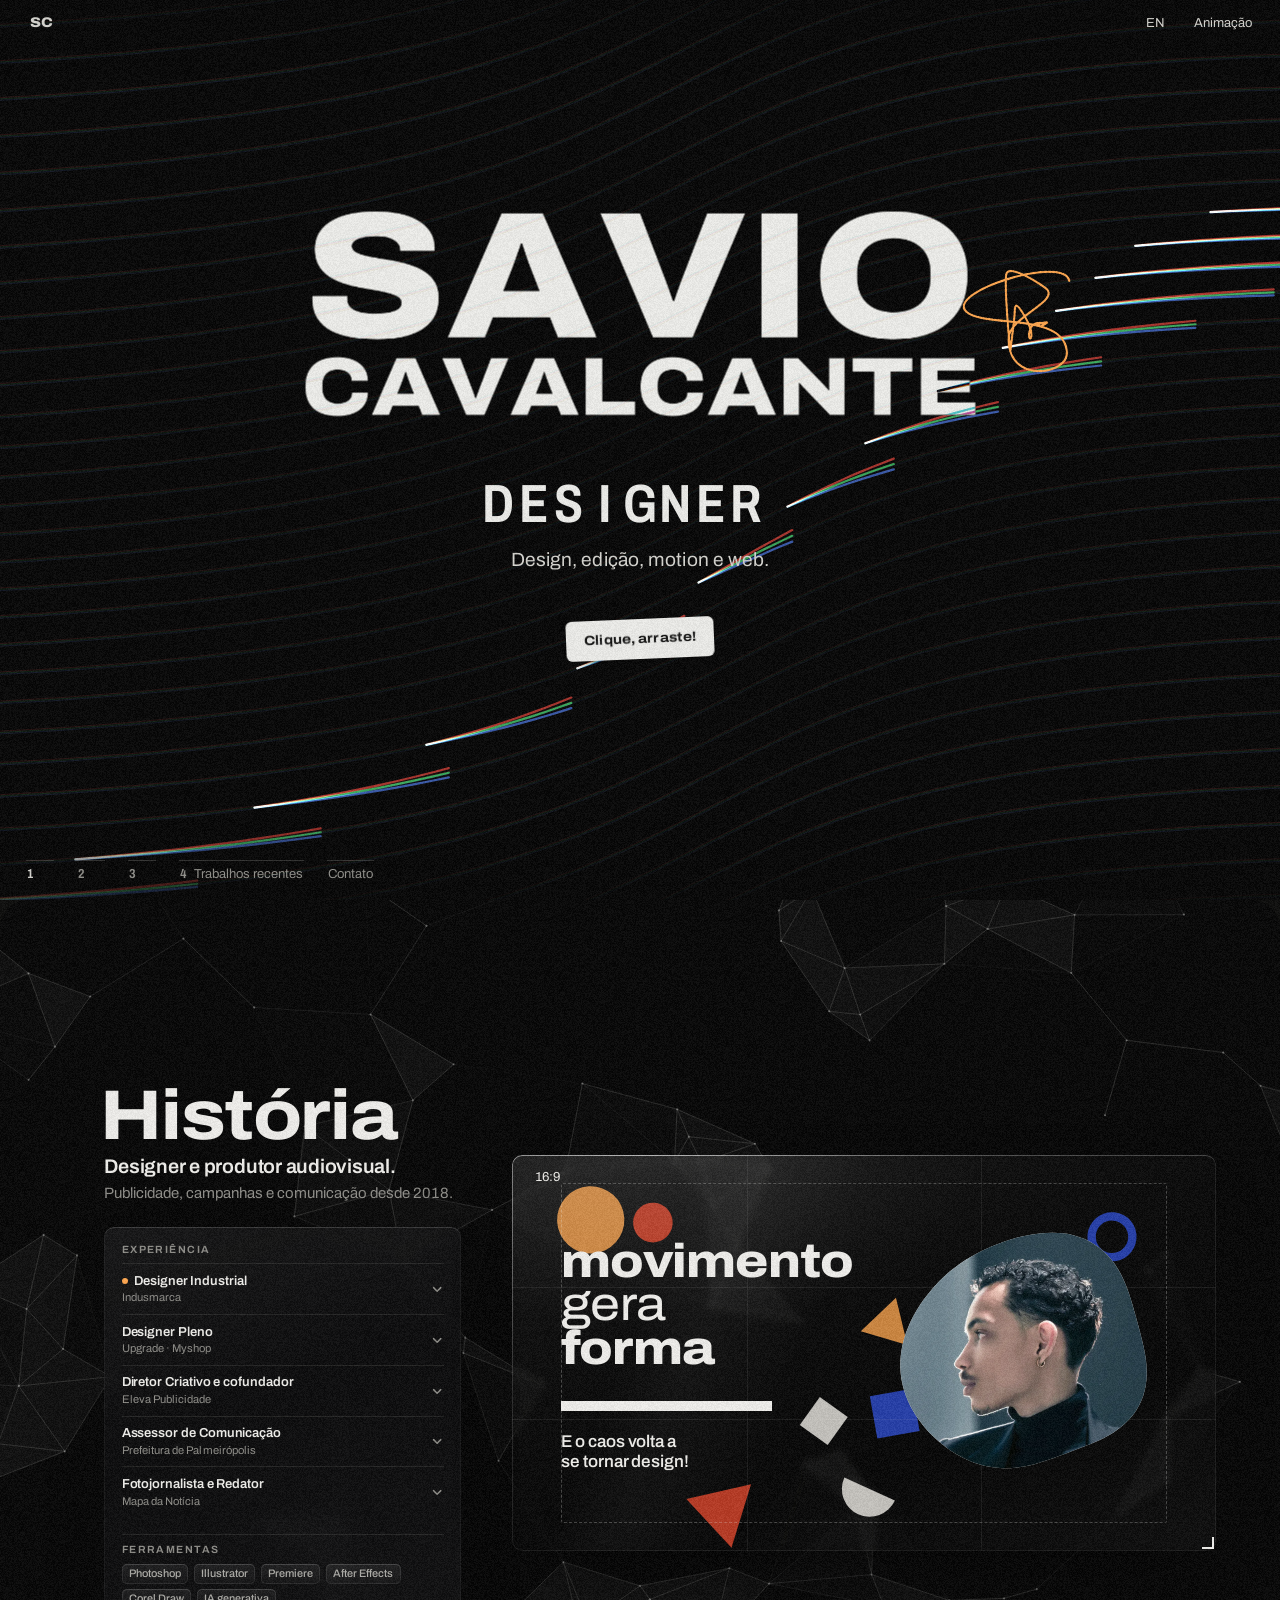
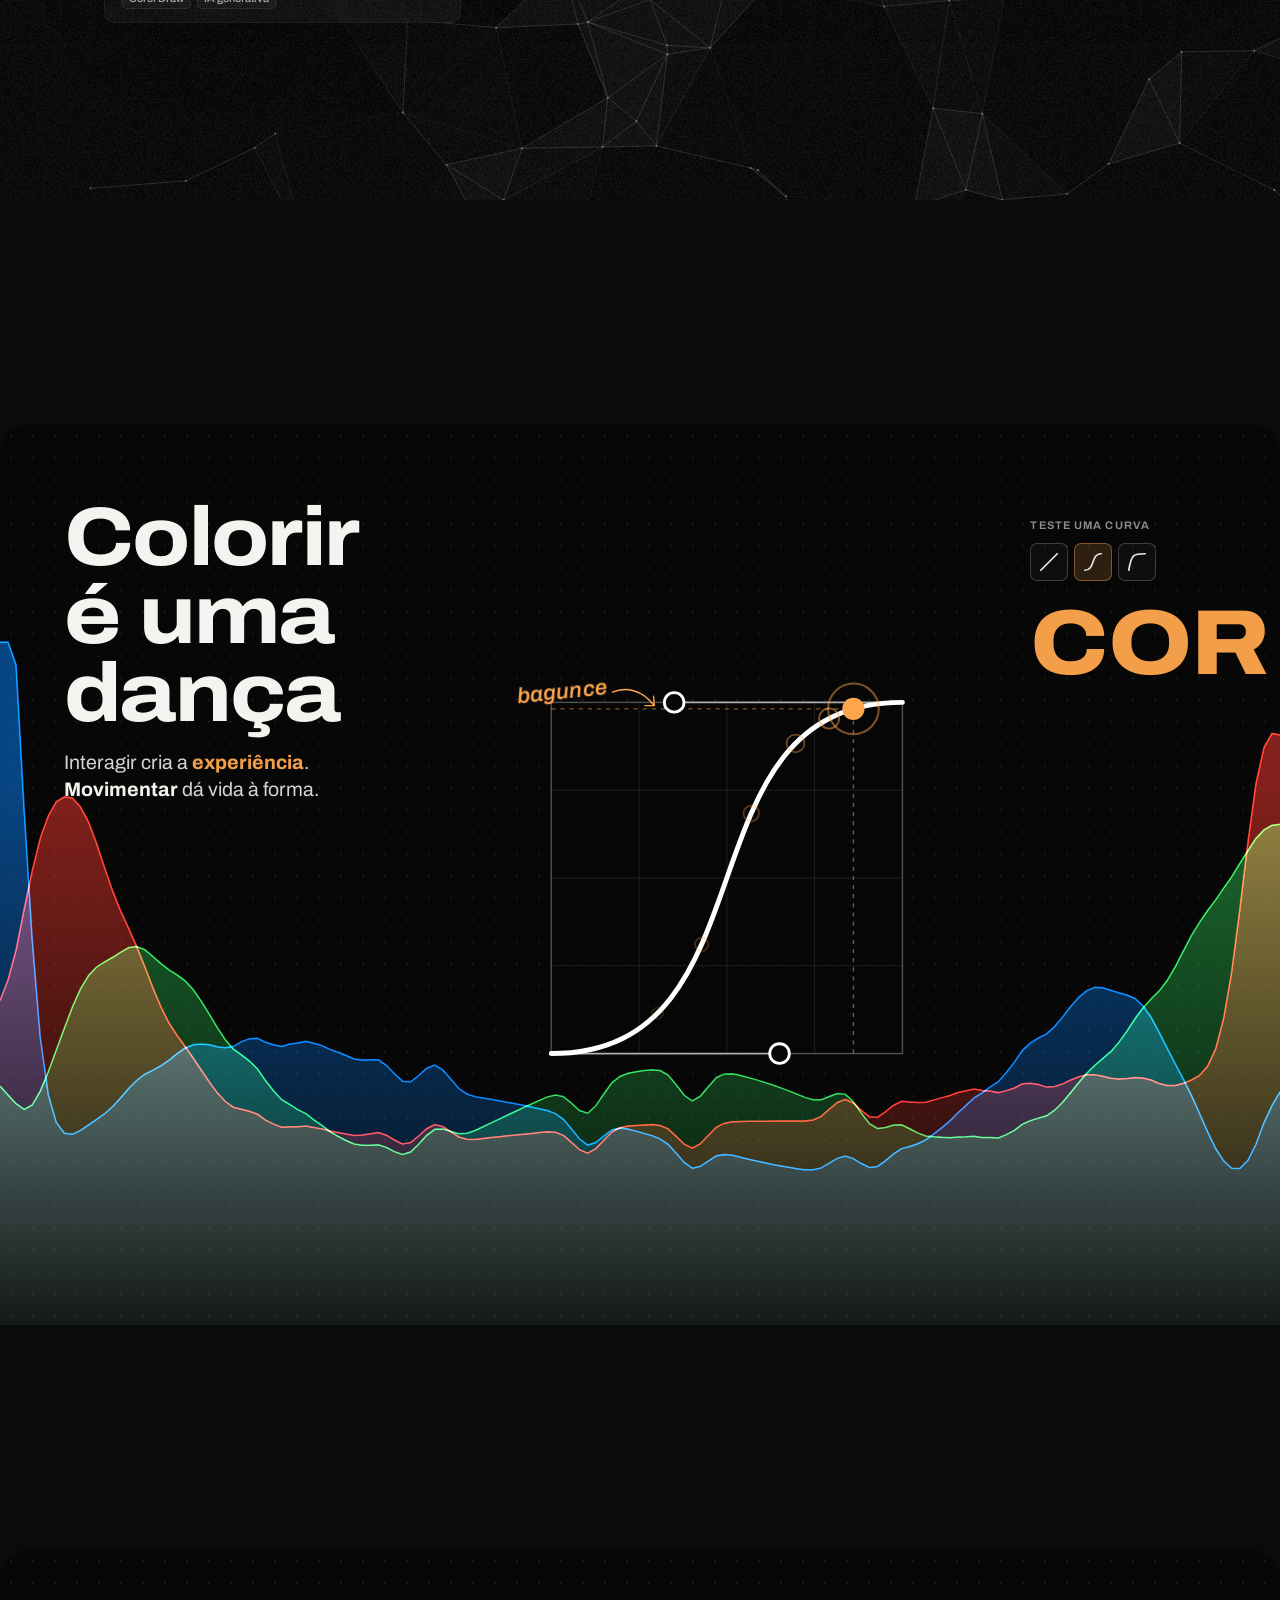
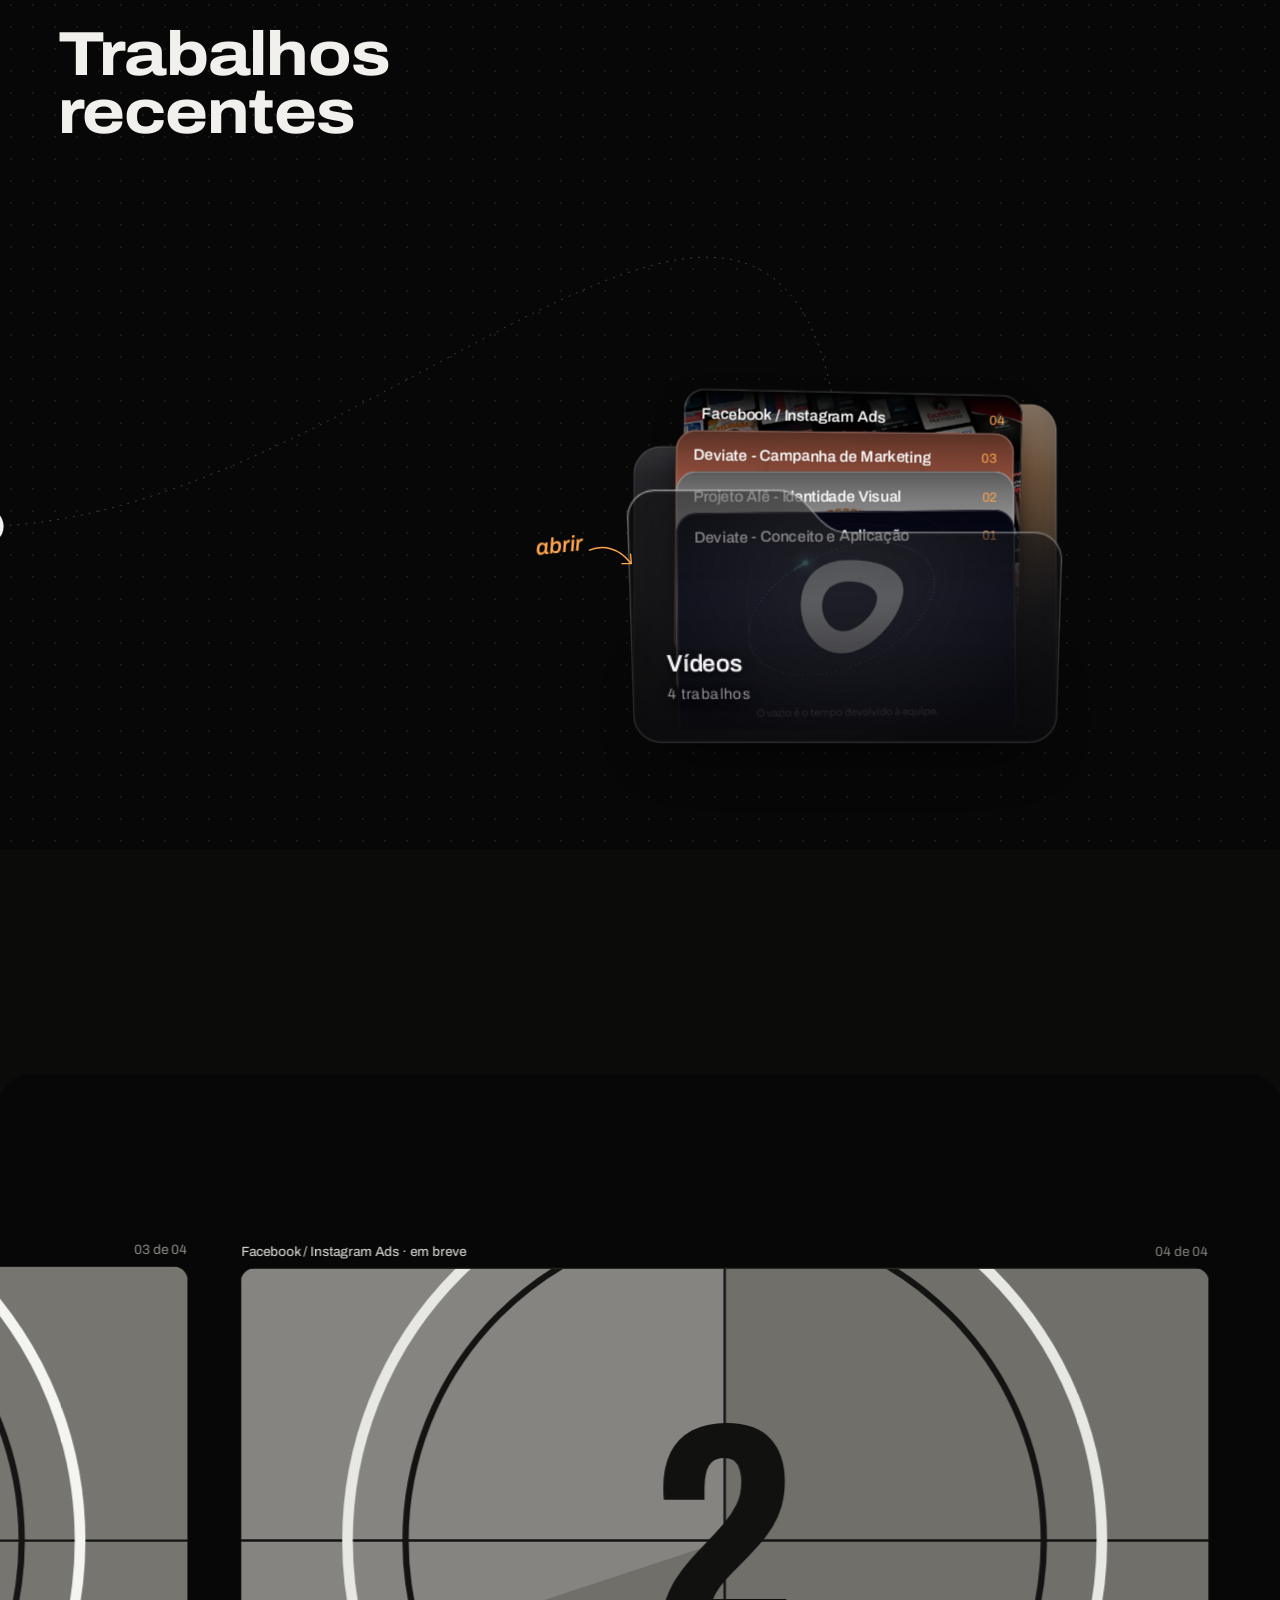
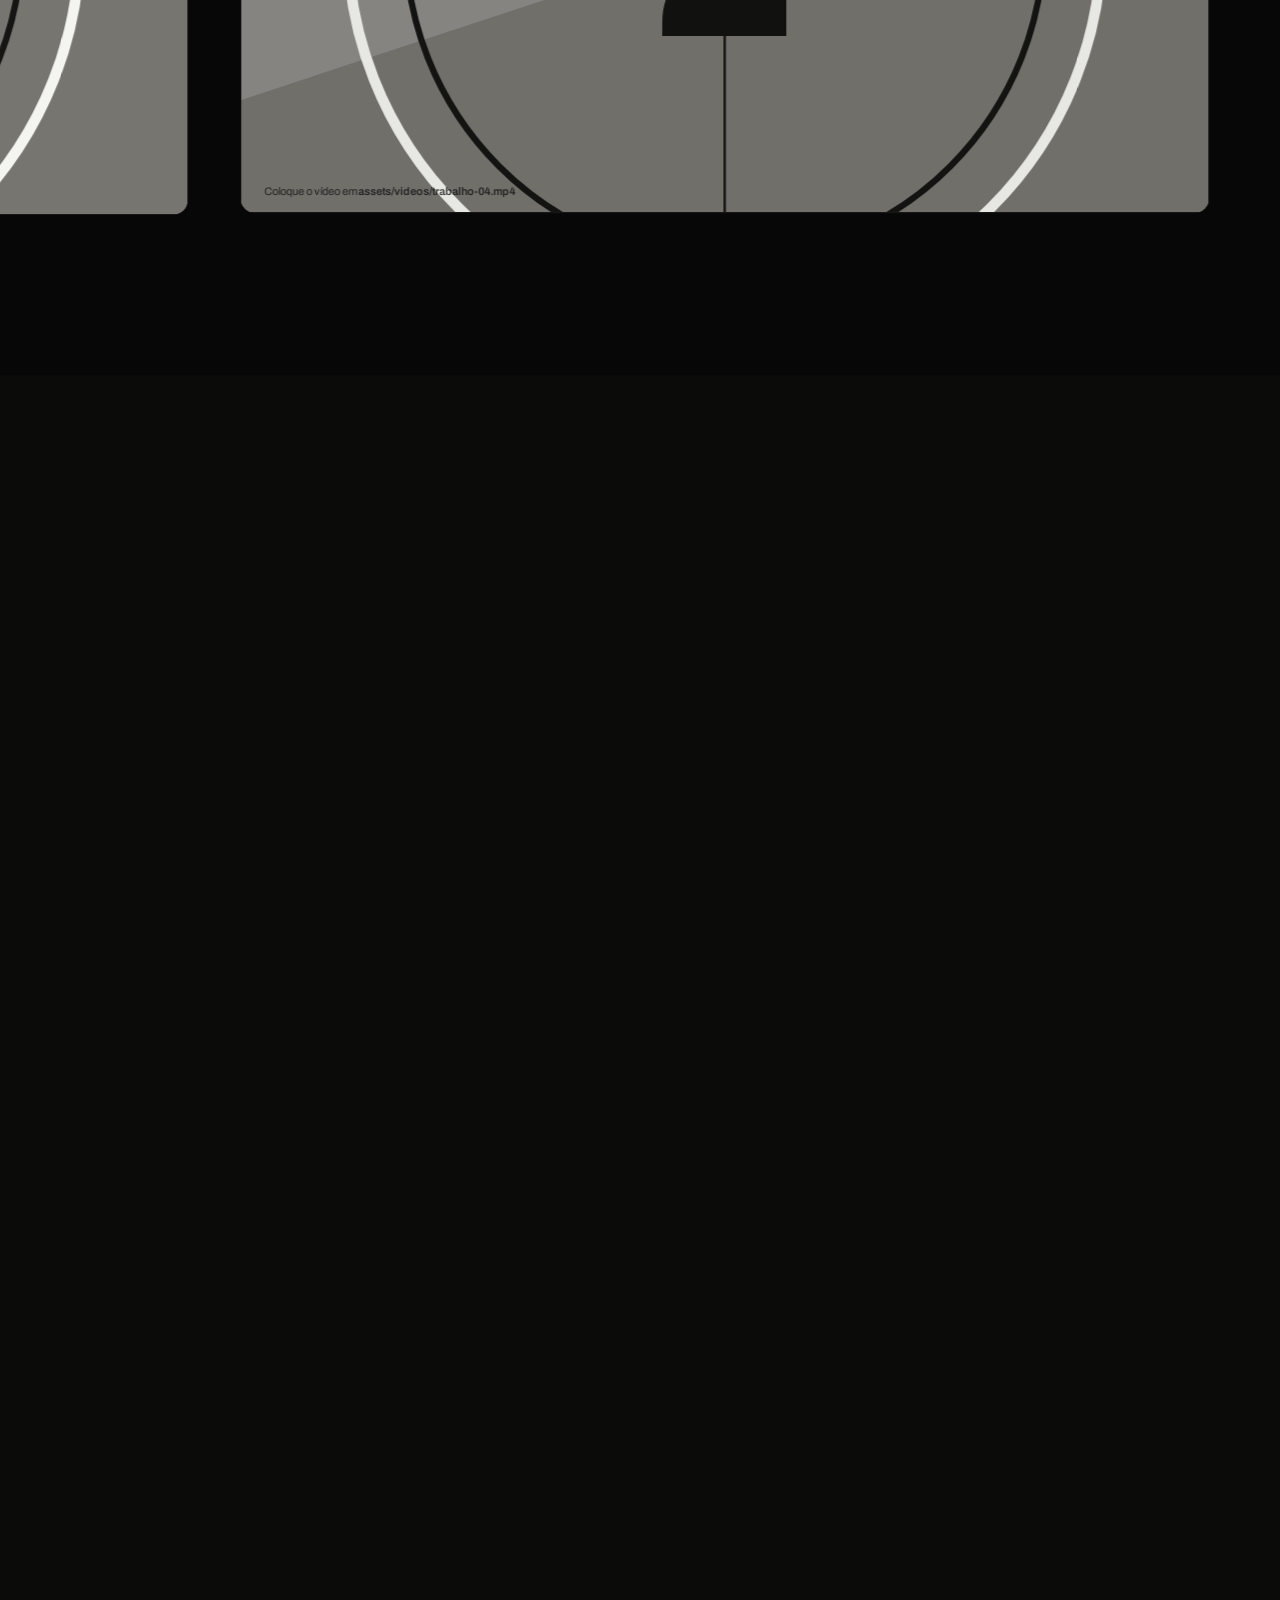
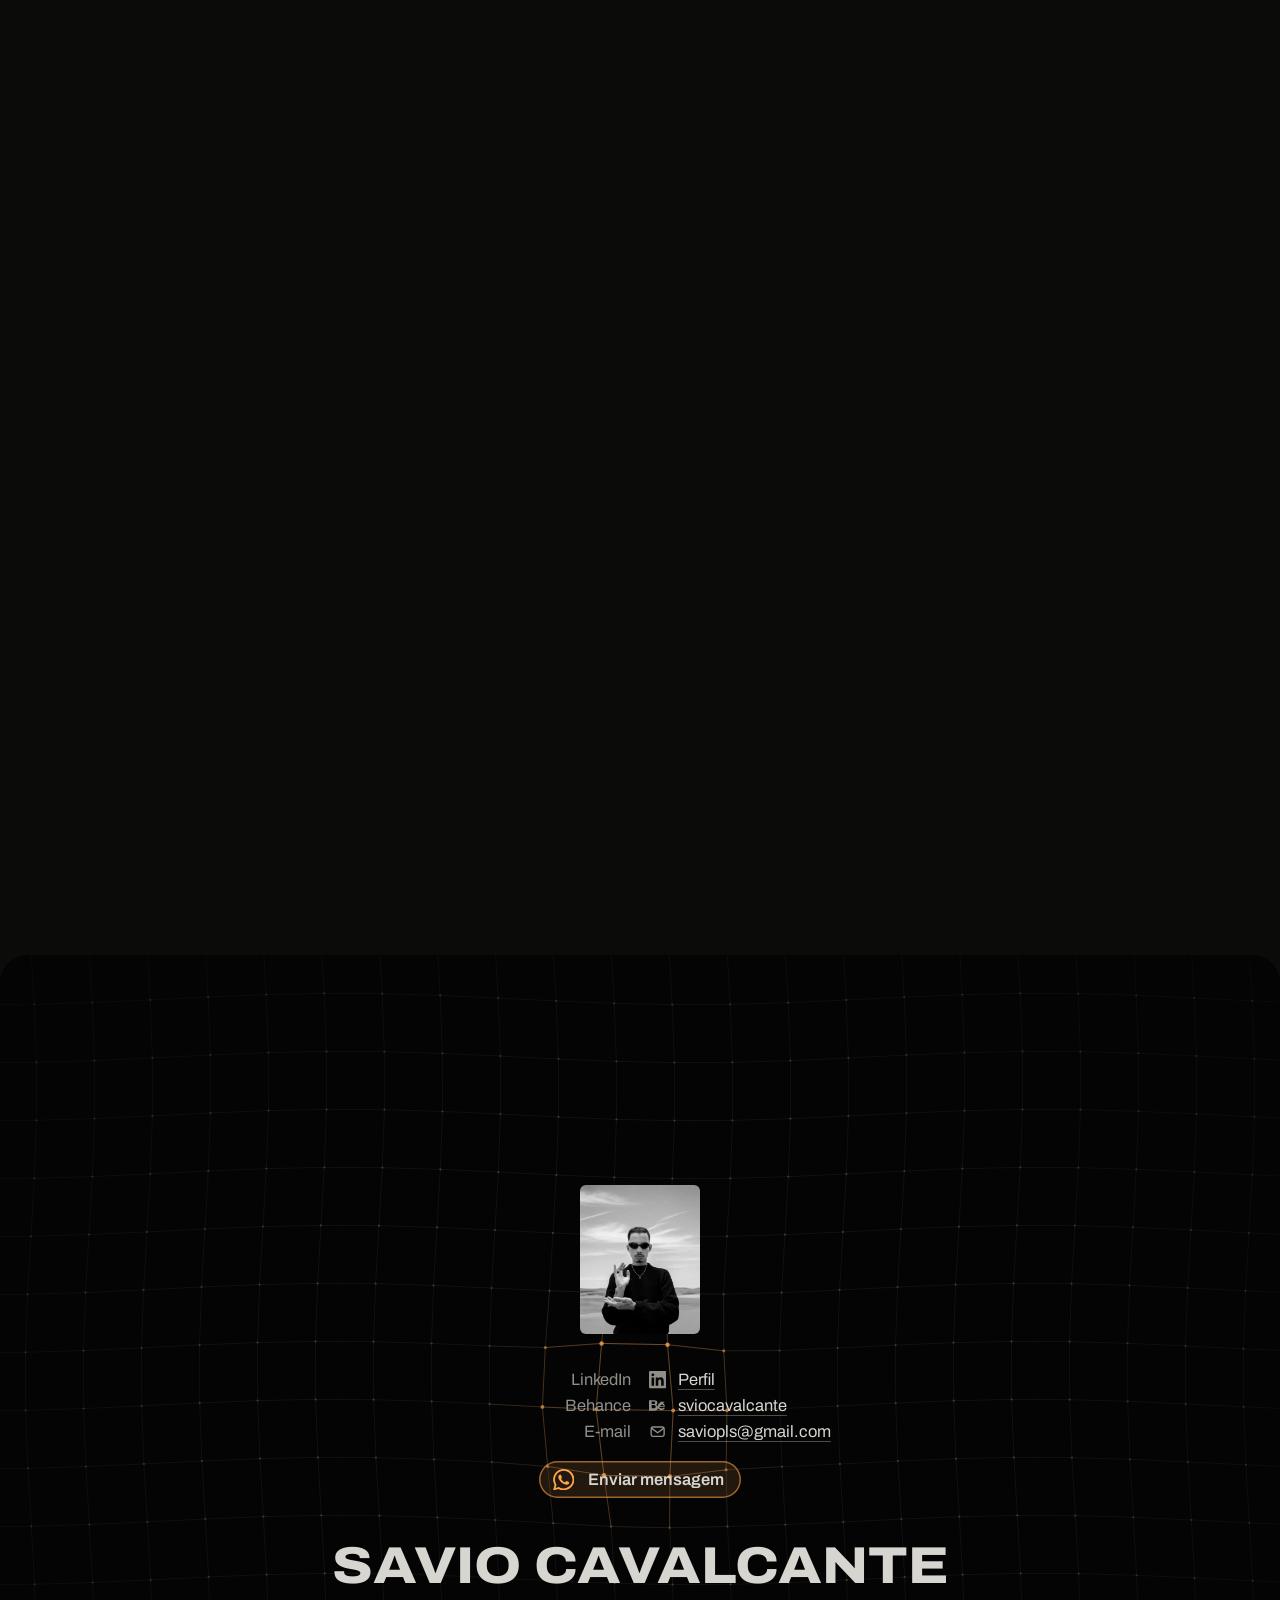
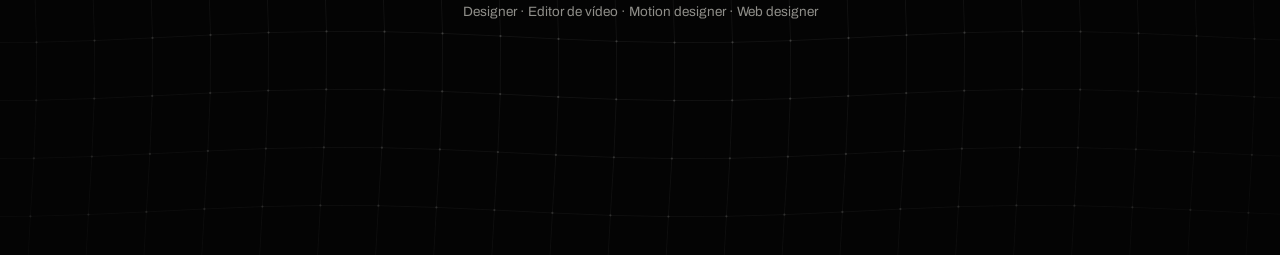
==== index.html @ c04b47f5 "Versão 1: História com painel de experiência; nova frase na Interação Co-Authored-By: Claude Opus 5." ====
<!doctype html>
<html lang="pt-BR" class="no-js">
<head>
<meta charset="utf-8">
<meta name="viewport" content="width=device-width, initial-scale=1, viewport-fit=cover">
<title>Savio Cavalcante · Design, edição, motion e web</title>
<meta name="description" content="Portfólio de Savio Cavalcante: designer, editor de vídeo, motion designer e web designer.">
<meta name="theme-color" content="#050505">
<link rel="icon" href="data:,">
<link rel="preload" href="assets/fonts/archivo-latin.woff2" as="font" type="font/woff2" crossorigin>
<link rel="stylesheet" href="shared/base.css">
<link rel="stylesheet" href="v1-contagem/v1.css">
<script>document.documentElement.className = document.documentElement.className.replace('no-js', 'js');</script>
</head>
<body>

<header class="hud hud-top">
  <button class="mark" type="button" data-home data-t-attr="aria-label:ui.home">
    <span class="mark-text">SC</span>
  </button>
  <div class="hud-actions">
    <button type="button" data-lang-toggle data-t-attr="aria-label:ui.lang"><span data-t="ui.langShort">EN</span></button>
    <button type="button" data-motion-toggle class="motion-toggle"><span data-t="ui.motion">Animação</span></button>
  </div>
</header>

<main class="film" id="film">

  <section class="scene" id="apresentacao" data-scene="title" style="--len: 2" aria-labelledby="t-intro">
    <div class="stage">
      <div class="frame frame--title">
        <canvas class="title-light" aria-hidden="true"></canvas>
        <div class="sign" aria-hidden="true">
          <svg viewBox="1139 1286 1095 1051"><path pathLength="1" d="M2214.42 1480.5c-15.27,-260.93 -1231.63,-60.61 -1033.63,163.5 156.82,177.48 956.57,133.69 912.65,528.95 -23.92,215.3 -619.64,224.87 -542.91,-223.02 33.31,-194.45 523.17,-281.6 438.86,-414.32 -24.3,-38.25 -336.52,-312.14 -374.42,-205.23 -34.31,96.77 -63.58,623.52 -63.58,742.83 -1.21,-1.24 81.66,-299.99 88.69,-342.28 17.14,-103.12 29.85,-121.51 89.98,18.8 120.08,280.19 -41.74,291.83 49.95,131.03 35.42,-62.13 177.4,-24.04 45.92,-19.37 -99.65,3.53 235.9,-34.82 70.75,11.33l-18.8 9.62"/></svg>
        </div>
        <h1 class="name" id="t-intro">
          <span class="name-line" data-fit>Savio</span>
          <span class="name-line" data-fit>Cavalcante</span>
        </h1>
        <div class="title-sub">
          <p class="roles" aria-hidden="true"><span class="cells"></span></p>
          <p class="sr-only" data-roles-text></p>
          <p class="lead" data-t="v1.lead"></p>
          <p class="title-play">
            <span class="title-box"><span class="title-tint" aria-hidden="true"></span><span class="title-text" data-t="v1.box">Clique, arraste!</span><span class="title-drop" aria-hidden="true"><svg viewBox="0 0 24 60"><path d="M4 6L12 14L20 6"/><path d="M4 24L12 32L20 24"/><path d="M4 42L12 50L20 42"/></svg></span></span>
          </p>
        </div>
        <p class="title-hint" data-hint></p>
        <span class="title-zone" aria-hidden="true"><svg viewBox="0 0 24 24"><path d="M12 4V19M6 13L12 19L18 13"/></svg><span data-t="v1.box.zone">ARREMESSE</span></span>
      </div>
    </div>
  </section>

  <section class="scene" id="design" data-scene="design" style="--len: 2.25" aria-labelledby="t-design">
    <div class="stage">
      <div class="frame frame--design">
        <canvas class="lattice" aria-hidden="true"></canvas>
        <div class="design-copy">
          <h2 class="chapter-title" id="t-design" data-t="v1.design.title">História</h2>
          <p class="chapter-line design-claim"><strong class="design-lead" data-t="v1.about.lead">Designer e produtor audiovisual.</strong> <span data-t="v1.about.claim">Publicidade, campanhas e comunicação desde 2018.</span></p>
          <div class="about" data-about>
            <h3 class="about-label" data-t="v1.about.exp">Experiência</h3>
            <ol class="about-list"></ol>
            <div class="about-kit">
              <div>
                <h3 class="about-label" data-t="v1.about.tools">Ferramentas</h3>
                <ul class="about-tools"></ul>
              </div>
            </div>
          </div>
        </div>
        <div class="monitor-area">
          <div class="monitor">
            <span class="m-safe" aria-hidden="true"></span>
            <span class="m-third m-third--v1" aria-hidden="true"></span><span class="m-third m-third--v2" aria-hidden="true"></span>
            <span class="m-third m-third--h1" aria-hidden="true"></span><span class="m-third m-third--h2" aria-hidden="true"></span>
            <svg class="m-blob" viewBox="-1 -1 2 2" aria-hidden="true" focusable="false"><defs><mask id="m-blob-clip" maskUnits="userSpaceOnUse" x="-2" y="-2" width="4" height="4"><path d=""/></mask></defs><path class="m-blob-fill" d=""/><image class="m-blob-img" mask="url(#m-blob-clip)" preserveAspectRatio="none"/></svg>
            <canvas class="m-shapes" aria-hidden="true"></canvas>
            <span class="m-bar" aria-hidden="true"></span>
            <span class="m-words" aria-hidden="true"></span>
            <span class="m-text" aria-hidden="true" data-t="v1.design.sub"></span>
            <span class="m-ratio" aria-hidden="true">16:9</span>
            <span class="m-handle" role="slider" tabindex="0" aria-valuemin="0.5" aria-valuemax="2.2" data-t-attr="aria-label:v1.design.handle"></span>
          </div>
          <p class="sr-only" data-t="v1.design.sr"></p>
        </div>
      </div>
    </div>
  </section>

  <section class="scene" id="interacao" data-scene="play" style="--len: 2.25" aria-labelledby="t-play">
    <div class="stage">
      <div class="frame frame--play">
        <canvas class="play-bg" aria-hidden="true"></canvas>
        <div class="play-copy">
          <h2 class="chapter-title" id="t-play" data-t="v1.play.title">Colorir é uma dança</h2>
          <p class="chapter-line play-line"><span class="play-l"><span data-t="v1.play.line">Interagir cria a</span> <span class="exp" data-t="v1.play.exp">experiência</span>.</span><span class="play-l"><span class="mov" data-mov><span class="sr-only" data-t="v1.play.mov">Movimentar</span></span> <span data-t="v1.play.line2">dá vida à forma.</span></span></p>
        </div>
        <div class="graph-wrap">
          <svg class="graph" viewBox="-0.22 -0.32 1.44 1.64" role="group" data-t-attr="aria-label:v1.play.graph">
            <rect class="graph-box" x="0" y="0" width="1" height="1"/>
            <g class="graph-grid"></g>
            <line class="graph-arm graph-arm--1" x1="0" y1="1" x2="0" y2="1"/>
            <line class="graph-arm graph-arm--2" x1="1" y1="0" x2="1" y2="0"/>
            <line class="graph-guide guide-x" x1="0" y1="1" x2="0" y2="1"/>
            <line class="graph-guide guide-y" x1="0" y1="1" x2="0" y2="1"/>
            <path class="graph-curve" d=""/>
            <g class="rider-trail"><circle class="rider-ghost" r="0"/><circle class="rider-ghost" r="0"/><circle class="rider-ghost" r="0"/><circle class="rider-ghost" r="0"/><circle class="rider-ghost" r="0"/></g>
            <circle class="graph-halo" r="0" cx="0" cy="1"/>
            <circle class="graph-rider" r="0.026" cx="0" cy="1"/>
            <circle class="graph-ring" r="0"/>
            <circle class="graph-ring" r="0"/>
            <g class="graph-handle" data-h="1" tabindex="0" role="slider" aria-valuemin="0" aria-valuemax="1">
              <circle class="graph-hit" r="0.08"/><circle class="graph-knob" r="0.028"/>
            </g>
            <g class="graph-handle" data-h="2" tabindex="0" role="slider" aria-valuemin="0" aria-valuemax="1">
              <circle class="graph-hit" r="0.08"/><circle class="graph-knob" r="0.028"/>
            </g>
          </svg>
          <span class="graph-grip" data-h="1" aria-hidden="true"></span>
          <span class="graph-grip" data-h="2" aria-hidden="true"></span>
          <span class="graph-hand" aria-hidden="true"><span class="graph-tap"></span><span class="graph-press"></span><svg class="hand-arrow" viewBox="0 0 24 24"><path d="M3 2.5V19l4.4-4.1 2.9 6.4 3-1.3-2.8-6.3 6.1-.1z"/></svg><span class="hand-dot"></span></span>
          <span class="note note--mess" aria-hidden="true">
            <span class="note-word" data-t="v1.play.mess">“bagunce como um artista”</span>
            <svg class="note-arrow note-arrow--r" viewBox="0 0 64 36"><path pathLength="1" d="M3 9C20 2 40 6 55 25"/><path pathLength="1" d="M44 26L56 26L55 14"/></svg>
            <svg class="note-arrow note-arrow--d" viewBox="0 0 40 58"><path pathLength="1" d="M7 3C3 22 11 39 30 51"/><path pathLength="1" d="M19 52L31 52L28 40"/></svg>
          </span>
        </div>
        <div class="play-tools">
          <div class="presets" role="group" data-t-attr="aria-label:v1.play.presets">
            <p class="presets-label" aria-hidden="true" data-t="v1.play.try">Teste uma curva</p>
            <button type="button" data-preset="linear" data-t-attr="aria-label:v1.curve.linear;title:v1.curve.linear"><svg class="preset-curve" viewBox="0 0 24 24" aria-hidden="true"><path d="M3 21C3 21 21 3 21 3"/></svg></button>
            <button type="button" data-preset="soft" data-t-attr="aria-label:v1.curve.soft;title:v1.curve.soft"><svg class="preset-curve" viewBox="0 0 24 24" aria-hidden="true"><path d="M3 21C14.7 21 9.3 3 21 3"/></svg></button>
            <button type="button" data-preset="out" data-t-attr="aria-label:v1.curve.out;title:v1.curve.out"><svg class="preset-curve" viewBox="0 0 24 24" aria-hidden="true"><path d="M3 21C5.9 3 8.4 3 21 3"/></svg></button>
          </div>
          <p class="cor" aria-hidden="true" data-t="v1.play.cor">Cor</p>
        </div>
      </div>
    </div>
  </section>

  <section class="scene" id="trabalhos" data-scene="works" style="--len: 2.25" aria-labelledby="t-works">
    <div class="stage">
      <div class="frame frame--works">
        <div class="onion">
          <svg class="onion-svg" viewBox="0 0 1000 360" preserveAspectRatio="xMidYMid meet">
            <path class="onion-path" d="" aria-hidden="true"/>
            <path class="onion-run" d="" pathLength="1000" aria-hidden="true"/>
            <g class="onion-ghosts" aria-hidden="true"></g>
            <circle class="onion-splash" r="30" cx="0" cy="0" aria-hidden="true"/>
            <circle class="onion-dot" r="24" cx="0" cy="0" aria-hidden="true"/>
            <circle class="onion-toss" r="24" cx="0" cy="0" opacity="0" aria-hidden="true"/>
          </svg>
        </div>
        <div class="folders"></div>
        <button type="button" class="note note--open" tabindex="-1" aria-hidden="true">
          <span class="note-word" data-t="v1.works.openNote">abrir</span>
          <svg class="note-arrow note-arrow--r" viewBox="0 0 64 36"><path pathLength="1" d="M3 9C20 2 40 6 55 25"/><path pathLength="1" d="M44 26L56 26L55 14"/></svg>
          <svg class="note-arrow note-arrow--d" viewBox="0 0 40 58"><path pathLength="1" d="M7 3C3 22 11 39 30 51"/><path pathLength="1" d="M19 52L31 52L28 40"/></svg>
        </button>
        <div class="works-copy">
          <h2 class="chapter-title" id="t-works" data-t="ch.works">Trabalhos recentes</h2>
          <p class="works-readout" aria-hidden="true"><span class="readout-count"></span><span class="readout-work"></span></p>
        </div>
        <p class="sr-only" data-t="v1.works.sr"></p>
      </div>
    </div>
  </section>

  <section class="scene scene--reels" id="videos" data-scene="reels" style="--len: 6.2" data-t-attr="aria-label:a.reels">
    <div class="stage">
      <div class="strip" data-works></div>
    </div>
  </section>

  <section class="scene scene--close" id="contato" data-scene="close" style="--len: 1" aria-labelledby="t-close">
    <div class="stage">
      <div class="frame frame--credits">
        <canvas class="kgrid" aria-hidden="true"></canvas>
        <div class="credits">
          <div class="credits-photo" data-photo></div>
          <h2 class="credits-title" id="t-close" data-t="v1.contact">Contato</h2>
          <ul class="credits-list" data-socials></ul>
          <p class="credits-name">Savio Cavalcante</p>
          <p class="credits-roles" data-roles-line></p>
        </div>
      </div>
    </div>
  </section>

</main>

<nav class="hud hud-bottom" data-t-attr="aria-label:ui.chapters">
  <ol class="index" data-index></ol>
</nav>

<div class="grain" aria-hidden="true"></div>

<script defer src="shared/content.js"></script>
<script defer src="shared/site.js"></script>
<script defer src="v1-contagem/cordas.js"></script>
<script defer src="v1-contagem/kinetic.js"></script>
<script defer src="v1-contagem/lattice.js"></script>
<script defer src="v1-contagem/shapes.js"></script>
<script defer src="v1-contagem/cenas.js"></script>
<script defer src="v1-contagem/v1.js"></script>
</body>
</html>
---- shared/base.css ----
/* Base comum: reset, modo mapa, fallbacks. Cada versão define sua pele. */

*, *::before, *::after { box-sizing: border-box; }
html, body { margin: 0; padding: 0; }
html { -webkit-text-size-adjust: 100%; text-size-adjust: 100%; }
body { min-height: 100%; -webkit-font-smoothing: antialiased; -moz-osx-font-smoothing: grayscale; text-rendering: optimizeLegibility; }
img, video, svg, canvas { display: block; max-width: 100%; }
button { font: inherit; color: inherit; background: none; border: 0; padding: 0; margin: 0; cursor: pointer; -webkit-tap-highlight-color: transparent; }
a { color: inherit; -webkit-tap-highlight-color: transparent; }
h1, h2, h3, p, ol, ul, figure { margin: 0; padding: 0; }
ol, ul { list-style: none; }

.sr-only {
  position: absolute !important; width: 1px; height: 1px; padding: 0; margin: -1px;
  overflow: hidden; clip: rect(0 0 0 0); clip-path: inset(50%); white-space: nowrap; border: 0;
}

/* ---------- Modo mapa (com JS) ---------- */

html.js, html.js body { height: 100%; overflow: hidden; overscroll-behavior: none; }

html.js .viewport {
  position: fixed; inset: 0; overflow: hidden;
  touch-action: none; user-select: none; -webkit-user-select: none;
  cursor: grab;
}
html.js .viewport.is-dragging { cursor: grabbing; }
html.js .viewport.is-overview { cursor: zoom-in; }
html.js .viewport.is-overview.is-dragging { cursor: grabbing; }

html.js .world {
  position: absolute; left: 0; top: 0; width: 0; height: 0;
  transform-origin: 0 0;
}
html.js .stop { position: absolute; }

/* Na visão geral o conteúdo vira mapa: nada dentro é clicável individualmente. */
html.js .viewport.is-overview .stop * { pointer-events: none; }
html.js .viewport.is-overview .stop { cursor: pointer; }

/* Texto selecionável onde importa */
html.js .selectable { user-select: text; -webkit-user-select: text; cursor: text; }

/* Corte seco quando o movimento está desligado */
.viewport.is-cut { animation: sc-cut 260ms ease-out; }
@keyframes sc-cut { from { opacity: 0.25; } to { opacity: 1; } }

/* ---------- Sem JS: os capítulos em sequência ---------- */

html.no-js .stop { position: relative; min-height: 100vh; }
html.no-js .intro, html.no-js .hud-bottom, html.no-js [data-map-toggle], html.no-js [data-motion-toggle], html.no-js [data-lang-toggle] { display: none !important; }

/* ---------- Mídia dos trabalhos ---------- */

.work-media { position: relative; overflow: hidden; }
.work-media video { position: absolute; inset: 0; width: 100%; height: 100%; object-fit: cover; opacity: 0; transition: opacity 600ms ease-out; }
.work-media.is-ready video { opacity: 1; }
.work-ph { position: absolute; inset: 0; display: none; }
.work-media.is-missing .work-ph { display: block; }
.work-media.is-missing video { display: none; }

/* ---------- Imagens com fallback ---------- */

.img-slot { position: relative; display: block; overflow: hidden; }
.img-slot img { width: 100%; height: 100%; object-fit: cover; }
.img-slot.is-missing img { display: none; }

.mark { display: inline-flex; align-items: center; }
.mark-img { height: 100%; width: auto; }
.mark .mark-text { display: none; }
.mark.is-text .mark-text { display: inline; }

@media (prefers-reduced-motion: reduce) {
  .work-media video { transition: none; }
}
---- v1-contagem/v1.css ----
/* Archivo servida pelo próprio site: sem a ida e volta ao Google antes do primeiro quadro.
   O itálico (só dos bilhetes à mão) chega depois do carregamento, pelo cenas.js. */
@font-face { font-family: 'Archivo'; font-style: normal; font-weight: 300 900; font-stretch: 62% 125%; font-display: swap; src: url('../assets/fonts/archivo-latin.woff2') format('woff2'); unicode-range: U+0000-00FF, U+0131, U+0152-0153, U+02BB-02BC, U+02C6, U+02DA, U+02DC, U+0304, U+0308, U+0329, U+2000-206F, U+20AC, U+2122, U+2191, U+2193, U+2212, U+2215, U+FEFF, U+FFFD; }
@font-face { font-family: 'Archivo'; font-style: normal; font-weight: 300 900; font-stretch: 62% 125%; font-display: swap; src: url('../assets/fonts/archivo-latin-ext.woff2') format('woff2'); unicode-range: U+0100-02BA, U+02BD-02C5, U+02C7-02CC, U+02CE-02D7, U+02DD-02FF, U+0304, U+0308, U+0329, U+1D00-1DBF, U+1E00-1E9F, U+1EF2-1EFF, U+2020, U+20A0-20AB, U+20AD-20C4, U+2113, U+2C60-2C7F, U+A720-A7FF; }

/* Versão 1 · Contagem. Uma página só, contada pela rolagem: primeiro a pele e o
   conteúdo das cenas, depois a rolagem que as prende na tela e as empilha. */

:root {
  --room: #0b0b0a;
  --room-line: #2a2a27;
  --room-text: #d6d5d0;
  --room-dim: #8f8e89;
  --leader: #8e8c87;
  --leader-deep: #777570;
  --light: #ededea;
  --ink: #111110;
  --ink-2: #474643;
  --ink-3: #64635f;
  --reel: #040404;
  --tungsten: #ffa64d;

  --mt: clamp(40px, 5.2vh, 52px);
  --mb: clamp(44px, 5.6vh, 56px);
  --mx: clamp(10px, 2vw, 28px);
  --r: clamp(10px, 1.5vmin, 20px);
  --wdth: 125%;

  --ease-io: cubic-bezier(0.76, 0, 0.24, 1);
  --ease-out: cubic-bezier(0.16, 1, 0.3, 1);

  color-scheme: dark;
}

@media (max-width: 720px) {
  :root { --mt: 48px; --mb: 58px; --mx: 8px; }
}
@media (max-height: 460px) {
  :root { --mt: 38px; --mb: 42px; }
}

html, body { background: var(--room); color: var(--room-text); }
body {
  font-family: 'Archivo', ui-sans-serif, system-ui, sans-serif;
  font-size: 16px; line-height: 1.45;
  font-variant-numeric: tabular-nums;
}

::selection { background: var(--tungsten); color: var(--ink); }
:focus { outline: none; }
:focus-visible { outline: 2px solid var(--tungsten); outline-offset: 3px; border-radius: 2px; }
.graph-handle:focus-visible { outline: none; }

/* ---------- Quadros ----------
   O quadro ocupa a cena inteira: a barra de cima e a de baixo passam por cima
   dele, e o conteúdo guarda a distância delas (--mt, --mb). */

.frame {
  position: absolute; inset: 0;
  color: var(--ink);
  overflow: hidden;
  container-type: size;
}
@keyframes expose { 0% { filter: brightness(1.14); } 14% { filter: brightness(0.95); } 30% { filter: brightness(1.06); } 100% { filter: none; } }
@keyframes frame-cue { 0% { opacity: 1; } 22% { opacity: 0; } 44% { opacity: 1; } 66%, 100% { opacity: 0; } }
.frame--credits { background: var(--reel); color: var(--room-text); }

.chapter-title {
  font-weight: 760; font-stretch: max(var(--wdth), 108%);
  font-size: clamp(38px, min(7.2cqw, 13cqh), 96px);
  line-height: 0.94; letter-spacing: -0.02em;
  text-wrap: balance;
}
.chapter-line {
  margin-top: 0.9em;
  font-size: clamp(17px, min(1.7cqw, 3.4cqh), 22px);
  line-height: 1.35; max-width: 24ch; color: var(--ink);
  text-wrap: balance;
}
.chapter-caption {
  margin-top: 0.7em; font-size: 13.5px; line-height: 1.4; color: var(--ink-3); max-width: 32ch;
}

/* ---------- 1 · Título ---------- */

.frame--title {
  --s: 0;
  background: #050505;
  color: var(--light);
}
/* as cordas de luz acendem com o letreiro (o apagar da segunda parada é feito no próprio desenho) */
.title-light {
  position: absolute; inset: 0; width: 100%; height: 100%; max-width: none;
  opacity: 0; transition: opacity 1400ms var(--ease-out);
}
.is-titled .title-light { opacity: 1; }
.name {
  position: absolute; left: 6cqw; right: 6cqw; top: 50%;
  display: flex; flex-direction: column; align-items: center;
  font-weight: 820; font-stretch: var(--wdth); text-transform: uppercase;
  line-height: 0.8; letter-spacing: -0.012em;
  color: #f4f4f0;
  /* onde a luz passa, o nome inverte */
  mix-blend-mode: difference;
  /* na segunda parada o nome sobe e encolhe até o lugar que o script mede para o bloco todo */
  transform: translateY(calc(-50% + var(--s) * var(--ny, -15cqh))) scale(calc(1 - var(--s) * (1 - var(--nk, 0.58))));
  transform-origin: 50% 50%;
  will-change: transform;
}
.name-line { display: block; width: max-content; white-space: nowrap; font-size: 12cqw; }
.name-line + .name-line { margin-top: 0.06em; }
.name-measure {
  position: fixed; left: -9999px; top: 0; visibility: hidden; pointer-events: none;
  font-size: 100px; font-weight: 820; font-stretch: var(--wdth); text-transform: uppercase;
  letter-spacing: -0.012em; white-space: nowrap; line-height: 1;
}
.name-line .ch { display: inline-block; clip-path: inset(100% 0 -10% 0); }
/* com script, o nome cru (antes de ser dividido em letras e medido) não aparece */
.js .frame--title:not(.is-split) .name { visibility: hidden; }
.roles-static { display: none; font-size: 0.5em; letter-spacing: 0.02em; }
.motion-off .cells { display: none; }
.motion-off .roles-static { display: inline; }
.is-titled .name-line .ch { clip-path: inset(-10% 0 -10% 0); transition: clip-path 600ms var(--ease-out); }

.title-sub {
  z-index: 1;
  position: absolute; left: 6cqw; right: 6cqw; top: var(--sub-top, 58%);
  text-align: center;
  /* entram só na segunda metade da subida, quando o nome já saiu da frente */
  opacity: clamp(0, (var(--s) - 0.45) / 0.55, 1);
  transform: translateY(calc((1 - var(--s)) * 4cqh));
}
.roles {
  color: var(--light);
  font-weight: 640; font-stretch: 78%; text-transform: uppercase;
  font-size: clamp(22px, min(4.2cqw, 7cqh), 64px); line-height: 1;
  letter-spacing: 0.01em;
}
.cells { display: inline-flex; }
.cell { position: relative; display: inline-block; width: 0.66em; text-align: center; }
/* cada letra cai na célula como antes, mas chega desfocada e acesa: a luz se apaga
   enquanto ela ganha foco; a letra que sai desce um pouco e some no desfoque */
.cell-in { display: inline-block; }
.cell.is-flip .cell-in { animation: cell-flip 420ms var(--ease-out); }
.cell.is-flip::after {
  content: attr(data-old); position: absolute; inset: 0; pointer-events: none;
  animation: cell-out 340ms var(--ease-out) forwards;
}
@keyframes cell-flip {
  0% { transform: translateY(-0.28em); opacity: 0; filter: blur(4px); text-shadow: 0 0 0.4em rgba(255, 238, 218, 0.45); }
  35% { opacity: 1; filter: blur(0.8px); text-shadow: 0 0 0.3em rgba(255, 238, 218, 0.3); }
  100% { transform: none; opacity: 1; filter: blur(0); text-shadow: 0 0 0 rgba(255, 238, 218, 0); }
}
@keyframes cell-out {
  0% { transform: none; opacity: 0.85; filter: blur(0); }
  100% { transform: translateY(0.22em); opacity: 0; filter: blur(5px); }
}
.lead {
  margin: 0.8em auto 0; max-width: 34ch;
  font-size: clamp(16px, min(1.5cqw, 3cqh), 20px); line-height: 1.4; letter-spacing: 0.005em; color: var(--room-text);
}
/* a caixinha: um quadro pequeno e aceso, solto sobre o título, na letra larga do nome.
   A inclinação e o movimento vêm do script. */
.title-play { position: relative; margin-top: clamp(26px, 5cqh, 48px); line-height: 1; }
.title-box {
  position: relative; display: inline-block; max-width: 100%;
  padding: 0.86em 1.35em 0.9em;
  border-radius: 6px;
  background: var(--light); color: var(--ink);
  font-size: clamp(13px, min(1.05cqw, 2.2cqh), 14.5px); font-weight: 700; font-stretch: clamp(84%, var(--wdth), 116%); line-height: 1.2;
  letter-spacing: 0.01em; text-wrap: balance;
  box-shadow: 0 1px 2px rgba(0, 0, 0, 0.35), 0 10px 24px -12px rgba(0, 0, 0, 0.7);
  outline: 1px solid transparent; outline-offset: 0;
  cursor: grab; touch-action: none; pointer-events: none;
  /* camada própria: ela se move quase o tempo todo e as sombras não são repintadas a cada quadro */
  will-change: transform;
  /* é um objeto, não um texto: nada de seleção nem do menu de toque longo */
  -webkit-user-select: none; user-select: none; -webkit-touch-callout: none;
  transition: box-shadow 260ms var(--ease-out);
}
/* o convite: uma camada de tungstênio por cima do papel acende e apaga em ciclo enquanto
   ninguém mexeu nela; só a opacidade anima, então o navegador não repinta nada.
   Com o mouse em cima ela já fica meio acesa. */
.title-text { position: relative; z-index: 1; }
.title-tint {
  position: absolute; inset: 0; border-radius: inherit; pointer-events: none;
  background: var(--tungsten);
  box-shadow: 0 0 0 1px rgba(255, 200, 140, 0.9), 0 0 30px rgba(255, 166, 77, 0.5);
  opacity: 0; transition: opacity 240ms var(--ease-out);
}
.is-inviting .title-tint { animation: box-tint 2800ms ease-in-out infinite; }
@keyframes box-tint { 0%, 34% { opacity: 0; } 52%, 64% { opacity: 1; } 86%, 100% { opacity: 0; } }
@media (hover: hover) { .title-box:hover .title-tint { animation: none; opacity: 0.7; } }
.is-pulling .title-tint { animation: none; opacity: 1; }
/* no mergulho as setas piscam embaixo dela */
.is-hint .title-drop { opacity: 0.9; }
.is-hint .title-drop path { animation: drop-run 900ms var(--ease-out) 1; }
.is-hint .title-drop path:nth-child(2) { animation-delay: 120ms; }
.is-hint .title-drop path:nth-child(3) { animation-delay: 240ms; }
/* depois de arremessada, volta ao lugar com um pulo */
.title-box.is-back { animation: box-back 560ms var(--ease-out) 1; }
@keyframes box-back { 0% { opacity: 0; scale: 0.6; } 60% { opacity: 1; scale: 1.06; } 100% { scale: 1; } }
.has-sub .title-box { pointer-events: auto; }
.title-box:hover { box-shadow: 0 2px 4px rgba(0, 0, 0, 0.32), 0 16px 30px -12px rgba(0, 0, 0, 0.72); }
.title-box.is-held { cursor: grabbing; box-shadow: 0 3px 6px rgba(0, 0, 0, 0.3), 0 28px 44px -16px rgba(0, 0, 0, 0.8); }
/* a marca de troca de rolo no canto: só acende quando a caixinha chama */
.title-box::after {
  content: ''; position: absolute; top: 6px; right: 6px; width: 5px; height: 5px;
  border-radius: 50%; background: var(--tungsten); opacity: 0; pointer-events: none;
}
.title-box.is-cue::after { animation: frame-cue 900ms steps(1) 1; }
/* e um contorno se solta dela, como os anéis das alças na Interação */
.title-box.is-call { animation: box-call 1000ms var(--ease-out) 1; }
/* arrastando, a caixinha acende em tungstênio, três setas descem dela e a zona
   "ARREMESSE" aparece na borda de baixo, onde o capítulo seguinte espera;
   tudo esquenta conforme ela chega perto (--pull) */
.frame--title::after {
  content: ''; position: absolute; left: 0; right: 0; bottom: 0; height: 34cqh; pointer-events: none;
  background: linear-gradient(to top, rgba(255, 166, 77, 0.32), rgba(255, 166, 77, 0) 100%);
  opacity: 0; transition: opacity 400ms var(--ease-out);
}
.frame--title.is-pulling::after { opacity: calc(0.35 + var(--pull, 0) * 0.65); }
.is-pulling .title-box {
  background: var(--tungsten); color: #120b04;
  box-shadow: 0 0 0 1px rgba(255, 200, 140, 0.9), 0 0 34px rgba(255, 166, 77, 0.55), 0 28px 44px -16px rgba(0, 0, 0, 0.8);
  transition: background-color 250ms var(--ease-out), color 250ms var(--ease-out), box-shadow 250ms var(--ease-out);
}
.title-drop {
  position: absolute; left: 50%; top: calc(100% + 16px); width: 26px; margin-left: -13px;
  opacity: 0; transition: opacity 300ms var(--ease-out); pointer-events: none;
}
.title-drop svg { width: 100%; height: auto; overflow: visible; fill: none; stroke: var(--tungsten); stroke-width: 2.6; stroke-linecap: round; stroke-linejoin: round; filter: drop-shadow(0 0 5px rgba(255, 166, 77, 0.9)); }
.is-pulling .title-drop { opacity: 1; }
.title-zone {
  position: absolute; left: 50%; bottom: calc(var(--mb) + 0.6cqh); z-index: 0;
  display: inline-flex; align-items: center; gap: 10px;
  padding: 12px 22px 12px 16px; border-radius: 999px;
  border: 1.5px dashed rgba(255, 166, 77, 0.85);
  color: #ffd2a3; font-size: clamp(14px, 1.2cqw, 16px); font-weight: 760; font-stretch: 112%; letter-spacing: 0.14em; white-space: nowrap;
  -webkit-user-select: none; user-select: none;
  background: rgba(255, 166, 77, calc(0.08 + var(--pull, 0) * 0.3));
  box-shadow: 0 0 calc(var(--pull, 0) * 40px) rgba(255, 166, 77, 0.6);
  opacity: 0; transform: translate(-50%, 14px); pointer-events: none;
  transition: opacity 300ms var(--ease-out), transform 400ms var(--ease-out);
}
.title-zone svg { width: 20px; height: 20px; fill: none; stroke: currentColor; stroke-width: 2.4; stroke-linecap: round; stroke-linejoin: round; }
.is-pulling .title-zone { opacity: 1; transform: translate(-50%, 0); }
.is-pulling .title-zone svg { animation: zone-bob 800ms var(--ease-out) infinite; }
@keyframes zone-bob { 0%, 100% { transform: translateY(-2px); } 50% { transform: translateY(3px); } }
.is-pulling .title-drop path { animation: drop-run 900ms var(--ease-out) infinite; }
.is-pulling .title-drop path:nth-child(2) { animation-delay: 150ms; }
.is-pulling .title-drop path:nth-child(3) { animation-delay: 300ms; }
@keyframes drop-run { 0% { opacity: 0; transform: translateY(-6px); } 40% { opacity: 1; } 100% { opacity: 0; transform: translateY(8px); } }

/* a assinatura: segue o bloco do nome (sobe e encolhe com ele) e fica ao lado dele.
   Só aparece na segunda fase, junto com os papéis: o traço se risca enquanto eles entram */
.sign {
  position: absolute; left: 6cqw; right: 6cqw; top: 50%; height: var(--nh, 30cqh); z-index: 1;
  transform: translateY(calc(-50% + var(--s) * var(--ny, -15cqh))) scale(calc(1 - var(--s) * (1 - var(--nk, 0.58))));
  transform-origin: 50% 50%; pointer-events: none; will-change: transform;
}
.sign svg {
  position: absolute; left: 100%; top: 50%; height: 50%; width: auto; overflow: visible;
  transform: translate(-2%, -42%) rotate(-8deg); opacity: 0; transition: opacity 300ms var(--ease-out);
}
.sign path { fill: none; stroke: var(--tungsten); stroke-width: 20; stroke-linecap: round; stroke-linejoin: round; stroke-dasharray: 1; stroke-dashoffset: 1; transition: stroke-dashoffset 300ms ease-in; }
.is-signing .sign svg { opacity: 1; transition-duration: 120ms; }
.is-signing .sign path { stroke-dashoffset: 0; transition: stroke-dashoffset 1100ms cubic-bezier(0.45, 0, 0.25, 1); }
/* no retrato as duas linhas ocupam a largura toda: ela assina acima de SAVIO, no canto direito,
   sem tocar nas letras */
@container (max-aspect-ratio: 1/1) {
  .sign svg { left: auto; right: 0; top: auto; bottom: calc(100% + 0.6cqh); height: 34%; transform: rotate(-8deg); }
}

@keyframes box-call {
  0% { outline-color: rgba(237, 237, 234, 0.7); outline-offset: 0; }
  100% { outline-color: rgba(237, 237, 234, 0); outline-offset: 18px; }
}
.title-hint {
  position: absolute; left: 0; right: 0; bottom: calc(var(--mb) + 2cqh);
  text-align: center; font-size: 13px; color: var(--room-text);
  opacity: calc(1 - var(--s) * 4);
  transition: opacity 600ms;
}
.title-hint.is-gone { opacity: 0; }

/* ---------- 2 · Design ---------- */

/* o painel é escuro: a malha clara vaga por trás e o quadro vira vidro.
   Aqui a tinta é clara, então --ink e as irmãs trocam de valor. */
.frame--design {
  --ink: #f1f0ec; --ink-2: #aeada8; --ink-3: #8f8e89;
  background: #050505;
}
.frame--design {
  display: grid;
  grid-template-columns: minmax(0, 31cqw) minmax(0, 1fr);
  gap: 4cqw;
  padding: calc(var(--mt) + 4cqh) 5cqw calc(var(--mb) + 3cqh);
}
.design-copy { position: relative; z-index: 1; display: flex; flex-direction: column; align-self: center; min-height: 0; margin-left: 3.5cqw; }
/* "Design é" numa linha só, do tamanho da coluna; o D grande recua o que a letra tem de respiro para alinhar com o resto */
.frame--design .chapter-title { white-space: nowrap; margin-left: -0.055em; font-size: clamp(38px, min(6.1cqw, 13cqh), 96px); }
/* a malha (e a grade cinética do fechamento) fica atrás de tudo no painel */
.kgrid, .lattice { position: absolute; inset: 0; width: 100%; height: 100%; max-width: none; pointer-events: none; }
.monitor-area { z-index: 1; }
.formats { display: flex; gap: 18px; margin-top: 2.2em; }
.formats button {
  position: relative; padding: 12px 0 8px; font-size: 13.5px; color: var(--ink-2);
}
.formats button::before {
  content: ''; position: absolute; left: 0; top: 0; height: 0; width: 8px;
  border-top: 1px solid currentColor;
}
.formats button:hover { color: var(--ink); }
.formats button.is-on { color: var(--ink); }
.formats button.is-on::before { width: 100%; border-top-width: 2px; }

/* "Design é o que dá forma ao… caos": a palavra é um quadrado de letras do tamanho do título */
.design-claim { font-size: clamp(20px, min(2.2cqw, 4.4cqh), 32px); line-height: 1.25; margin-top: 0.45em; }
.design-copy:has(.about) .design-claim {
  font-size: clamp(14px, min(1.3cqw, 2.6cqh), 17.5px); line-height: 1.45; max-width: 26em; color: var(--ink-3);
  max-height: 7em; overflow: hidden;
  transition: max-height 520ms var(--ease-out), opacity 300ms var(--ease-out), margin-top 520ms var(--ease-out);
}
/* com um cargo aberto, a frase de apresentação recolhe junto com as ferramentas: o cargo ganha o espaço */
.design-copy:has(.about.has-open) .design-claim { max-height: 0; opacity: 0; margin-top: 0; }
/* a frase em dois tons: o que ele é em destaque, numa linha só, e o contexto mais baixo embaixo */
.design-lead {
  display: block; margin-bottom: 0.2em;
  font-size: 1.32em; font-weight: 620; line-height: 1.2; letter-spacing: -0.012em; color: var(--ink);
}
.design-copy:has(.about.is-instant) .design-claim { transition: none; }

/* o painel de experiência: rótulos como o "Teste uma curva" da Interação, linhas finas entre
   os cargos, o período em algarismos de mesma largura; o trabalho atual ganha o tungstênio */
/* a placa: o mesmo vidro do quadro ao lado, um pouco mais escuro, para o texto não brigar com a malha */
.about {
  --pd: clamp(14px, 1.5cqw, 22px);
  position: relative; margin-top: clamp(14px, 3cqh, 30px); max-width: 30em;
  padding: calc(var(--pd) * 0.85) var(--pd) calc(var(--pd) * 0.7);
  font-size: clamp(13px, min(1.08cqw, 2.1cqh), 15.5px);
  border-radius: 10px;
  background:
    linear-gradient(160deg, rgba(255, 255, 255, 0.06) 0%, rgba(255, 255, 255, 0.015) 42%, rgba(255, 255, 255, 0.03) 100%),
    rgba(9, 9, 10, 0.62);
  -webkit-backdrop-filter: blur(6px) saturate(140%);
  backdrop-filter: blur(6px) saturate(140%);
  box-shadow:
    inset 0 1px 0 rgba(255, 255, 255, 0.12),
    inset 0 0 0 1px rgba(255, 255, 255, 0.05),
    0 30px 60px -30px rgba(0, 0, 0, 0.9);
}
.about-label {
  font-size: 10.5px; font-weight: 640; letter-spacing: 0.14em; text-transform: uppercase; color: var(--ink-3);
  margin-bottom: 0.6em;
}
.about-list { list-style: none; margin: 0 0 clamp(10px, 2.2cqh, 20px); padding: 0; transition: margin-bottom 520ms var(--ease-out); }
.about.has-open .about-list { margin-bottom: 0; }
.about-list > li { border-top: 1px solid rgba(241, 240, 236, 0.1); }
.about-row {
  position: relative; display: grid; grid-template-columns: minmax(0, 1fr) 1.2em; column-gap: 1em; align-items: center;
  width: 100%; padding: 0.66em 0; text-align: left; color: inherit; font: inherit; cursor: pointer;
}
.about-row:focus-visible { outline: 1px solid var(--tungsten); outline-offset: 2px; border-radius: 3px; }
.about-role { font-weight: 600; color: var(--ink); line-height: 1.25; letter-spacing: -0.005em; transition: color 250ms var(--ease-out); }
.about-org { grid-column: 1; margin-top: 0.12em; font-size: 0.86em; color: var(--ink-3); line-height: 1.35; letter-spacing: 0.005em; }
.is-open .about-role { color: #fff; }
/* o trabalho atual: um ponto de tungstênio antes do cargo */
.is-now .about-role::before {
  content: ''; display: inline-block; width: 6px; height: 6px; margin: 0 0.5em 0.12em 0; border-radius: 50%;
  background: var(--tungsten); vertical-align: middle;
}
.about-mark { grid-column: 2; grid-row: 1 / span 2; justify-self: end; width: 0.95em; height: 0.95em; color: var(--ink-3); transition: color 250ms var(--ease-out), transform 420ms var(--ease-out); }
.about-mark svg { display: block; width: 100%; height: 100%; fill: none; stroke: currentColor; stroke-width: 1.4; stroke-linecap: round; stroke-linejoin: round; }
.about-row:hover .about-mark { color: var(--ink); }
.about-row:hover .about-role { color: #fff; }
/* fechado aponta para baixo (v); aberto, para o lado (‹) */
.is-open .about-row .about-mark { color: var(--tungsten); transform: rotate(90deg); }
/* o que o cargo fazia: desce pela grade (0fr → 1fr) */
.about-more { display: grid; grid-template-rows: 0fr; transition: grid-template-rows 520ms var(--ease-out); }
.about-more-in { min-height: 0; overflow: hidden; }
.is-open .about-more { grid-template-rows: 1fr; }
.about-when, .about-text, .about-pie { opacity: 0; transform: translateY(-0.3em); transition: opacity 360ms var(--ease-out), transform 520ms var(--ease-out); }
.is-open .about-when, .is-open .about-text, .is-open .about-pie { opacity: 1; transform: none; }
.is-open .about-text { transition-delay: 60ms; }
.is-open .about-pie { transition-delay: 120ms; }
.about-when { margin: -0.1em 0 0.5em; font-size: 10.5px; font-weight: 640; color: var(--ink-3); font-variant-numeric: tabular-nums; letter-spacing: 0.12em; text-transform: uppercase; }
.is-now .about-when { color: var(--tungsten); }
.about-text { margin: 0 0 1em; font-size: 0.94em; color: var(--ink-2); line-height: 1.55; max-width: 46ch; }
/* a pizza e a legenda lado a lado; as cores passaram no validador de paleta no fundo escuro */
.about-pie {
  --c0: #d6782c; --c1: #4a7ff0; --c2: #199e70;
  display: grid; grid-template-columns: auto minmax(0, 1fr); align-items: center; column-gap: 1.1em;
  margin: 0 0 0.9em;
}
.about-pie-chart { width: clamp(52px, 4.6em, 72px); height: auto; overflow: visible; }
/* as cunhas: preenchidas, com um contorno da cor da placa que abre o respiro de 2px entre elas */
.about-slice {
  fill: var(--c0); stroke: #141415; stroke-width: 2px; stroke-linejoin: round; vector-effect: non-scaling-stroke;
  transition: opacity 200ms var(--ease-out);
}
.about-slice[data-k="1"] { fill: var(--c1); }
.about-slice[data-k="2"] { fill: var(--c2); }
.about-pie-legend { list-style: none; margin: 0; padding: 0; display: grid; gap: 0.18em; }
.about-pie-item { display: grid; grid-template-columns: 0.62em minmax(0, 1fr) auto; align-items: center; column-gap: 0.55em; transition: opacity 200ms var(--ease-out); }
.about-pie-sw { width: 0.62em; height: 0.62em; border-radius: 2px; background: var(--c0); }
.about-pie-item[data-k="1"] .about-pie-sw { background: var(--c1); }
.about-pie-item[data-k="2"] .about-pie-sw { background: var(--c2); }
.about-pie-name { color: var(--ink-2); }
.about-pie-val { color: var(--ink); font-variant-numeric: tabular-nums; font-weight: 600; }
.about-pie-cap {
  grid-column: 1 / -1; margin-bottom: 0.7em; padding-top: 0.8em; border-top: 1px solid rgba(241, 240, 236, 0.08);
  font-size: 10.5px; font-weight: 640; letter-spacing: 0.14em; text-transform: uppercase; color: var(--ink-3);
}
/* destaque: passar por uma fatia ou pelo nome apaga as outras */
.about-pie[data-hl="0"] [data-k]:not([data-k="0"]), .about-pie[data-hl="1"] [data-k]:not([data-k="1"]), .about-pie[data-hl="2"] [data-k]:not([data-k="2"]) { opacity: 0.32; }
/* com um cargo aberto, as ferramentas recolhem */
.about-kit { display: grid; grid-template-rows: 1fr; transition: grid-template-rows 520ms var(--ease-out), opacity 300ms var(--ease-out); }
.about-kit > div { min-height: 0; overflow: hidden; }
/* a linha e o respiro ficam dentro do que recolhe, para a placa fechar justa no último cargo */
.about-kit .about-label { border-top: 1px solid rgba(241, 240, 236, 0.1); padding-top: 0.75em; }
.about.has-open .about-kit { grid-template-rows: 0fr; opacity: 0; }
.about.is-instant .about-more, .about.is-instant .about-kit, .about.is-instant .about-when, .about.is-instant .about-text, .about.is-instant .about-pie, .about.is-instant .about-mark, .about.is-instant .about-slice { transition: none; }
/* as ferramentas: etiquetas com cara de botão, sem interação (sem hover, sem cursor de mão) */
.about-tools { list-style: none; margin: 0; padding: 0 0 0.15em; display: flex; flex-wrap: wrap; gap: 0.4em; }
.about-tools li {
  padding: 0.3em 0.68em 0.32em; border-radius: 5px; white-space: nowrap;
  font-size: 0.84em; font-weight: 520; line-height: 1.2; color: var(--ink-2);
  background: linear-gradient(180deg, rgba(255, 255, 255, 0.07), rgba(255, 255, 255, 0.03));
  box-shadow: inset 0 0 0 1px rgba(255, 255, 255, 0.09), inset 0 1px 0 rgba(255, 255, 255, 0.08);
  cursor: default; user-select: none;
}
.about.is-in .about-list > li, .about.is-in .about-tools { animation: about-in 640ms var(--ease-out) both; animation-delay: calc(160ms + var(--i, 5) * 70ms); }
@keyframes about-in { from { opacity: 0; transform: translateY(0.6em); } }
.motion-off .about.is-in .about-list > li, .motion-off .about.is-in .about-tools { animation: none; }
.caos {
  /* o tamanho final vem do script: a largura do título, limitada pela altura livre */
  --cell: 1.16em;
  --line: rgba(237, 237, 234, 0.2);
  --paint: var(--tungsten);
  position: relative; display: block; flex: none;
  width: calc(var(--cols, 2) * var(--cell) + 1px); height: calc(var(--rows, 2) * var(--cell) + 1px);
  margin-top: 0.32em;
  border-right: 1px solid var(--line); border-bottom: 1px solid var(--line);
  background:
    linear-gradient(to right, var(--line) 1px, transparent 1px) 0 0 / var(--cell) 100%,
    linear-gradient(to bottom, var(--line) 1px, transparent 1px) 0 0 / 100% var(--cell);
  font-size: clamp(38px, min(7.2cqw, 13cqh), 96px);
  font-weight: 760; font-stretch: max(var(--wdth), 108%); line-height: 1;
  cursor: pointer; border-radius: 0;
}
.caos:focus-visible { outline-offset: 6px; }
/* cada letra é pintada da esquerda para a direita: uma cópia colorida se revela por cima da preta */
.caos-l {
  position: absolute; left: 0; top: 0; width: var(--cell); height: var(--cell);
  display: grid; place-items: center; padding-bottom: 0.1em;
  color: var(--ink);
  transform: translate(calc(var(--x, 0) * 100%), calc(var(--y, 0) * 100%)) rotate(var(--rot, 0deg));
  transition: transform 780ms var(--ease-io) var(--d, 0ms);
}
.caos-l::after {
  content: attr(data-ch);
  position: absolute; inset: 0; display: grid; place-items: center; padding-bottom: 0.1em;
  color: var(--paint);
  clip-path: inset(0 100% 0 0);
  transition: clip-path 300ms var(--ease-out) var(--pd, 0ms);
}
.caos-l.is-painted::after { clip-path: inset(0 0 0 0); transition-duration: 560ms; }
.caos.is-instant .caos-l, .caos.is-instant .caos-l::after { transition: none; }

.monitor-area { position: relative; min-height: 0; display: grid; place-items: center; }
/* o quadro é uma placa de vidro: deixa a malha passar borrada, tem um véu mais claro
   no alto e uma borda fina que pega a luz do lado em que o cursor está (--gx, --gy) */
.monitor {
  --gx: 18%; --gy: 0%;
  position: relative; width: 320px; height: 180px;
  border-radius: 10px;
  background:
    linear-gradient(112deg, transparent 22%, rgba(255, 255, 255, 0.03) 30%, transparent 44%),
    linear-gradient(160deg, rgba(255, 255, 255, 0.06) 0%, rgba(255, 255, 255, 0.015) 42%, rgba(255, 255, 255, 0.005) 70%, rgba(255, 255, 255, 0.03) 100%);
  -webkit-backdrop-filter: blur(3.5px) saturate(150%) brightness(1.06);
  backdrop-filter: blur(3.5px) saturate(150%) brightness(1.06);
  box-shadow:
    inset 0 1px 0 rgba(255, 255, 255, 0.16),
    inset 0 -1px 0 rgba(0, 0, 0, 0.35),
    0 30px 60px -28px rgba(0, 0, 0, 0.9);
  container-type: size;
  cursor: pointer;
}
.monitor::before, .monitor::after {
  content: ''; position: absolute; inset: 0; border-radius: inherit; pointer-events: none;
}
/* o reflexo: uma mancha de luz suave sobre a placa */
.monitor::before {
  background: radial-gradient(70% 60% at var(--gx) var(--gy), rgba(255, 255, 255, 0.075), transparent 72%);
}
/* a borda: 1px de vidro, mais acesa perto da luz */
.monitor::after {
  padding: 1px;
  background: radial-gradient(90% 110% at var(--gx) var(--gy), rgba(255, 255, 255, 0.62), rgba(255, 255, 255, 0.14) 55%, rgba(255, 255, 255, 0.08));
  -webkit-mask: linear-gradient(#000 0 0) content-box, linear-gradient(#000 0 0);
  -webkit-mask-composite: xor;
  mask: linear-gradient(#000 0 0) content-box exclude, linear-gradient(#000 0 0);
}
.monitor > span, .monitor > svg { position: absolute; display: block; }
.m-safe { inset: 7% 7%; border: 1px dashed rgba(237, 237, 234, 0.26); border-radius: 2px; }
.m-third { background: rgba(237, 237, 234, 0.08); }
.m-third--v1, .m-third--v2 { top: 0; bottom: 0; width: 1px; }
.m-third--v1 { left: 33.333%; } .m-third--v2 { left: 66.666%; }
.m-third--h1, .m-third--h2 { left: 0; right: 0; height: 1px; }
.m-third--h1 { top: 33.333%; } .m-third--h2 { top: 66.666%; }
.m-blob { overflow: visible; max-width: none; }
.m-blob path { fill: var(--ink); }
/* a foto é recortada por máscara, não por clipPath: a máscara sai com a borda suavizada */
.m-blob mask path { fill: #fff; }
.m-blob-img { opacity: 0; transition: opacity 600ms var(--ease-out); }
.m-blob-img.is-ready { opacity: 1; }
.monitor > .m-shapes { left: 0; top: 0; width: 100%; height: 100%; max-width: none; pointer-events: none; }
.m-bar { height: 2.6cqmin; min-height: 2px; background: var(--ink); }
/* a janela da corrente: três linhas, medidas e escaladas pelo script; as palavras andam pelo relógio */
.m-words { left: 0; top: 0; font-size: 100px; transform-origin: 0 0; }
.m-w, .m-w-measure {
  font-weight: 820; font-stretch: 112%; line-height: 0.8; color: var(--ink);
  letter-spacing: -0.02em; white-space: nowrap;
}
.m-w { position: absolute; left: 0; top: 0; }
/* o verbo é a dobradiça da corrente: mais leve que os dois nomes */
.m-w--verb { font-weight: 440; letter-spacing: -0.01em; }
.m-w-measure { position: fixed; left: -9999px; top: 0; visibility: hidden; pointer-events: none; font-size: 100px; }
/* o subtítulo do quadro fecha a ideia do capítulo */
.monitor > .m-text {
  font-size: clamp(10px, 4.3cqmin, 19px); font-weight: 560; line-height: 1.18; color: var(--ink);
  letter-spacing: -0.005em; text-wrap: balance;
}
.m-ratio { left: 3.2%; top: 3.2%; z-index: 2; font-size: 13px; color: var(--ink); letter-spacing: 0.02em; font-variant-numeric: tabular-nums; }
/* o canto que se arrasta: área de toque de 44px, desenho de um canto de recorte */
.monitor > .m-handle {
  right: -22px; bottom: -22px; width: 44px; height: 44px;
  cursor: nwse-resize; touch-action: none; border-radius: 50%;
}
.m-handle::before {
  content: ''; position: absolute; left: 8px; top: 8px; width: 12px; height: 12px;
  border-right: 2px solid var(--ink); border-bottom: 2px solid var(--ink);
  transition: transform 300ms var(--ease-out);
}
.m-handle:hover::before, .is-resizing .m-handle::before { transform: translate(3px, 3px); }
.m-handle:focus-visible { outline: none; }
.m-handle:focus-visible::before { border-color: var(--tungsten); }

/* ---------- 4 · Trabalhos recentes: a abertura ----------
   Painel escuro, como a Interação e o Design. O arco só guia o olhar; quem leva
   aos vídeos é a pasta de vidro (desenho do Glassmorphism Folder Cards,
   de Kedhareswer Naidu, MIT). */

.frame--works {
  --ink: #f1f0ec; --ink-2: #aeada8; --ink-3: #8f8e89; --light: #070707;
  background: #070707 radial-gradient(rgba(255, 255, 255, 0.075) 1px, transparent 1.5px) 0 0 / 22px 22px;
}
.frame--works { padding: 6cqh 5cqw; }
/* o desenho não pega o ponteiro */
.onion { position: absolute; inset: 0; pointer-events: none; z-index: 0; }
.onion-svg { width: 100%; height: 100%; overflow: visible; }
.onion-path { fill: none; stroke: rgba(255, 255, 255, 0.22); stroke-width: 1; stroke-dasharray: 2 6; }
/* a linha cheia se desenha atrás do ponto e mostra o caminho já andado */
.onion-run { fill: none; stroke: var(--ink); stroke-width: 1.6; opacity: 0.45; stroke-dasharray: 1000; }
.onion-ghosts circle { fill: none; stroke: var(--ink); stroke-width: 1; }
.onion-dot { fill: var(--ink); transition: opacity 300ms var(--ease-out); }
/* o ponto jogado pelo clique é de tungstênio, para se distinguir do que anda sozinho */
.onion-toss { fill: var(--tungsten); }
/* a cada queda um anel se abre na boca do bolso */
.onion-splash { fill: none; stroke: var(--tungsten); stroke-width: 1.5; opacity: 0; transform-box: fill-box; transform-origin: center; }
.onion-splash.is-on { animation: onion-splash 900ms var(--ease-out) 1; }
@keyframes onion-splash { 0% { opacity: 0.9; transform: scale(0.2); } 100% { opacity: 0; transform: scale(2.4); } }
.frame--works.is-open .onion-dot, .frame--works.is-open .onion-ghosts { opacity: 0 !important; }
.works-copy { position: absolute; left: 5cqw; top: calc(var(--mt) + 3.5cqh); z-index: 2; max-width: 44cqw; pointer-events: none; }
.frame--works .chapter-title { font-size: clamp(34px, min(5.4cqw, 11cqh), 84px); }
.works-readout { display: flex; flex-wrap: wrap; gap: 4px 14px; margin-top: 1.1em; font-size: 13.5px; color: var(--ink-2); }
.readout-count { font-variant-numeric: tabular-nums; color: var(--tungsten); }
.readout-work { color: var(--ink); font-weight: 560; }
/* o nome troca subindo, a cada trabalho que sai da pasta */
.works-readout.is-flip span { animation: readout-in 520ms var(--ease-out) both; }
.works-readout.is-flip .readout-work { animation-delay: 70ms; }
@keyframes readout-in { from { opacity: 0; transform: translateY(0.6em); } to { opacity: 1; transform: none; } }
.readout-count, .readout-work { display: inline-block; }

/* ---- a pasta ---- */
.folders { position: absolute; inset: 0; z-index: 1; pointer-events: none; }
.gf {
  --s: 1;
  --gf-px: 0; --gf-py: 0;
  --gf-ease: cubic-bezier(.2, .8, .2, 1);
  --gf-spring: cubic-bezier(.34, 1.36, .5, 1);
  --gf-hinge: 0deg; --gf-lift: 42px; --gf-spread: 0px; --gf-fan: 0deg; --gf-stack: 15px;
  position: absolute; isolation: isolate; pointer-events: none;
  -webkit-tap-highlight-color: transparent;
}
.gf:hover, .gf:focus-within { --gf-hinge: -11deg; --gf-lift: -34px; --gf-spread: 8px; --gf-fan: 1.4deg; --gf-stack: 10px; }
.gf[data-open] { --gf-hinge: -24deg; --gf-lift: -96px; --gf-spread: 40px; --gf-fan: 5deg; --gf-stack: 30px; }
/* aberta, os arquivos se espalham em degraus, cada nome à mostra */
.gf[data-open] { --gf-spread: 22px; --gf-fan: 2.5deg; --gf-stack: 46px; }
/* fechada: a tampa entreaberta e os arquivos em cascata, cada um com a faixa do nome à mostra */
.gf:not([data-open]) { --gf-hinge: -8deg; --gf-lift: -10px; --gf-spread: 0px; --gf-fan: 0deg; --gf-stack: 32px; }
.gf:not([data-open]):hover, .gf:not([data-open]):focus-within { --gf-hinge: -13deg; --gf-lift: -16px; --gf-stack: 34px; }
.gf-stage { position: absolute; left: 0; top: 0; width: 340px; height: 272px; transform-origin: 0 0; }
.gf-tilt {
  position: absolute; inset: 0;
  transform: perspective(1400px) rotateX(calc(var(--gf-py) * -3deg)) rotateY(calc(var(--gf-px) * 4deg));
  transition: transform .9s var(--gf-ease);
}
.gf-shadow {
  position: absolute; left: 18px; right: 18px; bottom: -6px; height: 60px; border-radius: 40px;
  background: rgba(0, 0, 0, .62); filter: blur(22px);
  transform: translateX(calc(var(--gf-px) * -8px));
  transition: transform .9s var(--gf-ease), opacity .9s var(--gf-ease), background .6s var(--gf-ease);
}
.gf:hover .gf-shadow, .gf[data-open] .gf-shadow { background: rgba(255, 166, 77, .22); }
/* o fundo da pasta: grafite com a luz de tungstênio batendo num canto */
.gf-back {
  position: absolute; inset: 0; overflow: hidden; pointer-events: auto; cursor: pointer;
  background: linear-gradient(180deg, #2a2a2e 0%, #121214 100%);
}
.gf-art {
  position: absolute; inset: -12px;
  background:
    radial-gradient(58% 66% at var(--ax, 70%) var(--ay, 20%), rgba(255, 166, 77, .62), rgba(255, 166, 77, 0) 72%),
    radial-gradient(46% 56% at calc(100% - var(--ax, 70%)) 92%, rgba(241, 240, 236, .16), rgba(241, 240, 236, 0) 70%),
    linear-gradient(180deg, #2a2a2e 0%, #121214 100%);
  transform: translate(calc(var(--gf-px) * -7px), calc(var(--gf-py) * -6px)) scale(1.02);
  transition: transform 1.1s var(--gf-ease);
}
.gf-back-sheen {
  position: absolute; inset: 0; pointer-events: none;
  background:
    linear-gradient(180deg, rgba(255, 255, 255, .14) 0%, rgba(255, 255, 255, 0) 22%),
    radial-gradient(120% 80% at 80% 0%, rgba(255, 255, 255, .1), rgba(255, 255, 255, 0) 60%);
}
.gf-rim { position: absolute; left: 0; top: 0; max-width: none; overflow: visible; pointer-events: none; fill: none; }
.gf-back-rim { width: 340px; height: 272px; }
.gf-back-rim path { stroke: rgba(255, 255, 255, .16); stroke-width: 1; }

/* as folhas: nada pendura para fora do fundo do bolso */
.gf-files { position: absolute; inset: 0; z-index: 5; pointer-events: none; clip-path: inset(-400px -400px 10px -400px); }
.gf-sheet {
  all: unset; box-sizing: border-box;
  position: absolute; left: 34px; top: 96px; width: 272px; height: 184px;
  border-radius: 16px; overflow: hidden; pointer-events: none;
  background: linear-gradient(180deg, #2c2c30 0%, #1c1c1f 100%);
  box-shadow: inset 0 1px 0 rgba(255, 255, 255, .14), 0 0 0 .5px rgba(255, 255, 255, .08), 0 12px 28px -8px rgba(0, 0, 0, .7);
  transform-origin: 50% 100%;
  transform:
    translate(calc(var(--gf-jx) + var(--gf-slot) * var(--gf-spread)), calc(var(--gf-lift) + var(--gf-depth) * var(--gf-stack) * -1))
    rotate(calc(var(--gf-jr) + var(--gf-slot) * var(--gf-fan)));
  transition:
    transform .75s var(--gf-spring) calc(var(--gf-depth) * 40ms),
    box-shadow .4s var(--gf-ease),
    translate .9s var(--gf-ease),
    opacity .9s var(--gf-ease),
    filter .5s var(--gf-ease);
}
.gf-sheet--art { background: #1a1a1d; }
/* a folha da vez sobe acima do vidro; aberta a pasta, cada folha é um link */
/* o arquivo da vez sobe um pouco na cascata: aparece mais, e como a ordem da pilha não
   muda, ele nunca passa na frente dos que estão à frente dele */
.gf-sheet.is-called { translate: 0 -24px; box-shadow: inset 0 0 0 1.5px var(--tungsten), 0 18px 34px -10px rgba(0, 0, 0, .8); }
/* os outros escurecem um pouco enquanto um está em destaque */
.gf-files.has-call .gf-sheet:not(.is-called) { filter: brightness(.6); }
.gf[data-open] button.gf-sheet { pointer-events: auto; cursor: pointer; }
.gf[data-open] .gf-sheet:hover, .gf[data-open] .gf-sheet:focus-visible {
  transform:
    translate(calc(var(--gf-jx) + var(--gf-slot) * var(--gf-spread)), calc(var(--gf-lift) + var(--gf-depth) * var(--gf-stack) * -1 - 18px))
    rotate(calc(var(--gf-slot) * var(--gf-fan) * .6));
  box-shadow: inset 0 0 0 1.5px var(--tungsten), 0 22px 40px -12px rgba(0, 0, 0, .8);
  transition-delay: 0s;
}
.gf-sheet:focus-visible { outline: none; }
.gf-sheet-art { position: absolute; left: 0; top: 0; width: 272px; height: 184px; max-width: none; object-fit: cover; }
.gf-sheet--art::after {
  content: ""; position: absolute; inset: 0; border-radius: inherit; pointer-events: none;
  background: linear-gradient(180deg, rgba(0, 0, 0, .55) 0%, rgba(0, 0, 0, 0) 38%), rgba(0, 0, 0, .22);
  box-shadow: inset 0 0 0 1px rgba(255, 255, 255, .2);
}
/* sem pôster, a folha mostra o número do trabalho */
.gf-ph {
  position: absolute; inset: 0; display: flex; align-items: flex-end; padding: 0 16px 6px;
  font-size: 92px; font-weight: 800; font-stretch: 118%; line-height: 1; letter-spacing: -0.04em;
  color: rgba(241, 240, 236, .09);
}
.gf-sheet-head {
  position: absolute; left: 14px; right: 14px; top: 11px; z-index: 1;
  display: flex; align-items: baseline; justify-content: space-between; gap: 10px; white-space: nowrap;
}
.gf-sheet-name {
  overflow: hidden; text-overflow: ellipsis; color: #fafafa;
  font-size: calc(max(12.5px * var(--s), 11px) / var(--s)); font-weight: 560; letter-spacing: -.005em;
}
.gf-sheet-meta { flex: none; font-size: calc(max(10.5px * var(--s), 10px) / var(--s)); font-variant-numeric: tabular-nums; color: var(--tungsten); }
.gf-lines { position: absolute; left: 14px; right: 14px; top: 40px; display: flex; flex-direction: column; gap: 9px; }
.gf-lines i { display: block; height: 5px; border-radius: 3px; background: rgba(255, 255, 255, .08); }
.gf-lines i:first-child { height: 9px; margin-bottom: 4px; background: rgba(255, 255, 255, .16); }

/* a frente de vidro */
.gf-front {
  position: absolute; left: 0; top: 74px; width: 340px; height: 198px; z-index: 10; border-radius: 22px;
  -webkit-backdrop-filter: blur(5px) saturate(1.35); backdrop-filter: blur(5px) saturate(1.35);
  transform-origin: 50% 100%;
  transform: perspective(760px) rotateX(var(--gf-hinge));
  transition: transform .8s var(--gf-spring), translate 1s var(--gf-ease), opacity 1s var(--gf-ease);
}
.gf-front--bump { animation: gf-bump .7s var(--gf-ease) both; }
@keyframes gf-bump {
  0% { scale: 1; }
  35% { scale: 1.018 .975; }
  70% { scale: .996 1.006; }
  100% { scale: 1; }
}
/* clara no alto (os arquivos aparecem) e mais escura embaixo, onde está o nome da pasta */
.gf-tint { position: absolute; inset: 0; background: linear-gradient(180deg, rgba(18, 18, 20, .05) 0%, rgba(14, 14, 16, .32) 46%, rgba(8, 8, 10, .84) 100%); }
.gf-spec {
  position: absolute; inset: 0; pointer-events: none; mix-blend-mode: screen; opacity: .16;
  background: radial-gradient(260px 200px at calc(50% + var(--gf-px) * 46%) calc(30% + var(--gf-py) * 40%), rgba(255, 255, 255, .5), rgba(255, 255, 255, 0) 70%);
}
.gf-front-rim { width: 340px; height: 198px; opacity: .55; transition: opacity .4s var(--gf-ease); }
.gf-front-rim path { stroke-width: 2.4; transition: stroke .4s var(--gf-ease), stroke-width .3s var(--gf-ease); }
.gf:hover .gf-front-rim, .gf:focus-within .gf-front-rim { opacity: .9; }
.gf:hover .gf-front-rim path, .gf-front:has(.gf-hit:focus-visible) .gf-front-rim path { stroke: var(--tungsten); }
.gf-front:has(.gf-hit:focus-visible) .gf-front-rim path { stroke-width: 5; }
.gf-hit { all: unset; position: absolute; inset: 0; z-index: 1; cursor: pointer; pointer-events: auto; }
.gf-label {
  position: absolute; z-index: 2; left: 28px; bottom: 30px; right: 28px;
  display: flex; flex-direction: column; gap: 5px; pointer-events: none; color: #f5f5f7;
  text-shadow: 0 1px 10px rgba(0, 0, 0, .8);
}
.gf-title {
  font-size: calc(max(19px * var(--s), 13px) / var(--s)); font-weight: 600; line-height: 1.15; letter-spacing: -.012em;
  display: -webkit-box; -webkit-box-orient: vertical; -webkit-line-clamp: 2; overflow: hidden;
}
.gf-meta { font-size: calc(max(12px * var(--s), 10.5px) / var(--s)); letter-spacing: .03em; font-variant-numeric: tabular-nums; color: rgba(245, 245, 247, .58); }
.gf:hover .gf-meta { color: var(--tungsten); }


/* a entrada: a pasta se monta sozinha */
.gf:not([data-entered]) .gf-back, .gf:not([data-entered]) .gf-back-rim { translate: 0 22px; opacity: 0; }
.gf:not([data-entered]) .gf-sheet { translate: 0 -120px; opacity: 0; }
.gf:not([data-entered]) .gf-front { translate: 0 46px; opacity: 0; }
.gf:not([data-entered]) .gf-shadow { opacity: 0; }
.gf-back, .gf-back-rim { transition: translate 1s var(--gf-ease), opacity .9s var(--gf-ease); }
.gf[data-entered] .gf-sheet { transition-delay: calc(var(--gf-depth) * 40ms), 0s, calc(.18s + var(--gf-depth) * 90ms), calc(.18s + var(--gf-depth) * 90ms); }
.gf[data-entered] .gf-front { transition-delay: 0s, .42s, .42s; }
.gf[data-entered] .gf-sheet.is-called { transition-delay: 0s; }

/* ---------- 4 · Interação: a curva comanda o fundo ----------
   O editor tem o tamanho de antes; o quadro inteiro atrás dele é o fundo que a curva desenha. */

/* a mesma grade de pontos da pasta dos trabalhos, por baixo dos canais */
.frame--play { background: #070707 radial-gradient(rgba(255, 255, 255, 0.075) 1px, transparent 1.5px) 0 0 / 22px 22px; color: var(--room-text); }
.frame--play {
  display: grid;
  grid-template-columns: minmax(0, 28cqw) auto minmax(0, 1fr);
  grid-template-rows: minmax(0, 1fr);
  gap: 2cqh 4cqw;
  padding: calc(var(--mt) + 3cqh) 5cqw calc(var(--mb) + 2cqh);
}
.play-bg { position: absolute; inset: 0; width: 100%; height: 100%; max-width: none; pointer-events: none; }
.play-copy, .graph-wrap, .play-tools { position: relative; z-index: 1; }
.play-copy { grid-column: 1; grid-row: 1; align-self: start; }
.frame--play .chapter-title { color: #f4f3ef; }
.frame--play .chapter-line { color: var(--room-text); }
.graph-wrap {
  grid-column: 2; grid-row: 1; align-self: center;
  height: min(76cqh, 52cqw); aspect-ratio: 144 / 164;
  /* o gráfico inteiro segura o toque: mexer na curva nunca rola a página */
  touch-action: none; cursor: default;
}
/* enquanto uma alça está presa ao dedo, nem o elástico das bordas da página se mexe */
html.is-holding, html.is-holding body { overscroll-behavior: none; }
/* a área de pegar de cada alça, do tamanho de um dedo */
.graph-grip {
  position: absolute; z-index: 2; width: 44px; height: 44px; margin: -22px 0 0 -22px;
  border-radius: 50%; touch-action: none; cursor: grab;
}
.graph-grip:active { cursor: grabbing; }
/* o cursor-guia: a ponta fica na origem do elemento, que o script leva até a alça.
   Com mouse, uma seta de traço fino que deixa um ponto de tungstênio ao apertar; no toque,
   o marcador de dedo das gravações de tela (um disco translúcido com aro). */
.graph-hand {
  position: absolute; left: 0; top: 0; z-index: 3; width: 0; height: 0;
  opacity: 0; pointer-events: none; will-change: transform, opacity;
}
.hand-arrow {
  position: absolute; left: -4px; top: -3.5px; width: 34px; height: 34px; max-width: none; overflow: visible;
  fill: #f6f5f1; stroke: #0b0b0a; stroke-width: 1.1; stroke-linejoin: round; paint-order: stroke;
  filter: drop-shadow(0 3px 5px rgba(0, 0, 0, 0.5));
  transition: transform 160ms var(--ease-out);
}
.graph-hand.is-down .hand-arrow { transform: translate(1px, 1px) scale(0.92); }
.hand-dot {
  display: none; position: absolute; left: -17px; top: -17px; width: 34px; height: 34px; border-radius: 50%;
  background: rgba(246, 245, 241, 0.22); border: 1.5px solid rgba(246, 245, 241, 0.9);
  box-shadow: 0 4px 14px rgba(0, 0, 0, 0.45);
  transition: background-color 160ms var(--ease-out), border-color 160ms var(--ease-out);
}
.graph-hand.is-down .hand-dot { background: rgba(255, 166, 77, 0.38); border-color: var(--tungsten); }
@media (hover: none) {
  .hand-arrow { display: none; }
  .hand-dot { display: block; }
}
/* apertado: um ponto de tungstênio fica sob a ponta enquanto a alça é puxada */
.graph-press {
  position: absolute; left: -5px; top: -5px; width: 10px; height: 10px; border-radius: 50%;
  background: var(--tungsten); box-shadow: 0 0 12px rgba(255, 166, 77, 0.8);
  opacity: 0; transform: scale(0.4); transition: opacity 160ms var(--ease-out), transform 220ms var(--ease-out);
}
.graph-hand.is-down .graph-press { opacity: 1; transform: none; }
/* o clique: dois anéis finos saem da ponta, um logo depois do outro */
.graph-tap, .graph-tap::after {
  position: absolute; left: -22px; top: -22px; width: 44px; height: 44px; border-radius: 50%;
  border: 1.5px solid var(--tungsten); opacity: 0; transform: scale(0.3);
}
.graph-tap::after { content: ''; left: -1.5px; top: -1.5px; }
.graph-tap.is-on { animation: hand-tap 760ms var(--ease-out) 1; }
.graph-tap.is-on::after { animation: hand-tap 760ms var(--ease-out) 140ms 1; }
@keyframes hand-tap { 0% { opacity: 0.95; transform: scale(0.3); } 100% { opacity: 0; transform: scale(1.5); } }
.graph-hand.is-static { opacity: 1; }
.graph { width: 100%; height: 100%; overflow: visible; }
.graph-box { fill: rgba(7, 7, 7, 0.62); stroke: rgba(255, 255, 255, 0.3); stroke-width: 0.004; }
.graph-grid line { stroke: rgba(255, 255, 255, 0.1); stroke-width: 0.003; }
.graph-arm { stroke: rgba(255, 255, 255, 0.55); stroke-width: 0.005; }
.graph-curve { fill: none; stroke: #fff; stroke-width: 0.014; stroke-linecap: round; }
.graph-rider { fill: var(--tungsten); }
.graph-ring { fill: none; stroke: #fff; stroke-width: 0.006; opacity: 0; pointer-events: none; }
.graph-handle { cursor: grab; outline: none; }
.graph-handle:active { cursor: grabbing; }
.graph-hit { fill: transparent; }
.graph-knob { fill: #070707; stroke: #fff; stroke-width: 0.008; }
.graph-handle:hover .graph-knob, .graph-handle.is-active .graph-knob { fill: #fff; }
.graph-handle:focus-visible .graph-knob { stroke: var(--tungsten); stroke-width: 0.014; }

.play-tools { grid-column: 3; grid-row: 1; align-self: start; justify-self: start; display: flex; flex-direction: column; gap: 1.6em; margin-top: 1.2em; }
/* as curvas prontas: quadrados pequenos, cada um com o desenho da própria curva (o nome fica no
   rótulo de acessibilidade e na dica do mouse). A escolhida ganha só um fundo laranja leve.
   Enquanto ninguém usou, um aro fino passa por eles em sequência (só opacidade). */
.presets { display: flex; flex-wrap: wrap; align-items: center; gap: 6px; }
.presets-label {
  flex: 0 0 100%; margin-bottom: 3px;
  font-size: 11px; font-weight: 640; letter-spacing: 0.1em; text-transform: uppercase; color: var(--room-dim);
}
.frame--play .presets button {
  position: relative; display: grid; place-items: center; width: 38px; height: 38px; padding: 0; border-radius: 7px;
  border: 1px solid rgba(255, 255, 255, 0.2); background: rgba(255, 255, 255, 0.03);
  color: #e9e8e4; cursor: pointer;
  transition: background-color 200ms var(--ease-out), border-color 200ms var(--ease-out);
}
.preset-curve { width: 22px; height: 22px; max-width: none; overflow: visible; fill: none; stroke: currentColor; stroke-width: 1.8; stroke-linecap: round; }
@media (hover: hover) {
  .frame--play .presets button:hover { border-color: rgba(255, 255, 255, 0.45); }
}
.frame--play .presets button:active { transform: scale(0.95); }
.frame--play .presets button.is-on { background: rgba(255, 166, 77, 0.16); border-color: rgba(255, 166, 77, 0.4); }
.frame--play .presets button:focus-visible { outline: 2px solid var(--tungsten); outline-offset: 3px; }
.frame--play .presets button::after {
  content: ''; position: absolute; inset: -1px; border-radius: inherit; pointer-events: none;
  border: 1px solid rgba(255, 166, 77, 0.75); opacity: 0;
}
.presets.is-inviting button::after { animation: preset-call 4000ms ease-in-out 900ms infinite; }
.presets.is-inviting button:nth-of-type(2)::after { animation-delay: 1050ms; }
.presets.is-inviting button:nth-of-type(3)::after { animation-delay: 1200ms; }
.presets.is-inviting button:nth-of-type(4)::after { animation-delay: 1350ms; }
@keyframes preset-call { 0%, 6% { opacity: 0; } 14% { opacity: 1; } 30%, 100% { opacity: 0; } }
/* a bolinha: halo que cresce com a pressa, cópias do caminho atrás e as linhas até os eixos */
.graph-halo { fill: none; stroke: var(--tungsten); stroke-width: 0.006; opacity: 0; pointer-events: none; }
.rider-ghost { fill: none; stroke: var(--tungsten); stroke-width: 0.005; opacity: 0; pointer-events: none; }
.graph-guide { stroke: rgba(255, 166, 77, 0.5); stroke-width: 0.004; stroke-dasharray: 0.012 0.014; pointer-events: none; }
/* "experiência": em destaque no subtítulo, com a cor e o corpo comandados pela curva */
.exp { display: inline-block; font-weight: 720; color: var(--tungsten); transform-origin: 50% 85%; will-change: transform; }
/* duas frases, uma por linha */
.frame--play .play-line { max-width: 30ch; }
.play-l { display: block; }
/* "Movimentar": em destaque na tinta clara, com uma onda lenta que atravessa as letras.
   Sobe pouco (um décimo da letra) e cada letra entra um instante depois da anterior */
.mov { font-weight: 720; color: #f4f2ec; white-space: nowrap; }
.mov-ch { display: inline-block; animation: mov-wave 2.6s cubic-bezier(0.45, 0, 0.55, 1) infinite; animation-delay: calc(var(--i) * 0.085s); }
@keyframes mov-wave {
  0%, 46%, 100% { transform: translateY(0) rotate(0deg); }
  18% { transform: translateY(-0.11em) rotate(-2.5deg); }
  32% { transform: translateY(0.02em) rotate(1deg); }
}
.motion-off .mov-ch { animation: none; }

/* COR: a palavra pinta com a cor que a curva dá (o script escreve a cor) */
.cor {
  font-weight: 820; font-stretch: max(var(--wdth), 108%); text-transform: uppercase;
  font-size: clamp(52px, min(8cqw, 15cqh), 150px); line-height: 0.8; letter-spacing: -0.02em;
  color: hsl(30, 88%, 62%);
}

/* ---------- Bilhetes à mão ----------
   Uma palavra em itálico e uma seta riscada que aponta onde mexer. A seta se
   desenha a cada chegada; feito o gesto, o bilhete se apaga um pouco. */

.note {
  position: absolute; z-index: 3; display: flex; align-items: flex-end; gap: 2px;
  color: var(--tungsten); pointer-events: none; white-space: nowrap;
  transition: opacity 600ms var(--ease-out);
}
.note-word {
  font-style: italic; font-weight: 560; font-stretch: 100%; line-height: 1;
  font-size: clamp(19px, min(1.9cqw, 3.4cqh), 27px); letter-spacing: 0.005em;
  transform: rotate(-6deg); transform-origin: 100% 100%;
}
.note-arrow { flex: none; width: clamp(44px, 4.4cqw, 62px); height: auto; overflow: visible; fill: none; stroke: currentColor; stroke-width: 1.7; stroke-linecap: round; stroke-linejoin: round; }
.note-arrow path { stroke-dasharray: 1; stroke-dashoffset: 0; }
.note.is-in .note-arrow path { animation: note-draw 700ms var(--ease-out) both; }
.note.is-in .note-arrow path + path { animation-delay: 520ms; animation-duration: 260ms; }
@keyframes note-draw { from { stroke-dashoffset: 1; } to { stroke-dashoffset: 0; } }
.note.is-in .note-word { animation: note-word 700ms var(--ease-out) both; }
@keyframes note-word { from { opacity: 0; transform: rotate(-6deg) translateY(6px); } to { opacity: 1; transform: rotate(-6deg); } }
.note.is-done { opacity: 0.35; }
.note-arrow--d { display: none; }
/* bagunce: à esquerda da alça de cima (onde o cursor-guia clica), a seta aponta para ela */
.note--mess { right: 63%; bottom: 81%; margin-bottom: 0; }
.note--mess .note-arrow { margin-bottom: -14px; }
/* abrir: o script põe ao lado da pasta; clicar nele também abre */
button.note { all: unset; position: absolute; z-index: 3; display: flex; align-items: flex-end; gap: 2px; color: var(--tungsten); white-space: nowrap; cursor: pointer; pointer-events: auto; transition: opacity 600ms var(--ease-out); }
.note--open .note-arrow { margin-bottom: -16px; }
.note--open.is-portrait { flex-direction: column; align-items: flex-end; }
.note--open.is-portrait .note-arrow--r { display: none; }
.note--open.is-portrait .note-arrow--d { display: block; transform: scaleX(-1); margin: 4px 12px 0 0; }
.frame--works.is-open .note--open { opacity: 0; pointer-events: none; }

/* ---------- 5 · O rolo ---------- */

/* A janela é do tamanho do vídeo: o quadro é o próprio vídeo, sem margem em volta.
   O título fica numa linha acima dele. A proporção vem do arquivo (--ar, que o JS
   ajusta quando o vídeo carrega); enquanto isso vale 16:9. */
.reel {
  --ar: 1.7778;
  --cap: 34px;
  --ww: min(100cqw - 2 * var(--mx), (100cqh - var(--mt) - var(--mb) - var(--cap)) * var(--ar));
  --wh: calc(var(--ww) / var(--ar));
  --wl: calc((100cqw - var(--ww)) / 2);
  --wt: calc(var(--mt) + var(--cap) + (100cqh - var(--mt) - var(--mb) - var(--cap) - var(--wh)) / 2);
  container-type: size;
}
.reel-window {
  position: absolute; left: var(--wl); top: var(--wt); width: var(--ww); height: var(--wh);
  border-radius: var(--r); overflow: hidden;
  background: var(--reel);
  box-shadow: 0 0 0 1px rgba(255, 255, 255, 0.07);
}
.reel-label {
  position: absolute; left: var(--wl); top: calc(var(--wt) - var(--cap)); width: var(--ww); height: var(--cap);
  display: flex; justify-content: space-between; align-items: center;
  font-size: 13.5px; color: var(--room-dim);
}
.reel-label strong { font-weight: 500; color: var(--room-text); }
.reel-window .ph-cap { display: none; }
.reel-screen { position: absolute; inset: 0; }
.reel-screen .work-media { width: 100%; height: 100%; background: #0e0e0d; container-type: size; }
.work-ph { background: var(--leader); overflow: hidden; }
.ph-leader { position: absolute; inset: 0; width: 100%; height: 100%; max-width: none; }
.ph-bg { fill: var(--leader); }
.ph-sweep { fill: var(--leader-deep); }
.ph-cross { stroke: #151514; stroke-width: 0.5; }
.ph-ring1 { fill: none; stroke: #f4f4f0; stroke-width: 2.2; }
.ph-ring2 { fill: none; stroke: #151514; stroke-width: 1.3; }
.ph-num {
  position: absolute; left: 50%; top: 50%; transform: translate(-50%, -52%);
  font-weight: 800; font-stretch: 72%; line-height: 1; color: #121211; font-size: 56cqh;
}
.ph-cap {
  position: absolute; left: 0; right: 0; bottom: 8cqh; text-align: center;
  font-size: clamp(13px, 3.4cqh, 18px); font-weight: 600; color: var(--ink);
}
.work-ph-label {
  position: absolute; left: 2.4cqw; bottom: 2.6cqh; right: 2.4cqw;
  font-size: 11px; line-height: 1.3; color: rgba(17, 17, 16, 0.78); text-align: left;
}
.work-ph-label code { font-family: inherit; font-weight: 600; white-space: nowrap; }
@container (max-height: 300px) {
  .ph-cap { bottom: auto; top: 5cqh; }
  .ph-num { font-size: 46cqh; }
}

/* ---------- Créditos ---------- */

.frame--credits { display: grid; place-items: center; padding: calc(var(--mt) + 3cqh) 6cqw calc(var(--mb) + 3cqh); }
/* a grade do fechamento esmaece nas bordas do quadro, como luz sobre o escuro */
.frame--credits .kgrid {
  -webkit-mask-image: radial-gradient(ellipse 78% 82% at 50% 50%, #000 38%, rgba(0, 0, 0, 0.28) 100%);
  mask-image: radial-gradient(ellipse 78% 82% at 50% 50%, #000 38%, rgba(0, 0, 0, 0.28) 100%);
}
.credits { position: relative; z-index: 1; width: min(100%, 640px); display: flex; flex-direction: column; align-items: center; text-align: center; }
.credits-photo { width: clamp(84px, 16cqmin, 168px); aspect-ratio: 4 / 5; border-radius: 6px; overflow: hidden; background: #151513; margin-bottom: 4.5cqh; }
.credits-photo .img-slot { width: 100%; height: 100%; }
.credits-photo img { filter: grayscale(1) contrast(1.06); }
.credits-photo .img-slot.is-missing { display: grid; place-items: center; }
.credits-photo .img-slot.is-missing::after { content: 'SC'; font-weight: 800; font-stretch: 112%; color: #74736e; font-size: 22px; }
/* o título "Contato" só existe para leitores de tela e para o capítulo do índice */
.credits-title { position: absolute; width: 1px; height: 1px; margin: -1px; padding: 0; overflow: hidden; clip-path: inset(50%); white-space: nowrap; }
.credits-list { width: 100%; display: grid; gap: 2px; }
.credits-list li { display: grid; grid-template-columns: 1fr 1fr; gap: 2ch; font-size: clamp(15px, 2.2cqh, 19px); }
.credits-list .c-label { text-align: right; color: var(--room-dim); }
.credits-list .c-value { text-align: left; color: var(--room-text); }
.credits-list a { display: contents; text-decoration: none; }
.credits-list .c-value { display: flex; align-items: center; gap: 0.7em; min-width: 0; overflow-wrap: anywhere; }
.credits-list .c-icon { flex: none; width: 1.05em; height: 1.05em; color: var(--room-dim); transition: color 160ms ease-out; }
.credits-list a:hover .c-icon, .credits-list li:focus-within .c-icon { color: var(--tungsten); }
/* o WhatsApp é um botão: ocupa a linha toda, com a conversa a um toque */
.credits-list li.is-cta { display: block; margin-top: 0.9em; }
.credits-list a.c-cta {
  display: flex; align-items: center; justify-content: center; gap: 0.8em; width: max-content; max-width: 100%; margin: 0 auto;
  padding: 0.5em 1.05em 0.5em 0.85em; border-radius: 999px; text-decoration: none;
  background: rgba(255, 166, 77, 0.12); box-shadow: inset 0 0 0 1.5px rgba(255, 166, 77, 0.55); color: var(--room-text);
  transition: background 160ms ease-out, box-shadow 160ms ease-out, transform 160ms ease-out;
}
.c-cta .c-icon { width: 1.3em; height: 1.3em; color: var(--tungsten); }
/* telas estreitas: a coluna dos valores ganha espaço, para o e-mail e o @ não quebrarem */
@container (max-width: 520px) { .credits-list li:not(.is-cta) { grid-template-columns: minmax(0, 0.8fr) minmax(0, 1.7fr); gap: 1.2ch; } }
.c-cta-text { font-weight: 600; line-height: 1.2; }
.c-cta:hover { background: var(--tungsten); box-shadow: none; color: #120b04; transform: translateY(-1px); }
.c-cta:hover .c-icon { color: #120b04; }
.credits-list li.is-cta:focus-within { outline: 2px solid var(--tungsten); outline-offset: 5px; border-radius: 999px; }
.credits-list a .c-value { text-decoration: underline; text-decoration-thickness: 1px; text-underline-offset: 4px; text-decoration-color: rgba(214, 213, 208, 0.35); }
.credits-list a:hover .c-value { text-decoration-color: var(--tungsten); }
.credits-list li > a:focus-visible { outline: none; }
.credits-list li:focus-within { outline: 2px solid var(--tungsten); outline-offset: 4px; border-radius: 2px; }
.credits-list .is-draft { color: var(--room-dim); text-decoration: underline dashed 1px; text-underline-offset: 4px; text-decoration-color: rgba(143, 142, 137, 0.6); }
.credits-name {
  margin-top: 6cqh;
  font-weight: 800; font-stretch: max(var(--wdth), 108%); text-transform: uppercase;
  font-size: clamp(22px, min(4.6cqw, 7cqh), 54px); line-height: 0.9; color: var(--room-text);
}
.credits-roles { margin-top: 0.9em; font-size: 13.5px; color: var(--room-dim); }

/* ---------- HUD nas margens do quadro ---------- */

.hud {
  position: fixed; left: var(--mx); right: var(--mx); z-index: 30;
  display: flex; align-items: center; justify-content: space-between;
  font-size: 13px; color: var(--room-text);
  opacity: 0; transition: opacity 700ms var(--ease-out);
}
.is-ready .hud { opacity: 1; }
.hud-top { top: 0; height: var(--mt); }
.hud-bottom { bottom: 0; height: var(--mb); gap: 20px; }
/* um véu escuro atrás das barras: o conteúdo passa por baixo delas sem brigar com o texto */
.hud::before {
  content: ''; position: absolute; left: calc(-1 * var(--mx)); right: calc(-1 * var(--mx)); z-index: -1; pointer-events: none;
}
.hud-top::before { top: 0; height: calc(var(--mt) + 24px); background: linear-gradient(to bottom, rgba(5, 5, 5, 0.7), rgba(5, 5, 5, 0)); }
.hud-bottom::before { bottom: 0; height: calc(var(--mb) + 30px); background: linear-gradient(to top, rgba(5, 5, 5, 0.78), rgba(5, 5, 5, 0)); }

.mark { height: 100%; padding: 0 4px; }
.mark-img { height: 18px; filter: brightness(0) invert(0.86); }
.mark-text { font-weight: 820; font-stretch: 112%; font-size: 14px; letter-spacing: 0.02em; }

.hud-actions { display: flex; align-items: center; gap: clamp(14px, 2vw, 26px); height: 100%; }
.hud-actions button { height: 100%; padding: 0 2px; color: var(--room-text); position: relative; }
.hud-actions button:hover { color: #fff; }
.motion-toggle[aria-pressed="false"] span { text-decoration: line-through; text-decoration-thickness: 1px; color: var(--room-dim); }
[data-map-toggle][aria-pressed="true"] span { text-decoration: underline; text-decoration-thickness: 2px; text-underline-offset: 5px; }

.index { display: flex; align-items: center; gap: clamp(12px, 1.8vw, 24px); height: 100%; min-width: 0; }
.index li { height: 100%; }
.index button {
  position: relative; height: 100%; display: flex; align-items: center; gap: 7px;
  color: var(--room-dim); padding: 0 1px;
}
/* cada capítulo tem a sua régua, que enche conforme a navegação passa por ele:
   vazia, ainda não chegou; cheia, já passou; pela metade, é onde a página está */
.index button { min-width: 28px; }
.index button::before {
  content: ''; position: absolute; left: 0; top: 10px; width: 100%; border-top: 1px solid rgba(214, 213, 208, 0.2);
}
.index button::after {
  content: ''; position: absolute; left: 0; top: 9.5px; height: 2px;
  width: calc(var(--pr, 0) * 100%); background: currentColor;
}
.index button.is-current { color: var(--room-text); }
.index button:hover { color: #fff; }
.index .i-num { font-weight: 700; font-stretch: 80%; }
.index .i-label { white-space: nowrap; }


@media (max-width: 1100px) { .index .i-label { display: none; } .index .i-label--short { display: inline; } }
@media (min-width: 1101px) { .index .i-label--short { display: none; } }
@media (max-width: 720px) {
  .hud { font-size: 13px; }
  .index { gap: 14px; }
}

/* ---------- Grão ---------- */

.grain {
  position: fixed; inset: -100%; z-index: 40; pointer-events: none;
  opacity: 0.06; background: url('../assets/grain.png') repeat; background-size: 180px 180px;
  animation: grain 900ms steps(6) infinite;
}
@keyframes grain {
  0% { transform: translate(0, 0); } 17% { transform: translate(-3%, 2%); } 33% { transform: translate(2%, -4%); }
  50% { transform: translate(-4%, -1%); } 67% { transform: translate(3%, 3%); } 83% { transform: translate(-1%, 4%); } 100% { transform: translate(0, 0); }
}

/* ---------- Retrato (telefone) ---------- */

@container (max-aspect-ratio: 1/1) {
  .frame--design { grid-template-columns: minmax(0, 1fr); grid-template-rows: auto minmax(0, 1fr); padding: calc(var(--mt) + 3cqh) 6cqw calc(var(--mb) + 2cqh); gap: 3cqh; }
  .design-copy { align-self: start; margin-left: 0; }
  .formats { margin-top: 1.4em; }
  .chapter-title, .frame--design .chapter-title { font-size: clamp(40px, 13cqw, 96px); }
  .chapter-line { font-size: 18px; }
  .design-claim { font-size: 20px; }
  .chapter-caption { display: none; }
  /* no celular o painel encolhe para o quadro com a foto caber: os três cargos mais recentes,
     sem a linha de ferramentas */
  .design-copy:has(.about) .design-claim { font-size: 15px; max-width: 34ch; }
  .about { margin-top: 2cqh; font-size: 13px; max-width: none; --pd: 14px; }
  .about-list { margin-bottom: 0; }
  .about-list > li:nth-child(n + 4), .about-kit { display: none; }
  /* aberto um cargo, os outros saem da lista: tocar de novo nele traz a lista de volta */
  .about.has-open .about-list > li:not(.is-open) { display: none; }
  .about-row { padding: 0.5em 0; }

  .works-copy { left: 6cqw; right: 6cqw; top: calc(var(--mt) + 2.5cqh); max-width: none; }
  .frame--works .chapter-title { font-size: clamp(34px, 11cqw, 64px); }

  .frame--play { grid-template-columns: minmax(0, 1fr); grid-template-rows: auto auto minmax(0, 1fr); padding: calc(var(--mt) + 2.5cqh) 6cqw calc(var(--mb) + 1.5cqh); gap: 2.4cqh; }
  .play-copy { grid-row: 1; }
  .play-tools { grid-column: 1; grid-row: 2; align-self: start; gap: 0.4em; margin-top: 0; }
  .graph-wrap { grid-column: 1; grid-row: 3; justify-self: center; height: min(44cqh, 100cqw); }
  .play-tools { flex-direction: row; align-items: flex-end; justify-content: space-between; gap: 1em; }
  .cor { font-size: clamp(40px, 13cqw, 72px); }
  .frame--play .presets button { width: 36px; height: 36px; }
  .preset-curve { width: 20px; height: 20px; }
  .note--mess { right: 61%; bottom: 82%; flex-direction: column; align-items: flex-end; }
  .note--mess .note-arrow--r { display: none; }
  .note--mess .note-arrow--d { display: block; margin: 2px 0 -8px 0; }

  .work-ph-label span { display: block; }
  .lead { max-width: 26ch; }
}

/* telas baixas: o painel de experiência aperta o passo das linhas para o cargo aberto caber */
@container (max-height: 680px) {
  .about-row { padding: 0.36em 0; }
  .about-text { margin-bottom: 0.5em; line-height: 1.4; }
  .about-pie { margin-bottom: 0.6em; }
  .about-pie-cap { margin-bottom: 0.4em; padding-top: 0.5em; }
  .about { --pd: 11px; margin-top: 1.6cqh; }
  .about-pie-chart { width: 46px; }
  .about-pie-legend { gap: 0; }
  .about-when { margin-bottom: 0.25em; }
  .frame--design .chapter-title { font-size: clamp(34px, min(6.1cqw, 10.5cqh), 96px); }
}

@container (max-height: 420px) {
  .chapter-caption, .lead { display: none; }
  .chapter-title, .frame--design .chapter-title { font-size: clamp(30px, 11cqh, 60px); }
  .chapter-line { margin-top: 0.5em; font-size: 15px; }
  .design-claim { font-size: 16px; }
  .formats { margin-top: 0.8em; }
  .credits-photo { width: clamp(56px, 12cqh, 84px); margin-bottom: 2.4cqh; }
}

/* ---------- Movimento desligado ---------- */

.motion-off .grain { animation: none; }
.motion-off .cell.is-flip .cell-in { animation: none; }
.motion-off .cell.is-flip::after { content: none; }
.motion-off .monitor, .motion-off .monitor > span, .motion-off .caos-l, .motion-off .caos-l::after { transition: none; }
.motion-off .is-titled .name-line .ch { transition: none; }
.motion-off .title-box.is-cue::after, .motion-off .title-box.is-call, .motion-off .title-box.is-back, .motion-off .title-tint , .motion-off .presets button::after , .motion-off .onion-splash, .motion-off .works-readout span  { animation: none; }
.motion-off .title-drop path, .motion-off .title-zone svg { animation: none !important; }
.motion-off .sign path { stroke-dashoffset: 0; transition: none; }
.motion-off .title-light { transition: none; }
.motion-off .gf, .motion-off .gf * { transition: none !important; animation: none !important; }
.motion-off .gf-tilt { transform: none; }
.motion-off .note-arrow path, .motion-off .note-word { animation: none !important; }

@media (prefers-reduced-motion: reduce) {
  .grain { animation: none; }
}

/* ---------- A rolagem ----------
   Uma página só, na rolagem do próprio navegador. Cada capítulo é uma cena
   presa na tela enquanto a rolagem a conta; a seguinte sobe por cima dela, e a
   de baixo recua para dentro da janela do projetor e escurece. Os vídeos passam
   de lado, um rolo inteiro, enquanto a página desce. */

html.js, html.js body { height: auto; overflow: visible; overscroll-behavior: auto; }
html:not(.motion-off) { scroll-behavior: smooth; }
body { overflow-x: clip; }

/* a barra de rolagem também é da sala */
html { scrollbar-width: thin; scrollbar-color: #3a3a37 var(--room); }
::-webkit-scrollbar { width: 10px; }
::-webkit-scrollbar-track { background: var(--room); }
::-webkit-scrollbar-thumb { background: #3a3a37; border: 3px solid var(--room); border-radius: 6px; }

/* ---------- Cenas ----------
   A altura da cena (--len telas) é quanto de rolagem ela ganha. A seguinte começa
   uma tela antes do fim dela, e é nessa tela que uma cobre a outra. */

.film { position: relative; }
.scene { position: relative; height: calc(var(--len, 1) * 100lvh); }
.scene + .scene { margin-top: -100lvh; }
.stage {
  position: sticky; top: 0; height: 100lvh; overflow: hidden;
  container-type: size;
  background: var(--room);
  transform-origin: 50% 42%;
}
/* a cena que recua escurece por inteiro (--dim vem do script) */
.stage::after {
  content: ''; position: absolute; inset: 0; z-index: 20; pointer-events: none;
  background: #000; opacity: var(--dim, 0);
}
/* a que chega traz a borda do quadro e uma sombra sobre a de baixo */
/* enquanto a cena está recortada (chegando ou sendo coberta), o vidro da pasta perde o
   desfoque: sem ele o recorte da silhueta volta a valer e nada vaza para fora da pasta */
.stage.is-cut .gf-front { -webkit-backdrop-filter: none; backdrop-filter: none; background: rgba(13, 13, 15, 0.46); }
.stage.is-arriving { box-shadow: 0 -28px 60px -24px rgba(0, 0, 0, 0.9), 0 -1px 0 rgba(255, 255, 255, 0.08); }

/* ---------- O rolo de vídeos ---------- */

/* no toque o gesto de lado é dos vídeos (o script arrasta a fita); o vertical rola a página */
.scene--reels .stage { background: #070707; touch-action: pan-y; }
.strip {
  --gap: 4cqw;
  --iw: min(76cqw, (100cqh - var(--mt) - var(--mb) - 34px - 7cqh) * 1.7778);
  position: absolute; left: 0; top: 0; height: 100%;
  display: flex; gap: var(--gap);
  padding: 0 calc((100cqw - var(--iw)) / 2);
  will-change: transform;
}
.strip .reel { --mx: 0px; position: relative; flex: none; width: var(--iw); height: 100cqh; transform-origin: 50% 50%; }
.strip .reel-label { transition: color 300ms var(--ease-out); }
/* só o vídeo do meio fala: os vizinhos ficam de lado, apagados */
.strip .reel:not(.is-on) .reel-label strong { color: var(--room-dim); }

@container (max-aspect-ratio: 1/1) {
  .strip { --gap: 5cqw; --iw: 86cqw; }
}

/* ---------- Movimento desligado: as cenas se cobrem sem recuar ---------- */

.motion-off .stage { transform: none !important; border-radius: 0 !important; }

/* ---------- Entrada ----------
   O letreiro chega num empurrão lento de câmera, com as letras se revelando uma a
   uma; o resto da página só aparece quando o nome assenta no alto. */

@keyframes v1-open { from { opacity: 0; transform: scale(1.06); } to { opacity: 1; transform: none; } }
.is-opening .film > .scene:first-child > .stage > .frame {
  animation: v1-open 1100ms cubic-bezier(0.16, 1, 0.3, 1) both; transform-origin: 50% 46%;
}
/* enquanto o letreiro está na tela cheia, nada mais aparece */
.is-opening .hud, .is-opening .title-hint { opacity: 0; }
.motion-off .stage::after { opacity: 0; }

/* ---------- Sem script: as cenas descem uma depois da outra ---------- */

html.no-js .scene { height: auto; margin-top: 0; }
html.no-js .stage { position: relative; height: 100lvh; }
html.no-js .hud-bottom, html.no-js .scene--reels { display: none; }
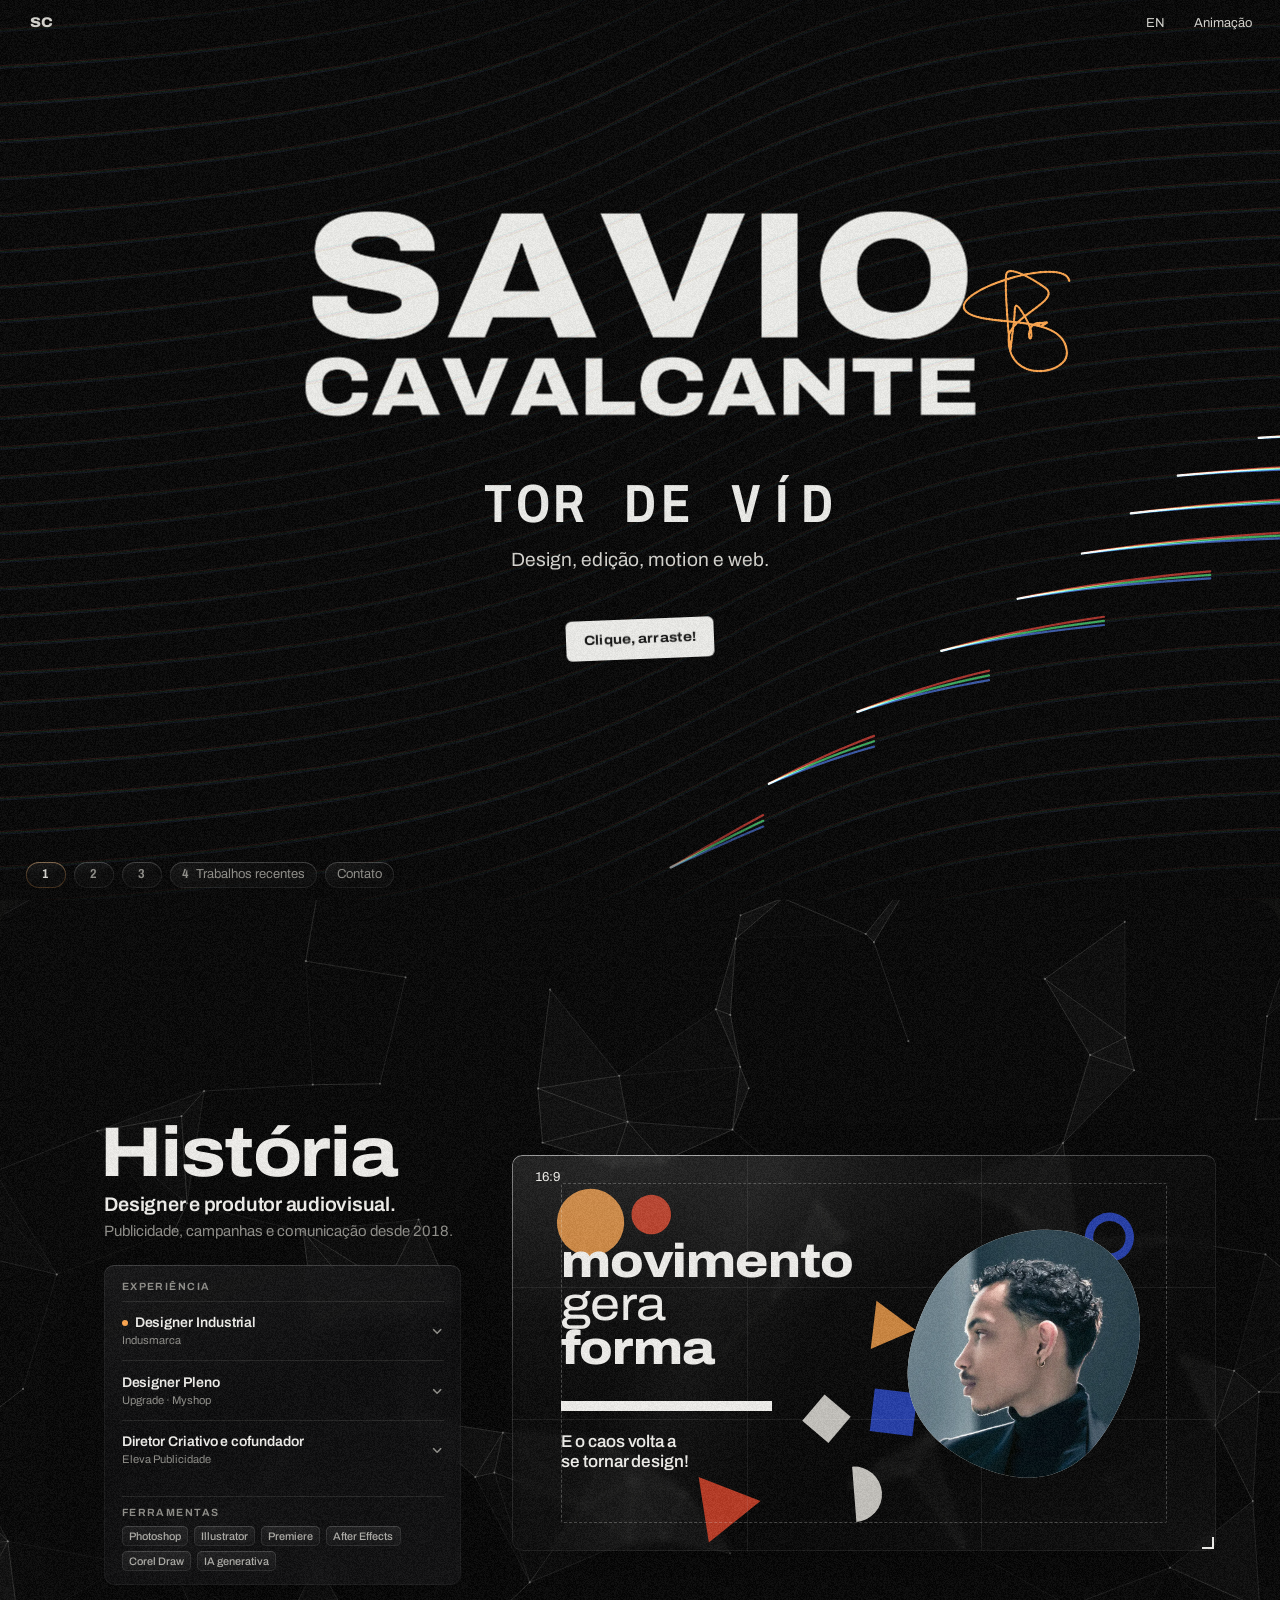
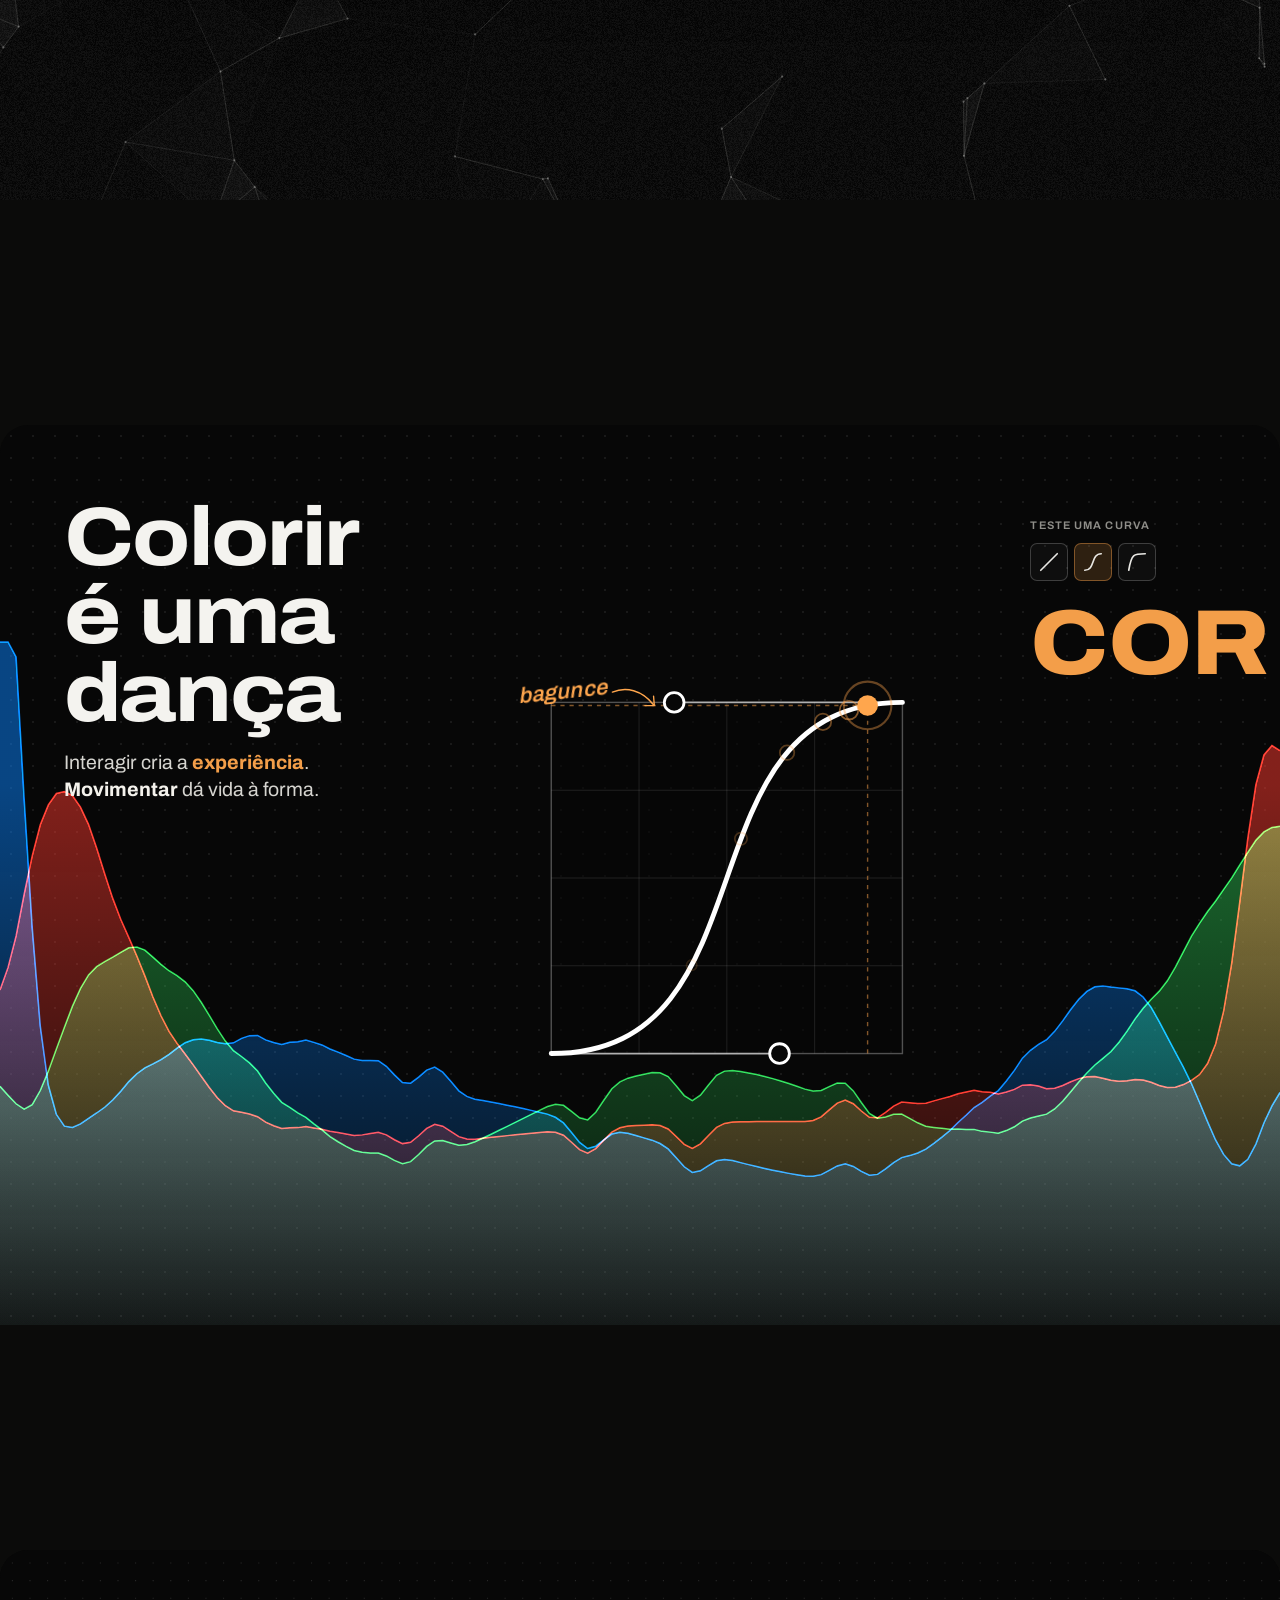
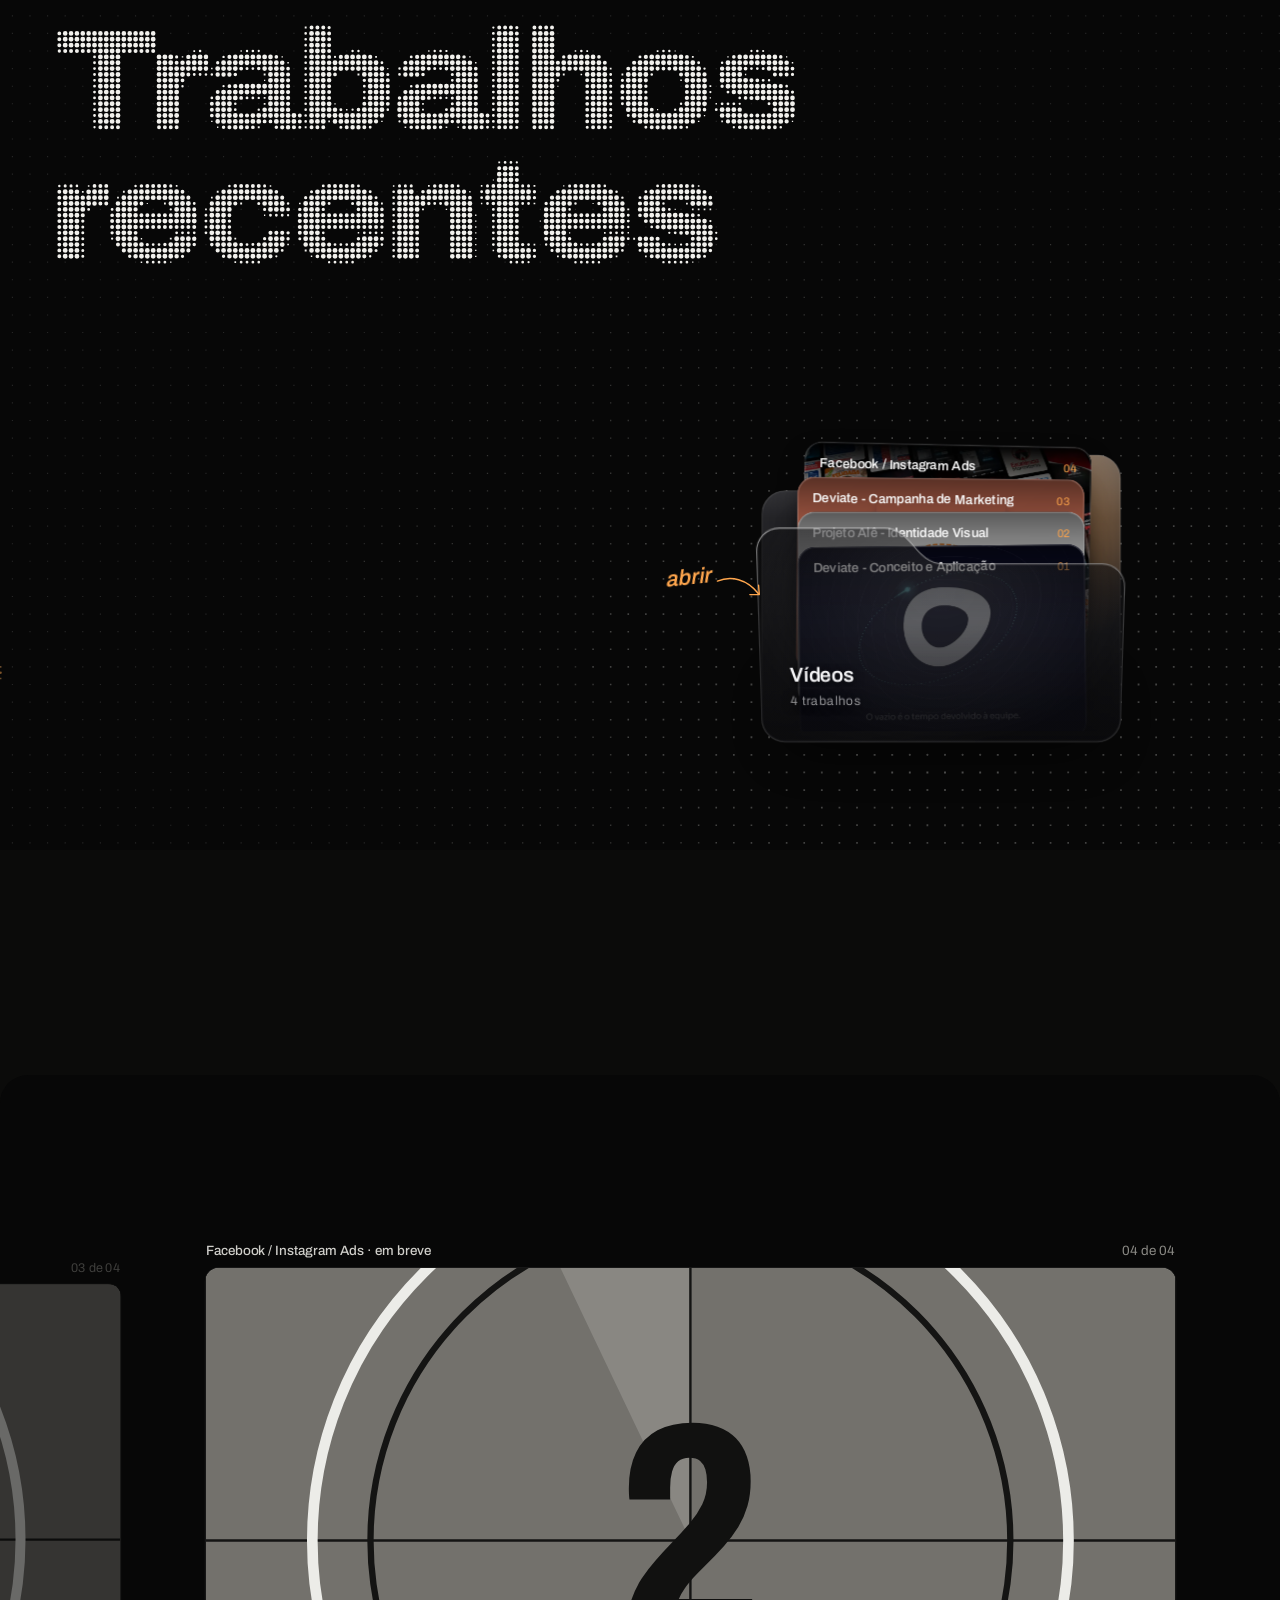
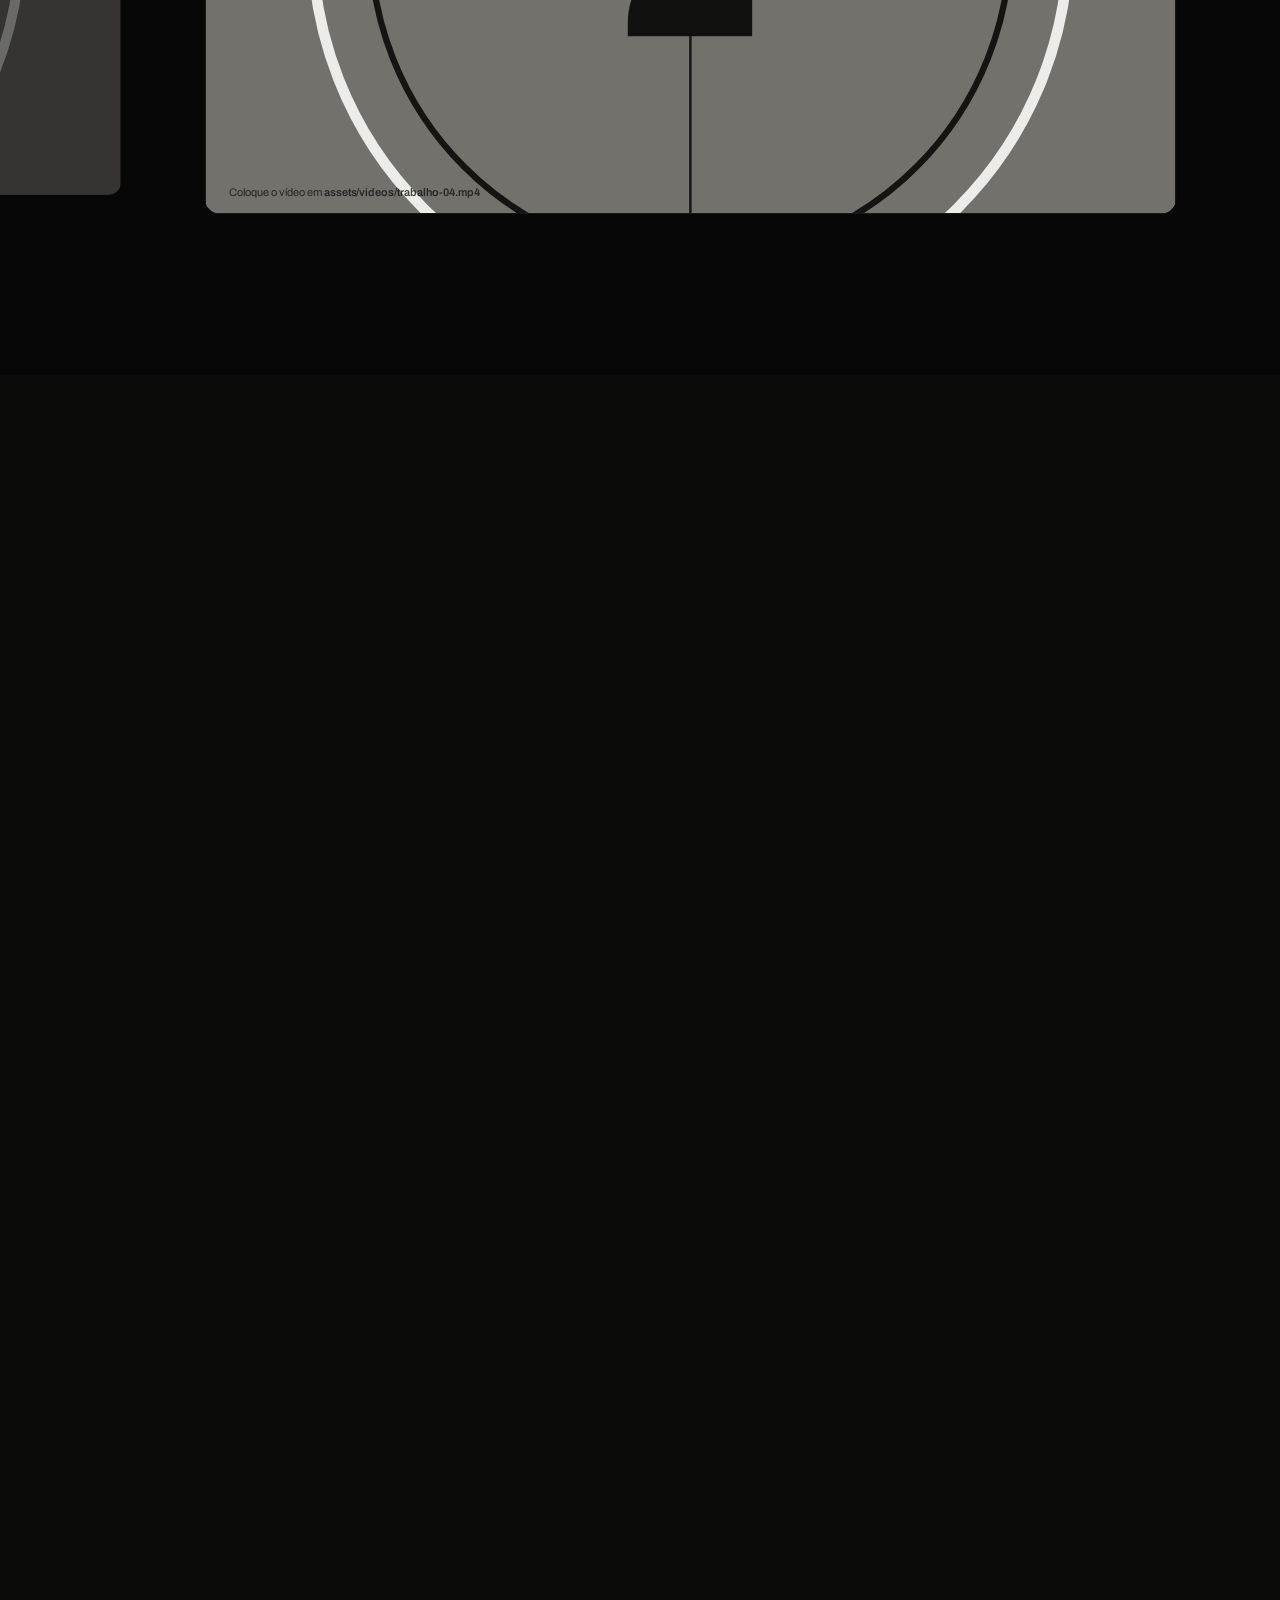
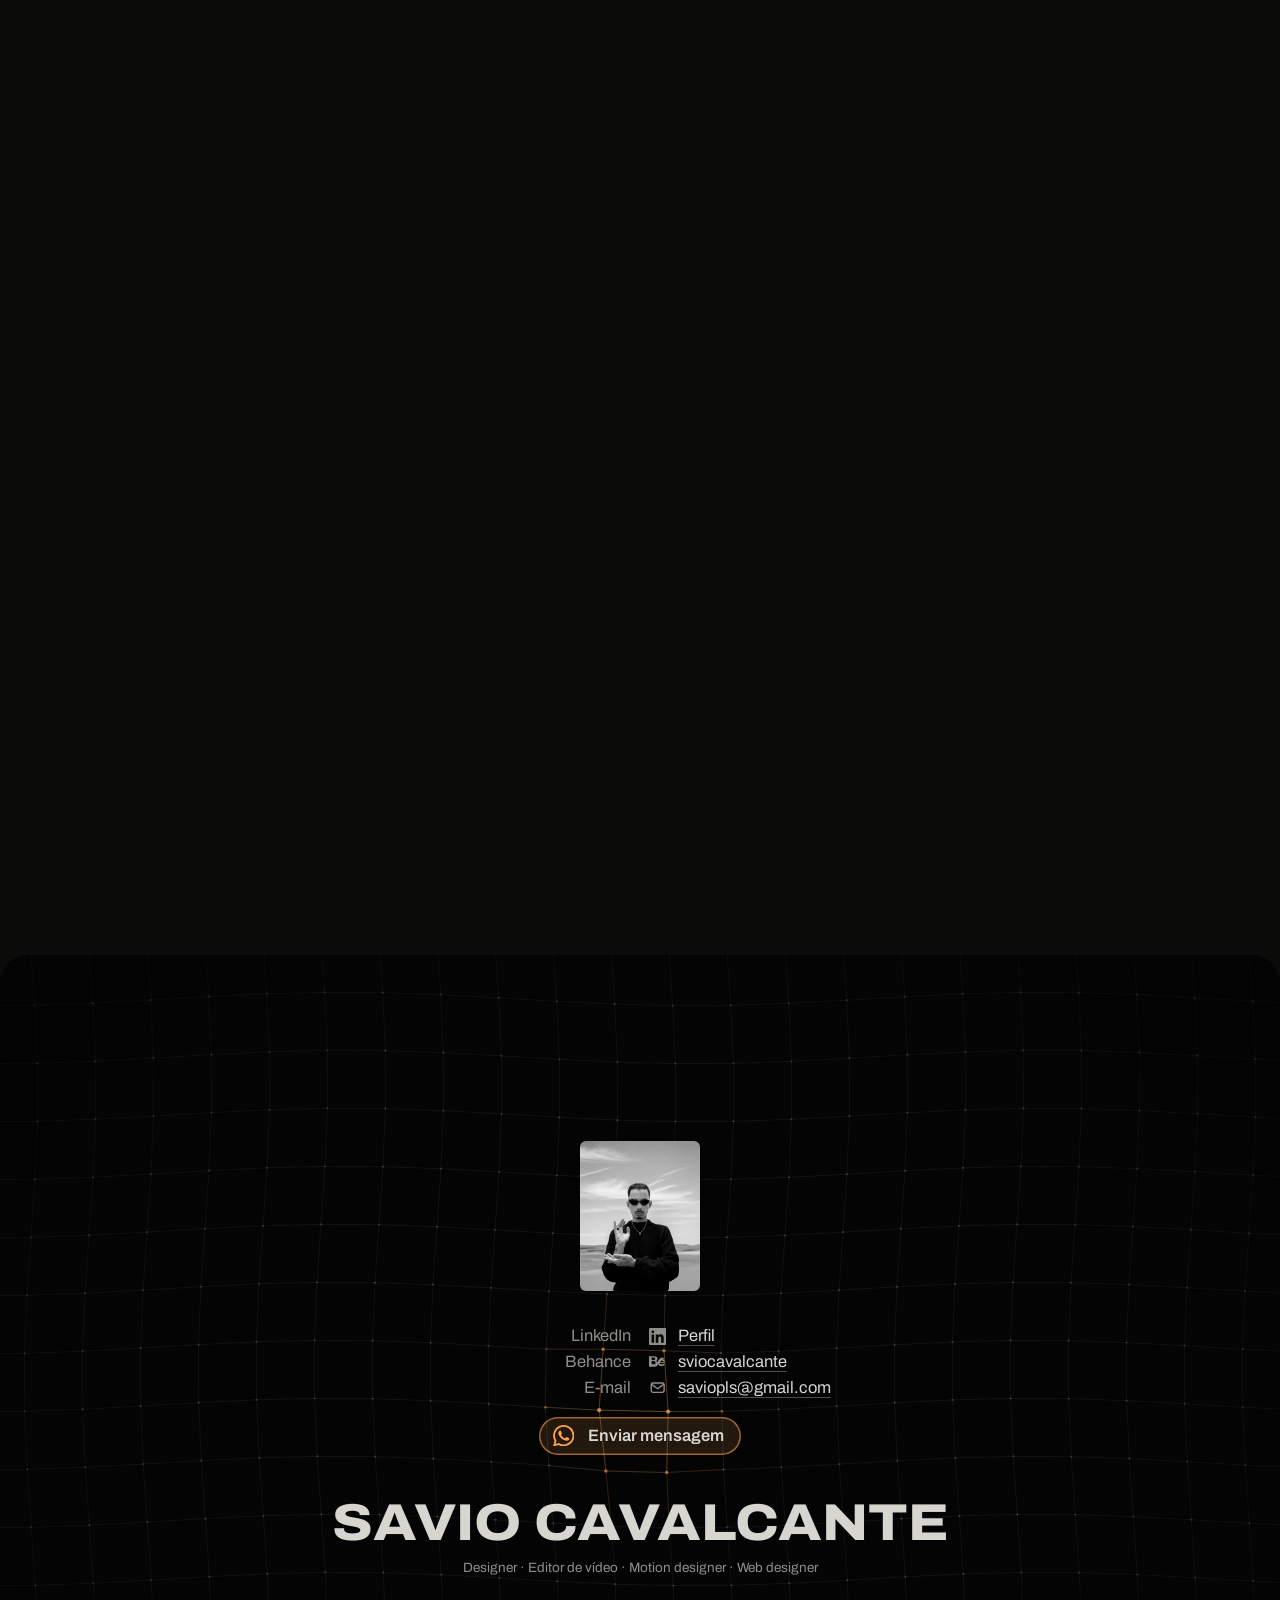
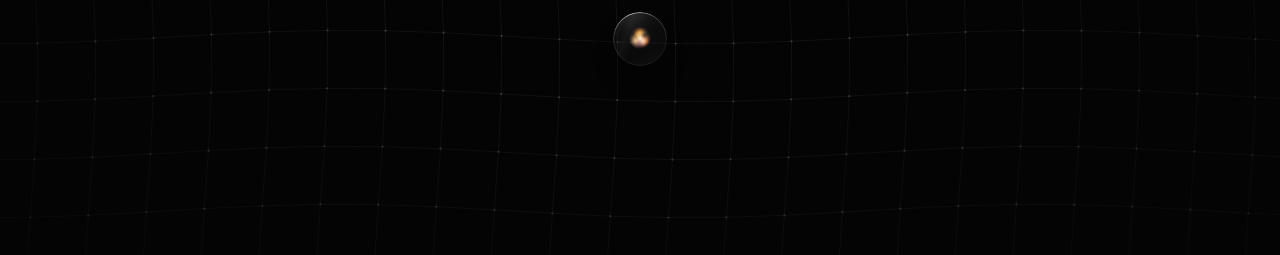
==== commit 798b671b: "Portfólio: portal de volta ao início, rodapé de vidro e Trabalhos em meio-tom Publica os commits 199" ====
--- a/index.html
+++ b/index.html
@@ -142,6 +142,7 @@
   <section class="scene" id="trabalhos" data-scene="works" style="--len: 2.25" aria-labelledby="t-works">
     <div class="stage">
       <div class="frame frame--works">
+        <canvas class="halftone" aria-hidden="true"></canvas>
         <div class="onion">
           <svg class="onion-svg" viewBox="0 0 1000 360" preserveAspectRatio="xMidYMid meet">
             <path class="onion-path" d="" aria-hidden="true"/>
@@ -183,6 +184,9 @@
           <ul class="credits-list" data-socials></ul>
           <p class="credits-name">Savio Cavalcante</p>
           <p class="credits-roles" data-roles-line></p>
+          <button class="credits-home" type="button" data-home-end data-t-attr="aria-label:ui.home">
+            <span class="portal" aria-hidden="true"><span class="portal-a"></span><span class="portal-b"></span><span class="portal-core"></span></span>
+          </button>
         </div>
       </div>
     </div>
@@ -195,12 +199,14 @@
 </nav>
 
 <div class="grain" aria-hidden="true"></div>
+<div class="warp" data-warp aria-hidden="true"></div>
 
 <script defer src="shared/content.js"></script>
 <script defer src="shared/site.js"></script>
 <script defer src="v1-contagem/cordas.js"></script>
 <script defer src="v1-contagem/kinetic.js"></script>
 <script defer src="v1-contagem/lattice.js"></script>
+<script defer src="v1-contagem/halftone.js"></script>
 <script defer src="v1-contagem/shapes.js"></script>
 <script defer src="v1-contagem/cenas.js"></script>
 <script defer src="v1-contagem/v1.js"></script>
--- a/v1-contagem/v1.css
+++ b/v1-contagem/v1.css
@@ -323,8 +323,6 @@
   max-height: 7em; overflow: hidden;
   transition: max-height 520ms var(--ease-out), opacity 300ms var(--ease-out), margin-top 520ms var(--ease-out);
 }
-/* com um cargo aberto, a frase de apresentação recolhe junto com as ferramentas: o cargo ganha o espaço */
-.design-copy:has(.about.has-open) .design-claim { max-height: 0; opacity: 0; margin-top: 0; }
 /* a frase em dois tons: o que ele é em destaque, numa linha só, e o contexto mais baixo embaixo */
 .design-lead {
   display: block; margin-bottom: 0.2em;
@@ -356,14 +354,13 @@
   margin-bottom: 0.6em;
 }
 .about-list { list-style: none; margin: 0 0 clamp(10px, 2.2cqh, 20px); padding: 0; transition: margin-bottom 520ms var(--ease-out); }
-.about.has-open .about-list { margin-bottom: 0; }
 .about-list > li { border-top: 1px solid rgba(241, 240, 236, 0.1); }
 .about-row {
   position: relative; display: grid; grid-template-columns: minmax(0, 1fr) 1.2em; column-gap: 1em; align-items: center;
-  width: 100%; padding: 0.66em 0; text-align: left; color: inherit; font: inherit; cursor: pointer;
+  width: 100%; padding: 0.95em 0; text-align: left; color: inherit; font: inherit; cursor: pointer;
 }
 .about-row:focus-visible { outline: 1px solid var(--tungsten); outline-offset: 2px; border-radius: 3px; }
-.about-role { font-weight: 600; color: var(--ink); line-height: 1.25; letter-spacing: -0.005em; transition: color 250ms var(--ease-out); }
+.about-role { font-size: 1.08em; font-weight: 600; color: var(--ink); line-height: 1.25; letter-spacing: -0.005em; transition: color 250ms var(--ease-out); }
 .about-org { grid-column: 1; margin-top: 0.12em; font-size: 0.86em; color: var(--ink-3); line-height: 1.35; letter-spacing: 0.005em; }
 .is-open .about-role { color: #fff; }
 /* o trabalho atual: um ponto de tungstênio antes do cargo */
@@ -420,7 +417,6 @@
 .about-kit > div { min-height: 0; overflow: hidden; }
 /* a linha e o respiro ficam dentro do que recolhe, para a placa fechar justa no último cargo */
 .about-kit .about-label { border-top: 1px solid rgba(241, 240, 236, 0.1); padding-top: 0.75em; }
-.about.has-open .about-kit { grid-template-rows: 0fr; opacity: 0; }
 .about.is-instant .about-more, .about.is-instant .about-kit, .about.is-instant .about-when, .about.is-instant .about-text, .about.is-instant .about-pie, .about.is-instant .about-mark, .about.is-instant .about-slice { transition: none; }
 /* as ferramentas: etiquetas com cara de botão, sem interação (sem hover, sem cursor de mão) */
 .about-tools { list-style: none; margin: 0; padding: 0 0 0.15em; display: flex; flex-wrap: wrap; gap: 0.4em; }
@@ -583,6 +579,14 @@
 .works-readout.is-flip .readout-work { animation-delay: 70ms; }
 @keyframes readout-in { from { opacity: 0; transform: translateY(0.6em); } to { opacity: 1; transform: none; } }
 .readout-count, .readout-work { display: inline-block; }
+/* com a retícula (halftone.js) o fundo e o título são pontos num canvas: o h2 fica só para
+   os leitores de tela, a linha do trabalho da vez desce para baixo do desenho e o arco
+   em SVG sai (quem corre o arco é um cometa na própria retícula; fica o anel da queda) */
+.halftone { position: absolute; inset: 0; width: 100%; height: 100%; max-width: none; pointer-events: none; z-index: 0; }
+.frame--works.has-halftone { background: #070707; }
+.has-halftone .chapter-title { position: absolute; width: 1px; height: 1px; overflow: hidden; clip-path: inset(50%); white-space: nowrap; }
+.has-halftone .works-readout { margin-top: calc(var(--ht-gap, 0px) + 18px); font-size: 15px; }
+.has-halftone .onion-path, .has-halftone .onion-run, .has-halftone .onion-ghosts, .has-halftone .onion-dot, .has-halftone .onion-toss { display: none; }
 
 /* ---- a pasta ---- */
 .folders { position: absolute; inset: 0; z-index: 1; pointer-events: none; }
@@ -1032,6 +1036,115 @@
   font-size: clamp(22px, min(4.6cqw, 7cqh), 54px); line-height: 0.9; color: var(--room-text);
 }
 .credits-roles { margin-top: 0.9em; font-size: 13.5px; color: var(--room-dim); }
+/* a volta ao começo: o mesmo vidro do quadro da seção 2 (a malha passa quase limpa,
+   um véu leve e uma borda de 1px que acende do lado do cursor, --lx e --ly), com um
+   fluido de luz no centro. Com o mouse o fluido cresce girando e abre como um portal;
+   o clique atravessa o portal até a apresentação. */
+.credits-home {
+  --lx: 30%; --ly: 0%;
+  position: relative; display: grid; place-items: center; width: 54px; height: 54px; margin-top: 4.5cqh;
+  border-radius: 50%; isolation: isolate; overflow: hidden;
+  background:
+    linear-gradient(112deg, transparent 22%, rgba(255, 255, 255, 0.03) 30%, transparent 44%),
+    linear-gradient(160deg, rgba(255, 255, 255, 0.06) 0%, rgba(255, 255, 255, 0.015) 42%, rgba(255, 255, 255, 0.005) 70%, rgba(255, 255, 255, 0.03) 100%);
+  -webkit-backdrop-filter: blur(3.5px) saturate(150%) brightness(1.06);
+  backdrop-filter: blur(3.5px) saturate(150%) brightness(1.06);
+  box-shadow: inset 0 1px 0 rgba(255, 255, 255, 0.16), inset 0 -1px 0 rgba(0, 0, 0, 0.35), 0 18px 36px -20px rgba(0, 0, 0, 0.9);
+  transition: transform 260ms cubic-bezier(0.2, 0.8, 0.2, 1);
+}
+.credits-home::before, .credits-home::after { content: ''; position: absolute; inset: 0; z-index: 2; border-radius: inherit; pointer-events: none; }
+/* o reflexo: uma mancha de luz suave sobre o vidro */
+.credits-home::before { background: radial-gradient(70% 60% at var(--lx) var(--ly), rgba(255, 255, 255, 0.075), transparent 72%); }
+/* a borda: 1px de vidro, mais acesa perto da luz; com o mouse esquenta */
+.credits-home::after {
+  padding: 1px;
+  background: radial-gradient(90% 110% at var(--lx) var(--ly), rgba(255, 255, 255, 0.62), rgba(255, 255, 255, 0.14) 55%, rgba(255, 255, 255, 0.08));
+  -webkit-mask: linear-gradient(#000 0 0) content-box, linear-gradient(#000 0 0);
+  -webkit-mask-composite: xor;
+  mask: linear-gradient(#000 0 0) content-box exclude, linear-gradient(#000 0 0);
+  transition: opacity 300ms ease-out;
+}
+.credits-home:hover::after {
+  background: radial-gradient(90% 110% at var(--lx) var(--ly), rgba(255, 214, 170, 0.8), rgba(255, 166, 77, 0.22) 55%, rgba(255, 255, 255, 0.08));
+}
+
+/* o portal: duas gotas de luz que giram em sentidos contrários e mudam de forma,
+   somadas pela luz (screen), e um miolo branco-quente. Parado é uma gota brilhante;
+   com o mouse cresce até quase a borda, dá meia-volta e o miolo vira passagem escura. */
+.portal {
+  position: absolute; inset: 7%; border-radius: 50%; pointer-events: none;
+  transform: scale(0.5) rotate(0deg);
+  transition: transform 820ms cubic-bezier(0.2, 0.8, 0.2, 1);
+}
+.portal-a, .portal-b, .portal-core { position: absolute; display: block; pointer-events: none; }
+.portal-a, .portal-b { inset: 0; mix-blend-mode: screen; filter: blur(2.4px); }
+.portal-a {
+  border-radius: 46% 54% 58% 42% / 52% 44% 56% 48%;
+  background: conic-gradient(from 0deg, #ffa64d, rgba(255, 226, 194, 0.15), #ff7a2a, rgba(255, 120, 150, 0.35), #ffd09a, rgba(255, 166, 77, 0.1), #ffa64d);
+  -webkit-mask: radial-gradient(circle, #000 34%, transparent 70%); mask: radial-gradient(circle, #000 34%, transparent 70%);
+  animation: portal-spin 4.2s linear infinite, portal-morph 5.5s ease-in-out infinite alternate;
+}
+.portal-b {
+  inset: 10%;
+  border-radius: 58% 42% 44% 56% / 46% 58% 42% 54%;
+  background: conic-gradient(from 140deg, rgba(255, 240, 220, 0.9), rgba(255, 166, 77, 0), #ffb366, rgba(255, 166, 77, 0), rgba(255, 240, 220, 0.9));
+  -webkit-mask: radial-gradient(circle, #000 28%, transparent 68%); mask: radial-gradient(circle, #000 28%, transparent 68%);
+  animation: portal-spin 3s linear infinite reverse, portal-morph 4.2s ease-in-out infinite alternate-reverse;
+}
+/* o miolo: um ponto branco-quente que, aberto o portal, vira a passagem escura */
+.portal-core {
+  inset: 34%; border-radius: 50%;
+  background: radial-gradient(circle, rgba(255, 248, 236, 0.95) 0, rgba(255, 214, 170, 0.6) 40%, rgba(255, 166, 77, 0) 100%);
+  transition: background 600ms ease-out, inset 820ms cubic-bezier(0.2, 0.8, 0.2, 1);
+}
+@keyframes portal-spin { to { transform: rotate(360deg); } }
+@keyframes portal-morph {
+  0% { border-radius: 46% 54% 58% 42% / 52% 44% 56% 48%; }
+  50% { border-radius: 56% 44% 40% 60% / 44% 60% 40% 56%; }
+  100% { border-radius: 40% 60% 52% 48% / 58% 42% 58% 42%; }
+}
+.credits-home:hover { transform: translateY(-1px); }
+.credits-home:hover .portal, .credits-home:focus-visible .portal, .credits-home.is-going .portal { transform: scale(1) rotate(220deg); }
+.credits-home:hover .portal-core, .credits-home:focus-visible .portal-core {
+  inset: 26%;
+  background: radial-gradient(circle, #050505 30%, rgba(5, 5, 5, 0.7) 55%, rgba(5, 5, 5, 0) 100%);
+}
+/* o clique acende o portal: o miolo vira luz branca-quente e engata a viagem */
+.credits-home.is-going .portal { transform: scale(1.12) rotate(300deg); transition-duration: 420ms; }
+.credits-home.is-going .portal-core {
+  inset: 12%;
+  background: radial-gradient(circle, rgba(255, 252, 246, 1) 0, rgba(255, 226, 194, 0.85) 32%, rgba(255, 166, 77, 0) 72%);
+  transition-duration: 220ms;
+}
+.credits-home:active { transform: scale(0.96); }
+.credits-home:focus-visible { outline: 2px solid var(--tungsten); outline-offset: 4px; }
+/* com a cena recortada o navegador não desfoca o fundo: o vidro vira um véu comum */
+.stage.is-cut .credits-home { -webkit-backdrop-filter: none; backdrop-filter: none; background-color: rgba(30, 30, 32, 0.25); }
+.motion-off .credits-home, .motion-off .portal, .motion-off .portal-core { transition: none; }
+.motion-off .portal-a, .motion-off .portal-b { animation: none; }
+.motion-off .credits-home:hover, .motion-off .credits-home:active { transform: none; }
+
+/* a viagem: no caminho de volta à apresentação a tela ganha um véu de cor e um desfoque
+   que acompanham a velocidade, e riscos de luz na direção da rolagem. É uma camada só,
+   do tamanho da tela; o script dita a força (--w, de 0 a 1) a cada quadro */
+.warp {
+  --w: 0;
+  position: fixed; inset: 0; z-index: 60; pointer-events: none; visibility: hidden; overflow: hidden;
+  opacity: var(--w);
+  background: linear-gradient(180deg, rgba(255, 166, 77, 0.1), rgba(255, 110, 140, 0.07) 48%, rgba(255, 166, 77, 0.12));
+}
+.warp.is-on { visibility: visible; }
+/* os riscos: fios verticais finos em três tramas desencontradas, apagando nas pontas */
+.warp::before {
+  content: ''; position: absolute; inset: -10% 0;
+  background:
+    repeating-linear-gradient(90deg, transparent 0 61px, rgba(255, 236, 214, 0.22) 61px 62px, transparent 62px 149px),
+    repeating-linear-gradient(90deg, transparent 0 23px, rgba(255, 166, 77, 0.16) 23px 24px, transparent 24px 97px),
+    repeating-linear-gradient(90deg, transparent 0 41px, rgba(255, 120, 150, 0.12) 41px 42px, transparent 42px 173px);
+  -webkit-mask: linear-gradient(180deg, transparent, #000 30%, #000 70%, transparent); mask: linear-gradient(180deg, transparent, #000 30%, #000 70%, transparent);
+  filter: blur(0.6px);
+  transform: scaleY(calc(0.6 + 0.6 * var(--w)));
+}
 
 /* ---------- HUD nas margens do quadro ---------- */
 
@@ -1061,33 +1174,42 @@
 .motion-toggle[aria-pressed="false"] span { text-decoration: line-through; text-decoration-thickness: 1px; color: var(--room-dim); }
 [data-map-toggle][aria-pressed="true"] span { text-decoration: underline; text-decoration-thickness: 2px; text-underline-offset: 5px; }
 
-.index { display: flex; align-items: center; gap: clamp(12px, 1.8vw, 24px); height: 100%; min-width: 0; }
-.index li { height: 100%; }
+.index { display: flex; align-items: center; gap: 8px; height: 100%; min-width: 0; }
+.index li { height: 100%; isolation: isolate; }
 .index button {
-  position: relative; height: 100%; display: flex; align-items: center; gap: 7px;
-  color: var(--room-dim); padding: 0 1px;
-}
-/* cada capítulo tem a sua régua, que enche conforme a navegação passa por ele:
-   vazia, ainda não chegou; cheia, já passou; pela metade, é onde a página está */
-.index button { min-width: 28px; }
+  position: relative; height: 100%; display: flex; align-items: center; justify-content: center; gap: 7px;
+  min-width: 40px; padding: 0 12px; color: var(--room-dim);
+  transition: color 240ms ease-out;
+}
+/* cada capítulo é uma pílula do mesmo vidro do portal, e a leitura a enche conforme
+   passa por ele: vazia, ainda não chegou; cheia, já passou; a da vez enche com luz
+   tungstênio, da esquerda para a direita */
+.index button::before, .index button::after {
+  content: ''; position: absolute; top: 50%; left: 0; z-index: -1; height: 26px; margin-top: -13px; border-radius: 13px;
+}
 .index button::before {
-  content: ''; position: absolute; left: 0; top: 10px; width: 100%; border-top: 1px solid rgba(214, 213, 208, 0.2);
-}
-.index button::after {
-  content: ''; position: absolute; left: 0; top: 9.5px; height: 2px;
-  width: calc(var(--pr, 0) * 100%); background: currentColor;
-}
+  width: 100%;
+  background: linear-gradient(160deg, rgba(255, 255, 255, 0.06), rgba(255, 255, 255, 0.015) 60%, rgba(255, 255, 255, 0.03));
+  box-shadow: inset 0 1px 0 rgba(255, 255, 255, 0.14), inset 0 0 0 1px rgba(255, 255, 255, 0.07);
+  -webkit-backdrop-filter: blur(3.5px) saturate(150%); backdrop-filter: blur(3.5px) saturate(150%);
+  transition: box-shadow 240ms ease-out;
+}
+.index button::after { width: calc(var(--pr, 0) * 100%); background: rgba(255, 255, 255, 0.035); }
 .index button.is-current { color: var(--room-text); }
+.index button.is-current::before { box-shadow: inset 0 1px 0 rgba(255, 220, 180, 0.3), inset 0 0 0 1px rgba(255, 166, 77, 0.22); }
+.index button.is-current::after { background: linear-gradient(90deg, rgba(255, 166, 77, 0.04), rgba(255, 166, 77, 0.16)); }
 .index button:hover { color: #fff; }
 .index .i-num { font-weight: 700; font-stretch: 80%; }
 .index .i-label { white-space: nowrap; }
-
+/* com o portal do contato em uso, o capítulo 1 acende: é para lá que ele leva */
+.is-home-hint .index li:first-child button { color: var(--tungsten); }
+.is-home-hint .index li:first-child button::before { box-shadow: inset 0 1px 0 rgba(255, 220, 180, 0.3), inset 0 0 0 1px rgba(255, 166, 77, 0.35); }
 
 @media (max-width: 1100px) { .index .i-label { display: none; } .index .i-label--short { display: inline; } }
 @media (min-width: 1101px) { .index .i-label--short { display: none; } }
 @media (max-width: 720px) {
   .hud { font-size: 13px; }
-  .index { gap: 14px; }
+  .index { gap: 6px; }
 }
 
 /* ---------- Grão ---------- */
@@ -1117,9 +1239,11 @@
   .design-copy:has(.about) .design-claim { font-size: 15px; max-width: 34ch; }
   .about { margin-top: 2cqh; font-size: 13px; max-width: none; --pd: 14px; }
   .about-list { margin-bottom: 0; }
-  .about-list > li:nth-child(n + 4), .about-kit { display: none; }
+  .about-kit { display: none; }
   /* aberto um cargo, os outros saem da lista: tocar de novo nele traz a lista de volta */
   .about.has-open .about-list > li:not(.is-open) { display: none; }
+  /* e a frase de apresentação recolhe, para a foto embaixo não encolher demais */
+  .design-copy:has(.about.has-open) .design-claim { max-height: 0; opacity: 0; margin-top: 0; }
   .about-row { padding: 0.5em 0; }
 
   .works-copy { left: 6cqw; right: 6cqw; top: calc(var(--mt) + 2.5cqh); max-width: none; }
@@ -1143,7 +1267,10 @@
 
 /* telas baixas: o painel de experiência aperta o passo das linhas para o cargo aberto caber */
 @container (max-height: 680px) {
-  .about-row { padding: 0.36em 0; }
+  .about-row { padding: 0.55em 0; }
+  /* aqui um cargo aberto recolhe as ferramentas, para caber inteiro */
+  .about.has-open .about-kit { grid-template-rows: 0fr; opacity: 0; }
+  .about.has-open .about-list { margin-bottom: 0; }
   .about-text { margin-bottom: 0.5em; line-height: 1.4; }
   .about-pie { margin-bottom: 0.6em; }
   .about-pie-cap { margin-bottom: 0.4em; padding-top: 0.5em; }
@@ -1226,6 +1353,8 @@
 
 /* no toque o gesto de lado é dos vídeos (o script arrasta a fita); o vertical rola a página */
 .scene--reels .stage { background: #070707; touch-action: pan-y; }
+/* no contato o gesto de lado volta ao último vídeo */
+.scene--close .stage { touch-action: pan-y; }
 .strip {
   --gap: 4cqw;
   --iw: min(76cqw, (100cqh - var(--mt) - var(--mb) - 34px - 7cqh) * 1.7778);
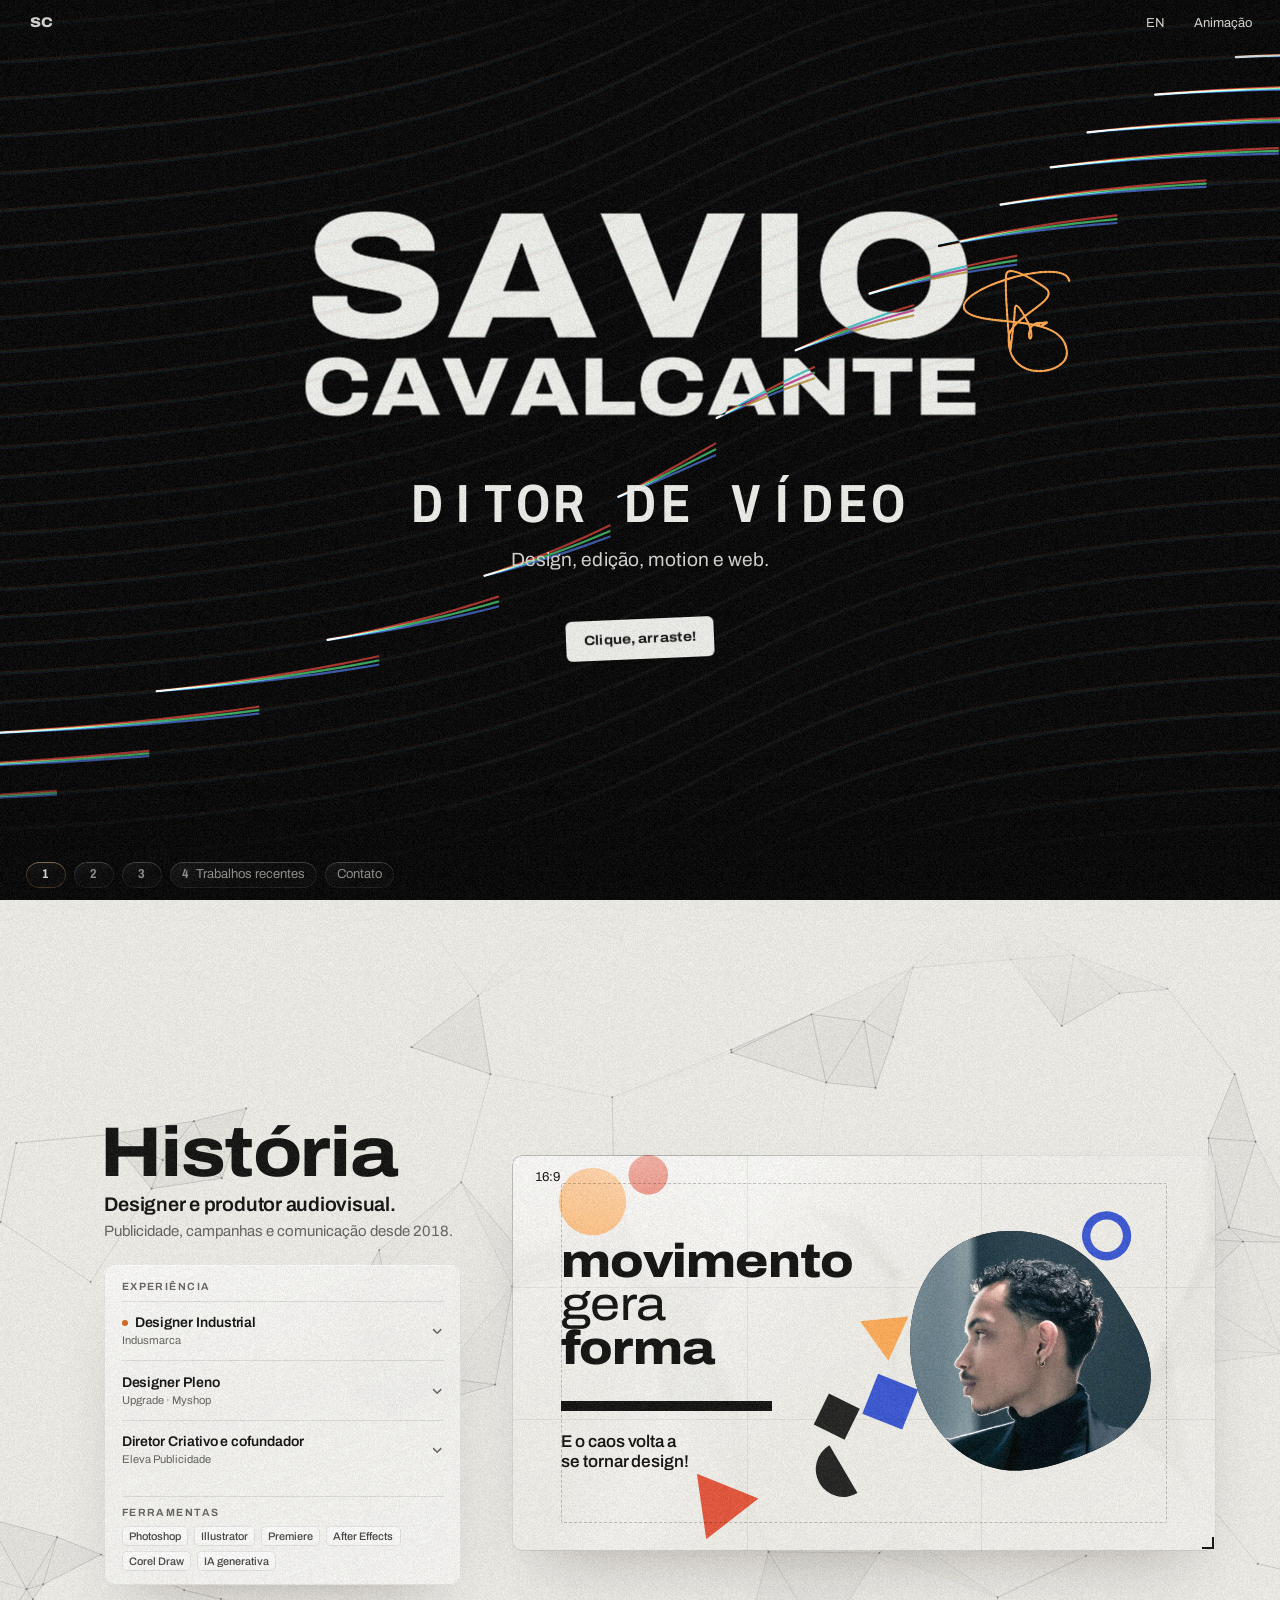
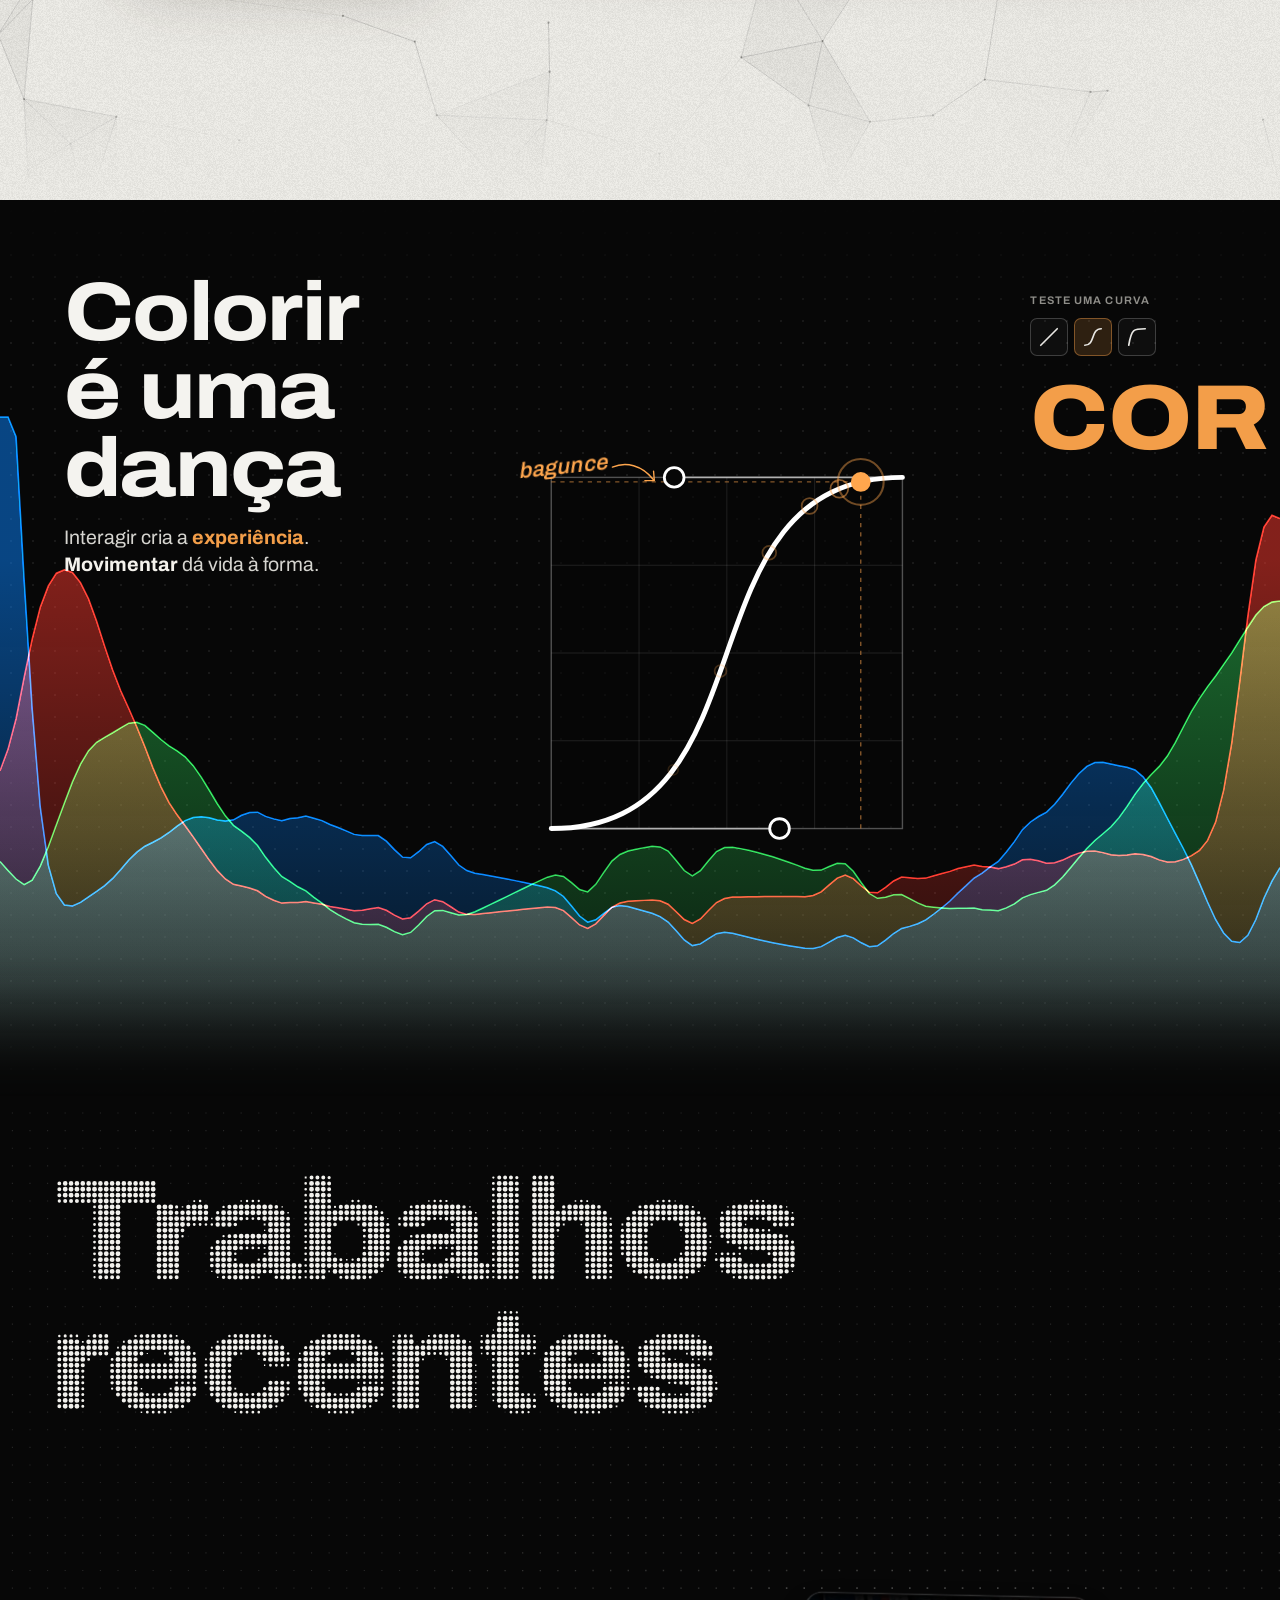
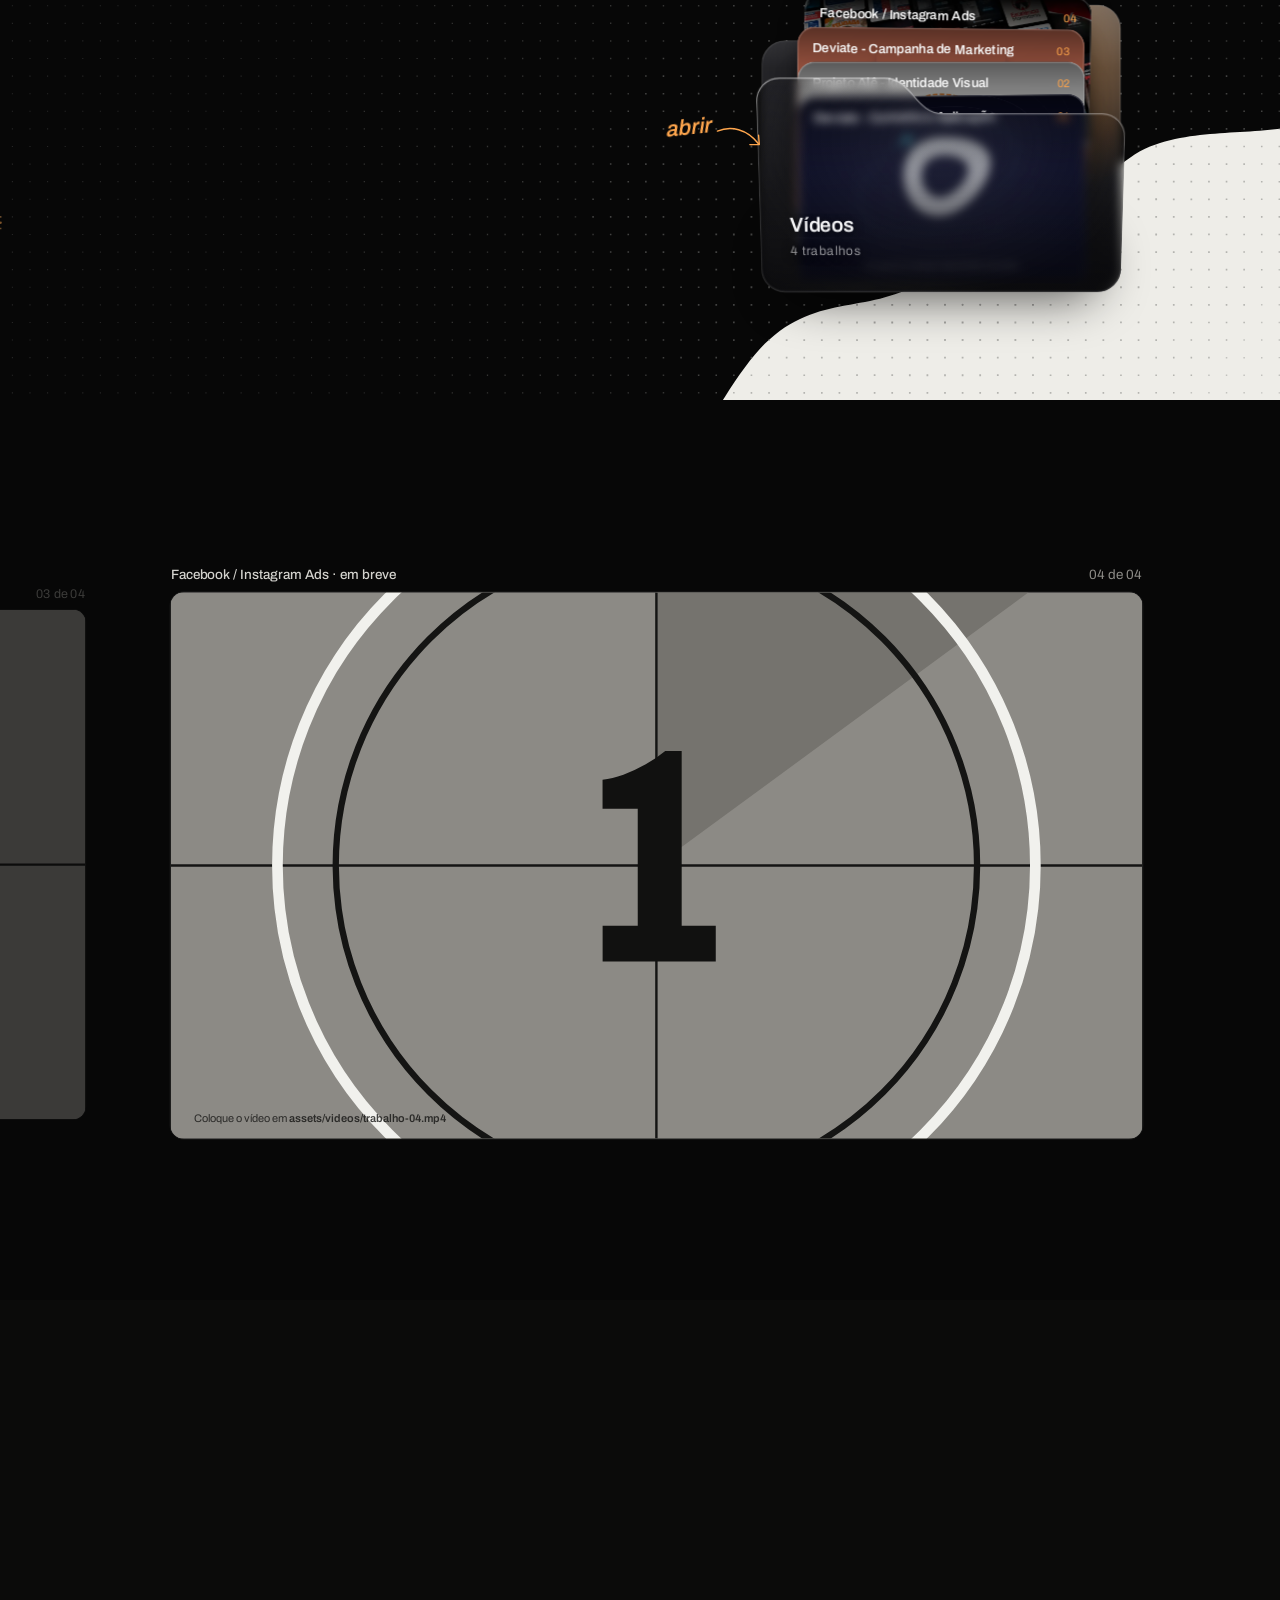
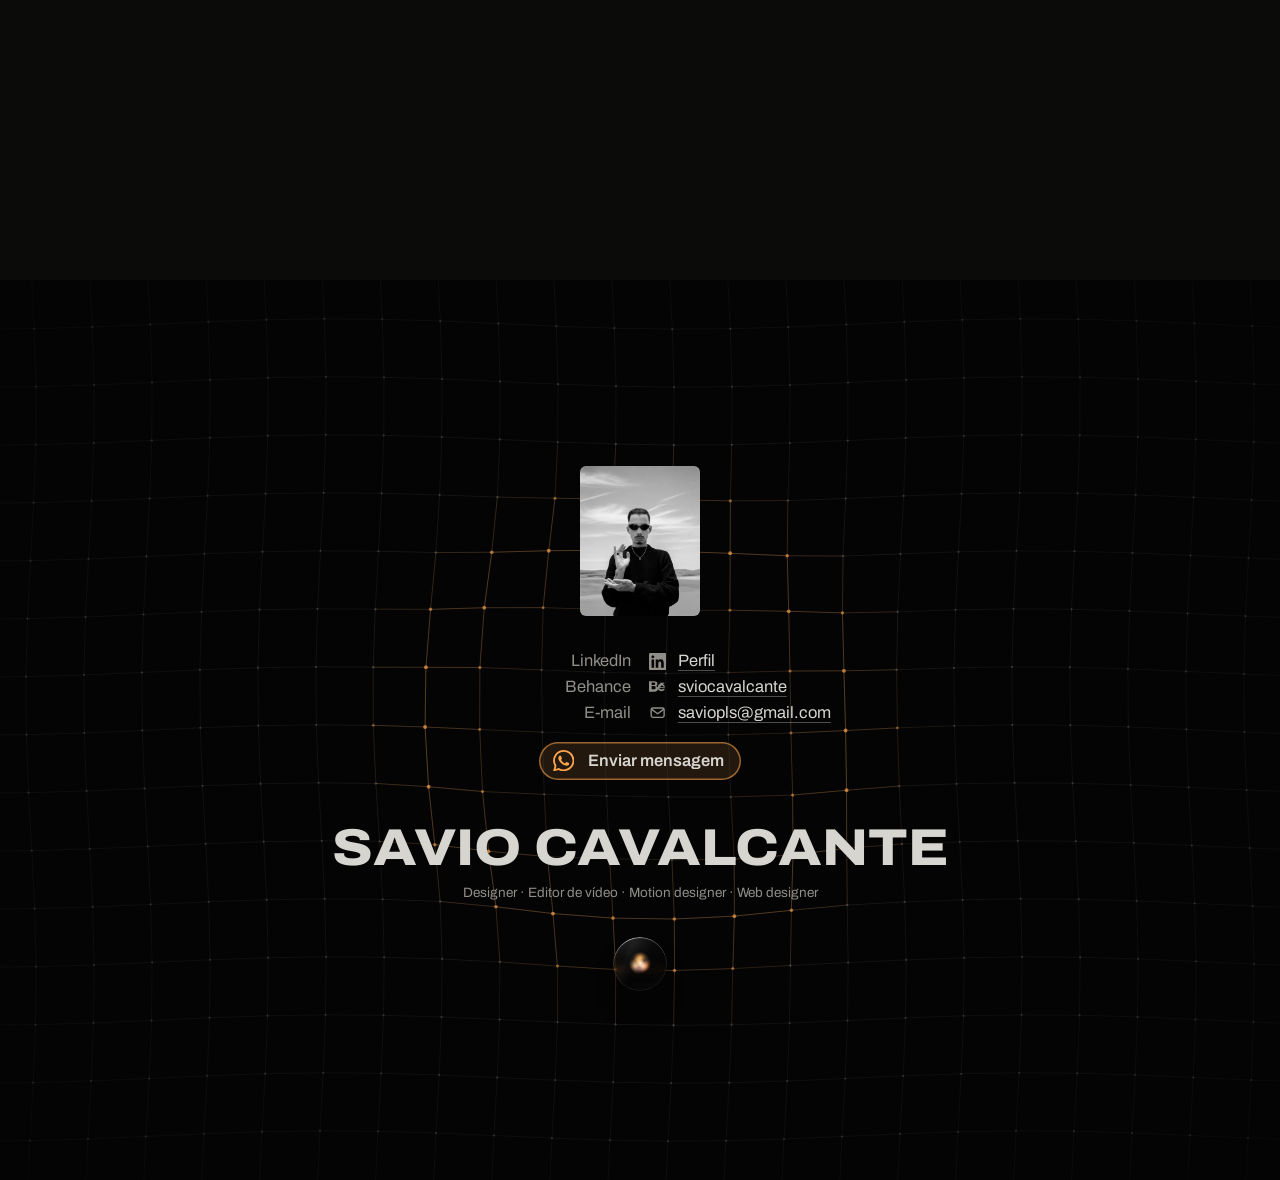
==== commit cc78622b: "Portfólio: página contínua, História em papel e maré de papel nos Trabalhos Publica os commits 5aa31" ====
--- a/index.html
+++ b/index.html
@@ -26,7 +26,7 @@
 
 <main class="film" id="film">
 
-  <section class="scene" id="apresentacao" data-scene="title" style="--len: 2" aria-labelledby="t-intro">
+  <section class="scene" id="apresentacao" data-scene="title" aria-labelledby="t-intro">
     <div class="stage">
       <div class="frame frame--title">
         <canvas class="title-light" aria-hidden="true"></canvas>
@@ -51,7 +51,7 @@
     </div>
   </section>
 
-  <section class="scene" id="design" data-scene="design" style="--len: 2.25" aria-labelledby="t-design">
+  <section class="scene" id="design" data-scene="design" aria-labelledby="t-design">
     <div class="stage">
       <div class="frame frame--design">
         <canvas class="lattice" aria-hidden="true"></canvas>
@@ -88,7 +88,7 @@
     </div>
   </section>
 
-  <section class="scene" id="interacao" data-scene="play" style="--len: 2.25" aria-labelledby="t-play">
+  <section class="scene" id="interacao" data-scene="play" aria-labelledby="t-play">
     <div class="stage">
       <div class="frame frame--play">
         <canvas class="play-bg" aria-hidden="true"></canvas>
@@ -139,7 +139,7 @@
     </div>
   </section>
 
-  <section class="scene" id="trabalhos" data-scene="works" style="--len: 2.25" aria-labelledby="t-works">
+  <section class="scene" id="trabalhos" data-scene="works" aria-labelledby="t-works">
     <div class="stage">
       <div class="frame frame--works">
         <canvas class="halftone" aria-hidden="true"></canvas>
@@ -168,13 +168,13 @@
     </div>
   </section>
 
-  <section class="scene scene--reels" id="videos" data-scene="reels" style="--len: 6.2" data-t-attr="aria-label:a.reels">
+  <section class="scene scene--reels" id="videos" data-scene="reels" style="--len: 5.2" data-t-attr="aria-label:a.reels">
     <div class="stage">
       <div class="strip" data-works></div>
     </div>
   </section>
 
-  <section class="scene scene--close" id="contato" data-scene="close" style="--len: 1" aria-labelledby="t-close">
+  <section class="scene scene--close" id="contato" data-scene="close" aria-labelledby="t-close">
     <div class="stage">
       <div class="frame frame--credits">
         <canvas class="kgrid" aria-hidden="true"></canvas>
--- a/v1-contagem/v1.css
+++ b/v1-contagem/v1.css
@@ -21,7 +21,7 @@
   --tungsten: #ffa64d;
 
   --mt: clamp(40px, 5.2vh, 52px);
-  --mb: clamp(44px, 5.6vh, 56px);
+  --hb: clamp(44px, 5.6vh, 56px);
   --mx: clamp(10px, 2vw, 28px);
   --r: clamp(10px, 1.5vmin, 20px);
   --wdth: 125%;
@@ -33,11 +33,21 @@
 }
 
 @media (max-width: 720px) {
-  :root { --mt: 48px; --mb: 58px; --mx: 8px; }
+  :root { --mt: 48px; --hb: 58px; --mx: 8px; }
 }
 @media (max-height: 460px) {
-  :root { --mt: 38px; --mb: 42px; }
-}
+  :root { --mt: 38px; --hb: 42px; }
+}
+/* --hb é a altura da barra de baixo; --mb, a distância que o conteúdo guarda dela.
+   Fora do palco as duas são iguais. Dentro, o palco tem a altura da tela com a barra do
+   navegador recolhida (100lvh), mas o HUD fica preso à parte visível: no celular, com a
+   barra do navegador à mostra, o fundo do palco fica escondido atrás dela. --vb é esse
+   pedaço, e o palco soma --vb ao --mb para nada cair em cima do índice. Conta com a barra
+   à mostra (svh), que não muda com a rolagem: o conteúdo não pula quando ela recolhe.
+   No computador, --vb vale 0. */
+:root { --mb: var(--hb); --vb: 0px; }
+@supports (height: 100svh) { :root { --vb: calc(100lvh - 100svh); } }
+.stage { --mb: calc(var(--hb) + var(--vb)); }
 
 html, body { background: var(--room); color: var(--room-text); }
 body {
@@ -286,12 +296,17 @@
 
 /* ---------- 2 · Design ---------- */
 
-/* o painel é escuro: a malha clara vaga por trás e o quadro vira vidro.
-   Aqui a tinta é clara, então --ink e as irmãs trocam de valor. */
+/* o painel é papel: o mesmo papel claro da maré dos Trabalhos, a malha escura vaga por
+   trás e o quadro e a placa viram vidro claro. A tinta é a escura de sempre; o tungstênio
+   aprofunda no papel (--hot nos pontos, ícones e luz; --hot-ink no texto, 4,5:1). */
 .frame--design {
-  --ink: #f1f0ec; --ink-2: #aeada8; --ink-3: #8f8e89;
-  background: #050505;
-}
+  --paper: #eeede8;
+  --ink: #111110; --ink-2: #474643; --ink-3: #64635f;
+  --hot: #d2681b; --hot-ink: #a34b0b;
+  --rule: rgba(17, 17, 16, 0.1);
+  background: var(--paper);
+}
+.frame--design :focus-visible { outline-color: var(--hot-ink); }
 .frame--design {
   display: grid;
   grid-template-columns: minmax(0, 31cqw) minmax(0, 1fr);
@@ -332,48 +347,49 @@
 
 /* o painel de experiência: rótulos como o "Teste uma curva" da Interação, linhas finas entre
    os cargos, o período em algarismos de mesma largura; o trabalho atual ganha o tungstênio */
-/* a placa: o mesmo vidro do quadro ao lado, um pouco mais escuro, para o texto não brigar com a malha */
+/* a placa: o mesmo vidro do quadro ao lado, um pouco mais leitoso, para o texto não brigar com a malha */
 .about {
   --pd: clamp(14px, 1.5cqw, 22px);
+  --plate: #f3f2ee;
   position: relative; margin-top: clamp(14px, 3cqh, 30px); max-width: 30em;
   padding: calc(var(--pd) * 0.85) var(--pd) calc(var(--pd) * 0.7);
   font-size: clamp(13px, min(1.08cqw, 2.1cqh), 15.5px);
   border-radius: 10px;
   background:
-    linear-gradient(160deg, rgba(255, 255, 255, 0.06) 0%, rgba(255, 255, 255, 0.015) 42%, rgba(255, 255, 255, 0.03) 100%),
-    rgba(9, 9, 10, 0.62);
+    linear-gradient(160deg, rgba(255, 255, 255, 0.62) 0%, rgba(255, 255, 255, 0.22) 42%, rgba(255, 255, 255, 0.4) 100%),
+    rgba(243, 242, 238, 0.66);
   -webkit-backdrop-filter: blur(6px) saturate(140%);
   backdrop-filter: blur(6px) saturate(140%);
   box-shadow:
-    inset 0 1px 0 rgba(255, 255, 255, 0.12),
-    inset 0 0 0 1px rgba(255, 255, 255, 0.05),
-    0 30px 60px -30px rgba(0, 0, 0, 0.9);
+    inset 0 1px 0 rgba(255, 255, 255, 0.95),
+    inset 0 0 0 1px rgba(17, 17, 16, 0.08),
+    0 30px 60px -32px rgba(58, 44, 28, 0.34);
 }
 .about-label {
   font-size: 10.5px; font-weight: 640; letter-spacing: 0.14em; text-transform: uppercase; color: var(--ink-3);
   margin-bottom: 0.6em;
 }
 .about-list { list-style: none; margin: 0 0 clamp(10px, 2.2cqh, 20px); padding: 0; transition: margin-bottom 520ms var(--ease-out); }
-.about-list > li { border-top: 1px solid rgba(241, 240, 236, 0.1); }
+.about-list > li { border-top: 1px solid var(--rule); }
 .about-row {
   position: relative; display: grid; grid-template-columns: minmax(0, 1fr) 1.2em; column-gap: 1em; align-items: center;
   width: 100%; padding: 0.95em 0; text-align: left; color: inherit; font: inherit; cursor: pointer;
 }
-.about-row:focus-visible { outline: 1px solid var(--tungsten); outline-offset: 2px; border-radius: 3px; }
+.about-row:focus-visible { outline: 1px solid var(--hot-ink); outline-offset: 2px; border-radius: 3px; }
 .about-role { font-size: 1.08em; font-weight: 600; color: var(--ink); line-height: 1.25; letter-spacing: -0.005em; transition: color 250ms var(--ease-out); }
 .about-org { grid-column: 1; margin-top: 0.12em; font-size: 0.86em; color: var(--ink-3); line-height: 1.35; letter-spacing: 0.005em; }
-.is-open .about-role { color: #fff; }
+.is-open .about-role { color: #000; }
 /* o trabalho atual: um ponto de tungstênio antes do cargo */
 .is-now .about-role::before {
   content: ''; display: inline-block; width: 6px; height: 6px; margin: 0 0.5em 0.12em 0; border-radius: 50%;
-  background: var(--tungsten); vertical-align: middle;
+  background: var(--hot); vertical-align: middle;
 }
 .about-mark { grid-column: 2; grid-row: 1 / span 2; justify-self: end; width: 0.95em; height: 0.95em; color: var(--ink-3); transition: color 250ms var(--ease-out), transform 420ms var(--ease-out); }
 .about-mark svg { display: block; width: 100%; height: 100%; fill: none; stroke: currentColor; stroke-width: 1.4; stroke-linecap: round; stroke-linejoin: round; }
 .about-row:hover .about-mark { color: var(--ink); }
-.about-row:hover .about-role { color: #fff; }
+.about-row:hover .about-role { color: #000; }
 /* fechado aponta para baixo (v); aberto, para o lado (‹) */
-.is-open .about-row .about-mark { color: var(--tungsten); transform: rotate(90deg); }
+.is-open .about-row .about-mark { color: var(--hot); transform: rotate(90deg); }
 /* o que o cargo fazia: desce pela grade (0fr → 1fr) */
 .about-more { display: grid; grid-template-rows: 0fr; transition: grid-template-rows 520ms var(--ease-out); }
 .about-more-in { min-height: 0; overflow: hidden; }
@@ -383,18 +399,19 @@
 .is-open .about-text { transition-delay: 60ms; }
 .is-open .about-pie { transition-delay: 120ms; }
 .about-when { margin: -0.1em 0 0.5em; font-size: 10.5px; font-weight: 640; color: var(--ink-3); font-variant-numeric: tabular-nums; letter-spacing: 0.12em; text-transform: uppercase; }
-.is-now .about-when { color: var(--tungsten); }
+.is-now .about-when { color: var(--hot-ink); }
 .about-text { margin: 0 0 1em; font-size: 0.94em; color: var(--ink-2); line-height: 1.55; max-width: 46ch; }
-/* a pizza e a legenda lado a lado; as cores passaram no validador de paleta no fundo escuro */
+/* a pizza e a legenda lado a lado; as cores passaram no validador de paleta sobre a placa
+   clara (#f3f2ee): o laranja aprofundou para passar de 3:1 */
 .about-pie {
-  --c0: #d6782c; --c1: #4a7ff0; --c2: #199e70;
+  --c0: #c96a1f; --c1: #4a7ff0; --c2: #199e70;
   display: grid; grid-template-columns: auto minmax(0, 1fr); align-items: center; column-gap: 1.1em;
   margin: 0 0 0.9em;
 }
 .about-pie-chart { width: clamp(52px, 4.6em, 72px); height: auto; overflow: visible; }
 /* as cunhas: preenchidas, com um contorno da cor da placa que abre o respiro de 2px entre elas */
 .about-slice {
-  fill: var(--c0); stroke: #141415; stroke-width: 2px; stroke-linejoin: round; vector-effect: non-scaling-stroke;
+  fill: var(--c0); stroke: var(--plate); stroke-width: 2px; stroke-linejoin: round; vector-effect: non-scaling-stroke;
   transition: opacity 200ms var(--ease-out);
 }
 .about-slice[data-k="1"] { fill: var(--c1); }
@@ -407,7 +424,7 @@
 .about-pie-name { color: var(--ink-2); }
 .about-pie-val { color: var(--ink); font-variant-numeric: tabular-nums; font-weight: 600; }
 .about-pie-cap {
-  grid-column: 1 / -1; margin-bottom: 0.7em; padding-top: 0.8em; border-top: 1px solid rgba(241, 240, 236, 0.08);
+  grid-column: 1 / -1; margin-bottom: 0.7em; padding-top: 0.8em; border-top: 1px solid var(--rule);
   font-size: 10.5px; font-weight: 640; letter-spacing: 0.14em; text-transform: uppercase; color: var(--ink-3);
 }
 /* destaque: passar por uma fatia ou pelo nome apaga as outras */
@@ -416,15 +433,15 @@
 .about-kit { display: grid; grid-template-rows: 1fr; transition: grid-template-rows 520ms var(--ease-out), opacity 300ms var(--ease-out); }
 .about-kit > div { min-height: 0; overflow: hidden; }
 /* a linha e o respiro ficam dentro do que recolhe, para a placa fechar justa no último cargo */
-.about-kit .about-label { border-top: 1px solid rgba(241, 240, 236, 0.1); padding-top: 0.75em; }
+.about-kit .about-label { border-top: 1px solid var(--rule); padding-top: 0.75em; }
 .about.is-instant .about-more, .about.is-instant .about-kit, .about.is-instant .about-when, .about.is-instant .about-text, .about.is-instant .about-pie, .about.is-instant .about-mark, .about.is-instant .about-slice { transition: none; }
 /* as ferramentas: etiquetas com cara de botão, sem interação (sem hover, sem cursor de mão) */
 .about-tools { list-style: none; margin: 0; padding: 0 0 0.15em; display: flex; flex-wrap: wrap; gap: 0.4em; }
 .about-tools li {
   padding: 0.3em 0.68em 0.32em; border-radius: 5px; white-space: nowrap;
   font-size: 0.84em; font-weight: 520; line-height: 1.2; color: var(--ink-2);
-  background: linear-gradient(180deg, rgba(255, 255, 255, 0.07), rgba(255, 255, 255, 0.03));
-  box-shadow: inset 0 0 0 1px rgba(255, 255, 255, 0.09), inset 0 1px 0 rgba(255, 255, 255, 0.08);
+  background: linear-gradient(180deg, rgba(255, 255, 255, 0.8), rgba(255, 255, 255, 0.45));
+  box-shadow: inset 0 0 0 1px rgba(17, 17, 16, 0.1), inset 0 1px 0 rgba(255, 255, 255, 0.9);
   cursor: default; user-select: none;
 }
 .about.is-in .about-list > li, .about.is-in .about-tools { animation: about-in 640ms var(--ease-out) both; animation-delay: calc(160ms + var(--i, 5) * 70ms); }
@@ -467,20 +484,21 @@
 
 .monitor-area { position: relative; min-height: 0; display: grid; place-items: center; }
 /* o quadro é uma placa de vidro: deixa a malha passar borrada, tem um véu mais claro
-   no alto e uma borda fina que pega a luz do lado em que o cursor está (--gx, --gy) */
+   no alto e uma borda fina que escurece do lado em que o cursor está (--gx, --gy);
+   no papel a luz não aparece clara, então a borda se marca pela tinta */
 .monitor {
   --gx: 18%; --gy: 0%;
   position: relative; width: 320px; height: 180px;
   border-radius: 10px;
   background:
-    linear-gradient(112deg, transparent 22%, rgba(255, 255, 255, 0.03) 30%, transparent 44%),
-    linear-gradient(160deg, rgba(255, 255, 255, 0.06) 0%, rgba(255, 255, 255, 0.015) 42%, rgba(255, 255, 255, 0.005) 70%, rgba(255, 255, 255, 0.03) 100%);
-  -webkit-backdrop-filter: blur(3.5px) saturate(150%) brightness(1.06);
-  backdrop-filter: blur(3.5px) saturate(150%) brightness(1.06);
+    linear-gradient(112deg, transparent 22%, rgba(255, 255, 255, 0.28) 30%, transparent 44%),
+    linear-gradient(160deg, rgba(255, 255, 255, 0.5) 0%, rgba(255, 255, 255, 0.18) 42%, rgba(255, 255, 255, 0.1) 70%, rgba(255, 255, 255, 0.3) 100%);
+  -webkit-backdrop-filter: blur(3.5px) saturate(150%);
+  backdrop-filter: blur(3.5px) saturate(150%);
   box-shadow:
-    inset 0 1px 0 rgba(255, 255, 255, 0.16),
-    inset 0 -1px 0 rgba(0, 0, 0, 0.35),
-    0 30px 60px -28px rgba(0, 0, 0, 0.9);
+    inset 0 1px 0 rgba(255, 255, 255, 0.9),
+    inset 0 -1px 0 rgba(17, 17, 16, 0.08),
+    0 30px 60px -30px rgba(58, 44, 28, 0.34);
   container-type: size;
   cursor: pointer;
 }
@@ -489,19 +507,19 @@
 }
 /* o reflexo: uma mancha de luz suave sobre a placa */
 .monitor::before {
-  background: radial-gradient(70% 60% at var(--gx) var(--gy), rgba(255, 255, 255, 0.075), transparent 72%);
-}
-/* a borda: 1px de vidro, mais acesa perto da luz */
+  background: radial-gradient(70% 60% at var(--gx) var(--gy), rgba(255, 255, 255, 0.55), transparent 72%);
+}
+/* a borda: 1px de vidro, mais marcada perto da luz */
 .monitor::after {
   padding: 1px;
-  background: radial-gradient(90% 110% at var(--gx) var(--gy), rgba(255, 255, 255, 0.62), rgba(255, 255, 255, 0.14) 55%, rgba(255, 255, 255, 0.08));
+  background: radial-gradient(90% 110% at var(--gx) var(--gy), rgba(17, 17, 16, 0.34), rgba(17, 17, 16, 0.13) 55%, rgba(17, 17, 16, 0.09));
   -webkit-mask: linear-gradient(#000 0 0) content-box, linear-gradient(#000 0 0);
   -webkit-mask-composite: xor;
   mask: linear-gradient(#000 0 0) content-box exclude, linear-gradient(#000 0 0);
 }
 .monitor > span, .monitor > svg { position: absolute; display: block; }
-.m-safe { inset: 7% 7%; border: 1px dashed rgba(237, 237, 234, 0.26); border-radius: 2px; }
-.m-third { background: rgba(237, 237, 234, 0.08); }
+.m-safe { inset: 7% 7%; border: 1px dashed rgba(17, 17, 16, 0.24); border-radius: 2px; }
+.m-third { background: rgba(17, 17, 16, 0.07); }
 .m-third--v1, .m-third--v2 { top: 0; bottom: 0; width: 1px; }
 .m-third--v1 { left: 33.333%; } .m-third--v2 { left: 66.666%; }
 .m-third--h1, .m-third--h2 { left: 0; right: 0; height: 1px; }
@@ -542,7 +560,7 @@
 }
 .m-handle:hover::before, .is-resizing .m-handle::before { transform: translate(3px, 3px); }
 .m-handle:focus-visible { outline: none; }
-.m-handle:focus-visible::before { border-color: var(--tungsten); }
+.m-handle:focus-visible::before { border-color: var(--hot); }
 
 /* ---------- 4 · Trabalhos recentes: a abertura ----------
    Painel escuro, como a Interação e o Design. O arco só guia o olhar; quem leva
@@ -589,7 +607,9 @@
 .has-halftone .onion-path, .has-halftone .onion-run, .has-halftone .onion-ghosts, .has-halftone .onion-dot, .has-halftone .onion-toss { display: none; }
 
 /* ---- a pasta ---- */
-.folders { position: absolute; inset: 0; z-index: 1; pointer-events: none; }
+/* o padding de baixo não mexe nas pastas (elas se posicionam pelo topo): só leva --vb em px
+   para o script, que assenta a pasta acima da barra do navegador no celular */
+.folders { position: absolute; inset: 0; z-index: 1; pointer-events: none; padding-bottom: var(--vb); }
 .gf {
   --s: 1;
   --gf-px: 0; --gf-py: 0;
@@ -757,7 +777,8 @@
    O editor tem o tamanho de antes; o quadro inteiro atrás dele é o fundo que a curva desenha. */
 
 /* a mesma grade de pontos da pasta dos trabalhos, por baixo dos canais */
-.frame--play { background: #070707 radial-gradient(rgba(255, 255, 255, 0.075) 1px, transparent 1.5px) 0 0 / 22px 22px; color: var(--room-text); }
+/* o fundo pontilhado da Interação mora com as emendas, no fim do arquivo (A rolagem) */
+.frame--play { color: var(--room-text); }
 .frame--play {
   display: grid;
   grid-template-columns: minmax(0, 28cqw) auto minmax(0, 1fr);
@@ -931,6 +952,33 @@
 .note--open.is-portrait .note-arrow--r { display: none; }
 .note--open.is-portrait .note-arrow--d { display: block; transform: scaleX(-1); margin: 4px 12px 0 0; }
 .frame--works.is-open .note--open { opacity: 0; pointer-events: none; }
+/* ---- a maré de papel da seção 4 ----
+   O que fica em cima do papel troca para tinta: o bilhete escurece o tungstênio (no claro,
+   o tungstênio puro some) e as pílulas do rodapé viram vidro sobre papel. O véu escuro do
+   rodapé sai quando o papel encosta na faixa de baixo. */
+button.note--open { transition: opacity 600ms var(--ease-out), color 320ms ease-out; }
+button.note--open.on-paper { color: #c4621a; }
+/* o papel da História (seção 2) faz o mesmo com a barra inteira: o script põe .on-light
+   na barra cujo meio tem papel atrás e .no-veil na que tem papel na faixa do véu */
+.hud::before { transition: opacity 320ms ease-out; }
+.hud-bottom.on-paper::before, .hud.no-veil::before { opacity: 0; }
+.index button.on-paper, .on-light .index button { color: #56554f; }
+.index button.on-paper:hover, .index button.on-paper.is-current,
+.on-light .index button:hover, .on-light .index button.is-current { color: #0b0b0b; }
+.index button.on-paper.is-current, .on-light .index button.is-current { --fill: linear-gradient(90deg, rgba(210, 104, 27, 0.06), rgba(210, 104, 27, 0.24) calc(100% - 3px), rgba(210, 104, 27, 0.1)); }
+.index button.on-paper::before, .on-light .index button::before {
+  background:
+    var(--fill) left center / calc(var(--pr, 0) * 100%) 100% no-repeat,
+    linear-gradient(160deg, rgba(0, 0, 0, 0.05), rgba(0, 0, 0, 0.02) 60%, rgba(0, 0, 0, 0.035));
+  box-shadow: inset 0 1px 0 rgba(255, 255, 255, 0.75), inset 0 0 0 1px rgba(0, 0, 0, 0.11);
+}
+.index button.on-paper.is-current::before, .on-light .index button.is-current::before { box-shadow: inset 0 1px 0 rgba(255, 255, 255, 0.75), inset 0 0 0 1px rgba(176, 83, 14, 0.38); }
+/* a barra de cima no papel: marca e botões em tinta */
+.hud-top.on-light { color: #111110; }
+.hud-top.on-light .hud-actions button { color: #2a2927; }
+.hud-top.on-light .hud-actions button:hover { color: #000; }
+.hud-top.on-light .motion-toggle[aria-pressed="false"] span { color: #64635f; }
+.hud-top.on-light .mark-img { filter: brightness(0) invert(0.07); }
 
 /* ---------- 5 · O rolo ---------- */
 
@@ -1118,8 +1166,6 @@
 }
 .credits-home:active { transform: scale(0.96); }
 .credits-home:focus-visible { outline: 2px solid var(--tungsten); outline-offset: 4px; }
-/* com a cena recortada o navegador não desfoca o fundo: o vidro vira um véu comum */
-.stage.is-cut .credits-home { -webkit-backdrop-filter: none; backdrop-filter: none; background-color: rgba(30, 30, 32, 0.25); }
 .motion-off .credits-home, .motion-off .portal, .motion-off .portal-core { transition: none; }
 .motion-off .portal-a, .motion-off .portal-b { animation: none; }
 .motion-off .credits-home:hover, .motion-off .credits-home:active { transform: none; }
@@ -1152,24 +1198,24 @@
   position: fixed; left: var(--mx); right: var(--mx); z-index: 30;
   display: flex; align-items: center; justify-content: space-between;
   font-size: 13px; color: var(--room-text);
-  opacity: 0; transition: opacity 700ms var(--ease-out);
+  opacity: 0; transition: opacity 700ms var(--ease-out), color 240ms ease-out;
 }
 .is-ready .hud { opacity: 1; }
 .hud-top { top: 0; height: var(--mt); }
-.hud-bottom { bottom: 0; height: var(--mb); gap: 20px; }
+.hud-bottom { bottom: 0; height: var(--hb); gap: 20px; }
 /* um véu escuro atrás das barras: o conteúdo passa por baixo delas sem brigar com o texto */
 .hud::before {
   content: ''; position: absolute; left: calc(-1 * var(--mx)); right: calc(-1 * var(--mx)); z-index: -1; pointer-events: none;
 }
 .hud-top::before { top: 0; height: calc(var(--mt) + 24px); background: linear-gradient(to bottom, rgba(5, 5, 5, 0.7), rgba(5, 5, 5, 0)); }
-.hud-bottom::before { bottom: 0; height: calc(var(--mb) + 30px); background: linear-gradient(to top, rgba(5, 5, 5, 0.78), rgba(5, 5, 5, 0)); }
+.hud-bottom::before { bottom: 0; height: calc(var(--hb) + 30px); background: linear-gradient(to top, rgba(5, 5, 5, 0.78), rgba(5, 5, 5, 0)); }
 
 .mark { height: 100%; padding: 0 4px; }
 .mark-img { height: 18px; filter: brightness(0) invert(0.86); }
 .mark-text { font-weight: 820; font-stretch: 112%; font-size: 14px; letter-spacing: 0.02em; }
 
 .hud-actions { display: flex; align-items: center; gap: clamp(14px, 2vw, 26px); height: 100%; }
-.hud-actions button { height: 100%; padding: 0 2px; color: var(--room-text); position: relative; }
+.hud-actions button { height: 100%; padding: 0 2px; color: var(--room-text); position: relative; transition: color 240ms ease-out; }
 .hud-actions button:hover { color: #fff; }
 .motion-toggle[aria-pressed="false"] span { text-decoration: line-through; text-decoration-thickness: 1px; color: var(--room-dim); }
 [data-map-toggle][aria-pressed="true"] span { text-decoration: underline; text-decoration-thickness: 2px; text-underline-offset: 5px; }
@@ -1183,21 +1229,25 @@
 }
 /* cada capítulo é uma pílula do mesmo vidro do portal, e a leitura a enche conforme
    passa por ele: vazia, ainda não chegou; cheia, já passou; a da vez enche com luz
-   tungstênio, da esquerda para a direita */
-.index button::before, .index button::after {
-  content: ''; position: absolute; top: 50%; left: 0; z-index: -1; height: 26px; margin-top: -13px; border-radius: 13px;
-}
+   tungstênio, da esquerda para a direita.
+   A luz é uma camada do fundo do próprio vidro, não um elemento à parte: assim a
+   curva da pílula a recorta em qualquer largura e ela nunca sai pela borda (um
+   elemento à parte, estreito, encolhe o próprio arredondamento e vira uma barra
+   reta fora da curva esquerda). O contorno (sombra interna) fica por cima dela. */
+.index button { --fill: linear-gradient(rgba(255, 255, 255, 0.035), rgba(255, 255, 255, 0.035)); }
+/* a frente da luz é a parte mais forte, mas assenta em 3px em vez de cortar seco */
+.index button.is-current { --fill: linear-gradient(90deg, rgba(255, 166, 77, 0.04), rgba(255, 166, 77, 0.16) calc(100% - 3px), rgba(255, 166, 77, 0.07)); }
 .index button::before {
-  width: 100%;
-  background: linear-gradient(160deg, rgba(255, 255, 255, 0.06), rgba(255, 255, 255, 0.015) 60%, rgba(255, 255, 255, 0.03));
+  content: ''; position: absolute; top: 50%; left: 0; z-index: -1; width: 100%; height: 26px; margin-top: -13px; border-radius: 13px;
+  background:
+    var(--fill) left center / calc(var(--pr, 0) * 100%) 100% no-repeat,
+    linear-gradient(160deg, rgba(255, 255, 255, 0.06), rgba(255, 255, 255, 0.015) 60%, rgba(255, 255, 255, 0.03));
   box-shadow: inset 0 1px 0 rgba(255, 255, 255, 0.14), inset 0 0 0 1px rgba(255, 255, 255, 0.07);
   -webkit-backdrop-filter: blur(3.5px) saturate(150%); backdrop-filter: blur(3.5px) saturate(150%);
   transition: box-shadow 240ms ease-out;
 }
-.index button::after { width: calc(var(--pr, 0) * 100%); background: rgba(255, 255, 255, 0.035); }
 .index button.is-current { color: var(--room-text); }
 .index button.is-current::before { box-shadow: inset 0 1px 0 rgba(255, 220, 180, 0.3), inset 0 0 0 1px rgba(255, 166, 77, 0.22); }
-.index button.is-current::after { background: linear-gradient(90deg, rgba(255, 166, 77, 0.04), rgba(255, 166, 77, 0.16)); }
 .index button:hover { color: #fff; }
 .index .i-num { font-weight: 700; font-stretch: 80%; }
 .index .i-label { white-space: nowrap; }
@@ -1310,10 +1360,9 @@
 }
 
 /* ---------- A rolagem ----------
-   Uma página só, na rolagem do próprio navegador. Cada capítulo é uma cena
-   presa na tela enquanto a rolagem a conta; a seguinte sobe por cima dela, e a
-   de baixo recua para dentro da janela do projetor e escurece. Os vídeos passam
-   de lado, um rolo inteiro, enquanto a página desce. */
+   Uma página só, na rolagem do próprio navegador: os capítulos vêm um depois do
+   outro, cada um do tamanho da tela, como em qualquer site. Só o rolo de vídeos
+   fica preso na tela enquanto a página desce, e os vídeos passam de lado. */
 
 html.js, html.js body { height: auto; overflow: visible; overscroll-behavior: auto; }
 html:not(.motion-off) { scroll-behavior: smooth; }
@@ -1326,33 +1375,47 @@
 ::-webkit-scrollbar-thumb { background: #3a3a37; border: 3px solid var(--room); border-radius: 6px; }
 
 /* ---------- Cenas ----------
-   A altura da cena (--len telas) é quanto de rolagem ela ganha. A seguinte começa
-   uma tela antes do fim dela, e é nessa tela que uma cobre a outra. */
+   Cada capítulo é um palco do tamanho da tela, no fluxo da página: termina um,
+   começa o outro, sem nenhum cobrir o de antes. */
 
 .film { position: relative; }
-.scene { position: relative; height: calc(var(--len, 1) * 100lvh); }
-.scene + .scene { margin-top: -100lvh; }
+.scene { position: relative; }
 .stage {
-  position: sticky; top: 0; height: 100lvh; overflow: hidden;
+  position: relative; height: 100lvh; overflow: hidden;
   container-type: size;
   background: var(--room);
-  transform-origin: 50% 42%;
-}
-/* a cena que recua escurece por inteiro (--dim vem do script) */
-.stage::after {
-  content: ''; position: absolute; inset: 0; z-index: 20; pointer-events: none;
-  background: #000; opacity: var(--dim, 0);
-}
-/* a que chega traz a borda do quadro e uma sombra sobre a de baixo */
-/* enquanto a cena está recortada (chegando ou sendo coberta), o vidro da pasta perde o
-   desfoque: sem ele o recorte da silhueta volta a valer e nada vaza para fora da pasta */
-.stage.is-cut .gf-front { -webkit-backdrop-filter: none; backdrop-filter: none; background: rgba(13, 13, 15, 0.46); }
-.stage.is-arriving { box-shadow: 0 -28px 60px -24px rgba(0, 0, 0, 0.9), 0 -1px 0 rgba(255, 255, 255, 0.08); }
-
-/* ---------- O rolo de vídeos ---------- */
-
+}
+
+/* as emendas: os fundos desenhados (cordas de luz, malha, ondas de cor e pontilhado) se
+   dissolvem no escuro perto da borda do capítulo, e um capítulo emenda no outro sem linha.
+   O título só tem a emenda de baixo; a retícula dos trabalhos fica inteira, porque o
+   título e o papel dela encostam nas bordas. A queda é em curva (smoothstep em cinco
+   degraus), sem o vinco que um degradê reto deixa onde começa. */
+:root {
+  --seam: linear-gradient(to bottom,
+    rgba(0, 0, 0, 0) 0%, rgba(0, 0, 0, 0.1) 3.2%, rgba(0, 0, 0, 0.35) 6.4%, rgba(0, 0, 0, 0.65) 9.6%, rgba(0, 0, 0, 0.9) 12.8%, #000 16%,
+    #000 84%, rgba(0, 0, 0, 0.9) 87.2%, rgba(0, 0, 0, 0.65) 90.4%, rgba(0, 0, 0, 0.35) 93.6%, rgba(0, 0, 0, 0.1) 96.8%, rgba(0, 0, 0, 0) 100%);
+  --seam-end: linear-gradient(to bottom,
+    #000 80%, rgba(0, 0, 0, 0.9) 84%, rgba(0, 0, 0, 0.65) 88%, rgba(0, 0, 0, 0.35) 92%, rgba(0, 0, 0, 0.1) 96%, rgba(0, 0, 0, 0) 100%);
+}
+.title-light { -webkit-mask-image: var(--seam-end); mask-image: var(--seam-end); }
+.lattice, .play-bg { -webkit-mask-image: var(--seam); mask-image: var(--seam); }
+/* o pontilhado é fundo do próprio quadro: um véu da cor dele o apaga na mesma curva */
+.frame--play {
+  background:
+    linear-gradient(to bottom,
+      #070707 0%, rgba(7, 7, 7, 0.9) 3.2%, rgba(7, 7, 7, 0.65) 6.4%, rgba(7, 7, 7, 0.35) 9.6%, rgba(7, 7, 7, 0.1) 12.8%, rgba(7, 7, 7, 0) 16%,
+      rgba(7, 7, 7, 0) 84%, rgba(7, 7, 7, 0.1) 87.2%, rgba(7, 7, 7, 0.35) 90.4%, rgba(7, 7, 7, 0.65) 93.6%, rgba(7, 7, 7, 0.9) 96.8%, #070707 100%),
+    #070707 radial-gradient(rgba(255, 255, 255, 0.075) 1px, transparent 1.5px) 0 0 / 22px 22px;
+}
+
+/* ---------- O rolo de vídeos ----------
+   A cena do rolo é mais alta que a tela (--len telas): o palco fica preso no alto
+   enquanto a rolagem passa os vídeos de lado e solta quando o último assenta. */
+
+.scene--reels { height: calc(var(--len, 1) * 100lvh); }
 /* no toque o gesto de lado é dos vídeos (o script arrasta a fita); o vertical rola a página */
-.scene--reels .stage { background: #070707; touch-action: pan-y; }
+.scene--reels .stage { position: sticky; top: 0; background: #070707; touch-action: pan-y; }
 /* no contato o gesto de lado volta ao último vídeo */
 .scene--close .stage { touch-action: pan-y; }
 .strip {
@@ -1372,10 +1435,6 @@
   .strip { --gap: 5cqw; --iw: 86cqw; }
 }
 
-/* ---------- Movimento desligado: as cenas se cobrem sem recuar ---------- */
-
-.motion-off .stage { transform: none !important; border-radius: 0 !important; }
-
 /* ---------- Entrada ----------
    O letreiro chega num empurrão lento de câmera, com as letras se revelando uma a
    uma; o resto da página só aparece quando o nome assenta no alto. */
@@ -1386,10 +1445,7 @@
 }
 /* enquanto o letreiro está na tela cheia, nada mais aparece */
 .is-opening .hud, .is-opening .title-hint { opacity: 0; }
-.motion-off .stage::after { opacity: 0; }
-
-/* ---------- Sem script: as cenas descem uma depois da outra ---------- */
-
-html.no-js .scene { height: auto; margin-top: 0; }
-html.no-js .stage { position: relative; height: 100lvh; }
+
+/* ---------- Sem script: o rolo e o índice dependem dele ---------- */
+
 html.no-js .hud-bottom, html.no-js .scene--reels { display: none; }
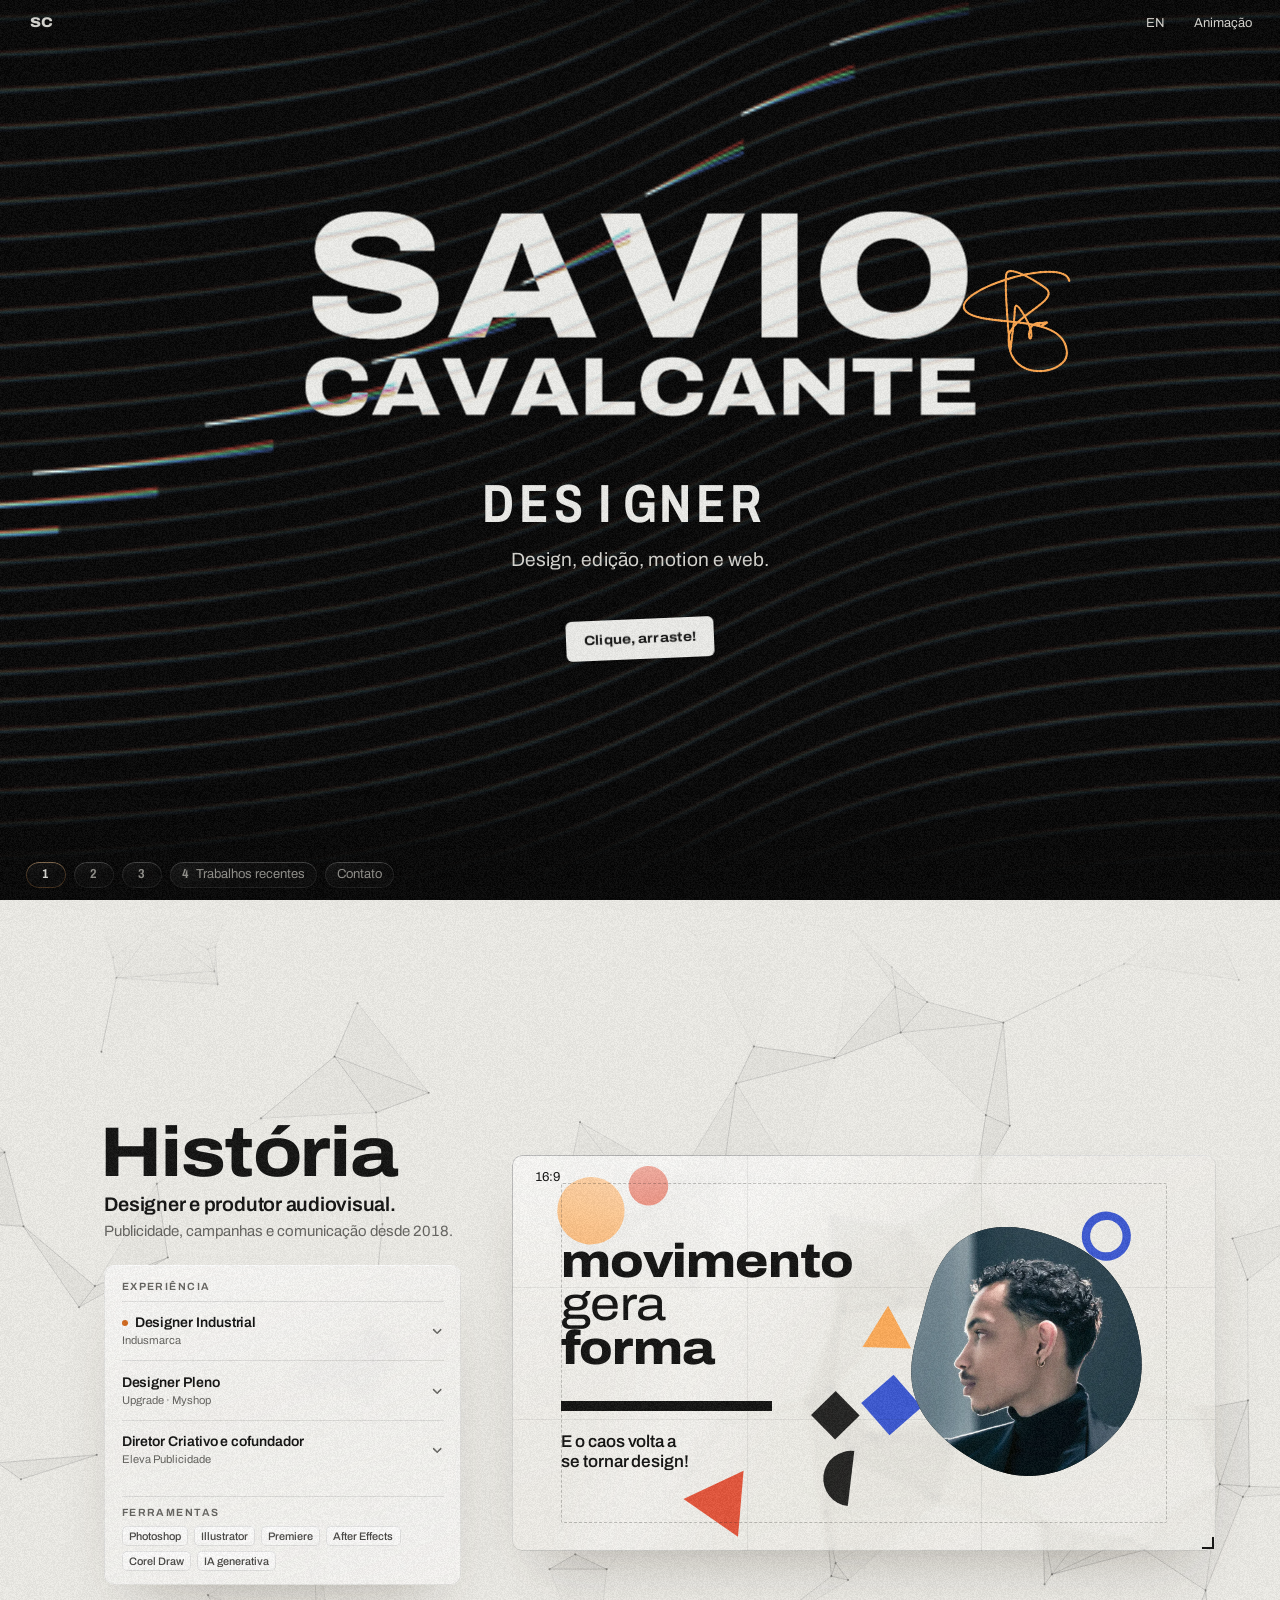
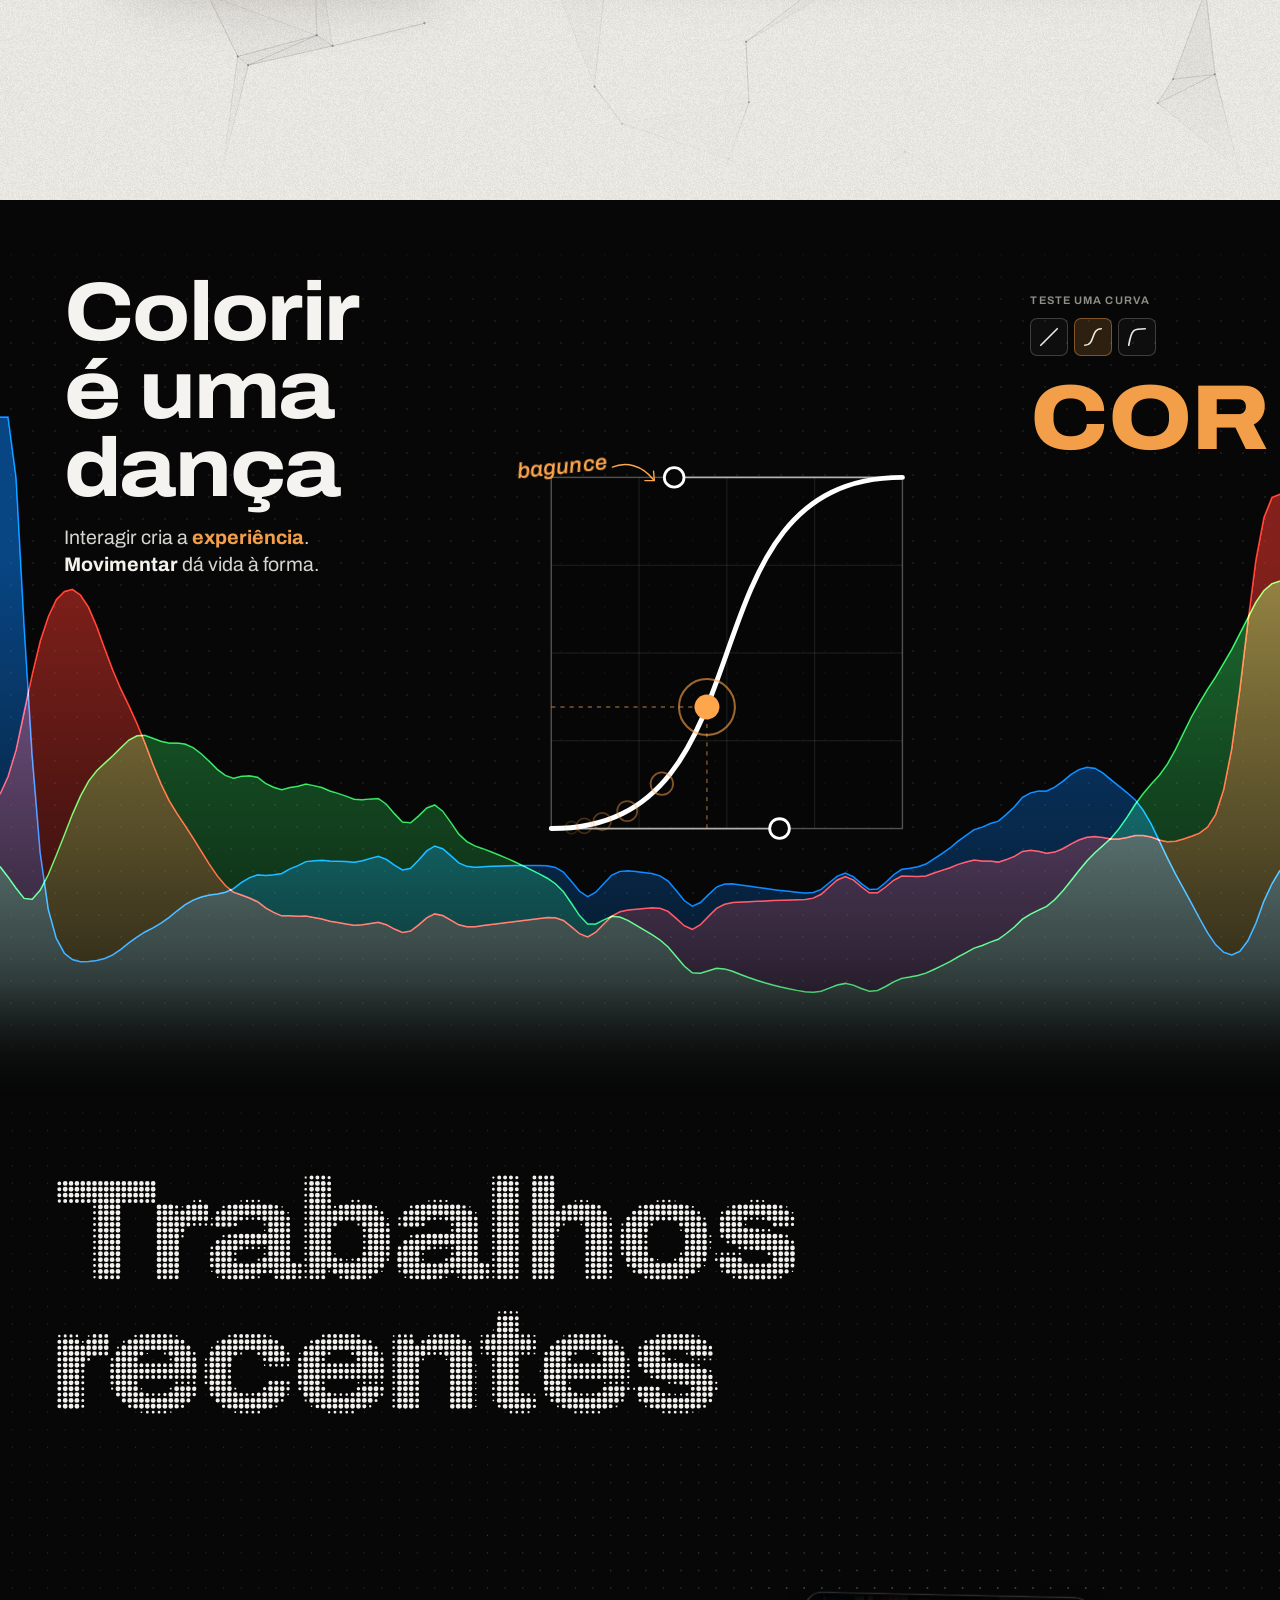
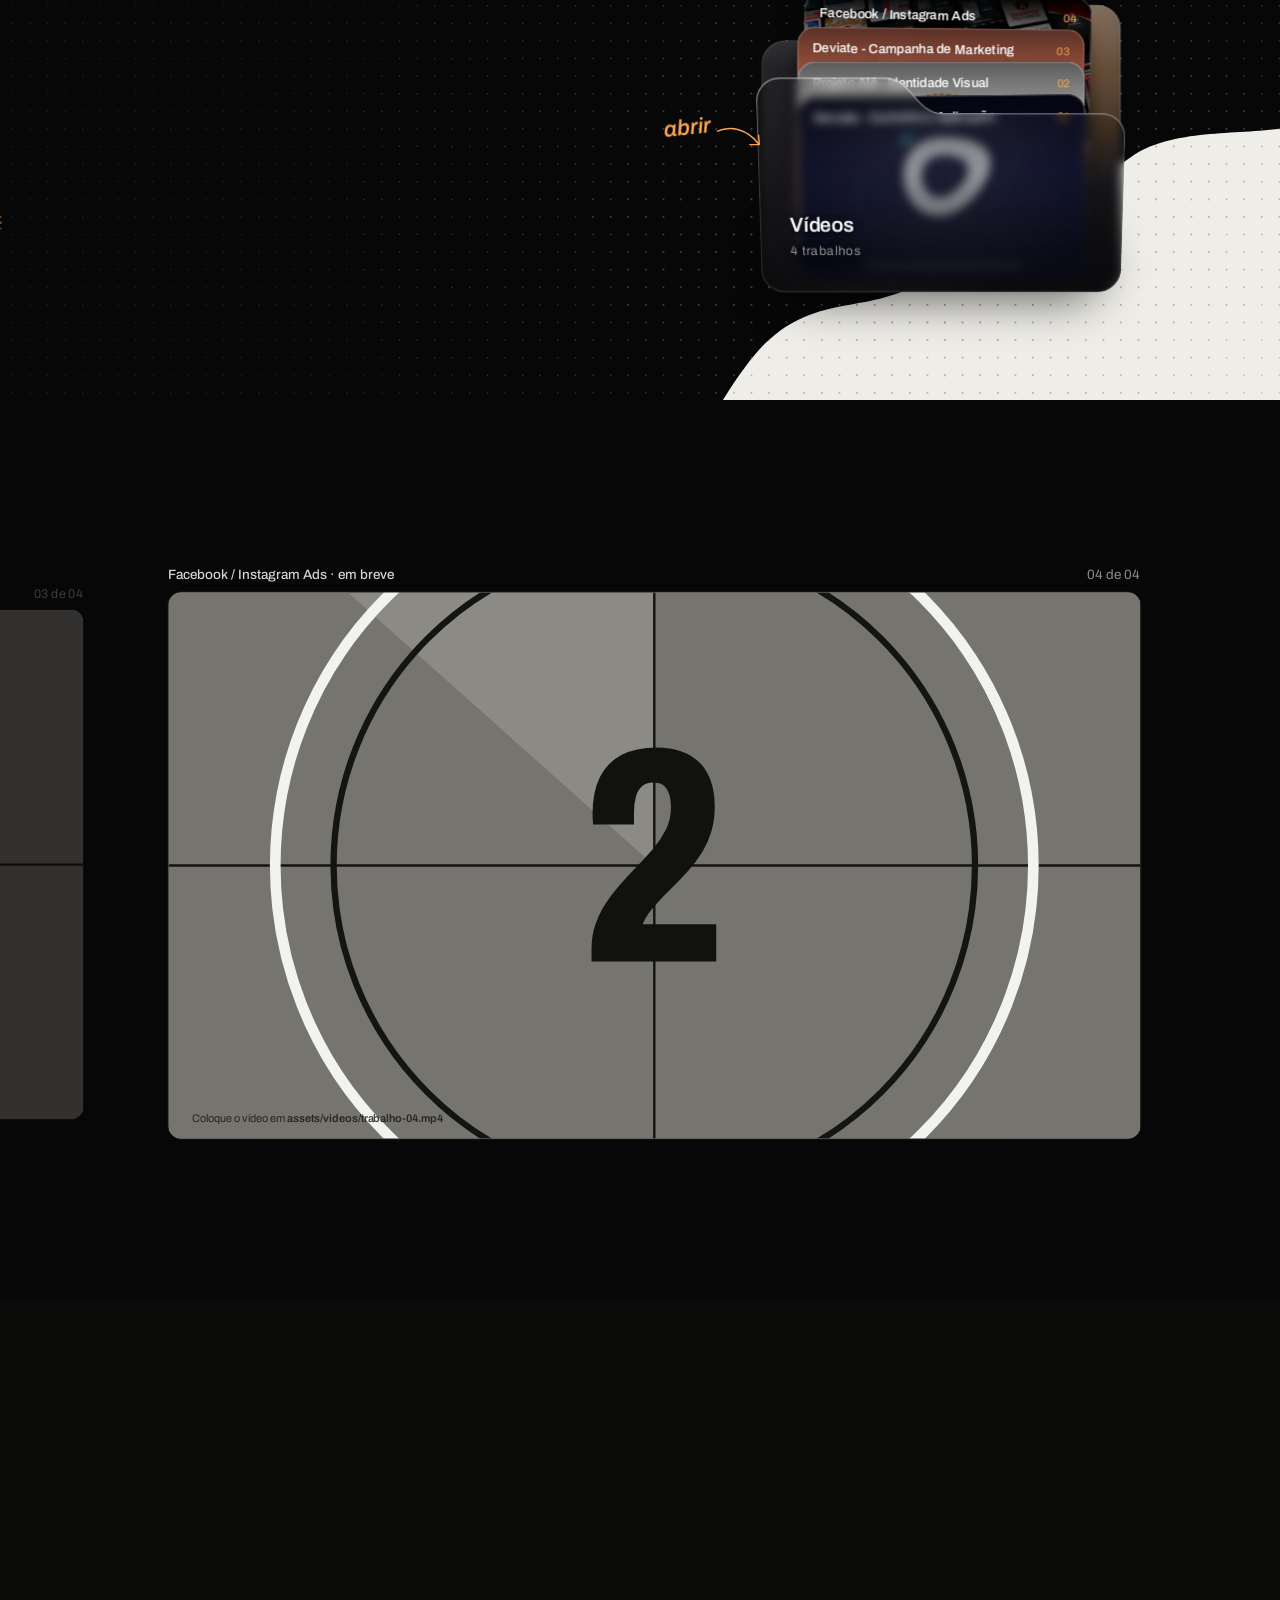
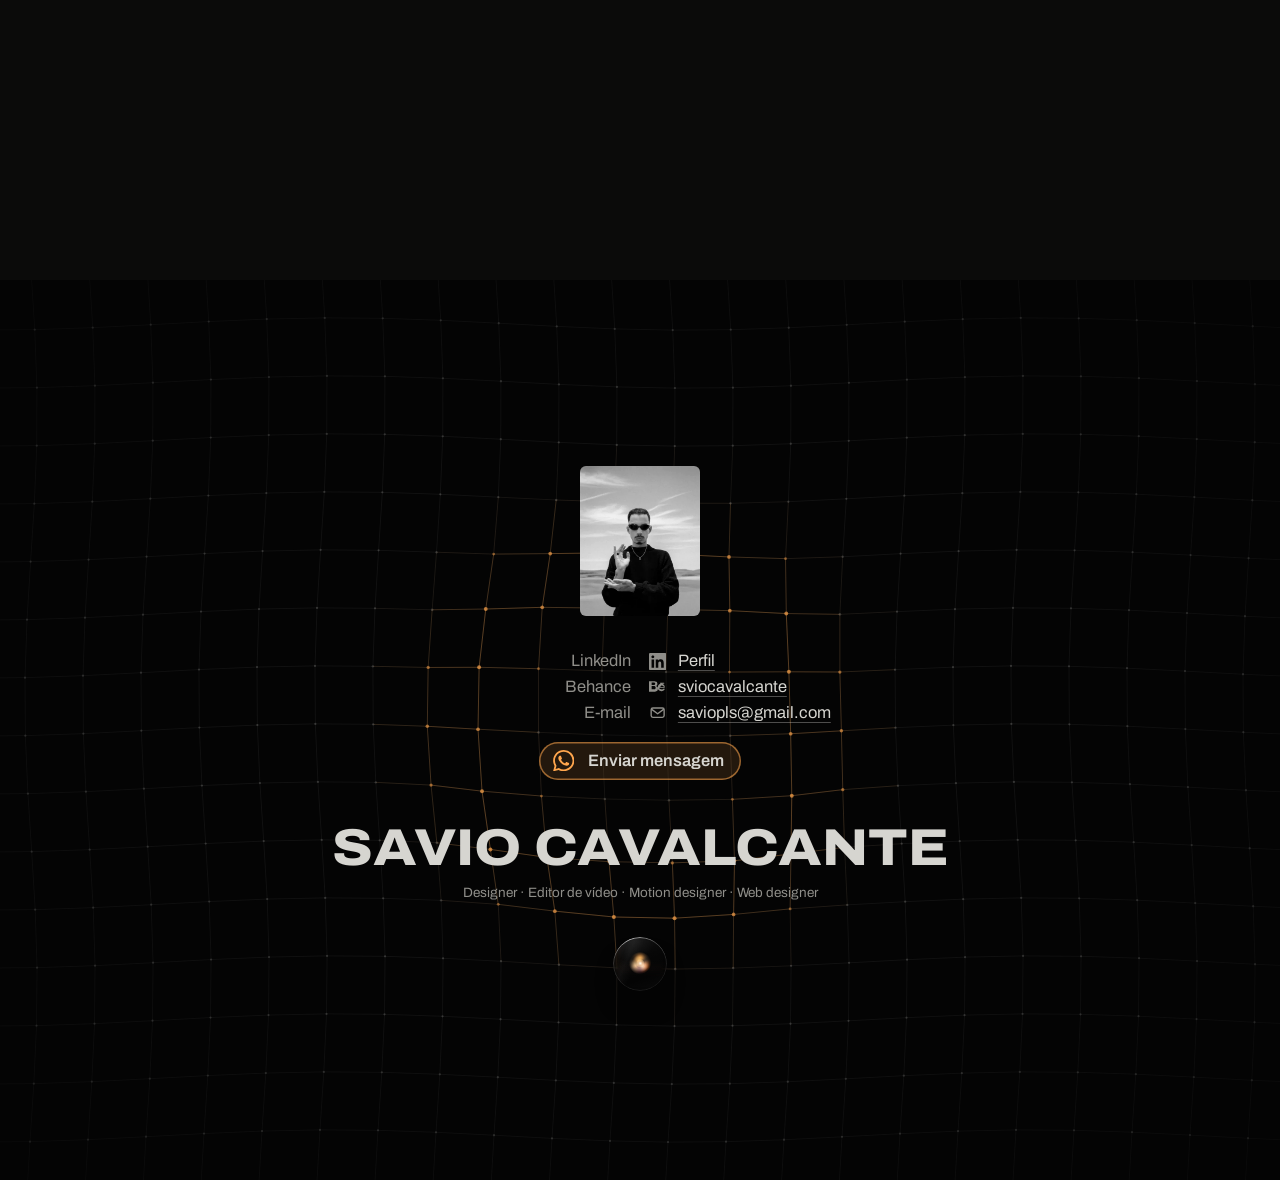
==== commit 1b09326a: "Portfólio: desempenho (cordas leves sem GPU, abertura em partes, arquivos minificados) Publica os co" ====
--- a/index.html
+++ b/index.html
@@ -8,9 +8,13 @@
 <meta name="theme-color" content="#050505">
 <link rel="icon" href="data:,">
 <link rel="preload" href="assets/fonts/archivo-latin.woff2" as="font" type="font/woff2" crossorigin>
-<link rel="stylesheet" href="shared/base.css">
+<style>*,*:before,*:after{box-sizing:border-box}html,body{margin:0;padding:0}html{-webkit-text-size-adjust:100%;text-size-adjust:100%}body{min-height:100%;-webkit-font-smoothing:antialiased;-moz-osx-font-smoothing:grayscale;text-rendering:optimizeLegibility}img,video,svg,canvas{display:block;max-width:100%}button{font:inherit;color:inherit;background:none;border:0;padding:0;margin:0;cursor:pointer;-webkit-tap-highlight-color:transparent}a{color:inherit;-webkit-tap-highlight-color:transparent}h1,h2,h3,p,ol,ul,figure{margin:0;padding:0}ol,ul{list-style:none}.sr-only{position:absolute!important;width:1px;height:1px;padding:0;margin:-1px;overflow:hidden;clip:rect(0 0 0 0);clip-path:inset(50%);white-space:nowrap;border:0}html.js,html.js body{height:100%;overflow:hidden;overscroll-behavior:none}html.js .viewport{position:fixed;inset:0;overflow:hidden;touch-action:none;user-select:none;-webkit-user-select:none;cursor:grab}html.js .viewport.is-dragging{cursor:grabbing}html.js .viewport.is-overview{cursor:zoom-in}html.js .viewport.is-overview.is-dragging{cursor:grabbing}html.js .world{position:absolute;left:0;top:0;width:0;height:0;transform-origin:0 0}html.js .stop{position:absolute}html.js .viewport.is-overview .stop *{pointer-events:none}html.js .viewport.is-overview .stop{cursor:pointer}html.js .selectable{user-select:text;-webkit-user-select:text;cursor:text}.viewport.is-cut{animation:sc-cut .26s ease-out}@keyframes sc-cut{0%{opacity:.25}to{opacity:1}}html.no-js .stop{position:relative;min-height:100vh}html.no-js .intro,html.no-js .hud-bottom,html.no-js [data-map-toggle],html.no-js [data-motion-toggle],html.no-js [data-lang-toggle]{display:none!important}.work-media{position:relative;overflow:hidden}.work-media video{position:absolute;inset:0;width:100%;height:100%;object-fit:cover;opacity:0;transition:opacity .6s ease-out}.work-media.is-ready video{opacity:1}.work-ph{position:absolute;inset:0;display:none}.work-media.is-missing .work-ph{display:block}.work-media.is-missing video{display:none}.img-slot{position:relative;display:block;overflow:hidden}.img-slot img{width:100%;height:100%;object-fit:cover}.img-slot.is-missing img{display:none}.mark{display:inline-flex;align-items:center}.mark-img{height:100%;width:auto}.mark .mark-text{display:none}.mark.is-text .mark-text{display:inline}@media (prefers-reduced-motion: reduce){.work-media video{transition:none}}</style>
 <link rel="stylesheet" href="v1-contagem/v1.css">
-<script>document.documentElement.className = document.documentElement.className.replace('no-js', 'js');</script>
+<script>
+var r = document.documentElement; r.className = r.className.replace('no-js', 'js');
+// a largura da fonte já na primeira pintura (a mesma conta do refitTitle, em cenas.js): trocá-la depois refaz todos os títulos
+r.style.setProperty('--wdth', Math.min(125, Math.max(62, 62 + ((innerWidth - 40) / Math.max(1, innerHeight - 100) - 0.56) * (63 / 1.22))).toFixed(1) + '%');
+</script>
 </head>
 <body>
 
--- a/v1-contagem/v1.css
+++ b/v1-contagem/v1.css
@@ -1,1451 +1 @@
-/* Archivo servida pelo próprio site: sem a ida e volta ao Google antes do primeiro quadro.
-   O itálico (só dos bilhetes à mão) chega depois do carregamento, pelo cenas.js. */
-@font-face { font-family: 'Archivo'; font-style: normal; font-weight: 300 900; font-stretch: 62% 125%; font-display: swap; src: url('../assets/fonts/archivo-latin.woff2') format('woff2'); unicode-range: U+0000-00FF, U+0131, U+0152-0153, U+02BB-02BC, U+02C6, U+02DA, U+02DC, U+0304, U+0308, U+0329, U+2000-206F, U+20AC, U+2122, U+2191, U+2193, U+2212, U+2215, U+FEFF, U+FFFD; }
-@font-face { font-family: 'Archivo'; font-style: normal; font-weight: 300 900; font-stretch: 62% 125%; font-display: swap; src: url('../assets/fonts/archivo-latin-ext.woff2') format('woff2'); unicode-range: U+0100-02BA, U+02BD-02C5, U+02C7-02CC, U+02CE-02D7, U+02DD-02FF, U+0304, U+0308, U+0329, U+1D00-1DBF, U+1E00-1E9F, U+1EF2-1EFF, U+2020, U+20A0-20AB, U+20AD-20C4, U+2113, U+2C60-2C7F, U+A720-A7FF; }
-
-/* Versão 1 · Contagem. Uma página só, contada pela rolagem: primeiro a pele e o
-   conteúdo das cenas, depois a rolagem que as prende na tela e as empilha. */
-
-:root {
-  --room: #0b0b0a;
-  --room-line: #2a2a27;
-  --room-text: #d6d5d0;
-  --room-dim: #8f8e89;
-  --leader: #8e8c87;
-  --leader-deep: #777570;
-  --light: #ededea;
-  --ink: #111110;
-  --ink-2: #474643;
-  --ink-3: #64635f;
-  --reel: #040404;
-  --tungsten: #ffa64d;
-
-  --mt: clamp(40px, 5.2vh, 52px);
-  --hb: clamp(44px, 5.6vh, 56px);
-  --mx: clamp(10px, 2vw, 28px);
-  --r: clamp(10px, 1.5vmin, 20px);
-  --wdth: 125%;
-
-  --ease-io: cubic-bezier(0.76, 0, 0.24, 1);
-  --ease-out: cubic-bezier(0.16, 1, 0.3, 1);
-
-  color-scheme: dark;
-}
-
-@media (max-width: 720px) {
-  :root { --mt: 48px; --hb: 58px; --mx: 8px; }
-}
-@media (max-height: 460px) {
-  :root { --mt: 38px; --hb: 42px; }
-}
-/* --hb é a altura da barra de baixo; --mb, a distância que o conteúdo guarda dela.
-   Fora do palco as duas são iguais. Dentro, o palco tem a altura da tela com a barra do
-   navegador recolhida (100lvh), mas o HUD fica preso à parte visível: no celular, com a
-   barra do navegador à mostra, o fundo do palco fica escondido atrás dela. --vb é esse
-   pedaço, e o palco soma --vb ao --mb para nada cair em cima do índice. Conta com a barra
-   à mostra (svh), que não muda com a rolagem: o conteúdo não pula quando ela recolhe.
-   No computador, --vb vale 0. */
-:root { --mb: var(--hb); --vb: 0px; }
-@supports (height: 100svh) { :root { --vb: calc(100lvh - 100svh); } }
-.stage { --mb: calc(var(--hb) + var(--vb)); }
-
-html, body { background: var(--room); color: var(--room-text); }
-body {
-  font-family: 'Archivo', ui-sans-serif, system-ui, sans-serif;
-  font-size: 16px; line-height: 1.45;
-  font-variant-numeric: tabular-nums;
-}
-
-::selection { background: var(--tungsten); color: var(--ink); }
-:focus { outline: none; }
-:focus-visible { outline: 2px solid var(--tungsten); outline-offset: 3px; border-radius: 2px; }
-.graph-handle:focus-visible { outline: none; }
-
-/* ---------- Quadros ----------
-   O quadro ocupa a cena inteira: a barra de cima e a de baixo passam por cima
-   dele, e o conteúdo guarda a distância delas (--mt, --mb). */
-
-.frame {
-  position: absolute; inset: 0;
-  color: var(--ink);
-  overflow: hidden;
-  container-type: size;
-}
-@keyframes expose { 0% { filter: brightness(1.14); } 14% { filter: brightness(0.95); } 30% { filter: brightness(1.06); } 100% { filter: none; } }
-@keyframes frame-cue { 0% { opacity: 1; } 22% { opacity: 0; } 44% { opacity: 1; } 66%, 100% { opacity: 0; } }
-.frame--credits { background: var(--reel); color: var(--room-text); }
-
-.chapter-title {
-  font-weight: 760; font-stretch: max(var(--wdth), 108%);
-  font-size: clamp(38px, min(7.2cqw, 13cqh), 96px);
-  line-height: 0.94; letter-spacing: -0.02em;
-  text-wrap: balance;
-}
-.chapter-line {
-  margin-top: 0.9em;
-  font-size: clamp(17px, min(1.7cqw, 3.4cqh), 22px);
-  line-height: 1.35; max-width: 24ch; color: var(--ink);
-  text-wrap: balance;
-}
-.chapter-caption {
-  margin-top: 0.7em; font-size: 13.5px; line-height: 1.4; color: var(--ink-3); max-width: 32ch;
-}
-
-/* ---------- 1 · Título ---------- */
-
-.frame--title {
-  --s: 0;
-  background: #050505;
-  color: var(--light);
-}
-/* as cordas de luz acendem com o letreiro (o apagar da segunda parada é feito no próprio desenho) */
-.title-light {
-  position: absolute; inset: 0; width: 100%; height: 100%; max-width: none;
-  opacity: 0; transition: opacity 1400ms var(--ease-out);
-}
-.is-titled .title-light { opacity: 1; }
-.name {
-  position: absolute; left: 6cqw; right: 6cqw; top: 50%;
-  display: flex; flex-direction: column; align-items: center;
-  font-weight: 820; font-stretch: var(--wdth); text-transform: uppercase;
-  line-height: 0.8; letter-spacing: -0.012em;
-  color: #f4f4f0;
-  /* onde a luz passa, o nome inverte */
-  mix-blend-mode: difference;
-  /* na segunda parada o nome sobe e encolhe até o lugar que o script mede para o bloco todo */
-  transform: translateY(calc(-50% + var(--s) * var(--ny, -15cqh))) scale(calc(1 - var(--s) * (1 - var(--nk, 0.58))));
-  transform-origin: 50% 50%;
-  will-change: transform;
-}
-.name-line { display: block; width: max-content; white-space: nowrap; font-size: 12cqw; }
-.name-line + .name-line { margin-top: 0.06em; }
-.name-measure {
-  position: fixed; left: -9999px; top: 0; visibility: hidden; pointer-events: none;
-  font-size: 100px; font-weight: 820; font-stretch: var(--wdth); text-transform: uppercase;
-  letter-spacing: -0.012em; white-space: nowrap; line-height: 1;
-}
-.name-line .ch { display: inline-block; clip-path: inset(100% 0 -10% 0); }
-/* com script, o nome cru (antes de ser dividido em letras e medido) não aparece */
-.js .frame--title:not(.is-split) .name { visibility: hidden; }
-.roles-static { display: none; font-size: 0.5em; letter-spacing: 0.02em; }
-.motion-off .cells { display: none; }
-.motion-off .roles-static { display: inline; }
-.is-titled .name-line .ch { clip-path: inset(-10% 0 -10% 0); transition: clip-path 600ms var(--ease-out); }
-
-.title-sub {
-  z-index: 1;
-  position: absolute; left: 6cqw; right: 6cqw; top: var(--sub-top, 58%);
-  text-align: center;
-  /* entram só na segunda metade da subida, quando o nome já saiu da frente */
-  opacity: clamp(0, (var(--s) - 0.45) / 0.55, 1);
-  transform: translateY(calc((1 - var(--s)) * 4cqh));
-}
-.roles {
-  color: var(--light);
-  font-weight: 640; font-stretch: 78%; text-transform: uppercase;
-  font-size: clamp(22px, min(4.2cqw, 7cqh), 64px); line-height: 1;
-  letter-spacing: 0.01em;
-}
-.cells { display: inline-flex; }
-.cell { position: relative; display: inline-block; width: 0.66em; text-align: center; }
-/* cada letra cai na célula como antes, mas chega desfocada e acesa: a luz se apaga
-   enquanto ela ganha foco; a letra que sai desce um pouco e some no desfoque */
-.cell-in { display: inline-block; }
-.cell.is-flip .cell-in { animation: cell-flip 420ms var(--ease-out); }
-.cell.is-flip::after {
-  content: attr(data-old); position: absolute; inset: 0; pointer-events: none;
-  animation: cell-out 340ms var(--ease-out) forwards;
-}
-@keyframes cell-flip {
-  0% { transform: translateY(-0.28em); opacity: 0; filter: blur(4px); text-shadow: 0 0 0.4em rgba(255, 238, 218, 0.45); }
-  35% { opacity: 1; filter: blur(0.8px); text-shadow: 0 0 0.3em rgba(255, 238, 218, 0.3); }
-  100% { transform: none; opacity: 1; filter: blur(0); text-shadow: 0 0 0 rgba(255, 238, 218, 0); }
-}
-@keyframes cell-out {
-  0% { transform: none; opacity: 0.85; filter: blur(0); }
-  100% { transform: translateY(0.22em); opacity: 0; filter: blur(5px); }
-}
-.lead {
-  margin: 0.8em auto 0; max-width: 34ch;
-  font-size: clamp(16px, min(1.5cqw, 3cqh), 20px); line-height: 1.4; letter-spacing: 0.005em; color: var(--room-text);
-}
-/* a caixinha: um quadro pequeno e aceso, solto sobre o título, na letra larga do nome.
-   A inclinação e o movimento vêm do script. */
-.title-play { position: relative; margin-top: clamp(26px, 5cqh, 48px); line-height: 1; }
-.title-box {
-  position: relative; display: inline-block; max-width: 100%;
-  padding: 0.86em 1.35em 0.9em;
-  border-radius: 6px;
-  background: var(--light); color: var(--ink);
-  font-size: clamp(13px, min(1.05cqw, 2.2cqh), 14.5px); font-weight: 700; font-stretch: clamp(84%, var(--wdth), 116%); line-height: 1.2;
-  letter-spacing: 0.01em; text-wrap: balance;
-  box-shadow: 0 1px 2px rgba(0, 0, 0, 0.35), 0 10px 24px -12px rgba(0, 0, 0, 0.7);
-  outline: 1px solid transparent; outline-offset: 0;
-  cursor: grab; touch-action: none; pointer-events: none;
-  /* camada própria: ela se move quase o tempo todo e as sombras não são repintadas a cada quadro */
-  will-change: transform;
-  /* é um objeto, não um texto: nada de seleção nem do menu de toque longo */
-  -webkit-user-select: none; user-select: none; -webkit-touch-callout: none;
-  transition: box-shadow 260ms var(--ease-out);
-}
-/* o convite: uma camada de tungstênio por cima do papel acende e apaga em ciclo enquanto
-   ninguém mexeu nela; só a opacidade anima, então o navegador não repinta nada.
-   Com o mouse em cima ela já fica meio acesa. */
-.title-text { position: relative; z-index: 1; }
-.title-tint {
-  position: absolute; inset: 0; border-radius: inherit; pointer-events: none;
-  background: var(--tungsten);
-  box-shadow: 0 0 0 1px rgba(255, 200, 140, 0.9), 0 0 30px rgba(255, 166, 77, 0.5);
-  opacity: 0; transition: opacity 240ms var(--ease-out);
-}
-.is-inviting .title-tint { animation: box-tint 2800ms ease-in-out infinite; }
-@keyframes box-tint { 0%, 34% { opacity: 0; } 52%, 64% { opacity: 1; } 86%, 100% { opacity: 0; } }
-@media (hover: hover) { .title-box:hover .title-tint { animation: none; opacity: 0.7; } }
-.is-pulling .title-tint { animation: none; opacity: 1; }
-/* no mergulho as setas piscam embaixo dela */
-.is-hint .title-drop { opacity: 0.9; }
-.is-hint .title-drop path { animation: drop-run 900ms var(--ease-out) 1; }
-.is-hint .title-drop path:nth-child(2) { animation-delay: 120ms; }
-.is-hint .title-drop path:nth-child(3) { animation-delay: 240ms; }
-/* depois de arremessada, volta ao lugar com um pulo */
-.title-box.is-back { animation: box-back 560ms var(--ease-out) 1; }
-@keyframes box-back { 0% { opacity: 0; scale: 0.6; } 60% { opacity: 1; scale: 1.06; } 100% { scale: 1; } }
-.has-sub .title-box { pointer-events: auto; }
-.title-box:hover { box-shadow: 0 2px 4px rgba(0, 0, 0, 0.32), 0 16px 30px -12px rgba(0, 0, 0, 0.72); }
-.title-box.is-held { cursor: grabbing; box-shadow: 0 3px 6px rgba(0, 0, 0, 0.3), 0 28px 44px -16px rgba(0, 0, 0, 0.8); }
-/* a marca de troca de rolo no canto: só acende quando a caixinha chama */
-.title-box::after {
-  content: ''; position: absolute; top: 6px; right: 6px; width: 5px; height: 5px;
-  border-radius: 50%; background: var(--tungsten); opacity: 0; pointer-events: none;
-}
-.title-box.is-cue::after { animation: frame-cue 900ms steps(1) 1; }
-/* e um contorno se solta dela, como os anéis das alças na Interação */
-.title-box.is-call { animation: box-call 1000ms var(--ease-out) 1; }
-/* arrastando, a caixinha acende em tungstênio, três setas descem dela e a zona
-   "ARREMESSE" aparece na borda de baixo, onde o capítulo seguinte espera;
-   tudo esquenta conforme ela chega perto (--pull) */
-.frame--title::after {
-  content: ''; position: absolute; left: 0; right: 0; bottom: 0; height: 34cqh; pointer-events: none;
-  background: linear-gradient(to top, rgba(255, 166, 77, 0.32), rgba(255, 166, 77, 0) 100%);
-  opacity: 0; transition: opacity 400ms var(--ease-out);
-}
-.frame--title.is-pulling::after { opacity: calc(0.35 + var(--pull, 0) * 0.65); }
-.is-pulling .title-box {
-  background: var(--tungsten); color: #120b04;
-  box-shadow: 0 0 0 1px rgba(255, 200, 140, 0.9), 0 0 34px rgba(255, 166, 77, 0.55), 0 28px 44px -16px rgba(0, 0, 0, 0.8);
-  transition: background-color 250ms var(--ease-out), color 250ms var(--ease-out), box-shadow 250ms var(--ease-out);
-}
-.title-drop {
-  position: absolute; left: 50%; top: calc(100% + 16px); width: 26px; margin-left: -13px;
-  opacity: 0; transition: opacity 300ms var(--ease-out); pointer-events: none;
-}
-.title-drop svg { width: 100%; height: auto; overflow: visible; fill: none; stroke: var(--tungsten); stroke-width: 2.6; stroke-linecap: round; stroke-linejoin: round; filter: drop-shadow(0 0 5px rgba(255, 166, 77, 0.9)); }
-.is-pulling .title-drop { opacity: 1; }
-.title-zone {
-  position: absolute; left: 50%; bottom: calc(var(--mb) + 0.6cqh); z-index: 0;
-  display: inline-flex; align-items: center; gap: 10px;
-  padding: 12px 22px 12px 16px; border-radius: 999px;
-  border: 1.5px dashed rgba(255, 166, 77, 0.85);
-  color: #ffd2a3; font-size: clamp(14px, 1.2cqw, 16px); font-weight: 760; font-stretch: 112%; letter-spacing: 0.14em; white-space: nowrap;
-  -webkit-user-select: none; user-select: none;
-  background: rgba(255, 166, 77, calc(0.08 + var(--pull, 0) * 0.3));
-  box-shadow: 0 0 calc(var(--pull, 0) * 40px) rgba(255, 166, 77, 0.6);
-  opacity: 0; transform: translate(-50%, 14px); pointer-events: none;
-  transition: opacity 300ms var(--ease-out), transform 400ms var(--ease-out);
-}
-.title-zone svg { width: 20px; height: 20px; fill: none; stroke: currentColor; stroke-width: 2.4; stroke-linecap: round; stroke-linejoin: round; }
-.is-pulling .title-zone { opacity: 1; transform: translate(-50%, 0); }
-.is-pulling .title-zone svg { animation: zone-bob 800ms var(--ease-out) infinite; }
-@keyframes zone-bob { 0%, 100% { transform: translateY(-2px); } 50% { transform: translateY(3px); } }
-.is-pulling .title-drop path { animation: drop-run 900ms var(--ease-out) infinite; }
-.is-pulling .title-drop path:nth-child(2) { animation-delay: 150ms; }
-.is-pulling .title-drop path:nth-child(3) { animation-delay: 300ms; }
-@keyframes drop-run { 0% { opacity: 0; transform: translateY(-6px); } 40% { opacity: 1; } 100% { opacity: 0; transform: translateY(8px); } }
-
-/* a assinatura: segue o bloco do nome (sobe e encolhe com ele) e fica ao lado dele.
-   Só aparece na segunda fase, junto com os papéis: o traço se risca enquanto eles entram */
-.sign {
-  position: absolute; left: 6cqw; right: 6cqw; top: 50%; height: var(--nh, 30cqh); z-index: 1;
-  transform: translateY(calc(-50% + var(--s) * var(--ny, -15cqh))) scale(calc(1 - var(--s) * (1 - var(--nk, 0.58))));
-  transform-origin: 50% 50%; pointer-events: none; will-change: transform;
-}
-.sign svg {
-  position: absolute; left: 100%; top: 50%; height: 50%; width: auto; overflow: visible;
-  transform: translate(-2%, -42%) rotate(-8deg); opacity: 0; transition: opacity 300ms var(--ease-out);
-}
-.sign path { fill: none; stroke: var(--tungsten); stroke-width: 20; stroke-linecap: round; stroke-linejoin: round; stroke-dasharray: 1; stroke-dashoffset: 1; transition: stroke-dashoffset 300ms ease-in; }
-.is-signing .sign svg { opacity: 1; transition-duration: 120ms; }
-.is-signing .sign path { stroke-dashoffset: 0; transition: stroke-dashoffset 1100ms cubic-bezier(0.45, 0, 0.25, 1); }
-/* no retrato as duas linhas ocupam a largura toda: ela assina acima de SAVIO, no canto direito,
-   sem tocar nas letras */
-@container (max-aspect-ratio: 1/1) {
-  .sign svg { left: auto; right: 0; top: auto; bottom: calc(100% + 0.6cqh); height: 34%; transform: rotate(-8deg); }
-}
-
-@keyframes box-call {
-  0% { outline-color: rgba(237, 237, 234, 0.7); outline-offset: 0; }
-  100% { outline-color: rgba(237, 237, 234, 0); outline-offset: 18px; }
-}
-.title-hint {
-  position: absolute; left: 0; right: 0; bottom: calc(var(--mb) + 2cqh);
-  text-align: center; font-size: 13px; color: var(--room-text);
-  opacity: calc(1 - var(--s) * 4);
-  transition: opacity 600ms;
-}
-.title-hint.is-gone { opacity: 0; }
-
-/* ---------- 2 · Design ---------- */
-
-/* o painel é papel: o mesmo papel claro da maré dos Trabalhos, a malha escura vaga por
-   trás e o quadro e a placa viram vidro claro. A tinta é a escura de sempre; o tungstênio
-   aprofunda no papel (--hot nos pontos, ícones e luz; --hot-ink no texto, 4,5:1). */
-.frame--design {
-  --paper: #eeede8;
-  --ink: #111110; --ink-2: #474643; --ink-3: #64635f;
-  --hot: #d2681b; --hot-ink: #a34b0b;
-  --rule: rgba(17, 17, 16, 0.1);
-  background: var(--paper);
-}
-.frame--design :focus-visible { outline-color: var(--hot-ink); }
-.frame--design {
-  display: grid;
-  grid-template-columns: minmax(0, 31cqw) minmax(0, 1fr);
-  gap: 4cqw;
-  padding: calc(var(--mt) + 4cqh) 5cqw calc(var(--mb) + 3cqh);
-}
-.design-copy { position: relative; z-index: 1; display: flex; flex-direction: column; align-self: center; min-height: 0; margin-left: 3.5cqw; }
-/* "Design é" numa linha só, do tamanho da coluna; o D grande recua o que a letra tem de respiro para alinhar com o resto */
-.frame--design .chapter-title { white-space: nowrap; margin-left: -0.055em; font-size: clamp(38px, min(6.1cqw, 13cqh), 96px); }
-/* a malha (e a grade cinética do fechamento) fica atrás de tudo no painel */
-.kgrid, .lattice { position: absolute; inset: 0; width: 100%; height: 100%; max-width: none; pointer-events: none; }
-.monitor-area { z-index: 1; }
-.formats { display: flex; gap: 18px; margin-top: 2.2em; }
-.formats button {
-  position: relative; padding: 12px 0 8px; font-size: 13.5px; color: var(--ink-2);
-}
-.formats button::before {
-  content: ''; position: absolute; left: 0; top: 0; height: 0; width: 8px;
-  border-top: 1px solid currentColor;
-}
-.formats button:hover { color: var(--ink); }
-.formats button.is-on { color: var(--ink); }
-.formats button.is-on::before { width: 100%; border-top-width: 2px; }
-
-/* "Design é o que dá forma ao… caos": a palavra é um quadrado de letras do tamanho do título */
-.design-claim { font-size: clamp(20px, min(2.2cqw, 4.4cqh), 32px); line-height: 1.25; margin-top: 0.45em; }
-.design-copy:has(.about) .design-claim {
-  font-size: clamp(14px, min(1.3cqw, 2.6cqh), 17.5px); line-height: 1.45; max-width: 26em; color: var(--ink-3);
-  max-height: 7em; overflow: hidden;
-  transition: max-height 520ms var(--ease-out), opacity 300ms var(--ease-out), margin-top 520ms var(--ease-out);
-}
-/* a frase em dois tons: o que ele é em destaque, numa linha só, e o contexto mais baixo embaixo */
-.design-lead {
-  display: block; margin-bottom: 0.2em;
-  font-size: 1.32em; font-weight: 620; line-height: 1.2; letter-spacing: -0.012em; color: var(--ink);
-}
-.design-copy:has(.about.is-instant) .design-claim { transition: none; }
-
-/* o painel de experiência: rótulos como o "Teste uma curva" da Interação, linhas finas entre
-   os cargos, o período em algarismos de mesma largura; o trabalho atual ganha o tungstênio */
-/* a placa: o mesmo vidro do quadro ao lado, um pouco mais leitoso, para o texto não brigar com a malha */
-.about {
-  --pd: clamp(14px, 1.5cqw, 22px);
-  --plate: #f3f2ee;
-  position: relative; margin-top: clamp(14px, 3cqh, 30px); max-width: 30em;
-  padding: calc(var(--pd) * 0.85) var(--pd) calc(var(--pd) * 0.7);
-  font-size: clamp(13px, min(1.08cqw, 2.1cqh), 15.5px);
-  border-radius: 10px;
-  background:
-    linear-gradient(160deg, rgba(255, 255, 255, 0.62) 0%, rgba(255, 255, 255, 0.22) 42%, rgba(255, 255, 255, 0.4) 100%),
-    rgba(243, 242, 238, 0.66);
-  -webkit-backdrop-filter: blur(6px) saturate(140%);
-  backdrop-filter: blur(6px) saturate(140%);
-  box-shadow:
-    inset 0 1px 0 rgba(255, 255, 255, 0.95),
-    inset 0 0 0 1px rgba(17, 17, 16, 0.08),
-    0 30px 60px -32px rgba(58, 44, 28, 0.34);
-}
-.about-label {
-  font-size: 10.5px; font-weight: 640; letter-spacing: 0.14em; text-transform: uppercase; color: var(--ink-3);
-  margin-bottom: 0.6em;
-}
-.about-list { list-style: none; margin: 0 0 clamp(10px, 2.2cqh, 20px); padding: 0; transition: margin-bottom 520ms var(--ease-out); }
-.about-list > li { border-top: 1px solid var(--rule); }
-.about-row {
-  position: relative; display: grid; grid-template-columns: minmax(0, 1fr) 1.2em; column-gap: 1em; align-items: center;
-  width: 100%; padding: 0.95em 0; text-align: left; color: inherit; font: inherit; cursor: pointer;
-}
-.about-row:focus-visible { outline: 1px solid var(--hot-ink); outline-offset: 2px; border-radius: 3px; }
-.about-role { font-size: 1.08em; font-weight: 600; color: var(--ink); line-height: 1.25; letter-spacing: -0.005em; transition: color 250ms var(--ease-out); }
-.about-org { grid-column: 1; margin-top: 0.12em; font-size: 0.86em; color: var(--ink-3); line-height: 1.35; letter-spacing: 0.005em; }
-.is-open .about-role { color: #000; }
-/* o trabalho atual: um ponto de tungstênio antes do cargo */
-.is-now .about-role::before {
-  content: ''; display: inline-block; width: 6px; height: 6px; margin: 0 0.5em 0.12em 0; border-radius: 50%;
-  background: var(--hot); vertical-align: middle;
-}
-.about-mark { grid-column: 2; grid-row: 1 / span 2; justify-self: end; width: 0.95em; height: 0.95em; color: var(--ink-3); transition: color 250ms var(--ease-out), transform 420ms var(--ease-out); }
-.about-mark svg { display: block; width: 100%; height: 100%; fill: none; stroke: currentColor; stroke-width: 1.4; stroke-linecap: round; stroke-linejoin: round; }
-.about-row:hover .about-mark { color: var(--ink); }
-.about-row:hover .about-role { color: #000; }
-/* fechado aponta para baixo (v); aberto, para o lado (‹) */
-.is-open .about-row .about-mark { color: var(--hot); transform: rotate(90deg); }
-/* o que o cargo fazia: desce pela grade (0fr → 1fr) */
-.about-more { display: grid; grid-template-rows: 0fr; transition: grid-template-rows 520ms var(--ease-out); }
-.about-more-in { min-height: 0; overflow: hidden; }
-.is-open .about-more { grid-template-rows: 1fr; }
-.about-when, .about-text, .about-pie { opacity: 0; transform: translateY(-0.3em); transition: opacity 360ms var(--ease-out), transform 520ms var(--ease-out); }
-.is-open .about-when, .is-open .about-text, .is-open .about-pie { opacity: 1; transform: none; }
-.is-open .about-text { transition-delay: 60ms; }
-.is-open .about-pie { transition-delay: 120ms; }
-.about-when { margin: -0.1em 0 0.5em; font-size: 10.5px; font-weight: 640; color: var(--ink-3); font-variant-numeric: tabular-nums; letter-spacing: 0.12em; text-transform: uppercase; }
-.is-now .about-when { color: var(--hot-ink); }
-.about-text { margin: 0 0 1em; font-size: 0.94em; color: var(--ink-2); line-height: 1.55; max-width: 46ch; }
-/* a pizza e a legenda lado a lado; as cores passaram no validador de paleta sobre a placa
-   clara (#f3f2ee): o laranja aprofundou para passar de 3:1 */
-.about-pie {
-  --c0: #c96a1f; --c1: #4a7ff0; --c2: #199e70;
-  display: grid; grid-template-columns: auto minmax(0, 1fr); align-items: center; column-gap: 1.1em;
-  margin: 0 0 0.9em;
-}
-.about-pie-chart { width: clamp(52px, 4.6em, 72px); height: auto; overflow: visible; }
-/* as cunhas: preenchidas, com um contorno da cor da placa que abre o respiro de 2px entre elas */
-.about-slice {
-  fill: var(--c0); stroke: var(--plate); stroke-width: 2px; stroke-linejoin: round; vector-effect: non-scaling-stroke;
-  transition: opacity 200ms var(--ease-out);
-}
-.about-slice[data-k="1"] { fill: var(--c1); }
-.about-slice[data-k="2"] { fill: var(--c2); }
-.about-pie-legend { list-style: none; margin: 0; padding: 0; display: grid; gap: 0.18em; }
-.about-pie-item { display: grid; grid-template-columns: 0.62em minmax(0, 1fr) auto; align-items: center; column-gap: 0.55em; transition: opacity 200ms var(--ease-out); }
-.about-pie-sw { width: 0.62em; height: 0.62em; border-radius: 2px; background: var(--c0); }
-.about-pie-item[data-k="1"] .about-pie-sw { background: var(--c1); }
-.about-pie-item[data-k="2"] .about-pie-sw { background: var(--c2); }
-.about-pie-name { color: var(--ink-2); }
-.about-pie-val { color: var(--ink); font-variant-numeric: tabular-nums; font-weight: 600; }
-.about-pie-cap {
-  grid-column: 1 / -1; margin-bottom: 0.7em; padding-top: 0.8em; border-top: 1px solid var(--rule);
-  font-size: 10.5px; font-weight: 640; letter-spacing: 0.14em; text-transform: uppercase; color: var(--ink-3);
-}
-/* destaque: passar por uma fatia ou pelo nome apaga as outras */
-.about-pie[data-hl="0"] [data-k]:not([data-k="0"]), .about-pie[data-hl="1"] [data-k]:not([data-k="1"]), .about-pie[data-hl="2"] [data-k]:not([data-k="2"]) { opacity: 0.32; }
-/* com um cargo aberto, as ferramentas recolhem */
-.about-kit { display: grid; grid-template-rows: 1fr; transition: grid-template-rows 520ms var(--ease-out), opacity 300ms var(--ease-out); }
-.about-kit > div { min-height: 0; overflow: hidden; }
-/* a linha e o respiro ficam dentro do que recolhe, para a placa fechar justa no último cargo */
-.about-kit .about-label { border-top: 1px solid var(--rule); padding-top: 0.75em; }
-.about.is-instant .about-more, .about.is-instant .about-kit, .about.is-instant .about-when, .about.is-instant .about-text, .about.is-instant .about-pie, .about.is-instant .about-mark, .about.is-instant .about-slice { transition: none; }
-/* as ferramentas: etiquetas com cara de botão, sem interação (sem hover, sem cursor de mão) */
-.about-tools { list-style: none; margin: 0; padding: 0 0 0.15em; display: flex; flex-wrap: wrap; gap: 0.4em; }
-.about-tools li {
-  padding: 0.3em 0.68em 0.32em; border-radius: 5px; white-space: nowrap;
-  font-size: 0.84em; font-weight: 520; line-height: 1.2; color: var(--ink-2);
-  background: linear-gradient(180deg, rgba(255, 255, 255, 0.8), rgba(255, 255, 255, 0.45));
-  box-shadow: inset 0 0 0 1px rgba(17, 17, 16, 0.1), inset 0 1px 0 rgba(255, 255, 255, 0.9);
-  cursor: default; user-select: none;
-}
-.about.is-in .about-list > li, .about.is-in .about-tools { animation: about-in 640ms var(--ease-out) both; animation-delay: calc(160ms + var(--i, 5) * 70ms); }
-@keyframes about-in { from { opacity: 0; transform: translateY(0.6em); } }
-.motion-off .about.is-in .about-list > li, .motion-off .about.is-in .about-tools { animation: none; }
-.caos {
-  /* o tamanho final vem do script: a largura do título, limitada pela altura livre */
-  --cell: 1.16em;
-  --line: rgba(237, 237, 234, 0.2);
-  --paint: var(--tungsten);
-  position: relative; display: block; flex: none;
-  width: calc(var(--cols, 2) * var(--cell) + 1px); height: calc(var(--rows, 2) * var(--cell) + 1px);
-  margin-top: 0.32em;
-  border-right: 1px solid var(--line); border-bottom: 1px solid var(--line);
-  background:
-    linear-gradient(to right, var(--line) 1px, transparent 1px) 0 0 / var(--cell) 100%,
-    linear-gradient(to bottom, var(--line) 1px, transparent 1px) 0 0 / 100% var(--cell);
-  font-size: clamp(38px, min(7.2cqw, 13cqh), 96px);
-  font-weight: 760; font-stretch: max(var(--wdth), 108%); line-height: 1;
-  cursor: pointer; border-radius: 0;
-}
-.caos:focus-visible { outline-offset: 6px; }
-/* cada letra é pintada da esquerda para a direita: uma cópia colorida se revela por cima da preta */
-.caos-l {
-  position: absolute; left: 0; top: 0; width: var(--cell); height: var(--cell);
-  display: grid; place-items: center; padding-bottom: 0.1em;
-  color: var(--ink);
-  transform: translate(calc(var(--x, 0) * 100%), calc(var(--y, 0) * 100%)) rotate(var(--rot, 0deg));
-  transition: transform 780ms var(--ease-io) var(--d, 0ms);
-}
-.caos-l::after {
-  content: attr(data-ch);
-  position: absolute; inset: 0; display: grid; place-items: center; padding-bottom: 0.1em;
-  color: var(--paint);
-  clip-path: inset(0 100% 0 0);
-  transition: clip-path 300ms var(--ease-out) var(--pd, 0ms);
-}
-.caos-l.is-painted::after { clip-path: inset(0 0 0 0); transition-duration: 560ms; }
-.caos.is-instant .caos-l, .caos.is-instant .caos-l::after { transition: none; }
-
-.monitor-area { position: relative; min-height: 0; display: grid; place-items: center; }
-/* o quadro é uma placa de vidro: deixa a malha passar borrada, tem um véu mais claro
-   no alto e uma borda fina que escurece do lado em que o cursor está (--gx, --gy);
-   no papel a luz não aparece clara, então a borda se marca pela tinta */
-.monitor {
-  --gx: 18%; --gy: 0%;
-  position: relative; width: 320px; height: 180px;
-  border-radius: 10px;
-  background:
-    linear-gradient(112deg, transparent 22%, rgba(255, 255, 255, 0.28) 30%, transparent 44%),
-    linear-gradient(160deg, rgba(255, 255, 255, 0.5) 0%, rgba(255, 255, 255, 0.18) 42%, rgba(255, 255, 255, 0.1) 70%, rgba(255, 255, 255, 0.3) 100%);
-  -webkit-backdrop-filter: blur(3.5px) saturate(150%);
-  backdrop-filter: blur(3.5px) saturate(150%);
-  box-shadow:
-    inset 0 1px 0 rgba(255, 255, 255, 0.9),
-    inset 0 -1px 0 rgba(17, 17, 16, 0.08),
-    0 30px 60px -30px rgba(58, 44, 28, 0.34);
-  container-type: size;
-  cursor: pointer;
-}
-.monitor::before, .monitor::after {
-  content: ''; position: absolute; inset: 0; border-radius: inherit; pointer-events: none;
-}
-/* o reflexo: uma mancha de luz suave sobre a placa */
-.monitor::before {
-  background: radial-gradient(70% 60% at var(--gx) var(--gy), rgba(255, 255, 255, 0.55), transparent 72%);
-}
-/* a borda: 1px de vidro, mais marcada perto da luz */
-.monitor::after {
-  padding: 1px;
-  background: radial-gradient(90% 110% at var(--gx) var(--gy), rgba(17, 17, 16, 0.34), rgba(17, 17, 16, 0.13) 55%, rgba(17, 17, 16, 0.09));
-  -webkit-mask: linear-gradient(#000 0 0) content-box, linear-gradient(#000 0 0);
-  -webkit-mask-composite: xor;
-  mask: linear-gradient(#000 0 0) content-box exclude, linear-gradient(#000 0 0);
-}
-.monitor > span, .monitor > svg { position: absolute; display: block; }
-.m-safe { inset: 7% 7%; border: 1px dashed rgba(17, 17, 16, 0.24); border-radius: 2px; }
-.m-third { background: rgba(17, 17, 16, 0.07); }
-.m-third--v1, .m-third--v2 { top: 0; bottom: 0; width: 1px; }
-.m-third--v1 { left: 33.333%; } .m-third--v2 { left: 66.666%; }
-.m-third--h1, .m-third--h2 { left: 0; right: 0; height: 1px; }
-.m-third--h1 { top: 33.333%; } .m-third--h2 { top: 66.666%; }
-.m-blob { overflow: visible; max-width: none; }
-.m-blob path { fill: var(--ink); }
-/* a foto é recortada por máscara, não por clipPath: a máscara sai com a borda suavizada */
-.m-blob mask path { fill: #fff; }
-.m-blob-img { opacity: 0; transition: opacity 600ms var(--ease-out); }
-.m-blob-img.is-ready { opacity: 1; }
-.monitor > .m-shapes { left: 0; top: 0; width: 100%; height: 100%; max-width: none; pointer-events: none; }
-.m-bar { height: 2.6cqmin; min-height: 2px; background: var(--ink); }
-/* a janela da corrente: três linhas, medidas e escaladas pelo script; as palavras andam pelo relógio */
-.m-words { left: 0; top: 0; font-size: 100px; transform-origin: 0 0; }
-.m-w, .m-w-measure {
-  font-weight: 820; font-stretch: 112%; line-height: 0.8; color: var(--ink);
-  letter-spacing: -0.02em; white-space: nowrap;
-}
-.m-w { position: absolute; left: 0; top: 0; }
-/* o verbo é a dobradiça da corrente: mais leve que os dois nomes */
-.m-w--verb { font-weight: 440; letter-spacing: -0.01em; }
-.m-w-measure { position: fixed; left: -9999px; top: 0; visibility: hidden; pointer-events: none; font-size: 100px; }
-/* o subtítulo do quadro fecha a ideia do capítulo */
-.monitor > .m-text {
-  font-size: clamp(10px, 4.3cqmin, 19px); font-weight: 560; line-height: 1.18; color: var(--ink);
-  letter-spacing: -0.005em; text-wrap: balance;
-}
-.m-ratio { left: 3.2%; top: 3.2%; z-index: 2; font-size: 13px; color: var(--ink); letter-spacing: 0.02em; font-variant-numeric: tabular-nums; }
-/* o canto que se arrasta: área de toque de 44px, desenho de um canto de recorte */
-.monitor > .m-handle {
-  right: -22px; bottom: -22px; width: 44px; height: 44px;
-  cursor: nwse-resize; touch-action: none; border-radius: 50%;
-}
-.m-handle::before {
-  content: ''; position: absolute; left: 8px; top: 8px; width: 12px; height: 12px;
-  border-right: 2px solid var(--ink); border-bottom: 2px solid var(--ink);
-  transition: transform 300ms var(--ease-out);
-}
-.m-handle:hover::before, .is-resizing .m-handle::before { transform: translate(3px, 3px); }
-.m-handle:focus-visible { outline: none; }
-.m-handle:focus-visible::before { border-color: var(--hot); }
-
-/* ---------- 4 · Trabalhos recentes: a abertura ----------
-   Painel escuro, como a Interação e o Design. O arco só guia o olhar; quem leva
-   aos vídeos é a pasta de vidro (desenho do Glassmorphism Folder Cards,
-   de Kedhareswer Naidu, MIT). */
-
-.frame--works {
-  --ink: #f1f0ec; --ink-2: #aeada8; --ink-3: #8f8e89; --light: #070707;
-  background: #070707 radial-gradient(rgba(255, 255, 255, 0.075) 1px, transparent 1.5px) 0 0 / 22px 22px;
-}
-.frame--works { padding: 6cqh 5cqw; }
-/* o desenho não pega o ponteiro */
-.onion { position: absolute; inset: 0; pointer-events: none; z-index: 0; }
-.onion-svg { width: 100%; height: 100%; overflow: visible; }
-.onion-path { fill: none; stroke: rgba(255, 255, 255, 0.22); stroke-width: 1; stroke-dasharray: 2 6; }
-/* a linha cheia se desenha atrás do ponto e mostra o caminho já andado */
-.onion-run { fill: none; stroke: var(--ink); stroke-width: 1.6; opacity: 0.45; stroke-dasharray: 1000; }
-.onion-ghosts circle { fill: none; stroke: var(--ink); stroke-width: 1; }
-.onion-dot { fill: var(--ink); transition: opacity 300ms var(--ease-out); }
-/* o ponto jogado pelo clique é de tungstênio, para se distinguir do que anda sozinho */
-.onion-toss { fill: var(--tungsten); }
-/* a cada queda um anel se abre na boca do bolso */
-.onion-splash { fill: none; stroke: var(--tungsten); stroke-width: 1.5; opacity: 0; transform-box: fill-box; transform-origin: center; }
-.onion-splash.is-on { animation: onion-splash 900ms var(--ease-out) 1; }
-@keyframes onion-splash { 0% { opacity: 0.9; transform: scale(0.2); } 100% { opacity: 0; transform: scale(2.4); } }
-.frame--works.is-open .onion-dot, .frame--works.is-open .onion-ghosts { opacity: 0 !important; }
-.works-copy { position: absolute; left: 5cqw; top: calc(var(--mt) + 3.5cqh); z-index: 2; max-width: 44cqw; pointer-events: none; }
-.frame--works .chapter-title { font-size: clamp(34px, min(5.4cqw, 11cqh), 84px); }
-.works-readout { display: flex; flex-wrap: wrap; gap: 4px 14px; margin-top: 1.1em; font-size: 13.5px; color: var(--ink-2); }
-.readout-count { font-variant-numeric: tabular-nums; color: var(--tungsten); }
-.readout-work { color: var(--ink); font-weight: 560; }
-/* o nome troca subindo, a cada trabalho que sai da pasta */
-.works-readout.is-flip span { animation: readout-in 520ms var(--ease-out) both; }
-.works-readout.is-flip .readout-work { animation-delay: 70ms; }
-@keyframes readout-in { from { opacity: 0; transform: translateY(0.6em); } to { opacity: 1; transform: none; } }
-.readout-count, .readout-work { display: inline-block; }
-/* com a retícula (halftone.js) o fundo e o título são pontos num canvas: o h2 fica só para
-   os leitores de tela, a linha do trabalho da vez desce para baixo do desenho e o arco
-   em SVG sai (quem corre o arco é um cometa na própria retícula; fica o anel da queda) */
-.halftone { position: absolute; inset: 0; width: 100%; height: 100%; max-width: none; pointer-events: none; z-index: 0; }
-.frame--works.has-halftone { background: #070707; }
-.has-halftone .chapter-title { position: absolute; width: 1px; height: 1px; overflow: hidden; clip-path: inset(50%); white-space: nowrap; }
-.has-halftone .works-readout { margin-top: calc(var(--ht-gap, 0px) + 18px); font-size: 15px; }
-.has-halftone .onion-path, .has-halftone .onion-run, .has-halftone .onion-ghosts, .has-halftone .onion-dot, .has-halftone .onion-toss { display: none; }
-
-/* ---- a pasta ---- */
-/* o padding de baixo não mexe nas pastas (elas se posicionam pelo topo): só leva --vb em px
-   para o script, que assenta a pasta acima da barra do navegador no celular */
-.folders { position: absolute; inset: 0; z-index: 1; pointer-events: none; padding-bottom: var(--vb); }
-.gf {
-  --s: 1;
-  --gf-px: 0; --gf-py: 0;
-  --gf-ease: cubic-bezier(.2, .8, .2, 1);
-  --gf-spring: cubic-bezier(.34, 1.36, .5, 1);
-  --gf-hinge: 0deg; --gf-lift: 42px; --gf-spread: 0px; --gf-fan: 0deg; --gf-stack: 15px;
-  position: absolute; isolation: isolate; pointer-events: none;
-  -webkit-tap-highlight-color: transparent;
-}
-.gf:hover, .gf:focus-within { --gf-hinge: -11deg; --gf-lift: -34px; --gf-spread: 8px; --gf-fan: 1.4deg; --gf-stack: 10px; }
-.gf[data-open] { --gf-hinge: -24deg; --gf-lift: -96px; --gf-spread: 40px; --gf-fan: 5deg; --gf-stack: 30px; }
-/* aberta, os arquivos se espalham em degraus, cada nome à mostra */
-.gf[data-open] { --gf-spread: 22px; --gf-fan: 2.5deg; --gf-stack: 46px; }
-/* fechada: a tampa entreaberta e os arquivos em cascata, cada um com a faixa do nome à mostra */
-.gf:not([data-open]) { --gf-hinge: -8deg; --gf-lift: -10px; --gf-spread: 0px; --gf-fan: 0deg; --gf-stack: 32px; }
-.gf:not([data-open]):hover, .gf:not([data-open]):focus-within { --gf-hinge: -13deg; --gf-lift: -16px; --gf-stack: 34px; }
-.gf-stage { position: absolute; left: 0; top: 0; width: 340px; height: 272px; transform-origin: 0 0; }
-.gf-tilt {
-  position: absolute; inset: 0;
-  transform: perspective(1400px) rotateX(calc(var(--gf-py) * -3deg)) rotateY(calc(var(--gf-px) * 4deg));
-  transition: transform .9s var(--gf-ease);
-}
-.gf-shadow {
-  position: absolute; left: 18px; right: 18px; bottom: -6px; height: 60px; border-radius: 40px;
-  background: rgba(0, 0, 0, .62); filter: blur(22px);
-  transform: translateX(calc(var(--gf-px) * -8px));
-  transition: transform .9s var(--gf-ease), opacity .9s var(--gf-ease), background .6s var(--gf-ease);
-}
-.gf:hover .gf-shadow, .gf[data-open] .gf-shadow { background: rgba(255, 166, 77, .22); }
-/* o fundo da pasta: grafite com a luz de tungstênio batendo num canto */
-.gf-back {
-  position: absolute; inset: 0; overflow: hidden; pointer-events: auto; cursor: pointer;
-  background: linear-gradient(180deg, #2a2a2e 0%, #121214 100%);
-}
-.gf-art {
-  position: absolute; inset: -12px;
-  background:
-    radial-gradient(58% 66% at var(--ax, 70%) var(--ay, 20%), rgba(255, 166, 77, .62), rgba(255, 166, 77, 0) 72%),
-    radial-gradient(46% 56% at calc(100% - var(--ax, 70%)) 92%, rgba(241, 240, 236, .16), rgba(241, 240, 236, 0) 70%),
-    linear-gradient(180deg, #2a2a2e 0%, #121214 100%);
-  transform: translate(calc(var(--gf-px) * -7px), calc(var(--gf-py) * -6px)) scale(1.02);
-  transition: transform 1.1s var(--gf-ease);
-}
-.gf-back-sheen {
-  position: absolute; inset: 0; pointer-events: none;
-  background:
-    linear-gradient(180deg, rgba(255, 255, 255, .14) 0%, rgba(255, 255, 255, 0) 22%),
-    radial-gradient(120% 80% at 80% 0%, rgba(255, 255, 255, .1), rgba(255, 255, 255, 0) 60%);
-}
-.gf-rim { position: absolute; left: 0; top: 0; max-width: none; overflow: visible; pointer-events: none; fill: none; }
-.gf-back-rim { width: 340px; height: 272px; }
-.gf-back-rim path { stroke: rgba(255, 255, 255, .16); stroke-width: 1; }
-
-/* as folhas: nada pendura para fora do fundo do bolso */
-.gf-files { position: absolute; inset: 0; z-index: 5; pointer-events: none; clip-path: inset(-400px -400px 10px -400px); }
-.gf-sheet {
-  all: unset; box-sizing: border-box;
-  position: absolute; left: 34px; top: 96px; width: 272px; height: 184px;
-  border-radius: 16px; overflow: hidden; pointer-events: none;
-  background: linear-gradient(180deg, #2c2c30 0%, #1c1c1f 100%);
-  box-shadow: inset 0 1px 0 rgba(255, 255, 255, .14), 0 0 0 .5px rgba(255, 255, 255, .08), 0 12px 28px -8px rgba(0, 0, 0, .7);
-  transform-origin: 50% 100%;
-  transform:
-    translate(calc(var(--gf-jx) + var(--gf-slot) * var(--gf-spread)), calc(var(--gf-lift) + var(--gf-depth) * var(--gf-stack) * -1))
-    rotate(calc(var(--gf-jr) + var(--gf-slot) * var(--gf-fan)));
-  transition:
-    transform .75s var(--gf-spring) calc(var(--gf-depth) * 40ms),
-    box-shadow .4s var(--gf-ease),
-    translate .9s var(--gf-ease),
-    opacity .9s var(--gf-ease),
-    filter .5s var(--gf-ease);
-}
-.gf-sheet--art { background: #1a1a1d; }
-/* a folha da vez sobe acima do vidro; aberta a pasta, cada folha é um link */
-/* o arquivo da vez sobe um pouco na cascata: aparece mais, e como a ordem da pilha não
-   muda, ele nunca passa na frente dos que estão à frente dele */
-.gf-sheet.is-called { translate: 0 -24px; box-shadow: inset 0 0 0 1.5px var(--tungsten), 0 18px 34px -10px rgba(0, 0, 0, .8); }
-/* os outros escurecem um pouco enquanto um está em destaque */
-.gf-files.has-call .gf-sheet:not(.is-called) { filter: brightness(.6); }
-.gf[data-open] button.gf-sheet { pointer-events: auto; cursor: pointer; }
-.gf[data-open] .gf-sheet:hover, .gf[data-open] .gf-sheet:focus-visible {
-  transform:
-    translate(calc(var(--gf-jx) + var(--gf-slot) * var(--gf-spread)), calc(var(--gf-lift) + var(--gf-depth) * var(--gf-stack) * -1 - 18px))
-    rotate(calc(var(--gf-slot) * var(--gf-fan) * .6));
-  box-shadow: inset 0 0 0 1.5px var(--tungsten), 0 22px 40px -12px rgba(0, 0, 0, .8);
-  transition-delay: 0s;
-}
-.gf-sheet:focus-visible { outline: none; }
-.gf-sheet-art { position: absolute; left: 0; top: 0; width: 272px; height: 184px; max-width: none; object-fit: cover; }
-.gf-sheet--art::after {
-  content: ""; position: absolute; inset: 0; border-radius: inherit; pointer-events: none;
-  background: linear-gradient(180deg, rgba(0, 0, 0, .55) 0%, rgba(0, 0, 0, 0) 38%), rgba(0, 0, 0, .22);
-  box-shadow: inset 0 0 0 1px rgba(255, 255, 255, .2);
-}
-/* sem pôster, a folha mostra o número do trabalho */
-.gf-ph {
-  position: absolute; inset: 0; display: flex; align-items: flex-end; padding: 0 16px 6px;
-  font-size: 92px; font-weight: 800; font-stretch: 118%; line-height: 1; letter-spacing: -0.04em;
-  color: rgba(241, 240, 236, .09);
-}
-.gf-sheet-head {
-  position: absolute; left: 14px; right: 14px; top: 11px; z-index: 1;
-  display: flex; align-items: baseline; justify-content: space-between; gap: 10px; white-space: nowrap;
-}
-.gf-sheet-name {
-  overflow: hidden; text-overflow: ellipsis; color: #fafafa;
-  font-size: calc(max(12.5px * var(--s), 11px) / var(--s)); font-weight: 560; letter-spacing: -.005em;
-}
-.gf-sheet-meta { flex: none; font-size: calc(max(10.5px * var(--s), 10px) / var(--s)); font-variant-numeric: tabular-nums; color: var(--tungsten); }
-.gf-lines { position: absolute; left: 14px; right: 14px; top: 40px; display: flex; flex-direction: column; gap: 9px; }
-.gf-lines i { display: block; height: 5px; border-radius: 3px; background: rgba(255, 255, 255, .08); }
-.gf-lines i:first-child { height: 9px; margin-bottom: 4px; background: rgba(255, 255, 255, .16); }
-
-/* a frente de vidro */
-.gf-front {
-  position: absolute; left: 0; top: 74px; width: 340px; height: 198px; z-index: 10; border-radius: 22px;
-  -webkit-backdrop-filter: blur(5px) saturate(1.35); backdrop-filter: blur(5px) saturate(1.35);
-  transform-origin: 50% 100%;
-  transform: perspective(760px) rotateX(var(--gf-hinge));
-  transition: transform .8s var(--gf-spring), translate 1s var(--gf-ease), opacity 1s var(--gf-ease);
-}
-.gf-front--bump { animation: gf-bump .7s var(--gf-ease) both; }
-@keyframes gf-bump {
-  0% { scale: 1; }
-  35% { scale: 1.018 .975; }
-  70% { scale: .996 1.006; }
-  100% { scale: 1; }
-}
-/* clara no alto (os arquivos aparecem) e mais escura embaixo, onde está o nome da pasta */
-.gf-tint { position: absolute; inset: 0; background: linear-gradient(180deg, rgba(18, 18, 20, .05) 0%, rgba(14, 14, 16, .32) 46%, rgba(8, 8, 10, .84) 100%); }
-.gf-spec {
-  position: absolute; inset: 0; pointer-events: none; mix-blend-mode: screen; opacity: .16;
-  background: radial-gradient(260px 200px at calc(50% + var(--gf-px) * 46%) calc(30% + var(--gf-py) * 40%), rgba(255, 255, 255, .5), rgba(255, 255, 255, 0) 70%);
-}
-.gf-front-rim { width: 340px; height: 198px; opacity: .55; transition: opacity .4s var(--gf-ease); }
-.gf-front-rim path { stroke-width: 2.4; transition: stroke .4s var(--gf-ease), stroke-width .3s var(--gf-ease); }
-.gf:hover .gf-front-rim, .gf:focus-within .gf-front-rim { opacity: .9; }
-.gf:hover .gf-front-rim path, .gf-front:has(.gf-hit:focus-visible) .gf-front-rim path { stroke: var(--tungsten); }
-.gf-front:has(.gf-hit:focus-visible) .gf-front-rim path { stroke-width: 5; }
-.gf-hit { all: unset; position: absolute; inset: 0; z-index: 1; cursor: pointer; pointer-events: auto; }
-.gf-label {
-  position: absolute; z-index: 2; left: 28px; bottom: 30px; right: 28px;
-  display: flex; flex-direction: column; gap: 5px; pointer-events: none; color: #f5f5f7;
-  text-shadow: 0 1px 10px rgba(0, 0, 0, .8);
-}
-.gf-title {
-  font-size: calc(max(19px * var(--s), 13px) / var(--s)); font-weight: 600; line-height: 1.15; letter-spacing: -.012em;
-  display: -webkit-box; -webkit-box-orient: vertical; -webkit-line-clamp: 2; overflow: hidden;
-}
-.gf-meta { font-size: calc(max(12px * var(--s), 10.5px) / var(--s)); letter-spacing: .03em; font-variant-numeric: tabular-nums; color: rgba(245, 245, 247, .58); }
-.gf:hover .gf-meta { color: var(--tungsten); }
-
-
-/* a entrada: a pasta se monta sozinha */
-.gf:not([data-entered]) .gf-back, .gf:not([data-entered]) .gf-back-rim { translate: 0 22px; opacity: 0; }
-.gf:not([data-entered]) .gf-sheet { translate: 0 -120px; opacity: 0; }
-.gf:not([data-entered]) .gf-front { translate: 0 46px; opacity: 0; }
-.gf:not([data-entered]) .gf-shadow { opacity: 0; }
-.gf-back, .gf-back-rim { transition: translate 1s var(--gf-ease), opacity .9s var(--gf-ease); }
-.gf[data-entered] .gf-sheet { transition-delay: calc(var(--gf-depth) * 40ms), 0s, calc(.18s + var(--gf-depth) * 90ms), calc(.18s + var(--gf-depth) * 90ms); }
-.gf[data-entered] .gf-front { transition-delay: 0s, .42s, .42s; }
-.gf[data-entered] .gf-sheet.is-called { transition-delay: 0s; }
-
-/* ---------- 4 · Interação: a curva comanda o fundo ----------
-   O editor tem o tamanho de antes; o quadro inteiro atrás dele é o fundo que a curva desenha. */
-
-/* a mesma grade de pontos da pasta dos trabalhos, por baixo dos canais */
-/* o fundo pontilhado da Interação mora com as emendas, no fim do arquivo (A rolagem) */
-.frame--play { color: var(--room-text); }
-.frame--play {
-  display: grid;
-  grid-template-columns: minmax(0, 28cqw) auto minmax(0, 1fr);
-  grid-template-rows: minmax(0, 1fr);
-  gap: 2cqh 4cqw;
-  padding: calc(var(--mt) + 3cqh) 5cqw calc(var(--mb) + 2cqh);
-}
-.play-bg { position: absolute; inset: 0; width: 100%; height: 100%; max-width: none; pointer-events: none; }
-.play-copy, .graph-wrap, .play-tools { position: relative; z-index: 1; }
-.play-copy { grid-column: 1; grid-row: 1; align-self: start; }
-.frame--play .chapter-title { color: #f4f3ef; }
-.frame--play .chapter-line { color: var(--room-text); }
-.graph-wrap {
-  grid-column: 2; grid-row: 1; align-self: center;
-  height: min(76cqh, 52cqw); aspect-ratio: 144 / 164;
-  /* o gráfico inteiro segura o toque: mexer na curva nunca rola a página */
-  touch-action: none; cursor: default;
-}
-/* enquanto uma alça está presa ao dedo, nem o elástico das bordas da página se mexe */
-html.is-holding, html.is-holding body { overscroll-behavior: none; }
-/* a área de pegar de cada alça, do tamanho de um dedo */
-.graph-grip {
-  position: absolute; z-index: 2; width: 44px; height: 44px; margin: -22px 0 0 -22px;
-  border-radius: 50%; touch-action: none; cursor: grab;
-}
-.graph-grip:active { cursor: grabbing; }
-/* o cursor-guia: a ponta fica na origem do elemento, que o script leva até a alça.
-   Com mouse, uma seta de traço fino que deixa um ponto de tungstênio ao apertar; no toque,
-   o marcador de dedo das gravações de tela (um disco translúcido com aro). */
-.graph-hand {
-  position: absolute; left: 0; top: 0; z-index: 3; width: 0; height: 0;
-  opacity: 0; pointer-events: none; will-change: transform, opacity;
-}
-.hand-arrow {
-  position: absolute; left: -4px; top: -3.5px; width: 34px; height: 34px; max-width: none; overflow: visible;
-  fill: #f6f5f1; stroke: #0b0b0a; stroke-width: 1.1; stroke-linejoin: round; paint-order: stroke;
-  filter: drop-shadow(0 3px 5px rgba(0, 0, 0, 0.5));
-  transition: transform 160ms var(--ease-out);
-}
-.graph-hand.is-down .hand-arrow { transform: translate(1px, 1px) scale(0.92); }
-.hand-dot {
-  display: none; position: absolute; left: -17px; top: -17px; width: 34px; height: 34px; border-radius: 50%;
-  background: rgba(246, 245, 241, 0.22); border: 1.5px solid rgba(246, 245, 241, 0.9);
-  box-shadow: 0 4px 14px rgba(0, 0, 0, 0.45);
-  transition: background-color 160ms var(--ease-out), border-color 160ms var(--ease-out);
-}
-.graph-hand.is-down .hand-dot { background: rgba(255, 166, 77, 0.38); border-color: var(--tungsten); }
-@media (hover: none) {
-  .hand-arrow { display: none; }
-  .hand-dot { display: block; }
-}
-/* apertado: um ponto de tungstênio fica sob a ponta enquanto a alça é puxada */
-.graph-press {
-  position: absolute; left: -5px; top: -5px; width: 10px; height: 10px; border-radius: 50%;
-  background: var(--tungsten); box-shadow: 0 0 12px rgba(255, 166, 77, 0.8);
-  opacity: 0; transform: scale(0.4); transition: opacity 160ms var(--ease-out), transform 220ms var(--ease-out);
-}
-.graph-hand.is-down .graph-press { opacity: 1; transform: none; }
-/* o clique: dois anéis finos saem da ponta, um logo depois do outro */
-.graph-tap, .graph-tap::after {
-  position: absolute; left: -22px; top: -22px; width: 44px; height: 44px; border-radius: 50%;
-  border: 1.5px solid var(--tungsten); opacity: 0; transform: scale(0.3);
-}
-.graph-tap::after { content: ''; left: -1.5px; top: -1.5px; }
-.graph-tap.is-on { animation: hand-tap 760ms var(--ease-out) 1; }
-.graph-tap.is-on::after { animation: hand-tap 760ms var(--ease-out) 140ms 1; }
-@keyframes hand-tap { 0% { opacity: 0.95; transform: scale(0.3); } 100% { opacity: 0; transform: scale(1.5); } }
-.graph-hand.is-static { opacity: 1; }
-.graph { width: 100%; height: 100%; overflow: visible; }
-.graph-box { fill: rgba(7, 7, 7, 0.62); stroke: rgba(255, 255, 255, 0.3); stroke-width: 0.004; }
-.graph-grid line { stroke: rgba(255, 255, 255, 0.1); stroke-width: 0.003; }
-.graph-arm { stroke: rgba(255, 255, 255, 0.55); stroke-width: 0.005; }
-.graph-curve { fill: none; stroke: #fff; stroke-width: 0.014; stroke-linecap: round; }
-.graph-rider { fill: var(--tungsten); }
-.graph-ring { fill: none; stroke: #fff; stroke-width: 0.006; opacity: 0; pointer-events: none; }
-.graph-handle { cursor: grab; outline: none; }
-.graph-handle:active { cursor: grabbing; }
-.graph-hit { fill: transparent; }
-.graph-knob { fill: #070707; stroke: #fff; stroke-width: 0.008; }
-.graph-handle:hover .graph-knob, .graph-handle.is-active .graph-knob { fill: #fff; }
-.graph-handle:focus-visible .graph-knob { stroke: var(--tungsten); stroke-width: 0.014; }
-
-.play-tools { grid-column: 3; grid-row: 1; align-self: start; justify-self: start; display: flex; flex-direction: column; gap: 1.6em; margin-top: 1.2em; }
-/* as curvas prontas: quadrados pequenos, cada um com o desenho da própria curva (o nome fica no
-   rótulo de acessibilidade e na dica do mouse). A escolhida ganha só um fundo laranja leve.
-   Enquanto ninguém usou, um aro fino passa por eles em sequência (só opacidade). */
-.presets { display: flex; flex-wrap: wrap; align-items: center; gap: 6px; }
-.presets-label {
-  flex: 0 0 100%; margin-bottom: 3px;
-  font-size: 11px; font-weight: 640; letter-spacing: 0.1em; text-transform: uppercase; color: var(--room-dim);
-}
-.frame--play .presets button {
-  position: relative; display: grid; place-items: center; width: 38px; height: 38px; padding: 0; border-radius: 7px;
-  border: 1px solid rgba(255, 255, 255, 0.2); background: rgba(255, 255, 255, 0.03);
-  color: #e9e8e4; cursor: pointer;
-  transition: background-color 200ms var(--ease-out), border-color 200ms var(--ease-out);
-}
-.preset-curve { width: 22px; height: 22px; max-width: none; overflow: visible; fill: none; stroke: currentColor; stroke-width: 1.8; stroke-linecap: round; }
-@media (hover: hover) {
-  .frame--play .presets button:hover { border-color: rgba(255, 255, 255, 0.45); }
-}
-.frame--play .presets button:active { transform: scale(0.95); }
-.frame--play .presets button.is-on { background: rgba(255, 166, 77, 0.16); border-color: rgba(255, 166, 77, 0.4); }
-.frame--play .presets button:focus-visible { outline: 2px solid var(--tungsten); outline-offset: 3px; }
-.frame--play .presets button::after {
-  content: ''; position: absolute; inset: -1px; border-radius: inherit; pointer-events: none;
-  border: 1px solid rgba(255, 166, 77, 0.75); opacity: 0;
-}
-.presets.is-inviting button::after { animation: preset-call 4000ms ease-in-out 900ms infinite; }
-.presets.is-inviting button:nth-of-type(2)::after { animation-delay: 1050ms; }
-.presets.is-inviting button:nth-of-type(3)::after { animation-delay: 1200ms; }
-.presets.is-inviting button:nth-of-type(4)::after { animation-delay: 1350ms; }
-@keyframes preset-call { 0%, 6% { opacity: 0; } 14% { opacity: 1; } 30%, 100% { opacity: 0; } }
-/* a bolinha: halo que cresce com a pressa, cópias do caminho atrás e as linhas até os eixos */
-.graph-halo { fill: none; stroke: var(--tungsten); stroke-width: 0.006; opacity: 0; pointer-events: none; }
-.rider-ghost { fill: none; stroke: var(--tungsten); stroke-width: 0.005; opacity: 0; pointer-events: none; }
-.graph-guide { stroke: rgba(255, 166, 77, 0.5); stroke-width: 0.004; stroke-dasharray: 0.012 0.014; pointer-events: none; }
-/* "experiência": em destaque no subtítulo, com a cor e o corpo comandados pela curva */
-.exp { display: inline-block; font-weight: 720; color: var(--tungsten); transform-origin: 50% 85%; will-change: transform; }
-/* duas frases, uma por linha */
-.frame--play .play-line { max-width: 30ch; }
-.play-l { display: block; }
-/* "Movimentar": em destaque na tinta clara, com uma onda lenta que atravessa as letras.
-   Sobe pouco (um décimo da letra) e cada letra entra um instante depois da anterior */
-.mov { font-weight: 720; color: #f4f2ec; white-space: nowrap; }
-.mov-ch { display: inline-block; animation: mov-wave 2.6s cubic-bezier(0.45, 0, 0.55, 1) infinite; animation-delay: calc(var(--i) * 0.085s); }
-@keyframes mov-wave {
-  0%, 46%, 100% { transform: translateY(0) rotate(0deg); }
-  18% { transform: translateY(-0.11em) rotate(-2.5deg); }
-  32% { transform: translateY(0.02em) rotate(1deg); }
-}
-.motion-off .mov-ch { animation: none; }
-
-/* COR: a palavra pinta com a cor que a curva dá (o script escreve a cor) */
-.cor {
-  font-weight: 820; font-stretch: max(var(--wdth), 108%); text-transform: uppercase;
-  font-size: clamp(52px, min(8cqw, 15cqh), 150px); line-height: 0.8; letter-spacing: -0.02em;
-  color: hsl(30, 88%, 62%);
-}
-
-/* ---------- Bilhetes à mão ----------
-   Uma palavra em itálico e uma seta riscada que aponta onde mexer. A seta se
-   desenha a cada chegada; feito o gesto, o bilhete se apaga um pouco. */
-
-.note {
-  position: absolute; z-index: 3; display: flex; align-items: flex-end; gap: 2px;
-  color: var(--tungsten); pointer-events: none; white-space: nowrap;
-  transition: opacity 600ms var(--ease-out);
-}
-.note-word {
-  font-style: italic; font-weight: 560; font-stretch: 100%; line-height: 1;
-  font-size: clamp(19px, min(1.9cqw, 3.4cqh), 27px); letter-spacing: 0.005em;
-  transform: rotate(-6deg); transform-origin: 100% 100%;
-}
-.note-arrow { flex: none; width: clamp(44px, 4.4cqw, 62px); height: auto; overflow: visible; fill: none; stroke: currentColor; stroke-width: 1.7; stroke-linecap: round; stroke-linejoin: round; }
-.note-arrow path { stroke-dasharray: 1; stroke-dashoffset: 0; }
-.note.is-in .note-arrow path { animation: note-draw 700ms var(--ease-out) both; }
-.note.is-in .note-arrow path + path { animation-delay: 520ms; animation-duration: 260ms; }
-@keyframes note-draw { from { stroke-dashoffset: 1; } to { stroke-dashoffset: 0; } }
-.note.is-in .note-word { animation: note-word 700ms var(--ease-out) both; }
-@keyframes note-word { from { opacity: 0; transform: rotate(-6deg) translateY(6px); } to { opacity: 1; transform: rotate(-6deg); } }
-.note.is-done { opacity: 0.35; }
-.note-arrow--d { display: none; }
-/* bagunce: à esquerda da alça de cima (onde o cursor-guia clica), a seta aponta para ela */
-.note--mess { right: 63%; bottom: 81%; margin-bottom: 0; }
-.note--mess .note-arrow { margin-bottom: -14px; }
-/* abrir: o script põe ao lado da pasta; clicar nele também abre */
-button.note { all: unset; position: absolute; z-index: 3; display: flex; align-items: flex-end; gap: 2px; color: var(--tungsten); white-space: nowrap; cursor: pointer; pointer-events: auto; transition: opacity 600ms var(--ease-out); }
-.note--open .note-arrow { margin-bottom: -16px; }
-.note--open.is-portrait { flex-direction: column; align-items: flex-end; }
-.note--open.is-portrait .note-arrow--r { display: none; }
-.note--open.is-portrait .note-arrow--d { display: block; transform: scaleX(-1); margin: 4px 12px 0 0; }
-.frame--works.is-open .note--open { opacity: 0; pointer-events: none; }
-/* ---- a maré de papel da seção 4 ----
-   O que fica em cima do papel troca para tinta: o bilhete escurece o tungstênio (no claro,
-   o tungstênio puro some) e as pílulas do rodapé viram vidro sobre papel. O véu escuro do
-   rodapé sai quando o papel encosta na faixa de baixo. */
-button.note--open { transition: opacity 600ms var(--ease-out), color 320ms ease-out; }
-button.note--open.on-paper { color: #c4621a; }
-/* o papel da História (seção 2) faz o mesmo com a barra inteira: o script põe .on-light
-   na barra cujo meio tem papel atrás e .no-veil na que tem papel na faixa do véu */
-.hud::before { transition: opacity 320ms ease-out; }
-.hud-bottom.on-paper::before, .hud.no-veil::before { opacity: 0; }
-.index button.on-paper, .on-light .index button { color: #56554f; }
-.index button.on-paper:hover, .index button.on-paper.is-current,
-.on-light .index button:hover, .on-light .index button.is-current { color: #0b0b0b; }
-.index button.on-paper.is-current, .on-light .index button.is-current { --fill: linear-gradient(90deg, rgba(210, 104, 27, 0.06), rgba(210, 104, 27, 0.24) calc(100% - 3px), rgba(210, 104, 27, 0.1)); }
-.index button.on-paper::before, .on-light .index button::before {
-  background:
-    var(--fill) left center / calc(var(--pr, 0) * 100%) 100% no-repeat,
-    linear-gradient(160deg, rgba(0, 0, 0, 0.05), rgba(0, 0, 0, 0.02) 60%, rgba(0, 0, 0, 0.035));
-  box-shadow: inset 0 1px 0 rgba(255, 255, 255, 0.75), inset 0 0 0 1px rgba(0, 0, 0, 0.11);
-}
-.index button.on-paper.is-current::before, .on-light .index button.is-current::before { box-shadow: inset 0 1px 0 rgba(255, 255, 255, 0.75), inset 0 0 0 1px rgba(176, 83, 14, 0.38); }
-/* a barra de cima no papel: marca e botões em tinta */
-.hud-top.on-light { color: #111110; }
-.hud-top.on-light .hud-actions button { color: #2a2927; }
-.hud-top.on-light .hud-actions button:hover { color: #000; }
-.hud-top.on-light .motion-toggle[aria-pressed="false"] span { color: #64635f; }
-.hud-top.on-light .mark-img { filter: brightness(0) invert(0.07); }
-
-/* ---------- 5 · O rolo ---------- */
-
-/* A janela é do tamanho do vídeo: o quadro é o próprio vídeo, sem margem em volta.
-   O título fica numa linha acima dele. A proporção vem do arquivo (--ar, que o JS
-   ajusta quando o vídeo carrega); enquanto isso vale 16:9. */
-.reel {
-  --ar: 1.7778;
-  --cap: 34px;
-  --ww: min(100cqw - 2 * var(--mx), (100cqh - var(--mt) - var(--mb) - var(--cap)) * var(--ar));
-  --wh: calc(var(--ww) / var(--ar));
-  --wl: calc((100cqw - var(--ww)) / 2);
-  --wt: calc(var(--mt) + var(--cap) + (100cqh - var(--mt) - var(--mb) - var(--cap) - var(--wh)) / 2);
-  container-type: size;
-}
-.reel-window {
-  position: absolute; left: var(--wl); top: var(--wt); width: var(--ww); height: var(--wh);
-  border-radius: var(--r); overflow: hidden;
-  background: var(--reel);
-  box-shadow: 0 0 0 1px rgba(255, 255, 255, 0.07);
-}
-.reel-label {
-  position: absolute; left: var(--wl); top: calc(var(--wt) - var(--cap)); width: var(--ww); height: var(--cap);
-  display: flex; justify-content: space-between; align-items: center;
-  font-size: 13.5px; color: var(--room-dim);
-}
-.reel-label strong { font-weight: 500; color: var(--room-text); }
-.reel-window .ph-cap { display: none; }
-.reel-screen { position: absolute; inset: 0; }
-.reel-screen .work-media { width: 100%; height: 100%; background: #0e0e0d; container-type: size; }
-.work-ph { background: var(--leader); overflow: hidden; }
-.ph-leader { position: absolute; inset: 0; width: 100%; height: 100%; max-width: none; }
-.ph-bg { fill: var(--leader); }
-.ph-sweep { fill: var(--leader-deep); }
-.ph-cross { stroke: #151514; stroke-width: 0.5; }
-.ph-ring1 { fill: none; stroke: #f4f4f0; stroke-width: 2.2; }
-.ph-ring2 { fill: none; stroke: #151514; stroke-width: 1.3; }
-.ph-num {
-  position: absolute; left: 50%; top: 50%; transform: translate(-50%, -52%);
-  font-weight: 800; font-stretch: 72%; line-height: 1; color: #121211; font-size: 56cqh;
-}
-.ph-cap {
-  position: absolute; left: 0; right: 0; bottom: 8cqh; text-align: center;
-  font-size: clamp(13px, 3.4cqh, 18px); font-weight: 600; color: var(--ink);
-}
-.work-ph-label {
-  position: absolute; left: 2.4cqw; bottom: 2.6cqh; right: 2.4cqw;
-  font-size: 11px; line-height: 1.3; color: rgba(17, 17, 16, 0.78); text-align: left;
-}
-.work-ph-label code { font-family: inherit; font-weight: 600; white-space: nowrap; }
-@container (max-height: 300px) {
-  .ph-cap { bottom: auto; top: 5cqh; }
-  .ph-num { font-size: 46cqh; }
-}
-
-/* ---------- Créditos ---------- */
-
-.frame--credits { display: grid; place-items: center; padding: calc(var(--mt) + 3cqh) 6cqw calc(var(--mb) + 3cqh); }
-/* a grade do fechamento esmaece nas bordas do quadro, como luz sobre o escuro */
-.frame--credits .kgrid {
-  -webkit-mask-image: radial-gradient(ellipse 78% 82% at 50% 50%, #000 38%, rgba(0, 0, 0, 0.28) 100%);
-  mask-image: radial-gradient(ellipse 78% 82% at 50% 50%, #000 38%, rgba(0, 0, 0, 0.28) 100%);
-}
-.credits { position: relative; z-index: 1; width: min(100%, 640px); display: flex; flex-direction: column; align-items: center; text-align: center; }
-.credits-photo { width: clamp(84px, 16cqmin, 168px); aspect-ratio: 4 / 5; border-radius: 6px; overflow: hidden; background: #151513; margin-bottom: 4.5cqh; }
-.credits-photo .img-slot { width: 100%; height: 100%; }
-.credits-photo img { filter: grayscale(1) contrast(1.06); }
-.credits-photo .img-slot.is-missing { display: grid; place-items: center; }
-.credits-photo .img-slot.is-missing::after { content: 'SC'; font-weight: 800; font-stretch: 112%; color: #74736e; font-size: 22px; }
-/* o título "Contato" só existe para leitores de tela e para o capítulo do índice */
-.credits-title { position: absolute; width: 1px; height: 1px; margin: -1px; padding: 0; overflow: hidden; clip-path: inset(50%); white-space: nowrap; }
-.credits-list { width: 100%; display: grid; gap: 2px; }
-.credits-list li { display: grid; grid-template-columns: 1fr 1fr; gap: 2ch; font-size: clamp(15px, 2.2cqh, 19px); }
-.credits-list .c-label { text-align: right; color: var(--room-dim); }
-.credits-list .c-value { text-align: left; color: var(--room-text); }
-.credits-list a { display: contents; text-decoration: none; }
-.credits-list .c-value { display: flex; align-items: center; gap: 0.7em; min-width: 0; overflow-wrap: anywhere; }
-.credits-list .c-icon { flex: none; width: 1.05em; height: 1.05em; color: var(--room-dim); transition: color 160ms ease-out; }
-.credits-list a:hover .c-icon, .credits-list li:focus-within .c-icon { color: var(--tungsten); }
-/* o WhatsApp é um botão: ocupa a linha toda, com a conversa a um toque */
-.credits-list li.is-cta { display: block; margin-top: 0.9em; }
-.credits-list a.c-cta {
-  display: flex; align-items: center; justify-content: center; gap: 0.8em; width: max-content; max-width: 100%; margin: 0 auto;
-  padding: 0.5em 1.05em 0.5em 0.85em; border-radius: 999px; text-decoration: none;
-  background: rgba(255, 166, 77, 0.12); box-shadow: inset 0 0 0 1.5px rgba(255, 166, 77, 0.55); color: var(--room-text);
-  transition: background 160ms ease-out, box-shadow 160ms ease-out, transform 160ms ease-out;
-}
-.c-cta .c-icon { width: 1.3em; height: 1.3em; color: var(--tungsten); }
-/* telas estreitas: a coluna dos valores ganha espaço, para o e-mail e o @ não quebrarem */
-@container (max-width: 520px) { .credits-list li:not(.is-cta) { grid-template-columns: minmax(0, 0.8fr) minmax(0, 1.7fr); gap: 1.2ch; } }
-.c-cta-text { font-weight: 600; line-height: 1.2; }
-.c-cta:hover { background: var(--tungsten); box-shadow: none; color: #120b04; transform: translateY(-1px); }
-.c-cta:hover .c-icon { color: #120b04; }
-.credits-list li.is-cta:focus-within { outline: 2px solid var(--tungsten); outline-offset: 5px; border-radius: 999px; }
-.credits-list a .c-value { text-decoration: underline; text-decoration-thickness: 1px; text-underline-offset: 4px; text-decoration-color: rgba(214, 213, 208, 0.35); }
-.credits-list a:hover .c-value { text-decoration-color: var(--tungsten); }
-.credits-list li > a:focus-visible { outline: none; }
-.credits-list li:focus-within { outline: 2px solid var(--tungsten); outline-offset: 4px; border-radius: 2px; }
-.credits-list .is-draft { color: var(--room-dim); text-decoration: underline dashed 1px; text-underline-offset: 4px; text-decoration-color: rgba(143, 142, 137, 0.6); }
-.credits-name {
-  margin-top: 6cqh;
-  font-weight: 800; font-stretch: max(var(--wdth), 108%); text-transform: uppercase;
-  font-size: clamp(22px, min(4.6cqw, 7cqh), 54px); line-height: 0.9; color: var(--room-text);
-}
-.credits-roles { margin-top: 0.9em; font-size: 13.5px; color: var(--room-dim); }
-/* a volta ao começo: o mesmo vidro do quadro da seção 2 (a malha passa quase limpa,
-   um véu leve e uma borda de 1px que acende do lado do cursor, --lx e --ly), com um
-   fluido de luz no centro. Com o mouse o fluido cresce girando e abre como um portal;
-   o clique atravessa o portal até a apresentação. */
-.credits-home {
-  --lx: 30%; --ly: 0%;
-  position: relative; display: grid; place-items: center; width: 54px; height: 54px; margin-top: 4.5cqh;
-  border-radius: 50%; isolation: isolate; overflow: hidden;
-  background:
-    linear-gradient(112deg, transparent 22%, rgba(255, 255, 255, 0.03) 30%, transparent 44%),
-    linear-gradient(160deg, rgba(255, 255, 255, 0.06) 0%, rgba(255, 255, 255, 0.015) 42%, rgba(255, 255, 255, 0.005) 70%, rgba(255, 255, 255, 0.03) 100%);
-  -webkit-backdrop-filter: blur(3.5px) saturate(150%) brightness(1.06);
-  backdrop-filter: blur(3.5px) saturate(150%) brightness(1.06);
-  box-shadow: inset 0 1px 0 rgba(255, 255, 255, 0.16), inset 0 -1px 0 rgba(0, 0, 0, 0.35), 0 18px 36px -20px rgba(0, 0, 0, 0.9);
-  transition: transform 260ms cubic-bezier(0.2, 0.8, 0.2, 1);
-}
-.credits-home::before, .credits-home::after { content: ''; position: absolute; inset: 0; z-index: 2; border-radius: inherit; pointer-events: none; }
-/* o reflexo: uma mancha de luz suave sobre o vidro */
-.credits-home::before { background: radial-gradient(70% 60% at var(--lx) var(--ly), rgba(255, 255, 255, 0.075), transparent 72%); }
-/* a borda: 1px de vidro, mais acesa perto da luz; com o mouse esquenta */
-.credits-home::after {
-  padding: 1px;
-  background: radial-gradient(90% 110% at var(--lx) var(--ly), rgba(255, 255, 255, 0.62), rgba(255, 255, 255, 0.14) 55%, rgba(255, 255, 255, 0.08));
-  -webkit-mask: linear-gradient(#000 0 0) content-box, linear-gradient(#000 0 0);
-  -webkit-mask-composite: xor;
-  mask: linear-gradient(#000 0 0) content-box exclude, linear-gradient(#000 0 0);
-  transition: opacity 300ms ease-out;
-}
-.credits-home:hover::after {
-  background: radial-gradient(90% 110% at var(--lx) var(--ly), rgba(255, 214, 170, 0.8), rgba(255, 166, 77, 0.22) 55%, rgba(255, 255, 255, 0.08));
-}
-
-/* o portal: duas gotas de luz que giram em sentidos contrários e mudam de forma,
-   somadas pela luz (screen), e um miolo branco-quente. Parado é uma gota brilhante;
-   com o mouse cresce até quase a borda, dá meia-volta e o miolo vira passagem escura. */
-.portal {
-  position: absolute; inset: 7%; border-radius: 50%; pointer-events: none;
-  transform: scale(0.5) rotate(0deg);
-  transition: transform 820ms cubic-bezier(0.2, 0.8, 0.2, 1);
-}
-.portal-a, .portal-b, .portal-core { position: absolute; display: block; pointer-events: none; }
-.portal-a, .portal-b { inset: 0; mix-blend-mode: screen; filter: blur(2.4px); }
-.portal-a {
-  border-radius: 46% 54% 58% 42% / 52% 44% 56% 48%;
-  background: conic-gradient(from 0deg, #ffa64d, rgba(255, 226, 194, 0.15), #ff7a2a, rgba(255, 120, 150, 0.35), #ffd09a, rgba(255, 166, 77, 0.1), #ffa64d);
-  -webkit-mask: radial-gradient(circle, #000 34%, transparent 70%); mask: radial-gradient(circle, #000 34%, transparent 70%);
-  animation: portal-spin 4.2s linear infinite, portal-morph 5.5s ease-in-out infinite alternate;
-}
-.portal-b {
-  inset: 10%;
-  border-radius: 58% 42% 44% 56% / 46% 58% 42% 54%;
-  background: conic-gradient(from 140deg, rgba(255, 240, 220, 0.9), rgba(255, 166, 77, 0), #ffb366, rgba(255, 166, 77, 0), rgba(255, 240, 220, 0.9));
-  -webkit-mask: radial-gradient(circle, #000 28%, transparent 68%); mask: radial-gradient(circle, #000 28%, transparent 68%);
-  animation: portal-spin 3s linear infinite reverse, portal-morph 4.2s ease-in-out infinite alternate-reverse;
-}
-/* o miolo: um ponto branco-quente que, aberto o portal, vira a passagem escura */
-.portal-core {
-  inset: 34%; border-radius: 50%;
-  background: radial-gradient(circle, rgba(255, 248, 236, 0.95) 0, rgba(255, 214, 170, 0.6) 40%, rgba(255, 166, 77, 0) 100%);
-  transition: background 600ms ease-out, inset 820ms cubic-bezier(0.2, 0.8, 0.2, 1);
-}
-@keyframes portal-spin { to { transform: rotate(360deg); } }
-@keyframes portal-morph {
-  0% { border-radius: 46% 54% 58% 42% / 52% 44% 56% 48%; }
-  50% { border-radius: 56% 44% 40% 60% / 44% 60% 40% 56%; }
-  100% { border-radius: 40% 60% 52% 48% / 58% 42% 58% 42%; }
-}
-.credits-home:hover { transform: translateY(-1px); }
-.credits-home:hover .portal, .credits-home:focus-visible .portal, .credits-home.is-going .portal { transform: scale(1) rotate(220deg); }
-.credits-home:hover .portal-core, .credits-home:focus-visible .portal-core {
-  inset: 26%;
-  background: radial-gradient(circle, #050505 30%, rgba(5, 5, 5, 0.7) 55%, rgba(5, 5, 5, 0) 100%);
-}
-/* o clique acende o portal: o miolo vira luz branca-quente e engata a viagem */
-.credits-home.is-going .portal { transform: scale(1.12) rotate(300deg); transition-duration: 420ms; }
-.credits-home.is-going .portal-core {
-  inset: 12%;
-  background: radial-gradient(circle, rgba(255, 252, 246, 1) 0, rgba(255, 226, 194, 0.85) 32%, rgba(255, 166, 77, 0) 72%);
-  transition-duration: 220ms;
-}
-.credits-home:active { transform: scale(0.96); }
-.credits-home:focus-visible { outline: 2px solid var(--tungsten); outline-offset: 4px; }
-.motion-off .credits-home, .motion-off .portal, .motion-off .portal-core { transition: none; }
-.motion-off .portal-a, .motion-off .portal-b { animation: none; }
-.motion-off .credits-home:hover, .motion-off .credits-home:active { transform: none; }
-
-/* a viagem: no caminho de volta à apresentação a tela ganha um véu de cor e um desfoque
-   que acompanham a velocidade, e riscos de luz na direção da rolagem. É uma camada só,
-   do tamanho da tela; o script dita a força (--w, de 0 a 1) a cada quadro */
-.warp {
-  --w: 0;
-  position: fixed; inset: 0; z-index: 60; pointer-events: none; visibility: hidden; overflow: hidden;
-  opacity: var(--w);
-  background: linear-gradient(180deg, rgba(255, 166, 77, 0.1), rgba(255, 110, 140, 0.07) 48%, rgba(255, 166, 77, 0.12));
-}
-.warp.is-on { visibility: visible; }
-/* os riscos: fios verticais finos em três tramas desencontradas, apagando nas pontas */
-.warp::before {
-  content: ''; position: absolute; inset: -10% 0;
-  background:
-    repeating-linear-gradient(90deg, transparent 0 61px, rgba(255, 236, 214, 0.22) 61px 62px, transparent 62px 149px),
-    repeating-linear-gradient(90deg, transparent 0 23px, rgba(255, 166, 77, 0.16) 23px 24px, transparent 24px 97px),
-    repeating-linear-gradient(90deg, transparent 0 41px, rgba(255, 120, 150, 0.12) 41px 42px, transparent 42px 173px);
-  -webkit-mask: linear-gradient(180deg, transparent, #000 30%, #000 70%, transparent); mask: linear-gradient(180deg, transparent, #000 30%, #000 70%, transparent);
-  filter: blur(0.6px);
-  transform: scaleY(calc(0.6 + 0.6 * var(--w)));
-}
-
-/* ---------- HUD nas margens do quadro ---------- */
-
-.hud {
-  position: fixed; left: var(--mx); right: var(--mx); z-index: 30;
-  display: flex; align-items: center; justify-content: space-between;
-  font-size: 13px; color: var(--room-text);
-  opacity: 0; transition: opacity 700ms var(--ease-out), color 240ms ease-out;
-}
-.is-ready .hud { opacity: 1; }
-.hud-top { top: 0; height: var(--mt); }
-.hud-bottom { bottom: 0; height: var(--hb); gap: 20px; }
-/* um véu escuro atrás das barras: o conteúdo passa por baixo delas sem brigar com o texto */
-.hud::before {
-  content: ''; position: absolute; left: calc(-1 * var(--mx)); right: calc(-1 * var(--mx)); z-index: -1; pointer-events: none;
-}
-.hud-top::before { top: 0; height: calc(var(--mt) + 24px); background: linear-gradient(to bottom, rgba(5, 5, 5, 0.7), rgba(5, 5, 5, 0)); }
-.hud-bottom::before { bottom: 0; height: calc(var(--hb) + 30px); background: linear-gradient(to top, rgba(5, 5, 5, 0.78), rgba(5, 5, 5, 0)); }
-
-.mark { height: 100%; padding: 0 4px; }
-.mark-img { height: 18px; filter: brightness(0) invert(0.86); }
-.mark-text { font-weight: 820; font-stretch: 112%; font-size: 14px; letter-spacing: 0.02em; }
-
-.hud-actions { display: flex; align-items: center; gap: clamp(14px, 2vw, 26px); height: 100%; }
-.hud-actions button { height: 100%; padding: 0 2px; color: var(--room-text); position: relative; transition: color 240ms ease-out; }
-.hud-actions button:hover { color: #fff; }
-.motion-toggle[aria-pressed="false"] span { text-decoration: line-through; text-decoration-thickness: 1px; color: var(--room-dim); }
-[data-map-toggle][aria-pressed="true"] span { text-decoration: underline; text-decoration-thickness: 2px; text-underline-offset: 5px; }
-
-.index { display: flex; align-items: center; gap: 8px; height: 100%; min-width: 0; }
-.index li { height: 100%; isolation: isolate; }
-.index button {
-  position: relative; height: 100%; display: flex; align-items: center; justify-content: center; gap: 7px;
-  min-width: 40px; padding: 0 12px; color: var(--room-dim);
-  transition: color 240ms ease-out;
-}
-/* cada capítulo é uma pílula do mesmo vidro do portal, e a leitura a enche conforme
-   passa por ele: vazia, ainda não chegou; cheia, já passou; a da vez enche com luz
-   tungstênio, da esquerda para a direita.
-   A luz é uma camada do fundo do próprio vidro, não um elemento à parte: assim a
-   curva da pílula a recorta em qualquer largura e ela nunca sai pela borda (um
-   elemento à parte, estreito, encolhe o próprio arredondamento e vira uma barra
-   reta fora da curva esquerda). O contorno (sombra interna) fica por cima dela. */
-.index button { --fill: linear-gradient(rgba(255, 255, 255, 0.035), rgba(255, 255, 255, 0.035)); }
-/* a frente da luz é a parte mais forte, mas assenta em 3px em vez de cortar seco */
-.index button.is-current { --fill: linear-gradient(90deg, rgba(255, 166, 77, 0.04), rgba(255, 166, 77, 0.16) calc(100% - 3px), rgba(255, 166, 77, 0.07)); }
-.index button::before {
-  content: ''; position: absolute; top: 50%; left: 0; z-index: -1; width: 100%; height: 26px; margin-top: -13px; border-radius: 13px;
-  background:
-    var(--fill) left center / calc(var(--pr, 0) * 100%) 100% no-repeat,
-    linear-gradient(160deg, rgba(255, 255, 255, 0.06), rgba(255, 255, 255, 0.015) 60%, rgba(255, 255, 255, 0.03));
-  box-shadow: inset 0 1px 0 rgba(255, 255, 255, 0.14), inset 0 0 0 1px rgba(255, 255, 255, 0.07);
-  -webkit-backdrop-filter: blur(3.5px) saturate(150%); backdrop-filter: blur(3.5px) saturate(150%);
-  transition: box-shadow 240ms ease-out;
-}
-.index button.is-current { color: var(--room-text); }
-.index button.is-current::before { box-shadow: inset 0 1px 0 rgba(255, 220, 180, 0.3), inset 0 0 0 1px rgba(255, 166, 77, 0.22); }
-.index button:hover { color: #fff; }
-.index .i-num { font-weight: 700; font-stretch: 80%; }
-.index .i-label { white-space: nowrap; }
-/* com o portal do contato em uso, o capítulo 1 acende: é para lá que ele leva */
-.is-home-hint .index li:first-child button { color: var(--tungsten); }
-.is-home-hint .index li:first-child button::before { box-shadow: inset 0 1px 0 rgba(255, 220, 180, 0.3), inset 0 0 0 1px rgba(255, 166, 77, 0.35); }
-
-@media (max-width: 1100px) { .index .i-label { display: none; } .index .i-label--short { display: inline; } }
-@media (min-width: 1101px) { .index .i-label--short { display: none; } }
-@media (max-width: 720px) {
-  .hud { font-size: 13px; }
-  .index { gap: 6px; }
-}
-
-/* ---------- Grão ---------- */
-
-.grain {
-  position: fixed; inset: -100%; z-index: 40; pointer-events: none;
-  opacity: 0.06; background: url('../assets/grain.png') repeat; background-size: 180px 180px;
-  animation: grain 900ms steps(6) infinite;
-}
-@keyframes grain {
-  0% { transform: translate(0, 0); } 17% { transform: translate(-3%, 2%); } 33% { transform: translate(2%, -4%); }
-  50% { transform: translate(-4%, -1%); } 67% { transform: translate(3%, 3%); } 83% { transform: translate(-1%, 4%); } 100% { transform: translate(0, 0); }
-}
-
-/* ---------- Retrato (telefone) ---------- */
-
-@container (max-aspect-ratio: 1/1) {
-  .frame--design { grid-template-columns: minmax(0, 1fr); grid-template-rows: auto minmax(0, 1fr); padding: calc(var(--mt) + 3cqh) 6cqw calc(var(--mb) + 2cqh); gap: 3cqh; }
-  .design-copy { align-self: start; margin-left: 0; }
-  .formats { margin-top: 1.4em; }
-  .chapter-title, .frame--design .chapter-title { font-size: clamp(40px, 13cqw, 96px); }
-  .chapter-line { font-size: 18px; }
-  .design-claim { font-size: 20px; }
-  .chapter-caption { display: none; }
-  /* no celular o painel encolhe para o quadro com a foto caber: os três cargos mais recentes,
-     sem a linha de ferramentas */
-  .design-copy:has(.about) .design-claim { font-size: 15px; max-width: 34ch; }
-  .about { margin-top: 2cqh; font-size: 13px; max-width: none; --pd: 14px; }
-  .about-list { margin-bottom: 0; }
-  .about-kit { display: none; }
-  /* aberto um cargo, os outros saem da lista: tocar de novo nele traz a lista de volta */
-  .about.has-open .about-list > li:not(.is-open) { display: none; }
-  /* e a frase de apresentação recolhe, para a foto embaixo não encolher demais */
-  .design-copy:has(.about.has-open) .design-claim { max-height: 0; opacity: 0; margin-top: 0; }
-  .about-row { padding: 0.5em 0; }
-
-  .works-copy { left: 6cqw; right: 6cqw; top: calc(var(--mt) + 2.5cqh); max-width: none; }
-  .frame--works .chapter-title { font-size: clamp(34px, 11cqw, 64px); }
-
-  .frame--play { grid-template-columns: minmax(0, 1fr); grid-template-rows: auto auto minmax(0, 1fr); padding: calc(var(--mt) + 2.5cqh) 6cqw calc(var(--mb) + 1.5cqh); gap: 2.4cqh; }
-  .play-copy { grid-row: 1; }
-  .play-tools { grid-column: 1; grid-row: 2; align-self: start; gap: 0.4em; margin-top: 0; }
-  .graph-wrap { grid-column: 1; grid-row: 3; justify-self: center; height: min(44cqh, 100cqw); }
-  .play-tools { flex-direction: row; align-items: flex-end; justify-content: space-between; gap: 1em; }
-  .cor { font-size: clamp(40px, 13cqw, 72px); }
-  .frame--play .presets button { width: 36px; height: 36px; }
-  .preset-curve { width: 20px; height: 20px; }
-  .note--mess { right: 61%; bottom: 82%; flex-direction: column; align-items: flex-end; }
-  .note--mess .note-arrow--r { display: none; }
-  .note--mess .note-arrow--d { display: block; margin: 2px 0 -8px 0; }
-
-  .work-ph-label span { display: block; }
-  .lead { max-width: 26ch; }
-}
-
-/* telas baixas: o painel de experiência aperta o passo das linhas para o cargo aberto caber */
-@container (max-height: 680px) {
-  .about-row { padding: 0.55em 0; }
-  /* aqui um cargo aberto recolhe as ferramentas, para caber inteiro */
-  .about.has-open .about-kit { grid-template-rows: 0fr; opacity: 0; }
-  .about.has-open .about-list { margin-bottom: 0; }
-  .about-text { margin-bottom: 0.5em; line-height: 1.4; }
-  .about-pie { margin-bottom: 0.6em; }
-  .about-pie-cap { margin-bottom: 0.4em; padding-top: 0.5em; }
-  .about { --pd: 11px; margin-top: 1.6cqh; }
-  .about-pie-chart { width: 46px; }
-  .about-pie-legend { gap: 0; }
-  .about-when { margin-bottom: 0.25em; }
-  .frame--design .chapter-title { font-size: clamp(34px, min(6.1cqw, 10.5cqh), 96px); }
-}
-
-@container (max-height: 420px) {
-  .chapter-caption, .lead { display: none; }
-  .chapter-title, .frame--design .chapter-title { font-size: clamp(30px, 11cqh, 60px); }
-  .chapter-line { margin-top: 0.5em; font-size: 15px; }
-  .design-claim { font-size: 16px; }
-  .formats { margin-top: 0.8em; }
-  .credits-photo { width: clamp(56px, 12cqh, 84px); margin-bottom: 2.4cqh; }
-}
-
-/* ---------- Movimento desligado ---------- */
-
-.motion-off .grain { animation: none; }
-.motion-off .cell.is-flip .cell-in { animation: none; }
-.motion-off .cell.is-flip::after { content: none; }
-.motion-off .monitor, .motion-off .monitor > span, .motion-off .caos-l, .motion-off .caos-l::after { transition: none; }
-.motion-off .is-titled .name-line .ch { transition: none; }
-.motion-off .title-box.is-cue::after, .motion-off .title-box.is-call, .motion-off .title-box.is-back, .motion-off .title-tint , .motion-off .presets button::after , .motion-off .onion-splash, .motion-off .works-readout span  { animation: none; }
-.motion-off .title-drop path, .motion-off .title-zone svg { animation: none !important; }
-.motion-off .sign path { stroke-dashoffset: 0; transition: none; }
-.motion-off .title-light { transition: none; }
-.motion-off .gf, .motion-off .gf * { transition: none !important; animation: none !important; }
-.motion-off .gf-tilt { transform: none; }
-.motion-off .note-arrow path, .motion-off .note-word { animation: none !important; }
-
-@media (prefers-reduced-motion: reduce) {
-  .grain { animation: none; }
-}
-
-/* ---------- A rolagem ----------
-   Uma página só, na rolagem do próprio navegador: os capítulos vêm um depois do
-   outro, cada um do tamanho da tela, como em qualquer site. Só o rolo de vídeos
-   fica preso na tela enquanto a página desce, e os vídeos passam de lado. */
-
-html.js, html.js body { height: auto; overflow: visible; overscroll-behavior: auto; }
-html:not(.motion-off) { scroll-behavior: smooth; }
-body { overflow-x: clip; }
-
-/* a barra de rolagem também é da sala */
-html { scrollbar-width: thin; scrollbar-color: #3a3a37 var(--room); }
-::-webkit-scrollbar { width: 10px; }
-::-webkit-scrollbar-track { background: var(--room); }
-::-webkit-scrollbar-thumb { background: #3a3a37; border: 3px solid var(--room); border-radius: 6px; }
-
-/* ---------- Cenas ----------
-   Cada capítulo é um palco do tamanho da tela, no fluxo da página: termina um,
-   começa o outro, sem nenhum cobrir o de antes. */
-
-.film { position: relative; }
-.scene { position: relative; }
-.stage {
-  position: relative; height: 100lvh; overflow: hidden;
-  container-type: size;
-  background: var(--room);
-}
-
-/* as emendas: os fundos desenhados (cordas de luz, malha, ondas de cor e pontilhado) se
-   dissolvem no escuro perto da borda do capítulo, e um capítulo emenda no outro sem linha.
-   O título só tem a emenda de baixo; a retícula dos trabalhos fica inteira, porque o
-   título e o papel dela encostam nas bordas. A queda é em curva (smoothstep em cinco
-   degraus), sem o vinco que um degradê reto deixa onde começa. */
-:root {
-  --seam: linear-gradient(to bottom,
-    rgba(0, 0, 0, 0) 0%, rgba(0, 0, 0, 0.1) 3.2%, rgba(0, 0, 0, 0.35) 6.4%, rgba(0, 0, 0, 0.65) 9.6%, rgba(0, 0, 0, 0.9) 12.8%, #000 16%,
-    #000 84%, rgba(0, 0, 0, 0.9) 87.2%, rgba(0, 0, 0, 0.65) 90.4%, rgba(0, 0, 0, 0.35) 93.6%, rgba(0, 0, 0, 0.1) 96.8%, rgba(0, 0, 0, 0) 100%);
-  --seam-end: linear-gradient(to bottom,
-    #000 80%, rgba(0, 0, 0, 0.9) 84%, rgba(0, 0, 0, 0.65) 88%, rgba(0, 0, 0, 0.35) 92%, rgba(0, 0, 0, 0.1) 96%, rgba(0, 0, 0, 0) 100%);
-}
-.title-light { -webkit-mask-image: var(--seam-end); mask-image: var(--seam-end); }
-.lattice, .play-bg { -webkit-mask-image: var(--seam); mask-image: var(--seam); }
-/* o pontilhado é fundo do próprio quadro: um véu da cor dele o apaga na mesma curva */
-.frame--play {
-  background:
-    linear-gradient(to bottom,
-      #070707 0%, rgba(7, 7, 7, 0.9) 3.2%, rgba(7, 7, 7, 0.65) 6.4%, rgba(7, 7, 7, 0.35) 9.6%, rgba(7, 7, 7, 0.1) 12.8%, rgba(7, 7, 7, 0) 16%,
-      rgba(7, 7, 7, 0) 84%, rgba(7, 7, 7, 0.1) 87.2%, rgba(7, 7, 7, 0.35) 90.4%, rgba(7, 7, 7, 0.65) 93.6%, rgba(7, 7, 7, 0.9) 96.8%, #070707 100%),
-    #070707 radial-gradient(rgba(255, 255, 255, 0.075) 1px, transparent 1.5px) 0 0 / 22px 22px;
-}
-
-/* ---------- O rolo de vídeos ----------
-   A cena do rolo é mais alta que a tela (--len telas): o palco fica preso no alto
-   enquanto a rolagem passa os vídeos de lado e solta quando o último assenta. */
-
-.scene--reels { height: calc(var(--len, 1) * 100lvh); }
-/* no toque o gesto de lado é dos vídeos (o script arrasta a fita); o vertical rola a página */
-.scene--reels .stage { position: sticky; top: 0; background: #070707; touch-action: pan-y; }
-/* no contato o gesto de lado volta ao último vídeo */
-.scene--close .stage { touch-action: pan-y; }
-.strip {
-  --gap: 4cqw;
-  --iw: min(76cqw, (100cqh - var(--mt) - var(--mb) - 34px - 7cqh) * 1.7778);
-  position: absolute; left: 0; top: 0; height: 100%;
-  display: flex; gap: var(--gap);
-  padding: 0 calc((100cqw - var(--iw)) / 2);
-  will-change: transform;
-}
-.strip .reel { --mx: 0px; position: relative; flex: none; width: var(--iw); height: 100cqh; transform-origin: 50% 50%; }
-.strip .reel-label { transition: color 300ms var(--ease-out); }
-/* só o vídeo do meio fala: os vizinhos ficam de lado, apagados */
-.strip .reel:not(.is-on) .reel-label strong { color: var(--room-dim); }
-
-@container (max-aspect-ratio: 1/1) {
-  .strip { --gap: 5cqw; --iw: 86cqw; }
-}
-
-/* ---------- Entrada ----------
-   O letreiro chega num empurrão lento de câmera, com as letras se revelando uma a
-   uma; o resto da página só aparece quando o nome assenta no alto. */
-
-@keyframes v1-open { from { opacity: 0; transform: scale(1.06); } to { opacity: 1; transform: none; } }
-.is-opening .film > .scene:first-child > .stage > .frame {
-  animation: v1-open 1100ms cubic-bezier(0.16, 1, 0.3, 1) both; transform-origin: 50% 46%;
-}
-/* enquanto o letreiro está na tela cheia, nada mais aparece */
-.is-opening .hud, .is-opening .title-hint { opacity: 0; }
-
-/* ---------- Sem script: o rolo e o índice dependem dele ---------- */
-
-html.no-js .hud-bottom, html.no-js .scene--reels { display: none; }
+@font-face{font-family:Archivo;font-style:normal;font-weight:300 900;font-stretch:62% 125%;font-display:swap;src:url(../assets/fonts/archivo-latin.woff2) format("woff2");unicode-range:U+0000-00FF,U+0131,U+0152-0153,U+02BB-02BC,U+02C6,U+02DA,U+02DC,U+0304,U+0308,U+0329,U+2000-206F,U+20AC,U+2122,U+2191,U+2193,U+2212,U+2215,U+FEFF,U+FFFD}@font-face{font-family:Archivo;font-style:normal;font-weight:300 900;font-stretch:62% 125%;font-display:swap;src:url(../assets/fonts/archivo-latin-ext.woff2) format("woff2");unicode-range:U+0100-02BA,U+02BD-02C5,U+02C7-02CC,U+02CE-02D7,U+02DD-02FF,U+0304,U+0308,U+0329,U+1D00-1DBF,U+1E00-1E9F,U+1EF2-1EFF,U+2020,U+20A0-20AB,U+20AD-20C4,U+2113,U+2C60-2C7F,U+A720-A7FF}:root{--room: #0b0b0a;--room-line: #2a2a27;--room-text: #d6d5d0;--room-dim: #8f8e89;--leader: #8e8c87;--leader-deep: #777570;--light: #ededea;--ink: #111110;--ink-2: #474643;--ink-3: #64635f;--reel: #040404;--tungsten: #ffa64d;--mt: clamp(40px, 5.2vh, 52px);--hb: clamp(44px, 5.6vh, 56px);--mx: clamp(10px, 2vw, 28px);--r: clamp(10px, 1.5vmin, 20px);--wdth: 125%;--ease-io: cubic-bezier(.76, 0, .24, 1);--ease-out: cubic-bezier(.16, 1, .3, 1);color-scheme:dark}@media (max-width: 720px){:root{--mt: 48px;--hb: 58px;--mx: 8px}}@media (max-height: 460px){:root{--mt: 38px;--hb: 42px}}:root{--mb: var(--hb);--vb: 0px}@supports (height: 100svh){:root{--vb: calc(100lvh - 100svh) }}.stage{--mb: calc(var(--hb) + var(--vb))}html,body{background:var(--room);color:var(--room-text)}body{font-family:Archivo,ui-sans-serif,system-ui,sans-serif;font-size:16px;line-height:1.45;font-variant-numeric:tabular-nums}::selection{background:var(--tungsten);color:var(--ink)}:focus{outline:none}:focus-visible{outline:2px solid var(--tungsten);outline-offset:3px;border-radius:2px}.graph-handle:focus-visible{outline:none}.frame{position:absolute;inset:0;color:var(--ink);overflow:hidden;container-type:size}@keyframes expose{0%{filter:brightness(1.14)}14%{filter:brightness(.95)}30%{filter:brightness(1.06)}to{filter:none}}@keyframes frame-cue{0%{opacity:1}22%{opacity:0}44%{opacity:1}66%,to{opacity:0}}.frame--credits{background:var(--reel);color:var(--room-text)}.chapter-title{font-weight:760;font-stretch:max(var(--wdth),108%);font-size:clamp(38px,min(7.2cqw,13cqh),96px);line-height:.94;letter-spacing:-.02em;text-wrap:balance}.chapter-line{margin-top:.9em;font-size:clamp(17px,min(1.7cqw,3.4cqh),22px);line-height:1.35;max-width:24ch;color:var(--ink);text-wrap:balance}.chapter-caption{margin-top:.7em;font-size:13.5px;line-height:1.4;color:var(--ink-3);max-width:32ch}.frame--title{--s: 0;background:#050505;color:var(--light)}.title-light{position:absolute;inset:0;width:100%;height:100%;max-width:none;opacity:0;transition:opacity 1.4s var(--ease-out)}.is-titled .title-light{opacity:1}.name{position:absolute;left:6cqw;right:6cqw;top:50%;display:flex;flex-direction:column;align-items:center;font-weight:820;font-stretch:var(--wdth);text-transform:uppercase;line-height:.8;letter-spacing:-.012em;color:#f4f4f0;mix-blend-mode:difference;transform:translateY(calc(-50% + var(--s) * var(--ny, -15cqh))) scale(calc(1 - var(--s) * (1 - var(--nk, .58))));transform-origin:50% 50%;will-change:transform}.name-line{display:block;width:max-content;white-space:nowrap;font-size:12cqw}.name-line+.name-line{margin-top:.06em}.name-measure{position:fixed;left:-9999px;top:0;visibility:hidden;pointer-events:none;font-size:100px;font-weight:820;font-stretch:var(--wdth);text-transform:uppercase;letter-spacing:-.012em;white-space:nowrap;line-height:1}.name-line .ch{display:inline-block;clip-path:inset(100% 0 -10% 0)}.js .frame--title:not(.is-split) .name{visibility:hidden}.roles-static{display:none;font-size:.5em;letter-spacing:.02em}.motion-off .cells{display:none}.motion-off .roles-static{display:inline}.is-titled .name-line .ch{clip-path:inset(-10% 0 -10% 0);transition:clip-path .6s var(--ease-out)}.title-sub{z-index:1;position:absolute;left:6cqw;right:6cqw;top:var(--sub-top, 58%);text-align:center;opacity:clamp(0,(var(--s) - .45) / .55,1);transform:translateY(calc((1 - var(--s)) * 4cqh))}.roles{color:var(--light);font-weight:640;font-stretch:78%;text-transform:uppercase;font-size:clamp(22px,min(4.2cqw,7cqh),64px);line-height:1;letter-spacing:.01em}.cells{display:inline-flex}.cell{position:relative;display:inline-block;width:.66em;text-align:center}.cell-in{display:inline-block}.cell.is-flip .cell-in{animation:cell-flip .42s var(--ease-out)}.cell.is-flip:after{content:attr(data-old);position:absolute;inset:0;pointer-events:none;animation:cell-out .34s var(--ease-out) forwards}@keyframes cell-flip{0%{transform:translateY(-.28em);opacity:0;filter:blur(4px);text-shadow:0 0 .4em rgba(255,238,218,.45)}35%{opacity:1;filter:blur(.8px);text-shadow:0 0 .3em rgba(255,238,218,.3)}to{transform:none;opacity:1;filter:blur(0);text-shadow:0 0 0 rgba(255,238,218,0)}}@keyframes cell-out{0%{transform:none;opacity:.85;filter:blur(0)}to{transform:translateY(.22em);opacity:0;filter:blur(5px)}}.lead{margin:.8em auto 0;max-width:34ch;font-size:clamp(16px,min(1.5cqw,3cqh),20px);line-height:1.4;letter-spacing:.005em;color:var(--room-text)}.title-play{position:relative;margin-top:clamp(26px,5cqh,48px);line-height:1}.title-box{position:relative;display:inline-block;max-width:100%;padding:.86em 1.35em .9em;border-radius:6px;background:var(--light);color:var(--ink);font-size:clamp(13px,min(1.05cqw,2.2cqh),14.5px);font-weight:700;font-stretch:clamp(84%,var(--wdth),116%);line-height:1.2;letter-spacing:.01em;text-wrap:balance;box-shadow:0 1px 2px #00000059,0 10px 24px -12px #000000b3;outline:1px solid transparent;outline-offset:0;cursor:grab;touch-action:none;pointer-events:none;will-change:transform;-webkit-user-select:none;user-select:none;-webkit-touch-callout:none;transition:box-shadow .26s var(--ease-out)}.title-text{position:relative;z-index:1}.title-tint{position:absolute;inset:0;border-radius:inherit;pointer-events:none;background:var(--tungsten);box-shadow:0 0 0 1px #ffc88ce6,0 0 30px #ffa64d80;opacity:0;transition:opacity .24s var(--ease-out)}.is-inviting .title-tint{animation:box-tint 2.8s ease-in-out infinite}@keyframes box-tint{0%,34%{opacity:0}52%,64%{opacity:1}86%,to{opacity:0}}@media (hover: hover){.title-box:hover .title-tint{animation:none;opacity:.7}}.is-pulling .title-tint{animation:none;opacity:1}.is-hint .title-drop{opacity:.9}.is-hint .title-drop path{animation:drop-run .9s var(--ease-out) 1}.is-hint .title-drop path:nth-child(2){animation-delay:.12s}.is-hint .title-drop path:nth-child(3){animation-delay:.24s}.title-box.is-back{animation:box-back .56s var(--ease-out) 1}@keyframes box-back{0%{opacity:0;scale:.6}60%{opacity:1;scale:1.06}to{scale:1}}.has-sub .title-box{pointer-events:auto}.title-box:hover{box-shadow:0 2px 4px #00000052,0 16px 30px -12px #000000b8}.title-box.is-held{cursor:grabbing;box-shadow:0 3px 6px #0000004d,0 28px 44px -16px #000c}.title-box:after{content:"";position:absolute;top:6px;right:6px;width:5px;height:5px;border-radius:50%;background:var(--tungsten);opacity:0;pointer-events:none}.title-box.is-cue:after{animation:frame-cue .9s steps(1) 1}.title-box.is-call{animation:box-call 1s var(--ease-out) 1}.frame--title:after{content:"";position:absolute;left:0;right:0;bottom:0;height:34cqh;pointer-events:none;background:linear-gradient(to top,#ffa64d52,#ffa64d00);opacity:0;transition:opacity .4s var(--ease-out)}.frame--title.is-pulling:after{opacity:calc(.35 + var(--pull, 0) * .65)}.is-pulling .title-box{background:var(--tungsten);color:#120b04;box-shadow:0 0 0 1px #ffc88ce6,0 0 34px #ffa64d8c,0 28px 44px -16px #000c;transition:background-color .25s var(--ease-out),color .25s var(--ease-out),box-shadow .25s var(--ease-out)}.title-drop{position:absolute;left:50%;top:calc(100% + 16px);width:26px;margin-left:-13px;opacity:0;transition:opacity .3s var(--ease-out);pointer-events:none}.title-drop svg{width:100%;height:auto;overflow:visible;fill:none;stroke:var(--tungsten);stroke-width:2.6;stroke-linecap:round;stroke-linejoin:round;filter:drop-shadow(0 0 5px rgba(255,166,77,.9))}.is-pulling .title-drop{opacity:1}.title-zone{position:absolute;left:50%;bottom:calc(var(--mb) + .6cqh);z-index:0;display:inline-flex;align-items:center;gap:10px;padding:12px 22px 12px 16px;border-radius:999px;border:1.5px dashed rgba(255,166,77,.85);color:#ffd2a3;font-size:clamp(14px,1.2cqw,16px);font-weight:760;font-stretch:112%;letter-spacing:.14em;white-space:nowrap;-webkit-user-select:none;user-select:none;background:rgba(255,166,77,calc(.08 + var(--pull, 0) * .3));box-shadow:0 0 calc(var(--pull, 0) * 40px) #ffa64d99;opacity:0;transform:translate(-50%,14px);pointer-events:none;transition:opacity .3s var(--ease-out),transform .4s var(--ease-out)}.title-zone svg{width:20px;height:20px;fill:none;stroke:currentColor;stroke-width:2.4;stroke-linecap:round;stroke-linejoin:round}.is-pulling .title-zone{opacity:1;transform:translate(-50%)}.is-pulling .title-zone svg{animation:zone-bob .8s var(--ease-out) infinite}@keyframes zone-bob{0%,to{transform:translateY(-2px)}50%{transform:translateY(3px)}}.is-pulling .title-drop path{animation:drop-run .9s var(--ease-out) infinite}.is-pulling .title-drop path:nth-child(2){animation-delay:.15s}.is-pulling .title-drop path:nth-child(3){animation-delay:.3s}@keyframes drop-run{0%{opacity:0;transform:translateY(-6px)}40%{opacity:1}to{opacity:0;transform:translateY(8px)}}.sign{position:absolute;left:6cqw;right:6cqw;top:50%;height:var(--nh, 30cqh);z-index:1;transform:translateY(calc(-50% + var(--s) * var(--ny, -15cqh))) scale(calc(1 - var(--s) * (1 - var(--nk, .58))));transform-origin:50% 50%;pointer-events:none;will-change:transform}.sign svg{position:absolute;left:100%;top:50%;height:50%;width:auto;overflow:visible;transform:translate(-2%,-42%) rotate(-8deg);opacity:0;transition:opacity .3s var(--ease-out)}.sign path{fill:none;stroke:var(--tungsten);stroke-width:20;stroke-linecap:round;stroke-linejoin:round;stroke-dasharray:1;stroke-dashoffset:1;transition:stroke-dashoffset .3s ease-in}.is-signing .sign svg{opacity:1;transition-duration:.12s}.is-signing .sign path{stroke-dashoffset:0;transition:stroke-dashoffset 1.1s cubic-bezier(.45,0,.25,1)}@container (max-aspect-ratio: 1/1){.sign svg{left:auto;right:0;top:auto;bottom:calc(100% + .6cqh);height:34%;transform:rotate(-8deg)}}@keyframes box-call{0%{outline-color:#ededeab3;outline-offset:0}to{outline-color:#ededea00;outline-offset:18px}}.title-hint{position:absolute;left:0;right:0;bottom:calc(var(--mb) + 2cqh);text-align:center;font-size:13px;color:var(--room-text);opacity:calc(1 - var(--s) * 4);transition:opacity .6s}.title-hint.is-gone{opacity:0}.frame--design{--paper: #eeede8;--ink: #111110;--ink-2: #474643;--ink-3: #64635f;--hot: #d2681b;--hot-ink: #a34b0b;--rule: rgba(17, 17, 16, .1);background:var(--paper)}.frame--design :focus-visible{outline-color:var(--hot-ink)}.frame--design{display:grid;grid-template-columns:minmax(0,31cqw) minmax(0,1fr);gap:4cqw;padding:calc(var(--mt) + 4cqh) 5cqw calc(var(--mb) + 3cqh)}.design-copy{position:relative;z-index:1;display:flex;flex-direction:column;align-self:center;min-height:0;margin-left:3.5cqw}.frame--design .chapter-title{white-space:nowrap;margin-left:-.055em;font-size:clamp(38px,min(6.1cqw,13cqh),96px)}.kgrid,.lattice{position:absolute;inset:0;width:100%;height:100%;max-width:none;pointer-events:none}.monitor-area{z-index:1}.formats{display:flex;gap:18px;margin-top:2.2em}.formats button{position:relative;padding:12px 0 8px;font-size:13.5px;color:var(--ink-2)}.formats button:before{content:"";position:absolute;left:0;top:0;height:0;width:8px;border-top:1px solid currentColor}.formats button:hover,.formats button.is-on{color:var(--ink)}.formats button.is-on:before{width:100%;border-top-width:2px}.design-claim{font-size:clamp(20px,min(2.2cqw,4.4cqh),32px);line-height:1.25;margin-top:.45em}.design-copy:has(.about) .design-claim{font-size:clamp(14px,min(1.3cqw,2.6cqh),17.5px);line-height:1.45;max-width:26em;color:var(--ink-3);max-height:7em;overflow:hidden;transition:max-height .52s var(--ease-out),opacity .3s var(--ease-out),margin-top .52s var(--ease-out)}.design-lead{display:block;margin-bottom:.2em;font-size:1.32em;font-weight:620;line-height:1.2;letter-spacing:-.012em;color:var(--ink)}.design-copy:has(.about.is-instant) .design-claim{transition:none}.about{--pd: clamp(14px, 1.5cqw, 22px);--plate: #f3f2ee;position:relative;margin-top:clamp(14px,3cqh,30px);max-width:30em;padding:calc(var(--pd) * .85) var(--pd) calc(var(--pd) * .7);font-size:clamp(13px,min(1.08cqw,2.1cqh),15.5px);border-radius:10px;background:linear-gradient(160deg,#ffffff9e,#ffffff38 42%,#fff6),#f3f2eea8;-webkit-backdrop-filter:blur(6px) saturate(140%);backdrop-filter:blur(6px) saturate(140%);box-shadow:inset 0 1px #fffffff2,inset 0 0 0 1px #11111014,0 30px 60px -32px #3a2c1c57}.about-label{font-size:10.5px;font-weight:640;letter-spacing:.14em;text-transform:uppercase;color:var(--ink-3);margin-bottom:.6em}.about-list{list-style:none;margin:0 0 clamp(10px,2.2cqh,20px);padding:0;transition:margin-bottom .52s var(--ease-out)}.about-list>li{border-top:1px solid var(--rule)}.about-row{position:relative;display:grid;grid-template-columns:minmax(0,1fr) 1.2em;column-gap:1em;align-items:center;width:100%;padding:.95em 0;text-align:left;color:inherit;font:inherit;cursor:pointer}.about-row:focus-visible{outline:1px solid var(--hot-ink);outline-offset:2px;border-radius:3px}.about-role{font-size:1.08em;font-weight:600;color:var(--ink);line-height:1.25;letter-spacing:-.005em;transition:color .25s var(--ease-out)}.about-org{grid-column:1;margin-top:.12em;font-size:.86em;color:var(--ink-3);line-height:1.35;letter-spacing:.005em}.is-open .about-role{color:#000}.is-now .about-role:before{content:"";display:inline-block;width:6px;height:6px;margin:0 .5em .12em 0;border-radius:50%;background:var(--hot);vertical-align:middle}.about-mark{grid-column:2;grid-row:1 / span 2;justify-self:end;width:.95em;height:.95em;color:var(--ink-3);transition:color .25s var(--ease-out),transform .42s var(--ease-out)}.about-mark svg{display:block;width:100%;height:100%;fill:none;stroke:currentColor;stroke-width:1.4;stroke-linecap:round;stroke-linejoin:round}.about-row:hover .about-mark{color:var(--ink)}.about-row:hover .about-role{color:#000}.is-open .about-row .about-mark{color:var(--hot);transform:rotate(90deg)}.about-more{display:grid;grid-template-rows:0fr;transition:grid-template-rows .52s var(--ease-out)}.about-more-in{min-height:0;overflow:hidden}.is-open .about-more{grid-template-rows:1fr}.about-when,.about-text,.about-pie{opacity:0;transform:translateY(-.3em);transition:opacity .36s var(--ease-out),transform .52s var(--ease-out)}.is-open .about-when,.is-open .about-text,.is-open .about-pie{opacity:1;transform:none}.is-open .about-text{transition-delay:60ms}.is-open .about-pie{transition-delay:.12s}.about-when{margin:-.1em 0 .5em;font-size:10.5px;font-weight:640;color:var(--ink-3);font-variant-numeric:tabular-nums;letter-spacing:.12em;text-transform:uppercase}.is-now .about-when{color:var(--hot-ink)}.about-text{margin:0 0 1em;font-size:.94em;color:var(--ink-2);line-height:1.55;max-width:46ch}.about-pie{--c0: #c96a1f;--c1: #4a7ff0;--c2: #199e70;display:grid;grid-template-columns:auto minmax(0,1fr);align-items:center;column-gap:1.1em;margin:0 0 .9em}.about-pie-chart{width:clamp(52px,4.6em,72px);height:auto;overflow:visible}.about-slice{fill:var(--c0);stroke:var(--plate);stroke-width:2px;stroke-linejoin:round;vector-effect:non-scaling-stroke;transition:opacity .2s var(--ease-out)}.about-slice[data-k="1"]{fill:var(--c1)}.about-slice[data-k="2"]{fill:var(--c2)}.about-pie-legend{list-style:none;margin:0;padding:0;display:grid;gap:.18em}.about-pie-item{display:grid;grid-template-columns:.62em minmax(0,1fr) auto;align-items:center;column-gap:.55em;transition:opacity .2s var(--ease-out)}.about-pie-sw{width:.62em;height:.62em;border-radius:2px;background:var(--c0)}.about-pie-item[data-k="1"] .about-pie-sw{background:var(--c1)}.about-pie-item[data-k="2"] .about-pie-sw{background:var(--c2)}.about-pie-name{color:var(--ink-2)}.about-pie-val{color:var(--ink);font-variant-numeric:tabular-nums;font-weight:600}.about-pie-cap{grid-column:1 / -1;margin-bottom:.7em;padding-top:.8em;border-top:1px solid var(--rule);font-size:10.5px;font-weight:640;letter-spacing:.14em;text-transform:uppercase;color:var(--ink-3)}.about-pie[data-hl="0"] [data-k]:not([data-k="0"]),.about-pie[data-hl="1"] [data-k]:not([data-k="1"]),.about-pie[data-hl="2"] [data-k]:not([data-k="2"]){opacity:.32}.about-kit{display:grid;grid-template-rows:1fr;transition:grid-template-rows .52s var(--ease-out),opacity .3s var(--ease-out)}.about-kit>div{min-height:0;overflow:hidden}.about-kit .about-label{border-top:1px solid var(--rule);padding-top:.75em}.about.is-instant .about-more,.about.is-instant .about-kit,.about.is-instant .about-when,.about.is-instant .about-text,.about.is-instant .about-pie,.about.is-instant .about-mark,.about.is-instant .about-slice{transition:none}.about-tools{list-style:none;margin:0;padding:0 0 .15em;display:flex;flex-wrap:wrap;gap:.4em}.about-tools li{padding:.3em .68em .32em;border-radius:5px;white-space:nowrap;font-size:.84em;font-weight:520;line-height:1.2;color:var(--ink-2);background:linear-gradient(180deg,#fffc,#ffffff73);box-shadow:inset 0 0 0 1px #1111101a,inset 0 1px #ffffffe6;cursor:default;user-select:none}.about.is-in .about-list>li,.about.is-in .about-tools{animation:about-in .64s var(--ease-out) both;animation-delay:calc(.16s + var(--i, 5) * 70ms)}@keyframes about-in{0%{opacity:0;transform:translateY(.6em)}}.motion-off .about.is-in .about-list>li,.motion-off .about.is-in .about-tools{animation:none}.caos{--cell: 1.16em;--line: rgba(237, 237, 234, .2);--paint: var(--tungsten);position:relative;display:block;flex:none;width:calc(var(--cols, 2) * var(--cell) + 1px);height:calc(var(--rows, 2) * var(--cell) + 1px);margin-top:.32em;border-right:1px solid var(--line);border-bottom:1px solid var(--line);background:linear-gradient(to right,var(--line) 1px,transparent 1px) 0 0 / var(--cell) 100%,linear-gradient(to bottom,var(--line) 1px,transparent 1px) 0 0 / 100% var(--cell);font-size:clamp(38px,min(7.2cqw,13cqh),96px);font-weight:760;font-stretch:max(var(--wdth),108%);line-height:1;cursor:pointer;border-radius:0}.caos:focus-visible{outline-offset:6px}.caos-l{position:absolute;left:0;top:0;width:var(--cell);height:var(--cell);display:grid;place-items:center;padding-bottom:.1em;color:var(--ink);transform:translate(calc(var(--x, 0) * 100%),calc(var(--y, 0) * 100%)) rotate(var(--rot, 0deg));transition:transform .78s var(--ease-io) var(--d, 0ms)}.caos-l:after{content:attr(data-ch);position:absolute;inset:0;display:grid;place-items:center;padding-bottom:.1em;color:var(--paint);clip-path:inset(0 100% 0 0);transition:clip-path .3s var(--ease-out) var(--pd, 0ms)}.caos-l.is-painted:after{clip-path:inset(0 0 0 0);transition-duration:.56s}.caos.is-instant .caos-l,.caos.is-instant .caos-l:after{transition:none}.monitor-area{position:relative;min-height:0;display:grid;place-items:center}.monitor{--gx: 18%;--gy: 0%;position:relative;width:320px;height:180px;border-radius:10px;background:linear-gradient(112deg,transparent 22%,rgba(255,255,255,.28) 30%,transparent 44%),linear-gradient(160deg,#ffffff80,#ffffff2e 42%,#ffffff1a 70%,#ffffff4d);-webkit-backdrop-filter:blur(3.5px) saturate(150%);backdrop-filter:blur(3.5px) saturate(150%);box-shadow:inset 0 1px #ffffffe6,inset 0 -1px #11111014,0 30px 60px -30px #3a2c1c57;container-type:size;cursor:pointer}.monitor:before,.monitor:after{content:"";position:absolute;inset:0;border-radius:inherit;pointer-events:none}.monitor:before{background:radial-gradient(70% 60% at var(--gx) var(--gy),rgba(255,255,255,.55),transparent 72%)}.monitor:after{padding:1px;background:radial-gradient(90% 110% at var(--gx) var(--gy),rgba(17,17,16,.34),rgba(17,17,16,.13) 55%,rgba(17,17,16,.09));-webkit-mask:linear-gradient(#000 0 0) content-box,linear-gradient(#000 0 0);-webkit-mask-composite:xor;mask:linear-gradient(#000 0 0) content-box exclude,linear-gradient(#000 0 0)}.monitor>span,.monitor>svg{position:absolute;display:block}.m-safe{inset:7%;border:1px dashed rgba(17,17,16,.24);border-radius:2px}.m-third{background:#11111012}.m-third--v1,.m-third--v2{top:0;bottom:0;width:1px}.m-third--v1{left:33.333%}.m-third--v2{left:66.666%}.m-third--h1,.m-third--h2{left:0;right:0;height:1px}.m-third--h1{top:33.333%}.m-third--h2{top:66.666%}.m-blob{overflow:visible;max-width:none}.m-blob path{fill:var(--ink)}.m-blob mask path{fill:#fff}.m-blob-img{opacity:0;transition:opacity .6s var(--ease-out)}.m-blob-img.is-ready{opacity:1}.monitor>.m-shapes{left:0;top:0;width:100%;height:100%;max-width:none;pointer-events:none}.m-bar{height:2.6cqmin;min-height:2px;background:var(--ink)}.m-words{left:0;top:0;font-size:100px;transform-origin:0 0}.m-w,.m-w-measure{font-weight:820;font-stretch:112%;line-height:.8;color:var(--ink);letter-spacing:-.02em;white-space:nowrap}.m-w{position:absolute;left:0;top:0}.m-w--verb{font-weight:440;letter-spacing:-.01em}.m-w-measure{position:fixed;left:-9999px;top:0;visibility:hidden;pointer-events:none;font-size:100px}.monitor>.m-text{font-size:clamp(10px,4.3cqmin,19px);font-weight:560;line-height:1.18;color:var(--ink);letter-spacing:-.005em;text-wrap:balance}.m-ratio{left:3.2%;top:3.2%;z-index:2;font-size:13px;color:var(--ink);letter-spacing:.02em;font-variant-numeric:tabular-nums}.monitor>.m-handle{right:-22px;bottom:-22px;width:44px;height:44px;cursor:nwse-resize;touch-action:none;border-radius:50%}.m-handle:before{content:"";position:absolute;left:8px;top:8px;width:12px;height:12px;border-right:2px solid var(--ink);border-bottom:2px solid var(--ink);transition:transform .3s var(--ease-out)}.m-handle:hover:before,.is-resizing .m-handle:before{transform:translate(3px,3px)}.m-handle:focus-visible{outline:none}.m-handle:focus-visible:before{border-color:var(--hot)}.frame--works{--ink: #f1f0ec;--ink-2: #aeada8;--ink-3: #8f8e89;--light: #070707;background:#070707 radial-gradient(rgba(255,255,255,.075) 1px,transparent 1.5px) 0 0 / 22px 22px}.frame--works{padding:6cqh 5cqw}.onion{position:absolute;inset:0;pointer-events:none;z-index:0}.onion-svg{width:100%;height:100%;overflow:visible}.onion-path{fill:none;stroke:#ffffff38;stroke-width:1;stroke-dasharray:2 6}.onion-run{fill:none;stroke:var(--ink);stroke-width:1.6;opacity:.45;stroke-dasharray:1000}.onion-ghosts circle{fill:none;stroke:var(--ink);stroke-width:1}.onion-dot{fill:var(--ink);transition:opacity .3s var(--ease-out)}.onion-toss{fill:var(--tungsten)}.onion-splash{fill:none;stroke:var(--tungsten);stroke-width:1.5;opacity:0;transform-box:fill-box;transform-origin:center}.onion-splash.is-on{animation:onion-splash .9s var(--ease-out) 1}@keyframes onion-splash{0%{opacity:.9;transform:scale(.2)}to{opacity:0;transform:scale(2.4)}}.frame--works.is-open .onion-dot,.frame--works.is-open .onion-ghosts{opacity:0!important}.works-copy{position:absolute;left:5cqw;top:calc(var(--mt) + 3.5cqh);z-index:2;max-width:44cqw;pointer-events:none}.frame--works .chapter-title{font-size:clamp(34px,min(5.4cqw,11cqh),84px)}.works-readout{display:flex;flex-wrap:wrap;gap:4px 14px;margin-top:1.1em;font-size:13.5px;color:var(--ink-2)}.readout-count{font-variant-numeric:tabular-nums;color:var(--tungsten)}.readout-work{color:var(--ink);font-weight:560}.works-readout.is-flip span{animation:readout-in .52s var(--ease-out) both}.works-readout.is-flip .readout-work{animation-delay:70ms}@keyframes readout-in{0%{opacity:0;transform:translateY(.6em)}to{opacity:1;transform:none}}.readout-count,.readout-work{display:inline-block}.halftone{position:absolute;inset:0;width:100%;height:100%;max-width:none;pointer-events:none;z-index:0}.frame--works.has-halftone{background:#070707}.has-halftone .chapter-title{position:absolute;width:1px;height:1px;overflow:hidden;clip-path:inset(50%);white-space:nowrap}.has-halftone .works-readout{margin-top:calc(var(--ht-gap, 0px) + 18px);font-size:15px}.has-halftone .onion-path,.has-halftone .onion-run,.has-halftone .onion-ghosts,.has-halftone .onion-dot,.has-halftone .onion-toss{display:none}.folders{position:absolute;inset:0;z-index:1;pointer-events:none;padding-bottom:var(--vb)}.gf{--s: 1;--gf-px: 0;--gf-py: 0;--gf-ease: cubic-bezier(.2, .8, .2, 1);--gf-spring: cubic-bezier(.34, 1.36, .5, 1);--gf-hinge: 0deg;--gf-lift: 42px;--gf-spread: 0px;--gf-fan: 0deg;--gf-stack: 15px;position:absolute;isolation:isolate;pointer-events:none;-webkit-tap-highlight-color:transparent}.gf:hover,.gf:focus-within{--gf-hinge: -11deg;--gf-lift: -34px;--gf-spread: 8px;--gf-fan: 1.4deg;--gf-stack: 10px}.gf[data-open]{--gf-hinge: -24deg;--gf-lift: -96px;--gf-spread: 40px;--gf-fan: 5deg;--gf-stack: 30px}.gf[data-open]{--gf-spread: 22px;--gf-fan: 2.5deg;--gf-stack: 46px}.gf:not([data-open]){--gf-hinge: -8deg;--gf-lift: -10px;--gf-spread: 0px;--gf-fan: 0deg;--gf-stack: 32px}.gf:not([data-open]):hover,.gf:not([data-open]):focus-within{--gf-hinge: -13deg;--gf-lift: -16px;--gf-stack: 34px}.gf-stage{position:absolute;left:0;top:0;width:340px;height:272px;transform-origin:0 0}.gf-tilt{position:absolute;inset:0;transform:perspective(1400px) rotateX(calc(var(--gf-py) * -3deg)) rotateY(calc(var(--gf-px) * 4deg));transition:transform .9s var(--gf-ease)}.gf-shadow{position:absolute;left:18px;right:18px;bottom:-6px;height:60px;border-radius:40px;background:#0000009e;filter:blur(22px);transform:translate(calc(var(--gf-px) * -8px));transition:transform .9s var(--gf-ease),opacity .9s var(--gf-ease),background .6s var(--gf-ease)}.gf:hover .gf-shadow,.gf[data-open] .gf-shadow{background:#ffa64d38}.gf-back{position:absolute;inset:0;overflow:hidden;pointer-events:auto;cursor:pointer;background:linear-gradient(180deg,#2a2a2e,#121214)}.gf-art{position:absolute;inset:-12px;background:radial-gradient(58% 66% at var(--ax, 70%) var(--ay, 20%),rgba(255,166,77,.62),rgba(255,166,77,0) 72%),radial-gradient(46% 56% at calc(100% - var(--ax, 70%)) 92%,#f1f0ec29,#f1f0ec00 70%),linear-gradient(180deg,#2a2a2e,#121214);transform:translate(calc(var(--gf-px) * -7px),calc(var(--gf-py) * -6px)) scale(1.02);transition:transform 1.1s var(--gf-ease)}.gf-back-sheen{position:absolute;inset:0;pointer-events:none;background:linear-gradient(180deg,#ffffff24,#fff0 22%),radial-gradient(120% 80% at 80% 0%,#ffffff1a,#fff0 60%)}.gf-rim{position:absolute;left:0;top:0;max-width:none;overflow:visible;pointer-events:none;fill:none}.gf-back-rim{width:340px;height:272px}.gf-back-rim path{stroke:#ffffff29;stroke-width:1}.gf-files{position:absolute;inset:0;z-index:5;pointer-events:none;clip-path:inset(-400px -400px 10px -400px)}.gf-sheet{all:unset;box-sizing:border-box;position:absolute;left:34px;top:96px;width:272px;height:184px;border-radius:16px;overflow:hidden;pointer-events:none;background:linear-gradient(180deg,#2c2c30,#1c1c1f);box-shadow:inset 0 1px #ffffff24,0 0 0 .5px #ffffff14,0 12px 28px -8px #000000b3;transform-origin:50% 100%;transform:translate(calc(var(--gf-jx) + var(--gf-slot) * var(--gf-spread)),calc(var(--gf-lift) + var(--gf-depth) * var(--gf-stack) * -1)) rotate(calc(var(--gf-jr) + var(--gf-slot) * var(--gf-fan)));transition:transform .75s var(--gf-spring) calc(var(--gf-depth) * 40ms),box-shadow .4s var(--gf-ease),translate .9s var(--gf-ease),opacity .9s var(--gf-ease),filter .5s var(--gf-ease)}.gf-sheet--art{background:#1a1a1d}.gf-sheet.is-called{translate:0 -24px;box-shadow:inset 0 0 0 1.5px var(--tungsten),0 18px 34px -10px #000c}.gf-files.has-call .gf-sheet:not(.is-called){filter:brightness(.6)}.gf[data-open] button.gf-sheet{pointer-events:auto;cursor:pointer}.gf[data-open] .gf-sheet:hover,.gf[data-open] .gf-sheet:focus-visible{transform:translate(calc(var(--gf-jx) + var(--gf-slot) * var(--gf-spread)),calc(var(--gf-lift) + var(--gf-depth) * var(--gf-stack) * -1 - 18px)) rotate(calc(var(--gf-slot) * var(--gf-fan) * .6));box-shadow:inset 0 0 0 1.5px var(--tungsten),0 22px 40px -12px #000c;transition-delay:0s}.gf-sheet:focus-visible{outline:none}.gf-sheet-art{position:absolute;left:0;top:0;width:272px;height:184px;max-width:none;object-fit:cover}.gf-sheet--art:after{content:"";position:absolute;inset:0;border-radius:inherit;pointer-events:none;background:linear-gradient(180deg,#0000008c,#0000 38%),#00000038;box-shadow:inset 0 0 0 1px #fff3}.gf-ph{position:absolute;inset:0;display:flex;align-items:flex-end;padding:0 16px 6px;font-size:92px;font-weight:800;font-stretch:118%;line-height:1;letter-spacing:-.04em;color:#f1f0ec17}.gf-sheet-head{position:absolute;left:14px;right:14px;top:11px;z-index:1;display:flex;align-items:baseline;justify-content:space-between;gap:10px;white-space:nowrap}.gf-sheet-name{overflow:hidden;text-overflow:ellipsis;color:#fafafa;font-size:calc(max(12.5px * var(--s),11px) / var(--s));font-weight:560;letter-spacing:-.005em}.gf-sheet-meta{flex:none;font-size:calc(max(10.5px * var(--s),10px) / var(--s));font-variant-numeric:tabular-nums;color:var(--tungsten)}.gf-lines{position:absolute;left:14px;right:14px;top:40px;display:flex;flex-direction:column;gap:9px}.gf-lines i{display:block;height:5px;border-radius:3px;background:#ffffff14}.gf-lines i:first-child{height:9px;margin-bottom:4px;background:#ffffff29}.gf-front{position:absolute;left:0;top:74px;width:340px;height:198px;z-index:10;border-radius:22px;-webkit-backdrop-filter:blur(5px) saturate(1.35);backdrop-filter:blur(5px) saturate(1.35);transform-origin:50% 100%;transform:perspective(760px) rotateX(var(--gf-hinge));transition:transform .8s var(--gf-spring),translate 1s var(--gf-ease),opacity 1s var(--gf-ease)}.gf-front--bump{animation:gf-bump .7s var(--gf-ease) both}@keyframes gf-bump{0%{scale:1}35%{scale:1.018 .975}70%{scale:.996 1.006}to{scale:1}}.gf-tint{position:absolute;inset:0;background:linear-gradient(180deg,#1212140d,#0e0e1052 46%,#08080ad6)}.gf-spec{position:absolute;inset:0;pointer-events:none;mix-blend-mode:screen;opacity:.16;background:radial-gradient(260px 200px at calc(50% + var(--gf-px) * 46%) calc(30% + var(--gf-py) * 40%),#ffffff80,#fff0 70%)}.gf-front-rim{width:340px;height:198px;opacity:.55;transition:opacity .4s var(--gf-ease)}.gf-front-rim path{stroke-width:2.4;transition:stroke .4s var(--gf-ease),stroke-width .3s var(--gf-ease)}.gf:hover .gf-front-rim,.gf:focus-within .gf-front-rim{opacity:.9}.gf:hover .gf-front-rim path,.gf-front:has(.gf-hit:focus-visible) .gf-front-rim path{stroke:var(--tungsten)}.gf-front:has(.gf-hit:focus-visible) .gf-front-rim path{stroke-width:5}.gf-hit{all:unset;position:absolute;inset:0;z-index:1;cursor:pointer;pointer-events:auto}.gf-label{position:absolute;z-index:2;left:28px;bottom:30px;right:28px;display:flex;flex-direction:column;gap:5px;pointer-events:none;color:#f5f5f7;text-shadow:0 1px 10px rgba(0,0,0,.8)}.gf-title{font-size:calc(max(19px * var(--s),13px) / var(--s));font-weight:600;line-height:1.15;letter-spacing:-.012em;display:-webkit-box;-webkit-box-orient:vertical;-webkit-line-clamp:2;overflow:hidden}.gf-meta{font-size:calc(max(12px * var(--s),10.5px) / var(--s));letter-spacing:.03em;font-variant-numeric:tabular-nums;color:#f5f5f794}.gf:hover .gf-meta{color:var(--tungsten)}.gf:not([data-entered]) .gf-back,.gf:not([data-entered]) .gf-back-rim{translate:0 22px;opacity:0}.gf:not([data-entered]) .gf-sheet{translate:0 -120px;opacity:0}.gf:not([data-entered]) .gf-front{translate:0 46px;opacity:0}.gf:not([data-entered]) .gf-shadow{opacity:0}.gf-back,.gf-back-rim{transition:translate 1s var(--gf-ease),opacity .9s var(--gf-ease)}.gf[data-entered] .gf-sheet{transition-delay:calc(var(--gf-depth) * 40ms),0s,calc(.18s + var(--gf-depth) * 90ms),calc(.18s + var(--gf-depth) * 90ms)}.gf[data-entered] .gf-front{transition-delay:0s,.42s,.42s}.gf[data-entered] .gf-sheet.is-called{transition-delay:0s}.frame--play{color:var(--room-text)}.frame--play{display:grid;grid-template-columns:minmax(0,28cqw) auto minmax(0,1fr);grid-template-rows:minmax(0,1fr);gap:2cqh 4cqw;padding:calc(var(--mt) + 3cqh) 5cqw calc(var(--mb) + 2cqh)}.play-bg{position:absolute;inset:0;width:100%;height:100%;max-width:none;pointer-events:none}.play-copy,.graph-wrap,.play-tools{position:relative;z-index:1}.play-copy{grid-column:1;grid-row:1;align-self:start}.frame--play .chapter-title{color:#f4f3ef}.frame--play .chapter-line{color:var(--room-text)}.graph-wrap{grid-column:2;grid-row:1;align-self:center;height:min(76cqh,52cqw);aspect-ratio:144 / 164;touch-action:none;cursor:default}html.is-holding,html.is-holding body{overscroll-behavior:none}.graph-grip{position:absolute;z-index:2;width:44px;height:44px;margin:-22px 0 0 -22px;border-radius:50%;touch-action:none;cursor:grab}.graph-grip:active{cursor:grabbing}.graph-hand{position:absolute;left:0;top:0;z-index:3;width:0;height:0;opacity:0;pointer-events:none;will-change:transform,opacity}.hand-arrow{position:absolute;left:-4px;top:-3.5px;width:34px;height:34px;max-width:none;overflow:visible;fill:#f6f5f1;stroke:#0b0b0a;stroke-width:1.1;stroke-linejoin:round;paint-order:stroke;filter:drop-shadow(0 3px 5px rgba(0,0,0,.5));transition:transform .16s var(--ease-out)}.graph-hand.is-down .hand-arrow{transform:translate(1px,1px) scale(.92)}.hand-dot{display:none;position:absolute;left:-17px;top:-17px;width:34px;height:34px;border-radius:50%;background:#f6f5f138;border:1.5px solid rgba(246,245,241,.9);box-shadow:0 4px 14px #00000073;transition:background-color .16s var(--ease-out),border-color .16s var(--ease-out)}.graph-hand.is-down .hand-dot{background:#ffa64d61;border-color:var(--tungsten)}@media (hover: none){.hand-arrow{display:none}.hand-dot{display:block}}.graph-press{position:absolute;left:-5px;top:-5px;width:10px;height:10px;border-radius:50%;background:var(--tungsten);box-shadow:0 0 12px #ffa64dcc;opacity:0;transform:scale(.4);transition:opacity .16s var(--ease-out),transform .22s var(--ease-out)}.graph-hand.is-down .graph-press{opacity:1;transform:none}.graph-tap,.graph-tap:after{position:absolute;left:-22px;top:-22px;width:44px;height:44px;border-radius:50%;border:1.5px solid var(--tungsten);opacity:0;transform:scale(.3)}.graph-tap:after{content:"";left:-1.5px;top:-1.5px}.graph-tap.is-on{animation:hand-tap .76s var(--ease-out) 1}.graph-tap.is-on:after{animation:hand-tap .76s var(--ease-out) .14s 1}@keyframes hand-tap{0%{opacity:.95;transform:scale(.3)}to{opacity:0;transform:scale(1.5)}}.graph-hand.is-static{opacity:1}.graph{width:100%;height:100%;overflow:visible}.graph-box{fill:#0707079e;stroke:#ffffff4d;stroke-width:.004}.graph-grid line{stroke:#ffffff1a;stroke-width:.003}.graph-arm{stroke:#ffffff8c;stroke-width:.005}.graph-curve{fill:none;stroke:#fff;stroke-width:.014;stroke-linecap:round}.graph-rider{fill:var(--tungsten)}.graph-ring{fill:none;stroke:#fff;stroke-width:.006;opacity:0;pointer-events:none}.graph-handle{cursor:grab;outline:none}.graph-handle:active{cursor:grabbing}.graph-hit{fill:transparent}.graph-knob{fill:#070707;stroke:#fff;stroke-width:.008}.graph-handle:hover .graph-knob,.graph-handle.is-active .graph-knob{fill:#fff}.graph-handle:focus-visible .graph-knob{stroke:var(--tungsten);stroke-width:.014}.play-tools{grid-column:3;grid-row:1;align-self:start;justify-self:start;display:flex;flex-direction:column;gap:1.6em;margin-top:1.2em}.presets{display:flex;flex-wrap:wrap;align-items:center;gap:6px}.presets-label{flex:0 0 100%;margin-bottom:3px;font-size:11px;font-weight:640;letter-spacing:.1em;text-transform:uppercase;color:var(--room-dim)}.frame--play .presets button{position:relative;display:grid;place-items:center;width:38px;height:38px;padding:0;border-radius:7px;border:1px solid rgba(255,255,255,.2);background:#ffffff08;color:#e9e8e4;cursor:pointer;transition:background-color .2s var(--ease-out),border-color .2s var(--ease-out)}.preset-curve{width:22px;height:22px;max-width:none;overflow:visible;fill:none;stroke:currentColor;stroke-width:1.8;stroke-linecap:round}@media (hover: hover){.frame--play .presets button:hover{border-color:#ffffff73}}.frame--play .presets button:active{transform:scale(.95)}.frame--play .presets button.is-on{background:#ffa64d29;border-color:#ffa64d66}.frame--play .presets button:focus-visible{outline:2px solid var(--tungsten);outline-offset:3px}.frame--play .presets button:after{content:"";position:absolute;inset:-1px;border-radius:inherit;pointer-events:none;border:1px solid rgba(255,166,77,.75);opacity:0}.presets.is-inviting button:after{animation:preset-call 4s ease-in-out .9s infinite}.presets.is-inviting button:nth-of-type(2):after{animation-delay:1.05s}.presets.is-inviting button:nth-of-type(3):after{animation-delay:1.2s}.presets.is-inviting button:nth-of-type(4):after{animation-delay:1.35s}@keyframes preset-call{0%,6%{opacity:0}14%{opacity:1}30%,to{opacity:0}}.graph-halo{fill:none;stroke:var(--tungsten);stroke-width:.006;opacity:0;pointer-events:none}.rider-ghost{fill:none;stroke:var(--tungsten);stroke-width:.005;opacity:0;pointer-events:none}.graph-guide{stroke:#ffa64d80;stroke-width:.004;stroke-dasharray:.012 .014;pointer-events:none}.exp{display:inline-block;font-weight:720;color:var(--tungsten);transform-origin:50% 85%;will-change:transform}.frame--play .play-line{max-width:30ch}.play-l{display:block}.mov{font-weight:720;color:#f4f2ec;white-space:nowrap}.mov-ch{display:inline-block;animation:mov-wave 2.6s cubic-bezier(.45,0,.55,1) infinite;animation-delay:calc(var(--i) * 85ms)}@keyframes mov-wave{0%,46%,to{transform:translateY(0) rotate(0)}18%{transform:translateY(-.11em) rotate(-2.5deg)}32%{transform:translateY(.02em) rotate(1deg)}}.motion-off .mov-ch{animation:none}.cor{font-weight:820;font-stretch:max(var(--wdth),108%);text-transform:uppercase;font-size:clamp(52px,min(8cqw,15cqh),150px);line-height:.8;letter-spacing:-.02em;color:#f39e49}.note{position:absolute;z-index:3;display:flex;align-items:flex-end;gap:2px;color:var(--tungsten);pointer-events:none;white-space:nowrap;transition:opacity .6s var(--ease-out)}.note-word{font-style:italic;font-weight:560;font-stretch:100%;line-height:1;font-size:clamp(19px,min(1.9cqw,3.4cqh),27px);letter-spacing:.005em;transform:rotate(-6deg);transform-origin:100% 100%}.note-arrow{flex:none;width:clamp(44px,4.4cqw,62px);height:auto;overflow:visible;fill:none;stroke:currentColor;stroke-width:1.7;stroke-linecap:round;stroke-linejoin:round}.note-arrow path{stroke-dasharray:1;stroke-dashoffset:0}.note.is-in .note-arrow path{animation:note-draw .7s var(--ease-out) both}.note.is-in .note-arrow path+path{animation-delay:.52s;animation-duration:.26s}@keyframes note-draw{0%{stroke-dashoffset:1}to{stroke-dashoffset:0}}.note.is-in .note-word{animation:note-word .7s var(--ease-out) both}@keyframes note-word{0%{opacity:0;transform:rotate(-6deg) translateY(6px)}to{opacity:1;transform:rotate(-6deg)}}.note.is-done{opacity:.35}.note-arrow--d{display:none}.note--mess{right:63%;bottom:81%;margin-bottom:0}.note--mess .note-arrow{margin-bottom:-14px}button.note{all:unset;position:absolute;z-index:3;display:flex;align-items:flex-end;gap:2px;color:var(--tungsten);white-space:nowrap;cursor:pointer;pointer-events:auto;transition:opacity .6s var(--ease-out)}.note--open .note-arrow{margin-bottom:-16px}.note--open.is-portrait{flex-direction:column;align-items:flex-end}.note--open.is-portrait .note-arrow--r{display:none}.note--open.is-portrait .note-arrow--d{display:block;transform:scaleX(-1);margin:4px 12px 0 0}.frame--works.is-open .note--open{opacity:0;pointer-events:none}button.note--open{transition:opacity .6s var(--ease-out),color .32s ease-out}button.note--open.on-paper{color:#c4621a}.hud:before{transition:opacity .32s ease-out}.hud-bottom.on-paper:before,.hud.no-veil:before{opacity:0}.index button.on-paper,.on-light .index button{color:#56554f}.index button.on-paper:hover,.index button.on-paper.is-current,.on-light .index button:hover,.on-light .index button.is-current{color:#0b0b0b}.index button.on-paper.is-current,.on-light .index button.is-current{--fill: linear-gradient(90deg, rgba(210, 104, 27, .06), rgba(210, 104, 27, .24) calc(100% - 3px) , rgba(210, 104, 27, .1))}.index button.on-paper:before,.on-light .index button:before{background:var(--fill) left center / calc(var(--pr, 0) * 100%) 100% no-repeat,linear-gradient(160deg,#0000000d,#00000005 60%,#00000009);box-shadow:inset 0 1px #ffffffbf,inset 0 0 0 1px #0000001c}.index button.on-paper.is-current:before,.on-light .index button.is-current:before{box-shadow:inset 0 1px #ffffffbf,inset 0 0 0 1px #b0530e61}.hud-top.on-light{color:#111110}.hud-top.on-light .hud-actions button{color:#2a2927}.hud-top.on-light .hud-actions button:hover{color:#000}.hud-top.on-light .motion-toggle[aria-pressed=false] span{color:#64635f}.hud-top.on-light .mark-img{filter:brightness(0) invert(.07)}.reel{--ar: 1.7778;--cap: 34px;--ww: min(100cqw - 2 * var(--mx), (100cqh - var(--mt) - var(--mb) - var(--cap)) * var(--ar));--wh: calc(var(--ww) / var(--ar));--wl: calc((100cqw - var(--ww)) / 2);--wt: calc(var(--mt) + var(--cap) + (100cqh - var(--mt) - var(--mb) - var(--cap) - var(--wh)) / 2);container-type:size}.reel-window{position:absolute;left:var(--wl);top:var(--wt);width:var(--ww);height:var(--wh);border-radius:var(--r);overflow:hidden;background:var(--reel);box-shadow:0 0 0 1px #ffffff12}.reel-label{position:absolute;left:var(--wl);top:calc(var(--wt) - var(--cap));width:var(--ww);height:var(--cap);display:flex;justify-content:space-between;align-items:center;font-size:13.5px;color:var(--room-dim)}.reel-label strong{font-weight:500;color:var(--room-text)}.reel-window .ph-cap{display:none}.reel-screen{position:absolute;inset:0}.reel-screen .work-media{width:100%;height:100%;background:#0e0e0d;container-type:size}.work-ph{background:var(--leader);overflow:hidden}.ph-leader{position:absolute;inset:0;width:100%;height:100%;max-width:none}.ph-bg{fill:var(--leader)}.ph-sweep{fill:var(--leader-deep)}.ph-cross{stroke:#151514;stroke-width:.5}.ph-ring1{fill:none;stroke:#f4f4f0;stroke-width:2.2}.ph-ring2{fill:none;stroke:#151514;stroke-width:1.3}.ph-num{position:absolute;left:50%;top:50%;transform:translate(-50%,-52%);font-weight:800;font-stretch:72%;line-height:1;color:#121211;font-size:56cqh}.ph-cap{position:absolute;left:0;right:0;bottom:8cqh;text-align:center;font-size:clamp(13px,3.4cqh,18px);font-weight:600;color:var(--ink)}.work-ph-label{position:absolute;left:2.4cqw;bottom:2.6cqh;right:2.4cqw;font-size:11px;line-height:1.3;color:#111110c7;text-align:left}.work-ph-label code{font-family:inherit;font-weight:600;white-space:nowrap}@container (max-height: 300px){.ph-cap{bottom:auto;top:5cqh}.ph-num{font-size:46cqh}}.frame--credits{display:grid;place-items:center;padding:calc(var(--mt) + 3cqh) 6cqw calc(var(--mb) + 3cqh)}.frame--credits .kgrid{-webkit-mask-image:radial-gradient(ellipse 78% 82% at 50% 50%,#000 38%,rgba(0,0,0,.28) 100%);mask-image:radial-gradient(ellipse 78% 82% at 50% 50%,#000 38%,#00000047)}.credits{position:relative;z-index:1;width:min(100%,640px);display:flex;flex-direction:column;align-items:center;text-align:center}.credits-photo{width:clamp(84px,16cqmin,168px);aspect-ratio:4 / 5;border-radius:6px;overflow:hidden;background:#151513;margin-bottom:4.5cqh}.credits-photo .img-slot{width:100%;height:100%}.credits-photo img{filter:grayscale(1) contrast(1.06)}.credits-photo .img-slot.is-missing{display:grid;place-items:center}.credits-photo .img-slot.is-missing:after{content:"SC";font-weight:800;font-stretch:112%;color:#74736e;font-size:22px}.credits-title{position:absolute;width:1px;height:1px;margin:-1px;padding:0;overflow:hidden;clip-path:inset(50%);white-space:nowrap}.credits-list{width:100%;display:grid;gap:2px}.credits-list li{display:grid;grid-template-columns:1fr 1fr;gap:2ch;font-size:clamp(15px,2.2cqh,19px)}.credits-list .c-label{text-align:right;color:var(--room-dim)}.credits-list .c-value{text-align:left;color:var(--room-text)}.credits-list a{display:contents;text-decoration:none}.credits-list .c-value{display:flex;align-items:center;gap:.7em;min-width:0;overflow-wrap:anywhere}.credits-list .c-icon{flex:none;width:1.05em;height:1.05em;color:var(--room-dim);transition:color .16s ease-out}.credits-list a:hover .c-icon,.credits-list li:focus-within .c-icon{color:var(--tungsten)}.credits-list li.is-cta{display:block;margin-top:.9em}.credits-list a.c-cta{display:flex;align-items:center;justify-content:center;gap:.8em;width:max-content;max-width:100%;margin:0 auto;padding:.5em 1.05em .5em .85em;border-radius:999px;text-decoration:none;background:#ffa64d1f;box-shadow:inset 0 0 0 1.5px #ffa64d8c;color:var(--room-text);transition:background .16s ease-out,box-shadow .16s ease-out,transform .16s ease-out}.c-cta .c-icon{width:1.3em;height:1.3em;color:var(--tungsten)}@container (max-width: 520px){.credits-list li:not(.is-cta){grid-template-columns:minmax(0,.8fr) minmax(0,1.7fr);gap:1.2ch}}.c-cta-text{font-weight:600;line-height:1.2}.c-cta:hover{background:var(--tungsten);box-shadow:none;color:#120b04;transform:translateY(-1px)}.c-cta:hover .c-icon{color:#120b04}.credits-list li.is-cta:focus-within{outline:2px solid var(--tungsten);outline-offset:5px;border-radius:999px}.credits-list a .c-value{text-decoration:underline;text-decoration-thickness:1px;text-underline-offset:4px;text-decoration-color:#d6d5d059}.credits-list a:hover .c-value{text-decoration-color:var(--tungsten)}.credits-list li>a:focus-visible{outline:none}.credits-list li:focus-within{outline:2px solid var(--tungsten);outline-offset:4px;border-radius:2px}.credits-list .is-draft{color:var(--room-dim);text-decoration:underline dashed 1px;text-underline-offset:4px;text-decoration-color:#8f8e8999}.credits-name{margin-top:6cqh;font-weight:800;font-stretch:max(var(--wdth),108%);text-transform:uppercase;font-size:clamp(22px,min(4.6cqw,7cqh),54px);line-height:.9;color:var(--room-text)}.credits-roles{margin-top:.9em;font-size:13.5px;color:var(--room-dim)}.credits-home{--lx: 30%;--ly: 0%;position:relative;display:grid;place-items:center;width:54px;height:54px;margin-top:4.5cqh;border-radius:50%;isolation:isolate;overflow:hidden;background:linear-gradient(112deg,transparent 22%,rgba(255,255,255,.03) 30%,transparent 44%),linear-gradient(160deg,#ffffff0f,#ffffff04 42%,#ffffff01 70%,#ffffff08);-webkit-backdrop-filter:blur(3.5px) saturate(150%) brightness(1.06);backdrop-filter:blur(3.5px) saturate(150%) brightness(1.06);box-shadow:inset 0 1px #ffffff29,inset 0 -1px #00000059,0 18px 36px -20px #000000e6;transition:transform .26s cubic-bezier(.2,.8,.2,1)}.credits-home:before,.credits-home:after{content:"";position:absolute;inset:0;z-index:2;border-radius:inherit;pointer-events:none}.credits-home:before{background:radial-gradient(70% 60% at var(--lx) var(--ly),rgba(255,255,255,.075),transparent 72%)}.credits-home:after{padding:1px;background:radial-gradient(90% 110% at var(--lx) var(--ly),rgba(255,255,255,.62),rgba(255,255,255,.14) 55%,rgba(255,255,255,.08));-webkit-mask:linear-gradient(#000 0 0) content-box,linear-gradient(#000 0 0);-webkit-mask-composite:xor;mask:linear-gradient(#000 0 0) content-box exclude,linear-gradient(#000 0 0);transition:opacity .3s ease-out}.credits-home:hover:after{background:radial-gradient(90% 110% at var(--lx) var(--ly),rgba(255,214,170,.8),rgba(255,166,77,.22) 55%,rgba(255,255,255,.08))}.portal{position:absolute;inset:7%;border-radius:50%;pointer-events:none;transform:scale(.5) rotate(0);transition:transform .82s cubic-bezier(.2,.8,.2,1)}.portal-a,.portal-b,.portal-core{position:absolute;display:block;pointer-events:none}.portal-a,.portal-b{inset:0;mix-blend-mode:screen;filter:blur(2.4px)}.portal-a{border-radius:46% 54% 58% 42%/52% 44% 56% 48%;background:conic-gradient(from 0deg,#ffa64d,#ffe2c226,#ff7a2a,#ff789659,#ffd09a,#ffa64d1a,#ffa64d);-webkit-mask:radial-gradient(circle,#000 34%,transparent 70%);mask:radial-gradient(circle,#000 34%,transparent 70%);animation:portal-spin 4.2s linear infinite,portal-morph 5.5s ease-in-out infinite alternate}.portal-b{inset:10%;border-radius:58% 42% 44% 56%/46% 58% 42% 54%;background:conic-gradient(from 140deg,#fff0dce6,#ffa64d00,#ffb366,#ffa64d00,#fff0dce6);-webkit-mask:radial-gradient(circle,#000 28%,transparent 68%);mask:radial-gradient(circle,#000 28%,transparent 68%);animation:portal-spin 3s linear infinite reverse,portal-morph 4.2s ease-in-out infinite alternate-reverse}.portal-core{inset:34%;border-radius:50%;background:radial-gradient(circle,#fff8ecf2 0,#ffd6aa99 40%,#ffa64d00);transition:background .6s ease-out,inset .82s cubic-bezier(.2,.8,.2,1)}@keyframes portal-spin{to{transform:rotate(360deg)}}@keyframes portal-morph{0%{border-radius:46% 54% 58% 42%/52% 44% 56% 48%}50%{border-radius:56% 44% 40% 60%/44% 60% 40% 56%}to{border-radius:40% 60% 52% 48%/58% 42%}}.credits-home:hover{transform:translateY(-1px)}.credits-home:hover .portal,.credits-home:focus-visible .portal,.credits-home.is-going .portal{transform:scale(1) rotate(220deg)}.credits-home:hover .portal-core,.credits-home:focus-visible .portal-core{inset:26%;background:radial-gradient(circle,#050505 30%,#050505b3 55%,#05050500)}.credits-home.is-going .portal{transform:scale(1.12) rotate(300deg);transition-duration:.42s}.credits-home.is-going .portal-core{inset:12%;background:radial-gradient(circle,#fffcf6 0,#ffe2c2d9 32%,#ffa64d00 72%);transition-duration:.22s}.credits-home:active{transform:scale(.96)}.credits-home:focus-visible{outline:2px solid var(--tungsten);outline-offset:4px}.motion-off .credits-home,.motion-off .portal,.motion-off .portal-core{transition:none}.motion-off .portal-a,.motion-off .portal-b{animation:none}.motion-off .credits-home:hover,.motion-off .credits-home:active{transform:none}.warp{--w: 0;position:fixed;inset:0;z-index:60;pointer-events:none;visibility:hidden;overflow:hidden;opacity:var(--w);background:linear-gradient(180deg,#ffa64d1a,#ff6e8c12 48%,#ffa64d1f)}.warp.is-on{visibility:visible}.warp:before{content:"";position:absolute;inset:-10% 0;background:repeating-linear-gradient(90deg,transparent 0 61px,rgba(255,236,214,.22) 61px 62px,transparent 62px 149px),repeating-linear-gradient(90deg,transparent 0 23px,rgba(255,166,77,.16) 23px 24px,transparent 24px 97px),repeating-linear-gradient(90deg,transparent 0 41px,rgba(255,120,150,.12) 41px 42px,transparent 42px 173px);-webkit-mask:linear-gradient(180deg,transparent,#000 30%,#000 70%,transparent);mask:linear-gradient(180deg,transparent,#000 30%,#000 70%,transparent);filter:blur(.6px);transform:scaleY(calc(.6 + .6 * var(--w)))}.hud{position:fixed;left:var(--mx);right:var(--mx);z-index:30;display:flex;align-items:center;justify-content:space-between;font-size:13px;color:var(--room-text);opacity:0;transition:opacity .7s var(--ease-out),color .24s ease-out}.is-ready .hud{opacity:1}.hud-top{top:0;height:var(--mt)}.hud-bottom{bottom:0;height:var(--hb);gap:20px}.hud:before{content:"";position:absolute;left:calc(-1 * var(--mx));right:calc(-1 * var(--mx));z-index:-1;pointer-events:none}.hud-top:before{top:0;height:calc(var(--mt) + 24px);background:linear-gradient(to bottom,#050505b3,#05050500)}.hud-bottom:before{bottom:0;height:calc(var(--hb) + 30px);background:linear-gradient(to top,#050505c7,#05050500)}.mark{height:100%;padding:0 4px}.mark-img{height:18px;filter:brightness(0) invert(.86)}.mark-text{font-weight:820;font-stretch:112%;font-size:14px;letter-spacing:.02em}.hud-actions{display:flex;align-items:center;gap:clamp(14px,2vw,26px);height:100%}.hud-actions button{height:100%;padding:0 2px;color:var(--room-text);position:relative;transition:color .24s ease-out}.hud-actions button:hover{color:#fff}.motion-toggle[aria-pressed=false] span{text-decoration:line-through;text-decoration-thickness:1px;color:var(--room-dim)}[data-map-toggle][aria-pressed=true] span{text-decoration:underline;text-decoration-thickness:2px;text-underline-offset:5px}.index{display:flex;align-items:center;gap:8px;height:100%;min-width:0}.index li{height:100%;isolation:isolate}.index button{position:relative;height:100%;display:flex;align-items:center;justify-content:center;gap:7px;min-width:40px;padding:0 12px;color:var(--room-dim);transition:color .24s ease-out}.index button{--fill: linear-gradient(rgba(255, 255, 255, .035), rgba(255, 255, 255, .035))}.index button.is-current{--fill: linear-gradient(90deg, rgba(255, 166, 77, .04), rgba(255, 166, 77, .16) calc(100% - 3px) , rgba(255, 166, 77, .07))}.index button:before{content:"";position:absolute;top:50%;left:0;z-index:-1;width:100%;height:26px;margin-top:-13px;border-radius:13px;background:var(--fill) left center / calc(var(--pr, 0) * 100%) 100% no-repeat,linear-gradient(160deg,#ffffff0f,#ffffff04 60%,#ffffff08);box-shadow:inset 0 1px #ffffff24,inset 0 0 0 1px #ffffff12;-webkit-backdrop-filter:blur(3.5px) saturate(150%);backdrop-filter:blur(3.5px) saturate(150%);transition:box-shadow .24s ease-out}.index button.is-current{color:var(--room-text)}.index button.is-current:before{box-shadow:inset 0 1px #ffdcb44d,inset 0 0 0 1px #ffa64d38}.index button:hover{color:#fff}.index .i-num{font-weight:700;font-stretch:80%}.index .i-label{white-space:nowrap}.is-home-hint .index li:first-child button{color:var(--tungsten)}.is-home-hint .index li:first-child button:before{box-shadow:inset 0 1px #ffdcb44d,inset 0 0 0 1px #ffa64d59}@media (max-width: 1100px){.index .i-label{display:none}.index .i-label--short{display:inline}}@media (min-width: 1101px){.index .i-label--short{display:none}}@media (max-width: 720px){.hud{font-size:13px}.index{gap:6px}}.grain{position:fixed;inset:-100%;z-index:40;pointer-events:none;opacity:.06;background:url(../assets/grain.webp) repeat;background-size:180px 180px;animation:grain .9s steps(6) infinite}@keyframes grain{0%{transform:translate(0)}17%{transform:translate(-3%,2%)}33%{transform:translate(2%,-4%)}50%{transform:translate(-4%,-1%)}67%{transform:translate(3%,3%)}83%{transform:translate(-1%,4%)}to{transform:translate(0)}}@container (max-aspect-ratio: 1/1){.frame--design{grid-template-columns:minmax(0,1fr);grid-template-rows:auto minmax(0,1fr);padding:calc(var(--mt) + 3cqh) 6cqw calc(var(--mb) + 2cqh);gap:3cqh}.design-copy{align-self:start;margin-left:0}.formats{margin-top:1.4em}.chapter-title,.frame--design .chapter-title{font-size:clamp(40px,13cqw,96px)}.chapter-line{font-size:18px}.design-claim{font-size:20px}.chapter-caption{display:none}.design-copy:has(.about) .design-claim{font-size:15px;max-width:34ch}.about{margin-top:2cqh;font-size:13px;max-width:none;--pd: 14px}.about-list{margin-bottom:0}.about-kit{display:none}.about.has-open .about-list>li:not(.is-open){display:none}.design-copy:has(.about.has-open) .design-claim{max-height:0;opacity:0;margin-top:0}.about-row{padding:.5em 0}.works-copy{left:6cqw;right:6cqw;top:calc(var(--mt) + 2.5cqh);max-width:none}.frame--works .chapter-title{font-size:clamp(34px,11cqw,64px)}.frame--play{grid-template-columns:minmax(0,1fr);grid-template-rows:auto auto minmax(0,1fr);padding:calc(var(--mt) + 2.5cqh) 6cqw calc(var(--mb) + 1.5cqh);gap:2.4cqh}.play-copy{grid-row:1}.play-tools{grid-column:1;grid-row:2;align-self:start;gap:.4em;margin-top:0}.graph-wrap{grid-column:1;grid-row:3;justify-self:center;height:min(44cqh,100cqw)}.play-tools{flex-direction:row;align-items:flex-end;justify-content:space-between;gap:1em}.cor{font-size:clamp(40px,13cqw,72px)}.frame--play .presets button{width:36px;height:36px}.preset-curve{width:20px;height:20px}.note--mess{right:61%;bottom:82%;flex-direction:column;align-items:flex-end}.note--mess .note-arrow--r{display:none}.note--mess .note-arrow--d{display:block;margin:2px 0 -8px}.work-ph-label span{display:block}.lead{max-width:26ch}}@container (max-height: 680px){.about-row{padding:.55em 0}.about.has-open .about-kit{grid-template-rows:0fr;opacity:0}.about.has-open .about-list{margin-bottom:0}.about-text{margin-bottom:.5em;line-height:1.4}.about-pie{margin-bottom:.6em}.about-pie-cap{margin-bottom:.4em;padding-top:.5em}.about{--pd: 11px;margin-top:1.6cqh}.about-pie-chart{width:46px}.about-pie-legend{gap:0}.about-when{margin-bottom:.25em}.frame--design .chapter-title{font-size:clamp(34px,min(6.1cqw,10.5cqh),96px)}}@container (max-height: 420px){.chapter-caption,.lead{display:none}.chapter-title,.frame--design .chapter-title{font-size:clamp(30px,11cqh,60px)}.chapter-line{margin-top:.5em;font-size:15px}.design-claim{font-size:16px}.formats{margin-top:.8em}.credits-photo{width:clamp(56px,12cqh,84px);margin-bottom:2.4cqh}}.motion-off .grain,.motion-off .cell.is-flip .cell-in{animation:none}.motion-off .cell.is-flip:after{content:none}.motion-off .monitor,.motion-off .monitor>span,.motion-off .caos-l,.motion-off .caos-l:after{transition:none}.motion-off .is-titled .name-line .ch{transition:none}.motion-off .title-box.is-cue:after,.motion-off .title-box.is-call,.motion-off .title-box.is-back,.motion-off .title-tint,.motion-off .presets button:after,.motion-off .onion-splash,.motion-off .works-readout span{animation:none}.motion-off .title-drop path,.motion-off .title-zone svg{animation:none!important}.motion-off .sign path{stroke-dashoffset:0;transition:none}.motion-off .title-light{transition:none}.motion-off .gf,.motion-off .gf *{transition:none!important;animation:none!important}.motion-off .gf-tilt{transform:none}.motion-off .note-arrow path,.motion-off .note-word{animation:none!important}@media (prefers-reduced-motion: reduce){.grain{animation:none}}html.js,html.js body{height:auto;overflow:visible;overscroll-behavior:auto}html:not(.motion-off){scroll-behavior:smooth}body{overflow-x:clip}html{scrollbar-width:thin;scrollbar-color:#3a3a37 var(--room)}::-webkit-scrollbar{width:10px}::-webkit-scrollbar-track{background:var(--room)}::-webkit-scrollbar-thumb{background:#3a3a37;border:3px solid var(--room);border-radius:6px}.film,.scene{position:relative}.stage{position:relative;height:100lvh;overflow:hidden;container-type:size;background:var(--room)}:root{--seam: linear-gradient(to bottom, rgba(0, 0, 0, 0) 0%, rgba(0, 0, 0, .1) 3.2%, rgba(0, 0, 0, .35) 6.4%, rgba(0, 0, 0, .65) 9.6%, rgba(0, 0, 0, .9) 12.8%, #000 16%, #000 84%, rgba(0, 0, 0, .9) 87.2%, rgba(0, 0, 0, .65) 90.4%, rgba(0, 0, 0, .35) 93.6%, rgba(0, 0, 0, .1) 96.8%, rgba(0, 0, 0, 0) 100%);--seam-end: linear-gradient(to bottom, #000 80%, rgba(0, 0, 0, .9) 84%, rgba(0, 0, 0, .65) 88%, rgba(0, 0, 0, .35) 92%, rgba(0, 0, 0, .1) 96%, rgba(0, 0, 0, 0) 100%)}.title-light{-webkit-mask-image:var(--seam-end);mask-image:var(--seam-end)}.lattice,.play-bg{-webkit-mask-image:var(--seam);mask-image:var(--seam)}.frame--play{background:linear-gradient(to bottom,#070707,#070707e6,#070707a6,#07070759,#0707071a 12.8%,#07070700 16% 84%,#0707071a 87.2%,#07070759,#070707a6,#070707e6,#070707),#070707 radial-gradient(rgba(255,255,255,.075) 1px,transparent 1.5px) 0 0 / 22px 22px}.scene--reels{height:calc(var(--len, 1) * 100lvh)}.scene--reels .stage{position:sticky;top:0;background:#070707;touch-action:pan-y}.scene--close .stage{touch-action:pan-y}.strip{--gap: 4cqw;--iw: min(76cqw, (100cqh - var(--mt) - var(--mb) - 34px - 7cqh) * 1.7778);position:absolute;left:0;top:0;height:100%;display:flex;gap:var(--gap);padding:0 calc((100cqw - var(--iw)) / 2);will-change:transform}.strip .reel{--mx: 0px;position:relative;flex:none;width:var(--iw);height:100cqh;transform-origin:50% 50%}.strip .reel-label{transition:color .3s var(--ease-out)}.strip .reel:not(.is-on) .reel-label strong{color:var(--room-dim)}@container (max-aspect-ratio: 1/1){.strip{--gap: 5cqw;--iw: 86cqw}}@keyframes v1-open{0%{opacity:0;transform:scale(1.06)}to{opacity:1;transform:none}}.is-opening .film>.scene:first-child>.stage>.frame{animation:v1-open 1.1s cubic-bezier(.16,1,.3,1) both;transform-origin:50% 46%}.is-opening .hud,.is-opening .title-hint{opacity:0}html.no-js .hud-bottom,html.no-js .scene--reels{display:none}
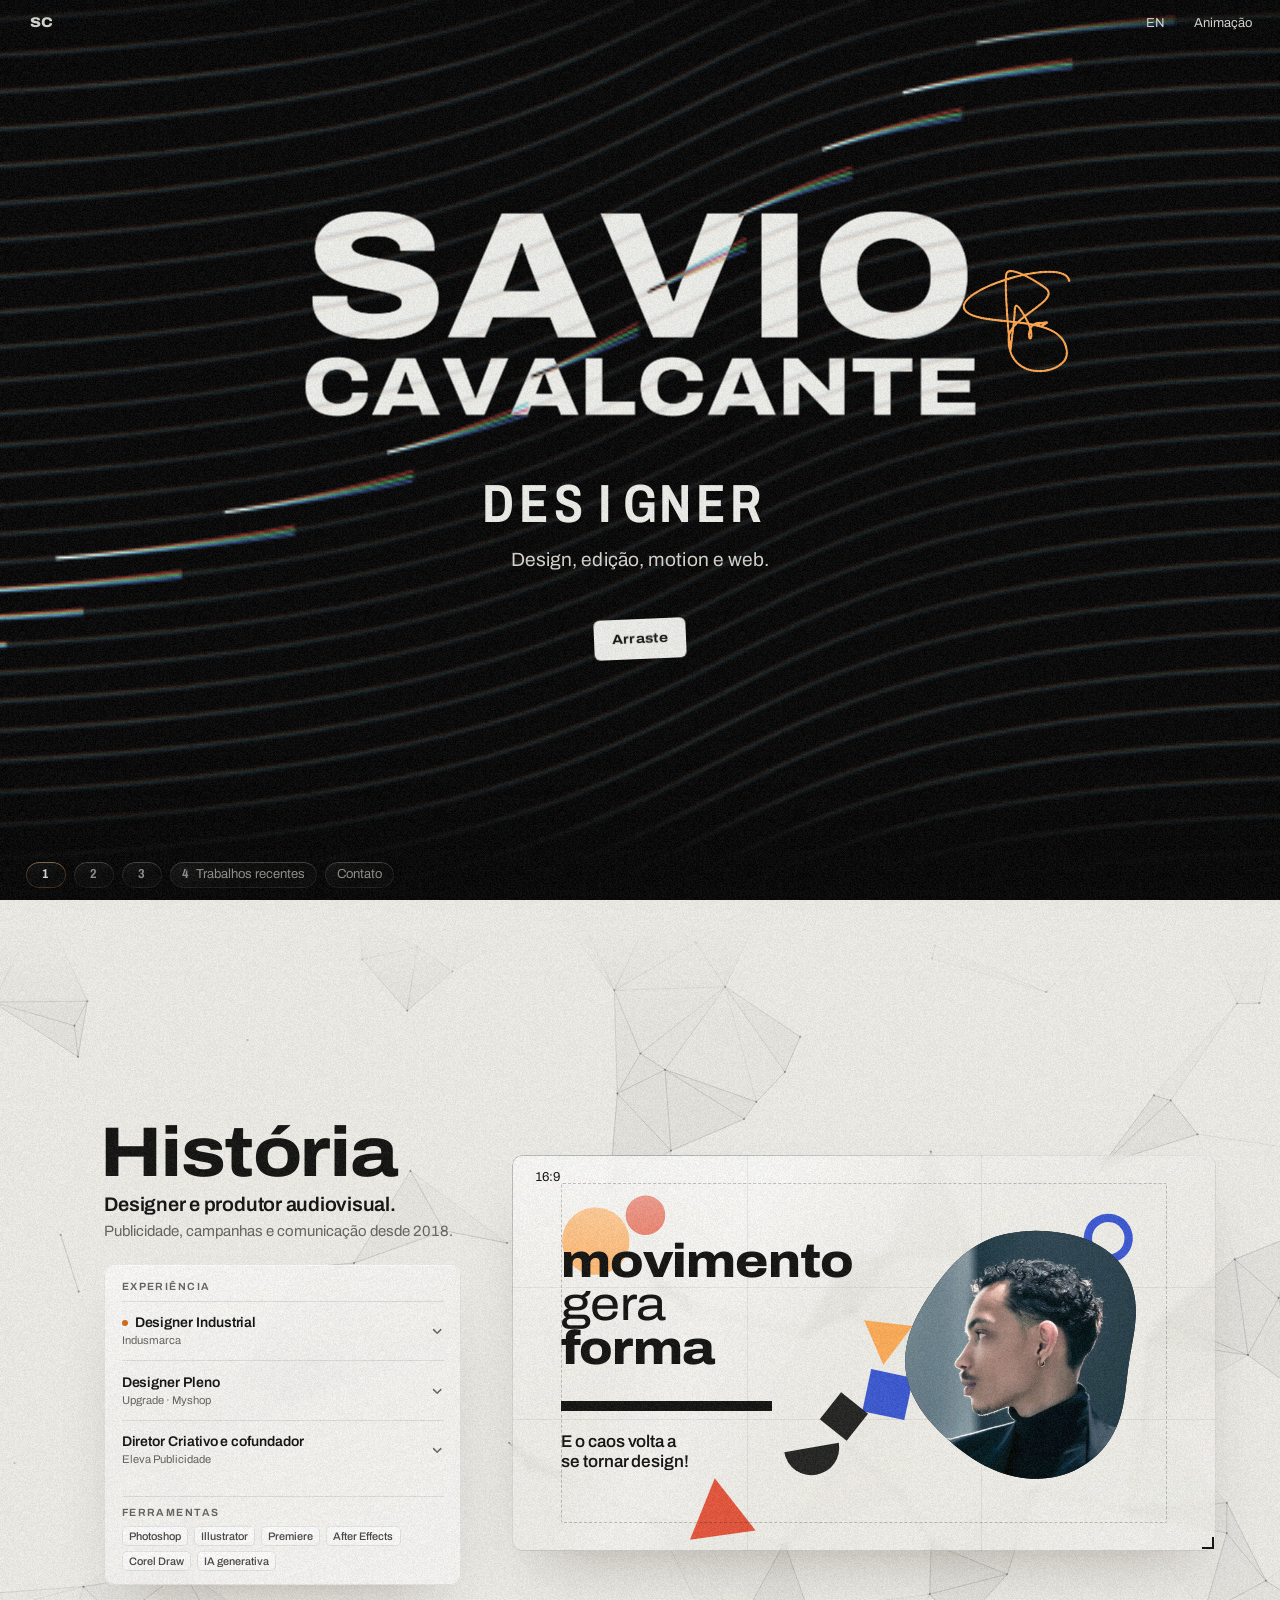
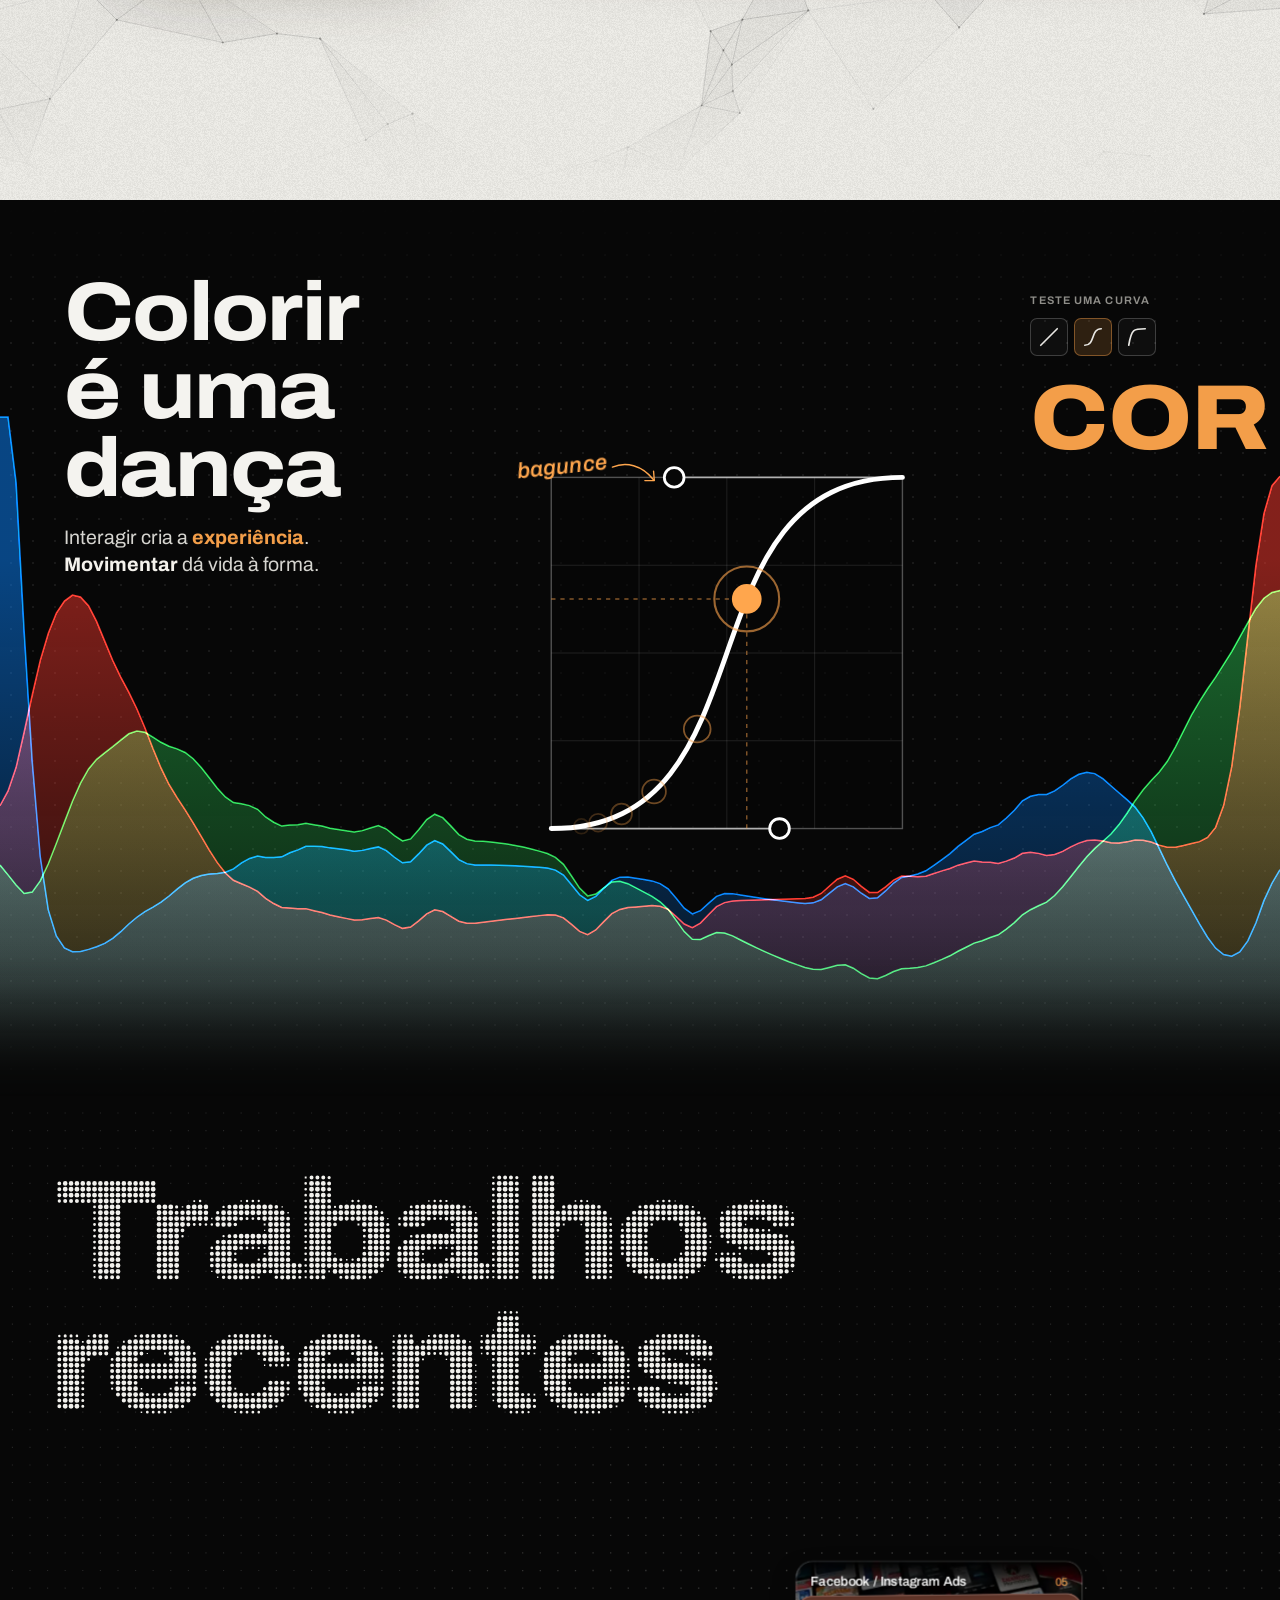
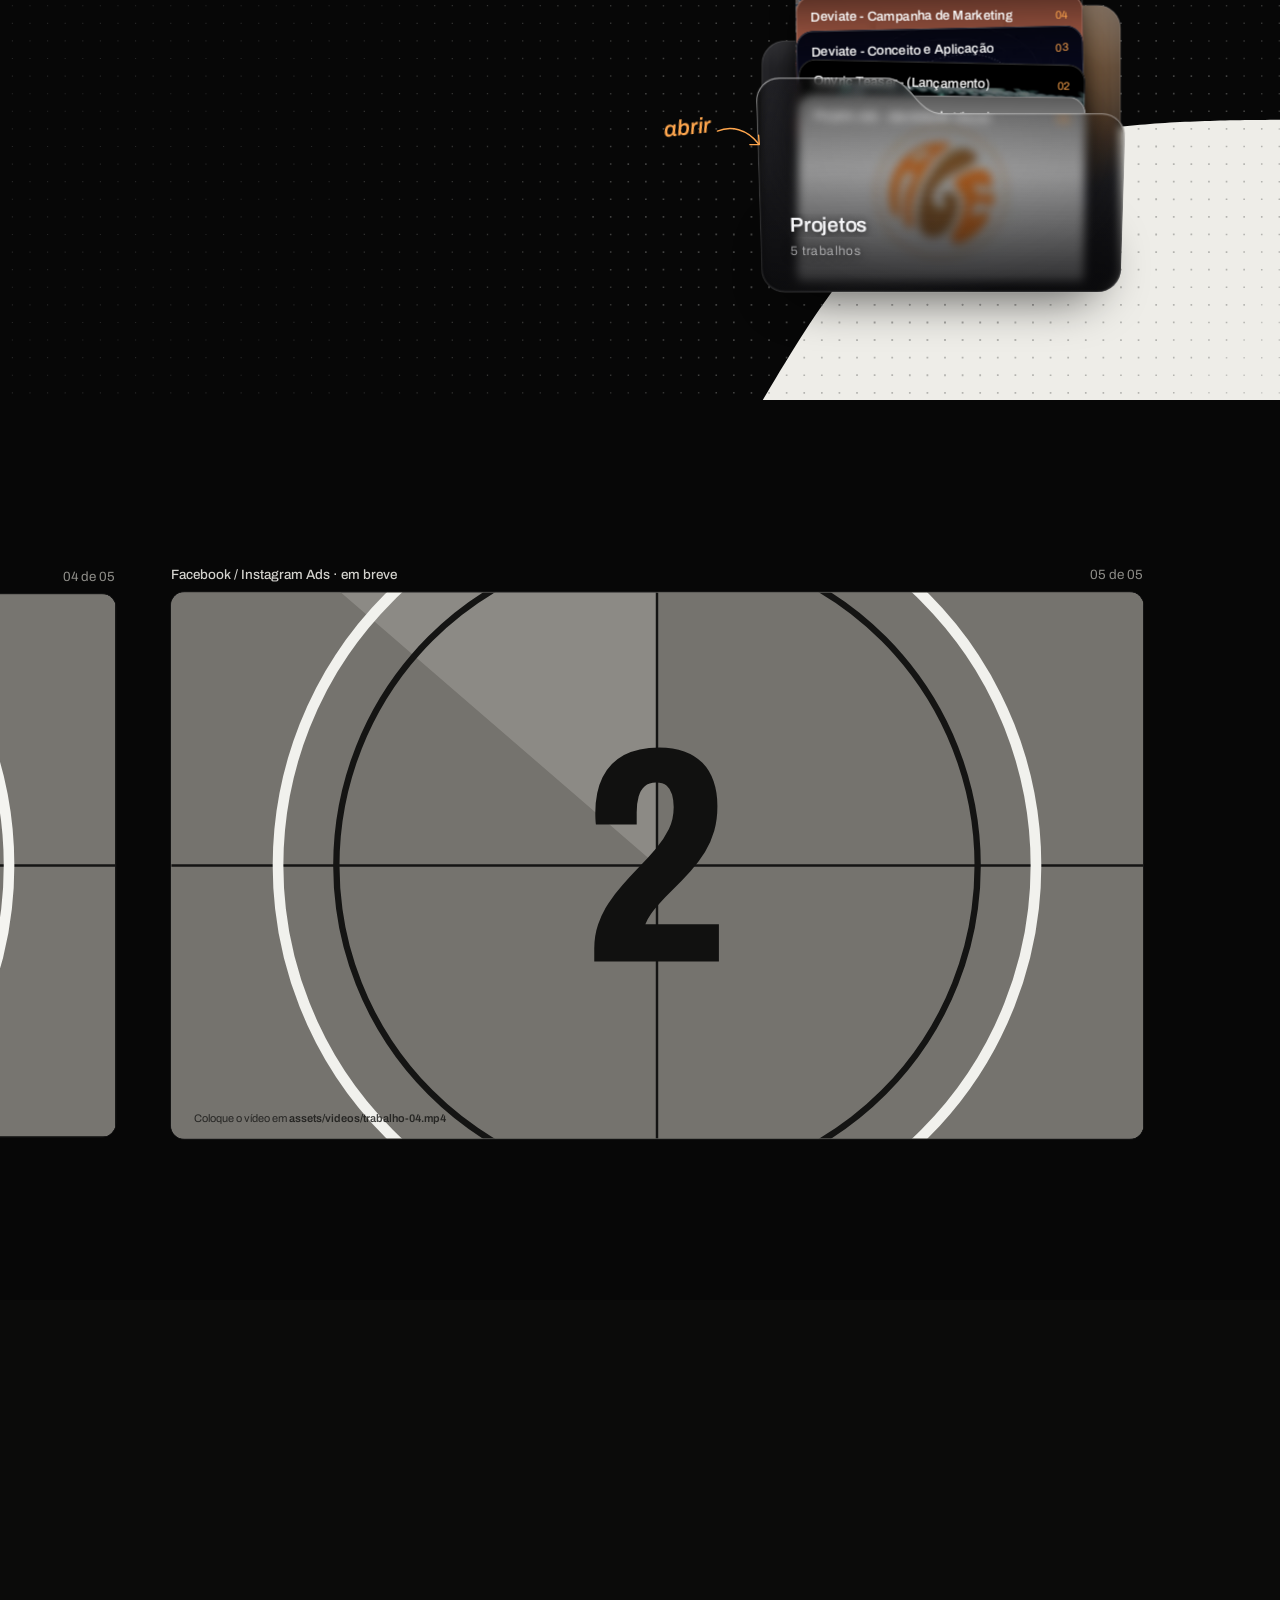
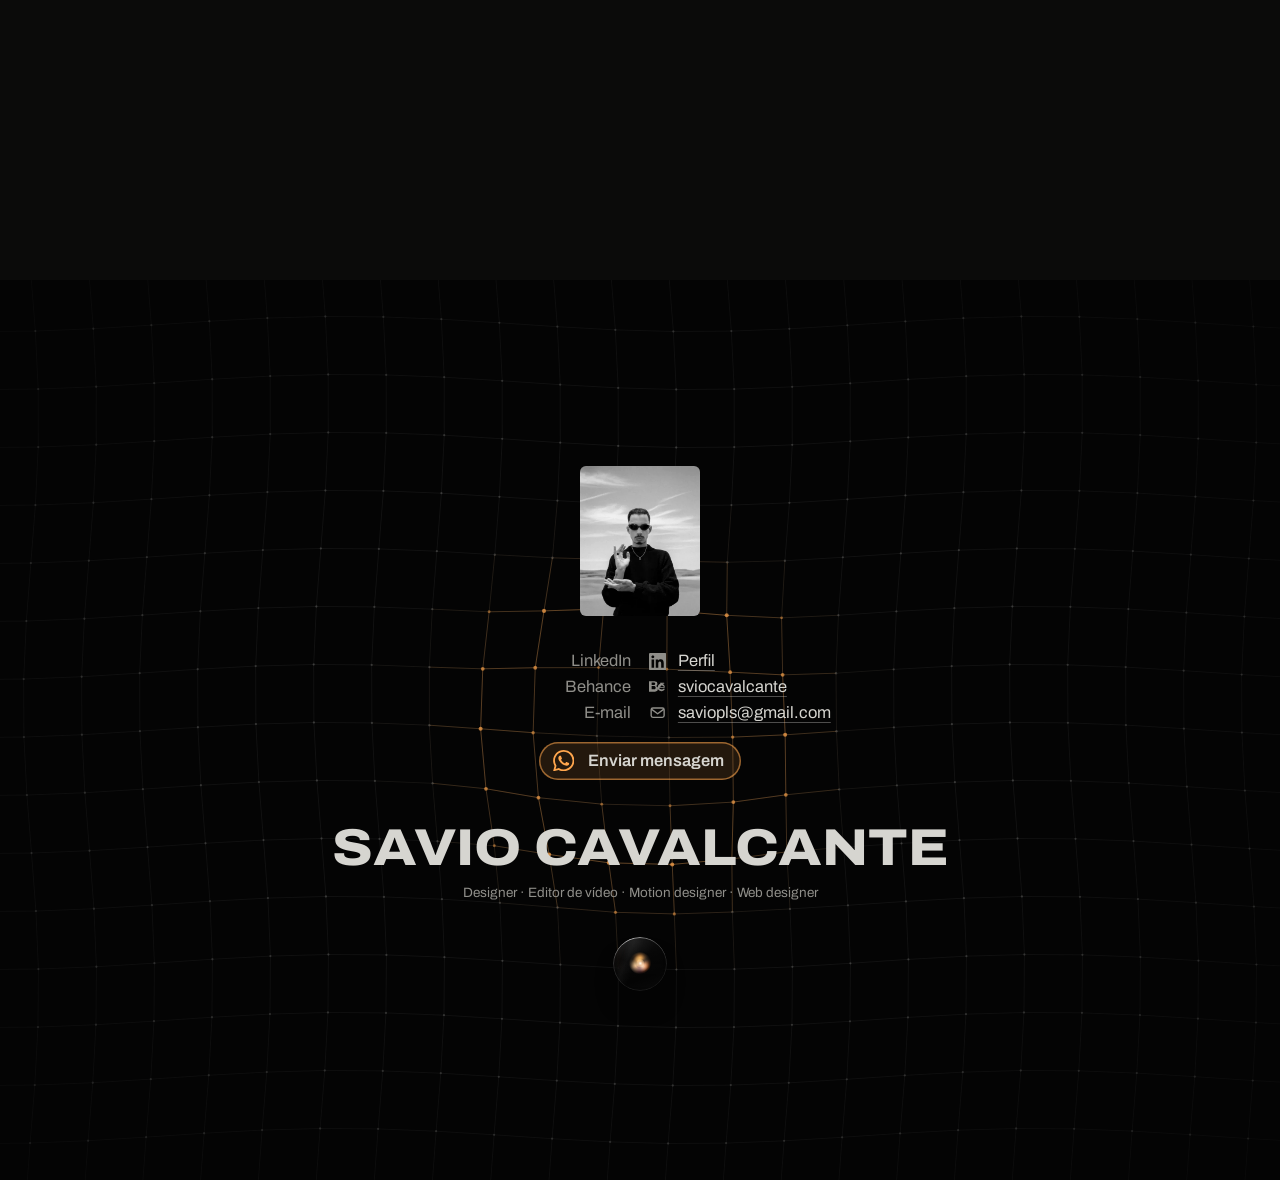
==== commit 7b2623c2: "Publica: elástico do título, Onyric Teaser - (Lançamento) e a pasta Projetos Co-Authored-By: Claude " ====
--- a/index.html
+++ b/index.html
@@ -34,6 +34,7 @@
     <div class="stage">
       <div class="frame frame--title">
         <canvas class="title-light" aria-hidden="true"></canvas>
+        <div class="title-mood" aria-hidden="true"><span class="mood-heat"></span><span class="mood-flash"></span></div>
         <div class="sign" aria-hidden="true">
           <svg viewBox="1139 1286 1095 1051"><path pathLength="1" d="M2214.42 1480.5c-15.27,-260.93 -1231.63,-60.61 -1033.63,163.5 156.82,177.48 956.57,133.69 912.65,528.95 -23.92,215.3 -619.64,224.87 -542.91,-223.02 33.31,-194.45 523.17,-281.6 438.86,-414.32 -24.3,-38.25 -336.52,-312.14 -374.42,-205.23 -34.31,96.77 -63.58,623.52 -63.58,742.83 -1.21,-1.24 81.66,-299.99 88.69,-342.28 17.14,-103.12 29.85,-121.51 89.98,18.8 120.08,280.19 -41.74,291.83 49.95,131.03 35.42,-62.13 177.4,-24.04 45.92,-19.37 -99.65,3.53 235.9,-34.82 70.75,11.33l-18.8 9.62"/></svg>
         </div>
@@ -41,16 +42,22 @@
           <span class="name-line" data-fit>Savio</span>
           <span class="name-line" data-fit>Cavalcante</span>
         </h1>
+        <svg class="title-cord" aria-hidden="true" focusable="false"><defs><linearGradient id="cord-arc-fade" gradientUnits="userSpaceOnUse" x1="0" y1="1" x2="0" y2="0"><stop offset="0" stop-opacity="0"/><stop offset="1" stop-opacity="1"/></linearGradient></defs><path class="cord-arc" d=""/><path class="cord-glow" d=""/><path class="cord-base" d=""/><path class="cord-hot" d="" pathLength="1" stroke-dasharray="0 1"/></svg>
         <div class="title-sub">
           <p class="roles" aria-hidden="true"><span class="cells"></span></p>
           <p class="sr-only" data-roles-text></p>
           <p class="lead" data-t="v1.lead"></p>
           <p class="title-play">
-            <span class="title-box"><span class="title-tint" aria-hidden="true"></span><span class="title-text" data-t="v1.box">Clique, arraste!</span><span class="title-drop" aria-hidden="true"><svg viewBox="0 0 24 60"><path d="M4 6L12 14L20 6"/><path d="M4 24L12 32L20 24"/><path d="M4 42L12 50L20 42"/></svg></span></span>
+            <span class="title-box"><span class="title-tint" aria-hidden="true"></span><span class="title-text" data-t="v1.box">Arraste</span><span class="title-drop" aria-hidden="true"><svg viewBox="0 0 24 60"><path d="M4 6L12 14L20 6"/><path d="M4 24L12 32L20 24"/><path d="M4 42L12 50L20 42"/></svg></span></span>
           </p>
         </div>
+        <span class="cue cue-pull" aria-hidden="true"><span class="cue-in"><span class="cue-disc"><svg viewBox="0 0 24 24"><path d="M12 19.5V5.5M6 11.5L12 5.5L18 11.5"/></svg></span><span class="cue-word" data-t="v1.box.pull">Puxe</span></span></span>
+        <span class="cue cue-release" aria-hidden="true"><span class="cue-in"><svg viewBox="0 0 24 24"><path d="M12 4.5V18.5M6 12.5L12 18.5L18 12.5"/></svg><span class="cue-word" data-t="v1.box.release">Solte</span></span></span>
         <p class="title-hint" data-hint></p>
-        <span class="title-zone" aria-hidden="true"><svg viewBox="0 0 24 24"><path d="M12 4V19M6 13L12 19L18 13"/></svg><span data-t="v1.box.zone">ARREMESSE</span></span>
+        <span class="title-zone" aria-hidden="true">
+          <span class="anchor-peg"><svg class="zone-target" viewBox="0 0 20 20"><circle class="zone-ping" cx="10" cy="10" r="8"/><circle class="zone-ping zone-ping--2" cx="10" cy="10" r="8"/><circle cx="10" cy="10" r="8"/><circle cx="10" cy="10" r="4.4"/><circle class="zone-dot" cx="10" cy="10" r="1.9"/></svg></span>
+          <span class="zone-label" data-t="v1.box.zone">Solte para ver trabalhos</span>
+        </span>
       </div>
     </div>
   </section>
--- a/v1-contagem/v1.css
+++ b/v1-contagem/v1.css
@@ -1 +1 @@
-@font-face{font-family:Archivo;font-style:normal;font-weight:300 900;font-stretch:62% 125%;font-display:swap;src:url(../assets/fonts/archivo-latin.woff2) format("woff2");unicode-range:U+0000-00FF,U+0131,U+0152-0153,U+02BB-02BC,U+02C6,U+02DA,U+02DC,U+0304,U+0308,U+0329,U+2000-206F,U+20AC,U+2122,U+2191,U+2193,U+2212,U+2215,U+FEFF,U+FFFD}@font-face{font-family:Archivo;font-style:normal;font-weight:300 900;font-stretch:62% 125%;font-display:swap;src:url(../assets/fonts/archivo-latin-ext.woff2) format("woff2");unicode-range:U+0100-02BA,U+02BD-02C5,U+02C7-02CC,U+02CE-02D7,U+02DD-02FF,U+0304,U+0308,U+0329,U+1D00-1DBF,U+1E00-1E9F,U+1EF2-1EFF,U+2020,U+20A0-20AB,U+20AD-20C4,U+2113,U+2C60-2C7F,U+A720-A7FF}:root{--room: #0b0b0a;--room-line: #2a2a27;--room-text: #d6d5d0;--room-dim: #8f8e89;--leader: #8e8c87;--leader-deep: #777570;--light: #ededea;--ink: #111110;--ink-2: #474643;--ink-3: #64635f;--reel: #040404;--tungsten: #ffa64d;--mt: clamp(40px, 5.2vh, 52px);--hb: clamp(44px, 5.6vh, 56px);--mx: clamp(10px, 2vw, 28px);--r: clamp(10px, 1.5vmin, 20px);--wdth: 125%;--ease-io: cubic-bezier(.76, 0, .24, 1);--ease-out: cubic-bezier(.16, 1, .3, 1);color-scheme:dark}@media (max-width: 720px){:root{--mt: 48px;--hb: 58px;--mx: 8px}}@media (max-height: 460px){:root{--mt: 38px;--hb: 42px}}:root{--mb: var(--hb);--vb: 0px}@supports (height: 100svh){:root{--vb: calc(100lvh - 100svh) }}.stage{--mb: calc(var(--hb) + var(--vb))}html,body{background:var(--room);color:var(--room-text)}body{font-family:Archivo,ui-sans-serif,system-ui,sans-serif;font-size:16px;line-height:1.45;font-variant-numeric:tabular-nums}::selection{background:var(--tungsten);color:var(--ink)}:focus{outline:none}:focus-visible{outline:2px solid var(--tungsten);outline-offset:3px;border-radius:2px}.graph-handle:focus-visible{outline:none}.frame{position:absolute;inset:0;color:var(--ink);overflow:hidden;container-type:size}@keyframes expose{0%{filter:brightness(1.14)}14%{filter:brightness(.95)}30%{filter:brightness(1.06)}to{filter:none}}@keyframes frame-cue{0%{opacity:1}22%{opacity:0}44%{opacity:1}66%,to{opacity:0}}.frame--credits{background:var(--reel);color:var(--room-text)}.chapter-title{font-weight:760;font-stretch:max(var(--wdth),108%);font-size:clamp(38px,min(7.2cqw,13cqh),96px);line-height:.94;letter-spacing:-.02em;text-wrap:balance}.chapter-line{margin-top:.9em;font-size:clamp(17px,min(1.7cqw,3.4cqh),22px);line-height:1.35;max-width:24ch;color:var(--ink);text-wrap:balance}.chapter-caption{margin-top:.7em;font-size:13.5px;line-height:1.4;color:var(--ink-3);max-width:32ch}.frame--title{--s: 0;background:#050505;color:var(--light)}.title-light{position:absolute;inset:0;width:100%;height:100%;max-width:none;opacity:0;transition:opacity 1.4s var(--ease-out)}.is-titled .title-light{opacity:1}.name{position:absolute;left:6cqw;right:6cqw;top:50%;display:flex;flex-direction:column;align-items:center;font-weight:820;font-stretch:var(--wdth);text-transform:uppercase;line-height:.8;letter-spacing:-.012em;color:#f4f4f0;mix-blend-mode:difference;transform:translateY(calc(-50% + var(--s) * var(--ny, -15cqh))) scale(calc(1 - var(--s) * (1 - var(--nk, .58))));transform-origin:50% 50%;will-change:transform}.name-line{display:block;width:max-content;white-space:nowrap;font-size:12cqw}.name-line+.name-line{margin-top:.06em}.name-measure{position:fixed;left:-9999px;top:0;visibility:hidden;pointer-events:none;font-size:100px;font-weight:820;font-stretch:var(--wdth);text-transform:uppercase;letter-spacing:-.012em;white-space:nowrap;line-height:1}.name-line .ch{display:inline-block;clip-path:inset(100% 0 -10% 0)}.js .frame--title:not(.is-split) .name{visibility:hidden}.roles-static{display:none;font-size:.5em;letter-spacing:.02em}.motion-off .cells{display:none}.motion-off .roles-static{display:inline}.is-titled .name-line .ch{clip-path:inset(-10% 0 -10% 0);transition:clip-path .6s var(--ease-out)}.title-sub{z-index:1;position:absolute;left:6cqw;right:6cqw;top:var(--sub-top, 58%);text-align:center;opacity:clamp(0,(var(--s) - .45) / .55,1);transform:translateY(calc((1 - var(--s)) * 4cqh))}.roles{color:var(--light);font-weight:640;font-stretch:78%;text-transform:uppercase;font-size:clamp(22px,min(4.2cqw,7cqh),64px);line-height:1;letter-spacing:.01em}.cells{display:inline-flex}.cell{position:relative;display:inline-block;width:.66em;text-align:center}.cell-in{display:inline-block}.cell.is-flip .cell-in{animation:cell-flip .42s var(--ease-out)}.cell.is-flip:after{content:attr(data-old);position:absolute;inset:0;pointer-events:none;animation:cell-out .34s var(--ease-out) forwards}@keyframes cell-flip{0%{transform:translateY(-.28em);opacity:0;filter:blur(4px);text-shadow:0 0 .4em rgba(255,238,218,.45)}35%{opacity:1;filter:blur(.8px);text-shadow:0 0 .3em rgba(255,238,218,.3)}to{transform:none;opacity:1;filter:blur(0);text-shadow:0 0 0 rgba(255,238,218,0)}}@keyframes cell-out{0%{transform:none;opacity:.85;filter:blur(0)}to{transform:translateY(.22em);opacity:0;filter:blur(5px)}}.lead{margin:.8em auto 0;max-width:34ch;font-size:clamp(16px,min(1.5cqw,3cqh),20px);line-height:1.4;letter-spacing:.005em;color:var(--room-text)}.title-play{position:relative;margin-top:clamp(26px,5cqh,48px);line-height:1}.title-box{position:relative;display:inline-block;max-width:100%;padding:.86em 1.35em .9em;border-radius:6px;background:var(--light);color:var(--ink);font-size:clamp(13px,min(1.05cqw,2.2cqh),14.5px);font-weight:700;font-stretch:clamp(84%,var(--wdth),116%);line-height:1.2;letter-spacing:.01em;text-wrap:balance;box-shadow:0 1px 2px #00000059,0 10px 24px -12px #000000b3;outline:1px solid transparent;outline-offset:0;cursor:grab;touch-action:none;pointer-events:none;will-change:transform;-webkit-user-select:none;user-select:none;-webkit-touch-callout:none;transition:box-shadow .26s var(--ease-out)}.title-text{position:relative;z-index:1}.title-tint{position:absolute;inset:0;border-radius:inherit;pointer-events:none;background:var(--tungsten);box-shadow:0 0 0 1px #ffc88ce6,0 0 30px #ffa64d80;opacity:0;transition:opacity .24s var(--ease-out)}.is-inviting .title-tint{animation:box-tint 2.8s ease-in-out infinite}@keyframes box-tint{0%,34%{opacity:0}52%,64%{opacity:1}86%,to{opacity:0}}@media (hover: hover){.title-box:hover .title-tint{animation:none;opacity:.7}}.is-pulling .title-tint{animation:none;opacity:1}.is-hint .title-drop{opacity:.9}.is-hint .title-drop path{animation:drop-run .9s var(--ease-out) 1}.is-hint .title-drop path:nth-child(2){animation-delay:.12s}.is-hint .title-drop path:nth-child(3){animation-delay:.24s}.title-box.is-back{animation:box-back .56s var(--ease-out) 1}@keyframes box-back{0%{opacity:0;scale:.6}60%{opacity:1;scale:1.06}to{scale:1}}.has-sub .title-box{pointer-events:auto}.title-box:hover{box-shadow:0 2px 4px #00000052,0 16px 30px -12px #000000b8}.title-box.is-held{cursor:grabbing;box-shadow:0 3px 6px #0000004d,0 28px 44px -16px #000c}.title-box:after{content:"";position:absolute;top:6px;right:6px;width:5px;height:5px;border-radius:50%;background:var(--tungsten);opacity:0;pointer-events:none}.title-box.is-cue:after{animation:frame-cue .9s steps(1) 1}.title-box.is-call{animation:box-call 1s var(--ease-out) 1}.frame--title:after{content:"";position:absolute;left:0;right:0;bottom:0;height:34cqh;pointer-events:none;background:linear-gradient(to top,#ffa64d52,#ffa64d00);opacity:0;transition:opacity .4s var(--ease-out)}.frame--title.is-pulling:after{opacity:calc(.35 + var(--pull, 0) * .65)}.is-pulling .title-box{background:var(--tungsten);color:#120b04;box-shadow:0 0 0 1px #ffc88ce6,0 0 34px #ffa64d8c,0 28px 44px -16px #000c;transition:background-color .25s var(--ease-out),color .25s var(--ease-out),box-shadow .25s var(--ease-out)}.title-drop{position:absolute;left:50%;top:calc(100% + 16px);width:26px;margin-left:-13px;opacity:0;transition:opacity .3s var(--ease-out);pointer-events:none}.title-drop svg{width:100%;height:auto;overflow:visible;fill:none;stroke:var(--tungsten);stroke-width:2.6;stroke-linecap:round;stroke-linejoin:round;filter:drop-shadow(0 0 5px rgba(255,166,77,.9))}.is-pulling .title-drop{opacity:1}.title-zone{position:absolute;left:50%;bottom:calc(var(--mb) + .6cqh);z-index:0;display:inline-flex;align-items:center;gap:10px;padding:12px 22px 12px 16px;border-radius:999px;border:1.5px dashed rgba(255,166,77,.85);color:#ffd2a3;font-size:clamp(14px,1.2cqw,16px);font-weight:760;font-stretch:112%;letter-spacing:.14em;white-space:nowrap;-webkit-user-select:none;user-select:none;background:rgba(255,166,77,calc(.08 + var(--pull, 0) * .3));box-shadow:0 0 calc(var(--pull, 0) * 40px) #ffa64d99;opacity:0;transform:translate(-50%,14px);pointer-events:none;transition:opacity .3s var(--ease-out),transform .4s var(--ease-out)}.title-zone svg{width:20px;height:20px;fill:none;stroke:currentColor;stroke-width:2.4;stroke-linecap:round;stroke-linejoin:round}.is-pulling .title-zone{opacity:1;transform:translate(-50%)}.is-pulling .title-zone svg{animation:zone-bob .8s var(--ease-out) infinite}@keyframes zone-bob{0%,to{transform:translateY(-2px)}50%{transform:translateY(3px)}}.is-pulling .title-drop path{animation:drop-run .9s var(--ease-out) infinite}.is-pulling .title-drop path:nth-child(2){animation-delay:.15s}.is-pulling .title-drop path:nth-child(3){animation-delay:.3s}@keyframes drop-run{0%{opacity:0;transform:translateY(-6px)}40%{opacity:1}to{opacity:0;transform:translateY(8px)}}.sign{position:absolute;left:6cqw;right:6cqw;top:50%;height:var(--nh, 30cqh);z-index:1;transform:translateY(calc(-50% + var(--s) * var(--ny, -15cqh))) scale(calc(1 - var(--s) * (1 - var(--nk, .58))));transform-origin:50% 50%;pointer-events:none;will-change:transform}.sign svg{position:absolute;left:100%;top:50%;height:50%;width:auto;overflow:visible;transform:translate(-2%,-42%) rotate(-8deg);opacity:0;transition:opacity .3s var(--ease-out)}.sign path{fill:none;stroke:var(--tungsten);stroke-width:20;stroke-linecap:round;stroke-linejoin:round;stroke-dasharray:1;stroke-dashoffset:1;transition:stroke-dashoffset .3s ease-in}.is-signing .sign svg{opacity:1;transition-duration:.12s}.is-signing .sign path{stroke-dashoffset:0;transition:stroke-dashoffset 1.1s cubic-bezier(.45,0,.25,1)}@container (max-aspect-ratio: 1/1){.sign svg{left:auto;right:0;top:auto;bottom:calc(100% + .6cqh);height:34%;transform:rotate(-8deg)}}@keyframes box-call{0%{outline-color:#ededeab3;outline-offset:0}to{outline-color:#ededea00;outline-offset:18px}}.title-hint{position:absolute;left:0;right:0;bottom:calc(var(--mb) + 2cqh);text-align:center;font-size:13px;color:var(--room-text);opacity:calc(1 - var(--s) * 4);transition:opacity .6s}.title-hint.is-gone{opacity:0}.frame--design{--paper: #eeede8;--ink: #111110;--ink-2: #474643;--ink-3: #64635f;--hot: #d2681b;--hot-ink: #a34b0b;--rule: rgba(17, 17, 16, .1);background:var(--paper)}.frame--design :focus-visible{outline-color:var(--hot-ink)}.frame--design{display:grid;grid-template-columns:minmax(0,31cqw) minmax(0,1fr);gap:4cqw;padding:calc(var(--mt) + 4cqh) 5cqw calc(var(--mb) + 3cqh)}.design-copy{position:relative;z-index:1;display:flex;flex-direction:column;align-self:center;min-height:0;margin-left:3.5cqw}.frame--design .chapter-title{white-space:nowrap;margin-left:-.055em;font-size:clamp(38px,min(6.1cqw,13cqh),96px)}.kgrid,.lattice{position:absolute;inset:0;width:100%;height:100%;max-width:none;pointer-events:none}.monitor-area{z-index:1}.formats{display:flex;gap:18px;margin-top:2.2em}.formats button{position:relative;padding:12px 0 8px;font-size:13.5px;color:var(--ink-2)}.formats button:before{content:"";position:absolute;left:0;top:0;height:0;width:8px;border-top:1px solid currentColor}.formats button:hover,.formats button.is-on{color:var(--ink)}.formats button.is-on:before{width:100%;border-top-width:2px}.design-claim{font-size:clamp(20px,min(2.2cqw,4.4cqh),32px);line-height:1.25;margin-top:.45em}.design-copy:has(.about) .design-claim{font-size:clamp(14px,min(1.3cqw,2.6cqh),17.5px);line-height:1.45;max-width:26em;color:var(--ink-3);max-height:7em;overflow:hidden;transition:max-height .52s var(--ease-out),opacity .3s var(--ease-out),margin-top .52s var(--ease-out)}.design-lead{display:block;margin-bottom:.2em;font-size:1.32em;font-weight:620;line-height:1.2;letter-spacing:-.012em;color:var(--ink)}.design-copy:has(.about.is-instant) .design-claim{transition:none}.about{--pd: clamp(14px, 1.5cqw, 22px);--plate: #f3f2ee;position:relative;margin-top:clamp(14px,3cqh,30px);max-width:30em;padding:calc(var(--pd) * .85) var(--pd) calc(var(--pd) * .7);font-size:clamp(13px,min(1.08cqw,2.1cqh),15.5px);border-radius:10px;background:linear-gradient(160deg,#ffffff9e,#ffffff38 42%,#fff6),#f3f2eea8;-webkit-backdrop-filter:blur(6px) saturate(140%);backdrop-filter:blur(6px) saturate(140%);box-shadow:inset 0 1px #fffffff2,inset 0 0 0 1px #11111014,0 30px 60px -32px #3a2c1c57}.about-label{font-size:10.5px;font-weight:640;letter-spacing:.14em;text-transform:uppercase;color:var(--ink-3);margin-bottom:.6em}.about-list{list-style:none;margin:0 0 clamp(10px,2.2cqh,20px);padding:0;transition:margin-bottom .52s var(--ease-out)}.about-list>li{border-top:1px solid var(--rule)}.about-row{position:relative;display:grid;grid-template-columns:minmax(0,1fr) 1.2em;column-gap:1em;align-items:center;width:100%;padding:.95em 0;text-align:left;color:inherit;font:inherit;cursor:pointer}.about-row:focus-visible{outline:1px solid var(--hot-ink);outline-offset:2px;border-radius:3px}.about-role{font-size:1.08em;font-weight:600;color:var(--ink);line-height:1.25;letter-spacing:-.005em;transition:color .25s var(--ease-out)}.about-org{grid-column:1;margin-top:.12em;font-size:.86em;color:var(--ink-3);line-height:1.35;letter-spacing:.005em}.is-open .about-role{color:#000}.is-now .about-role:before{content:"";display:inline-block;width:6px;height:6px;margin:0 .5em .12em 0;border-radius:50%;background:var(--hot);vertical-align:middle}.about-mark{grid-column:2;grid-row:1 / span 2;justify-self:end;width:.95em;height:.95em;color:var(--ink-3);transition:color .25s var(--ease-out),transform .42s var(--ease-out)}.about-mark svg{display:block;width:100%;height:100%;fill:none;stroke:currentColor;stroke-width:1.4;stroke-linecap:round;stroke-linejoin:round}.about-row:hover .about-mark{color:var(--ink)}.about-row:hover .about-role{color:#000}.is-open .about-row .about-mark{color:var(--hot);transform:rotate(90deg)}.about-more{display:grid;grid-template-rows:0fr;transition:grid-template-rows .52s var(--ease-out)}.about-more-in{min-height:0;overflow:hidden}.is-open .about-more{grid-template-rows:1fr}.about-when,.about-text,.about-pie{opacity:0;transform:translateY(-.3em);transition:opacity .36s var(--ease-out),transform .52s var(--ease-out)}.is-open .about-when,.is-open .about-text,.is-open .about-pie{opacity:1;transform:none}.is-open .about-text{transition-delay:60ms}.is-open .about-pie{transition-delay:.12s}.about-when{margin:-.1em 0 .5em;font-size:10.5px;font-weight:640;color:var(--ink-3);font-variant-numeric:tabular-nums;letter-spacing:.12em;text-transform:uppercase}.is-now .about-when{color:var(--hot-ink)}.about-text{margin:0 0 1em;font-size:.94em;color:var(--ink-2);line-height:1.55;max-width:46ch}.about-pie{--c0: #c96a1f;--c1: #4a7ff0;--c2: #199e70;display:grid;grid-template-columns:auto minmax(0,1fr);align-items:center;column-gap:1.1em;margin:0 0 .9em}.about-pie-chart{width:clamp(52px,4.6em,72px);height:auto;overflow:visible}.about-slice{fill:var(--c0);stroke:var(--plate);stroke-width:2px;stroke-linejoin:round;vector-effect:non-scaling-stroke;transition:opacity .2s var(--ease-out)}.about-slice[data-k="1"]{fill:var(--c1)}.about-slice[data-k="2"]{fill:var(--c2)}.about-pie-legend{list-style:none;margin:0;padding:0;display:grid;gap:.18em}.about-pie-item{display:grid;grid-template-columns:.62em minmax(0,1fr) auto;align-items:center;column-gap:.55em;transition:opacity .2s var(--ease-out)}.about-pie-sw{width:.62em;height:.62em;border-radius:2px;background:var(--c0)}.about-pie-item[data-k="1"] .about-pie-sw{background:var(--c1)}.about-pie-item[data-k="2"] .about-pie-sw{background:var(--c2)}.about-pie-name{color:var(--ink-2)}.about-pie-val{color:var(--ink);font-variant-numeric:tabular-nums;font-weight:600}.about-pie-cap{grid-column:1 / -1;margin-bottom:.7em;padding-top:.8em;border-top:1px solid var(--rule);font-size:10.5px;font-weight:640;letter-spacing:.14em;text-transform:uppercase;color:var(--ink-3)}.about-pie[data-hl="0"] [data-k]:not([data-k="0"]),.about-pie[data-hl="1"] [data-k]:not([data-k="1"]),.about-pie[data-hl="2"] [data-k]:not([data-k="2"]){opacity:.32}.about-kit{display:grid;grid-template-rows:1fr;transition:grid-template-rows .52s var(--ease-out),opacity .3s var(--ease-out)}.about-kit>div{min-height:0;overflow:hidden}.about-kit .about-label{border-top:1px solid var(--rule);padding-top:.75em}.about.is-instant .about-more,.about.is-instant .about-kit,.about.is-instant .about-when,.about.is-instant .about-text,.about.is-instant .about-pie,.about.is-instant .about-mark,.about.is-instant .about-slice{transition:none}.about-tools{list-style:none;margin:0;padding:0 0 .15em;display:flex;flex-wrap:wrap;gap:.4em}.about-tools li{padding:.3em .68em .32em;border-radius:5px;white-space:nowrap;font-size:.84em;font-weight:520;line-height:1.2;color:var(--ink-2);background:linear-gradient(180deg,#fffc,#ffffff73);box-shadow:inset 0 0 0 1px #1111101a,inset 0 1px #ffffffe6;cursor:default;user-select:none}.about.is-in .about-list>li,.about.is-in .about-tools{animation:about-in .64s var(--ease-out) both;animation-delay:calc(.16s + var(--i, 5) * 70ms)}@keyframes about-in{0%{opacity:0;transform:translateY(.6em)}}.motion-off .about.is-in .about-list>li,.motion-off .about.is-in .about-tools{animation:none}.caos{--cell: 1.16em;--line: rgba(237, 237, 234, .2);--paint: var(--tungsten);position:relative;display:block;flex:none;width:calc(var(--cols, 2) * var(--cell) + 1px);height:calc(var(--rows, 2) * var(--cell) + 1px);margin-top:.32em;border-right:1px solid var(--line);border-bottom:1px solid var(--line);background:linear-gradient(to right,var(--line) 1px,transparent 1px) 0 0 / var(--cell) 100%,linear-gradient(to bottom,var(--line) 1px,transparent 1px) 0 0 / 100% var(--cell);font-size:clamp(38px,min(7.2cqw,13cqh),96px);font-weight:760;font-stretch:max(var(--wdth),108%);line-height:1;cursor:pointer;border-radius:0}.caos:focus-visible{outline-offset:6px}.caos-l{position:absolute;left:0;top:0;width:var(--cell);height:var(--cell);display:grid;place-items:center;padding-bottom:.1em;color:var(--ink);transform:translate(calc(var(--x, 0) * 100%),calc(var(--y, 0) * 100%)) rotate(var(--rot, 0deg));transition:transform .78s var(--ease-io) var(--d, 0ms)}.caos-l:after{content:attr(data-ch);position:absolute;inset:0;display:grid;place-items:center;padding-bottom:.1em;color:var(--paint);clip-path:inset(0 100% 0 0);transition:clip-path .3s var(--ease-out) var(--pd, 0ms)}.caos-l.is-painted:after{clip-path:inset(0 0 0 0);transition-duration:.56s}.caos.is-instant .caos-l,.caos.is-instant .caos-l:after{transition:none}.monitor-area{position:relative;min-height:0;display:grid;place-items:center}.monitor{--gx: 18%;--gy: 0%;position:relative;width:320px;height:180px;border-radius:10px;background:linear-gradient(112deg,transparent 22%,rgba(255,255,255,.28) 30%,transparent 44%),linear-gradient(160deg,#ffffff80,#ffffff2e 42%,#ffffff1a 70%,#ffffff4d);-webkit-backdrop-filter:blur(3.5px) saturate(150%);backdrop-filter:blur(3.5px) saturate(150%);box-shadow:inset 0 1px #ffffffe6,inset 0 -1px #11111014,0 30px 60px -30px #3a2c1c57;container-type:size;cursor:pointer}.monitor:before,.monitor:after{content:"";position:absolute;inset:0;border-radius:inherit;pointer-events:none}.monitor:before{background:radial-gradient(70% 60% at var(--gx) var(--gy),rgba(255,255,255,.55),transparent 72%)}.monitor:after{padding:1px;background:radial-gradient(90% 110% at var(--gx) var(--gy),rgba(17,17,16,.34),rgba(17,17,16,.13) 55%,rgba(17,17,16,.09));-webkit-mask:linear-gradient(#000 0 0) content-box,linear-gradient(#000 0 0);-webkit-mask-composite:xor;mask:linear-gradient(#000 0 0) content-box exclude,linear-gradient(#000 0 0)}.monitor>span,.monitor>svg{position:absolute;display:block}.m-safe{inset:7%;border:1px dashed rgba(17,17,16,.24);border-radius:2px}.m-third{background:#11111012}.m-third--v1,.m-third--v2{top:0;bottom:0;width:1px}.m-third--v1{left:33.333%}.m-third--v2{left:66.666%}.m-third--h1,.m-third--h2{left:0;right:0;height:1px}.m-third--h1{top:33.333%}.m-third--h2{top:66.666%}.m-blob{overflow:visible;max-width:none}.m-blob path{fill:var(--ink)}.m-blob mask path{fill:#fff}.m-blob-img{opacity:0;transition:opacity .6s var(--ease-out)}.m-blob-img.is-ready{opacity:1}.monitor>.m-shapes{left:0;top:0;width:100%;height:100%;max-width:none;pointer-events:none}.m-bar{height:2.6cqmin;min-height:2px;background:var(--ink)}.m-words{left:0;top:0;font-size:100px;transform-origin:0 0}.m-w,.m-w-measure{font-weight:820;font-stretch:112%;line-height:.8;color:var(--ink);letter-spacing:-.02em;white-space:nowrap}.m-w{position:absolute;left:0;top:0}.m-w--verb{font-weight:440;letter-spacing:-.01em}.m-w-measure{position:fixed;left:-9999px;top:0;visibility:hidden;pointer-events:none;font-size:100px}.monitor>.m-text{font-size:clamp(10px,4.3cqmin,19px);font-weight:560;line-height:1.18;color:var(--ink);letter-spacing:-.005em;text-wrap:balance}.m-ratio{left:3.2%;top:3.2%;z-index:2;font-size:13px;color:var(--ink);letter-spacing:.02em;font-variant-numeric:tabular-nums}.monitor>.m-handle{right:-22px;bottom:-22px;width:44px;height:44px;cursor:nwse-resize;touch-action:none;border-radius:50%}.m-handle:before{content:"";position:absolute;left:8px;top:8px;width:12px;height:12px;border-right:2px solid var(--ink);border-bottom:2px solid var(--ink);transition:transform .3s var(--ease-out)}.m-handle:hover:before,.is-resizing .m-handle:before{transform:translate(3px,3px)}.m-handle:focus-visible{outline:none}.m-handle:focus-visible:before{border-color:var(--hot)}.frame--works{--ink: #f1f0ec;--ink-2: #aeada8;--ink-3: #8f8e89;--light: #070707;background:#070707 radial-gradient(rgba(255,255,255,.075) 1px,transparent 1.5px) 0 0 / 22px 22px}.frame--works{padding:6cqh 5cqw}.onion{position:absolute;inset:0;pointer-events:none;z-index:0}.onion-svg{width:100%;height:100%;overflow:visible}.onion-path{fill:none;stroke:#ffffff38;stroke-width:1;stroke-dasharray:2 6}.onion-run{fill:none;stroke:var(--ink);stroke-width:1.6;opacity:.45;stroke-dasharray:1000}.onion-ghosts circle{fill:none;stroke:var(--ink);stroke-width:1}.onion-dot{fill:var(--ink);transition:opacity .3s var(--ease-out)}.onion-toss{fill:var(--tungsten)}.onion-splash{fill:none;stroke:var(--tungsten);stroke-width:1.5;opacity:0;transform-box:fill-box;transform-origin:center}.onion-splash.is-on{animation:onion-splash .9s var(--ease-out) 1}@keyframes onion-splash{0%{opacity:.9;transform:scale(.2)}to{opacity:0;transform:scale(2.4)}}.frame--works.is-open .onion-dot,.frame--works.is-open .onion-ghosts{opacity:0!important}.works-copy{position:absolute;left:5cqw;top:calc(var(--mt) + 3.5cqh);z-index:2;max-width:44cqw;pointer-events:none}.frame--works .chapter-title{font-size:clamp(34px,min(5.4cqw,11cqh),84px)}.works-readout{display:flex;flex-wrap:wrap;gap:4px 14px;margin-top:1.1em;font-size:13.5px;color:var(--ink-2)}.readout-count{font-variant-numeric:tabular-nums;color:var(--tungsten)}.readout-work{color:var(--ink);font-weight:560}.works-readout.is-flip span{animation:readout-in .52s var(--ease-out) both}.works-readout.is-flip .readout-work{animation-delay:70ms}@keyframes readout-in{0%{opacity:0;transform:translateY(.6em)}to{opacity:1;transform:none}}.readout-count,.readout-work{display:inline-block}.halftone{position:absolute;inset:0;width:100%;height:100%;max-width:none;pointer-events:none;z-index:0}.frame--works.has-halftone{background:#070707}.has-halftone .chapter-title{position:absolute;width:1px;height:1px;overflow:hidden;clip-path:inset(50%);white-space:nowrap}.has-halftone .works-readout{margin-top:calc(var(--ht-gap, 0px) + 18px);font-size:15px}.has-halftone .onion-path,.has-halftone .onion-run,.has-halftone .onion-ghosts,.has-halftone .onion-dot,.has-halftone .onion-toss{display:none}.folders{position:absolute;inset:0;z-index:1;pointer-events:none;padding-bottom:var(--vb)}.gf{--s: 1;--gf-px: 0;--gf-py: 0;--gf-ease: cubic-bezier(.2, .8, .2, 1);--gf-spring: cubic-bezier(.34, 1.36, .5, 1);--gf-hinge: 0deg;--gf-lift: 42px;--gf-spread: 0px;--gf-fan: 0deg;--gf-stack: 15px;position:absolute;isolation:isolate;pointer-events:none;-webkit-tap-highlight-color:transparent}.gf:hover,.gf:focus-within{--gf-hinge: -11deg;--gf-lift: -34px;--gf-spread: 8px;--gf-fan: 1.4deg;--gf-stack: 10px}.gf[data-open]{--gf-hinge: -24deg;--gf-lift: -96px;--gf-spread: 40px;--gf-fan: 5deg;--gf-stack: 30px}.gf[data-open]{--gf-spread: 22px;--gf-fan: 2.5deg;--gf-stack: 46px}.gf:not([data-open]){--gf-hinge: -8deg;--gf-lift: -10px;--gf-spread: 0px;--gf-fan: 0deg;--gf-stack: 32px}.gf:not([data-open]):hover,.gf:not([data-open]):focus-within{--gf-hinge: -13deg;--gf-lift: -16px;--gf-stack: 34px}.gf-stage{position:absolute;left:0;top:0;width:340px;height:272px;transform-origin:0 0}.gf-tilt{position:absolute;inset:0;transform:perspective(1400px) rotateX(calc(var(--gf-py) * -3deg)) rotateY(calc(var(--gf-px) * 4deg));transition:transform .9s var(--gf-ease)}.gf-shadow{position:absolute;left:18px;right:18px;bottom:-6px;height:60px;border-radius:40px;background:#0000009e;filter:blur(22px);transform:translate(calc(var(--gf-px) * -8px));transition:transform .9s var(--gf-ease),opacity .9s var(--gf-ease),background .6s var(--gf-ease)}.gf:hover .gf-shadow,.gf[data-open] .gf-shadow{background:#ffa64d38}.gf-back{position:absolute;inset:0;overflow:hidden;pointer-events:auto;cursor:pointer;background:linear-gradient(180deg,#2a2a2e,#121214)}.gf-art{position:absolute;inset:-12px;background:radial-gradient(58% 66% at var(--ax, 70%) var(--ay, 20%),rgba(255,166,77,.62),rgba(255,166,77,0) 72%),radial-gradient(46% 56% at calc(100% - var(--ax, 70%)) 92%,#f1f0ec29,#f1f0ec00 70%),linear-gradient(180deg,#2a2a2e,#121214);transform:translate(calc(var(--gf-px) * -7px),calc(var(--gf-py) * -6px)) scale(1.02);transition:transform 1.1s var(--gf-ease)}.gf-back-sheen{position:absolute;inset:0;pointer-events:none;background:linear-gradient(180deg,#ffffff24,#fff0 22%),radial-gradient(120% 80% at 80% 0%,#ffffff1a,#fff0 60%)}.gf-rim{position:absolute;left:0;top:0;max-width:none;overflow:visible;pointer-events:none;fill:none}.gf-back-rim{width:340px;height:272px}.gf-back-rim path{stroke:#ffffff29;stroke-width:1}.gf-files{position:absolute;inset:0;z-index:5;pointer-events:none;clip-path:inset(-400px -400px 10px -400px)}.gf-sheet{all:unset;box-sizing:border-box;position:absolute;left:34px;top:96px;width:272px;height:184px;border-radius:16px;overflow:hidden;pointer-events:none;background:linear-gradient(180deg,#2c2c30,#1c1c1f);box-shadow:inset 0 1px #ffffff24,0 0 0 .5px #ffffff14,0 12px 28px -8px #000000b3;transform-origin:50% 100%;transform:translate(calc(var(--gf-jx) + var(--gf-slot) * var(--gf-spread)),calc(var(--gf-lift) + var(--gf-depth) * var(--gf-stack) * -1)) rotate(calc(var(--gf-jr) + var(--gf-slot) * var(--gf-fan)));transition:transform .75s var(--gf-spring) calc(var(--gf-depth) * 40ms),box-shadow .4s var(--gf-ease),translate .9s var(--gf-ease),opacity .9s var(--gf-ease),filter .5s var(--gf-ease)}.gf-sheet--art{background:#1a1a1d}.gf-sheet.is-called{translate:0 -24px;box-shadow:inset 0 0 0 1.5px var(--tungsten),0 18px 34px -10px #000c}.gf-files.has-call .gf-sheet:not(.is-called){filter:brightness(.6)}.gf[data-open] button.gf-sheet{pointer-events:auto;cursor:pointer}.gf[data-open] .gf-sheet:hover,.gf[data-open] .gf-sheet:focus-visible{transform:translate(calc(var(--gf-jx) + var(--gf-slot) * var(--gf-spread)),calc(var(--gf-lift) + var(--gf-depth) * var(--gf-stack) * -1 - 18px)) rotate(calc(var(--gf-slot) * var(--gf-fan) * .6));box-shadow:inset 0 0 0 1.5px var(--tungsten),0 22px 40px -12px #000c;transition-delay:0s}.gf-sheet:focus-visible{outline:none}.gf-sheet-art{position:absolute;left:0;top:0;width:272px;height:184px;max-width:none;object-fit:cover}.gf-sheet--art:after{content:"";position:absolute;inset:0;border-radius:inherit;pointer-events:none;background:linear-gradient(180deg,#0000008c,#0000 38%),#00000038;box-shadow:inset 0 0 0 1px #fff3}.gf-ph{position:absolute;inset:0;display:flex;align-items:flex-end;padding:0 16px 6px;font-size:92px;font-weight:800;font-stretch:118%;line-height:1;letter-spacing:-.04em;color:#f1f0ec17}.gf-sheet-head{position:absolute;left:14px;right:14px;top:11px;z-index:1;display:flex;align-items:baseline;justify-content:space-between;gap:10px;white-space:nowrap}.gf-sheet-name{overflow:hidden;text-overflow:ellipsis;color:#fafafa;font-size:calc(max(12.5px * var(--s),11px) / var(--s));font-weight:560;letter-spacing:-.005em}.gf-sheet-meta{flex:none;font-size:calc(max(10.5px * var(--s),10px) / var(--s));font-variant-numeric:tabular-nums;color:var(--tungsten)}.gf-lines{position:absolute;left:14px;right:14px;top:40px;display:flex;flex-direction:column;gap:9px}.gf-lines i{display:block;height:5px;border-radius:3px;background:#ffffff14}.gf-lines i:first-child{height:9px;margin-bottom:4px;background:#ffffff29}.gf-front{position:absolute;left:0;top:74px;width:340px;height:198px;z-index:10;border-radius:22px;-webkit-backdrop-filter:blur(5px) saturate(1.35);backdrop-filter:blur(5px) saturate(1.35);transform-origin:50% 100%;transform:perspective(760px) rotateX(var(--gf-hinge));transition:transform .8s var(--gf-spring),translate 1s var(--gf-ease),opacity 1s var(--gf-ease)}.gf-front--bump{animation:gf-bump .7s var(--gf-ease) both}@keyframes gf-bump{0%{scale:1}35%{scale:1.018 .975}70%{scale:.996 1.006}to{scale:1}}.gf-tint{position:absolute;inset:0;background:linear-gradient(180deg,#1212140d,#0e0e1052 46%,#08080ad6)}.gf-spec{position:absolute;inset:0;pointer-events:none;mix-blend-mode:screen;opacity:.16;background:radial-gradient(260px 200px at calc(50% + var(--gf-px) * 46%) calc(30% + var(--gf-py) * 40%),#ffffff80,#fff0 70%)}.gf-front-rim{width:340px;height:198px;opacity:.55;transition:opacity .4s var(--gf-ease)}.gf-front-rim path{stroke-width:2.4;transition:stroke .4s var(--gf-ease),stroke-width .3s var(--gf-ease)}.gf:hover .gf-front-rim,.gf:focus-within .gf-front-rim{opacity:.9}.gf:hover .gf-front-rim path,.gf-front:has(.gf-hit:focus-visible) .gf-front-rim path{stroke:var(--tungsten)}.gf-front:has(.gf-hit:focus-visible) .gf-front-rim path{stroke-width:5}.gf-hit{all:unset;position:absolute;inset:0;z-index:1;cursor:pointer;pointer-events:auto}.gf-label{position:absolute;z-index:2;left:28px;bottom:30px;right:28px;display:flex;flex-direction:column;gap:5px;pointer-events:none;color:#f5f5f7;text-shadow:0 1px 10px rgba(0,0,0,.8)}.gf-title{font-size:calc(max(19px * var(--s),13px) / var(--s));font-weight:600;line-height:1.15;letter-spacing:-.012em;display:-webkit-box;-webkit-box-orient:vertical;-webkit-line-clamp:2;overflow:hidden}.gf-meta{font-size:calc(max(12px * var(--s),10.5px) / var(--s));letter-spacing:.03em;font-variant-numeric:tabular-nums;color:#f5f5f794}.gf:hover .gf-meta{color:var(--tungsten)}.gf:not([data-entered]) .gf-back,.gf:not([data-entered]) .gf-back-rim{translate:0 22px;opacity:0}.gf:not([data-entered]) .gf-sheet{translate:0 -120px;opacity:0}.gf:not([data-entered]) .gf-front{translate:0 46px;opacity:0}.gf:not([data-entered]) .gf-shadow{opacity:0}.gf-back,.gf-back-rim{transition:translate 1s var(--gf-ease),opacity .9s var(--gf-ease)}.gf[data-entered] .gf-sheet{transition-delay:calc(var(--gf-depth) * 40ms),0s,calc(.18s + var(--gf-depth) * 90ms),calc(.18s + var(--gf-depth) * 90ms)}.gf[data-entered] .gf-front{transition-delay:0s,.42s,.42s}.gf[data-entered] .gf-sheet.is-called{transition-delay:0s}.frame--play{color:var(--room-text)}.frame--play{display:grid;grid-template-columns:minmax(0,28cqw) auto minmax(0,1fr);grid-template-rows:minmax(0,1fr);gap:2cqh 4cqw;padding:calc(var(--mt) + 3cqh) 5cqw calc(var(--mb) + 2cqh)}.play-bg{position:absolute;inset:0;width:100%;height:100%;max-width:none;pointer-events:none}.play-copy,.graph-wrap,.play-tools{position:relative;z-index:1}.play-copy{grid-column:1;grid-row:1;align-self:start}.frame--play .chapter-title{color:#f4f3ef}.frame--play .chapter-line{color:var(--room-text)}.graph-wrap{grid-column:2;grid-row:1;align-self:center;height:min(76cqh,52cqw);aspect-ratio:144 / 164;touch-action:none;cursor:default}html.is-holding,html.is-holding body{overscroll-behavior:none}.graph-grip{position:absolute;z-index:2;width:44px;height:44px;margin:-22px 0 0 -22px;border-radius:50%;touch-action:none;cursor:grab}.graph-grip:active{cursor:grabbing}.graph-hand{position:absolute;left:0;top:0;z-index:3;width:0;height:0;opacity:0;pointer-events:none;will-change:transform,opacity}.hand-arrow{position:absolute;left:-4px;top:-3.5px;width:34px;height:34px;max-width:none;overflow:visible;fill:#f6f5f1;stroke:#0b0b0a;stroke-width:1.1;stroke-linejoin:round;paint-order:stroke;filter:drop-shadow(0 3px 5px rgba(0,0,0,.5));transition:transform .16s var(--ease-out)}.graph-hand.is-down .hand-arrow{transform:translate(1px,1px) scale(.92)}.hand-dot{display:none;position:absolute;left:-17px;top:-17px;width:34px;height:34px;border-radius:50%;background:#f6f5f138;border:1.5px solid rgba(246,245,241,.9);box-shadow:0 4px 14px #00000073;transition:background-color .16s var(--ease-out),border-color .16s var(--ease-out)}.graph-hand.is-down .hand-dot{background:#ffa64d61;border-color:var(--tungsten)}@media (hover: none){.hand-arrow{display:none}.hand-dot{display:block}}.graph-press{position:absolute;left:-5px;top:-5px;width:10px;height:10px;border-radius:50%;background:var(--tungsten);box-shadow:0 0 12px #ffa64dcc;opacity:0;transform:scale(.4);transition:opacity .16s var(--ease-out),transform .22s var(--ease-out)}.graph-hand.is-down .graph-press{opacity:1;transform:none}.graph-tap,.graph-tap:after{position:absolute;left:-22px;top:-22px;width:44px;height:44px;border-radius:50%;border:1.5px solid var(--tungsten);opacity:0;transform:scale(.3)}.graph-tap:after{content:"";left:-1.5px;top:-1.5px}.graph-tap.is-on{animation:hand-tap .76s var(--ease-out) 1}.graph-tap.is-on:after{animation:hand-tap .76s var(--ease-out) .14s 1}@keyframes hand-tap{0%{opacity:.95;transform:scale(.3)}to{opacity:0;transform:scale(1.5)}}.graph-hand.is-static{opacity:1}.graph{width:100%;height:100%;overflow:visible}.graph-box{fill:#0707079e;stroke:#ffffff4d;stroke-width:.004}.graph-grid line{stroke:#ffffff1a;stroke-width:.003}.graph-arm{stroke:#ffffff8c;stroke-width:.005}.graph-curve{fill:none;stroke:#fff;stroke-width:.014;stroke-linecap:round}.graph-rider{fill:var(--tungsten)}.graph-ring{fill:none;stroke:#fff;stroke-width:.006;opacity:0;pointer-events:none}.graph-handle{cursor:grab;outline:none}.graph-handle:active{cursor:grabbing}.graph-hit{fill:transparent}.graph-knob{fill:#070707;stroke:#fff;stroke-width:.008}.graph-handle:hover .graph-knob,.graph-handle.is-active .graph-knob{fill:#fff}.graph-handle:focus-visible .graph-knob{stroke:var(--tungsten);stroke-width:.014}.play-tools{grid-column:3;grid-row:1;align-self:start;justify-self:start;display:flex;flex-direction:column;gap:1.6em;margin-top:1.2em}.presets{display:flex;flex-wrap:wrap;align-items:center;gap:6px}.presets-label{flex:0 0 100%;margin-bottom:3px;font-size:11px;font-weight:640;letter-spacing:.1em;text-transform:uppercase;color:var(--room-dim)}.frame--play .presets button{position:relative;display:grid;place-items:center;width:38px;height:38px;padding:0;border-radius:7px;border:1px solid rgba(255,255,255,.2);background:#ffffff08;color:#e9e8e4;cursor:pointer;transition:background-color .2s var(--ease-out),border-color .2s var(--ease-out)}.preset-curve{width:22px;height:22px;max-width:none;overflow:visible;fill:none;stroke:currentColor;stroke-width:1.8;stroke-linecap:round}@media (hover: hover){.frame--play .presets button:hover{border-color:#ffffff73}}.frame--play .presets button:active{transform:scale(.95)}.frame--play .presets button.is-on{background:#ffa64d29;border-color:#ffa64d66}.frame--play .presets button:focus-visible{outline:2px solid var(--tungsten);outline-offset:3px}.frame--play .presets button:after{content:"";position:absolute;inset:-1px;border-radius:inherit;pointer-events:none;border:1px solid rgba(255,166,77,.75);opacity:0}.presets.is-inviting button:after{animation:preset-call 4s ease-in-out .9s infinite}.presets.is-inviting button:nth-of-type(2):after{animation-delay:1.05s}.presets.is-inviting button:nth-of-type(3):after{animation-delay:1.2s}.presets.is-inviting button:nth-of-type(4):after{animation-delay:1.35s}@keyframes preset-call{0%,6%{opacity:0}14%{opacity:1}30%,to{opacity:0}}.graph-halo{fill:none;stroke:var(--tungsten);stroke-width:.006;opacity:0;pointer-events:none}.rider-ghost{fill:none;stroke:var(--tungsten);stroke-width:.005;opacity:0;pointer-events:none}.graph-guide{stroke:#ffa64d80;stroke-width:.004;stroke-dasharray:.012 .014;pointer-events:none}.exp{display:inline-block;font-weight:720;color:var(--tungsten);transform-origin:50% 85%;will-change:transform}.frame--play .play-line{max-width:30ch}.play-l{display:block}.mov{font-weight:720;color:#f4f2ec;white-space:nowrap}.mov-ch{display:inline-block;animation:mov-wave 2.6s cubic-bezier(.45,0,.55,1) infinite;animation-delay:calc(var(--i) * 85ms)}@keyframes mov-wave{0%,46%,to{transform:translateY(0) rotate(0)}18%{transform:translateY(-.11em) rotate(-2.5deg)}32%{transform:translateY(.02em) rotate(1deg)}}.motion-off .mov-ch{animation:none}.cor{font-weight:820;font-stretch:max(var(--wdth),108%);text-transform:uppercase;font-size:clamp(52px,min(8cqw,15cqh),150px);line-height:.8;letter-spacing:-.02em;color:#f39e49}.note{position:absolute;z-index:3;display:flex;align-items:flex-end;gap:2px;color:var(--tungsten);pointer-events:none;white-space:nowrap;transition:opacity .6s var(--ease-out)}.note-word{font-style:italic;font-weight:560;font-stretch:100%;line-height:1;font-size:clamp(19px,min(1.9cqw,3.4cqh),27px);letter-spacing:.005em;transform:rotate(-6deg);transform-origin:100% 100%}.note-arrow{flex:none;width:clamp(44px,4.4cqw,62px);height:auto;overflow:visible;fill:none;stroke:currentColor;stroke-width:1.7;stroke-linecap:round;stroke-linejoin:round}.note-arrow path{stroke-dasharray:1;stroke-dashoffset:0}.note.is-in .note-arrow path{animation:note-draw .7s var(--ease-out) both}.note.is-in .note-arrow path+path{animation-delay:.52s;animation-duration:.26s}@keyframes note-draw{0%{stroke-dashoffset:1}to{stroke-dashoffset:0}}.note.is-in .note-word{animation:note-word .7s var(--ease-out) both}@keyframes note-word{0%{opacity:0;transform:rotate(-6deg) translateY(6px)}to{opacity:1;transform:rotate(-6deg)}}.note.is-done{opacity:.35}.note-arrow--d{display:none}.note--mess{right:63%;bottom:81%;margin-bottom:0}.note--mess .note-arrow{margin-bottom:-14px}button.note{all:unset;position:absolute;z-index:3;display:flex;align-items:flex-end;gap:2px;color:var(--tungsten);white-space:nowrap;cursor:pointer;pointer-events:auto;transition:opacity .6s var(--ease-out)}.note--open .note-arrow{margin-bottom:-16px}.note--open.is-portrait{flex-direction:column;align-items:flex-end}.note--open.is-portrait .note-arrow--r{display:none}.note--open.is-portrait .note-arrow--d{display:block;transform:scaleX(-1);margin:4px 12px 0 0}.frame--works.is-open .note--open{opacity:0;pointer-events:none}button.note--open{transition:opacity .6s var(--ease-out),color .32s ease-out}button.note--open.on-paper{color:#c4621a}.hud:before{transition:opacity .32s ease-out}.hud-bottom.on-paper:before,.hud.no-veil:before{opacity:0}.index button.on-paper,.on-light .index button{color:#56554f}.index button.on-paper:hover,.index button.on-paper.is-current,.on-light .index button:hover,.on-light .index button.is-current{color:#0b0b0b}.index button.on-paper.is-current,.on-light .index button.is-current{--fill: linear-gradient(90deg, rgba(210, 104, 27, .06), rgba(210, 104, 27, .24) calc(100% - 3px) , rgba(210, 104, 27, .1))}.index button.on-paper:before,.on-light .index button:before{background:var(--fill) left center / calc(var(--pr, 0) * 100%) 100% no-repeat,linear-gradient(160deg,#0000000d,#00000005 60%,#00000009);box-shadow:inset 0 1px #ffffffbf,inset 0 0 0 1px #0000001c}.index button.on-paper.is-current:before,.on-light .index button.is-current:before{box-shadow:inset 0 1px #ffffffbf,inset 0 0 0 1px #b0530e61}.hud-top.on-light{color:#111110}.hud-top.on-light .hud-actions button{color:#2a2927}.hud-top.on-light .hud-actions button:hover{color:#000}.hud-top.on-light .motion-toggle[aria-pressed=false] span{color:#64635f}.hud-top.on-light .mark-img{filter:brightness(0) invert(.07)}.reel{--ar: 1.7778;--cap: 34px;--ww: min(100cqw - 2 * var(--mx), (100cqh - var(--mt) - var(--mb) - var(--cap)) * var(--ar));--wh: calc(var(--ww) / var(--ar));--wl: calc((100cqw - var(--ww)) / 2);--wt: calc(var(--mt) + var(--cap) + (100cqh - var(--mt) - var(--mb) - var(--cap) - var(--wh)) / 2);container-type:size}.reel-window{position:absolute;left:var(--wl);top:var(--wt);width:var(--ww);height:var(--wh);border-radius:var(--r);overflow:hidden;background:var(--reel);box-shadow:0 0 0 1px #ffffff12}.reel-label{position:absolute;left:var(--wl);top:calc(var(--wt) - var(--cap));width:var(--ww);height:var(--cap);display:flex;justify-content:space-between;align-items:center;font-size:13.5px;color:var(--room-dim)}.reel-label strong{font-weight:500;color:var(--room-text)}.reel-window .ph-cap{display:none}.reel-screen{position:absolute;inset:0}.reel-screen .work-media{width:100%;height:100%;background:#0e0e0d;container-type:size}.work-ph{background:var(--leader);overflow:hidden}.ph-leader{position:absolute;inset:0;width:100%;height:100%;max-width:none}.ph-bg{fill:var(--leader)}.ph-sweep{fill:var(--leader-deep)}.ph-cross{stroke:#151514;stroke-width:.5}.ph-ring1{fill:none;stroke:#f4f4f0;stroke-width:2.2}.ph-ring2{fill:none;stroke:#151514;stroke-width:1.3}.ph-num{position:absolute;left:50%;top:50%;transform:translate(-50%,-52%);font-weight:800;font-stretch:72%;line-height:1;color:#121211;font-size:56cqh}.ph-cap{position:absolute;left:0;right:0;bottom:8cqh;text-align:center;font-size:clamp(13px,3.4cqh,18px);font-weight:600;color:var(--ink)}.work-ph-label{position:absolute;left:2.4cqw;bottom:2.6cqh;right:2.4cqw;font-size:11px;line-height:1.3;color:#111110c7;text-align:left}.work-ph-label code{font-family:inherit;font-weight:600;white-space:nowrap}@container (max-height: 300px){.ph-cap{bottom:auto;top:5cqh}.ph-num{font-size:46cqh}}.frame--credits{display:grid;place-items:center;padding:calc(var(--mt) + 3cqh) 6cqw calc(var(--mb) + 3cqh)}.frame--credits .kgrid{-webkit-mask-image:radial-gradient(ellipse 78% 82% at 50% 50%,#000 38%,rgba(0,0,0,.28) 100%);mask-image:radial-gradient(ellipse 78% 82% at 50% 50%,#000 38%,#00000047)}.credits{position:relative;z-index:1;width:min(100%,640px);display:flex;flex-direction:column;align-items:center;text-align:center}.credits-photo{width:clamp(84px,16cqmin,168px);aspect-ratio:4 / 5;border-radius:6px;overflow:hidden;background:#151513;margin-bottom:4.5cqh}.credits-photo .img-slot{width:100%;height:100%}.credits-photo img{filter:grayscale(1) contrast(1.06)}.credits-photo .img-slot.is-missing{display:grid;place-items:center}.credits-photo .img-slot.is-missing:after{content:"SC";font-weight:800;font-stretch:112%;color:#74736e;font-size:22px}.credits-title{position:absolute;width:1px;height:1px;margin:-1px;padding:0;overflow:hidden;clip-path:inset(50%);white-space:nowrap}.credits-list{width:100%;display:grid;gap:2px}.credits-list li{display:grid;grid-template-columns:1fr 1fr;gap:2ch;font-size:clamp(15px,2.2cqh,19px)}.credits-list .c-label{text-align:right;color:var(--room-dim)}.credits-list .c-value{text-align:left;color:var(--room-text)}.credits-list a{display:contents;text-decoration:none}.credits-list .c-value{display:flex;align-items:center;gap:.7em;min-width:0;overflow-wrap:anywhere}.credits-list .c-icon{flex:none;width:1.05em;height:1.05em;color:var(--room-dim);transition:color .16s ease-out}.credits-list a:hover .c-icon,.credits-list li:focus-within .c-icon{color:var(--tungsten)}.credits-list li.is-cta{display:block;margin-top:.9em}.credits-list a.c-cta{display:flex;align-items:center;justify-content:center;gap:.8em;width:max-content;max-width:100%;margin:0 auto;padding:.5em 1.05em .5em .85em;border-radius:999px;text-decoration:none;background:#ffa64d1f;box-shadow:inset 0 0 0 1.5px #ffa64d8c;color:var(--room-text);transition:background .16s ease-out,box-shadow .16s ease-out,transform .16s ease-out}.c-cta .c-icon{width:1.3em;height:1.3em;color:var(--tungsten)}@container (max-width: 520px){.credits-list li:not(.is-cta){grid-template-columns:minmax(0,.8fr) minmax(0,1.7fr);gap:1.2ch}}.c-cta-text{font-weight:600;line-height:1.2}.c-cta:hover{background:var(--tungsten);box-shadow:none;color:#120b04;transform:translateY(-1px)}.c-cta:hover .c-icon{color:#120b04}.credits-list li.is-cta:focus-within{outline:2px solid var(--tungsten);outline-offset:5px;border-radius:999px}.credits-list a .c-value{text-decoration:underline;text-decoration-thickness:1px;text-underline-offset:4px;text-decoration-color:#d6d5d059}.credits-list a:hover .c-value{text-decoration-color:var(--tungsten)}.credits-list li>a:focus-visible{outline:none}.credits-list li:focus-within{outline:2px solid var(--tungsten);outline-offset:4px;border-radius:2px}.credits-list .is-draft{color:var(--room-dim);text-decoration:underline dashed 1px;text-underline-offset:4px;text-decoration-color:#8f8e8999}.credits-name{margin-top:6cqh;font-weight:800;font-stretch:max(var(--wdth),108%);text-transform:uppercase;font-size:clamp(22px,min(4.6cqw,7cqh),54px);line-height:.9;color:var(--room-text)}.credits-roles{margin-top:.9em;font-size:13.5px;color:var(--room-dim)}.credits-home{--lx: 30%;--ly: 0%;position:relative;display:grid;place-items:center;width:54px;height:54px;margin-top:4.5cqh;border-radius:50%;isolation:isolate;overflow:hidden;background:linear-gradient(112deg,transparent 22%,rgba(255,255,255,.03) 30%,transparent 44%),linear-gradient(160deg,#ffffff0f,#ffffff04 42%,#ffffff01 70%,#ffffff08);-webkit-backdrop-filter:blur(3.5px) saturate(150%) brightness(1.06);backdrop-filter:blur(3.5px) saturate(150%) brightness(1.06);box-shadow:inset 0 1px #ffffff29,inset 0 -1px #00000059,0 18px 36px -20px #000000e6;transition:transform .26s cubic-bezier(.2,.8,.2,1)}.credits-home:before,.credits-home:after{content:"";position:absolute;inset:0;z-index:2;border-radius:inherit;pointer-events:none}.credits-home:before{background:radial-gradient(70% 60% at var(--lx) var(--ly),rgba(255,255,255,.075),transparent 72%)}.credits-home:after{padding:1px;background:radial-gradient(90% 110% at var(--lx) var(--ly),rgba(255,255,255,.62),rgba(255,255,255,.14) 55%,rgba(255,255,255,.08));-webkit-mask:linear-gradient(#000 0 0) content-box,linear-gradient(#000 0 0);-webkit-mask-composite:xor;mask:linear-gradient(#000 0 0) content-box exclude,linear-gradient(#000 0 0);transition:opacity .3s ease-out}.credits-home:hover:after{background:radial-gradient(90% 110% at var(--lx) var(--ly),rgba(255,214,170,.8),rgba(255,166,77,.22) 55%,rgba(255,255,255,.08))}.portal{position:absolute;inset:7%;border-radius:50%;pointer-events:none;transform:scale(.5) rotate(0);transition:transform .82s cubic-bezier(.2,.8,.2,1)}.portal-a,.portal-b,.portal-core{position:absolute;display:block;pointer-events:none}.portal-a,.portal-b{inset:0;mix-blend-mode:screen;filter:blur(2.4px)}.portal-a{border-radius:46% 54% 58% 42%/52% 44% 56% 48%;background:conic-gradient(from 0deg,#ffa64d,#ffe2c226,#ff7a2a,#ff789659,#ffd09a,#ffa64d1a,#ffa64d);-webkit-mask:radial-gradient(circle,#000 34%,transparent 70%);mask:radial-gradient(circle,#000 34%,transparent 70%);animation:portal-spin 4.2s linear infinite,portal-morph 5.5s ease-in-out infinite alternate}.portal-b{inset:10%;border-radius:58% 42% 44% 56%/46% 58% 42% 54%;background:conic-gradient(from 140deg,#fff0dce6,#ffa64d00,#ffb366,#ffa64d00,#fff0dce6);-webkit-mask:radial-gradient(circle,#000 28%,transparent 68%);mask:radial-gradient(circle,#000 28%,transparent 68%);animation:portal-spin 3s linear infinite reverse,portal-morph 4.2s ease-in-out infinite alternate-reverse}.portal-core{inset:34%;border-radius:50%;background:radial-gradient(circle,#fff8ecf2 0,#ffd6aa99 40%,#ffa64d00);transition:background .6s ease-out,inset .82s cubic-bezier(.2,.8,.2,1)}@keyframes portal-spin{to{transform:rotate(360deg)}}@keyframes portal-morph{0%{border-radius:46% 54% 58% 42%/52% 44% 56% 48%}50%{border-radius:56% 44% 40% 60%/44% 60% 40% 56%}to{border-radius:40% 60% 52% 48%/58% 42%}}.credits-home:hover{transform:translateY(-1px)}.credits-home:hover .portal,.credits-home:focus-visible .portal,.credits-home.is-going .portal{transform:scale(1) rotate(220deg)}.credits-home:hover .portal-core,.credits-home:focus-visible .portal-core{inset:26%;background:radial-gradient(circle,#050505 30%,#050505b3 55%,#05050500)}.credits-home.is-going .portal{transform:scale(1.12) rotate(300deg);transition-duration:.42s}.credits-home.is-going .portal-core{inset:12%;background:radial-gradient(circle,#fffcf6 0,#ffe2c2d9 32%,#ffa64d00 72%);transition-duration:.22s}.credits-home:active{transform:scale(.96)}.credits-home:focus-visible{outline:2px solid var(--tungsten);outline-offset:4px}.motion-off .credits-home,.motion-off .portal,.motion-off .portal-core{transition:none}.motion-off .portal-a,.motion-off .portal-b{animation:none}.motion-off .credits-home:hover,.motion-off .credits-home:active{transform:none}.warp{--w: 0;position:fixed;inset:0;z-index:60;pointer-events:none;visibility:hidden;overflow:hidden;opacity:var(--w);background:linear-gradient(180deg,#ffa64d1a,#ff6e8c12 48%,#ffa64d1f)}.warp.is-on{visibility:visible}.warp:before{content:"";position:absolute;inset:-10% 0;background:repeating-linear-gradient(90deg,transparent 0 61px,rgba(255,236,214,.22) 61px 62px,transparent 62px 149px),repeating-linear-gradient(90deg,transparent 0 23px,rgba(255,166,77,.16) 23px 24px,transparent 24px 97px),repeating-linear-gradient(90deg,transparent 0 41px,rgba(255,120,150,.12) 41px 42px,transparent 42px 173px);-webkit-mask:linear-gradient(180deg,transparent,#000 30%,#000 70%,transparent);mask:linear-gradient(180deg,transparent,#000 30%,#000 70%,transparent);filter:blur(.6px);transform:scaleY(calc(.6 + .6 * var(--w)))}.hud{position:fixed;left:var(--mx);right:var(--mx);z-index:30;display:flex;align-items:center;justify-content:space-between;font-size:13px;color:var(--room-text);opacity:0;transition:opacity .7s var(--ease-out),color .24s ease-out}.is-ready .hud{opacity:1}.hud-top{top:0;height:var(--mt)}.hud-bottom{bottom:0;height:var(--hb);gap:20px}.hud:before{content:"";position:absolute;left:calc(-1 * var(--mx));right:calc(-1 * var(--mx));z-index:-1;pointer-events:none}.hud-top:before{top:0;height:calc(var(--mt) + 24px);background:linear-gradient(to bottom,#050505b3,#05050500)}.hud-bottom:before{bottom:0;height:calc(var(--hb) + 30px);background:linear-gradient(to top,#050505c7,#05050500)}.mark{height:100%;padding:0 4px}.mark-img{height:18px;filter:brightness(0) invert(.86)}.mark-text{font-weight:820;font-stretch:112%;font-size:14px;letter-spacing:.02em}.hud-actions{display:flex;align-items:center;gap:clamp(14px,2vw,26px);height:100%}.hud-actions button{height:100%;padding:0 2px;color:var(--room-text);position:relative;transition:color .24s ease-out}.hud-actions button:hover{color:#fff}.motion-toggle[aria-pressed=false] span{text-decoration:line-through;text-decoration-thickness:1px;color:var(--room-dim)}[data-map-toggle][aria-pressed=true] span{text-decoration:underline;text-decoration-thickness:2px;text-underline-offset:5px}.index{display:flex;align-items:center;gap:8px;height:100%;min-width:0}.index li{height:100%;isolation:isolate}.index button{position:relative;height:100%;display:flex;align-items:center;justify-content:center;gap:7px;min-width:40px;padding:0 12px;color:var(--room-dim);transition:color .24s ease-out}.index button{--fill: linear-gradient(rgba(255, 255, 255, .035), rgba(255, 255, 255, .035))}.index button.is-current{--fill: linear-gradient(90deg, rgba(255, 166, 77, .04), rgba(255, 166, 77, .16) calc(100% - 3px) , rgba(255, 166, 77, .07))}.index button:before{content:"";position:absolute;top:50%;left:0;z-index:-1;width:100%;height:26px;margin-top:-13px;border-radius:13px;background:var(--fill) left center / calc(var(--pr, 0) * 100%) 100% no-repeat,linear-gradient(160deg,#ffffff0f,#ffffff04 60%,#ffffff08);box-shadow:inset 0 1px #ffffff24,inset 0 0 0 1px #ffffff12;-webkit-backdrop-filter:blur(3.5px) saturate(150%);backdrop-filter:blur(3.5px) saturate(150%);transition:box-shadow .24s ease-out}.index button.is-current{color:var(--room-text)}.index button.is-current:before{box-shadow:inset 0 1px #ffdcb44d,inset 0 0 0 1px #ffa64d38}.index button:hover{color:#fff}.index .i-num{font-weight:700;font-stretch:80%}.index .i-label{white-space:nowrap}.is-home-hint .index li:first-child button{color:var(--tungsten)}.is-home-hint .index li:first-child button:before{box-shadow:inset 0 1px #ffdcb44d,inset 0 0 0 1px #ffa64d59}@media (max-width: 1100px){.index .i-label{display:none}.index .i-label--short{display:inline}}@media (min-width: 1101px){.index .i-label--short{display:none}}@media (max-width: 720px){.hud{font-size:13px}.index{gap:6px}}.grain{position:fixed;inset:-100%;z-index:40;pointer-events:none;opacity:.06;background:url(../assets/grain.webp) repeat;background-size:180px 180px;animation:grain .9s steps(6) infinite}@keyframes grain{0%{transform:translate(0)}17%{transform:translate(-3%,2%)}33%{transform:translate(2%,-4%)}50%{transform:translate(-4%,-1%)}67%{transform:translate(3%,3%)}83%{transform:translate(-1%,4%)}to{transform:translate(0)}}@container (max-aspect-ratio: 1/1){.frame--design{grid-template-columns:minmax(0,1fr);grid-template-rows:auto minmax(0,1fr);padding:calc(var(--mt) + 3cqh) 6cqw calc(var(--mb) + 2cqh);gap:3cqh}.design-copy{align-self:start;margin-left:0}.formats{margin-top:1.4em}.chapter-title,.frame--design .chapter-title{font-size:clamp(40px,13cqw,96px)}.chapter-line{font-size:18px}.design-claim{font-size:20px}.chapter-caption{display:none}.design-copy:has(.about) .design-claim{font-size:15px;max-width:34ch}.about{margin-top:2cqh;font-size:13px;max-width:none;--pd: 14px}.about-list{margin-bottom:0}.about-kit{display:none}.about.has-open .about-list>li:not(.is-open){display:none}.design-copy:has(.about.has-open) .design-claim{max-height:0;opacity:0;margin-top:0}.about-row{padding:.5em 0}.works-copy{left:6cqw;right:6cqw;top:calc(var(--mt) + 2.5cqh);max-width:none}.frame--works .chapter-title{font-size:clamp(34px,11cqw,64px)}.frame--play{grid-template-columns:minmax(0,1fr);grid-template-rows:auto auto minmax(0,1fr);padding:calc(var(--mt) + 2.5cqh) 6cqw calc(var(--mb) + 1.5cqh);gap:2.4cqh}.play-copy{grid-row:1}.play-tools{grid-column:1;grid-row:2;align-self:start;gap:.4em;margin-top:0}.graph-wrap{grid-column:1;grid-row:3;justify-self:center;height:min(44cqh,100cqw)}.play-tools{flex-direction:row;align-items:flex-end;justify-content:space-between;gap:1em}.cor{font-size:clamp(40px,13cqw,72px)}.frame--play .presets button{width:36px;height:36px}.preset-curve{width:20px;height:20px}.note--mess{right:61%;bottom:82%;flex-direction:column;align-items:flex-end}.note--mess .note-arrow--r{display:none}.note--mess .note-arrow--d{display:block;margin:2px 0 -8px}.work-ph-label span{display:block}.lead{max-width:26ch}}@container (max-height: 680px){.about-row{padding:.55em 0}.about.has-open .about-kit{grid-template-rows:0fr;opacity:0}.about.has-open .about-list{margin-bottom:0}.about-text{margin-bottom:.5em;line-height:1.4}.about-pie{margin-bottom:.6em}.about-pie-cap{margin-bottom:.4em;padding-top:.5em}.about{--pd: 11px;margin-top:1.6cqh}.about-pie-chart{width:46px}.about-pie-legend{gap:0}.about-when{margin-bottom:.25em}.frame--design .chapter-title{font-size:clamp(34px,min(6.1cqw,10.5cqh),96px)}}@container (max-height: 420px){.chapter-caption,.lead{display:none}.chapter-title,.frame--design .chapter-title{font-size:clamp(30px,11cqh,60px)}.chapter-line{margin-top:.5em;font-size:15px}.design-claim{font-size:16px}.formats{margin-top:.8em}.credits-photo{width:clamp(56px,12cqh,84px);margin-bottom:2.4cqh}}.motion-off .grain,.motion-off .cell.is-flip .cell-in{animation:none}.motion-off .cell.is-flip:after{content:none}.motion-off .monitor,.motion-off .monitor>span,.motion-off .caos-l,.motion-off .caos-l:after{transition:none}.motion-off .is-titled .name-line .ch{transition:none}.motion-off .title-box.is-cue:after,.motion-off .title-box.is-call,.motion-off .title-box.is-back,.motion-off .title-tint,.motion-off .presets button:after,.motion-off .onion-splash,.motion-off .works-readout span{animation:none}.motion-off .title-drop path,.motion-off .title-zone svg{animation:none!important}.motion-off .sign path{stroke-dashoffset:0;transition:none}.motion-off .title-light{transition:none}.motion-off .gf,.motion-off .gf *{transition:none!important;animation:none!important}.motion-off .gf-tilt{transform:none}.motion-off .note-arrow path,.motion-off .note-word{animation:none!important}@media (prefers-reduced-motion: reduce){.grain{animation:none}}html.js,html.js body{height:auto;overflow:visible;overscroll-behavior:auto}html:not(.motion-off){scroll-behavior:smooth}body{overflow-x:clip}html{scrollbar-width:thin;scrollbar-color:#3a3a37 var(--room)}::-webkit-scrollbar{width:10px}::-webkit-scrollbar-track{background:var(--room)}::-webkit-scrollbar-thumb{background:#3a3a37;border:3px solid var(--room);border-radius:6px}.film,.scene{position:relative}.stage{position:relative;height:100lvh;overflow:hidden;container-type:size;background:var(--room)}:root{--seam: linear-gradient(to bottom, rgba(0, 0, 0, 0) 0%, rgba(0, 0, 0, .1) 3.2%, rgba(0, 0, 0, .35) 6.4%, rgba(0, 0, 0, .65) 9.6%, rgba(0, 0, 0, .9) 12.8%, #000 16%, #000 84%, rgba(0, 0, 0, .9) 87.2%, rgba(0, 0, 0, .65) 90.4%, rgba(0, 0, 0, .35) 93.6%, rgba(0, 0, 0, .1) 96.8%, rgba(0, 0, 0, 0) 100%);--seam-end: linear-gradient(to bottom, #000 80%, rgba(0, 0, 0, .9) 84%, rgba(0, 0, 0, .65) 88%, rgba(0, 0, 0, .35) 92%, rgba(0, 0, 0, .1) 96%, rgba(0, 0, 0, 0) 100%)}.title-light{-webkit-mask-image:var(--seam-end);mask-image:var(--seam-end)}.lattice,.play-bg{-webkit-mask-image:var(--seam);mask-image:var(--seam)}.frame--play{background:linear-gradient(to bottom,#070707,#070707e6,#070707a6,#07070759,#0707071a 12.8%,#07070700 16% 84%,#0707071a 87.2%,#07070759,#070707a6,#070707e6,#070707),#070707 radial-gradient(rgba(255,255,255,.075) 1px,transparent 1.5px) 0 0 / 22px 22px}.scene--reels{height:calc(var(--len, 1) * 100lvh)}.scene--reels .stage{position:sticky;top:0;background:#070707;touch-action:pan-y}.scene--close .stage{touch-action:pan-y}.strip{--gap: 4cqw;--iw: min(76cqw, (100cqh - var(--mt) - var(--mb) - 34px - 7cqh) * 1.7778);position:absolute;left:0;top:0;height:100%;display:flex;gap:var(--gap);padding:0 calc((100cqw - var(--iw)) / 2);will-change:transform}.strip .reel{--mx: 0px;position:relative;flex:none;width:var(--iw);height:100cqh;transform-origin:50% 50%}.strip .reel-label{transition:color .3s var(--ease-out)}.strip .reel:not(.is-on) .reel-label strong{color:var(--room-dim)}@container (max-aspect-ratio: 1/1){.strip{--gap: 5cqw;--iw: 86cqw}}@keyframes v1-open{0%{opacity:0;transform:scale(1.06)}to{opacity:1;transform:none}}.is-opening .film>.scene:first-child>.stage>.frame{animation:v1-open 1.1s cubic-bezier(.16,1,.3,1) both;transform-origin:50% 46%}.is-opening .hud,.is-opening .title-hint{opacity:0}html.no-js .hud-bottom,html.no-js .scene--reels{display:none}
+@font-face{font-family:Archivo;font-style:normal;font-weight:300 900;font-stretch:62% 125%;font-display:swap;src:url(../assets/fonts/archivo-latin.woff2) format("woff2");unicode-range:U+0000-00FF,U+0131,U+0152-0153,U+02BB-02BC,U+02C6,U+02DA,U+02DC,U+0304,U+0308,U+0329,U+2000-206F,U+20AC,U+2122,U+2191,U+2193,U+2212,U+2215,U+FEFF,U+FFFD}@font-face{font-family:Archivo;font-style:normal;font-weight:300 900;font-stretch:62% 125%;font-display:swap;src:url(../assets/fonts/archivo-latin-ext.woff2) format("woff2");unicode-range:U+0100-02BA,U+02BD-02C5,U+02C7-02CC,U+02CE-02D7,U+02DD-02FF,U+0304,U+0308,U+0329,U+1D00-1DBF,U+1E00-1E9F,U+1EF2-1EFF,U+2020,U+20A0-20AB,U+20AD-20C4,U+2113,U+2C60-2C7F,U+A720-A7FF}:root{--room: #0b0b0a;--room-line: #2a2a27;--room-text: #d6d5d0;--room-dim: #8f8e89;--leader: #8e8c87;--leader-deep: #777570;--light: #ededea;--ink: #111110;--ink-2: #474643;--ink-3: #64635f;--reel: #040404;--tungsten: #ffa64d;--mt: clamp(40px, 5.2vh, 52px);--hb: clamp(44px, 5.6vh, 56px);--mx: clamp(10px, 2vw, 28px);--r: clamp(10px, 1.5vmin, 20px);--wdth: 125%;--ease-io: cubic-bezier(.76, 0, .24, 1);--ease-out: cubic-bezier(.16, 1, .3, 1);color-scheme:dark}@media (max-width: 720px){:root{--mt: 48px;--hb: 58px;--mx: 8px}}@media (max-height: 460px){:root{--mt: 38px;--hb: 42px}}:root{--mb: var(--hb);--vb: 0px}@supports (height: 100svh){:root{--vb: calc(100lvh - 100svh) }}.stage{--mb: calc(var(--hb) + var(--vb))}html,body{background:var(--room);color:var(--room-text)}body{font-family:Archivo,ui-sans-serif,system-ui,sans-serif;font-size:16px;line-height:1.45;font-variant-numeric:tabular-nums}::selection{background:var(--tungsten);color:var(--ink)}:focus{outline:none}:focus-visible{outline:2px solid var(--tungsten);outline-offset:3px;border-radius:2px}.graph-handle:focus-visible{outline:none}.frame{position:absolute;inset:0;color:var(--ink);overflow:hidden;container-type:size}@keyframes expose{0%{filter:brightness(1.14)}14%{filter:brightness(.95)}30%{filter:brightness(1.06)}to{filter:none}}@keyframes frame-cue{0%{opacity:1}22%{opacity:0}44%{opacity:1}66%,to{opacity:0}}.frame--credits{background:var(--reel);color:var(--room-text)}.chapter-title{font-weight:760;font-stretch:max(var(--wdth),108%);font-size:clamp(38px,min(7.2cqw,13cqh),96px);line-height:.94;letter-spacing:-.02em;text-wrap:balance}.chapter-line{margin-top:.9em;font-size:clamp(17px,min(1.7cqw,3.4cqh),22px);line-height:1.35;max-width:24ch;color:var(--ink);text-wrap:balance}.chapter-caption{margin-top:.7em;font-size:13.5px;line-height:1.4;color:var(--ink-3);max-width:32ch}.frame--title{--s: 0;background:#050505;color:var(--light)}.title-light{position:absolute;inset:0;width:100%;height:100%;max-width:none;opacity:0;transition:opacity 1.4s var(--ease-out)}.is-titled .title-light{opacity:1}.name{position:absolute;left:6cqw;right:6cqw;top:50%;display:flex;flex-direction:column;align-items:center;font-weight:820;font-stretch:var(--wdth);text-transform:uppercase;line-height:.8;letter-spacing:-.012em;color:#f4f4f0;mix-blend-mode:difference;transform:translateY(calc(-50% + var(--s) * var(--ny, -15cqh))) scale(calc(1 - var(--s) * (1 - var(--nk, .58))));transform-origin:50% 50%;will-change:transform}.name-line{display:block;width:max-content;white-space:nowrap;font-size:12cqw}.name-line+.name-line{margin-top:.06em}.name-measure{position:fixed;left:-9999px;top:0;visibility:hidden;pointer-events:none;font-size:100px;font-weight:820;font-stretch:var(--wdth);text-transform:uppercase;letter-spacing:-.012em;white-space:nowrap;line-height:1}.name-line .ch{display:inline-block;clip-path:inset(100% 0 -10% 0)}.js .frame--title:not(.is-split) .name{visibility:hidden}.roles-static{display:none;font-size:.5em;letter-spacing:.02em}.motion-off .cells{display:none}.motion-off .roles-static{display:inline}.is-titled .name-line .ch{clip-path:inset(-10% 0 -10% 0);transition:clip-path .6s var(--ease-out)}.title-sub{z-index:1;position:absolute;left:6cqw;right:6cqw;top:var(--sub-top, 58%);text-align:center;opacity:clamp(0,(var(--s) - .45) / .55,1);transform:translateY(calc((1 - var(--s)) * 4cqh))}.roles{color:var(--light);font-weight:640;font-stretch:78%;text-transform:uppercase;font-size:clamp(22px,min(4.2cqw,7cqh),64px);line-height:1;letter-spacing:.01em}.cells{display:inline-flex}.cell{position:relative;display:inline-block;width:.66em;text-align:center}.cell-in{display:inline-block}.cell.is-flip .cell-in{animation:cell-flip .42s var(--ease-out)}.cell.is-flip:after{content:attr(data-old);position:absolute;inset:0;pointer-events:none;animation:cell-out .34s var(--ease-out) forwards}@keyframes cell-flip{0%{transform:translateY(-.28em);opacity:0;filter:blur(4px);text-shadow:0 0 .4em rgba(255,238,218,.45)}35%{opacity:1;filter:blur(.8px);text-shadow:0 0 .3em rgba(255,238,218,.3)}to{transform:none;opacity:1;filter:blur(0);text-shadow:0 0 0 rgba(255,238,218,0)}}@keyframes cell-out{0%{transform:none;opacity:.85;filter:blur(0)}to{transform:translateY(.22em);opacity:0;filter:blur(5px)}}.lead{margin:.8em auto 0;max-width:34ch;font-size:clamp(16px,min(1.5cqw,3cqh),20px);line-height:1.4;letter-spacing:.005em;color:var(--room-text)}.title-play{position:relative;margin-top:clamp(26px,5cqh,48px);line-height:1}.title-box{position:relative;display:inline-block;max-width:100%;padding:.86em 1.35em .9em;border-radius:6px;background:var(--light);color:var(--ink);font-size:clamp(13px,min(1.05cqw,2.2cqh),14.5px);font-weight:700;font-stretch:clamp(84%,var(--wdth),116%);line-height:1.2;letter-spacing:.01em;text-wrap:balance;box-shadow:0 1px 2px #00000059,0 10px 24px -12px #000000b3;outline:1px solid transparent;outline-offset:0;cursor:grab;touch-action:none;pointer-events:none;will-change:transform;-webkit-user-select:none;user-select:none;-webkit-touch-callout:none;transition:box-shadow .26s var(--ease-out)}.title-text{position:relative;z-index:1}.title-tint{position:absolute;inset:0;border-radius:inherit;pointer-events:none;background:var(--tungsten);box-shadow:0 0 0 1px #ffc88ce6,0 0 30px #ffa64d80;opacity:0;transition:opacity .24s var(--ease-out)}.is-inviting .title-tint{animation:box-tint 2.8s ease-in-out infinite}@keyframes box-tint{0%,34%{opacity:0}52%,64%{opacity:1}86%,to{opacity:0}}@media (hover: hover){.title-box:hover .title-tint{animation:none;opacity:.7}}.is-pulling .title-tint{animation:none;opacity:1}.is-hint .title-drop{opacity:.9}.is-hint .title-drop path{animation:drop-run .9s var(--ease-out) 1}.is-hint .title-drop path:nth-child(2){animation-delay:.12s}.is-hint .title-drop path:nth-child(3){animation-delay:.24s}.title-box.is-back{animation:box-back .56s var(--ease-out) 1}@keyframes box-back{0%{opacity:0;scale:.6}60%{opacity:1;scale:1.06}to{scale:1}}.has-sub .title-box{pointer-events:auto}.title-box:hover{box-shadow:0 2px 4px #00000052,0 16px 30px -12px #000000b8}.title-box.is-held{cursor:grabbing;box-shadow:0 3px 6px #0000004d,0 28px 44px -16px #000c}.title-box:after{content:"";position:absolute;top:6px;right:6px;width:5px;height:5px;border-radius:50%;background:var(--tungsten);opacity:0;pointer-events:none}.title-box.is-cue:after{animation:frame-cue .9s steps(1) 1}.title-box.is-call{animation:box-call 1s var(--ease-out) 1}.frame--title:after{content:"";position:absolute;left:0;right:0;bottom:0;height:34cqh;pointer-events:none;background:linear-gradient(to top,#ffa64d52,#ffa64d00);opacity:0;transition:opacity .4s var(--ease-out)}.frame--title.is-pulling:after{opacity:calc(.35 + var(--pull, 0) * .65)}.is-pulling .title-box{background:var(--tungsten);color:#120b04;box-shadow:0 0 0 1px #ffc88ce6,0 0 34px #ffa64d8c,0 28px 44px -16px #000c;transition:background-color .25s var(--ease-out),color .25s var(--ease-out),box-shadow .25s var(--ease-out)}.title-drop{position:absolute;left:50%;top:calc(100% + 16px);width:26px;margin-left:-13px;opacity:0;transition:opacity .3s var(--ease-out);pointer-events:none}.title-drop svg{width:100%;height:auto;overflow:visible;fill:none;stroke:var(--tungsten);stroke-width:2.6;stroke-linecap:round;stroke-linejoin:round;filter:drop-shadow(0 0 5px rgba(255,166,77,.9))}.is-pulling .title-drop{opacity:1}.frame--title{--cold: #f4f1ea;--hot: color-mix(in oklab, var(--cold), var(--tungsten) calc(var(--pull, 0) * 100%))}.frame--title:after{display:none}.title-mood{position:absolute;inset:0;z-index:0;overflow:hidden;pointer-events:none;-webkit-mask-image:linear-gradient(to bottom,#000 92%,rgba(0,0,0,.9) 93.6%,rgba(0,0,0,.65) 95.2%,rgba(0,0,0,.35) 96.8%,rgba(0,0,0,.1) 98.4%,rgba(0,0,0,0) 100%);mask-image:linear-gradient(to bottom,#000 92%,#000000e6,#000000a6,#00000059,#0000001a,#0000)}.is-armed .name,.is-fired .name{mix-blend-mode:normal}.title-mood>span,.title-mood:before,.title-mood:after{content:"";position:absolute;inset:0;opacity:0}.title-mood:before{background:radial-gradient(ellipse 75% 65% at 50% 52%,#0000004d,#000000c7);transition:opacity .38s var(--ease-out)}.is-armed .title-mood:before{opacity:1}.is-fired .title-mood:before{opacity:0;transition-duration:.6s}.has-sub .title-light{transition:opacity .5s var(--ease-out)}.is-armed .title-light{opacity:.28;transition-duration:.38s}.title-mood:after{background:radial-gradient(ellipse 55% 62% at 50% var(--ay, 90%),rgba(255,150,60,.62),rgba(255,110,30,.22) 42%,rgba(255,90,20,.06) 70%,rgba(255,90,20,0) 100%);transform-origin:50% var(--ay, 90%);transform:scale(calc(.35 + var(--pull, 0) * .85));opacity:calc(var(--pull, 0) * var(--pull, 0) * .95);will-change:transform,opacity}.mood-heat{background:radial-gradient(ellipse 120% 90% at 50% var(--ay, 90%),rgba(255,120,35,.4),rgba(255,90,20,.16) 55%,rgba(120,30,0,.1));transition:opacity .26s var(--ease-out)}.is-taut .mood-heat{opacity:1;animation:mood-heat .9s ease-in-out infinite}.is-fired .mood-heat{animation:none;opacity:.6}.is-hit .mood-heat,.is-hit.frame--title .title-mood:after{opacity:0;transition:opacity .65s var(--ease-out)}@keyframes mood-heat{0%,to{opacity:.72}50%{opacity:1}}.title-mood>.mood-flash{inset:auto auto auto 50%;top:var(--ay, 90%);width:150cqh;height:150cqh;margin:-75cqh 0 0 -75cqh;background:radial-gradient(circle closest-side,#fffaf0f2,#ffc4828c 27%,#ff8c322e 60%,#ff8c320d 82%,#ff8c3200)}.is-hit .mood-flash{animation:mood-flash .62s var(--ease-out) 1 both}@keyframes mood-flash{0%{opacity:0;transform:scale(.4)}14%{opacity:1}to{opacity:0;transform:scale(1.6)}}.frame--title.is-armed .title-box{background:var(--hot);color:var(--ink);box-shadow:0 0 0 1px #ffffff8c,0 0 calc(12px + var(--pull, 0) * 30px) color-mix(in oklab,rgba(255,255,255,.45),rgba(255,140,50,.85) calc(var(--pull, 0) * 100%)),0 28px 44px -16px #000c;transition:background-color 90ms linear,box-shadow 90ms linear}.is-armed .title-tint{animation:none;opacity:0}.is-taut .title-tint{animation:box-beat .45s ease-in-out infinite;box-shadow:0 0 0 1.5px #ffe2c0,0 0 46px #ff8c32e6}@keyframes box-beat{0%,to{opacity:.55}50%{opacity:1}}.title-zone{position:absolute;left:0;right:0;bottom:calc(var(--mb) + .6cqh);z-index:1;display:flex;flex-direction:column;align-items:center;gap:12px;white-space:nowrap;pointer-events:none;-webkit-user-select:none;user-select:none;opacity:0;transition:opacity .2s var(--ease-out)}.is-armed .title-zone,.is-fired .title-zone{opacity:1;transition-delay:.12s}.anchor-peg{position:relative;display:block;width:32px;height:32px;border-radius:50%;background:#0e0a06f5;box-shadow:0 0 0 1px var(--hot),0 0 calc(8px + var(--pull, 0) * 30px) color-mix(in oklab,rgba(255,255,255,.3),rgba(255,140,50,.8) calc(var(--pull, 0) * 100%));transform:scale(.4);transition:transform .42s cubic-bezier(.34,1.56,.64,1)}.is-armed .anchor-peg,.is-fired .anchor-peg{transform:none;transition-delay:.15s}.zone-target{position:absolute;inset:4px;width:24px;height:24px;overflow:visible;fill:none;stroke:var(--hot);stroke-width:1.5}.zone-target .zone-dot{fill:var(--hot);stroke:none}.zone-target .zone-ping{opacity:0;transform-box:fill-box;transform-origin:center}.is-taut .zone-ping{animation:zone-ping .9s var(--ease-out) infinite}.is-taut .zone-ping--2{animation-delay:.45s}.is-hit .zone-ping{animation:zone-burst .62s var(--ease-out) 1 both}.is-hit .zone-ping--2{animation-delay:.11s}.is-hit .anchor-peg{box-shadow:0 0 0 1.5px #fff6ea,0 0 52px #ffc88c}@keyframes zone-ping{0%{opacity:.9;transform:scale(1)}to{opacity:0;transform:scale(1.9)}}@keyframes zone-burst{0%{opacity:1;transform:scale(1);stroke-width:2.4}to{opacity:0;transform:scale(6);stroke-width:.3}}.zone-label{font-size:clamp(16px,1.45cqw,20px);font-weight:800;letter-spacing:.005em;color:#fff6ea;padding:9px 20px 10px;border-radius:999px;background:#100a05e6;box-shadow:0 0 0 1.5px #ffb46b,0 0 0 5px #ff963c38,0 0 34px #ff8c32a6,0 14px 30px -12px #000000e6;opacity:0;transform:translateY(-6px);transition:opacity .16s var(--ease-out),transform .26s var(--ease-out)}.is-taut .zone-label{opacity:1;transform:none;transition-timing-function:var(--ease-out),cubic-bezier(.34,1.56,.64,1)}.is-hit .zone-label{opacity:0;transition:opacity .3s var(--ease-out) .12s}.title-cord{position:absolute;inset:0;width:100%;height:100%;overflow:visible;pointer-events:none;opacity:clamp(0,(var(--s) - .45) / .55,1)}.title-cord path{fill:none;stroke-width:var(--cw, 2.6px);stroke-linecap:round}.cord-base{stroke:#faf8f2d9}.title-cord .cord-glow{stroke:var(--hot);stroke-width:calc(var(--cw, 2.6px) * 5);opacity:calc(.1 + var(--pull, 0) * .22)}.cord-hot{stroke:var(--tungsten);opacity:min(1,calc(var(--pull, 0) * 25))}.is-taut .cord-hot{stroke:#ffb46b}.is-hit .title-cord{opacity:0;transition:opacity .16s var(--ease-out)}.title-cord .cord-arc{stroke:url(#cord-arc-fade);stroke-width:1.5px;stroke-dasharray:1.5 8;opacity:0;transform-box:view-box;transform-origin:var(--ax, 50%) var(--ay, 90%);transform:scale(.82);transition:opacity .22s var(--ease-out),transform .42s var(--ease-out),stroke-width .16s var(--ease-out)}#cord-arc-fade stop{stop-color:var(--hot)}.is-armed .title-cord .cord-arc{opacity:calc(.55 + var(--pull, 0) * .35);transform:none;transition-delay:60ms,60ms,0ms}.is-taut .title-cord .cord-arc{opacity:1;stroke-width:2.2px;filter:drop-shadow(0 0 5px rgba(255,150,60,.9))}.is-fired .title-cord .cord-arc{opacity:0;transition-delay:0ms}.motion-off .title-cord .cord-arc{transition:none}.title-sub .roles,.title-sub .lead{transition:opacity .26s var(--ease-out)}.is-armed .title-sub .roles,.is-armed .title-sub .lead{opacity:0}.cue{position:absolute;left:0;top:0;z-index:2;pointer-events:none;will-change:transform}.cue-in{display:flex;align-items:center;white-space:nowrap;opacity:0;transition:opacity .18s var(--ease-out),transform .28s var(--ease-out)}.cue-word{font-size:13px;font-weight:800;font-stretch:112%;letter-spacing:.18em;text-transform:uppercase;padding-left:.18em}.cue-pull .cue-in{flex-direction:column;gap:9px;transform:translate(-50%,calc(-100% + 10px))}.is-armed:not(.is-taut):not(.is-fired) .cue-pull .cue-in{opacity:1;transform:translate(-50%,-100%)}.cue-pull .cue-word{color:#fbf8f2;padding:4px 9px 4px calc(9px + .18em);border-radius:999px;background:#0c0906d1}.cue-disc{position:relative;width:36px;height:36px;border-radius:50%;background:var(--cold);color:#14100b;box-shadow:0 0 0 4px #0c0906d1,0 0 0 5px #ffffff2e,0 0 24px #ffffff4d}.cue-disc svg,.cue-release svg{fill:none;stroke:currentColor;stroke-width:2.8;stroke-linecap:round;stroke-linejoin:round}.cue-disc svg{position:absolute;left:50%;top:50%;width:22px;height:22px;margin:-11px 0 0 -11px}.cue-disc:after{content:"";position:absolute;inset:0;border-radius:50%;box-shadow:0 0 0 1.5px #ffffffb3;opacity:0}.is-armed .cue-pull .cue-disc svg{animation:cue-rise .9s var(--ease-out) infinite}.is-armed .cue-pull .cue-disc:after{animation:cue-ring .9s var(--ease-out) infinite}@keyframes cue-rise{0%,to{transform:translateY(2px)}45%{transform:translateY(-3px)}}@keyframes cue-ring{0%{opacity:.8;transform:translateY(0) scale(1)}to{opacity:0;transform:translateY(-10px) scale(1.35)}}.cue-release .cue-in{gap:8px;padding:8px 15px 8px 10px;border-radius:999px;background:var(--tungsten);color:#1a0f04;box-shadow:0 0 0 4px #ffa64d33,0 0 28px #ff8c32bf;transform:translate(-50%,-50%) scale(.6)}.cue-release .cue-word{color:#1a0f04;padding-left:0}.cue-release svg{width:18px;height:18px}.is-taut:not(.is-fired) .cue-release .cue-in{opacity:1;transform:translate(-50%,-50%) scale(1);transition-timing-function:var(--ease-out),cubic-bezier(.34,1.56,.64,1)}.is-taut .cue-release svg{animation:cue-drop .7s var(--ease-out) infinite}@keyframes cue-drop{0%,to{transform:translateY(-2px)}50%{transform:translateY(3px)}}.motion-off .cue-in,.motion-off .title-zone,.motion-off .anchor-peg,.motion-off .zone-label,.motion-off .title-mood:before,.motion-off .title-light{transition:none}.motion-off .mood-heat,.motion-off .title-tint,.motion-off .cue-disc:after{animation:none!important}.title-drop{display:none}.is-pulling .title-drop path{animation:drop-run .9s var(--ease-out) infinite}.is-pulling .title-drop path:nth-child(2){animation-delay:.15s}.is-pulling .title-drop path:nth-child(3){animation-delay:.3s}@keyframes drop-run{0%{opacity:0;transform:translateY(-6px)}40%{opacity:1}to{opacity:0;transform:translateY(8px)}}.sign{position:absolute;left:6cqw;right:6cqw;top:50%;height:var(--nh, 30cqh);z-index:1;transform:translateY(calc(-50% + var(--s) * var(--ny, -15cqh))) scale(calc(1 - var(--s) * (1 - var(--nk, .58))));transform-origin:50% 50%;pointer-events:none;will-change:transform}.sign svg{position:absolute;left:100%;top:50%;height:50%;width:auto;overflow:visible;transform:translate(-2%,-42%) rotate(-8deg);opacity:0;transition:opacity .3s var(--ease-out)}.sign path{fill:none;stroke:var(--tungsten);stroke-width:20;stroke-linecap:round;stroke-linejoin:round;stroke-dasharray:1;stroke-dashoffset:1;transition:stroke-dashoffset .3s ease-in}.is-signing .sign svg{opacity:1;transition-duration:.12s}.is-signing .sign path{stroke-dashoffset:0;transition:stroke-dashoffset 1.1s cubic-bezier(.45,0,.25,1)}@container (max-aspect-ratio: 1/1){.sign svg{left:auto;right:0;top:auto;bottom:calc(100% + .6cqh);height:34%;transform:rotate(-8deg)}}@keyframes box-call{0%{outline-color:#ededeab3;outline-offset:0}to{outline-color:#ededea00;outline-offset:18px}}.title-hint{position:absolute;left:0;right:0;bottom:calc(var(--mb) + 2cqh);text-align:center;font-size:13px;color:var(--room-text);opacity:calc(1 - var(--s) * 4);transition:opacity .6s}.title-hint.is-gone{opacity:0}.frame--design{--paper: #eeede8;--ink: #111110;--ink-2: #474643;--ink-3: #64635f;--hot: #d2681b;--hot-ink: #a34b0b;--rule: rgba(17, 17, 16, .1);background:var(--paper)}.frame--design :focus-visible{outline-color:var(--hot-ink)}.frame--design{display:grid;grid-template-columns:minmax(0,31cqw) minmax(0,1fr);gap:4cqw;padding:calc(var(--mt) + 4cqh) 5cqw calc(var(--mb) + 3cqh)}.design-copy{position:relative;z-index:1;display:flex;flex-direction:column;align-self:center;min-height:0;margin-left:3.5cqw}.frame--design .chapter-title{white-space:nowrap;margin-left:-.055em;font-size:clamp(38px,min(6.1cqw,13cqh),96px)}.kgrid,.lattice{position:absolute;inset:0;width:100%;height:100%;max-width:none;pointer-events:none}.monitor-area{z-index:1}.formats{display:flex;gap:18px;margin-top:2.2em}.formats button{position:relative;padding:12px 0 8px;font-size:13.5px;color:var(--ink-2)}.formats button:before{content:"";position:absolute;left:0;top:0;height:0;width:8px;border-top:1px solid currentColor}.formats button:hover,.formats button.is-on{color:var(--ink)}.formats button.is-on:before{width:100%;border-top-width:2px}.design-claim{font-size:clamp(20px,min(2.2cqw,4.4cqh),32px);line-height:1.25;margin-top:.45em}.design-copy:has(.about) .design-claim{font-size:clamp(14px,min(1.3cqw,2.6cqh),17.5px);line-height:1.45;max-width:26em;color:var(--ink-3);max-height:7em;overflow:hidden;transition:max-height .52s var(--ease-out),opacity .3s var(--ease-out),margin-top .52s var(--ease-out)}.design-lead{display:block;margin-bottom:.2em;font-size:1.32em;font-weight:620;line-height:1.2;letter-spacing:-.012em;color:var(--ink)}.design-copy:has(.about.is-instant) .design-claim{transition:none}.about{--pd: clamp(14px, 1.5cqw, 22px);--plate: #f3f2ee;position:relative;margin-top:clamp(14px,3cqh,30px);max-width:30em;padding:calc(var(--pd) * .85) var(--pd) calc(var(--pd) * .7);font-size:clamp(13px,min(1.08cqw,2.1cqh),15.5px);border-radius:10px;background:linear-gradient(160deg,#ffffff9e,#ffffff38 42%,#fff6),#f3f2eea8;-webkit-backdrop-filter:blur(6px) saturate(140%);backdrop-filter:blur(6px) saturate(140%);box-shadow:inset 0 1px #fffffff2,inset 0 0 0 1px #11111014,0 30px 60px -32px #3a2c1c57}.about-label{font-size:10.5px;font-weight:640;letter-spacing:.14em;text-transform:uppercase;color:var(--ink-3);margin-bottom:.6em}.about-list{list-style:none;margin:0 0 clamp(10px,2.2cqh,20px);padding:0;transition:margin-bottom .52s var(--ease-out)}.about-list>li{border-top:1px solid var(--rule)}.about-row{position:relative;display:grid;grid-template-columns:minmax(0,1fr) 1.2em;column-gap:1em;align-items:center;width:100%;padding:.95em 0;text-align:left;color:inherit;font:inherit;cursor:pointer}.about-row:focus-visible{outline:1px solid var(--hot-ink);outline-offset:2px;border-radius:3px}.about-role{font-size:1.08em;font-weight:600;color:var(--ink);line-height:1.25;letter-spacing:-.005em;transition:color .25s var(--ease-out)}.about-org{grid-column:1;margin-top:.12em;font-size:.86em;color:var(--ink-3);line-height:1.35;letter-spacing:.005em}.is-open .about-role{color:#000}.is-now .about-role:before{content:"";display:inline-block;width:6px;height:6px;margin:0 .5em .12em 0;border-radius:50%;background:var(--hot);vertical-align:middle}.about-mark{grid-column:2;grid-row:1 / span 2;justify-self:end;width:.95em;height:.95em;color:var(--ink-3);transition:color .25s var(--ease-out),transform .42s var(--ease-out)}.about-mark svg{display:block;width:100%;height:100%;fill:none;stroke:currentColor;stroke-width:1.4;stroke-linecap:round;stroke-linejoin:round}.about-row:hover .about-mark{color:var(--ink)}.about-row:hover .about-role{color:#000}.is-open .about-row .about-mark{color:var(--hot);transform:rotate(90deg)}.about-more{display:grid;grid-template-rows:0fr;transition:grid-template-rows .52s var(--ease-out)}.about-more-in{min-height:0;overflow:hidden}.is-open .about-more{grid-template-rows:1fr}.about-when,.about-text,.about-pie{opacity:0;transform:translateY(-.3em);transition:opacity .36s var(--ease-out),transform .52s var(--ease-out)}.is-open .about-when,.is-open .about-text,.is-open .about-pie{opacity:1;transform:none}.is-open .about-text{transition-delay:60ms}.is-open .about-pie{transition-delay:.12s}.about-when{margin:-.1em 0 .5em;font-size:10.5px;font-weight:640;color:var(--ink-3);font-variant-numeric:tabular-nums;letter-spacing:.12em;text-transform:uppercase}.is-now .about-when{color:var(--hot-ink)}.about-text{margin:0 0 1em;font-size:.94em;color:var(--ink-2);line-height:1.55;max-width:46ch}.about-pie{--c0: #c96a1f;--c1: #4a7ff0;--c2: #199e70;display:grid;grid-template-columns:auto minmax(0,1fr);align-items:center;column-gap:1.1em;margin:0 0 .9em}.about-pie-chart{width:clamp(52px,4.6em,72px);height:auto;overflow:visible}.about-slice{fill:var(--c0);stroke:var(--plate);stroke-width:2px;stroke-linejoin:round;vector-effect:non-scaling-stroke;transition:opacity .2s var(--ease-out)}.about-slice[data-k="1"]{fill:var(--c1)}.about-slice[data-k="2"]{fill:var(--c2)}.about-pie-legend{list-style:none;margin:0;padding:0;display:grid;gap:.18em}.about-pie-item{display:grid;grid-template-columns:.62em minmax(0,1fr) auto;align-items:center;column-gap:.55em;transition:opacity .2s var(--ease-out)}.about-pie-sw{width:.62em;height:.62em;border-radius:2px;background:var(--c0)}.about-pie-item[data-k="1"] .about-pie-sw{background:var(--c1)}.about-pie-item[data-k="2"] .about-pie-sw{background:var(--c2)}.about-pie-name{color:var(--ink-2)}.about-pie-val{color:var(--ink);font-variant-numeric:tabular-nums;font-weight:600}.about-pie-cap{grid-column:1 / -1;margin-bottom:.7em;padding-top:.8em;border-top:1px solid var(--rule);font-size:10.5px;font-weight:640;letter-spacing:.14em;text-transform:uppercase;color:var(--ink-3)}.about-pie[data-hl="0"] [data-k]:not([data-k="0"]),.about-pie[data-hl="1"] [data-k]:not([data-k="1"]),.about-pie[data-hl="2"] [data-k]:not([data-k="2"]){opacity:.32}.about-kit{display:grid;grid-template-rows:1fr;transition:grid-template-rows .52s var(--ease-out),opacity .3s var(--ease-out)}.about-kit>div{min-height:0;overflow:hidden}.about-kit .about-label{border-top:1px solid var(--rule);padding-top:.75em}.about.is-instant .about-more,.about.is-instant .about-kit,.about.is-instant .about-when,.about.is-instant .about-text,.about.is-instant .about-pie,.about.is-instant .about-mark,.about.is-instant .about-slice{transition:none}.about-tools{list-style:none;margin:0;padding:0 0 .15em;display:flex;flex-wrap:wrap;gap:.4em}.about-tools li{padding:.3em .68em .32em;border-radius:5px;white-space:nowrap;font-size:.84em;font-weight:520;line-height:1.2;color:var(--ink-2);background:linear-gradient(180deg,#fffc,#ffffff73);box-shadow:inset 0 0 0 1px #1111101a,inset 0 1px #ffffffe6;cursor:default;user-select:none}.about.is-in .about-list>li,.about.is-in .about-tools{animation:about-in .64s var(--ease-out) both;animation-delay:calc(.16s + var(--i, 5) * 70ms)}@keyframes about-in{0%{opacity:0;transform:translateY(.6em)}}.motion-off .about.is-in .about-list>li,.motion-off .about.is-in .about-tools{animation:none}.caos{--cell: 1.16em;--line: rgba(237, 237, 234, .2);--paint: var(--tungsten);position:relative;display:block;flex:none;width:calc(var(--cols, 2) * var(--cell) + 1px);height:calc(var(--rows, 2) * var(--cell) + 1px);margin-top:.32em;border-right:1px solid var(--line);border-bottom:1px solid var(--line);background:linear-gradient(to right,var(--line) 1px,transparent 1px) 0 0 / var(--cell) 100%,linear-gradient(to bottom,var(--line) 1px,transparent 1px) 0 0 / 100% var(--cell);font-size:clamp(38px,min(7.2cqw,13cqh),96px);font-weight:760;font-stretch:max(var(--wdth),108%);line-height:1;cursor:pointer;border-radius:0}.caos:focus-visible{outline-offset:6px}.caos-l{position:absolute;left:0;top:0;width:var(--cell);height:var(--cell);display:grid;place-items:center;padding-bottom:.1em;color:var(--ink);transform:translate(calc(var(--x, 0) * 100%),calc(var(--y, 0) * 100%)) rotate(var(--rot, 0deg));transition:transform .78s var(--ease-io) var(--d, 0ms)}.caos-l:after{content:attr(data-ch);position:absolute;inset:0;display:grid;place-items:center;padding-bottom:.1em;color:var(--paint);clip-path:inset(0 100% 0 0);transition:clip-path .3s var(--ease-out) var(--pd, 0ms)}.caos-l.is-painted:after{clip-path:inset(0 0 0 0);transition-duration:.56s}.caos.is-instant .caos-l,.caos.is-instant .caos-l:after{transition:none}.monitor-area{position:relative;min-height:0;display:grid;place-items:center}.monitor{--gx: 18%;--gy: 0%;position:relative;width:320px;height:180px;border-radius:10px;background:linear-gradient(112deg,transparent 22%,rgba(255,255,255,.28) 30%,transparent 44%),linear-gradient(160deg,#ffffff80,#ffffff2e 42%,#ffffff1a 70%,#ffffff4d);-webkit-backdrop-filter:blur(3.5px) saturate(150%);backdrop-filter:blur(3.5px) saturate(150%);box-shadow:inset 0 1px #ffffffe6,inset 0 -1px #11111014,0 30px 60px -30px #3a2c1c57;container-type:size;cursor:pointer}.monitor:before,.monitor:after{content:"";position:absolute;inset:0;border-radius:inherit;pointer-events:none}.monitor:before{background:radial-gradient(70% 60% at var(--gx) var(--gy),rgba(255,255,255,.55),transparent 72%)}.monitor:after{padding:1px;background:radial-gradient(90% 110% at var(--gx) var(--gy),rgba(17,17,16,.34),rgba(17,17,16,.13) 55%,rgba(17,17,16,.09));-webkit-mask:linear-gradient(#000 0 0) content-box,linear-gradient(#000 0 0);-webkit-mask-composite:xor;mask:linear-gradient(#000 0 0) content-box exclude,linear-gradient(#000 0 0)}.monitor>span,.monitor>svg{position:absolute;display:block}.m-safe{inset:7%;border:1px dashed rgba(17,17,16,.24);border-radius:2px}.m-third{background:#11111012}.m-third--v1,.m-third--v2{top:0;bottom:0;width:1px}.m-third--v1{left:33.333%}.m-third--v2{left:66.666%}.m-third--h1,.m-third--h2{left:0;right:0;height:1px}.m-third--h1{top:33.333%}.m-third--h2{top:66.666%}.m-blob{overflow:visible;max-width:none}.m-blob path{fill:var(--ink)}.m-blob mask path{fill:#fff}.m-blob-img{opacity:0;transition:opacity .6s var(--ease-out)}.m-blob-img.is-ready{opacity:1}.monitor>.m-shapes{left:0;top:0;width:100%;height:100%;max-width:none;pointer-events:none}.m-bar{height:2.6cqmin;min-height:2px;background:var(--ink)}.m-words{left:0;top:0;font-size:100px;transform-origin:0 0}.m-w,.m-w-measure{font-weight:820;font-stretch:112%;line-height:.8;color:var(--ink);letter-spacing:-.02em;white-space:nowrap}.m-w{position:absolute;left:0;top:0}.m-w--verb{font-weight:440;letter-spacing:-.01em}.m-w-measure{position:fixed;left:-9999px;top:0;visibility:hidden;pointer-events:none;font-size:100px}.monitor>.m-text{font-size:clamp(10px,4.3cqmin,19px);font-weight:560;line-height:1.18;color:var(--ink);letter-spacing:-.005em;text-wrap:balance}.m-ratio{left:3.2%;top:3.2%;z-index:2;font-size:13px;color:var(--ink);letter-spacing:.02em;font-variant-numeric:tabular-nums}.monitor>.m-handle{right:-22px;bottom:-22px;width:44px;height:44px;cursor:nwse-resize;touch-action:none;border-radius:50%}.m-handle:before{content:"";position:absolute;left:8px;top:8px;width:12px;height:12px;border-right:2px solid var(--ink);border-bottom:2px solid var(--ink);transition:transform .3s var(--ease-out)}.m-handle:hover:before,.is-resizing .m-handle:before{transform:translate(3px,3px)}.m-handle:focus-visible{outline:none}.m-handle:focus-visible:before{border-color:var(--hot)}.frame--works{--ink: #f1f0ec;--ink-2: #aeada8;--ink-3: #8f8e89;--light: #070707;background:#070707 radial-gradient(rgba(255,255,255,.075) 1px,transparent 1.5px) 0 0 / 22px 22px}.frame--works{padding:6cqh 5cqw}.onion{position:absolute;inset:0;pointer-events:none;z-index:0}.onion-svg{width:100%;height:100%;overflow:visible}.onion-path{fill:none;stroke:#ffffff38;stroke-width:1;stroke-dasharray:2 6}.onion-run{fill:none;stroke:var(--ink);stroke-width:1.6;opacity:.45;stroke-dasharray:1000}.onion-ghosts circle{fill:none;stroke:var(--ink);stroke-width:1}.onion-dot{fill:var(--ink);transition:opacity .3s var(--ease-out)}.onion-toss{fill:var(--tungsten)}.onion-splash{fill:none;stroke:var(--tungsten);stroke-width:1.5;opacity:0;transform-box:fill-box;transform-origin:center}.onion-splash.is-on{animation:onion-splash .9s var(--ease-out) 1}@keyframes onion-splash{0%{opacity:.9;transform:scale(.2)}to{opacity:0;transform:scale(2.4)}}.frame--works.is-open .onion-dot,.frame--works.is-open .onion-ghosts{opacity:0!important}.works-copy{position:absolute;left:5cqw;top:calc(var(--mt) + 3.5cqh);z-index:2;max-width:44cqw;pointer-events:none}.frame--works .chapter-title{font-size:clamp(34px,min(5.4cqw,11cqh),84px)}.works-readout{display:flex;flex-wrap:wrap;gap:4px 14px;margin-top:1.1em;font-size:13.5px;color:var(--ink-2)}.readout-count{font-variant-numeric:tabular-nums;color:var(--tungsten)}.readout-work{color:var(--ink);font-weight:560}.works-readout.is-flip span{animation:readout-in .52s var(--ease-out) both}.works-readout.is-flip .readout-work{animation-delay:70ms}@keyframes readout-in{0%{opacity:0;transform:translateY(.6em)}to{opacity:1;transform:none}}.readout-count,.readout-work{display:inline-block}.halftone{position:absolute;inset:0;width:100%;height:100%;max-width:none;pointer-events:none;z-index:0}.frame--works.has-halftone{background:#070707}.has-halftone .chapter-title{position:absolute;width:1px;height:1px;overflow:hidden;clip-path:inset(50%);white-space:nowrap}.has-halftone .works-readout{margin-top:calc(var(--ht-gap, 0px) + 18px);font-size:15px}.has-halftone .onion-path,.has-halftone .onion-run,.has-halftone .onion-ghosts,.has-halftone .onion-dot,.has-halftone .onion-toss{display:none}.folders{position:absolute;inset:0;z-index:1;pointer-events:none;padding-bottom:var(--vb)}.gf{--s: 1;--gf-px: 0;--gf-py: 0;--gf-ease: cubic-bezier(.2, .8, .2, 1);--gf-spring: cubic-bezier(.34, 1.36, .5, 1);--gf-hinge: 0deg;--gf-lift: 42px;--gf-spread: 0px;--gf-fan: 0deg;--gf-stack: 15px;position:absolute;isolation:isolate;pointer-events:none;-webkit-tap-highlight-color:transparent}.gf:hover,.gf:focus-within{--gf-hinge: -11deg;--gf-lift: -34px;--gf-spread: 8px;--gf-fan: 1.4deg;--gf-stack: 10px}.gf[data-open]{--gf-hinge: -24deg;--gf-lift: -96px;--gf-spread: 40px;--gf-fan: 5deg;--gf-stack: 30px}.gf[data-open]{--gf-spread: 22px;--gf-fan: 2.5deg;--gf-stack: 46px}.gf:not([data-open]){--gf-hinge: -8deg;--gf-lift: -10px;--gf-spread: 0px;--gf-fan: 0deg;--gf-stack: 32px}.gf:not([data-open]):hover,.gf:not([data-open]):focus-within{--gf-hinge: -13deg;--gf-lift: -16px;--gf-stack: 34px}.gf-stage{position:absolute;left:0;top:0;width:340px;height:272px;transform-origin:0 0}.gf-tilt{position:absolute;inset:0;transform:perspective(1400px) rotateX(calc(var(--gf-py) * -3deg)) rotateY(calc(var(--gf-px) * 4deg));transition:transform .9s var(--gf-ease)}.gf-shadow{position:absolute;left:18px;right:18px;bottom:-6px;height:60px;border-radius:40px;background:#0000009e;filter:blur(22px);transform:translate(calc(var(--gf-px) * -8px));transition:transform .9s var(--gf-ease),opacity .9s var(--gf-ease),background .6s var(--gf-ease)}.gf:hover .gf-shadow,.gf[data-open] .gf-shadow{background:#ffa64d38}.gf-back{position:absolute;inset:0;overflow:hidden;pointer-events:auto;cursor:pointer;background:linear-gradient(180deg,#2a2a2e,#121214)}.gf-art{position:absolute;inset:-12px;background:radial-gradient(58% 66% at var(--ax, 70%) var(--ay, 20%),rgba(255,166,77,.62),rgba(255,166,77,0) 72%),radial-gradient(46% 56% at calc(100% - var(--ax, 70%)) 92%,#f1f0ec29,#f1f0ec00 70%),linear-gradient(180deg,#2a2a2e,#121214);transform:translate(calc(var(--gf-px) * -7px),calc(var(--gf-py) * -6px)) scale(1.02);transition:transform 1.1s var(--gf-ease)}.gf-back-sheen{position:absolute;inset:0;pointer-events:none;background:linear-gradient(180deg,#ffffff24,#fff0 22%),radial-gradient(120% 80% at 80% 0%,#ffffff1a,#fff0 60%)}.gf-rim{position:absolute;left:0;top:0;max-width:none;overflow:visible;pointer-events:none;fill:none}.gf-back-rim{width:340px;height:272px}.gf-back-rim path{stroke:#ffffff29;stroke-width:1}.gf-files{position:absolute;inset:0;z-index:5;pointer-events:none;clip-path:inset(-400px -400px 10px -400px)}.gf-sheet{all:unset;box-sizing:border-box;position:absolute;left:34px;top:96px;width:272px;height:184px;border-radius:16px;overflow:hidden;pointer-events:none;background:linear-gradient(180deg,#2c2c30,#1c1c1f);box-shadow:inset 0 1px #ffffff24,0 0 0 .5px #ffffff14,0 12px 28px -8px #000000b3;transform-origin:50% 100%;transform:translate(calc(var(--gf-jx) + var(--gf-slot) * var(--gf-spread)),calc(var(--gf-lift) + var(--gf-depth) * var(--gf-stack) * -1)) rotate(calc(var(--gf-jr) + var(--gf-slot) * var(--gf-fan)));transition:transform .75s var(--gf-spring) calc(var(--gf-depth) * 40ms),box-shadow .4s var(--gf-ease),translate .9s var(--gf-ease),opacity .9s var(--gf-ease),filter .5s var(--gf-ease)}.gf-sheet--art{background:#1a1a1d}.gf-sheet.is-called{translate:0 -24px;box-shadow:inset 0 0 0 1.5px var(--tungsten),0 18px 34px -10px #000c}.gf-files.has-call .gf-sheet:not(.is-called){filter:brightness(.6)}.gf[data-open] button.gf-sheet{pointer-events:auto;cursor:pointer}.gf[data-open] .gf-sheet:hover,.gf[data-open] .gf-sheet:focus-visible{transform:translate(calc(var(--gf-jx) + var(--gf-slot) * var(--gf-spread)),calc(var(--gf-lift) + var(--gf-depth) * var(--gf-stack) * -1 - 18px)) rotate(calc(var(--gf-slot) * var(--gf-fan) * .6));box-shadow:inset 0 0 0 1.5px var(--tungsten),0 22px 40px -12px #000c;transition-delay:0s}.gf-sheet:focus-visible{outline:none}.gf-sheet-art{position:absolute;left:0;top:0;width:272px;height:184px;max-width:none;object-fit:cover}.gf-sheet--art:after{content:"";position:absolute;inset:0;border-radius:inherit;pointer-events:none;background:linear-gradient(180deg,#0000008c,#0000 38%),#00000038;box-shadow:inset 0 0 0 1px #fff3}.gf-ph{position:absolute;inset:0;display:flex;align-items:flex-end;padding:0 16px 6px;font-size:92px;font-weight:800;font-stretch:118%;line-height:1;letter-spacing:-.04em;color:#f1f0ec17}.gf-sheet-head{position:absolute;left:14px;right:14px;top:11px;z-index:1;display:flex;align-items:baseline;justify-content:space-between;gap:10px;white-space:nowrap}.gf-sheet-name{overflow:hidden;text-overflow:ellipsis;color:#fafafa;font-size:calc(max(12.5px * var(--s),11px) / var(--s));font-weight:560;letter-spacing:-.005em}.gf-sheet-meta{flex:none;font-size:calc(max(10.5px * var(--s),10px) / var(--s));font-variant-numeric:tabular-nums;color:var(--tungsten)}.gf-lines{position:absolute;left:14px;right:14px;top:40px;display:flex;flex-direction:column;gap:9px}.gf-lines i{display:block;height:5px;border-radius:3px;background:#ffffff14}.gf-lines i:first-child{height:9px;margin-bottom:4px;background:#ffffff29}.gf-front{position:absolute;left:0;top:74px;width:340px;height:198px;z-index:10;border-radius:22px;-webkit-backdrop-filter:blur(5px) saturate(1.35);backdrop-filter:blur(5px) saturate(1.35);transform-origin:50% 100%;transform:perspective(760px) rotateX(var(--gf-hinge));transition:transform .8s var(--gf-spring),translate 1s var(--gf-ease),opacity 1s var(--gf-ease)}.gf-front--bump{animation:gf-bump .7s var(--gf-ease) both}@keyframes gf-bump{0%{scale:1}35%{scale:1.018 .975}70%{scale:.996 1.006}to{scale:1}}.gf-tint{position:absolute;inset:0;background:linear-gradient(180deg,#1212140d,#0e0e1052 46%,#08080ad6)}.gf-spec{position:absolute;inset:0;pointer-events:none;mix-blend-mode:screen;opacity:.16;background:radial-gradient(260px 200px at calc(50% + var(--gf-px) * 46%) calc(30% + var(--gf-py) * 40%),#ffffff80,#fff0 70%)}.gf-front-rim{width:340px;height:198px;opacity:.55;transition:opacity .4s var(--gf-ease)}.gf-front-rim path{stroke-width:2.4;transition:stroke .4s var(--gf-ease),stroke-width .3s var(--gf-ease)}.gf:hover .gf-front-rim,.gf:focus-within .gf-front-rim{opacity:.9}.gf:hover .gf-front-rim path,.gf-front:has(.gf-hit:focus-visible) .gf-front-rim path{stroke:var(--tungsten)}.gf-front:has(.gf-hit:focus-visible) .gf-front-rim path{stroke-width:5}.gf-hit{all:unset;position:absolute;inset:0;z-index:1;cursor:pointer;pointer-events:auto}.gf-label{position:absolute;z-index:2;left:28px;bottom:30px;right:28px;display:flex;flex-direction:column;gap:5px;pointer-events:none;color:#f5f5f7;text-shadow:0 1px 10px rgba(0,0,0,.8)}.gf-title{font-size:calc(max(19px * var(--s),13px) / var(--s));font-weight:600;line-height:1.15;letter-spacing:-.012em;display:-webkit-box;-webkit-box-orient:vertical;-webkit-line-clamp:2;overflow:hidden}.gf-meta{font-size:calc(max(12px * var(--s),10.5px) / var(--s));letter-spacing:.03em;font-variant-numeric:tabular-nums;color:#f5f5f794}.gf:hover .gf-meta{color:var(--tungsten)}.gf:not([data-entered]) .gf-back,.gf:not([data-entered]) .gf-back-rim{translate:0 22px;opacity:0}.gf:not([data-entered]) .gf-sheet{translate:0 -120px;opacity:0}.gf:not([data-entered]) .gf-front{translate:0 46px;opacity:0}.gf:not([data-entered]) .gf-shadow{opacity:0}.gf-back,.gf-back-rim{transition:translate 1s var(--gf-ease),opacity .9s var(--gf-ease)}.gf[data-entered] .gf-sheet{transition-delay:calc(var(--gf-depth) * 40ms),0s,calc(.18s + var(--gf-depth) * 90ms),calc(.18s + var(--gf-depth) * 90ms)}.gf[data-entered] .gf-front{transition-delay:0s,.42s,.42s}.gf[data-entered] .gf-sheet.is-called{transition-delay:0s}.frame--play{color:var(--room-text)}.frame--play{display:grid;grid-template-columns:minmax(0,28cqw) auto minmax(0,1fr);grid-template-rows:minmax(0,1fr);gap:2cqh 4cqw;padding:calc(var(--mt) + 3cqh) 5cqw calc(var(--mb) + 2cqh)}.play-bg{position:absolute;inset:0;width:100%;height:100%;max-width:none;pointer-events:none}.play-copy,.graph-wrap,.play-tools{position:relative;z-index:1}.play-copy{grid-column:1;grid-row:1;align-self:start}.frame--play .chapter-title{color:#f4f3ef}.frame--play .chapter-line{color:var(--room-text)}.graph-wrap{grid-column:2;grid-row:1;align-self:center;height:min(76cqh,52cqw);aspect-ratio:144 / 164;touch-action:none;cursor:default}html.is-holding,html.is-holding body{overscroll-behavior:none}.graph-grip{position:absolute;z-index:2;width:44px;height:44px;margin:-22px 0 0 -22px;border-radius:50%;touch-action:none;cursor:grab}.graph-grip:active{cursor:grabbing}.graph-hand{position:absolute;left:0;top:0;z-index:3;width:0;height:0;opacity:0;pointer-events:none;will-change:transform,opacity}.hand-arrow{position:absolute;left:-4px;top:-3.5px;width:34px;height:34px;max-width:none;overflow:visible;fill:#f6f5f1;stroke:#0b0b0a;stroke-width:1.1;stroke-linejoin:round;paint-order:stroke;filter:drop-shadow(0 3px 5px rgba(0,0,0,.5));transition:transform .16s var(--ease-out)}.graph-hand.is-down .hand-arrow{transform:translate(1px,1px) scale(.92)}.hand-dot{display:none;position:absolute;left:-17px;top:-17px;width:34px;height:34px;border-radius:50%;background:#f6f5f138;border:1.5px solid rgba(246,245,241,.9);box-shadow:0 4px 14px #00000073;transition:background-color .16s var(--ease-out),border-color .16s var(--ease-out)}.graph-hand.is-down .hand-dot{background:#ffa64d61;border-color:var(--tungsten)}@media (hover: none){.hand-arrow{display:none}.hand-dot{display:block}}.graph-press{position:absolute;left:-5px;top:-5px;width:10px;height:10px;border-radius:50%;background:var(--tungsten);box-shadow:0 0 12px #ffa64dcc;opacity:0;transform:scale(.4);transition:opacity .16s var(--ease-out),transform .22s var(--ease-out)}.graph-hand.is-down .graph-press{opacity:1;transform:none}.graph-tap,.graph-tap:after{position:absolute;left:-22px;top:-22px;width:44px;height:44px;border-radius:50%;border:1.5px solid var(--tungsten);opacity:0;transform:scale(.3)}.graph-tap:after{content:"";left:-1.5px;top:-1.5px}.graph-tap.is-on{animation:hand-tap .76s var(--ease-out) 1}.graph-tap.is-on:after{animation:hand-tap .76s var(--ease-out) .14s 1}@keyframes hand-tap{0%{opacity:.95;transform:scale(.3)}to{opacity:0;transform:scale(1.5)}}.graph-hand.is-static{opacity:1}.graph{width:100%;height:100%;overflow:visible}.graph-box{fill:#0707079e;stroke:#ffffff4d;stroke-width:.004}.graph-grid line{stroke:#ffffff1a;stroke-width:.003}.graph-arm{stroke:#ffffff8c;stroke-width:.005}.graph-curve{fill:none;stroke:#fff;stroke-width:.014;stroke-linecap:round}.graph-rider{fill:var(--tungsten)}.graph-ring{fill:none;stroke:#fff;stroke-width:.006;opacity:0;pointer-events:none}.graph-handle{cursor:grab;outline:none}.graph-handle:active{cursor:grabbing}.graph-hit{fill:transparent}.graph-knob{fill:#070707;stroke:#fff;stroke-width:.008}.graph-handle:hover .graph-knob,.graph-handle.is-active .graph-knob{fill:#fff}.graph-handle:focus-visible .graph-knob{stroke:var(--tungsten);stroke-width:.014}.play-tools{grid-column:3;grid-row:1;align-self:start;justify-self:start;display:flex;flex-direction:column;gap:1.6em;margin-top:1.2em}.presets{display:flex;flex-wrap:wrap;align-items:center;gap:6px}.presets-label{flex:0 0 100%;margin-bottom:3px;font-size:11px;font-weight:640;letter-spacing:.1em;text-transform:uppercase;color:var(--room-dim)}.frame--play .presets button{position:relative;display:grid;place-items:center;width:38px;height:38px;padding:0;border-radius:7px;border:1px solid rgba(255,255,255,.2);background:#ffffff08;color:#e9e8e4;cursor:pointer;transition:background-color .2s var(--ease-out),border-color .2s var(--ease-out)}.preset-curve{width:22px;height:22px;max-width:none;overflow:visible;fill:none;stroke:currentColor;stroke-width:1.8;stroke-linecap:round}@media (hover: hover){.frame--play .presets button:hover{border-color:#ffffff73}}.frame--play .presets button:active{transform:scale(.95)}.frame--play .presets button.is-on{background:#ffa64d29;border-color:#ffa64d66}.frame--play .presets button:focus-visible{outline:2px solid var(--tungsten);outline-offset:3px}.frame--play .presets button:after{content:"";position:absolute;inset:-1px;border-radius:inherit;pointer-events:none;border:1px solid rgba(255,166,77,.75);opacity:0}.presets.is-inviting button:after{animation:preset-call 4s ease-in-out .9s infinite}.presets.is-inviting button:nth-of-type(2):after{animation-delay:1.05s}.presets.is-inviting button:nth-of-type(3):after{animation-delay:1.2s}.presets.is-inviting button:nth-of-type(4):after{animation-delay:1.35s}@keyframes preset-call{0%,6%{opacity:0}14%{opacity:1}30%,to{opacity:0}}.graph-halo{fill:none;stroke:var(--tungsten);stroke-width:.006;opacity:0;pointer-events:none}.rider-ghost{fill:none;stroke:var(--tungsten);stroke-width:.005;opacity:0;pointer-events:none}.graph-guide{stroke:#ffa64d80;stroke-width:.004;stroke-dasharray:.012 .014;pointer-events:none}.exp{display:inline-block;font-weight:720;color:var(--tungsten);transform-origin:50% 85%;will-change:transform}.frame--play .play-line{max-width:30ch}.play-l{display:block}.mov{font-weight:720;color:#f4f2ec;white-space:nowrap}.mov-ch{display:inline-block;animation:mov-wave 2.6s cubic-bezier(.45,0,.55,1) infinite;animation-delay:calc(var(--i) * 85ms)}@keyframes mov-wave{0%,46%,to{transform:translateY(0) rotate(0)}18%{transform:translateY(-.11em) rotate(-2.5deg)}32%{transform:translateY(.02em) rotate(1deg)}}.motion-off .mov-ch{animation:none}.cor{font-weight:820;font-stretch:max(var(--wdth),108%);text-transform:uppercase;font-size:clamp(52px,min(8cqw,15cqh),150px);line-height:.8;letter-spacing:-.02em;color:#f39e49}.note{position:absolute;z-index:3;display:flex;align-items:flex-end;gap:2px;color:var(--tungsten);pointer-events:none;white-space:nowrap;transition:opacity .6s var(--ease-out)}.note-word{font-style:italic;font-weight:560;font-stretch:100%;line-height:1;font-size:clamp(19px,min(1.9cqw,3.4cqh),27px);letter-spacing:.005em;transform:rotate(-6deg);transform-origin:100% 100%}.note-arrow{flex:none;width:clamp(44px,4.4cqw,62px);height:auto;overflow:visible;fill:none;stroke:currentColor;stroke-width:1.7;stroke-linecap:round;stroke-linejoin:round}.note-arrow path{stroke-dasharray:1;stroke-dashoffset:0}.note.is-in .note-arrow path{animation:note-draw .7s var(--ease-out) both}.note.is-in .note-arrow path+path{animation-delay:.52s;animation-duration:.26s}@keyframes note-draw{0%{stroke-dashoffset:1}to{stroke-dashoffset:0}}.note.is-in .note-word{animation:note-word .7s var(--ease-out) both}@keyframes note-word{0%{opacity:0;transform:rotate(-6deg) translateY(6px)}to{opacity:1;transform:rotate(-6deg)}}.note.is-done{opacity:.35}.note-arrow--d{display:none}.note--mess{right:63%;bottom:81%;margin-bottom:0}.note--mess .note-arrow{margin-bottom:-14px}button.note{all:unset;position:absolute;z-index:3;display:flex;align-items:flex-end;gap:2px;color:var(--tungsten);white-space:nowrap;cursor:pointer;pointer-events:auto;transition:opacity .6s var(--ease-out)}.note--open .note-arrow{margin-bottom:-16px}.note--open.is-portrait{flex-direction:column;align-items:flex-end}.note--open.is-portrait .note-arrow--r{display:none}.note--open.is-portrait .note-arrow--d{display:block;transform:scaleX(-1);margin:4px 12px 0 0}.frame--works.is-open .note--open{opacity:0;pointer-events:none}button.note--open{transition:opacity .6s var(--ease-out),color .32s ease-out}button.note--open.on-paper{color:#c4621a}.hud:before{transition:opacity .32s ease-out}.hud-bottom.on-paper:before,.hud.no-veil:before{opacity:0}.index button.on-paper,.on-light .index button{color:#56554f}.index button.on-paper:hover,.index button.on-paper.is-current,.on-light .index button:hover,.on-light .index button.is-current{color:#0b0b0b}.index button.on-paper.is-current,.on-light .index button.is-current{--fill: linear-gradient(90deg, rgba(210, 104, 27, .06), rgba(210, 104, 27, .24) calc(100% - 3px) , rgba(210, 104, 27, .1))}.index button.on-paper:before,.on-light .index button:before{background:var(--fill) left center / calc(var(--pr, 0) * 100%) 100% no-repeat,linear-gradient(160deg,#0000000d,#00000005 60%,#00000009);box-shadow:inset 0 1px #ffffffbf,inset 0 0 0 1px #0000001c}.index button.on-paper.is-current:before,.on-light .index button.is-current:before{box-shadow:inset 0 1px #ffffffbf,inset 0 0 0 1px #b0530e61}.hud-top.on-light{color:#111110}.hud-top.on-light .hud-actions button{color:#2a2927}.hud-top.on-light .hud-actions button:hover{color:#000}.hud-top.on-light .motion-toggle[aria-pressed=false] span{color:#64635f}.hud-top.on-light .mark-img{filter:brightness(0) invert(.07)}.reel{--ar: 1.7778;--cap: 34px;--ww: min(100cqw - 2 * var(--mx), (100cqh - var(--mt) - var(--mb) - var(--cap)) * var(--ar));--wh: calc(var(--ww) / var(--ar));--wl: calc((100cqw - var(--ww)) / 2);--wt: calc(var(--mt) + var(--cap) + (100cqh - var(--mt) - var(--mb) - var(--cap) - var(--wh)) / 2);container-type:size}.reel-window{position:absolute;left:var(--wl);top:var(--wt);width:var(--ww);height:var(--wh);border-radius:var(--r);overflow:hidden;background:var(--reel);box-shadow:0 0 0 1px #ffffff12}.reel-label{position:absolute;left:var(--wl);top:calc(var(--wt) - var(--cap));width:var(--ww);height:var(--cap);display:flex;justify-content:space-between;align-items:center;font-size:13.5px;color:var(--room-dim)}.reel-label strong{font-weight:500;color:var(--room-text)}.reel-window .ph-cap{display:none}.reel-screen{position:absolute;inset:0}.reel-screen .work-media{width:100%;height:100%;background:#0e0e0d;container-type:size}.work-ph{background:var(--leader);overflow:hidden}.ph-leader{position:absolute;inset:0;width:100%;height:100%;max-width:none}.ph-bg{fill:var(--leader)}.ph-sweep{fill:var(--leader-deep)}.ph-cross{stroke:#151514;stroke-width:.5}.ph-ring1{fill:none;stroke:#f4f4f0;stroke-width:2.2}.ph-ring2{fill:none;stroke:#151514;stroke-width:1.3}.ph-num{position:absolute;left:50%;top:50%;transform:translate(-50%,-52%);font-weight:800;font-stretch:72%;line-height:1;color:#121211;font-size:56cqh}.ph-cap{position:absolute;left:0;right:0;bottom:8cqh;text-align:center;font-size:clamp(13px,3.4cqh,18px);font-weight:600;color:var(--ink)}.work-ph-label{position:absolute;left:2.4cqw;bottom:2.6cqh;right:2.4cqw;font-size:11px;line-height:1.3;color:#111110c7;text-align:left}.work-ph-label code{font-family:inherit;font-weight:600;white-space:nowrap}@container (max-height: 300px){.ph-cap{bottom:auto;top:5cqh}.ph-num{font-size:46cqh}}.frame--credits{display:grid;place-items:center;padding:calc(var(--mt) + 3cqh) 6cqw calc(var(--mb) + 3cqh)}.frame--credits .kgrid{-webkit-mask-image:radial-gradient(ellipse 78% 82% at 50% 50%,#000 38%,rgba(0,0,0,.28) 100%);mask-image:radial-gradient(ellipse 78% 82% at 50% 50%,#000 38%,#00000047)}.credits{position:relative;z-index:1;width:min(100%,640px);display:flex;flex-direction:column;align-items:center;text-align:center}.credits-photo{width:clamp(84px,16cqmin,168px);aspect-ratio:4 / 5;border-radius:6px;overflow:hidden;background:#151513;margin-bottom:4.5cqh}.credits-photo .img-slot{width:100%;height:100%}.credits-photo img{filter:grayscale(1) contrast(1.06)}.credits-photo .img-slot.is-missing{display:grid;place-items:center}.credits-photo .img-slot.is-missing:after{content:"SC";font-weight:800;font-stretch:112%;color:#74736e;font-size:22px}.credits-title{position:absolute;width:1px;height:1px;margin:-1px;padding:0;overflow:hidden;clip-path:inset(50%);white-space:nowrap}.credits-list{width:100%;display:grid;gap:2px}.credits-list li{display:grid;grid-template-columns:1fr 1fr;gap:2ch;font-size:clamp(15px,2.2cqh,19px)}.credits-list .c-label{text-align:right;color:var(--room-dim)}.credits-list .c-value{text-align:left;color:var(--room-text)}.credits-list a{display:contents;text-decoration:none}.credits-list .c-value{display:flex;align-items:center;gap:.7em;min-width:0;overflow-wrap:anywhere}.credits-list .c-icon{flex:none;width:1.05em;height:1.05em;color:var(--room-dim);transition:color .16s ease-out}.credits-list a:hover .c-icon,.credits-list li:focus-within .c-icon{color:var(--tungsten)}.credits-list li.is-cta{display:block;margin-top:.9em}.credits-list a.c-cta{display:flex;align-items:center;justify-content:center;gap:.8em;width:max-content;max-width:100%;margin:0 auto;padding:.5em 1.05em .5em .85em;border-radius:999px;text-decoration:none;background:#ffa64d1f;box-shadow:inset 0 0 0 1.5px #ffa64d8c;color:var(--room-text);transition:background .16s ease-out,box-shadow .16s ease-out,transform .16s ease-out}.c-cta .c-icon{width:1.3em;height:1.3em;color:var(--tungsten)}@container (max-width: 520px){.credits-list li:not(.is-cta){grid-template-columns:minmax(0,.8fr) minmax(0,1.7fr);gap:1.2ch}}.c-cta-text{font-weight:600;line-height:1.2}.c-cta:hover{background:var(--tungsten);box-shadow:none;color:#120b04;transform:translateY(-1px)}.c-cta:hover .c-icon{color:#120b04}.credits-list li.is-cta:focus-within{outline:2px solid var(--tungsten);outline-offset:5px;border-radius:999px}.credits-list a .c-value{text-decoration:underline;text-decoration-thickness:1px;text-underline-offset:4px;text-decoration-color:#d6d5d059}.credits-list a:hover .c-value{text-decoration-color:var(--tungsten)}.credits-list li>a:focus-visible{outline:none}.credits-list li:focus-within{outline:2px solid var(--tungsten);outline-offset:4px;border-radius:2px}.credits-list .is-draft{color:var(--room-dim);text-decoration:underline dashed 1px;text-underline-offset:4px;text-decoration-color:#8f8e8999}.credits-name{margin-top:6cqh;font-weight:800;font-stretch:max(var(--wdth),108%);text-transform:uppercase;font-size:clamp(22px,min(4.6cqw,7cqh),54px);line-height:.9;color:var(--room-text)}.credits-roles{margin-top:.9em;font-size:13.5px;color:var(--room-dim)}.credits-home{--lx: 30%;--ly: 0%;position:relative;display:grid;place-items:center;width:54px;height:54px;margin-top:4.5cqh;border-radius:50%;isolation:isolate;overflow:hidden;background:linear-gradient(112deg,transparent 22%,rgba(255,255,255,.03) 30%,transparent 44%),linear-gradient(160deg,#ffffff0f,#ffffff04 42%,#ffffff01 70%,#ffffff08);-webkit-backdrop-filter:blur(3.5px) saturate(150%) brightness(1.06);backdrop-filter:blur(3.5px) saturate(150%) brightness(1.06);box-shadow:inset 0 1px #ffffff29,inset 0 -1px #00000059,0 18px 36px -20px #000000e6;transition:transform .26s cubic-bezier(.2,.8,.2,1)}.credits-home:before,.credits-home:after{content:"";position:absolute;inset:0;z-index:2;border-radius:inherit;pointer-events:none}.credits-home:before{background:radial-gradient(70% 60% at var(--lx) var(--ly),rgba(255,255,255,.075),transparent 72%)}.credits-home:after{padding:1px;background:radial-gradient(90% 110% at var(--lx) var(--ly),rgba(255,255,255,.62),rgba(255,255,255,.14) 55%,rgba(255,255,255,.08));-webkit-mask:linear-gradient(#000 0 0) content-box,linear-gradient(#000 0 0);-webkit-mask-composite:xor;mask:linear-gradient(#000 0 0) content-box exclude,linear-gradient(#000 0 0);transition:opacity .3s ease-out}.credits-home:hover:after{background:radial-gradient(90% 110% at var(--lx) var(--ly),rgba(255,214,170,.8),rgba(255,166,77,.22) 55%,rgba(255,255,255,.08))}.portal{position:absolute;inset:7%;border-radius:50%;pointer-events:none;transform:scale(.5) rotate(0);transition:transform .82s cubic-bezier(.2,.8,.2,1)}.portal-a,.portal-b,.portal-core{position:absolute;display:block;pointer-events:none}.portal-a,.portal-b{inset:0;mix-blend-mode:screen;filter:blur(2.4px)}.portal-a{border-radius:46% 54% 58% 42%/52% 44% 56% 48%;background:conic-gradient(from 0deg,#ffa64d,#ffe2c226,#ff7a2a,#ff789659,#ffd09a,#ffa64d1a,#ffa64d);-webkit-mask:radial-gradient(circle,#000 34%,transparent 70%);mask:radial-gradient(circle,#000 34%,transparent 70%);animation:portal-spin 4.2s linear infinite,portal-morph 5.5s ease-in-out infinite alternate}.portal-b{inset:10%;border-radius:58% 42% 44% 56%/46% 58% 42% 54%;background:conic-gradient(from 140deg,#fff0dce6,#ffa64d00,#ffb366,#ffa64d00,#fff0dce6);-webkit-mask:radial-gradient(circle,#000 28%,transparent 68%);mask:radial-gradient(circle,#000 28%,transparent 68%);animation:portal-spin 3s linear infinite reverse,portal-morph 4.2s ease-in-out infinite alternate-reverse}.portal-core{inset:34%;border-radius:50%;background:radial-gradient(circle,#fff8ecf2 0,#ffd6aa99 40%,#ffa64d00);transition:background .6s ease-out,inset .82s cubic-bezier(.2,.8,.2,1)}@keyframes portal-spin{to{transform:rotate(360deg)}}@keyframes portal-morph{0%{border-radius:46% 54% 58% 42%/52% 44% 56% 48%}50%{border-radius:56% 44% 40% 60%/44% 60% 40% 56%}to{border-radius:40% 60% 52% 48%/58% 42%}}.credits-home:hover{transform:translateY(-1px)}.credits-home:hover .portal,.credits-home:focus-visible .portal,.credits-home.is-going .portal{transform:scale(1) rotate(220deg)}.credits-home:hover .portal-core,.credits-home:focus-visible .portal-core{inset:26%;background:radial-gradient(circle,#050505 30%,#050505b3 55%,#05050500)}.credits-home.is-going .portal{transform:scale(1.12) rotate(300deg);transition-duration:.42s}.credits-home.is-going .portal-core{inset:12%;background:radial-gradient(circle,#fffcf6 0,#ffe2c2d9 32%,#ffa64d00 72%);transition-duration:.22s}.credits-home:active{transform:scale(.96)}.credits-home:focus-visible{outline:2px solid var(--tungsten);outline-offset:4px}.motion-off .credits-home,.motion-off .portal,.motion-off .portal-core{transition:none}.motion-off .portal-a,.motion-off .portal-b{animation:none}.motion-off .credits-home:hover,.motion-off .credits-home:active{transform:none}.warp{--w: 0;position:fixed;inset:0;z-index:60;pointer-events:none;visibility:hidden;overflow:hidden;opacity:var(--w);background:linear-gradient(180deg,#ffa64d1a,#ff6e8c12 48%,#ffa64d1f)}.warp.is-on{visibility:visible}.warp:before{content:"";position:absolute;inset:-10% 0;background:repeating-linear-gradient(90deg,transparent 0 61px,rgba(255,236,214,.22) 61px 62px,transparent 62px 149px),repeating-linear-gradient(90deg,transparent 0 23px,rgba(255,166,77,.16) 23px 24px,transparent 24px 97px),repeating-linear-gradient(90deg,transparent 0 41px,rgba(255,120,150,.12) 41px 42px,transparent 42px 173px);-webkit-mask:linear-gradient(180deg,transparent,#000 30%,#000 70%,transparent);mask:linear-gradient(180deg,transparent,#000 30%,#000 70%,transparent);filter:blur(.6px);transform:scaleY(calc(.6 + .6 * var(--w)))}.hud{position:fixed;left:var(--mx);right:var(--mx);z-index:30;display:flex;align-items:center;justify-content:space-between;font-size:13px;color:var(--room-text);opacity:0;transition:opacity .7s var(--ease-out),color .24s ease-out}.is-ready .hud{opacity:1}.hud-top{top:0;height:var(--mt)}.hud-bottom{bottom:0;height:var(--hb);gap:20px}.hud:before{content:"";position:absolute;left:calc(-1 * var(--mx));right:calc(-1 * var(--mx));z-index:-1;pointer-events:none}.hud-top:before{top:0;height:calc(var(--mt) + 24px);background:linear-gradient(to bottom,#050505b3,#05050500)}.hud-bottom:before{bottom:0;height:calc(var(--hb) + 30px);background:linear-gradient(to top,#050505c7,#05050500)}.mark{height:100%;padding:0 4px}.mark-img{height:18px;filter:brightness(0) invert(.86)}.mark-text{font-weight:820;font-stretch:112%;font-size:14px;letter-spacing:.02em}.hud-actions{display:flex;align-items:center;gap:clamp(14px,2vw,26px);height:100%}.hud-actions button{height:100%;padding:0 2px;color:var(--room-text);position:relative;transition:color .24s ease-out}.hud-actions button:hover{color:#fff}.motion-toggle[aria-pressed=false] span{text-decoration:line-through;text-decoration-thickness:1px;color:var(--room-dim)}[data-map-toggle][aria-pressed=true] span{text-decoration:underline;text-decoration-thickness:2px;text-underline-offset:5px}.index{display:flex;align-items:center;gap:8px;height:100%;min-width:0}.index li{height:100%;isolation:isolate}.index button{position:relative;height:100%;display:flex;align-items:center;justify-content:center;gap:7px;min-width:40px;padding:0 12px;color:var(--room-dim);transition:color .24s ease-out}.index button{--fill: linear-gradient(rgba(255, 255, 255, .035), rgba(255, 255, 255, .035))}.index button.is-current{--fill: linear-gradient(90deg, rgba(255, 166, 77, .04), rgba(255, 166, 77, .16) calc(100% - 3px) , rgba(255, 166, 77, .07))}.index button:before{content:"";position:absolute;top:50%;left:0;z-index:-1;width:100%;height:26px;margin-top:-13px;border-radius:13px;background:var(--fill) left center / calc(var(--pr, 0) * 100%) 100% no-repeat,linear-gradient(160deg,#ffffff0f,#ffffff04 60%,#ffffff08);box-shadow:inset 0 1px #ffffff24,inset 0 0 0 1px #ffffff12;-webkit-backdrop-filter:blur(3.5px) saturate(150%);backdrop-filter:blur(3.5px) saturate(150%);transition:box-shadow .24s ease-out}.index button.is-current{color:var(--room-text)}.index button.is-current:before{box-shadow:inset 0 1px #ffdcb44d,inset 0 0 0 1px #ffa64d38}.index button:hover{color:#fff}.index .i-num{font-weight:700;font-stretch:80%}.index .i-label{white-space:nowrap}.is-home-hint .index li:first-child button{color:var(--tungsten)}.is-home-hint .index li:first-child button:before{box-shadow:inset 0 1px #ffdcb44d,inset 0 0 0 1px #ffa64d59}@media (max-width: 1100px){.index .i-label{display:none}.index .i-label--short{display:inline}}@media (min-width: 1101px){.index .i-label--short{display:none}}@media (max-width: 720px){.hud{font-size:13px}.index{gap:6px}}.grain{position:fixed;inset:-100%;z-index:40;pointer-events:none;opacity:.06;background:url(../assets/grain.webp) repeat;background-size:180px 180px;animation:grain .9s steps(6) infinite}@keyframes grain{0%{transform:translate(0)}17%{transform:translate(-3%,2%)}33%{transform:translate(2%,-4%)}50%{transform:translate(-4%,-1%)}67%{transform:translate(3%,3%)}83%{transform:translate(-1%,4%)}to{transform:translate(0)}}@container (max-aspect-ratio: 1/1){.frame--design{grid-template-columns:minmax(0,1fr);grid-template-rows:auto minmax(0,1fr);padding:calc(var(--mt) + 3cqh) 6cqw calc(var(--mb) + 2cqh);gap:3cqh}.design-copy{align-self:start;margin-left:0}.formats{margin-top:1.4em}.chapter-title,.frame--design .chapter-title{font-size:clamp(40px,13cqw,96px)}.chapter-line{font-size:18px}.design-claim{font-size:20px}.chapter-caption{display:none}.design-copy:has(.about) .design-claim{font-size:15px;max-width:34ch}.about{margin-top:2cqh;font-size:13px;max-width:none;--pd: 14px}.about-list{margin-bottom:0}.about-kit{display:none}.about.has-open .about-list>li:not(.is-open){display:none}.design-copy:has(.about.has-open) .design-claim{max-height:0;opacity:0;margin-top:0}.about-row{padding:.5em 0}.works-copy{left:6cqw;right:6cqw;top:calc(var(--mt) + 2.5cqh);max-width:none}.frame--works .chapter-title{font-size:clamp(34px,11cqw,64px)}.frame--play{grid-template-columns:minmax(0,1fr);grid-template-rows:auto auto minmax(0,1fr);padding:calc(var(--mt) + 2.5cqh) 6cqw calc(var(--mb) + 1.5cqh);gap:2.4cqh}.play-copy{grid-row:1}.play-tools{grid-column:1;grid-row:2;align-self:start;gap:.4em;margin-top:0}.graph-wrap{grid-column:1;grid-row:3;justify-self:center;height:min(44cqh,100cqw)}.play-tools{flex-direction:row;align-items:flex-end;justify-content:space-between;gap:1em}.cor{font-size:clamp(40px,13cqw,72px)}.frame--play .presets button{width:36px;height:36px}.preset-curve{width:20px;height:20px}.note--mess{right:61%;bottom:82%;flex-direction:column;align-items:flex-end}.note--mess .note-arrow--r{display:none}.note--mess .note-arrow--d{display:block;margin:2px 0 -8px}.work-ph-label span{display:block}.lead{max-width:26ch}}@container (max-height: 680px){.about-row{padding:.55em 0}.about.has-open .about-kit{grid-template-rows:0fr;opacity:0}.about.has-open .about-list{margin-bottom:0}.about-text{margin-bottom:.5em;line-height:1.4}.about-pie{margin-bottom:.6em}.about-pie-cap{margin-bottom:.4em;padding-top:.5em}.about{--pd: 11px;margin-top:1.6cqh}.about-pie-chart{width:46px}.about-pie-legend{gap:0}.about-when{margin-bottom:.25em}.frame--design .chapter-title{font-size:clamp(34px,min(6.1cqw,10.5cqh),96px)}}@container (max-height: 420px){.chapter-caption,.lead{display:none}.chapter-title,.frame--design .chapter-title{font-size:clamp(30px,11cqh,60px)}.chapter-line{margin-top:.5em;font-size:15px}.design-claim{font-size:16px}.formats{margin-top:.8em}.credits-photo{width:clamp(56px,12cqh,84px);margin-bottom:2.4cqh}}.motion-off .grain,.motion-off .cell.is-flip .cell-in{animation:none}.motion-off .cell.is-flip:after{content:none}.motion-off .monitor,.motion-off .monitor>span,.motion-off .caos-l,.motion-off .caos-l:after{transition:none}.motion-off .is-titled .name-line .ch{transition:none}.motion-off .title-box.is-cue:after,.motion-off .title-box.is-call,.motion-off .title-box.is-back,.motion-off .title-tint,.motion-off .presets button:after,.motion-off .onion-splash,.motion-off .works-readout span{animation:none}.motion-off .title-drop path,.motion-off .zone-ping,.motion-off .cue svg,.motion-off .mood-flash{animation:none!important}.motion-off .sign path{stroke-dashoffset:0;transition:none}.motion-off .title-light{transition:none}.motion-off .gf,.motion-off .gf *{transition:none!important;animation:none!important}.motion-off .gf-tilt{transform:none}.motion-off .note-arrow path,.motion-off .note-word{animation:none!important}@media (prefers-reduced-motion: reduce){.grain{animation:none}}html.js,html.js body{height:auto;overflow:visible;overscroll-behavior:auto}html:not(.motion-off){scroll-behavior:smooth}body{overflow-x:clip}html{scrollbar-width:thin;scrollbar-color:#3a3a37 var(--room)}::-webkit-scrollbar{width:10px}::-webkit-scrollbar-track{background:var(--room)}::-webkit-scrollbar-thumb{background:#3a3a37;border:3px solid var(--room);border-radius:6px}.film,.scene{position:relative}.stage{position:relative;height:100lvh;overflow:hidden;container-type:size;background:var(--room)}:root{--seam: linear-gradient(to bottom, rgba(0, 0, 0, 0) 0%, rgba(0, 0, 0, .1) 3.2%, rgba(0, 0, 0, .35) 6.4%, rgba(0, 0, 0, .65) 9.6%, rgba(0, 0, 0, .9) 12.8%, #000 16%, #000 84%, rgba(0, 0, 0, .9) 87.2%, rgba(0, 0, 0, .65) 90.4%, rgba(0, 0, 0, .35) 93.6%, rgba(0, 0, 0, .1) 96.8%, rgba(0, 0, 0, 0) 100%);--seam-end: linear-gradient(to bottom, #000 80%, rgba(0, 0, 0, .9) 84%, rgba(0, 0, 0, .65) 88%, rgba(0, 0, 0, .35) 92%, rgba(0, 0, 0, .1) 96%, rgba(0, 0, 0, 0) 100%)}.title-light{-webkit-mask-image:var(--seam-end);mask-image:var(--seam-end)}.lattice,.play-bg{-webkit-mask-image:var(--seam);mask-image:var(--seam)}.frame--play{background:linear-gradient(to bottom,#070707,#070707e6,#070707a6,#07070759,#0707071a 12.8%,#07070700 16% 84%,#0707071a 87.2%,#07070759,#070707a6,#070707e6,#070707),#070707 radial-gradient(rgba(255,255,255,.075) 1px,transparent 1.5px) 0 0 / 22px 22px}.scene--reels{height:calc(var(--len, 1) * 100lvh)}.scene--reels .stage{position:sticky;top:0;background:#070707;touch-action:pan-y}.scene--close .stage{touch-action:pan-y}.strip{--gap: 4cqw;--iw: min(76cqw, (100cqh - var(--mt) - var(--mb) - 34px - 7cqh) * 1.7778);position:absolute;left:0;top:0;height:100%;display:flex;gap:var(--gap);padding:0 calc((100cqw - var(--iw)) / 2);will-change:transform}.strip .reel{--mx: 0px;position:relative;flex:none;width:var(--iw);height:100cqh;transform-origin:50% 50%}.strip .reel-label{transition:color .3s var(--ease-out)}.strip .reel:not(.is-on) .reel-label strong{color:var(--room-dim)}@container (max-aspect-ratio: 1/1){.strip{--gap: 5cqw;--iw: 86cqw}}@keyframes v1-open{0%{opacity:0;transform:scale(1.06)}to{opacity:1;transform:none}}.is-opening .film>.scene:first-child>.stage>.frame{animation:v1-open 1.1s cubic-bezier(.16,1,.3,1) both;transform-origin:50% 46%}.is-opening .hud,.is-opening .title-hint{opacity:0}html.no-js .hud-bottom,html.no-js .scene--reels{display:none}
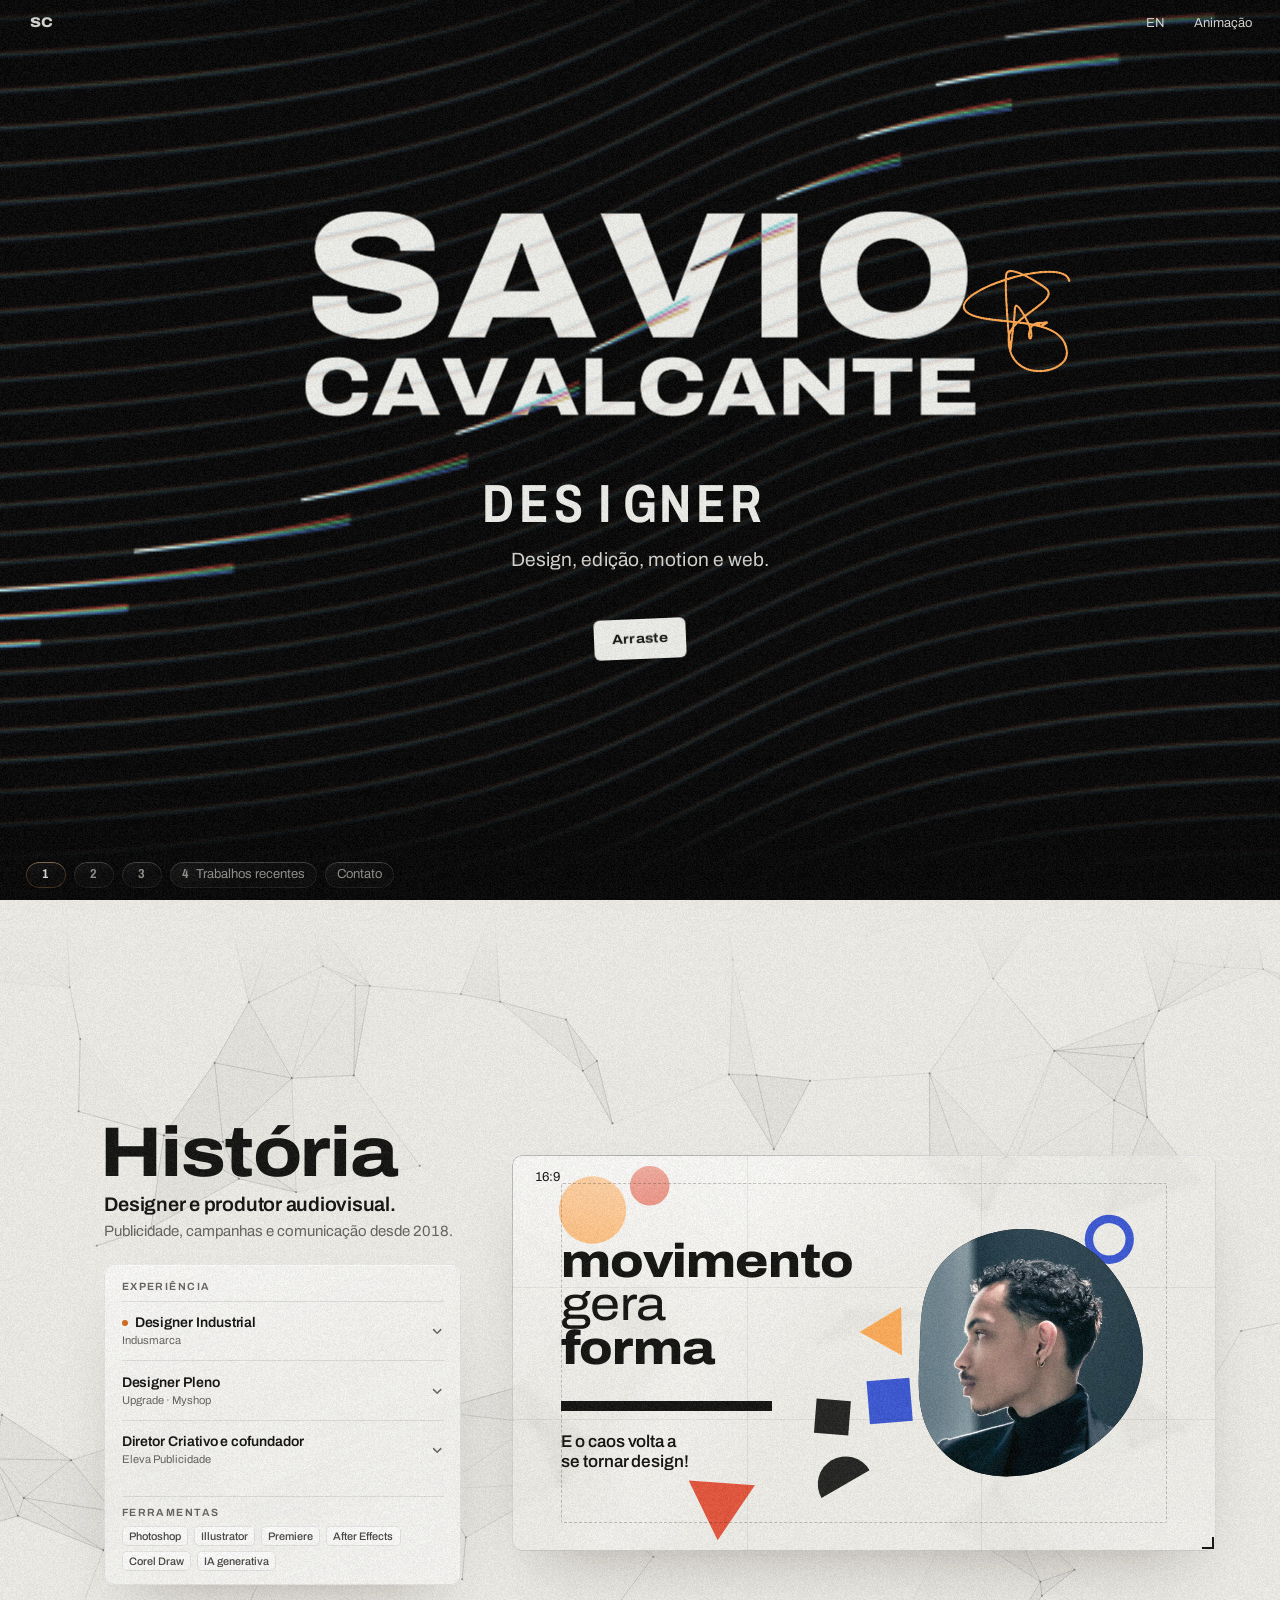
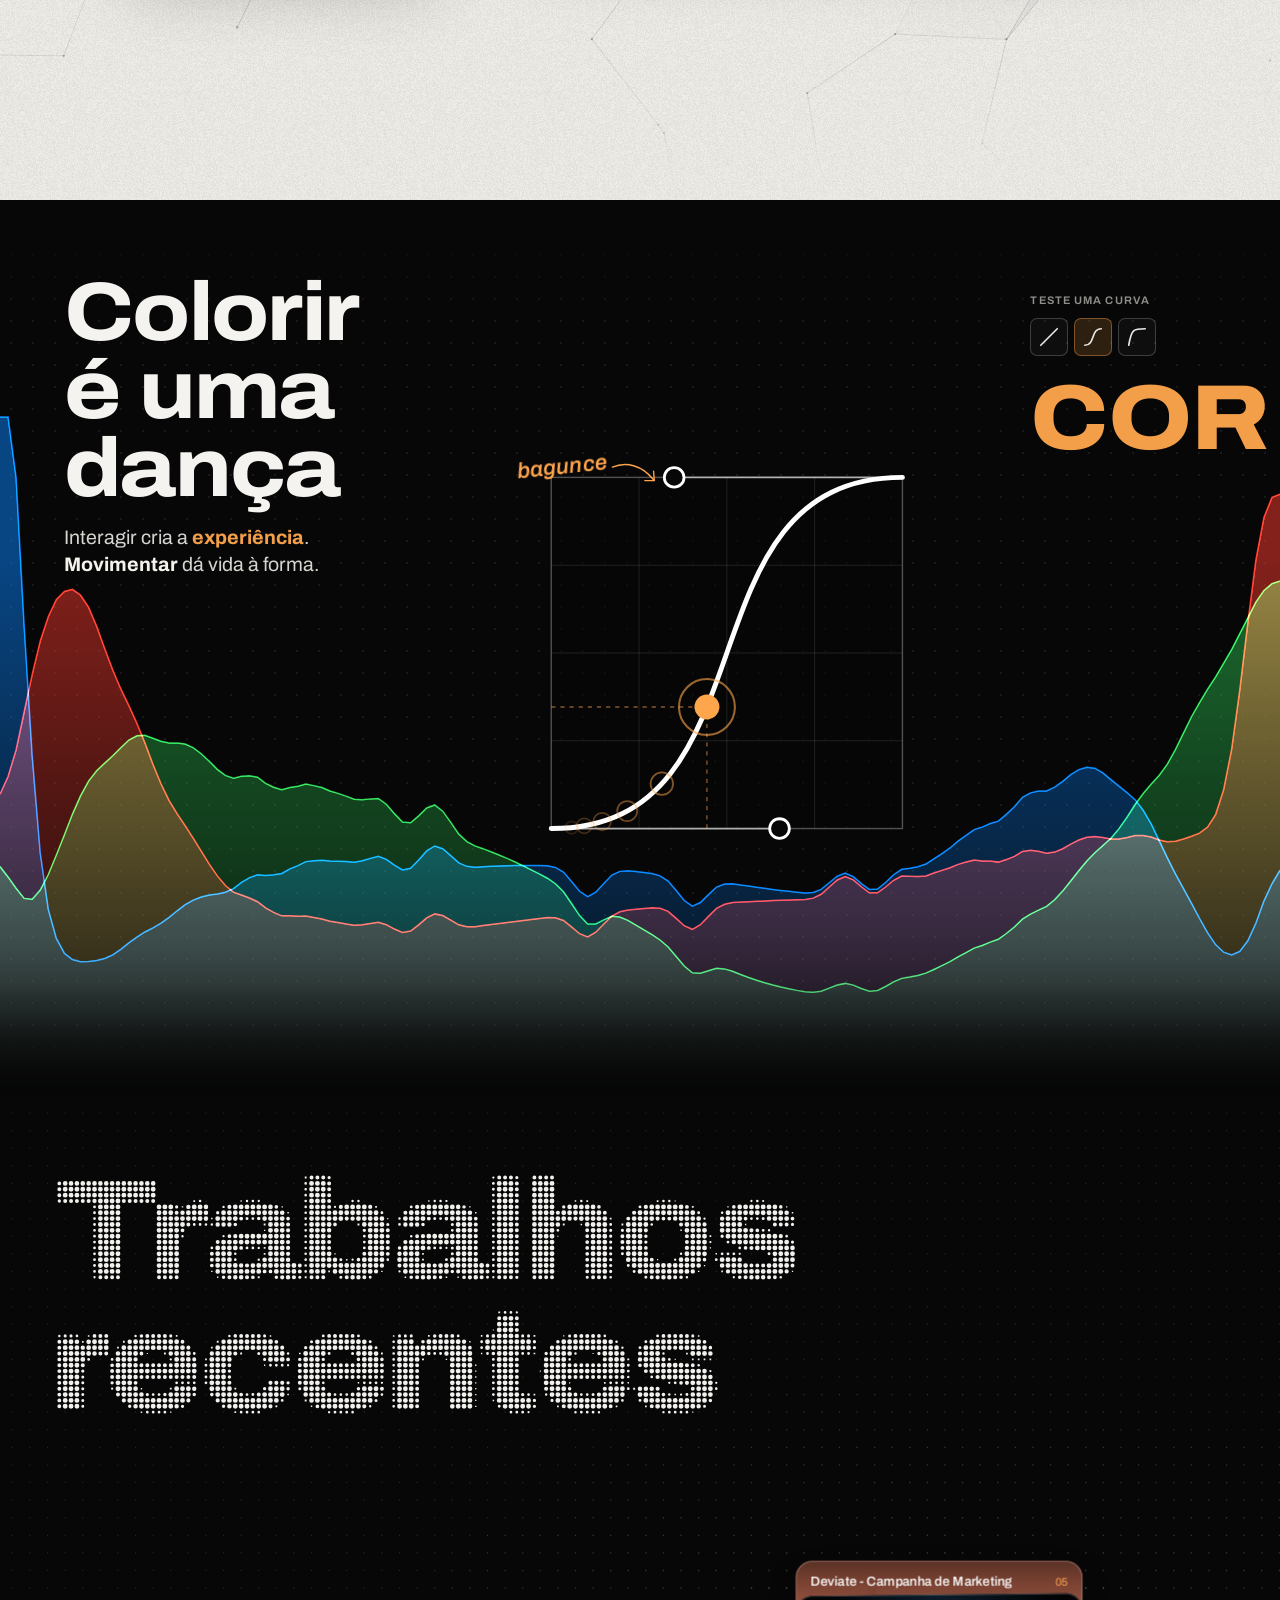
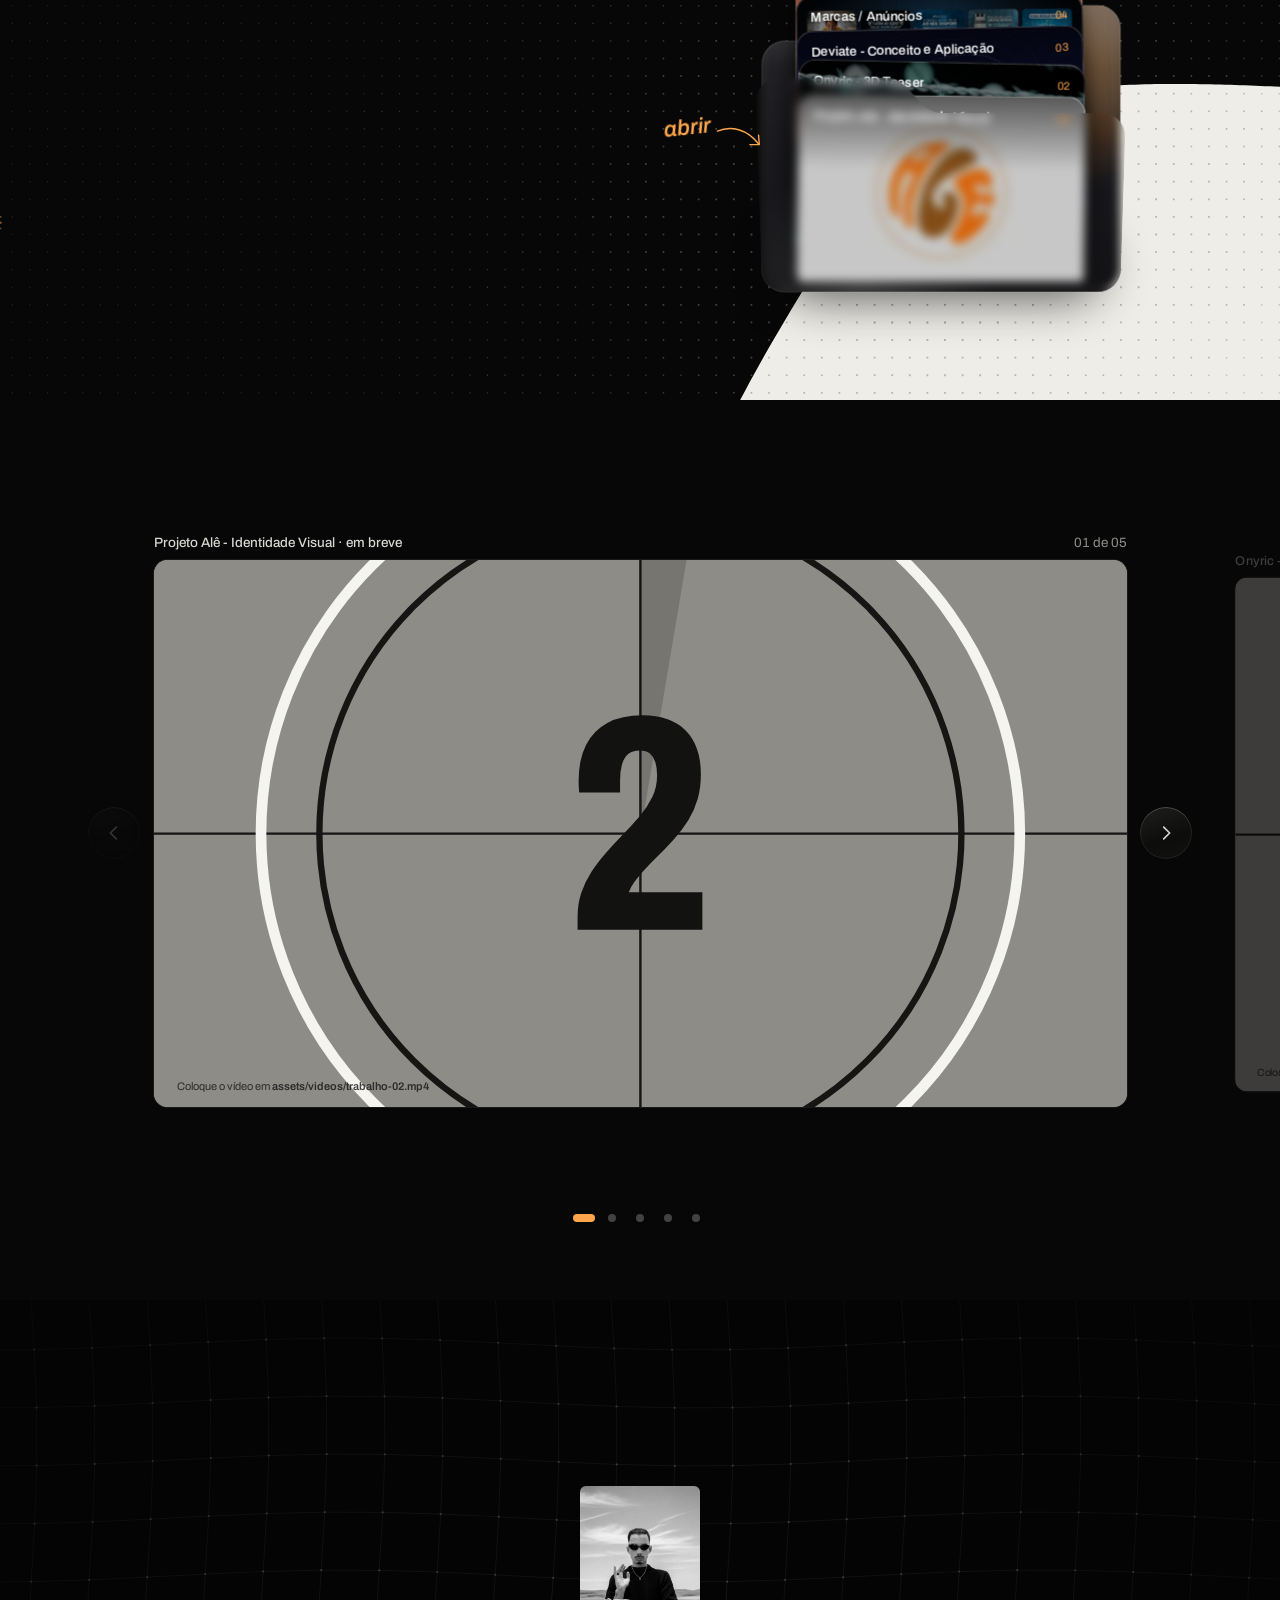
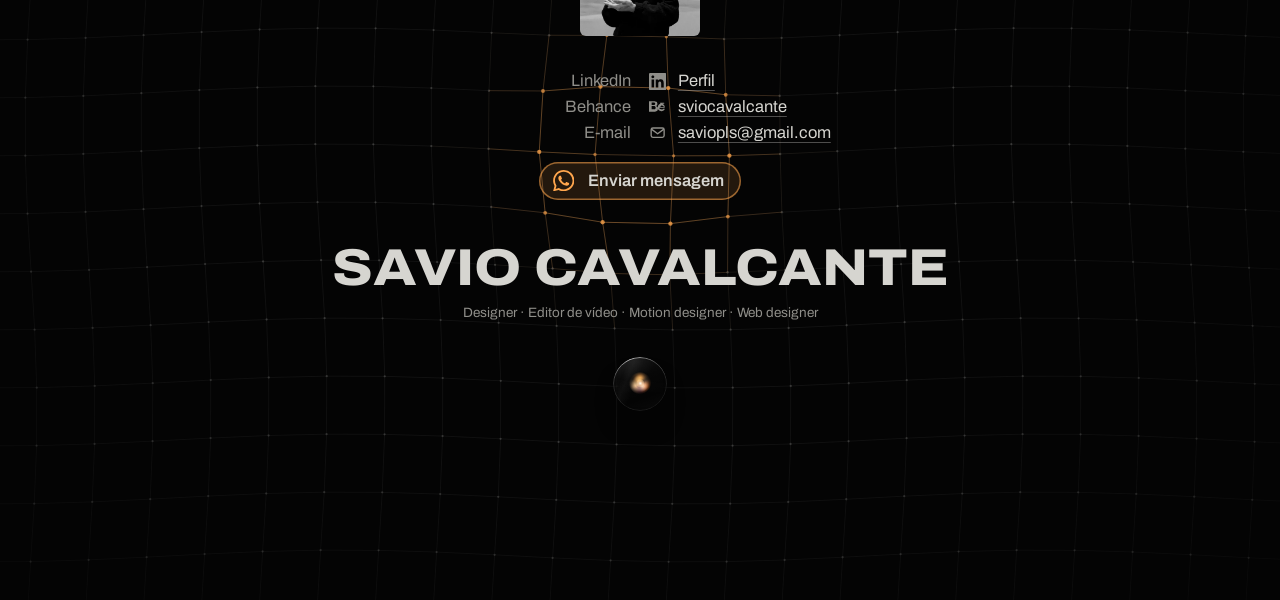
==== commit 184139c4: "Publica: Onyric - 3D Teaser, Marcas / Anúncios e nova ordem dos trabalhos Co-Authored-By: Claude Son" ====
--- a/index.html
+++ b/index.html
@@ -179,9 +179,14 @@
     </div>
   </section>
 
-  <section class="scene scene--reels" id="videos" data-scene="reels" style="--len: 5.2" data-t-attr="aria-label:a.reels">
+  <section class="scene scene--reels" id="videos" data-scene="reels" data-t-attr="aria-label:a.reels">
     <div class="stage">
       <div class="strip" data-works></div>
+      <div class="reel-nav">
+        <button type="button" class="reel-arrow reel-arrow--prev" data-reel-prev><svg viewBox="0 0 24 24" aria-hidden="true"><path d="M14.5 5.5L8 12l6.5 6.5"/></svg></button>
+        <div class="reel-dots" data-reel-dots></div>
+        <button type="button" class="reel-arrow reel-arrow--next" data-reel-next><svg viewBox="0 0 24 24" aria-hidden="true"><path d="M9.5 5.5L16 12l-6.5 6.5"/></svg></button>
+      </div>
     </div>
   </section>
 
--- a/v1-contagem/v1.css
+++ b/v1-contagem/v1.css
@@ -1 +1 @@
-@font-face{font-family:Archivo;font-style:normal;font-weight:300 900;font-stretch:62% 125%;font-display:swap;src:url(../assets/fonts/archivo-latin.woff2) format("woff2");unicode-range:U+0000-00FF,U+0131,U+0152-0153,U+02BB-02BC,U+02C6,U+02DA,U+02DC,U+0304,U+0308,U+0329,U+2000-206F,U+20AC,U+2122,U+2191,U+2193,U+2212,U+2215,U+FEFF,U+FFFD}@font-face{font-family:Archivo;font-style:normal;font-weight:300 900;font-stretch:62% 125%;font-display:swap;src:url(../assets/fonts/archivo-latin-ext.woff2) format("woff2");unicode-range:U+0100-02BA,U+02BD-02C5,U+02C7-02CC,U+02CE-02D7,U+02DD-02FF,U+0304,U+0308,U+0329,U+1D00-1DBF,U+1E00-1E9F,U+1EF2-1EFF,U+2020,U+20A0-20AB,U+20AD-20C4,U+2113,U+2C60-2C7F,U+A720-A7FF}:root{--room: #0b0b0a;--room-line: #2a2a27;--room-text: #d6d5d0;--room-dim: #8f8e89;--leader: #8e8c87;--leader-deep: #777570;--light: #ededea;--ink: #111110;--ink-2: #474643;--ink-3: #64635f;--reel: #040404;--tungsten: #ffa64d;--mt: clamp(40px, 5.2vh, 52px);--hb: clamp(44px, 5.6vh, 56px);--mx: clamp(10px, 2vw, 28px);--r: clamp(10px, 1.5vmin, 20px);--wdth: 125%;--ease-io: cubic-bezier(.76, 0, .24, 1);--ease-out: cubic-bezier(.16, 1, .3, 1);color-scheme:dark}@media (max-width: 720px){:root{--mt: 48px;--hb: 58px;--mx: 8px}}@media (max-height: 460px){:root{--mt: 38px;--hb: 42px}}:root{--mb: var(--hb);--vb: 0px}@supports (height: 100svh){:root{--vb: calc(100lvh - 100svh) }}.stage{--mb: calc(var(--hb) + var(--vb))}html,body{background:var(--room);color:var(--room-text)}body{font-family:Archivo,ui-sans-serif,system-ui,sans-serif;font-size:16px;line-height:1.45;font-variant-numeric:tabular-nums}::selection{background:var(--tungsten);color:var(--ink)}:focus{outline:none}:focus-visible{outline:2px solid var(--tungsten);outline-offset:3px;border-radius:2px}.graph-handle:focus-visible{outline:none}.frame{position:absolute;inset:0;color:var(--ink);overflow:hidden;container-type:size}@keyframes expose{0%{filter:brightness(1.14)}14%{filter:brightness(.95)}30%{filter:brightness(1.06)}to{filter:none}}@keyframes frame-cue{0%{opacity:1}22%{opacity:0}44%{opacity:1}66%,to{opacity:0}}.frame--credits{background:var(--reel);color:var(--room-text)}.chapter-title{font-weight:760;font-stretch:max(var(--wdth),108%);font-size:clamp(38px,min(7.2cqw,13cqh),96px);line-height:.94;letter-spacing:-.02em;text-wrap:balance}.chapter-line{margin-top:.9em;font-size:clamp(17px,min(1.7cqw,3.4cqh),22px);line-height:1.35;max-width:24ch;color:var(--ink);text-wrap:balance}.chapter-caption{margin-top:.7em;font-size:13.5px;line-height:1.4;color:var(--ink-3);max-width:32ch}.frame--title{--s: 0;background:#050505;color:var(--light)}.title-light{position:absolute;inset:0;width:100%;height:100%;max-width:none;opacity:0;transition:opacity 1.4s var(--ease-out)}.is-titled .title-light{opacity:1}.name{position:absolute;left:6cqw;right:6cqw;top:50%;display:flex;flex-direction:column;align-items:center;font-weight:820;font-stretch:var(--wdth);text-transform:uppercase;line-height:.8;letter-spacing:-.012em;color:#f4f4f0;mix-blend-mode:difference;transform:translateY(calc(-50% + var(--s) * var(--ny, -15cqh))) scale(calc(1 - var(--s) * (1 - var(--nk, .58))));transform-origin:50% 50%;will-change:transform}.name-line{display:block;width:max-content;white-space:nowrap;font-size:12cqw}.name-line+.name-line{margin-top:.06em}.name-measure{position:fixed;left:-9999px;top:0;visibility:hidden;pointer-events:none;font-size:100px;font-weight:820;font-stretch:var(--wdth);text-transform:uppercase;letter-spacing:-.012em;white-space:nowrap;line-height:1}.name-line .ch{display:inline-block;clip-path:inset(100% 0 -10% 0)}.js .frame--title:not(.is-split) .name{visibility:hidden}.roles-static{display:none;font-size:.5em;letter-spacing:.02em}.motion-off .cells{display:none}.motion-off .roles-static{display:inline}.is-titled .name-line .ch{clip-path:inset(-10% 0 -10% 0);transition:clip-path .6s var(--ease-out)}.title-sub{z-index:1;position:absolute;left:6cqw;right:6cqw;top:var(--sub-top, 58%);text-align:center;opacity:clamp(0,(var(--s) - .45) / .55,1);transform:translateY(calc((1 - var(--s)) * 4cqh))}.roles{color:var(--light);font-weight:640;font-stretch:78%;text-transform:uppercase;font-size:clamp(22px,min(4.2cqw,7cqh),64px);line-height:1;letter-spacing:.01em}.cells{display:inline-flex}.cell{position:relative;display:inline-block;width:.66em;text-align:center}.cell-in{display:inline-block}.cell.is-flip .cell-in{animation:cell-flip .42s var(--ease-out)}.cell.is-flip:after{content:attr(data-old);position:absolute;inset:0;pointer-events:none;animation:cell-out .34s var(--ease-out) forwards}@keyframes cell-flip{0%{transform:translateY(-.28em);opacity:0;filter:blur(4px);text-shadow:0 0 .4em rgba(255,238,218,.45)}35%{opacity:1;filter:blur(.8px);text-shadow:0 0 .3em rgba(255,238,218,.3)}to{transform:none;opacity:1;filter:blur(0);text-shadow:0 0 0 rgba(255,238,218,0)}}@keyframes cell-out{0%{transform:none;opacity:.85;filter:blur(0)}to{transform:translateY(.22em);opacity:0;filter:blur(5px)}}.lead{margin:.8em auto 0;max-width:34ch;font-size:clamp(16px,min(1.5cqw,3cqh),20px);line-height:1.4;letter-spacing:.005em;color:var(--room-text)}.title-play{position:relative;margin-top:clamp(26px,5cqh,48px);line-height:1}.title-box{position:relative;display:inline-block;max-width:100%;padding:.86em 1.35em .9em;border-radius:6px;background:var(--light);color:var(--ink);font-size:clamp(13px,min(1.05cqw,2.2cqh),14.5px);font-weight:700;font-stretch:clamp(84%,var(--wdth),116%);line-height:1.2;letter-spacing:.01em;text-wrap:balance;box-shadow:0 1px 2px #00000059,0 10px 24px -12px #000000b3;outline:1px solid transparent;outline-offset:0;cursor:grab;touch-action:none;pointer-events:none;will-change:transform;-webkit-user-select:none;user-select:none;-webkit-touch-callout:none;transition:box-shadow .26s var(--ease-out)}.title-text{position:relative;z-index:1}.title-tint{position:absolute;inset:0;border-radius:inherit;pointer-events:none;background:var(--tungsten);box-shadow:0 0 0 1px #ffc88ce6,0 0 30px #ffa64d80;opacity:0;transition:opacity .24s var(--ease-out)}.is-inviting .title-tint{animation:box-tint 2.8s ease-in-out infinite}@keyframes box-tint{0%,34%{opacity:0}52%,64%{opacity:1}86%,to{opacity:0}}@media (hover: hover){.title-box:hover .title-tint{animation:none;opacity:.7}}.is-pulling .title-tint{animation:none;opacity:1}.is-hint .title-drop{opacity:.9}.is-hint .title-drop path{animation:drop-run .9s var(--ease-out) 1}.is-hint .title-drop path:nth-child(2){animation-delay:.12s}.is-hint .title-drop path:nth-child(3){animation-delay:.24s}.title-box.is-back{animation:box-back .56s var(--ease-out) 1}@keyframes box-back{0%{opacity:0;scale:.6}60%{opacity:1;scale:1.06}to{scale:1}}.has-sub .title-box{pointer-events:auto}.title-box:hover{box-shadow:0 2px 4px #00000052,0 16px 30px -12px #000000b8}.title-box.is-held{cursor:grabbing;box-shadow:0 3px 6px #0000004d,0 28px 44px -16px #000c}.title-box:after{content:"";position:absolute;top:6px;right:6px;width:5px;height:5px;border-radius:50%;background:var(--tungsten);opacity:0;pointer-events:none}.title-box.is-cue:after{animation:frame-cue .9s steps(1) 1}.title-box.is-call{animation:box-call 1s var(--ease-out) 1}.frame--title:after{content:"";position:absolute;left:0;right:0;bottom:0;height:34cqh;pointer-events:none;background:linear-gradient(to top,#ffa64d52,#ffa64d00);opacity:0;transition:opacity .4s var(--ease-out)}.frame--title.is-pulling:after{opacity:calc(.35 + var(--pull, 0) * .65)}.is-pulling .title-box{background:var(--tungsten);color:#120b04;box-shadow:0 0 0 1px #ffc88ce6,0 0 34px #ffa64d8c,0 28px 44px -16px #000c;transition:background-color .25s var(--ease-out),color .25s var(--ease-out),box-shadow .25s var(--ease-out)}.title-drop{position:absolute;left:50%;top:calc(100% + 16px);width:26px;margin-left:-13px;opacity:0;transition:opacity .3s var(--ease-out);pointer-events:none}.title-drop svg{width:100%;height:auto;overflow:visible;fill:none;stroke:var(--tungsten);stroke-width:2.6;stroke-linecap:round;stroke-linejoin:round;filter:drop-shadow(0 0 5px rgba(255,166,77,.9))}.is-pulling .title-drop{opacity:1}.frame--title{--cold: #f4f1ea;--hot: color-mix(in oklab, var(--cold), var(--tungsten) calc(var(--pull, 0) * 100%))}.frame--title:after{display:none}.title-mood{position:absolute;inset:0;z-index:0;overflow:hidden;pointer-events:none;-webkit-mask-image:linear-gradient(to bottom,#000 92%,rgba(0,0,0,.9) 93.6%,rgba(0,0,0,.65) 95.2%,rgba(0,0,0,.35) 96.8%,rgba(0,0,0,.1) 98.4%,rgba(0,0,0,0) 100%);mask-image:linear-gradient(to bottom,#000 92%,#000000e6,#000000a6,#00000059,#0000001a,#0000)}.is-armed .name,.is-fired .name{mix-blend-mode:normal}.title-mood>span,.title-mood:before,.title-mood:after{content:"";position:absolute;inset:0;opacity:0}.title-mood:before{background:radial-gradient(ellipse 75% 65% at 50% 52%,#0000004d,#000000c7);transition:opacity .38s var(--ease-out)}.is-armed .title-mood:before{opacity:1}.is-fired .title-mood:before{opacity:0;transition-duration:.6s}.has-sub .title-light{transition:opacity .5s var(--ease-out)}.is-armed .title-light{opacity:.28;transition-duration:.38s}.title-mood:after{background:radial-gradient(ellipse 55% 62% at 50% var(--ay, 90%),rgba(255,150,60,.62),rgba(255,110,30,.22) 42%,rgba(255,90,20,.06) 70%,rgba(255,90,20,0) 100%);transform-origin:50% var(--ay, 90%);transform:scale(calc(.35 + var(--pull, 0) * .85));opacity:calc(var(--pull, 0) * var(--pull, 0) * .95);will-change:transform,opacity}.mood-heat{background:radial-gradient(ellipse 120% 90% at 50% var(--ay, 90%),rgba(255,120,35,.4),rgba(255,90,20,.16) 55%,rgba(120,30,0,.1));transition:opacity .26s var(--ease-out)}.is-taut .mood-heat{opacity:1;animation:mood-heat .9s ease-in-out infinite}.is-fired .mood-heat{animation:none;opacity:.6}.is-hit .mood-heat,.is-hit.frame--title .title-mood:after{opacity:0;transition:opacity .65s var(--ease-out)}@keyframes mood-heat{0%,to{opacity:.72}50%{opacity:1}}.title-mood>.mood-flash{inset:auto auto auto 50%;top:var(--ay, 90%);width:150cqh;height:150cqh;margin:-75cqh 0 0 -75cqh;background:radial-gradient(circle closest-side,#fffaf0f2,#ffc4828c 27%,#ff8c322e 60%,#ff8c320d 82%,#ff8c3200)}.is-hit .mood-flash{animation:mood-flash .62s var(--ease-out) 1 both}@keyframes mood-flash{0%{opacity:0;transform:scale(.4)}14%{opacity:1}to{opacity:0;transform:scale(1.6)}}.frame--title.is-armed .title-box{background:var(--hot);color:var(--ink);box-shadow:0 0 0 1px #ffffff8c,0 0 calc(12px + var(--pull, 0) * 30px) color-mix(in oklab,rgba(255,255,255,.45),rgba(255,140,50,.85) calc(var(--pull, 0) * 100%)),0 28px 44px -16px #000c;transition:background-color 90ms linear,box-shadow 90ms linear}.is-armed .title-tint{animation:none;opacity:0}.is-taut .title-tint{animation:box-beat .45s ease-in-out infinite;box-shadow:0 0 0 1.5px #ffe2c0,0 0 46px #ff8c32e6}@keyframes box-beat{0%,to{opacity:.55}50%{opacity:1}}.title-zone{position:absolute;left:0;right:0;bottom:calc(var(--mb) + .6cqh);z-index:1;display:flex;flex-direction:column;align-items:center;gap:12px;white-space:nowrap;pointer-events:none;-webkit-user-select:none;user-select:none;opacity:0;transition:opacity .2s var(--ease-out)}.is-armed .title-zone,.is-fired .title-zone{opacity:1;transition-delay:.12s}.anchor-peg{position:relative;display:block;width:32px;height:32px;border-radius:50%;background:#0e0a06f5;box-shadow:0 0 0 1px var(--hot),0 0 calc(8px + var(--pull, 0) * 30px) color-mix(in oklab,rgba(255,255,255,.3),rgba(255,140,50,.8) calc(var(--pull, 0) * 100%));transform:scale(.4);transition:transform .42s cubic-bezier(.34,1.56,.64,1)}.is-armed .anchor-peg,.is-fired .anchor-peg{transform:none;transition-delay:.15s}.zone-target{position:absolute;inset:4px;width:24px;height:24px;overflow:visible;fill:none;stroke:var(--hot);stroke-width:1.5}.zone-target .zone-dot{fill:var(--hot);stroke:none}.zone-target .zone-ping{opacity:0;transform-box:fill-box;transform-origin:center}.is-taut .zone-ping{animation:zone-ping .9s var(--ease-out) infinite}.is-taut .zone-ping--2{animation-delay:.45s}.is-hit .zone-ping{animation:zone-burst .62s var(--ease-out) 1 both}.is-hit .zone-ping--2{animation-delay:.11s}.is-hit .anchor-peg{box-shadow:0 0 0 1.5px #fff6ea,0 0 52px #ffc88c}@keyframes zone-ping{0%{opacity:.9;transform:scale(1)}to{opacity:0;transform:scale(1.9)}}@keyframes zone-burst{0%{opacity:1;transform:scale(1);stroke-width:2.4}to{opacity:0;transform:scale(6);stroke-width:.3}}.zone-label{font-size:clamp(16px,1.45cqw,20px);font-weight:800;letter-spacing:.005em;color:#fff6ea;padding:9px 20px 10px;border-radius:999px;background:#100a05e6;box-shadow:0 0 0 1.5px #ffb46b,0 0 0 5px #ff963c38,0 0 34px #ff8c32a6,0 14px 30px -12px #000000e6;opacity:0;transform:translateY(-6px);transition:opacity .16s var(--ease-out),transform .26s var(--ease-out)}.is-taut .zone-label{opacity:1;transform:none;transition-timing-function:var(--ease-out),cubic-bezier(.34,1.56,.64,1)}.is-hit .zone-label{opacity:0;transition:opacity .3s var(--ease-out) .12s}.title-cord{position:absolute;inset:0;width:100%;height:100%;overflow:visible;pointer-events:none;opacity:clamp(0,(var(--s) - .45) / .55,1)}.title-cord path{fill:none;stroke-width:var(--cw, 2.6px);stroke-linecap:round}.cord-base{stroke:#faf8f2d9}.title-cord .cord-glow{stroke:var(--hot);stroke-width:calc(var(--cw, 2.6px) * 5);opacity:calc(.1 + var(--pull, 0) * .22)}.cord-hot{stroke:var(--tungsten);opacity:min(1,calc(var(--pull, 0) * 25))}.is-taut .cord-hot{stroke:#ffb46b}.is-hit .title-cord{opacity:0;transition:opacity .16s var(--ease-out)}.title-cord .cord-arc{stroke:url(#cord-arc-fade);stroke-width:1.5px;stroke-dasharray:1.5 8;opacity:0;transform-box:view-box;transform-origin:var(--ax, 50%) var(--ay, 90%);transform:scale(.82);transition:opacity .22s var(--ease-out),transform .42s var(--ease-out),stroke-width .16s var(--ease-out)}#cord-arc-fade stop{stop-color:var(--hot)}.is-armed .title-cord .cord-arc{opacity:calc(.55 + var(--pull, 0) * .35);transform:none;transition-delay:60ms,60ms,0ms}.is-taut .title-cord .cord-arc{opacity:1;stroke-width:2.2px;filter:drop-shadow(0 0 5px rgba(255,150,60,.9))}.is-fired .title-cord .cord-arc{opacity:0;transition-delay:0ms}.motion-off .title-cord .cord-arc{transition:none}.title-sub .roles,.title-sub .lead{transition:opacity .26s var(--ease-out)}.is-armed .title-sub .roles,.is-armed .title-sub .lead{opacity:0}.cue{position:absolute;left:0;top:0;z-index:2;pointer-events:none;will-change:transform}.cue-in{display:flex;align-items:center;white-space:nowrap;opacity:0;transition:opacity .18s var(--ease-out),transform .28s var(--ease-out)}.cue-word{font-size:13px;font-weight:800;font-stretch:112%;letter-spacing:.18em;text-transform:uppercase;padding-left:.18em}.cue-pull .cue-in{flex-direction:column;gap:9px;transform:translate(-50%,calc(-100% + 10px))}.is-armed:not(.is-taut):not(.is-fired) .cue-pull .cue-in{opacity:1;transform:translate(-50%,-100%)}.cue-pull .cue-word{color:#fbf8f2;padding:4px 9px 4px calc(9px + .18em);border-radius:999px;background:#0c0906d1}.cue-disc{position:relative;width:36px;height:36px;border-radius:50%;background:var(--cold);color:#14100b;box-shadow:0 0 0 4px #0c0906d1,0 0 0 5px #ffffff2e,0 0 24px #ffffff4d}.cue-disc svg,.cue-release svg{fill:none;stroke:currentColor;stroke-width:2.8;stroke-linecap:round;stroke-linejoin:round}.cue-disc svg{position:absolute;left:50%;top:50%;width:22px;height:22px;margin:-11px 0 0 -11px}.cue-disc:after{content:"";position:absolute;inset:0;border-radius:50%;box-shadow:0 0 0 1.5px #ffffffb3;opacity:0}.is-armed .cue-pull .cue-disc svg{animation:cue-rise .9s var(--ease-out) infinite}.is-armed .cue-pull .cue-disc:after{animation:cue-ring .9s var(--ease-out) infinite}@keyframes cue-rise{0%,to{transform:translateY(2px)}45%{transform:translateY(-3px)}}@keyframes cue-ring{0%{opacity:.8;transform:translateY(0) scale(1)}to{opacity:0;transform:translateY(-10px) scale(1.35)}}.cue-release .cue-in{gap:8px;padding:8px 15px 8px 10px;border-radius:999px;background:var(--tungsten);color:#1a0f04;box-shadow:0 0 0 4px #ffa64d33,0 0 28px #ff8c32bf;transform:translate(-50%,-50%) scale(.6)}.cue-release .cue-word{color:#1a0f04;padding-left:0}.cue-release svg{width:18px;height:18px}.is-taut:not(.is-fired) .cue-release .cue-in{opacity:1;transform:translate(-50%,-50%) scale(1);transition-timing-function:var(--ease-out),cubic-bezier(.34,1.56,.64,1)}.is-taut .cue-release svg{animation:cue-drop .7s var(--ease-out) infinite}@keyframes cue-drop{0%,to{transform:translateY(-2px)}50%{transform:translateY(3px)}}.motion-off .cue-in,.motion-off .title-zone,.motion-off .anchor-peg,.motion-off .zone-label,.motion-off .title-mood:before,.motion-off .title-light{transition:none}.motion-off .mood-heat,.motion-off .title-tint,.motion-off .cue-disc:after{animation:none!important}.title-drop{display:none}.is-pulling .title-drop path{animation:drop-run .9s var(--ease-out) infinite}.is-pulling .title-drop path:nth-child(2){animation-delay:.15s}.is-pulling .title-drop path:nth-child(3){animation-delay:.3s}@keyframes drop-run{0%{opacity:0;transform:translateY(-6px)}40%{opacity:1}to{opacity:0;transform:translateY(8px)}}.sign{position:absolute;left:6cqw;right:6cqw;top:50%;height:var(--nh, 30cqh);z-index:1;transform:translateY(calc(-50% + var(--s) * var(--ny, -15cqh))) scale(calc(1 - var(--s) * (1 - var(--nk, .58))));transform-origin:50% 50%;pointer-events:none;will-change:transform}.sign svg{position:absolute;left:100%;top:50%;height:50%;width:auto;overflow:visible;transform:translate(-2%,-42%) rotate(-8deg);opacity:0;transition:opacity .3s var(--ease-out)}.sign path{fill:none;stroke:var(--tungsten);stroke-width:20;stroke-linecap:round;stroke-linejoin:round;stroke-dasharray:1;stroke-dashoffset:1;transition:stroke-dashoffset .3s ease-in}.is-signing .sign svg{opacity:1;transition-duration:.12s}.is-signing .sign path{stroke-dashoffset:0;transition:stroke-dashoffset 1.1s cubic-bezier(.45,0,.25,1)}@container (max-aspect-ratio: 1/1){.sign svg{left:auto;right:0;top:auto;bottom:calc(100% + .6cqh);height:34%;transform:rotate(-8deg)}}@keyframes box-call{0%{outline-color:#ededeab3;outline-offset:0}to{outline-color:#ededea00;outline-offset:18px}}.title-hint{position:absolute;left:0;right:0;bottom:calc(var(--mb) + 2cqh);text-align:center;font-size:13px;color:var(--room-text);opacity:calc(1 - var(--s) * 4);transition:opacity .6s}.title-hint.is-gone{opacity:0}.frame--design{--paper: #eeede8;--ink: #111110;--ink-2: #474643;--ink-3: #64635f;--hot: #d2681b;--hot-ink: #a34b0b;--rule: rgba(17, 17, 16, .1);background:var(--paper)}.frame--design :focus-visible{outline-color:var(--hot-ink)}.frame--design{display:grid;grid-template-columns:minmax(0,31cqw) minmax(0,1fr);gap:4cqw;padding:calc(var(--mt) + 4cqh) 5cqw calc(var(--mb) + 3cqh)}.design-copy{position:relative;z-index:1;display:flex;flex-direction:column;align-self:center;min-height:0;margin-left:3.5cqw}.frame--design .chapter-title{white-space:nowrap;margin-left:-.055em;font-size:clamp(38px,min(6.1cqw,13cqh),96px)}.kgrid,.lattice{position:absolute;inset:0;width:100%;height:100%;max-width:none;pointer-events:none}.monitor-area{z-index:1}.formats{display:flex;gap:18px;margin-top:2.2em}.formats button{position:relative;padding:12px 0 8px;font-size:13.5px;color:var(--ink-2)}.formats button:before{content:"";position:absolute;left:0;top:0;height:0;width:8px;border-top:1px solid currentColor}.formats button:hover,.formats button.is-on{color:var(--ink)}.formats button.is-on:before{width:100%;border-top-width:2px}.design-claim{font-size:clamp(20px,min(2.2cqw,4.4cqh),32px);line-height:1.25;margin-top:.45em}.design-copy:has(.about) .design-claim{font-size:clamp(14px,min(1.3cqw,2.6cqh),17.5px);line-height:1.45;max-width:26em;color:var(--ink-3);max-height:7em;overflow:hidden;transition:max-height .52s var(--ease-out),opacity .3s var(--ease-out),margin-top .52s var(--ease-out)}.design-lead{display:block;margin-bottom:.2em;font-size:1.32em;font-weight:620;line-height:1.2;letter-spacing:-.012em;color:var(--ink)}.design-copy:has(.about.is-instant) .design-claim{transition:none}.about{--pd: clamp(14px, 1.5cqw, 22px);--plate: #f3f2ee;position:relative;margin-top:clamp(14px,3cqh,30px);max-width:30em;padding:calc(var(--pd) * .85) var(--pd) calc(var(--pd) * .7);font-size:clamp(13px,min(1.08cqw,2.1cqh),15.5px);border-radius:10px;background:linear-gradient(160deg,#ffffff9e,#ffffff38 42%,#fff6),#f3f2eea8;-webkit-backdrop-filter:blur(6px) saturate(140%);backdrop-filter:blur(6px) saturate(140%);box-shadow:inset 0 1px #fffffff2,inset 0 0 0 1px #11111014,0 30px 60px -32px #3a2c1c57}.about-label{font-size:10.5px;font-weight:640;letter-spacing:.14em;text-transform:uppercase;color:var(--ink-3);margin-bottom:.6em}.about-list{list-style:none;margin:0 0 clamp(10px,2.2cqh,20px);padding:0;transition:margin-bottom .52s var(--ease-out)}.about-list>li{border-top:1px solid var(--rule)}.about-row{position:relative;display:grid;grid-template-columns:minmax(0,1fr) 1.2em;column-gap:1em;align-items:center;width:100%;padding:.95em 0;text-align:left;color:inherit;font:inherit;cursor:pointer}.about-row:focus-visible{outline:1px solid var(--hot-ink);outline-offset:2px;border-radius:3px}.about-role{font-size:1.08em;font-weight:600;color:var(--ink);line-height:1.25;letter-spacing:-.005em;transition:color .25s var(--ease-out)}.about-org{grid-column:1;margin-top:.12em;font-size:.86em;color:var(--ink-3);line-height:1.35;letter-spacing:.005em}.is-open .about-role{color:#000}.is-now .about-role:before{content:"";display:inline-block;width:6px;height:6px;margin:0 .5em .12em 0;border-radius:50%;background:var(--hot);vertical-align:middle}.about-mark{grid-column:2;grid-row:1 / span 2;justify-self:end;width:.95em;height:.95em;color:var(--ink-3);transition:color .25s var(--ease-out),transform .42s var(--ease-out)}.about-mark svg{display:block;width:100%;height:100%;fill:none;stroke:currentColor;stroke-width:1.4;stroke-linecap:round;stroke-linejoin:round}.about-row:hover .about-mark{color:var(--ink)}.about-row:hover .about-role{color:#000}.is-open .about-row .about-mark{color:var(--hot);transform:rotate(90deg)}.about-more{display:grid;grid-template-rows:0fr;transition:grid-template-rows .52s var(--ease-out)}.about-more-in{min-height:0;overflow:hidden}.is-open .about-more{grid-template-rows:1fr}.about-when,.about-text,.about-pie{opacity:0;transform:translateY(-.3em);transition:opacity .36s var(--ease-out),transform .52s var(--ease-out)}.is-open .about-when,.is-open .about-text,.is-open .about-pie{opacity:1;transform:none}.is-open .about-text{transition-delay:60ms}.is-open .about-pie{transition-delay:.12s}.about-when{margin:-.1em 0 .5em;font-size:10.5px;font-weight:640;color:var(--ink-3);font-variant-numeric:tabular-nums;letter-spacing:.12em;text-transform:uppercase}.is-now .about-when{color:var(--hot-ink)}.about-text{margin:0 0 1em;font-size:.94em;color:var(--ink-2);line-height:1.55;max-width:46ch}.about-pie{--c0: #c96a1f;--c1: #4a7ff0;--c2: #199e70;display:grid;grid-template-columns:auto minmax(0,1fr);align-items:center;column-gap:1.1em;margin:0 0 .9em}.about-pie-chart{width:clamp(52px,4.6em,72px);height:auto;overflow:visible}.about-slice{fill:var(--c0);stroke:var(--plate);stroke-width:2px;stroke-linejoin:round;vector-effect:non-scaling-stroke;transition:opacity .2s var(--ease-out)}.about-slice[data-k="1"]{fill:var(--c1)}.about-slice[data-k="2"]{fill:var(--c2)}.about-pie-legend{list-style:none;margin:0;padding:0;display:grid;gap:.18em}.about-pie-item{display:grid;grid-template-columns:.62em minmax(0,1fr) auto;align-items:center;column-gap:.55em;transition:opacity .2s var(--ease-out)}.about-pie-sw{width:.62em;height:.62em;border-radius:2px;background:var(--c0)}.about-pie-item[data-k="1"] .about-pie-sw{background:var(--c1)}.about-pie-item[data-k="2"] .about-pie-sw{background:var(--c2)}.about-pie-name{color:var(--ink-2)}.about-pie-val{color:var(--ink);font-variant-numeric:tabular-nums;font-weight:600}.about-pie-cap{grid-column:1 / -1;margin-bottom:.7em;padding-top:.8em;border-top:1px solid var(--rule);font-size:10.5px;font-weight:640;letter-spacing:.14em;text-transform:uppercase;color:var(--ink-3)}.about-pie[data-hl="0"] [data-k]:not([data-k="0"]),.about-pie[data-hl="1"] [data-k]:not([data-k="1"]),.about-pie[data-hl="2"] [data-k]:not([data-k="2"]){opacity:.32}.about-kit{display:grid;grid-template-rows:1fr;transition:grid-template-rows .52s var(--ease-out),opacity .3s var(--ease-out)}.about-kit>div{min-height:0;overflow:hidden}.about-kit .about-label{border-top:1px solid var(--rule);padding-top:.75em}.about.is-instant .about-more,.about.is-instant .about-kit,.about.is-instant .about-when,.about.is-instant .about-text,.about.is-instant .about-pie,.about.is-instant .about-mark,.about.is-instant .about-slice{transition:none}.about-tools{list-style:none;margin:0;padding:0 0 .15em;display:flex;flex-wrap:wrap;gap:.4em}.about-tools li{padding:.3em .68em .32em;border-radius:5px;white-space:nowrap;font-size:.84em;font-weight:520;line-height:1.2;color:var(--ink-2);background:linear-gradient(180deg,#fffc,#ffffff73);box-shadow:inset 0 0 0 1px #1111101a,inset 0 1px #ffffffe6;cursor:default;user-select:none}.about.is-in .about-list>li,.about.is-in .about-tools{animation:about-in .64s var(--ease-out) both;animation-delay:calc(.16s + var(--i, 5) * 70ms)}@keyframes about-in{0%{opacity:0;transform:translateY(.6em)}}.motion-off .about.is-in .about-list>li,.motion-off .about.is-in .about-tools{animation:none}.caos{--cell: 1.16em;--line: rgba(237, 237, 234, .2);--paint: var(--tungsten);position:relative;display:block;flex:none;width:calc(var(--cols, 2) * var(--cell) + 1px);height:calc(var(--rows, 2) * var(--cell) + 1px);margin-top:.32em;border-right:1px solid var(--line);border-bottom:1px solid var(--line);background:linear-gradient(to right,var(--line) 1px,transparent 1px) 0 0 / var(--cell) 100%,linear-gradient(to bottom,var(--line) 1px,transparent 1px) 0 0 / 100% var(--cell);font-size:clamp(38px,min(7.2cqw,13cqh),96px);font-weight:760;font-stretch:max(var(--wdth),108%);line-height:1;cursor:pointer;border-radius:0}.caos:focus-visible{outline-offset:6px}.caos-l{position:absolute;left:0;top:0;width:var(--cell);height:var(--cell);display:grid;place-items:center;padding-bottom:.1em;color:var(--ink);transform:translate(calc(var(--x, 0) * 100%),calc(var(--y, 0) * 100%)) rotate(var(--rot, 0deg));transition:transform .78s var(--ease-io) var(--d, 0ms)}.caos-l:after{content:attr(data-ch);position:absolute;inset:0;display:grid;place-items:center;padding-bottom:.1em;color:var(--paint);clip-path:inset(0 100% 0 0);transition:clip-path .3s var(--ease-out) var(--pd, 0ms)}.caos-l.is-painted:after{clip-path:inset(0 0 0 0);transition-duration:.56s}.caos.is-instant .caos-l,.caos.is-instant .caos-l:after{transition:none}.monitor-area{position:relative;min-height:0;display:grid;place-items:center}.monitor{--gx: 18%;--gy: 0%;position:relative;width:320px;height:180px;border-radius:10px;background:linear-gradient(112deg,transparent 22%,rgba(255,255,255,.28) 30%,transparent 44%),linear-gradient(160deg,#ffffff80,#ffffff2e 42%,#ffffff1a 70%,#ffffff4d);-webkit-backdrop-filter:blur(3.5px) saturate(150%);backdrop-filter:blur(3.5px) saturate(150%);box-shadow:inset 0 1px #ffffffe6,inset 0 -1px #11111014,0 30px 60px -30px #3a2c1c57;container-type:size;cursor:pointer}.monitor:before,.monitor:after{content:"";position:absolute;inset:0;border-radius:inherit;pointer-events:none}.monitor:before{background:radial-gradient(70% 60% at var(--gx) var(--gy),rgba(255,255,255,.55),transparent 72%)}.monitor:after{padding:1px;background:radial-gradient(90% 110% at var(--gx) var(--gy),rgba(17,17,16,.34),rgba(17,17,16,.13) 55%,rgba(17,17,16,.09));-webkit-mask:linear-gradient(#000 0 0) content-box,linear-gradient(#000 0 0);-webkit-mask-composite:xor;mask:linear-gradient(#000 0 0) content-box exclude,linear-gradient(#000 0 0)}.monitor>span,.monitor>svg{position:absolute;display:block}.m-safe{inset:7%;border:1px dashed rgba(17,17,16,.24);border-radius:2px}.m-third{background:#11111012}.m-third--v1,.m-third--v2{top:0;bottom:0;width:1px}.m-third--v1{left:33.333%}.m-third--v2{left:66.666%}.m-third--h1,.m-third--h2{left:0;right:0;height:1px}.m-third--h1{top:33.333%}.m-third--h2{top:66.666%}.m-blob{overflow:visible;max-width:none}.m-blob path{fill:var(--ink)}.m-blob mask path{fill:#fff}.m-blob-img{opacity:0;transition:opacity .6s var(--ease-out)}.m-blob-img.is-ready{opacity:1}.monitor>.m-shapes{left:0;top:0;width:100%;height:100%;max-width:none;pointer-events:none}.m-bar{height:2.6cqmin;min-height:2px;background:var(--ink)}.m-words{left:0;top:0;font-size:100px;transform-origin:0 0}.m-w,.m-w-measure{font-weight:820;font-stretch:112%;line-height:.8;color:var(--ink);letter-spacing:-.02em;white-space:nowrap}.m-w{position:absolute;left:0;top:0}.m-w--verb{font-weight:440;letter-spacing:-.01em}.m-w-measure{position:fixed;left:-9999px;top:0;visibility:hidden;pointer-events:none;font-size:100px}.monitor>.m-text{font-size:clamp(10px,4.3cqmin,19px);font-weight:560;line-height:1.18;color:var(--ink);letter-spacing:-.005em;text-wrap:balance}.m-ratio{left:3.2%;top:3.2%;z-index:2;font-size:13px;color:var(--ink);letter-spacing:.02em;font-variant-numeric:tabular-nums}.monitor>.m-handle{right:-22px;bottom:-22px;width:44px;height:44px;cursor:nwse-resize;touch-action:none;border-radius:50%}.m-handle:before{content:"";position:absolute;left:8px;top:8px;width:12px;height:12px;border-right:2px solid var(--ink);border-bottom:2px solid var(--ink);transition:transform .3s var(--ease-out)}.m-handle:hover:before,.is-resizing .m-handle:before{transform:translate(3px,3px)}.m-handle:focus-visible{outline:none}.m-handle:focus-visible:before{border-color:var(--hot)}.frame--works{--ink: #f1f0ec;--ink-2: #aeada8;--ink-3: #8f8e89;--light: #070707;background:#070707 radial-gradient(rgba(255,255,255,.075) 1px,transparent 1.5px) 0 0 / 22px 22px}.frame--works{padding:6cqh 5cqw}.onion{position:absolute;inset:0;pointer-events:none;z-index:0}.onion-svg{width:100%;height:100%;overflow:visible}.onion-path{fill:none;stroke:#ffffff38;stroke-width:1;stroke-dasharray:2 6}.onion-run{fill:none;stroke:var(--ink);stroke-width:1.6;opacity:.45;stroke-dasharray:1000}.onion-ghosts circle{fill:none;stroke:var(--ink);stroke-width:1}.onion-dot{fill:var(--ink);transition:opacity .3s var(--ease-out)}.onion-toss{fill:var(--tungsten)}.onion-splash{fill:none;stroke:var(--tungsten);stroke-width:1.5;opacity:0;transform-box:fill-box;transform-origin:center}.onion-splash.is-on{animation:onion-splash .9s var(--ease-out) 1}@keyframes onion-splash{0%{opacity:.9;transform:scale(.2)}to{opacity:0;transform:scale(2.4)}}.frame--works.is-open .onion-dot,.frame--works.is-open .onion-ghosts{opacity:0!important}.works-copy{position:absolute;left:5cqw;top:calc(var(--mt) + 3.5cqh);z-index:2;max-width:44cqw;pointer-events:none}.frame--works .chapter-title{font-size:clamp(34px,min(5.4cqw,11cqh),84px)}.works-readout{display:flex;flex-wrap:wrap;gap:4px 14px;margin-top:1.1em;font-size:13.5px;color:var(--ink-2)}.readout-count{font-variant-numeric:tabular-nums;color:var(--tungsten)}.readout-work{color:var(--ink);font-weight:560}.works-readout.is-flip span{animation:readout-in .52s var(--ease-out) both}.works-readout.is-flip .readout-work{animation-delay:70ms}@keyframes readout-in{0%{opacity:0;transform:translateY(.6em)}to{opacity:1;transform:none}}.readout-count,.readout-work{display:inline-block}.halftone{position:absolute;inset:0;width:100%;height:100%;max-width:none;pointer-events:none;z-index:0}.frame--works.has-halftone{background:#070707}.has-halftone .chapter-title{position:absolute;width:1px;height:1px;overflow:hidden;clip-path:inset(50%);white-space:nowrap}.has-halftone .works-readout{margin-top:calc(var(--ht-gap, 0px) + 18px);font-size:15px}.has-halftone .onion-path,.has-halftone .onion-run,.has-halftone .onion-ghosts,.has-halftone .onion-dot,.has-halftone .onion-toss{display:none}.folders{position:absolute;inset:0;z-index:1;pointer-events:none;padding-bottom:var(--vb)}.gf{--s: 1;--gf-px: 0;--gf-py: 0;--gf-ease: cubic-bezier(.2, .8, .2, 1);--gf-spring: cubic-bezier(.34, 1.36, .5, 1);--gf-hinge: 0deg;--gf-lift: 42px;--gf-spread: 0px;--gf-fan: 0deg;--gf-stack: 15px;position:absolute;isolation:isolate;pointer-events:none;-webkit-tap-highlight-color:transparent}.gf:hover,.gf:focus-within{--gf-hinge: -11deg;--gf-lift: -34px;--gf-spread: 8px;--gf-fan: 1.4deg;--gf-stack: 10px}.gf[data-open]{--gf-hinge: -24deg;--gf-lift: -96px;--gf-spread: 40px;--gf-fan: 5deg;--gf-stack: 30px}.gf[data-open]{--gf-spread: 22px;--gf-fan: 2.5deg;--gf-stack: 46px}.gf:not([data-open]){--gf-hinge: -8deg;--gf-lift: -10px;--gf-spread: 0px;--gf-fan: 0deg;--gf-stack: 32px}.gf:not([data-open]):hover,.gf:not([data-open]):focus-within{--gf-hinge: -13deg;--gf-lift: -16px;--gf-stack: 34px}.gf-stage{position:absolute;left:0;top:0;width:340px;height:272px;transform-origin:0 0}.gf-tilt{position:absolute;inset:0;transform:perspective(1400px) rotateX(calc(var(--gf-py) * -3deg)) rotateY(calc(var(--gf-px) * 4deg));transition:transform .9s var(--gf-ease)}.gf-shadow{position:absolute;left:18px;right:18px;bottom:-6px;height:60px;border-radius:40px;background:#0000009e;filter:blur(22px);transform:translate(calc(var(--gf-px) * -8px));transition:transform .9s var(--gf-ease),opacity .9s var(--gf-ease),background .6s var(--gf-ease)}.gf:hover .gf-shadow,.gf[data-open] .gf-shadow{background:#ffa64d38}.gf-back{position:absolute;inset:0;overflow:hidden;pointer-events:auto;cursor:pointer;background:linear-gradient(180deg,#2a2a2e,#121214)}.gf-art{position:absolute;inset:-12px;background:radial-gradient(58% 66% at var(--ax, 70%) var(--ay, 20%),rgba(255,166,77,.62),rgba(255,166,77,0) 72%),radial-gradient(46% 56% at calc(100% - var(--ax, 70%)) 92%,#f1f0ec29,#f1f0ec00 70%),linear-gradient(180deg,#2a2a2e,#121214);transform:translate(calc(var(--gf-px) * -7px),calc(var(--gf-py) * -6px)) scale(1.02);transition:transform 1.1s var(--gf-ease)}.gf-back-sheen{position:absolute;inset:0;pointer-events:none;background:linear-gradient(180deg,#ffffff24,#fff0 22%),radial-gradient(120% 80% at 80% 0%,#ffffff1a,#fff0 60%)}.gf-rim{position:absolute;left:0;top:0;max-width:none;overflow:visible;pointer-events:none;fill:none}.gf-back-rim{width:340px;height:272px}.gf-back-rim path{stroke:#ffffff29;stroke-width:1}.gf-files{position:absolute;inset:0;z-index:5;pointer-events:none;clip-path:inset(-400px -400px 10px -400px)}.gf-sheet{all:unset;box-sizing:border-box;position:absolute;left:34px;top:96px;width:272px;height:184px;border-radius:16px;overflow:hidden;pointer-events:none;background:linear-gradient(180deg,#2c2c30,#1c1c1f);box-shadow:inset 0 1px #ffffff24,0 0 0 .5px #ffffff14,0 12px 28px -8px #000000b3;transform-origin:50% 100%;transform:translate(calc(var(--gf-jx) + var(--gf-slot) * var(--gf-spread)),calc(var(--gf-lift) + var(--gf-depth) * var(--gf-stack) * -1)) rotate(calc(var(--gf-jr) + var(--gf-slot) * var(--gf-fan)));transition:transform .75s var(--gf-spring) calc(var(--gf-depth) * 40ms),box-shadow .4s var(--gf-ease),translate .9s var(--gf-ease),opacity .9s var(--gf-ease),filter .5s var(--gf-ease)}.gf-sheet--art{background:#1a1a1d}.gf-sheet.is-called{translate:0 -24px;box-shadow:inset 0 0 0 1.5px var(--tungsten),0 18px 34px -10px #000c}.gf-files.has-call .gf-sheet:not(.is-called){filter:brightness(.6)}.gf[data-open] button.gf-sheet{pointer-events:auto;cursor:pointer}.gf[data-open] .gf-sheet:hover,.gf[data-open] .gf-sheet:focus-visible{transform:translate(calc(var(--gf-jx) + var(--gf-slot) * var(--gf-spread)),calc(var(--gf-lift) + var(--gf-depth) * var(--gf-stack) * -1 - 18px)) rotate(calc(var(--gf-slot) * var(--gf-fan) * .6));box-shadow:inset 0 0 0 1.5px var(--tungsten),0 22px 40px -12px #000c;transition-delay:0s}.gf-sheet:focus-visible{outline:none}.gf-sheet-art{position:absolute;left:0;top:0;width:272px;height:184px;max-width:none;object-fit:cover}.gf-sheet--art:after{content:"";position:absolute;inset:0;border-radius:inherit;pointer-events:none;background:linear-gradient(180deg,#0000008c,#0000 38%),#00000038;box-shadow:inset 0 0 0 1px #fff3}.gf-ph{position:absolute;inset:0;display:flex;align-items:flex-end;padding:0 16px 6px;font-size:92px;font-weight:800;font-stretch:118%;line-height:1;letter-spacing:-.04em;color:#f1f0ec17}.gf-sheet-head{position:absolute;left:14px;right:14px;top:11px;z-index:1;display:flex;align-items:baseline;justify-content:space-between;gap:10px;white-space:nowrap}.gf-sheet-name{overflow:hidden;text-overflow:ellipsis;color:#fafafa;font-size:calc(max(12.5px * var(--s),11px) / var(--s));font-weight:560;letter-spacing:-.005em}.gf-sheet-meta{flex:none;font-size:calc(max(10.5px * var(--s),10px) / var(--s));font-variant-numeric:tabular-nums;color:var(--tungsten)}.gf-lines{position:absolute;left:14px;right:14px;top:40px;display:flex;flex-direction:column;gap:9px}.gf-lines i{display:block;height:5px;border-radius:3px;background:#ffffff14}.gf-lines i:first-child{height:9px;margin-bottom:4px;background:#ffffff29}.gf-front{position:absolute;left:0;top:74px;width:340px;height:198px;z-index:10;border-radius:22px;-webkit-backdrop-filter:blur(5px) saturate(1.35);backdrop-filter:blur(5px) saturate(1.35);transform-origin:50% 100%;transform:perspective(760px) rotateX(var(--gf-hinge));transition:transform .8s var(--gf-spring),translate 1s var(--gf-ease),opacity 1s var(--gf-ease)}.gf-front--bump{animation:gf-bump .7s var(--gf-ease) both}@keyframes gf-bump{0%{scale:1}35%{scale:1.018 .975}70%{scale:.996 1.006}to{scale:1}}.gf-tint{position:absolute;inset:0;background:linear-gradient(180deg,#1212140d,#0e0e1052 46%,#08080ad6)}.gf-spec{position:absolute;inset:0;pointer-events:none;mix-blend-mode:screen;opacity:.16;background:radial-gradient(260px 200px at calc(50% + var(--gf-px) * 46%) calc(30% + var(--gf-py) * 40%),#ffffff80,#fff0 70%)}.gf-front-rim{width:340px;height:198px;opacity:.55;transition:opacity .4s var(--gf-ease)}.gf-front-rim path{stroke-width:2.4;transition:stroke .4s var(--gf-ease),stroke-width .3s var(--gf-ease)}.gf:hover .gf-front-rim,.gf:focus-within .gf-front-rim{opacity:.9}.gf:hover .gf-front-rim path,.gf-front:has(.gf-hit:focus-visible) .gf-front-rim path{stroke:var(--tungsten)}.gf-front:has(.gf-hit:focus-visible) .gf-front-rim path{stroke-width:5}.gf-hit{all:unset;position:absolute;inset:0;z-index:1;cursor:pointer;pointer-events:auto}.gf-label{position:absolute;z-index:2;left:28px;bottom:30px;right:28px;display:flex;flex-direction:column;gap:5px;pointer-events:none;color:#f5f5f7;text-shadow:0 1px 10px rgba(0,0,0,.8)}.gf-title{font-size:calc(max(19px * var(--s),13px) / var(--s));font-weight:600;line-height:1.15;letter-spacing:-.012em;display:-webkit-box;-webkit-box-orient:vertical;-webkit-line-clamp:2;overflow:hidden}.gf-meta{font-size:calc(max(12px * var(--s),10.5px) / var(--s));letter-spacing:.03em;font-variant-numeric:tabular-nums;color:#f5f5f794}.gf:hover .gf-meta{color:var(--tungsten)}.gf:not([data-entered]) .gf-back,.gf:not([data-entered]) .gf-back-rim{translate:0 22px;opacity:0}.gf:not([data-entered]) .gf-sheet{translate:0 -120px;opacity:0}.gf:not([data-entered]) .gf-front{translate:0 46px;opacity:0}.gf:not([data-entered]) .gf-shadow{opacity:0}.gf-back,.gf-back-rim{transition:translate 1s var(--gf-ease),opacity .9s var(--gf-ease)}.gf[data-entered] .gf-sheet{transition-delay:calc(var(--gf-depth) * 40ms),0s,calc(.18s + var(--gf-depth) * 90ms),calc(.18s + var(--gf-depth) * 90ms)}.gf[data-entered] .gf-front{transition-delay:0s,.42s,.42s}.gf[data-entered] .gf-sheet.is-called{transition-delay:0s}.frame--play{color:var(--room-text)}.frame--play{display:grid;grid-template-columns:minmax(0,28cqw) auto minmax(0,1fr);grid-template-rows:minmax(0,1fr);gap:2cqh 4cqw;padding:calc(var(--mt) + 3cqh) 5cqw calc(var(--mb) + 2cqh)}.play-bg{position:absolute;inset:0;width:100%;height:100%;max-width:none;pointer-events:none}.play-copy,.graph-wrap,.play-tools{position:relative;z-index:1}.play-copy{grid-column:1;grid-row:1;align-self:start}.frame--play .chapter-title{color:#f4f3ef}.frame--play .chapter-line{color:var(--room-text)}.graph-wrap{grid-column:2;grid-row:1;align-self:center;height:min(76cqh,52cqw);aspect-ratio:144 / 164;touch-action:none;cursor:default}html.is-holding,html.is-holding body{overscroll-behavior:none}.graph-grip{position:absolute;z-index:2;width:44px;height:44px;margin:-22px 0 0 -22px;border-radius:50%;touch-action:none;cursor:grab}.graph-grip:active{cursor:grabbing}.graph-hand{position:absolute;left:0;top:0;z-index:3;width:0;height:0;opacity:0;pointer-events:none;will-change:transform,opacity}.hand-arrow{position:absolute;left:-4px;top:-3.5px;width:34px;height:34px;max-width:none;overflow:visible;fill:#f6f5f1;stroke:#0b0b0a;stroke-width:1.1;stroke-linejoin:round;paint-order:stroke;filter:drop-shadow(0 3px 5px rgba(0,0,0,.5));transition:transform .16s var(--ease-out)}.graph-hand.is-down .hand-arrow{transform:translate(1px,1px) scale(.92)}.hand-dot{display:none;position:absolute;left:-17px;top:-17px;width:34px;height:34px;border-radius:50%;background:#f6f5f138;border:1.5px solid rgba(246,245,241,.9);box-shadow:0 4px 14px #00000073;transition:background-color .16s var(--ease-out),border-color .16s var(--ease-out)}.graph-hand.is-down .hand-dot{background:#ffa64d61;border-color:var(--tungsten)}@media (hover: none){.hand-arrow{display:none}.hand-dot{display:block}}.graph-press{position:absolute;left:-5px;top:-5px;width:10px;height:10px;border-radius:50%;background:var(--tungsten);box-shadow:0 0 12px #ffa64dcc;opacity:0;transform:scale(.4);transition:opacity .16s var(--ease-out),transform .22s var(--ease-out)}.graph-hand.is-down .graph-press{opacity:1;transform:none}.graph-tap,.graph-tap:after{position:absolute;left:-22px;top:-22px;width:44px;height:44px;border-radius:50%;border:1.5px solid var(--tungsten);opacity:0;transform:scale(.3)}.graph-tap:after{content:"";left:-1.5px;top:-1.5px}.graph-tap.is-on{animation:hand-tap .76s var(--ease-out) 1}.graph-tap.is-on:after{animation:hand-tap .76s var(--ease-out) .14s 1}@keyframes hand-tap{0%{opacity:.95;transform:scale(.3)}to{opacity:0;transform:scale(1.5)}}.graph-hand.is-static{opacity:1}.graph{width:100%;height:100%;overflow:visible}.graph-box{fill:#0707079e;stroke:#ffffff4d;stroke-width:.004}.graph-grid line{stroke:#ffffff1a;stroke-width:.003}.graph-arm{stroke:#ffffff8c;stroke-width:.005}.graph-curve{fill:none;stroke:#fff;stroke-width:.014;stroke-linecap:round}.graph-rider{fill:var(--tungsten)}.graph-ring{fill:none;stroke:#fff;stroke-width:.006;opacity:0;pointer-events:none}.graph-handle{cursor:grab;outline:none}.graph-handle:active{cursor:grabbing}.graph-hit{fill:transparent}.graph-knob{fill:#070707;stroke:#fff;stroke-width:.008}.graph-handle:hover .graph-knob,.graph-handle.is-active .graph-knob{fill:#fff}.graph-handle:focus-visible .graph-knob{stroke:var(--tungsten);stroke-width:.014}.play-tools{grid-column:3;grid-row:1;align-self:start;justify-self:start;display:flex;flex-direction:column;gap:1.6em;margin-top:1.2em}.presets{display:flex;flex-wrap:wrap;align-items:center;gap:6px}.presets-label{flex:0 0 100%;margin-bottom:3px;font-size:11px;font-weight:640;letter-spacing:.1em;text-transform:uppercase;color:var(--room-dim)}.frame--play .presets button{position:relative;display:grid;place-items:center;width:38px;height:38px;padding:0;border-radius:7px;border:1px solid rgba(255,255,255,.2);background:#ffffff08;color:#e9e8e4;cursor:pointer;transition:background-color .2s var(--ease-out),border-color .2s var(--ease-out)}.preset-curve{width:22px;height:22px;max-width:none;overflow:visible;fill:none;stroke:currentColor;stroke-width:1.8;stroke-linecap:round}@media (hover: hover){.frame--play .presets button:hover{border-color:#ffffff73}}.frame--play .presets button:active{transform:scale(.95)}.frame--play .presets button.is-on{background:#ffa64d29;border-color:#ffa64d66}.frame--play .presets button:focus-visible{outline:2px solid var(--tungsten);outline-offset:3px}.frame--play .presets button:after{content:"";position:absolute;inset:-1px;border-radius:inherit;pointer-events:none;border:1px solid rgba(255,166,77,.75);opacity:0}.presets.is-inviting button:after{animation:preset-call 4s ease-in-out .9s infinite}.presets.is-inviting button:nth-of-type(2):after{animation-delay:1.05s}.presets.is-inviting button:nth-of-type(3):after{animation-delay:1.2s}.presets.is-inviting button:nth-of-type(4):after{animation-delay:1.35s}@keyframes preset-call{0%,6%{opacity:0}14%{opacity:1}30%,to{opacity:0}}.graph-halo{fill:none;stroke:var(--tungsten);stroke-width:.006;opacity:0;pointer-events:none}.rider-ghost{fill:none;stroke:var(--tungsten);stroke-width:.005;opacity:0;pointer-events:none}.graph-guide{stroke:#ffa64d80;stroke-width:.004;stroke-dasharray:.012 .014;pointer-events:none}.exp{display:inline-block;font-weight:720;color:var(--tungsten);transform-origin:50% 85%;will-change:transform}.frame--play .play-line{max-width:30ch}.play-l{display:block}.mov{font-weight:720;color:#f4f2ec;white-space:nowrap}.mov-ch{display:inline-block;animation:mov-wave 2.6s cubic-bezier(.45,0,.55,1) infinite;animation-delay:calc(var(--i) * 85ms)}@keyframes mov-wave{0%,46%,to{transform:translateY(0) rotate(0)}18%{transform:translateY(-.11em) rotate(-2.5deg)}32%{transform:translateY(.02em) rotate(1deg)}}.motion-off .mov-ch{animation:none}.cor{font-weight:820;font-stretch:max(var(--wdth),108%);text-transform:uppercase;font-size:clamp(52px,min(8cqw,15cqh),150px);line-height:.8;letter-spacing:-.02em;color:#f39e49}.note{position:absolute;z-index:3;display:flex;align-items:flex-end;gap:2px;color:var(--tungsten);pointer-events:none;white-space:nowrap;transition:opacity .6s var(--ease-out)}.note-word{font-style:italic;font-weight:560;font-stretch:100%;line-height:1;font-size:clamp(19px,min(1.9cqw,3.4cqh),27px);letter-spacing:.005em;transform:rotate(-6deg);transform-origin:100% 100%}.note-arrow{flex:none;width:clamp(44px,4.4cqw,62px);height:auto;overflow:visible;fill:none;stroke:currentColor;stroke-width:1.7;stroke-linecap:round;stroke-linejoin:round}.note-arrow path{stroke-dasharray:1;stroke-dashoffset:0}.note.is-in .note-arrow path{animation:note-draw .7s var(--ease-out) both}.note.is-in .note-arrow path+path{animation-delay:.52s;animation-duration:.26s}@keyframes note-draw{0%{stroke-dashoffset:1}to{stroke-dashoffset:0}}.note.is-in .note-word{animation:note-word .7s var(--ease-out) both}@keyframes note-word{0%{opacity:0;transform:rotate(-6deg) translateY(6px)}to{opacity:1;transform:rotate(-6deg)}}.note.is-done{opacity:.35}.note-arrow--d{display:none}.note--mess{right:63%;bottom:81%;margin-bottom:0}.note--mess .note-arrow{margin-bottom:-14px}button.note{all:unset;position:absolute;z-index:3;display:flex;align-items:flex-end;gap:2px;color:var(--tungsten);white-space:nowrap;cursor:pointer;pointer-events:auto;transition:opacity .6s var(--ease-out)}.note--open .note-arrow{margin-bottom:-16px}.note--open.is-portrait{flex-direction:column;align-items:flex-end}.note--open.is-portrait .note-arrow--r{display:none}.note--open.is-portrait .note-arrow--d{display:block;transform:scaleX(-1);margin:4px 12px 0 0}.frame--works.is-open .note--open{opacity:0;pointer-events:none}button.note--open{transition:opacity .6s var(--ease-out),color .32s ease-out}button.note--open.on-paper{color:#c4621a}.hud:before{transition:opacity .32s ease-out}.hud-bottom.on-paper:before,.hud.no-veil:before{opacity:0}.index button.on-paper,.on-light .index button{color:#56554f}.index button.on-paper:hover,.index button.on-paper.is-current,.on-light .index button:hover,.on-light .index button.is-current{color:#0b0b0b}.index button.on-paper.is-current,.on-light .index button.is-current{--fill: linear-gradient(90deg, rgba(210, 104, 27, .06), rgba(210, 104, 27, .24) calc(100% - 3px) , rgba(210, 104, 27, .1))}.index button.on-paper:before,.on-light .index button:before{background:var(--fill) left center / calc(var(--pr, 0) * 100%) 100% no-repeat,linear-gradient(160deg,#0000000d,#00000005 60%,#00000009);box-shadow:inset 0 1px #ffffffbf,inset 0 0 0 1px #0000001c}.index button.on-paper.is-current:before,.on-light .index button.is-current:before{box-shadow:inset 0 1px #ffffffbf,inset 0 0 0 1px #b0530e61}.hud-top.on-light{color:#111110}.hud-top.on-light .hud-actions button{color:#2a2927}.hud-top.on-light .hud-actions button:hover{color:#000}.hud-top.on-light .motion-toggle[aria-pressed=false] span{color:#64635f}.hud-top.on-light .mark-img{filter:brightness(0) invert(.07)}.reel{--ar: 1.7778;--cap: 34px;--ww: min(100cqw - 2 * var(--mx), (100cqh - var(--mt) - var(--mb) - var(--cap)) * var(--ar));--wh: calc(var(--ww) / var(--ar));--wl: calc((100cqw - var(--ww)) / 2);--wt: calc(var(--mt) + var(--cap) + (100cqh - var(--mt) - var(--mb) - var(--cap) - var(--wh)) / 2);container-type:size}.reel-window{position:absolute;left:var(--wl);top:var(--wt);width:var(--ww);height:var(--wh);border-radius:var(--r);overflow:hidden;background:var(--reel);box-shadow:0 0 0 1px #ffffff12}.reel-label{position:absolute;left:var(--wl);top:calc(var(--wt) - var(--cap));width:var(--ww);height:var(--cap);display:flex;justify-content:space-between;align-items:center;font-size:13.5px;color:var(--room-dim)}.reel-label strong{font-weight:500;color:var(--room-text)}.reel-window .ph-cap{display:none}.reel-screen{position:absolute;inset:0}.reel-screen .work-media{width:100%;height:100%;background:#0e0e0d;container-type:size}.work-ph{background:var(--leader);overflow:hidden}.ph-leader{position:absolute;inset:0;width:100%;height:100%;max-width:none}.ph-bg{fill:var(--leader)}.ph-sweep{fill:var(--leader-deep)}.ph-cross{stroke:#151514;stroke-width:.5}.ph-ring1{fill:none;stroke:#f4f4f0;stroke-width:2.2}.ph-ring2{fill:none;stroke:#151514;stroke-width:1.3}.ph-num{position:absolute;left:50%;top:50%;transform:translate(-50%,-52%);font-weight:800;font-stretch:72%;line-height:1;color:#121211;font-size:56cqh}.ph-cap{position:absolute;left:0;right:0;bottom:8cqh;text-align:center;font-size:clamp(13px,3.4cqh,18px);font-weight:600;color:var(--ink)}.work-ph-label{position:absolute;left:2.4cqw;bottom:2.6cqh;right:2.4cqw;font-size:11px;line-height:1.3;color:#111110c7;text-align:left}.work-ph-label code{font-family:inherit;font-weight:600;white-space:nowrap}@container (max-height: 300px){.ph-cap{bottom:auto;top:5cqh}.ph-num{font-size:46cqh}}.frame--credits{display:grid;place-items:center;padding:calc(var(--mt) + 3cqh) 6cqw calc(var(--mb) + 3cqh)}.frame--credits .kgrid{-webkit-mask-image:radial-gradient(ellipse 78% 82% at 50% 50%,#000 38%,rgba(0,0,0,.28) 100%);mask-image:radial-gradient(ellipse 78% 82% at 50% 50%,#000 38%,#00000047)}.credits{position:relative;z-index:1;width:min(100%,640px);display:flex;flex-direction:column;align-items:center;text-align:center}.credits-photo{width:clamp(84px,16cqmin,168px);aspect-ratio:4 / 5;border-radius:6px;overflow:hidden;background:#151513;margin-bottom:4.5cqh}.credits-photo .img-slot{width:100%;height:100%}.credits-photo img{filter:grayscale(1) contrast(1.06)}.credits-photo .img-slot.is-missing{display:grid;place-items:center}.credits-photo .img-slot.is-missing:after{content:"SC";font-weight:800;font-stretch:112%;color:#74736e;font-size:22px}.credits-title{position:absolute;width:1px;height:1px;margin:-1px;padding:0;overflow:hidden;clip-path:inset(50%);white-space:nowrap}.credits-list{width:100%;display:grid;gap:2px}.credits-list li{display:grid;grid-template-columns:1fr 1fr;gap:2ch;font-size:clamp(15px,2.2cqh,19px)}.credits-list .c-label{text-align:right;color:var(--room-dim)}.credits-list .c-value{text-align:left;color:var(--room-text)}.credits-list a{display:contents;text-decoration:none}.credits-list .c-value{display:flex;align-items:center;gap:.7em;min-width:0;overflow-wrap:anywhere}.credits-list .c-icon{flex:none;width:1.05em;height:1.05em;color:var(--room-dim);transition:color .16s ease-out}.credits-list a:hover .c-icon,.credits-list li:focus-within .c-icon{color:var(--tungsten)}.credits-list li.is-cta{display:block;margin-top:.9em}.credits-list a.c-cta{display:flex;align-items:center;justify-content:center;gap:.8em;width:max-content;max-width:100%;margin:0 auto;padding:.5em 1.05em .5em .85em;border-radius:999px;text-decoration:none;background:#ffa64d1f;box-shadow:inset 0 0 0 1.5px #ffa64d8c;color:var(--room-text);transition:background .16s ease-out,box-shadow .16s ease-out,transform .16s ease-out}.c-cta .c-icon{width:1.3em;height:1.3em;color:var(--tungsten)}@container (max-width: 520px){.credits-list li:not(.is-cta){grid-template-columns:minmax(0,.8fr) minmax(0,1.7fr);gap:1.2ch}}.c-cta-text{font-weight:600;line-height:1.2}.c-cta:hover{background:var(--tungsten);box-shadow:none;color:#120b04;transform:translateY(-1px)}.c-cta:hover .c-icon{color:#120b04}.credits-list li.is-cta:focus-within{outline:2px solid var(--tungsten);outline-offset:5px;border-radius:999px}.credits-list a .c-value{text-decoration:underline;text-decoration-thickness:1px;text-underline-offset:4px;text-decoration-color:#d6d5d059}.credits-list a:hover .c-value{text-decoration-color:var(--tungsten)}.credits-list li>a:focus-visible{outline:none}.credits-list li:focus-within{outline:2px solid var(--tungsten);outline-offset:4px;border-radius:2px}.credits-list .is-draft{color:var(--room-dim);text-decoration:underline dashed 1px;text-underline-offset:4px;text-decoration-color:#8f8e8999}.credits-name{margin-top:6cqh;font-weight:800;font-stretch:max(var(--wdth),108%);text-transform:uppercase;font-size:clamp(22px,min(4.6cqw,7cqh),54px);line-height:.9;color:var(--room-text)}.credits-roles{margin-top:.9em;font-size:13.5px;color:var(--room-dim)}.credits-home{--lx: 30%;--ly: 0%;position:relative;display:grid;place-items:center;width:54px;height:54px;margin-top:4.5cqh;border-radius:50%;isolation:isolate;overflow:hidden;background:linear-gradient(112deg,transparent 22%,rgba(255,255,255,.03) 30%,transparent 44%),linear-gradient(160deg,#ffffff0f,#ffffff04 42%,#ffffff01 70%,#ffffff08);-webkit-backdrop-filter:blur(3.5px) saturate(150%) brightness(1.06);backdrop-filter:blur(3.5px) saturate(150%) brightness(1.06);box-shadow:inset 0 1px #ffffff29,inset 0 -1px #00000059,0 18px 36px -20px #000000e6;transition:transform .26s cubic-bezier(.2,.8,.2,1)}.credits-home:before,.credits-home:after{content:"";position:absolute;inset:0;z-index:2;border-radius:inherit;pointer-events:none}.credits-home:before{background:radial-gradient(70% 60% at var(--lx) var(--ly),rgba(255,255,255,.075),transparent 72%)}.credits-home:after{padding:1px;background:radial-gradient(90% 110% at var(--lx) var(--ly),rgba(255,255,255,.62),rgba(255,255,255,.14) 55%,rgba(255,255,255,.08));-webkit-mask:linear-gradient(#000 0 0) content-box,linear-gradient(#000 0 0);-webkit-mask-composite:xor;mask:linear-gradient(#000 0 0) content-box exclude,linear-gradient(#000 0 0);transition:opacity .3s ease-out}.credits-home:hover:after{background:radial-gradient(90% 110% at var(--lx) var(--ly),rgba(255,214,170,.8),rgba(255,166,77,.22) 55%,rgba(255,255,255,.08))}.portal{position:absolute;inset:7%;border-radius:50%;pointer-events:none;transform:scale(.5) rotate(0);transition:transform .82s cubic-bezier(.2,.8,.2,1)}.portal-a,.portal-b,.portal-core{position:absolute;display:block;pointer-events:none}.portal-a,.portal-b{inset:0;mix-blend-mode:screen;filter:blur(2.4px)}.portal-a{border-radius:46% 54% 58% 42%/52% 44% 56% 48%;background:conic-gradient(from 0deg,#ffa64d,#ffe2c226,#ff7a2a,#ff789659,#ffd09a,#ffa64d1a,#ffa64d);-webkit-mask:radial-gradient(circle,#000 34%,transparent 70%);mask:radial-gradient(circle,#000 34%,transparent 70%);animation:portal-spin 4.2s linear infinite,portal-morph 5.5s ease-in-out infinite alternate}.portal-b{inset:10%;border-radius:58% 42% 44% 56%/46% 58% 42% 54%;background:conic-gradient(from 140deg,#fff0dce6,#ffa64d00,#ffb366,#ffa64d00,#fff0dce6);-webkit-mask:radial-gradient(circle,#000 28%,transparent 68%);mask:radial-gradient(circle,#000 28%,transparent 68%);animation:portal-spin 3s linear infinite reverse,portal-morph 4.2s ease-in-out infinite alternate-reverse}.portal-core{inset:34%;border-radius:50%;background:radial-gradient(circle,#fff8ecf2 0,#ffd6aa99 40%,#ffa64d00);transition:background .6s ease-out,inset .82s cubic-bezier(.2,.8,.2,1)}@keyframes portal-spin{to{transform:rotate(360deg)}}@keyframes portal-morph{0%{border-radius:46% 54% 58% 42%/52% 44% 56% 48%}50%{border-radius:56% 44% 40% 60%/44% 60% 40% 56%}to{border-radius:40% 60% 52% 48%/58% 42%}}.credits-home:hover{transform:translateY(-1px)}.credits-home:hover .portal,.credits-home:focus-visible .portal,.credits-home.is-going .portal{transform:scale(1) rotate(220deg)}.credits-home:hover .portal-core,.credits-home:focus-visible .portal-core{inset:26%;background:radial-gradient(circle,#050505 30%,#050505b3 55%,#05050500)}.credits-home.is-going .portal{transform:scale(1.12) rotate(300deg);transition-duration:.42s}.credits-home.is-going .portal-core{inset:12%;background:radial-gradient(circle,#fffcf6 0,#ffe2c2d9 32%,#ffa64d00 72%);transition-duration:.22s}.credits-home:active{transform:scale(.96)}.credits-home:focus-visible{outline:2px solid var(--tungsten);outline-offset:4px}.motion-off .credits-home,.motion-off .portal,.motion-off .portal-core{transition:none}.motion-off .portal-a,.motion-off .portal-b{animation:none}.motion-off .credits-home:hover,.motion-off .credits-home:active{transform:none}.warp{--w: 0;position:fixed;inset:0;z-index:60;pointer-events:none;visibility:hidden;overflow:hidden;opacity:var(--w);background:linear-gradient(180deg,#ffa64d1a,#ff6e8c12 48%,#ffa64d1f)}.warp.is-on{visibility:visible}.warp:before{content:"";position:absolute;inset:-10% 0;background:repeating-linear-gradient(90deg,transparent 0 61px,rgba(255,236,214,.22) 61px 62px,transparent 62px 149px),repeating-linear-gradient(90deg,transparent 0 23px,rgba(255,166,77,.16) 23px 24px,transparent 24px 97px),repeating-linear-gradient(90deg,transparent 0 41px,rgba(255,120,150,.12) 41px 42px,transparent 42px 173px);-webkit-mask:linear-gradient(180deg,transparent,#000 30%,#000 70%,transparent);mask:linear-gradient(180deg,transparent,#000 30%,#000 70%,transparent);filter:blur(.6px);transform:scaleY(calc(.6 + .6 * var(--w)))}.hud{position:fixed;left:var(--mx);right:var(--mx);z-index:30;display:flex;align-items:center;justify-content:space-between;font-size:13px;color:var(--room-text);opacity:0;transition:opacity .7s var(--ease-out),color .24s ease-out}.is-ready .hud{opacity:1}.hud-top{top:0;height:var(--mt)}.hud-bottom{bottom:0;height:var(--hb);gap:20px}.hud:before{content:"";position:absolute;left:calc(-1 * var(--mx));right:calc(-1 * var(--mx));z-index:-1;pointer-events:none}.hud-top:before{top:0;height:calc(var(--mt) + 24px);background:linear-gradient(to bottom,#050505b3,#05050500)}.hud-bottom:before{bottom:0;height:calc(var(--hb) + 30px);background:linear-gradient(to top,#050505c7,#05050500)}.mark{height:100%;padding:0 4px}.mark-img{height:18px;filter:brightness(0) invert(.86)}.mark-text{font-weight:820;font-stretch:112%;font-size:14px;letter-spacing:.02em}.hud-actions{display:flex;align-items:center;gap:clamp(14px,2vw,26px);height:100%}.hud-actions button{height:100%;padding:0 2px;color:var(--room-text);position:relative;transition:color .24s ease-out}.hud-actions button:hover{color:#fff}.motion-toggle[aria-pressed=false] span{text-decoration:line-through;text-decoration-thickness:1px;color:var(--room-dim)}[data-map-toggle][aria-pressed=true] span{text-decoration:underline;text-decoration-thickness:2px;text-underline-offset:5px}.index{display:flex;align-items:center;gap:8px;height:100%;min-width:0}.index li{height:100%;isolation:isolate}.index button{position:relative;height:100%;display:flex;align-items:center;justify-content:center;gap:7px;min-width:40px;padding:0 12px;color:var(--room-dim);transition:color .24s ease-out}.index button{--fill: linear-gradient(rgba(255, 255, 255, .035), rgba(255, 255, 255, .035))}.index button.is-current{--fill: linear-gradient(90deg, rgba(255, 166, 77, .04), rgba(255, 166, 77, .16) calc(100% - 3px) , rgba(255, 166, 77, .07))}.index button:before{content:"";position:absolute;top:50%;left:0;z-index:-1;width:100%;height:26px;margin-top:-13px;border-radius:13px;background:var(--fill) left center / calc(var(--pr, 0) * 100%) 100% no-repeat,linear-gradient(160deg,#ffffff0f,#ffffff04 60%,#ffffff08);box-shadow:inset 0 1px #ffffff24,inset 0 0 0 1px #ffffff12;-webkit-backdrop-filter:blur(3.5px) saturate(150%);backdrop-filter:blur(3.5px) saturate(150%);transition:box-shadow .24s ease-out}.index button.is-current{color:var(--room-text)}.index button.is-current:before{box-shadow:inset 0 1px #ffdcb44d,inset 0 0 0 1px #ffa64d38}.index button:hover{color:#fff}.index .i-num{font-weight:700;font-stretch:80%}.index .i-label{white-space:nowrap}.is-home-hint .index li:first-child button{color:var(--tungsten)}.is-home-hint .index li:first-child button:before{box-shadow:inset 0 1px #ffdcb44d,inset 0 0 0 1px #ffa64d59}@media (max-width: 1100px){.index .i-label{display:none}.index .i-label--short{display:inline}}@media (min-width: 1101px){.index .i-label--short{display:none}}@media (max-width: 720px){.hud{font-size:13px}.index{gap:6px}}.grain{position:fixed;inset:-100%;z-index:40;pointer-events:none;opacity:.06;background:url(../assets/grain.webp) repeat;background-size:180px 180px;animation:grain .9s steps(6) infinite}@keyframes grain{0%{transform:translate(0)}17%{transform:translate(-3%,2%)}33%{transform:translate(2%,-4%)}50%{transform:translate(-4%,-1%)}67%{transform:translate(3%,3%)}83%{transform:translate(-1%,4%)}to{transform:translate(0)}}@container (max-aspect-ratio: 1/1){.frame--design{grid-template-columns:minmax(0,1fr);grid-template-rows:auto minmax(0,1fr);padding:calc(var(--mt) + 3cqh) 6cqw calc(var(--mb) + 2cqh);gap:3cqh}.design-copy{align-self:start;margin-left:0}.formats{margin-top:1.4em}.chapter-title,.frame--design .chapter-title{font-size:clamp(40px,13cqw,96px)}.chapter-line{font-size:18px}.design-claim{font-size:20px}.chapter-caption{display:none}.design-copy:has(.about) .design-claim{font-size:15px;max-width:34ch}.about{margin-top:2cqh;font-size:13px;max-width:none;--pd: 14px}.about-list{margin-bottom:0}.about-kit{display:none}.about.has-open .about-list>li:not(.is-open){display:none}.design-copy:has(.about.has-open) .design-claim{max-height:0;opacity:0;margin-top:0}.about-row{padding:.5em 0}.works-copy{left:6cqw;right:6cqw;top:calc(var(--mt) + 2.5cqh);max-width:none}.frame--works .chapter-title{font-size:clamp(34px,11cqw,64px)}.frame--play{grid-template-columns:minmax(0,1fr);grid-template-rows:auto auto minmax(0,1fr);padding:calc(var(--mt) + 2.5cqh) 6cqw calc(var(--mb) + 1.5cqh);gap:2.4cqh}.play-copy{grid-row:1}.play-tools{grid-column:1;grid-row:2;align-self:start;gap:.4em;margin-top:0}.graph-wrap{grid-column:1;grid-row:3;justify-self:center;height:min(44cqh,100cqw)}.play-tools{flex-direction:row;align-items:flex-end;justify-content:space-between;gap:1em}.cor{font-size:clamp(40px,13cqw,72px)}.frame--play .presets button{width:36px;height:36px}.preset-curve{width:20px;height:20px}.note--mess{right:61%;bottom:82%;flex-direction:column;align-items:flex-end}.note--mess .note-arrow--r{display:none}.note--mess .note-arrow--d{display:block;margin:2px 0 -8px}.work-ph-label span{display:block}.lead{max-width:26ch}}@container (max-height: 680px){.about-row{padding:.55em 0}.about.has-open .about-kit{grid-template-rows:0fr;opacity:0}.about.has-open .about-list{margin-bottom:0}.about-text{margin-bottom:.5em;line-height:1.4}.about-pie{margin-bottom:.6em}.about-pie-cap{margin-bottom:.4em;padding-top:.5em}.about{--pd: 11px;margin-top:1.6cqh}.about-pie-chart{width:46px}.about-pie-legend{gap:0}.about-when{margin-bottom:.25em}.frame--design .chapter-title{font-size:clamp(34px,min(6.1cqw,10.5cqh),96px)}}@container (max-height: 420px){.chapter-caption,.lead{display:none}.chapter-title,.frame--design .chapter-title{font-size:clamp(30px,11cqh,60px)}.chapter-line{margin-top:.5em;font-size:15px}.design-claim{font-size:16px}.formats{margin-top:.8em}.credits-photo{width:clamp(56px,12cqh,84px);margin-bottom:2.4cqh}}.motion-off .grain,.motion-off .cell.is-flip .cell-in{animation:none}.motion-off .cell.is-flip:after{content:none}.motion-off .monitor,.motion-off .monitor>span,.motion-off .caos-l,.motion-off .caos-l:after{transition:none}.motion-off .is-titled .name-line .ch{transition:none}.motion-off .title-box.is-cue:after,.motion-off .title-box.is-call,.motion-off .title-box.is-back,.motion-off .title-tint,.motion-off .presets button:after,.motion-off .onion-splash,.motion-off .works-readout span{animation:none}.motion-off .title-drop path,.motion-off .zone-ping,.motion-off .cue svg,.motion-off .mood-flash{animation:none!important}.motion-off .sign path{stroke-dashoffset:0;transition:none}.motion-off .title-light{transition:none}.motion-off .gf,.motion-off .gf *{transition:none!important;animation:none!important}.motion-off .gf-tilt{transform:none}.motion-off .note-arrow path,.motion-off .note-word{animation:none!important}@media (prefers-reduced-motion: reduce){.grain{animation:none}}html.js,html.js body{height:auto;overflow:visible;overscroll-behavior:auto}html:not(.motion-off){scroll-behavior:smooth}body{overflow-x:clip}html{scrollbar-width:thin;scrollbar-color:#3a3a37 var(--room)}::-webkit-scrollbar{width:10px}::-webkit-scrollbar-track{background:var(--room)}::-webkit-scrollbar-thumb{background:#3a3a37;border:3px solid var(--room);border-radius:6px}.film,.scene{position:relative}.stage{position:relative;height:100lvh;overflow:hidden;container-type:size;background:var(--room)}:root{--seam: linear-gradient(to bottom, rgba(0, 0, 0, 0) 0%, rgba(0, 0, 0, .1) 3.2%, rgba(0, 0, 0, .35) 6.4%, rgba(0, 0, 0, .65) 9.6%, rgba(0, 0, 0, .9) 12.8%, #000 16%, #000 84%, rgba(0, 0, 0, .9) 87.2%, rgba(0, 0, 0, .65) 90.4%, rgba(0, 0, 0, .35) 93.6%, rgba(0, 0, 0, .1) 96.8%, rgba(0, 0, 0, 0) 100%);--seam-end: linear-gradient(to bottom, #000 80%, rgba(0, 0, 0, .9) 84%, rgba(0, 0, 0, .65) 88%, rgba(0, 0, 0, .35) 92%, rgba(0, 0, 0, .1) 96%, rgba(0, 0, 0, 0) 100%)}.title-light{-webkit-mask-image:var(--seam-end);mask-image:var(--seam-end)}.lattice,.play-bg{-webkit-mask-image:var(--seam);mask-image:var(--seam)}.frame--play{background:linear-gradient(to bottom,#070707,#070707e6,#070707a6,#07070759,#0707071a 12.8%,#07070700 16% 84%,#0707071a 87.2%,#07070759,#070707a6,#070707e6,#070707),#070707 radial-gradient(rgba(255,255,255,.075) 1px,transparent 1.5px) 0 0 / 22px 22px}.scene--reels{height:calc(var(--len, 1) * 100lvh)}.scene--reels .stage{position:sticky;top:0;background:#070707;touch-action:pan-y}.scene--close .stage{touch-action:pan-y}.strip{--gap: 4cqw;--iw: min(76cqw, (100cqh - var(--mt) - var(--mb) - 34px - 7cqh) * 1.7778);position:absolute;left:0;top:0;height:100%;display:flex;gap:var(--gap);padding:0 calc((100cqw - var(--iw)) / 2);will-change:transform}.strip .reel{--mx: 0px;position:relative;flex:none;width:var(--iw);height:100cqh;transform-origin:50% 50%}.strip .reel-label{transition:color .3s var(--ease-out)}.strip .reel:not(.is-on) .reel-label strong{color:var(--room-dim)}@container (max-aspect-ratio: 1/1){.strip{--gap: 5cqw;--iw: 86cqw}}@keyframes v1-open{0%{opacity:0;transform:scale(1.06)}to{opacity:1;transform:none}}.is-opening .film>.scene:first-child>.stage>.frame{animation:v1-open 1.1s cubic-bezier(.16,1,.3,1) both;transform-origin:50% 46%}.is-opening .hud,.is-opening .title-hint{opacity:0}html.no-js .hud-bottom,html.no-js .scene--reels{display:none}
+@font-face{font-family:Archivo;font-style:normal;font-weight:300 900;font-stretch:62% 125%;font-display:swap;src:url(../assets/fonts/archivo-latin.woff2) format("woff2");unicode-range:U+0000-00FF,U+0131,U+0152-0153,U+02BB-02BC,U+02C6,U+02DA,U+02DC,U+0304,U+0308,U+0329,U+2000-206F,U+20AC,U+2122,U+2191,U+2193,U+2212,U+2215,U+FEFF,U+FFFD}@font-face{font-family:Archivo;font-style:normal;font-weight:300 900;font-stretch:62% 125%;font-display:swap;src:url(../assets/fonts/archivo-latin-ext.woff2) format("woff2");unicode-range:U+0100-02BA,U+02BD-02C5,U+02C7-02CC,U+02CE-02D7,U+02DD-02FF,U+0304,U+0308,U+0329,U+1D00-1DBF,U+1E00-1E9F,U+1EF2-1EFF,U+2020,U+20A0-20AB,U+20AD-20C4,U+2113,U+2C60-2C7F,U+A720-A7FF}:root{--room: #0b0b0a;--room-line: #2a2a27;--room-text: #d6d5d0;--room-dim: #8f8e89;--leader: #8e8c87;--leader-deep: #777570;--light: #ededea;--ink: #111110;--ink-2: #474643;--ink-3: #64635f;--reel: #040404;--tungsten: #ffa64d;--mt: clamp(40px, 5.2vh, 52px);--hb: clamp(44px, 5.6vh, 56px);--mx: clamp(10px, 2vw, 28px);--r: clamp(10px, 1.5vmin, 20px);--wdth: 125%;--ease-io: cubic-bezier(.76, 0, .24, 1);--ease-out: cubic-bezier(.16, 1, .3, 1);color-scheme:dark}@media (max-width: 720px){:root{--mt: 48px;--hb: 58px;--mx: 8px}}@media (max-height: 460px){:root{--mt: 38px;--hb: 42px}}:root{--mb: var(--hb);--vb: 0px}@supports (height: 100svh){:root{--vb: calc(100lvh - 100svh) }}.stage{--mb: calc(var(--hb) + var(--vb))}html,body{background:var(--room);color:var(--room-text)}body{font-family:Archivo,ui-sans-serif,system-ui,sans-serif;font-size:16px;line-height:1.45;font-variant-numeric:tabular-nums}::selection{background:var(--tungsten);color:var(--ink)}:focus{outline:none}:focus-visible{outline:2px solid var(--tungsten);outline-offset:3px;border-radius:2px}.graph-handle:focus-visible{outline:none}.frame{position:absolute;inset:0;color:var(--ink);overflow:hidden;container-type:size}@keyframes expose{0%{filter:brightness(1.14)}14%{filter:brightness(.95)}30%{filter:brightness(1.06)}to{filter:none}}@keyframes frame-cue{0%{opacity:1}22%{opacity:0}44%{opacity:1}66%,to{opacity:0}}.frame--credits{background:var(--reel);color:var(--room-text)}.chapter-title{font-weight:760;font-stretch:max(var(--wdth),108%);font-size:clamp(38px,min(7.2cqw,13cqh),96px);line-height:.94;letter-spacing:-.02em;text-wrap:balance}.chapter-line{margin-top:.9em;font-size:clamp(17px,min(1.7cqw,3.4cqh),22px);line-height:1.35;max-width:24ch;color:var(--ink);text-wrap:balance}.chapter-caption{margin-top:.7em;font-size:13.5px;line-height:1.4;color:var(--ink-3);max-width:32ch}.frame--title{--s: 0;background:#050505;color:var(--light)}.title-light{position:absolute;inset:0;width:100%;height:100%;max-width:none;opacity:0;transition:opacity 1.4s var(--ease-out)}.is-titled .title-light{opacity:1}.name{position:absolute;left:6cqw;right:6cqw;top:50%;display:flex;flex-direction:column;align-items:center;font-weight:820;font-stretch:var(--wdth);text-transform:uppercase;line-height:.8;letter-spacing:-.012em;color:#f4f4f0;mix-blend-mode:difference;transform:translateY(calc(-50% + var(--s) * var(--ny, -15cqh))) scale(calc(1 - var(--s) * (1 - var(--nk, .58))));transform-origin:50% 50%;will-change:transform}.name-line{display:block;width:max-content;white-space:nowrap;font-size:12cqw}.name-line+.name-line{margin-top:.06em}.name-measure{position:fixed;left:-9999px;top:0;visibility:hidden;pointer-events:none;font-size:100px;font-weight:820;font-stretch:var(--wdth);text-transform:uppercase;letter-spacing:-.012em;white-space:nowrap;line-height:1}.name-line .ch{display:inline-block;clip-path:inset(100% 0 -10% 0)}.js .frame--title:not(.is-split) .name{visibility:hidden}.roles-static{display:none;font-size:.5em;letter-spacing:.02em}.motion-off .cells{display:none}.motion-off .roles-static{display:inline}.is-titled .name-line .ch{clip-path:inset(-10% 0 -10% 0);transition:clip-path .6s var(--ease-out)}.title-sub{z-index:1;position:absolute;left:6cqw;right:6cqw;top:var(--sub-top, 58%);text-align:center;opacity:clamp(0,(var(--s) - .45) / .55,1);transform:translateY(calc((1 - var(--s)) * 4cqh))}.roles{color:var(--light);font-weight:640;font-stretch:78%;text-transform:uppercase;font-size:clamp(22px,min(4.2cqw,7cqh),64px);line-height:1;letter-spacing:.01em}.cells{display:inline-flex}.cell{position:relative;display:inline-block;width:.66em;text-align:center}.cell-in{display:inline-block}.cell.is-flip .cell-in{animation:cell-flip .42s var(--ease-out)}.cell.is-flip:after{content:attr(data-old);position:absolute;inset:0;pointer-events:none;animation:cell-out .34s var(--ease-out) forwards}@keyframes cell-flip{0%{transform:translateY(-.28em);opacity:0;filter:blur(4px);text-shadow:0 0 .4em rgba(255,238,218,.45)}35%{opacity:1;filter:blur(.8px);text-shadow:0 0 .3em rgba(255,238,218,.3)}to{transform:none;opacity:1;filter:blur(0);text-shadow:0 0 0 rgba(255,238,218,0)}}@keyframes cell-out{0%{transform:none;opacity:.85;filter:blur(0)}to{transform:translateY(.22em);opacity:0;filter:blur(5px)}}.lead{margin:.8em auto 0;max-width:34ch;font-size:clamp(16px,min(1.5cqw,3cqh),20px);line-height:1.4;letter-spacing:.005em;color:var(--room-text)}.title-play{position:relative;margin-top:clamp(26px,5cqh,48px);line-height:1}.title-box{position:relative;display:inline-block;max-width:100%;padding:.86em 1.35em .9em;border-radius:6px;background:var(--light);color:var(--ink);font-size:clamp(13px,min(1.05cqw,2.2cqh),14.5px);font-weight:700;font-stretch:clamp(84%,var(--wdth),116%);line-height:1.2;letter-spacing:.01em;text-wrap:balance;box-shadow:0 1px 2px #00000059,0 10px 24px -12px #000000b3;outline:1px solid transparent;outline-offset:0;cursor:grab;touch-action:none;pointer-events:none;will-change:transform;-webkit-user-select:none;user-select:none;-webkit-touch-callout:none;transition:box-shadow .26s var(--ease-out)}.title-text{position:relative;z-index:1}.title-tint{position:absolute;inset:0;border-radius:inherit;pointer-events:none;background:var(--tungsten);box-shadow:0 0 0 1px #ffc88ce6,0 0 30px #ffa64d80;opacity:0;transition:opacity .24s var(--ease-out)}.is-inviting .title-tint{animation:box-tint 2.8s ease-in-out infinite}@keyframes box-tint{0%,34%{opacity:0}52%,64%{opacity:1}86%,to{opacity:0}}@media (hover: hover){.title-box:hover .title-tint{animation:none;opacity:.7}}.is-pulling .title-tint{animation:none;opacity:1}.is-hint .title-drop{opacity:.9}.is-hint .title-drop path{animation:drop-run .9s var(--ease-out) 1}.is-hint .title-drop path:nth-child(2){animation-delay:.12s}.is-hint .title-drop path:nth-child(3){animation-delay:.24s}.title-box.is-back{animation:box-back .56s var(--ease-out) 1}@keyframes box-back{0%{opacity:0;scale:.6}60%{opacity:1;scale:1.06}to{scale:1}}.has-sub .title-box{pointer-events:auto}.title-box:hover{box-shadow:0 2px 4px #00000052,0 16px 30px -12px #000000b8}.title-box.is-held{cursor:grabbing;box-shadow:0 3px 6px #0000004d,0 28px 44px -16px #000c}.title-box:after{content:"";position:absolute;top:6px;right:6px;width:5px;height:5px;border-radius:50%;background:var(--tungsten);opacity:0;pointer-events:none}.title-box.is-cue:after{animation:frame-cue .9s steps(1) 1}.title-box.is-call{animation:box-call 1s var(--ease-out) 1}.frame--title:after{content:"";position:absolute;left:0;right:0;bottom:0;height:34cqh;pointer-events:none;background:linear-gradient(to top,#ffa64d52,#ffa64d00);opacity:0;transition:opacity .4s var(--ease-out)}.frame--title.is-pulling:after{opacity:calc(.35 + var(--pull, 0) * .65)}.is-pulling .title-box{background:var(--tungsten);color:#120b04;box-shadow:0 0 0 1px #ffc88ce6,0 0 34px #ffa64d8c,0 28px 44px -16px #000c;transition:background-color .25s var(--ease-out),color .25s var(--ease-out),box-shadow .25s var(--ease-out)}.title-drop{position:absolute;left:50%;top:calc(100% + 16px);width:26px;margin-left:-13px;opacity:0;transition:opacity .3s var(--ease-out);pointer-events:none}.title-drop svg{width:100%;height:auto;overflow:visible;fill:none;stroke:var(--tungsten);stroke-width:2.6;stroke-linecap:round;stroke-linejoin:round;filter:drop-shadow(0 0 5px rgba(255,166,77,.9))}.is-pulling .title-drop{opacity:1}.frame--title{--cold: #f4f1ea;--hot: color-mix(in oklab, var(--cold), var(--tungsten) calc(var(--pull, 0) * 100%))}.frame--title:after{display:none}.title-mood{position:absolute;inset:0;z-index:0;overflow:hidden;pointer-events:none;-webkit-mask-image:linear-gradient(to bottom,#000 92%,rgba(0,0,0,.9) 93.6%,rgba(0,0,0,.65) 95.2%,rgba(0,0,0,.35) 96.8%,rgba(0,0,0,.1) 98.4%,rgba(0,0,0,0) 100%);mask-image:linear-gradient(to bottom,#000 92%,#000000e6,#000000a6,#00000059,#0000001a,#0000)}.is-armed .name,.is-fired .name{mix-blend-mode:normal}.title-mood>span,.title-mood:before,.title-mood:after{content:"";position:absolute;inset:0;opacity:0}.title-mood:before{background:radial-gradient(ellipse 75% 65% at 50% 52%,#0000004d,#000000c7);transition:opacity .38s var(--ease-out)}.is-armed .title-mood:before{opacity:1}.is-fired .title-mood:before{opacity:0;transition-duration:.6s}.has-sub .title-light{transition:opacity .5s var(--ease-out)}.is-armed .title-light{opacity:.28;transition-duration:.38s}.title-mood:after{background:radial-gradient(ellipse 55% 62% at 50% var(--ay, 90%),rgba(255,150,60,.62),rgba(255,110,30,.22) 42%,rgba(255,90,20,.06) 70%,rgba(255,90,20,0) 100%);transform-origin:50% var(--ay, 90%);transform:scale(calc(.35 + var(--pull, 0) * .85));opacity:calc(var(--pull, 0) * var(--pull, 0) * .95);will-change:transform,opacity}.mood-heat{background:radial-gradient(ellipse 120% 90% at 50% var(--ay, 90%),rgba(255,120,35,.4),rgba(255,90,20,.16) 55%,rgba(120,30,0,.1));transition:opacity .26s var(--ease-out)}.is-taut .mood-heat{opacity:1;animation:mood-heat .9s ease-in-out infinite}.is-fired .mood-heat{animation:none;opacity:.6}.is-hit .mood-heat,.is-hit.frame--title .title-mood:after{opacity:0;transition:opacity .65s var(--ease-out)}@keyframes mood-heat{0%,to{opacity:.72}50%{opacity:1}}.title-mood>.mood-flash{inset:auto auto auto 50%;top:var(--ay, 90%);width:150cqh;height:150cqh;margin:-75cqh 0 0 -75cqh;background:radial-gradient(circle closest-side,#fffaf0f2,#ffc4828c 27%,#ff8c322e 60%,#ff8c320d 82%,#ff8c3200)}.is-hit .mood-flash{animation:mood-flash .62s var(--ease-out) 1 both}@keyframes mood-flash{0%{opacity:0;transform:scale(.4)}14%{opacity:1}to{opacity:0;transform:scale(1.6)}}.frame--title.is-armed .title-box{background:var(--hot);color:var(--ink);box-shadow:0 0 0 1px #ffffff8c,0 0 calc(12px + var(--pull, 0) * 30px) color-mix(in oklab,rgba(255,255,255,.45),rgba(255,140,50,.85) calc(var(--pull, 0) * 100%)),0 28px 44px -16px #000c;transition:background-color 90ms linear,box-shadow 90ms linear}.is-armed .title-tint{animation:none;opacity:0}.is-taut .title-tint{animation:box-beat .45s ease-in-out infinite;box-shadow:0 0 0 1.5px #ffe2c0,0 0 46px #ff8c32e6}@keyframes box-beat{0%,to{opacity:.55}50%{opacity:1}}.title-zone{position:absolute;left:0;right:0;bottom:calc(var(--mb) + .6cqh);z-index:1;display:flex;flex-direction:column;align-items:center;gap:12px;white-space:nowrap;pointer-events:none;-webkit-user-select:none;user-select:none;opacity:0;transition:opacity .2s var(--ease-out)}.is-armed .title-zone,.is-fired .title-zone{opacity:1;transition-delay:.12s}.anchor-peg{position:relative;display:block;width:32px;height:32px;border-radius:50%;background:#0e0a06f5;box-shadow:0 0 0 1px var(--hot),0 0 calc(8px + var(--pull, 0) * 30px) color-mix(in oklab,rgba(255,255,255,.3),rgba(255,140,50,.8) calc(var(--pull, 0) * 100%));transform:scale(.4);transition:transform .42s cubic-bezier(.34,1.56,.64,1)}.is-armed .anchor-peg,.is-fired .anchor-peg{transform:none;transition-delay:.15s}.zone-target{position:absolute;inset:4px;width:24px;height:24px;overflow:visible;fill:none;stroke:var(--hot);stroke-width:1.5}.zone-target .zone-dot{fill:var(--hot);stroke:none}.zone-target .zone-ping{opacity:0;transform-box:fill-box;transform-origin:center}.is-taut .zone-ping{animation:zone-ping .9s var(--ease-out) infinite}.is-taut .zone-ping--2{animation-delay:.45s}.is-hit .zone-ping{animation:zone-burst .62s var(--ease-out) 1 both}.is-hit .zone-ping--2{animation-delay:.11s}.is-hit .anchor-peg{box-shadow:0 0 0 1.5px #fff6ea,0 0 52px #ffc88c}@keyframes zone-ping{0%{opacity:.9;transform:scale(1)}to{opacity:0;transform:scale(1.9)}}@keyframes zone-burst{0%{opacity:1;transform:scale(1);stroke-width:2.4}to{opacity:0;transform:scale(6);stroke-width:.3}}.zone-label{font-size:clamp(16px,1.45cqw,20px);font-weight:800;letter-spacing:.005em;color:#fff6ea;padding:9px 20px 10px;border-radius:999px;background:#100a05e6;box-shadow:0 0 0 1.5px #ffb46b,0 0 0 5px #ff963c38,0 0 34px #ff8c32a6,0 14px 30px -12px #000000e6;opacity:0;transform:translateY(-6px);transition:opacity .16s var(--ease-out),transform .26s var(--ease-out)}.is-taut .zone-label{opacity:1;transform:none;transition-timing-function:var(--ease-out),cubic-bezier(.34,1.56,.64,1)}.is-hit .zone-label{opacity:0;transition:opacity .3s var(--ease-out) .12s}.title-cord{position:absolute;inset:0;width:100%;height:100%;overflow:visible;pointer-events:none;opacity:clamp(0,(var(--s) - .45) / .55,1)}.title-cord path{fill:none;stroke-width:var(--cw, 2.6px);stroke-linecap:round}.cord-base{stroke:#faf8f2d9}.title-cord .cord-glow{stroke:var(--hot);stroke-width:calc(var(--cw, 2.6px) * 5);opacity:calc(.1 + var(--pull, 0) * .22)}.cord-hot{stroke:var(--tungsten);opacity:min(1,calc(var(--pull, 0) * 25))}.is-taut .cord-hot{stroke:#ffb46b}.is-hit .title-cord{opacity:0;transition:opacity .16s var(--ease-out)}.title-cord .cord-arc{stroke:url(#cord-arc-fade);stroke-width:1.5px;stroke-dasharray:1.5 8;opacity:0;transform-box:view-box;transform-origin:var(--ax, 50%) var(--ay, 90%);transform:scale(.82);transition:opacity .22s var(--ease-out),transform .42s var(--ease-out),stroke-width .16s var(--ease-out)}#cord-arc-fade stop{stop-color:var(--hot)}.is-armed .title-cord .cord-arc{opacity:calc(.55 + var(--pull, 0) * .35);transform:none;transition-delay:60ms,60ms,0ms}.is-taut .title-cord .cord-arc{opacity:1;stroke-width:2.2px;filter:drop-shadow(0 0 5px rgba(255,150,60,.9))}.is-fired .title-cord .cord-arc{opacity:0;transition-delay:0ms}.motion-off .title-cord .cord-arc{transition:none}.title-sub .roles,.title-sub .lead{transition:opacity .26s var(--ease-out)}.is-armed .title-sub .roles,.is-armed .title-sub .lead{opacity:0}.cue{position:absolute;left:0;top:0;z-index:2;pointer-events:none;will-change:transform}.cue-in{display:flex;align-items:center;white-space:nowrap;opacity:0;transition:opacity .18s var(--ease-out),transform .28s var(--ease-out)}.cue-word{font-size:13px;font-weight:800;font-stretch:112%;letter-spacing:.18em;text-transform:uppercase;padding-left:.18em}.cue-pull .cue-in{flex-direction:column;gap:9px;transform:translate(-50%,calc(-100% + 10px))}.is-armed:not(.is-taut):not(.is-fired) .cue-pull .cue-in{opacity:1;transform:translate(-50%,-100%)}.cue-pull .cue-word{color:#fbf8f2;padding:4px 9px 4px calc(9px + .18em);border-radius:999px;background:#0c0906d1}.cue-disc{position:relative;width:36px;height:36px;border-radius:50%;background:var(--cold);color:#14100b;box-shadow:0 0 0 4px #0c0906d1,0 0 0 5px #ffffff2e,0 0 24px #ffffff4d}.cue-disc svg,.cue-release svg{fill:none;stroke:currentColor;stroke-width:2.8;stroke-linecap:round;stroke-linejoin:round}.cue-disc svg{position:absolute;left:50%;top:50%;width:22px;height:22px;margin:-11px 0 0 -11px}.cue-disc:after{content:"";position:absolute;inset:0;border-radius:50%;box-shadow:0 0 0 1.5px #ffffffb3;opacity:0}.is-armed .cue-pull .cue-disc svg{animation:cue-rise .9s var(--ease-out) infinite}.is-armed .cue-pull .cue-disc:after{animation:cue-ring .9s var(--ease-out) infinite}@keyframes cue-rise{0%,to{transform:translateY(2px)}45%{transform:translateY(-3px)}}@keyframes cue-ring{0%{opacity:.8;transform:translateY(0) scale(1)}to{opacity:0;transform:translateY(-10px) scale(1.35)}}.cue-release .cue-in{gap:8px;padding:8px 15px 8px 10px;border-radius:999px;background:var(--tungsten);color:#1a0f04;box-shadow:0 0 0 4px #ffa64d33,0 0 28px #ff8c32bf;transform:translate(-50%,-50%) scale(.6)}.cue-release .cue-word{color:#1a0f04;padding-left:0}.cue-release svg{width:18px;height:18px}.is-taut:not(.is-fired) .cue-release .cue-in{opacity:1;transform:translate(-50%,-50%) scale(1);transition-timing-function:var(--ease-out),cubic-bezier(.34,1.56,.64,1)}.is-taut .cue-release svg{animation:cue-drop .7s var(--ease-out) infinite}@keyframes cue-drop{0%,to{transform:translateY(-2px)}50%{transform:translateY(3px)}}.motion-off .cue-in,.motion-off .title-zone,.motion-off .anchor-peg,.motion-off .zone-label,.motion-off .title-mood:before,.motion-off .title-light{transition:none}.motion-off .mood-heat,.motion-off .title-tint,.motion-off .cue-disc:after{animation:none!important}.title-drop{display:none}.is-pulling .title-drop path{animation:drop-run .9s var(--ease-out) infinite}.is-pulling .title-drop path:nth-child(2){animation-delay:.15s}.is-pulling .title-drop path:nth-child(3){animation-delay:.3s}@keyframes drop-run{0%{opacity:0;transform:translateY(-6px)}40%{opacity:1}to{opacity:0;transform:translateY(8px)}}.sign{position:absolute;left:6cqw;right:6cqw;top:50%;height:var(--nh, 30cqh);z-index:1;transform:translateY(calc(-50% + var(--s) * var(--ny, -15cqh))) scale(calc(1 - var(--s) * (1 - var(--nk, .58))));transform-origin:50% 50%;pointer-events:none;will-change:transform}.sign svg{position:absolute;left:100%;top:50%;height:50%;width:auto;overflow:visible;transform:translate(-2%,-42%) rotate(-8deg);opacity:0;transition:opacity .3s var(--ease-out)}.sign path{fill:none;stroke:var(--tungsten);stroke-width:20;stroke-linecap:round;stroke-linejoin:round;stroke-dasharray:1;stroke-dashoffset:1;transition:stroke-dashoffset .3s ease-in}.is-signing .sign svg{opacity:1;transition-duration:.12s}.is-signing .sign path{stroke-dashoffset:0;transition:stroke-dashoffset 1.1s cubic-bezier(.45,0,.25,1)}@container (max-aspect-ratio: 1/1){.sign svg{left:auto;right:0;top:auto;bottom:calc(100% + .6cqh);height:34%;transform:rotate(-8deg)}}@keyframes box-call{0%{outline-color:#ededeab3;outline-offset:0}to{outline-color:#ededea00;outline-offset:18px}}.title-hint{position:absolute;left:0;right:0;bottom:calc(var(--mb) + 2cqh);text-align:center;font-size:13px;color:var(--room-text);opacity:calc(1 - var(--s) * 4);transition:opacity .6s}.title-hint.is-gone{opacity:0}.frame--design{--paper: #eeede8;--ink: #111110;--ink-2: #474643;--ink-3: #64635f;--hot: #d2681b;--hot-ink: #a34b0b;--rule: rgba(17, 17, 16, .1);background:var(--paper)}.frame--design :focus-visible{outline-color:var(--hot-ink)}.frame--design{display:grid;grid-template-columns:minmax(0,31cqw) minmax(0,1fr);gap:4cqw;padding:calc(var(--mt) + 4cqh) 5cqw calc(var(--mb) + 3cqh)}.design-copy{position:relative;z-index:1;display:flex;flex-direction:column;align-self:center;min-height:0;margin-left:3.5cqw}.frame--design .chapter-title{white-space:nowrap;margin-left:-.055em;font-size:clamp(38px,min(6.1cqw,13cqh),96px)}.kgrid,.lattice{position:absolute;inset:0;width:100%;height:100%;max-width:none;pointer-events:none}.monitor-area{z-index:1}.formats{display:flex;gap:18px;margin-top:2.2em}.formats button{position:relative;padding:12px 0 8px;font-size:13.5px;color:var(--ink-2)}.formats button:before{content:"";position:absolute;left:0;top:0;height:0;width:8px;border-top:1px solid currentColor}.formats button:hover,.formats button.is-on{color:var(--ink)}.formats button.is-on:before{width:100%;border-top-width:2px}.design-claim{font-size:clamp(20px,min(2.2cqw,4.4cqh),32px);line-height:1.25;margin-top:.45em}.design-copy:has(.about) .design-claim{font-size:clamp(14px,min(1.3cqw,2.6cqh),17.5px);line-height:1.45;max-width:26em;color:var(--ink-3);max-height:7em;overflow:hidden;transition:max-height .52s var(--ease-out),opacity .3s var(--ease-out),margin-top .52s var(--ease-out)}.design-lead{display:block;margin-bottom:.2em;font-size:1.32em;font-weight:620;line-height:1.2;letter-spacing:-.012em;color:var(--ink)}.design-copy:has(.about.is-instant) .design-claim{transition:none}.about{--pd: clamp(14px, 1.5cqw, 22px);--plate: #f3f2ee;position:relative;margin-top:clamp(14px,3cqh,30px);max-width:30em;padding:calc(var(--pd) * .85) var(--pd) calc(var(--pd) * .7);font-size:clamp(13px,min(1.08cqw,2.1cqh),15.5px);border-radius:10px;background:linear-gradient(160deg,#ffffff9e,#ffffff38 42%,#fff6),#f3f2eea8;-webkit-backdrop-filter:blur(6px) saturate(140%);backdrop-filter:blur(6px) saturate(140%);box-shadow:inset 0 1px #fffffff2,inset 0 0 0 1px #11111014,0 30px 60px -32px #3a2c1c57}.about-label{font-size:10.5px;font-weight:640;letter-spacing:.14em;text-transform:uppercase;color:var(--ink-3);margin-bottom:.6em}.about-list{list-style:none;margin:0 0 clamp(10px,2.2cqh,20px);padding:0;transition:margin-bottom .52s var(--ease-out)}.about-list>li{border-top:1px solid var(--rule)}.about-row{position:relative;display:grid;grid-template-columns:minmax(0,1fr) 1.2em;column-gap:1em;align-items:center;width:100%;padding:.95em 0;text-align:left;color:inherit;font:inherit;cursor:pointer}.about-row:focus-visible{outline:1px solid var(--hot-ink);outline-offset:2px;border-radius:3px}.about-role{font-size:1.08em;font-weight:600;color:var(--ink);line-height:1.25;letter-spacing:-.005em;transition:color .25s var(--ease-out)}.about-org{grid-column:1;margin-top:.12em;font-size:.86em;color:var(--ink-3);line-height:1.35;letter-spacing:.005em}.is-open .about-role{color:#000}.is-now .about-role:before{content:"";display:inline-block;width:6px;height:6px;margin:0 .5em .12em 0;border-radius:50%;background:var(--hot);vertical-align:middle}.about-mark{grid-column:2;grid-row:1 / span 2;justify-self:end;width:.95em;height:.95em;color:var(--ink-3);transition:color .25s var(--ease-out),transform .42s var(--ease-out)}.about-mark svg{display:block;width:100%;height:100%;fill:none;stroke:currentColor;stroke-width:1.4;stroke-linecap:round;stroke-linejoin:round}.about-row:hover .about-mark{color:var(--ink)}.about-row:hover .about-role{color:#000}.is-open .about-row .about-mark{color:var(--hot);transform:rotate(90deg)}.about-more{display:grid;grid-template-rows:0fr;transition:grid-template-rows .52s var(--ease-out)}.about-more-in{min-height:0;overflow:hidden}.is-open .about-more{grid-template-rows:1fr}.about-when,.about-text,.about-pie{opacity:0;transform:translateY(-.3em);transition:opacity .36s var(--ease-out),transform .52s var(--ease-out)}.is-open .about-when,.is-open .about-text,.is-open .about-pie{opacity:1;transform:none}.is-open .about-text{transition-delay:60ms}.is-open .about-pie{transition-delay:.12s}.about-when{margin:-.1em 0 .5em;font-size:10.5px;font-weight:640;color:var(--ink-3);font-variant-numeric:tabular-nums;letter-spacing:.12em;text-transform:uppercase}.is-now .about-when{color:var(--hot-ink)}.about-text{margin:0 0 1em;font-size:.94em;color:var(--ink-2);line-height:1.55;max-width:46ch}.about-pie{--c0: #c96a1f;--c1: #4a7ff0;--c2: #199e70;display:grid;grid-template-columns:auto minmax(0,1fr);align-items:center;column-gap:1.1em;margin:0 0 .9em}.about-pie-chart{width:clamp(52px,4.6em,72px);height:auto;overflow:visible}.about-slice{fill:var(--c0);stroke:var(--plate);stroke-width:2px;stroke-linejoin:round;vector-effect:non-scaling-stroke;transition:opacity .2s var(--ease-out)}.about-slice[data-k="1"]{fill:var(--c1)}.about-slice[data-k="2"]{fill:var(--c2)}.about-pie-legend{list-style:none;margin:0;padding:0;display:grid;gap:.18em}.about-pie-item{display:grid;grid-template-columns:.62em minmax(0,1fr) auto;align-items:center;column-gap:.55em;transition:opacity .2s var(--ease-out)}.about-pie-sw{width:.62em;height:.62em;border-radius:2px;background:var(--c0)}.about-pie-item[data-k="1"] .about-pie-sw{background:var(--c1)}.about-pie-item[data-k="2"] .about-pie-sw{background:var(--c2)}.about-pie-name{color:var(--ink-2)}.about-pie-val{color:var(--ink);font-variant-numeric:tabular-nums;font-weight:600}.about-pie-cap{grid-column:1 / -1;margin-bottom:.7em;padding-top:.8em;border-top:1px solid var(--rule);font-size:10.5px;font-weight:640;letter-spacing:.14em;text-transform:uppercase;color:var(--ink-3)}.about-pie[data-hl="0"] [data-k]:not([data-k="0"]),.about-pie[data-hl="1"] [data-k]:not([data-k="1"]),.about-pie[data-hl="2"] [data-k]:not([data-k="2"]){opacity:.32}.about-kit{display:grid;grid-template-rows:1fr;transition:grid-template-rows .52s var(--ease-out),opacity .3s var(--ease-out)}.about-kit>div{min-height:0;overflow:hidden}.about-kit .about-label{border-top:1px solid var(--rule);padding-top:.75em}.about.is-instant .about-more,.about.is-instant .about-kit,.about.is-instant .about-when,.about.is-instant .about-text,.about.is-instant .about-pie,.about.is-instant .about-mark,.about.is-instant .about-slice{transition:none}.about-tools{list-style:none;margin:0;padding:0 0 .15em;display:flex;flex-wrap:wrap;gap:.4em}.about-tools li{padding:.3em .68em .32em;border-radius:5px;white-space:nowrap;font-size:.84em;font-weight:520;line-height:1.2;color:var(--ink-2);background:linear-gradient(180deg,#fffc,#ffffff73);box-shadow:inset 0 0 0 1px #1111101a,inset 0 1px #ffffffe6;cursor:default;user-select:none}.about.is-in .about-list>li,.about.is-in .about-tools{animation:about-in .64s var(--ease-out) both;animation-delay:calc(.16s + var(--i, 5) * 70ms)}@keyframes about-in{0%{opacity:0;transform:translateY(.6em)}}.motion-off .about.is-in .about-list>li,.motion-off .about.is-in .about-tools{animation:none}.caos{--cell: 1.16em;--line: rgba(237, 237, 234, .2);--paint: var(--tungsten);position:relative;display:block;flex:none;width:calc(var(--cols, 2) * var(--cell) + 1px);height:calc(var(--rows, 2) * var(--cell) + 1px);margin-top:.32em;border-right:1px solid var(--line);border-bottom:1px solid var(--line);background:linear-gradient(to right,var(--line) 1px,transparent 1px) 0 0 / var(--cell) 100%,linear-gradient(to bottom,var(--line) 1px,transparent 1px) 0 0 / 100% var(--cell);font-size:clamp(38px,min(7.2cqw,13cqh),96px);font-weight:760;font-stretch:max(var(--wdth),108%);line-height:1;cursor:pointer;border-radius:0}.caos:focus-visible{outline-offset:6px}.caos-l{position:absolute;left:0;top:0;width:var(--cell);height:var(--cell);display:grid;place-items:center;padding-bottom:.1em;color:var(--ink);transform:translate(calc(var(--x, 0) * 100%),calc(var(--y, 0) * 100%)) rotate(var(--rot, 0deg));transition:transform .78s var(--ease-io) var(--d, 0ms)}.caos-l:after{content:attr(data-ch);position:absolute;inset:0;display:grid;place-items:center;padding-bottom:.1em;color:var(--paint);clip-path:inset(0 100% 0 0);transition:clip-path .3s var(--ease-out) var(--pd, 0ms)}.caos-l.is-painted:after{clip-path:inset(0 0 0 0);transition-duration:.56s}.caos.is-instant .caos-l,.caos.is-instant .caos-l:after{transition:none}.monitor-area{position:relative;min-height:0;display:grid;place-items:center}.monitor{--gx: 18%;--gy: 0%;position:relative;width:320px;height:180px;border-radius:10px;background:linear-gradient(112deg,transparent 22%,rgba(255,255,255,.28) 30%,transparent 44%),linear-gradient(160deg,#ffffff80,#ffffff2e 42%,#ffffff1a 70%,#ffffff4d);-webkit-backdrop-filter:blur(3.5px) saturate(150%);backdrop-filter:blur(3.5px) saturate(150%);box-shadow:inset 0 1px #ffffffe6,inset 0 -1px #11111014,0 30px 60px -30px #3a2c1c57;container-type:size;cursor:pointer}.monitor:before,.monitor:after{content:"";position:absolute;inset:0;border-radius:inherit;pointer-events:none}.monitor:before{background:radial-gradient(70% 60% at var(--gx) var(--gy),rgba(255,255,255,.55),transparent 72%)}.monitor:after{padding:1px;background:radial-gradient(90% 110% at var(--gx) var(--gy),rgba(17,17,16,.34),rgba(17,17,16,.13) 55%,rgba(17,17,16,.09));-webkit-mask:linear-gradient(#000 0 0) content-box,linear-gradient(#000 0 0);-webkit-mask-composite:xor;mask:linear-gradient(#000 0 0) content-box exclude,linear-gradient(#000 0 0)}.monitor>span,.monitor>svg{position:absolute;display:block}.m-safe{inset:7%;border:1px dashed rgba(17,17,16,.24);border-radius:2px}.m-third{background:#11111012}.m-third--v1,.m-third--v2{top:0;bottom:0;width:1px}.m-third--v1{left:33.333%}.m-third--v2{left:66.666%}.m-third--h1,.m-third--h2{left:0;right:0;height:1px}.m-third--h1{top:33.333%}.m-third--h2{top:66.666%}.m-blob{overflow:visible;max-width:none}.m-blob path{fill:var(--ink)}.m-blob mask path{fill:#fff}.m-blob-img{opacity:0;transition:opacity .6s var(--ease-out)}.m-blob-img.is-ready{opacity:1}.monitor>.m-shapes{left:0;top:0;width:100%;height:100%;max-width:none;pointer-events:none}.m-bar{height:2.6cqmin;min-height:2px;background:var(--ink)}.m-words{left:0;top:0;font-size:100px;transform-origin:0 0}.m-w,.m-w-measure{font-weight:820;font-stretch:112%;line-height:.8;color:var(--ink);letter-spacing:-.02em;white-space:nowrap}.m-w{position:absolute;left:0;top:0}.m-w--verb{font-weight:440;letter-spacing:-.01em}.m-w-measure{position:fixed;left:-9999px;top:0;visibility:hidden;pointer-events:none;font-size:100px}.monitor>.m-text{font-size:clamp(10px,4.3cqmin,19px);font-weight:560;line-height:1.18;color:var(--ink);letter-spacing:-.005em;text-wrap:balance}.m-ratio{left:3.2%;top:3.2%;z-index:2;font-size:13px;color:var(--ink);letter-spacing:.02em;font-variant-numeric:tabular-nums}.monitor>.m-handle{right:-22px;bottom:-22px;width:44px;height:44px;cursor:nwse-resize;touch-action:none;border-radius:50%}.m-handle:before{content:"";position:absolute;left:8px;top:8px;width:12px;height:12px;border-right:2px solid var(--ink);border-bottom:2px solid var(--ink);transition:transform .3s var(--ease-out)}.m-handle:hover:before,.is-resizing .m-handle:before{transform:translate(3px,3px)}.m-handle:focus-visible{outline:none}.m-handle:focus-visible:before{border-color:var(--hot)}.frame--works{--ink: #f1f0ec;--ink-2: #aeada8;--ink-3: #8f8e89;--light: #070707;background:#070707 radial-gradient(rgba(255,255,255,.075) 1px,transparent 1.5px) 0 0 / 22px 22px}.frame--works{padding:6cqh 5cqw}.onion{position:absolute;inset:0;pointer-events:none;z-index:0}.onion-svg{width:100%;height:100%;overflow:visible}.onion-path{fill:none;stroke:#ffffff38;stroke-width:1;stroke-dasharray:2 6}.onion-run{fill:none;stroke:var(--ink);stroke-width:1.6;opacity:.45;stroke-dasharray:1000}.onion-ghosts circle{fill:none;stroke:var(--ink);stroke-width:1}.onion-dot{fill:var(--ink);transition:opacity .3s var(--ease-out)}.onion-toss{fill:var(--tungsten)}.onion-splash{fill:none;stroke:var(--tungsten);stroke-width:1.5;opacity:0;transform-box:fill-box;transform-origin:center}.onion-splash.is-on{animation:onion-splash .9s var(--ease-out) 1}@keyframes onion-splash{0%{opacity:.9;transform:scale(.2)}to{opacity:0;transform:scale(2.4)}}.frame--works.is-open .onion-dot,.frame--works.is-open .onion-ghosts{opacity:0!important}.works-copy{position:absolute;left:5cqw;top:calc(var(--mt) + 3.5cqh);z-index:2;max-width:44cqw;pointer-events:none}.frame--works .chapter-title{font-size:clamp(34px,min(5.4cqw,11cqh),84px)}.works-readout{display:flex;flex-wrap:wrap;gap:4px 14px;margin-top:1.1em;font-size:13.5px;color:var(--ink-2)}.readout-count{font-variant-numeric:tabular-nums;color:var(--tungsten)}.readout-work{color:var(--ink);font-weight:560}.works-readout.is-flip span{animation:readout-in .52s var(--ease-out) both}.works-readout.is-flip .readout-work{animation-delay:70ms}@keyframes readout-in{0%{opacity:0;transform:translateY(.6em)}to{opacity:1;transform:none}}.readout-count,.readout-work{display:inline-block}.halftone{position:absolute;inset:0;width:100%;height:100%;max-width:none;pointer-events:none;z-index:0}.frame--works.has-halftone{background:#070707}.has-halftone .chapter-title{position:absolute;width:1px;height:1px;overflow:hidden;clip-path:inset(50%);white-space:nowrap}.has-halftone .works-readout{margin-top:calc(var(--ht-gap, 0px) + 18px);font-size:15px}.has-halftone .onion-path,.has-halftone .onion-run,.has-halftone .onion-ghosts,.has-halftone .onion-dot,.has-halftone .onion-toss{display:none}.folders{position:absolute;inset:0;z-index:1;pointer-events:none;padding-bottom:var(--vb)}.gf{--s: 1;--gf-px: 0;--gf-py: 0;--gf-ease: cubic-bezier(.2, .8, .2, 1);--gf-spring: cubic-bezier(.34, 1.36, .5, 1);--gf-hinge: 0deg;--gf-lift: 42px;--gf-spread: 0px;--gf-fan: 0deg;--gf-stack: 15px;position:absolute;isolation:isolate;pointer-events:none;-webkit-tap-highlight-color:transparent}.gf:hover,.gf:focus-within{--gf-hinge: -11deg;--gf-lift: -34px;--gf-spread: 8px;--gf-fan: 1.4deg;--gf-stack: 10px}.gf[data-open]{--gf-hinge: -24deg;--gf-lift: -96px;--gf-spread: 40px;--gf-fan: 5deg;--gf-stack: 30px}.gf[data-open]{--gf-spread: 22px;--gf-fan: 2.5deg;--gf-stack: 46px}.gf:not([data-open]){--gf-hinge: -8deg;--gf-lift: -10px;--gf-spread: 0px;--gf-fan: 0deg;--gf-stack: 32px}.gf:not([data-open]):hover,.gf:not([data-open]):focus-within{--gf-hinge: -13deg;--gf-lift: -16px;--gf-stack: 34px}.gf-stage{position:absolute;left:0;top:0;width:340px;height:272px;transform-origin:0 0}.gf-tilt{position:absolute;inset:0;transform:perspective(1400px) rotateX(calc(var(--gf-py) * -3deg)) rotateY(calc(var(--gf-px) * 4deg));transition:transform .9s var(--gf-ease)}.gf-shadow{position:absolute;left:18px;right:18px;bottom:-6px;height:60px;border-radius:40px;background:#0000009e;filter:blur(22px);transform:translate(calc(var(--gf-px) * -8px));transition:transform .9s var(--gf-ease),opacity .9s var(--gf-ease),background .6s var(--gf-ease)}.gf:hover .gf-shadow,.gf[data-open] .gf-shadow{background:#ffa64d38}.gf-back{position:absolute;inset:0;overflow:hidden;pointer-events:auto;cursor:pointer;background:linear-gradient(180deg,#2a2a2e,#121214)}.gf-art{position:absolute;inset:-12px;background:radial-gradient(58% 66% at var(--ax, 70%) var(--ay, 20%),rgba(255,166,77,.62),rgba(255,166,77,0) 72%),radial-gradient(46% 56% at calc(100% - var(--ax, 70%)) 92%,#f1f0ec29,#f1f0ec00 70%),linear-gradient(180deg,#2a2a2e,#121214);transform:translate(calc(var(--gf-px) * -7px),calc(var(--gf-py) * -6px)) scale(1.02);transition:transform 1.1s var(--gf-ease)}.gf-back-sheen{position:absolute;inset:0;pointer-events:none;background:linear-gradient(180deg,#ffffff24,#fff0 22%),radial-gradient(120% 80% at 80% 0%,#ffffff1a,#fff0 60%)}.gf-rim{position:absolute;left:0;top:0;max-width:none;overflow:visible;pointer-events:none;fill:none}.gf-back-rim{width:340px;height:272px}.gf-back-rim path{stroke:#ffffff29;stroke-width:1}.gf-files{position:absolute;inset:0;z-index:5;pointer-events:none;clip-path:inset(-400px -400px 10px -400px)}.gf-sheet{all:unset;box-sizing:border-box;position:absolute;left:34px;top:96px;width:272px;height:184px;border-radius:16px;overflow:hidden;pointer-events:none;background:linear-gradient(180deg,#2c2c30,#1c1c1f);box-shadow:inset 0 1px #ffffff24,0 0 0 .5px #ffffff14,0 12px 28px -8px #000000b3;transform-origin:50% 100%;transform:translate(calc(var(--gf-jx) + var(--gf-slot) * var(--gf-spread)),calc(var(--gf-lift) + var(--gf-depth) * var(--gf-stack) * -1)) rotate(calc(var(--gf-jr) + var(--gf-slot) * var(--gf-fan)));transition:transform .75s var(--gf-spring) calc(var(--gf-depth) * 40ms),box-shadow .4s var(--gf-ease),translate .9s var(--gf-ease),opacity .9s var(--gf-ease),filter .5s var(--gf-ease)}.gf-sheet--art{background:#1a1a1d}.gf-sheet.is-called{translate:0 -24px;box-shadow:inset 0 0 0 1.5px var(--tungsten),0 18px 34px -10px #000c}.gf-files.has-call .gf-sheet:not(.is-called){filter:brightness(.6)}.gf[data-open] button.gf-sheet{pointer-events:auto;cursor:pointer}.gf[data-open] .gf-sheet:hover,.gf[data-open] .gf-sheet:focus-visible{transform:translate(calc(var(--gf-jx) + var(--gf-slot) * var(--gf-spread)),calc(var(--gf-lift) + var(--gf-depth) * var(--gf-stack) * -1 - 18px)) rotate(calc(var(--gf-slot) * var(--gf-fan) * .6));box-shadow:inset 0 0 0 1.5px var(--tungsten),0 22px 40px -12px #000c;transition-delay:0s}.gf-sheet:focus-visible{outline:none}.gf-sheet-art{position:absolute;left:0;top:0;width:272px;height:184px;max-width:none;object-fit:cover}.gf-sheet--art:after{content:"";position:absolute;inset:0;border-radius:inherit;pointer-events:none;background:linear-gradient(180deg,#0000008c,#0000 38%),#00000038;box-shadow:inset 0 0 0 1px #fff3}.gf-ph{position:absolute;inset:0;display:flex;align-items:flex-end;padding:0 16px 6px;font-size:92px;font-weight:800;font-stretch:118%;line-height:1;letter-spacing:-.04em;color:#f1f0ec17}.gf-sheet-head{position:absolute;left:14px;right:14px;top:11px;z-index:1;display:flex;align-items:baseline;justify-content:space-between;gap:10px;white-space:nowrap}.gf-sheet-name{overflow:hidden;text-overflow:ellipsis;color:#fafafa;font-size:calc(max(12.5px * var(--s),11px) / var(--s));font-weight:560;letter-spacing:-.005em}.gf-sheet-meta{flex:none;font-size:calc(max(10.5px * var(--s),10px) / var(--s));font-variant-numeric:tabular-nums;color:var(--tungsten)}.gf-lines{position:absolute;left:14px;right:14px;top:40px;display:flex;flex-direction:column;gap:9px}.gf-lines i{display:block;height:5px;border-radius:3px;background:#ffffff14}.gf-lines i:first-child{height:9px;margin-bottom:4px;background:#ffffff29}.gf-front{position:absolute;left:0;top:74px;width:340px;height:198px;z-index:10;border-radius:22px;-webkit-backdrop-filter:blur(5px) saturate(1.35);backdrop-filter:blur(5px) saturate(1.35);transform-origin:50% 100%;transform:perspective(760px) rotateX(var(--gf-hinge));transition:transform .8s var(--gf-spring),translate 1s var(--gf-ease),opacity 1s var(--gf-ease)}.gf-front--bump{animation:gf-bump .7s var(--gf-ease) both}@keyframes gf-bump{0%{scale:1}35%{scale:1.018 .975}70%{scale:.996 1.006}to{scale:1}}.gf-tint{position:absolute;inset:0;background:linear-gradient(180deg,#1212140d,#0e0e1052 46%,#08080ad6)}.gf-spec{position:absolute;inset:0;pointer-events:none;mix-blend-mode:screen;opacity:.16;background:radial-gradient(260px 200px at calc(50% + var(--gf-px) * 46%) calc(30% + var(--gf-py) * 40%),#ffffff80,#fff0 70%)}.gf-front-rim{width:340px;height:198px;opacity:.55;transition:opacity .4s var(--gf-ease)}.gf-front-rim path{stroke-width:2.4;transition:stroke .4s var(--gf-ease),stroke-width .3s var(--gf-ease)}.gf:hover .gf-front-rim,.gf:focus-within .gf-front-rim{opacity:.9}.gf:hover .gf-front-rim path,.gf-front:has(.gf-hit:focus-visible) .gf-front-rim path{stroke:var(--tungsten)}.gf-front:has(.gf-hit:focus-visible) .gf-front-rim path{stroke-width:5}.gf-hit{all:unset;position:absolute;inset:0;z-index:1;cursor:pointer;pointer-events:auto}.gf-label{position:absolute;z-index:2;left:28px;bottom:30px;right:28px;display:flex;flex-direction:column;gap:5px;pointer-events:none;color:#f5f5f7;text-shadow:0 1px 10px rgba(0,0,0,.8)}.gf-title{font-size:calc(max(19px * var(--s),13px) / var(--s));font-weight:600;line-height:1.15;letter-spacing:-.012em;display:-webkit-box;-webkit-box-orient:vertical;-webkit-line-clamp:2;overflow:hidden}.gf-meta{font-size:calc(max(12px * var(--s),10.5px) / var(--s));letter-spacing:.03em;font-variant-numeric:tabular-nums;color:#f5f5f794}.gf:hover .gf-meta{color:var(--tungsten)}.gf:not([data-entered]) .gf-back,.gf:not([data-entered]) .gf-back-rim{translate:0 22px;opacity:0}.gf:not([data-entered]) .gf-sheet{translate:0 -120px;opacity:0}.gf:not([data-entered]) .gf-front{translate:0 46px;opacity:0}.gf:not([data-entered]) .gf-shadow{opacity:0}.gf-back,.gf-back-rim{transition:translate 1s var(--gf-ease),opacity .9s var(--gf-ease)}.gf[data-entered] .gf-sheet{transition-delay:calc(var(--gf-depth) * 40ms),0s,calc(.18s + var(--gf-depth) * 90ms),calc(.18s + var(--gf-depth) * 90ms)}.gf[data-entered] .gf-front{transition-delay:0s,.42s,.42s}.gf[data-entered] .gf-sheet.is-called{transition-delay:0s}.frame--play{color:var(--room-text)}.frame--play{display:grid;grid-template-columns:minmax(0,28cqw) auto minmax(0,1fr);grid-template-rows:minmax(0,1fr);gap:2cqh 4cqw;padding:calc(var(--mt) + 3cqh) 5cqw calc(var(--mb) + 2cqh)}.play-bg{position:absolute;inset:0;width:100%;height:100%;max-width:none;pointer-events:none}.play-copy,.graph-wrap,.play-tools{position:relative;z-index:1}.play-copy{grid-column:1;grid-row:1;align-self:start}.frame--play .chapter-title{color:#f4f3ef}.frame--play .chapter-line{color:var(--room-text)}.graph-wrap{grid-column:2;grid-row:1;align-self:center;height:min(76cqh,52cqw);aspect-ratio:144 / 164;touch-action:none;cursor:default}html.is-holding,html.is-holding body{overscroll-behavior:none}.graph-grip{position:absolute;z-index:2;width:44px;height:44px;margin:-22px 0 0 -22px;border-radius:50%;touch-action:none;cursor:grab}.graph-grip:active{cursor:grabbing}.graph-hand{position:absolute;left:0;top:0;z-index:3;width:0;height:0;opacity:0;pointer-events:none;will-change:transform,opacity}.hand-arrow{position:absolute;left:-4px;top:-3.5px;width:34px;height:34px;max-width:none;overflow:visible;fill:#f6f5f1;stroke:#0b0b0a;stroke-width:1.1;stroke-linejoin:round;paint-order:stroke;filter:drop-shadow(0 3px 5px rgba(0,0,0,.5));transition:transform .16s var(--ease-out)}.graph-hand.is-down .hand-arrow{transform:translate(1px,1px) scale(.92)}.hand-dot{display:none;position:absolute;left:-17px;top:-17px;width:34px;height:34px;border-radius:50%;background:#f6f5f138;border:1.5px solid rgba(246,245,241,.9);box-shadow:0 4px 14px #00000073;transition:background-color .16s var(--ease-out),border-color .16s var(--ease-out)}.graph-hand.is-down .hand-dot{background:#ffa64d61;border-color:var(--tungsten)}@media (hover: none){.hand-arrow{display:none}.hand-dot{display:block}}.graph-press{position:absolute;left:-5px;top:-5px;width:10px;height:10px;border-radius:50%;background:var(--tungsten);box-shadow:0 0 12px #ffa64dcc;opacity:0;transform:scale(.4);transition:opacity .16s var(--ease-out),transform .22s var(--ease-out)}.graph-hand.is-down .graph-press{opacity:1;transform:none}.graph-tap,.graph-tap:after{position:absolute;left:-22px;top:-22px;width:44px;height:44px;border-radius:50%;border:1.5px solid var(--tungsten);opacity:0;transform:scale(.3)}.graph-tap:after{content:"";left:-1.5px;top:-1.5px}.graph-tap.is-on{animation:hand-tap .76s var(--ease-out) 1}.graph-tap.is-on:after{animation:hand-tap .76s var(--ease-out) .14s 1}@keyframes hand-tap{0%{opacity:.95;transform:scale(.3)}to{opacity:0;transform:scale(1.5)}}.graph-hand.is-static{opacity:1}.graph{width:100%;height:100%;overflow:visible}.graph-box{fill:#0707079e;stroke:#ffffff4d;stroke-width:.004}.graph-grid line{stroke:#ffffff1a;stroke-width:.003}.graph-arm{stroke:#ffffff8c;stroke-width:.005}.graph-curve{fill:none;stroke:#fff;stroke-width:.014;stroke-linecap:round}.graph-rider{fill:var(--tungsten)}.graph-ring{fill:none;stroke:#fff;stroke-width:.006;opacity:0;pointer-events:none}.graph-handle{cursor:grab;outline:none}.graph-handle:active{cursor:grabbing}.graph-hit{fill:transparent}.graph-knob{fill:#070707;stroke:#fff;stroke-width:.008}.graph-handle:hover .graph-knob,.graph-handle.is-active .graph-knob{fill:#fff}.graph-handle:focus-visible .graph-knob{stroke:var(--tungsten);stroke-width:.014}.play-tools{grid-column:3;grid-row:1;align-self:start;justify-self:start;display:flex;flex-direction:column;gap:1.6em;margin-top:1.2em}.presets{display:flex;flex-wrap:wrap;align-items:center;gap:6px}.presets-label{flex:0 0 100%;margin-bottom:3px;font-size:11px;font-weight:640;letter-spacing:.1em;text-transform:uppercase;color:var(--room-dim)}.frame--play .presets button{position:relative;display:grid;place-items:center;width:38px;height:38px;padding:0;border-radius:7px;border:1px solid rgba(255,255,255,.2);background:#ffffff08;color:#e9e8e4;cursor:pointer;transition:background-color .2s var(--ease-out),border-color .2s var(--ease-out)}.preset-curve{width:22px;height:22px;max-width:none;overflow:visible;fill:none;stroke:currentColor;stroke-width:1.8;stroke-linecap:round}@media (hover: hover){.frame--play .presets button:hover{border-color:#ffffff73}}.frame--play .presets button:active{transform:scale(.95)}.frame--play .presets button.is-on{background:#ffa64d29;border-color:#ffa64d66}.frame--play .presets button:focus-visible{outline:2px solid var(--tungsten);outline-offset:3px}.frame--play .presets button:after{content:"";position:absolute;inset:-1px;border-radius:inherit;pointer-events:none;border:1px solid rgba(255,166,77,.75);opacity:0}.presets.is-inviting button:after{animation:preset-call 4s ease-in-out .9s infinite}.presets.is-inviting button:nth-of-type(2):after{animation-delay:1.05s}.presets.is-inviting button:nth-of-type(3):after{animation-delay:1.2s}.presets.is-inviting button:nth-of-type(4):after{animation-delay:1.35s}@keyframes preset-call{0%,6%{opacity:0}14%{opacity:1}30%,to{opacity:0}}.graph-halo{fill:none;stroke:var(--tungsten);stroke-width:.006;opacity:0;pointer-events:none}.rider-ghost{fill:none;stroke:var(--tungsten);stroke-width:.005;opacity:0;pointer-events:none}.graph-guide{stroke:#ffa64d80;stroke-width:.004;stroke-dasharray:.012 .014;pointer-events:none}.exp{display:inline-block;font-weight:720;color:var(--tungsten);transform-origin:50% 85%;will-change:transform}.frame--play .play-line{max-width:30ch}.play-l{display:block}.mov{font-weight:720;color:#f4f2ec;white-space:nowrap}.mov-ch{display:inline-block;animation:mov-wave 2.6s cubic-bezier(.45,0,.55,1) infinite;animation-delay:calc(var(--i) * 85ms)}@keyframes mov-wave{0%,46%,to{transform:translateY(0) rotate(0)}18%{transform:translateY(-.11em) rotate(-2.5deg)}32%{transform:translateY(.02em) rotate(1deg)}}.motion-off .mov-ch{animation:none}.cor{font-weight:820;font-stretch:max(var(--wdth),108%);text-transform:uppercase;font-size:clamp(52px,min(8cqw,15cqh),150px);line-height:.8;letter-spacing:-.02em;color:#f39e49}.note{position:absolute;z-index:3;display:flex;align-items:flex-end;gap:2px;color:var(--tungsten);pointer-events:none;white-space:nowrap;transition:opacity .6s var(--ease-out)}.note-word{font-style:italic;font-weight:560;font-stretch:100%;line-height:1;font-size:clamp(19px,min(1.9cqw,3.4cqh),27px);letter-spacing:.005em;transform:rotate(-6deg);transform-origin:100% 100%}.note-arrow{flex:none;width:clamp(44px,4.4cqw,62px);height:auto;overflow:visible;fill:none;stroke:currentColor;stroke-width:1.7;stroke-linecap:round;stroke-linejoin:round}.note-arrow path{stroke-dasharray:1;stroke-dashoffset:0}.note.is-in .note-arrow path{animation:note-draw .7s var(--ease-out) both}.note.is-in .note-arrow path+path{animation-delay:.52s;animation-duration:.26s}@keyframes note-draw{0%{stroke-dashoffset:1}to{stroke-dashoffset:0}}.note.is-in .note-word{animation:note-word .7s var(--ease-out) both}@keyframes note-word{0%{opacity:0;transform:rotate(-6deg) translateY(6px)}to{opacity:1;transform:rotate(-6deg)}}.note.is-done{opacity:.35}.note-arrow--d{display:none}.note--mess{right:63%;bottom:81%;margin-bottom:0}.note--mess .note-arrow{margin-bottom:-14px}button.note{all:unset;position:absolute;z-index:3;display:flex;align-items:flex-end;gap:2px;color:var(--tungsten);white-space:nowrap;cursor:pointer;pointer-events:auto;transition:opacity .6s var(--ease-out)}.note--open .note-arrow{margin-bottom:-16px}.note--open.is-portrait{flex-direction:column;align-items:flex-end}.note--open.is-portrait .note-arrow--r{display:none}.note--open.is-portrait .note-arrow--d{display:block;transform:scaleX(-1);margin:4px 12px 0 0}.frame--works.is-open .note--open{opacity:0;pointer-events:none}button.note--open{transition:opacity .6s var(--ease-out),color .32s ease-out}button.note--open.on-paper{color:#c4621a}.hud:before{transition:opacity .32s ease-out}.hud-bottom.on-paper:before,.hud.no-veil:before{opacity:0}.index button.on-paper,.on-light .index button{color:#56554f}.index button.on-paper:hover,.index button.on-paper.is-current,.on-light .index button:hover,.on-light .index button.is-current{color:#0b0b0b}.index button.on-paper.is-current,.on-light .index button.is-current{--fill: linear-gradient(90deg, rgba(210, 104, 27, .06), rgba(210, 104, 27, .24) calc(100% - 3px) , rgba(210, 104, 27, .1))}.index button.on-paper:before,.on-light .index button:before{background:var(--fill) left center / calc(var(--pr, 0) * 100%) 100% no-repeat,linear-gradient(160deg,#0000000d,#00000005 60%,#00000009);box-shadow:inset 0 1px #ffffffbf,inset 0 0 0 1px #0000001c}.index button.on-paper.is-current:before,.on-light .index button.is-current:before{box-shadow:inset 0 1px #ffffffbf,inset 0 0 0 1px #b0530e61}.hud-top.on-light{color:#111110}.hud-top.on-light .hud-actions button{color:#2a2927}.hud-top.on-light .hud-actions button:hover{color:#000}.hud-top.on-light .motion-toggle[aria-pressed=false] span{color:#64635f}.hud-top.on-light .mark-img{filter:brightness(0) invert(.07)}.reel{--ar: 1.7778;--cap: 34px;--ww: min(100cqw - 2 * var(--mx), (100cqh - var(--mt) - var(--mb) - var(--cap)) * var(--ar));--wh: calc(var(--ww) / var(--ar));--wl: calc((100cqw - var(--ww)) / 2);--wt: calc(var(--mt) + var(--cap) + (100cqh - var(--mt) - var(--mb) - var(--cap) - var(--wh)) / 2);container-type:size}.reel-window{position:absolute;left:var(--wl);top:var(--wt);width:var(--ww);height:var(--wh);border-radius:var(--r);overflow:hidden;background:var(--reel);box-shadow:0 0 0 1px #ffffff12}.reel-label{position:absolute;left:var(--wl);top:calc(var(--wt) - var(--cap));width:var(--ww);height:var(--cap);display:flex;justify-content:space-between;align-items:center;font-size:13.5px;color:var(--room-dim)}.reel-label strong{font-weight:500;color:var(--room-text)}.reel-window .ph-cap{display:none}.reel-screen{position:absolute;inset:0}.reel-screen .work-media{width:100%;height:100%;background:#0e0e0d;container-type:size}.work-ph{background:var(--leader);overflow:hidden}.ph-leader{position:absolute;inset:0;width:100%;height:100%;max-width:none}.ph-bg{fill:var(--leader)}.ph-sweep{fill:var(--leader-deep)}.ph-cross{stroke:#151514;stroke-width:.5}.ph-ring1{fill:none;stroke:#f4f4f0;stroke-width:2.2}.ph-ring2{fill:none;stroke:#151514;stroke-width:1.3}.ph-num{position:absolute;left:50%;top:50%;transform:translate(-50%,-52%);font-weight:800;font-stretch:72%;line-height:1;color:#121211;font-size:56cqh}.ph-cap{position:absolute;left:0;right:0;bottom:8cqh;text-align:center;font-size:clamp(13px,3.4cqh,18px);font-weight:600;color:var(--ink)}.work-ph-label{position:absolute;left:2.4cqw;bottom:2.6cqh;right:2.4cqw;font-size:11px;line-height:1.3;color:#111110c7;text-align:left}.work-ph-label code{font-family:inherit;font-weight:600;white-space:nowrap}@container (max-height: 300px){.ph-cap{bottom:auto;top:5cqh}.ph-num{font-size:46cqh}}.frame--credits{display:grid;place-items:center;padding:calc(var(--mt) + 3cqh) 6cqw calc(var(--mb) + 3cqh)}.frame--credits .kgrid{-webkit-mask-image:radial-gradient(ellipse 78% 82% at 50% 50%,#000 38%,rgba(0,0,0,.28) 100%);mask-image:radial-gradient(ellipse 78% 82% at 50% 50%,#000 38%,#00000047)}.credits{position:relative;z-index:1;width:min(100%,640px);display:flex;flex-direction:column;align-items:center;text-align:center}.credits-photo{width:clamp(84px,16cqmin,168px);aspect-ratio:4 / 5;border-radius:6px;overflow:hidden;background:#151513;margin-bottom:4.5cqh}.credits-photo .img-slot{width:100%;height:100%}.credits-photo img{filter:grayscale(1) contrast(1.06)}.credits-photo .img-slot.is-missing{display:grid;place-items:center}.credits-photo .img-slot.is-missing:after{content:"SC";font-weight:800;font-stretch:112%;color:#74736e;font-size:22px}.credits-title{position:absolute;width:1px;height:1px;margin:-1px;padding:0;overflow:hidden;clip-path:inset(50%);white-space:nowrap}.credits-list{width:100%;display:grid;gap:2px}.credits-list li{display:grid;grid-template-columns:1fr 1fr;gap:2ch;font-size:clamp(15px,2.2cqh,19px)}.credits-list .c-label{text-align:right;color:var(--room-dim)}.credits-list .c-value{text-align:left;color:var(--room-text)}.credits-list a{display:contents;text-decoration:none}.credits-list .c-value{display:flex;align-items:center;gap:.7em;min-width:0;overflow-wrap:anywhere}.credits-list .c-icon{flex:none;width:1.05em;height:1.05em;color:var(--room-dim);transition:color .16s ease-out}.credits-list a:hover .c-icon,.credits-list li:focus-within .c-icon{color:var(--tungsten)}.credits-list li.is-cta{display:block;margin-top:.9em}.credits-list a.c-cta{display:flex;align-items:center;justify-content:center;gap:.8em;width:max-content;max-width:100%;margin:0 auto;padding:.5em 1.05em .5em .85em;border-radius:999px;text-decoration:none;background:#ffa64d1f;box-shadow:inset 0 0 0 1.5px #ffa64d8c;color:var(--room-text);transition:background .16s ease-out,box-shadow .16s ease-out,transform .16s ease-out}.c-cta .c-icon{width:1.3em;height:1.3em;color:var(--tungsten)}@container (max-width: 520px){.credits-list li:not(.is-cta){grid-template-columns:minmax(0,.8fr) minmax(0,1.7fr);gap:1.2ch}}.c-cta-text{font-weight:600;line-height:1.2}.c-cta:hover{background:var(--tungsten);box-shadow:none;color:#120b04;transform:translateY(-1px)}.c-cta:hover .c-icon{color:#120b04}.credits-list li.is-cta:focus-within{outline:2px solid var(--tungsten);outline-offset:5px;border-radius:999px}.credits-list a .c-value{text-decoration:underline;text-decoration-thickness:1px;text-underline-offset:4px;text-decoration-color:#d6d5d059}.credits-list a:hover .c-value{text-decoration-color:var(--tungsten)}.credits-list li>a:focus-visible{outline:none}.credits-list li:focus-within{outline:2px solid var(--tungsten);outline-offset:4px;border-radius:2px}.credits-list .is-draft{color:var(--room-dim);text-decoration:underline dashed 1px;text-underline-offset:4px;text-decoration-color:#8f8e8999}.credits-name{margin-top:6cqh;font-weight:800;font-stretch:max(var(--wdth),108%);text-transform:uppercase;font-size:clamp(22px,min(4.6cqw,7cqh),54px);line-height:.9;color:var(--room-text)}.credits-roles{margin-top:.9em;font-size:13.5px;color:var(--room-dim)}.credits-home{--lx: 30%;--ly: 0%;position:relative;display:grid;place-items:center;width:54px;height:54px;margin-top:4.5cqh;border-radius:50%;isolation:isolate;overflow:hidden;background:linear-gradient(112deg,transparent 22%,rgba(255,255,255,.03) 30%,transparent 44%),linear-gradient(160deg,#ffffff0f,#ffffff04 42%,#ffffff01 70%,#ffffff08);-webkit-backdrop-filter:blur(3.5px) saturate(150%) brightness(1.06);backdrop-filter:blur(3.5px) saturate(150%) brightness(1.06);box-shadow:inset 0 1px #ffffff29,inset 0 -1px #00000059,0 18px 36px -20px #000000e6;transition:transform .26s cubic-bezier(.2,.8,.2,1)}.credits-home:before,.credits-home:after{content:"";position:absolute;inset:0;z-index:2;border-radius:inherit;pointer-events:none}.credits-home:before{background:radial-gradient(70% 60% at var(--lx) var(--ly),rgba(255,255,255,.075),transparent 72%)}.credits-home:after{padding:1px;background:radial-gradient(90% 110% at var(--lx) var(--ly),rgba(255,255,255,.62),rgba(255,255,255,.14) 55%,rgba(255,255,255,.08));-webkit-mask:linear-gradient(#000 0 0) content-box,linear-gradient(#000 0 0);-webkit-mask-composite:xor;mask:linear-gradient(#000 0 0) content-box exclude,linear-gradient(#000 0 0);transition:opacity .3s ease-out}.credits-home:hover:after{background:radial-gradient(90% 110% at var(--lx) var(--ly),rgba(255,214,170,.8),rgba(255,166,77,.22) 55%,rgba(255,255,255,.08))}.portal{position:absolute;inset:7%;border-radius:50%;pointer-events:none;transform:scale(.5) rotate(0);transition:transform .82s cubic-bezier(.2,.8,.2,1)}.portal-a,.portal-b,.portal-core{position:absolute;display:block;pointer-events:none}.portal-a,.portal-b{inset:0;mix-blend-mode:screen;filter:blur(2.4px)}.portal-a{border-radius:46% 54% 58% 42%/52% 44% 56% 48%;background:conic-gradient(from 0deg,#ffa64d,#ffe2c226,#ff7a2a,#ff789659,#ffd09a,#ffa64d1a,#ffa64d);-webkit-mask:radial-gradient(circle,#000 34%,transparent 70%);mask:radial-gradient(circle,#000 34%,transparent 70%);animation:portal-spin 4.2s linear infinite,portal-morph 5.5s ease-in-out infinite alternate}.portal-b{inset:10%;border-radius:58% 42% 44% 56%/46% 58% 42% 54%;background:conic-gradient(from 140deg,#fff0dce6,#ffa64d00,#ffb366,#ffa64d00,#fff0dce6);-webkit-mask:radial-gradient(circle,#000 28%,transparent 68%);mask:radial-gradient(circle,#000 28%,transparent 68%);animation:portal-spin 3s linear infinite reverse,portal-morph 4.2s ease-in-out infinite alternate-reverse}.portal-core{inset:34%;border-radius:50%;background:radial-gradient(circle,#fff8ecf2 0,#ffd6aa99 40%,#ffa64d00);transition:background .6s ease-out,inset .82s cubic-bezier(.2,.8,.2,1)}@keyframes portal-spin{to{transform:rotate(360deg)}}@keyframes portal-morph{0%{border-radius:46% 54% 58% 42%/52% 44% 56% 48%}50%{border-radius:56% 44% 40% 60%/44% 60% 40% 56%}to{border-radius:40% 60% 52% 48%/58% 42%}}.credits-home:hover{transform:translateY(-1px)}.credits-home:hover .portal,.credits-home:focus-visible .portal,.credits-home.is-going .portal{transform:scale(1) rotate(220deg)}.credits-home:hover .portal-core,.credits-home:focus-visible .portal-core{inset:26%;background:radial-gradient(circle,#050505 30%,#050505b3 55%,#05050500)}.credits-home.is-going .portal{transform:scale(1.12) rotate(300deg);transition-duration:.42s}.credits-home.is-going .portal-core{inset:12%;background:radial-gradient(circle,#fffcf6 0,#ffe2c2d9 32%,#ffa64d00 72%);transition-duration:.22s}.credits-home:active{transform:scale(.96)}.credits-home:focus-visible{outline:2px solid var(--tungsten);outline-offset:4px}.motion-off .credits-home,.motion-off .portal,.motion-off .portal-core{transition:none}.motion-off .portal-a,.motion-off .portal-b{animation:none}.motion-off .credits-home:hover,.motion-off .credits-home:active{transform:none}.warp{--w: 0;position:fixed;inset:0;z-index:60;pointer-events:none;visibility:hidden;overflow:hidden;opacity:var(--w);background:linear-gradient(180deg,#ffa64d1a,#ff6e8c12 48%,#ffa64d1f)}.warp.is-on{visibility:visible}.warp:before{content:"";position:absolute;inset:-10% 0;background:repeating-linear-gradient(90deg,transparent 0 61px,rgba(255,236,214,.22) 61px 62px,transparent 62px 149px),repeating-linear-gradient(90deg,transparent 0 23px,rgba(255,166,77,.16) 23px 24px,transparent 24px 97px),repeating-linear-gradient(90deg,transparent 0 41px,rgba(255,120,150,.12) 41px 42px,transparent 42px 173px);-webkit-mask:linear-gradient(180deg,transparent,#000 30%,#000 70%,transparent);mask:linear-gradient(180deg,transparent,#000 30%,#000 70%,transparent);filter:blur(.6px);transform:scaleY(calc(.6 + .6 * var(--w)))}.hud{position:fixed;left:var(--mx);right:var(--mx);z-index:30;display:flex;align-items:center;justify-content:space-between;font-size:13px;color:var(--room-text);opacity:0;transition:opacity .7s var(--ease-out),color .24s ease-out}.is-ready .hud{opacity:1}.hud-top{top:0;height:var(--mt)}.hud-bottom{bottom:0;height:var(--hb);gap:20px}.hud:before{content:"";position:absolute;left:calc(-1 * var(--mx));right:calc(-1 * var(--mx));z-index:-1;pointer-events:none}.hud-top:before{top:0;height:calc(var(--mt) + 24px);background:linear-gradient(to bottom,#050505b3,#05050500)}.hud-bottom:before{bottom:0;height:calc(var(--hb) + 30px);background:linear-gradient(to top,#050505c7,#05050500)}.mark{height:100%;padding:0 4px}.mark-img{height:18px;filter:brightness(0) invert(.86)}.mark-text{font-weight:820;font-stretch:112%;font-size:14px;letter-spacing:.02em}.hud-actions{display:flex;align-items:center;gap:clamp(14px,2vw,26px);height:100%}.hud-actions button{height:100%;padding:0 2px;color:var(--room-text);position:relative;transition:color .24s ease-out}.hud-actions button:hover{color:#fff}.motion-toggle[aria-pressed=false] span{text-decoration:line-through;text-decoration-thickness:1px;color:var(--room-dim)}[data-map-toggle][aria-pressed=true] span{text-decoration:underline;text-decoration-thickness:2px;text-underline-offset:5px}.index{display:flex;align-items:center;gap:8px;height:100%;min-width:0}.index li{height:100%;isolation:isolate}.index button{position:relative;height:100%;display:flex;align-items:center;justify-content:center;gap:7px;min-width:40px;padding:0 12px;color:var(--room-dim);transition:color .24s ease-out}.index button{--fill: linear-gradient(rgba(255, 255, 255, .035), rgba(255, 255, 255, .035))}.index button.is-current{--fill: linear-gradient(90deg, rgba(255, 166, 77, .04), rgba(255, 166, 77, .16) calc(100% - 3px) , rgba(255, 166, 77, .07))}.index button:before{content:"";position:absolute;top:50%;left:0;z-index:-1;width:100%;height:26px;margin-top:-13px;border-radius:13px;background:var(--fill) left center / calc(var(--pr, 0) * 100%) 100% no-repeat,linear-gradient(160deg,#ffffff0f,#ffffff04 60%,#ffffff08);box-shadow:inset 0 1px #ffffff24,inset 0 0 0 1px #ffffff12;-webkit-backdrop-filter:blur(3.5px) saturate(150%);backdrop-filter:blur(3.5px) saturate(150%);transition:box-shadow .24s ease-out}.index button.is-current{color:var(--room-text)}.index button.is-current:before{box-shadow:inset 0 1px #ffdcb44d,inset 0 0 0 1px #ffa64d38}.index button:hover{color:#fff}.index .i-num{font-weight:700;font-stretch:80%}.index .i-label{white-space:nowrap}.is-home-hint .index li:first-child button{color:var(--tungsten)}.is-home-hint .index li:first-child button:before{box-shadow:inset 0 1px #ffdcb44d,inset 0 0 0 1px #ffa64d59}@media (max-width: 1100px){.index .i-label{display:none}.index .i-label--short{display:inline}}@media (min-width: 1101px){.index .i-label--short{display:none}}@media (max-width: 720px){.hud{font-size:13px}.index{gap:6px}}.grain{position:fixed;inset:-100%;z-index:40;pointer-events:none;opacity:.06;background:url(../assets/grain.webp) repeat;background-size:180px 180px;animation:grain .9s steps(6) infinite}@keyframes grain{0%{transform:translate(0)}17%{transform:translate(-3%,2%)}33%{transform:translate(2%,-4%)}50%{transform:translate(-4%,-1%)}67%{transform:translate(3%,3%)}83%{transform:translate(-1%,4%)}to{transform:translate(0)}}@container (max-aspect-ratio: 1/1){.frame--design{grid-template-columns:minmax(0,1fr);grid-template-rows:auto minmax(0,1fr);padding:calc(var(--mt) + 3cqh) 6cqw calc(var(--mb) + 2cqh);gap:3cqh}.design-copy{align-self:start;margin-left:0}.formats{margin-top:1.4em}.chapter-title,.frame--design .chapter-title{font-size:clamp(40px,13cqw,96px)}.chapter-line{font-size:18px}.design-claim{font-size:20px}.chapter-caption{display:none}.design-copy:has(.about) .design-claim{font-size:15px;max-width:34ch}.about{margin-top:2cqh;font-size:13px;max-width:none;--pd: 14px}.about-list{margin-bottom:0}.about-kit{display:none}.about.has-open .about-list>li:not(.is-open){display:none}.design-copy:has(.about.has-open) .design-claim{max-height:0;opacity:0;margin-top:0}.about-row{padding:.5em 0}.works-copy{left:6cqw;right:6cqw;top:calc(var(--mt) + 2.5cqh);max-width:none}.frame--works .chapter-title{font-size:clamp(34px,11cqw,64px)}.frame--play{grid-template-columns:minmax(0,1fr);grid-template-rows:auto auto minmax(0,1fr);padding:calc(var(--mt) + 2.5cqh) 6cqw calc(var(--mb) + 1.5cqh);gap:2.4cqh}.play-copy{grid-row:1}.play-tools{grid-column:1;grid-row:2;align-self:start;gap:.4em;margin-top:0}.graph-wrap{grid-column:1;grid-row:3;justify-self:center;height:min(44cqh,100cqw)}.play-tools{flex-direction:row;align-items:flex-end;justify-content:space-between;gap:1em}.cor{font-size:clamp(40px,13cqw,72px)}.frame--play .presets button{width:36px;height:36px}.preset-curve{width:20px;height:20px}.note--mess{right:61%;bottom:82%;flex-direction:column;align-items:flex-end}.note--mess .note-arrow--r{display:none}.note--mess .note-arrow--d{display:block;margin:2px 0 -8px}.work-ph-label span{display:block}.lead{max-width:26ch}}@container (max-height: 680px){.about-row{padding:.55em 0}.about.has-open .about-kit{grid-template-rows:0fr;opacity:0}.about.has-open .about-list{margin-bottom:0}.about-text{margin-bottom:.5em;line-height:1.4}.about-pie{margin-bottom:.6em}.about-pie-cap{margin-bottom:.4em;padding-top:.5em}.about{--pd: 11px;margin-top:1.6cqh}.about-pie-chart{width:46px}.about-pie-legend{gap:0}.about-when{margin-bottom:.25em}.frame--design .chapter-title{font-size:clamp(34px,min(6.1cqw,10.5cqh),96px)}}@container (max-height: 420px){.chapter-caption,.lead{display:none}.chapter-title,.frame--design .chapter-title{font-size:clamp(30px,11cqh,60px)}.chapter-line{margin-top:.5em;font-size:15px}.design-claim{font-size:16px}.formats{margin-top:.8em}.credits-photo{width:clamp(56px,12cqh,84px);margin-bottom:2.4cqh}}.motion-off .grain,.motion-off .cell.is-flip .cell-in{animation:none}.motion-off .cell.is-flip:after{content:none}.motion-off .monitor,.motion-off .monitor>span,.motion-off .caos-l,.motion-off .caos-l:after{transition:none}.motion-off .is-titled .name-line .ch{transition:none}.motion-off .title-box.is-cue:after,.motion-off .title-box.is-call,.motion-off .title-box.is-back,.motion-off .title-tint,.motion-off .presets button:after,.motion-off .onion-splash,.motion-off .works-readout span{animation:none}.motion-off .title-drop path,.motion-off .zone-ping,.motion-off .cue svg,.motion-off .mood-flash{animation:none!important}.motion-off .sign path{stroke-dashoffset:0;transition:none}.motion-off .title-light{transition:none}.motion-off .gf,.motion-off .gf *{transition:none!important;animation:none!important}.motion-off .gf-tilt{transform:none}.motion-off .note-arrow path,.motion-off .note-word{animation:none!important}@media (prefers-reduced-motion: reduce){.grain{animation:none}}html.js,html.js body{height:auto;overflow:visible;overscroll-behavior:auto}html:not(.motion-off){scroll-behavior:smooth}body{overflow-x:clip}html{scrollbar-width:thin;scrollbar-color:#3a3a37 var(--room)}::-webkit-scrollbar{width:10px}::-webkit-scrollbar-track{background:var(--room)}::-webkit-scrollbar-thumb{background:#3a3a37;border:3px solid var(--room);border-radius:6px}.film,.scene{position:relative}.stage{position:relative;height:100lvh;overflow:hidden;container-type:size;background:var(--room)}:root{--seam: linear-gradient(to bottom, rgba(0, 0, 0, 0) 0%, rgba(0, 0, 0, .1) 3.2%, rgba(0, 0, 0, .35) 6.4%, rgba(0, 0, 0, .65) 9.6%, rgba(0, 0, 0, .9) 12.8%, #000 16%, #000 84%, rgba(0, 0, 0, .9) 87.2%, rgba(0, 0, 0, .65) 90.4%, rgba(0, 0, 0, .35) 93.6%, rgba(0, 0, 0, .1) 96.8%, rgba(0, 0, 0, 0) 100%);--seam-end: linear-gradient(to bottom, #000 80%, rgba(0, 0, 0, .9) 84%, rgba(0, 0, 0, .65) 88%, rgba(0, 0, 0, .35) 92%, rgba(0, 0, 0, .1) 96%, rgba(0, 0, 0, 0) 100%)}.title-light{-webkit-mask-image:var(--seam-end);mask-image:var(--seam-end)}.lattice,.play-bg{-webkit-mask-image:var(--seam);mask-image:var(--seam)}.frame--play{background:linear-gradient(to bottom,#070707,#070707e6,#070707a6,#07070759,#0707071a 12.8%,#07070700 16% 84%,#0707071a 87.2%,#07070759,#070707a6,#070707e6,#070707),#070707 radial-gradient(rgba(255,255,255,.075) 1px,transparent 1.5px) 0 0 / 22px 22px}.scene--reels .stage{background:#070707;container-name:palco}.scene--reels .strip,.scene--reels .reel-nav{--ctl: 64px;--mb: calc(var(--hb) + var(--vb) + var(--ctl));--gap: max(4cqw, 80px);--iw: min(76cqw, (100cqh - var(--mt) - var(--mb) - 34px - 3cqh) * 1.7778)}.strip{position:absolute;inset:0;display:flex;gap:var(--gap);padding:0 calc((100cqw - var(--iw)) / 2);overflow-x:auto;overflow-y:hidden;scroll-snap-type:x mandatory;overscroll-behavior-x:contain;scrollbar-width:none}.strip::-webkit-scrollbar{display:none}.strip .reel{--mx: 0px;position:relative;flex:none;width:var(--iw);height:100%;scroll-snap-align:center;scroll-snap-stop:always;transform-origin:50% 50%}.strip .reel:not(.is-on){cursor:pointer}.strip .reel-label{transition:color .3s var(--ease-out)}.strip .reel:not(.is-on) .reel-label strong{color:var(--room-dim)}.reel-nav{position:absolute;inset:0;z-index:2;pointer-events:none}.reel-nav>*{pointer-events:auto}.reel-arrow{position:absolute;top:calc(var(--mt) + 34px + (100cqh - var(--mt) - var(--mb) - 34px) / 2);width:52px;height:52px;margin:-26px 0 0 -26px;display:grid;place-items:center;border-radius:50%;color:var(--room-text);background:linear-gradient(160deg,#ffffff17,#ffffff05 60%,#ffffff0a),#0c0c0b6b;box-shadow:inset 0 1px #ffffff29,inset 0 0 0 1px #ffffff14;-webkit-backdrop-filter:blur(6px) saturate(150%);backdrop-filter:blur(6px) saturate(150%);opacity:calc(1 - .8 * var(--mv, 0));transition:color .24s ease-out,box-shadow .24s ease-out,opacity .16s ease-out,transform .26s var(--ease-out)}.reel-arrow svg{width:22px;height:22px;fill:none;stroke:currentColor;stroke-width:1.8;stroke-linecap:round;stroke-linejoin:round;transition:transform .26s var(--ease-out)}.reel-arrow--prev{left:max(32px,(100cqw - var(--iw)) / 2 - var(--gap) / 2)}.reel-arrow--next{left:min(100cqw - 32px,(100cqw + var(--iw)) / 2 + var(--gap) / 2)}.reel-arrow:hover:not([aria-disabled=true]){color:#fff;box-shadow:inset 0 1px #ffdcb44d,inset 0 0 0 1px #ffa64d52}.reel-arrow--prev:hover:not([aria-disabled=true]) svg{transform:translate(-2px)}.reel-arrow--next:hover:not([aria-disabled=true]) svg{transform:translate(2px)}.reel-arrow:active:not([aria-disabled=true]){transform:scale(.94)}.reel-arrow[aria-disabled=true]{opacity:calc(.22 * (1 - var(--mv, 0)));cursor:default}.reel-dots{position:absolute;left:50%;bottom:calc(var(--hb) + var(--vb));height:var(--ctl);transform:translate(-50%);display:flex;align-items:center}.reel-dot{position:relative;width:28px;height:36px}.reel-dot:before{content:"";position:absolute;left:50%;top:50%;width:8px;height:8px;margin:-4px 0 0 -4px;border-radius:4px;background:#ededea42;transition:width .38s var(--ease-out),margin-left .38s var(--ease-out),background-color .24s ease-out}.reel-dot:hover:before{background:#ededea99}.reel-dot.is-on:before{width:22px;margin-left:-11px;background:var(--tungsten)}.reel-dot:focus-visible{outline-offset:-4px;border-radius:8px}.motion-off .reel-dot:before,.motion-off .reel-arrow,.motion-off .reel-arrow svg{transition:none}@container palco (max-aspect-ratio: 1/1){.scene--reels .strip,.scene--reels .reel-nav{--gap: 3cqw;--iw: 82cqw;--ctl: 72px;--mb: calc(var(--hb) + var(--vb))}.strip .reel{--box: calc(100cqw / 1.7778);--ww: min(100cqw, var(--box) * var(--ar));--wt: calc(var(--mt) + var(--cap) + (100cqh - var(--mt) - var(--mb) - var(--cap) - var(--box) - var(--ctl)) / 2 + (var(--box) - var(--wh)) / 2)}.reel-nav{inset:auto 0;height:var(--ctl);top:calc(var(--mt) + 34px + (100cqh - var(--mt) - var(--mb) - 34px - var(--iw) / 1.7778 - var(--ctl)) / 2 + var(--iw) / 1.7778);display:flex;justify-content:center;align-items:center;gap:6px}.reel-nav{--mv: 0 !important}.reel-arrow{position:relative;top:auto;left:auto;margin:0;width:48px;height:48px}.reel-dots{position:static;height:auto;transform:none}}@keyframes v1-open{0%{opacity:0;transform:scale(1.06)}to{opacity:1;transform:none}}.is-opening .film>.scene:first-child>.stage>.frame{animation:v1-open 1.1s cubic-bezier(.16,1,.3,1) both;transform-origin:50% 46%}.is-opening .hud,.is-opening .title-hint{opacity:0}html.no-js .hud-bottom,html.no-js .scene--reels{display:none}
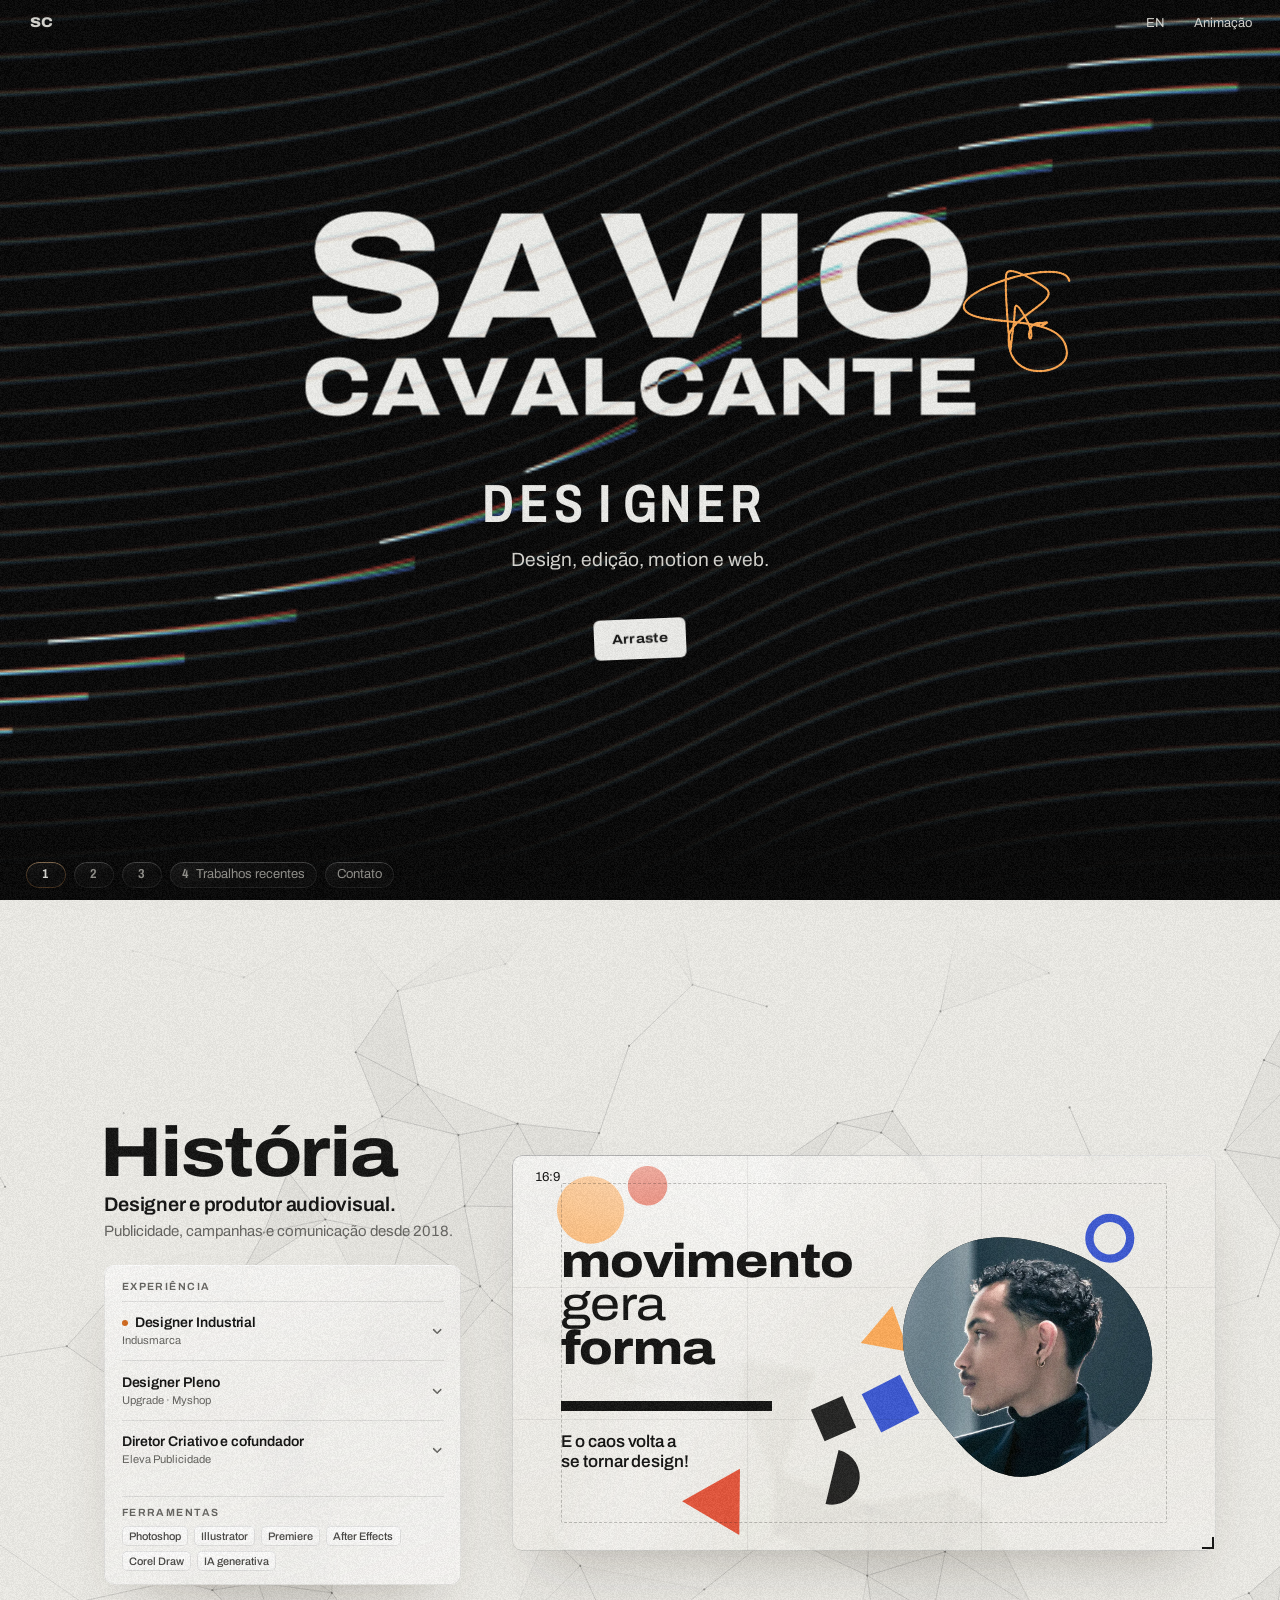
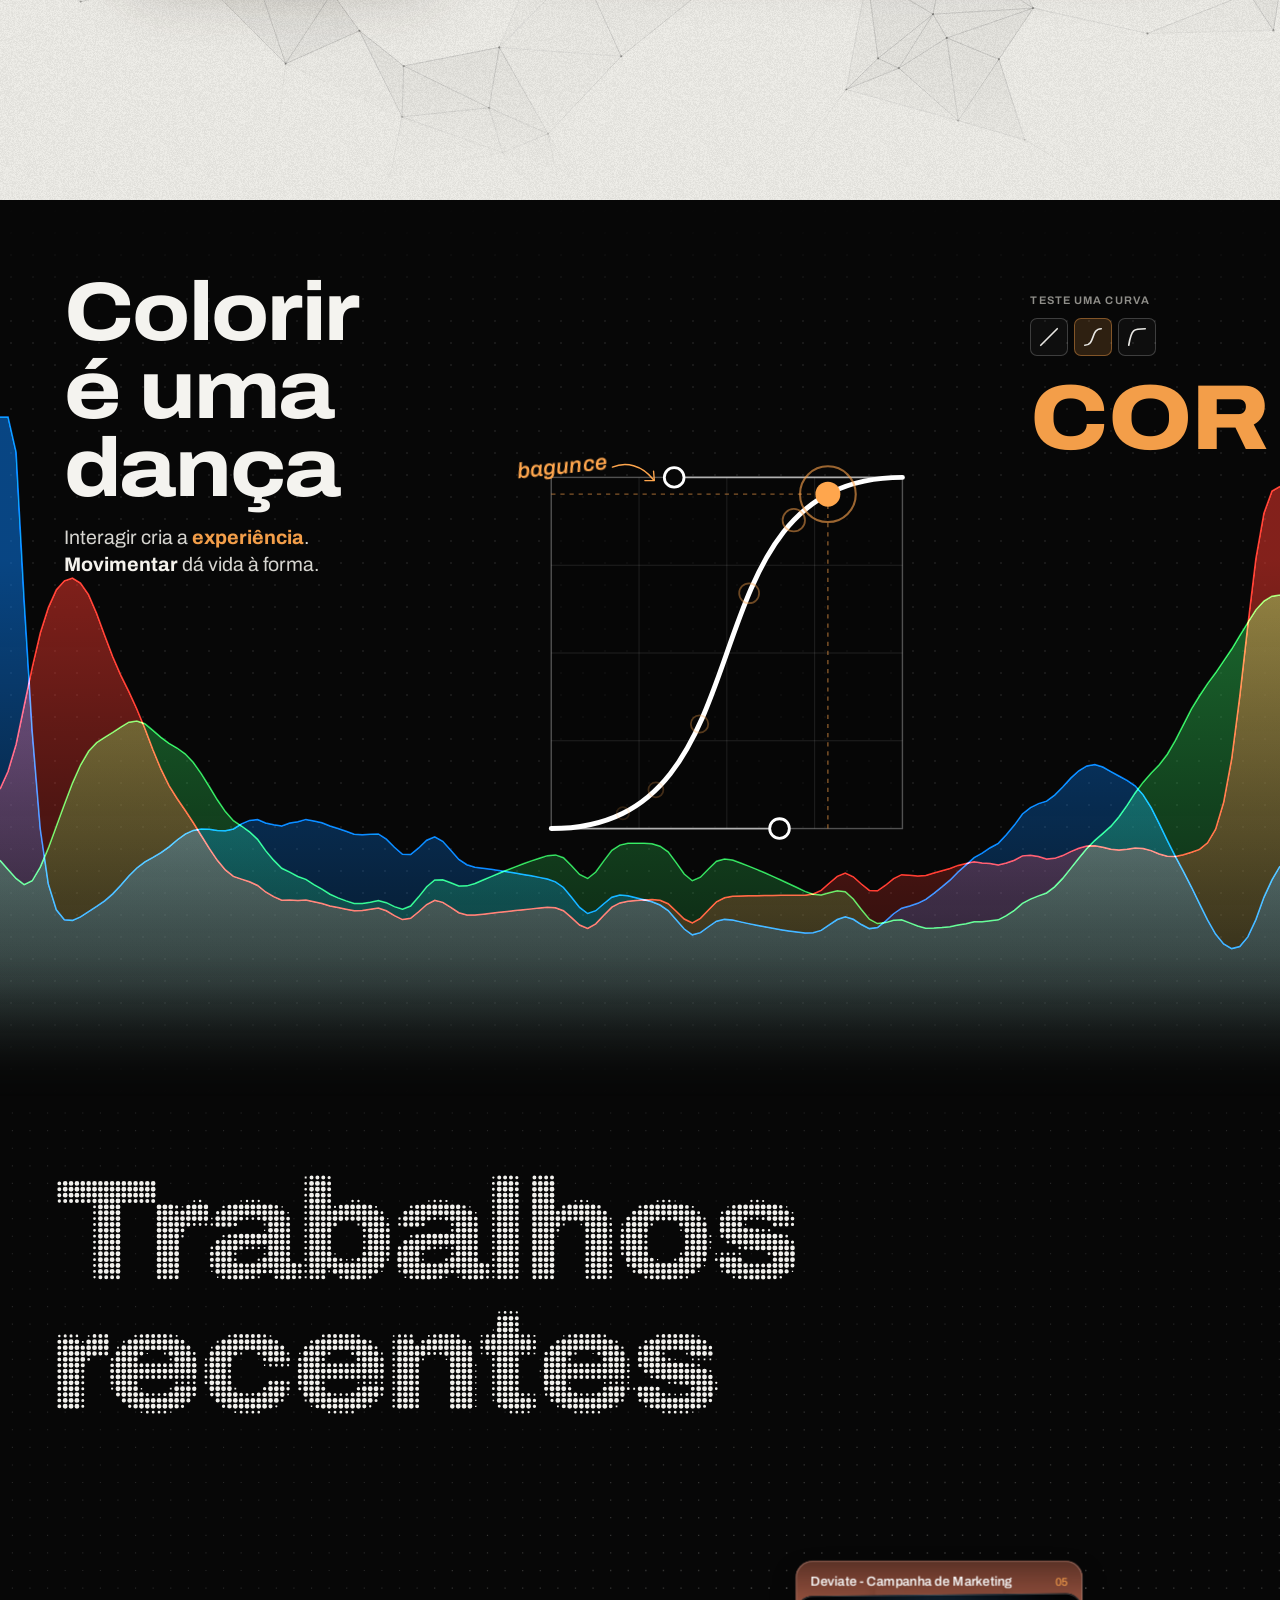
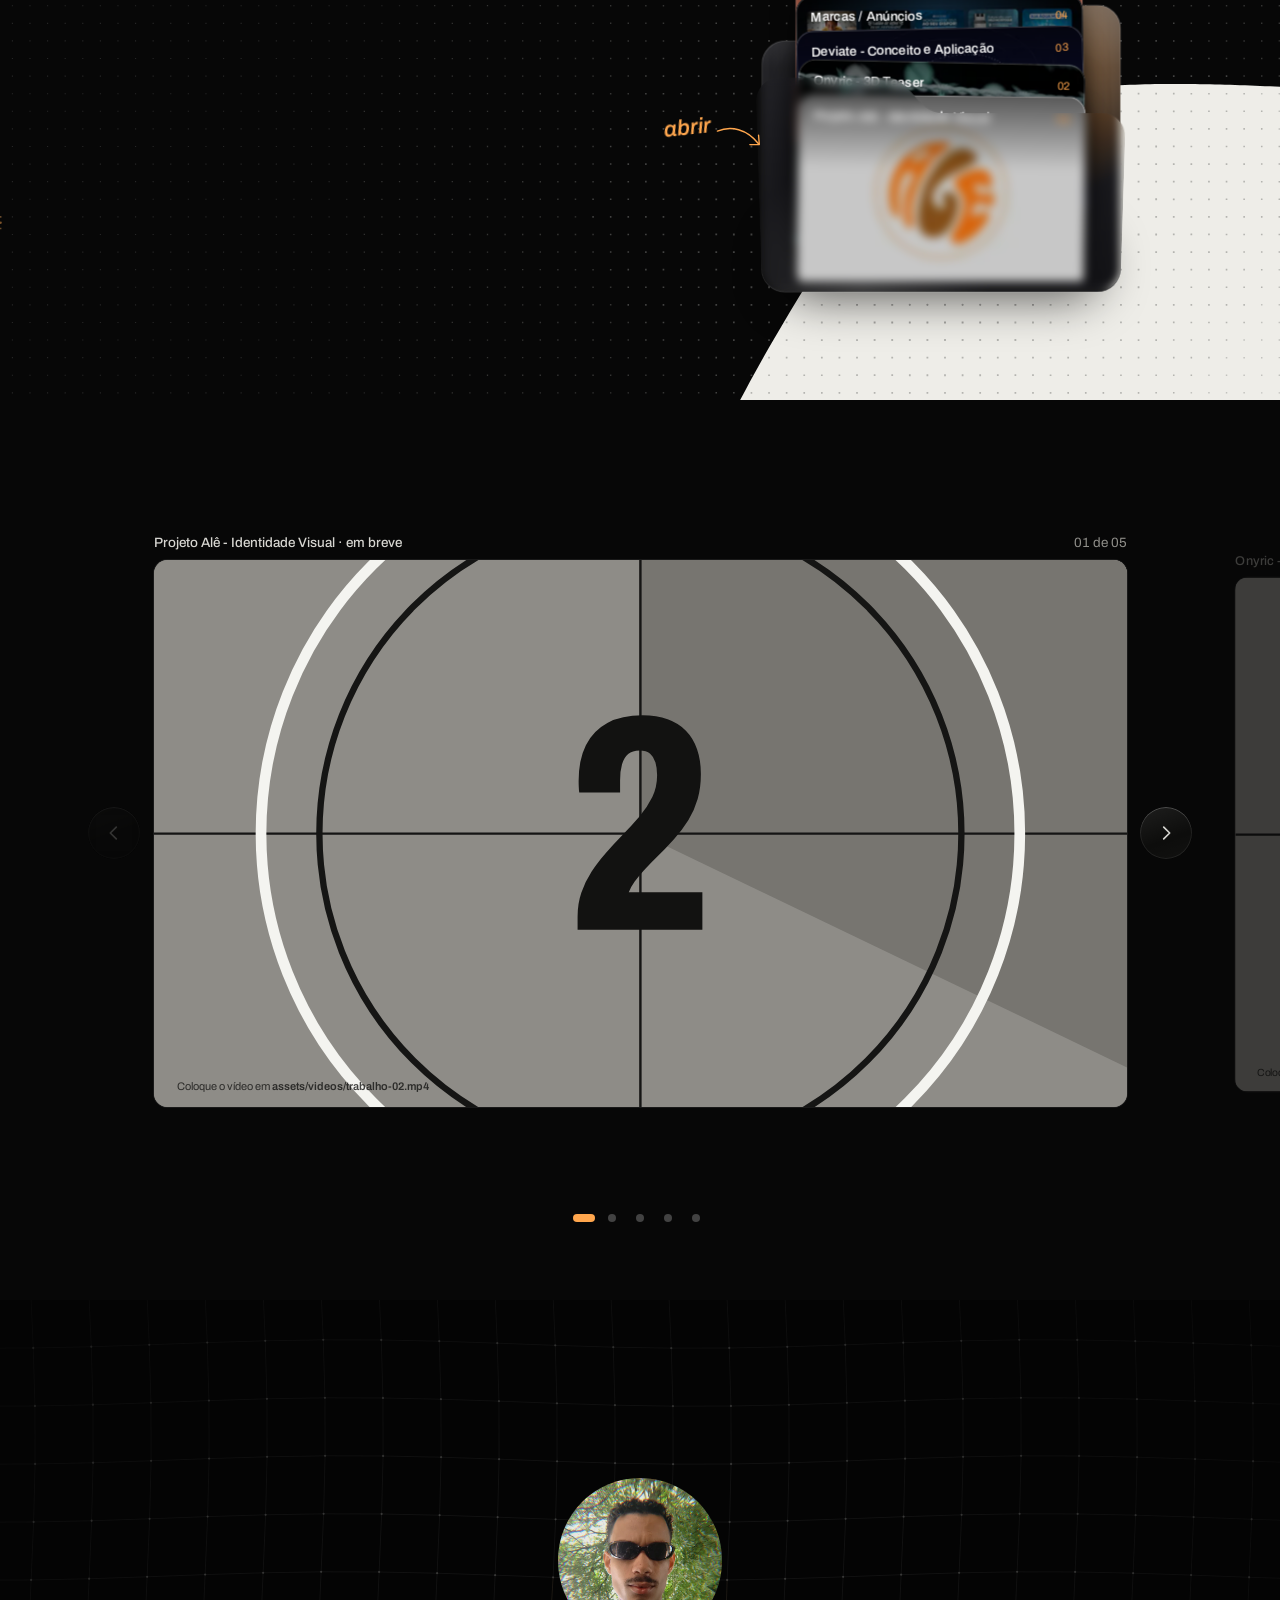
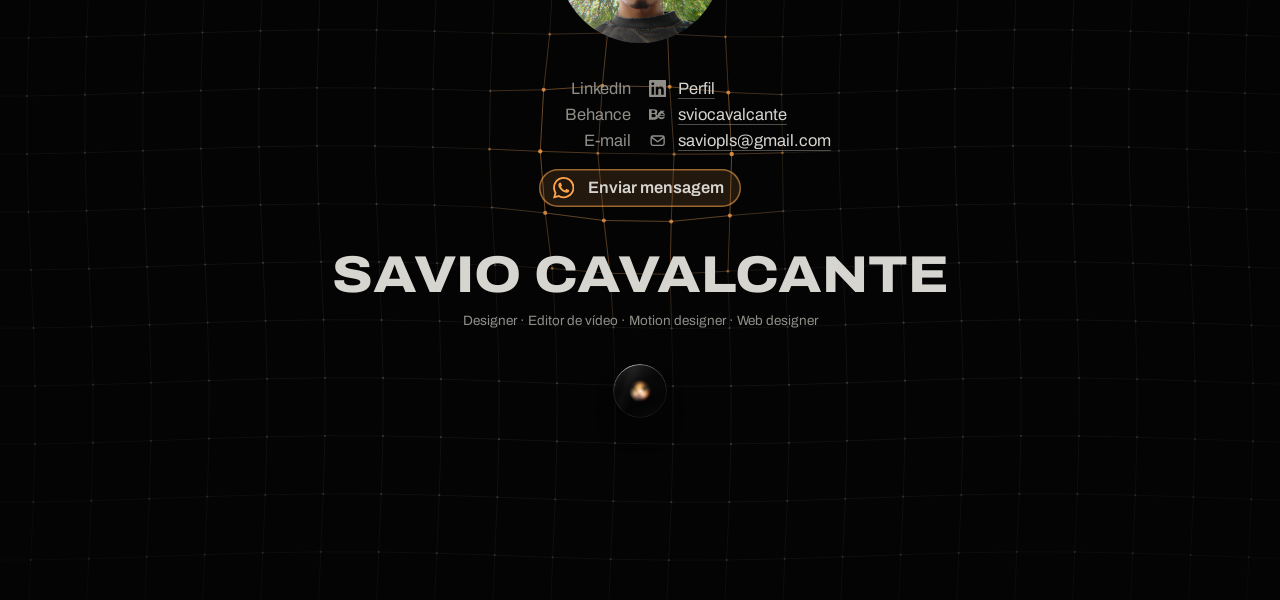
==== commit 4f6a094e: "Publica: desempenho (CSS embutido, capas leves 04/05, retrato após load) Co-Authored-By: Claude Opus" ====
--- a/index.html
+++ b/index.html
@@ -9,7 +9,7 @@
 <link rel="icon" href="data:,">
 <link rel="preload" href="assets/fonts/archivo-latin.woff2" as="font" type="font/woff2" crossorigin>
 <style>*,*:before,*:after{box-sizing:border-box}html,body{margin:0;padding:0}html{-webkit-text-size-adjust:100%;text-size-adjust:100%}body{min-height:100%;-webkit-font-smoothing:antialiased;-moz-osx-font-smoothing:grayscale;text-rendering:optimizeLegibility}img,video,svg,canvas{display:block;max-width:100%}button{font:inherit;color:inherit;background:none;border:0;padding:0;margin:0;cursor:pointer;-webkit-tap-highlight-color:transparent}a{color:inherit;-webkit-tap-highlight-color:transparent}h1,h2,h3,p,ol,ul,figure{margin:0;padding:0}ol,ul{list-style:none}.sr-only{position:absolute!important;width:1px;height:1px;padding:0;margin:-1px;overflow:hidden;clip:rect(0 0 0 0);clip-path:inset(50%);white-space:nowrap;border:0}html.js,html.js body{height:100%;overflow:hidden;overscroll-behavior:none}html.js .viewport{position:fixed;inset:0;overflow:hidden;touch-action:none;user-select:none;-webkit-user-select:none;cursor:grab}html.js .viewport.is-dragging{cursor:grabbing}html.js .viewport.is-overview{cursor:zoom-in}html.js .viewport.is-overview.is-dragging{cursor:grabbing}html.js .world{position:absolute;left:0;top:0;width:0;height:0;transform-origin:0 0}html.js .stop{position:absolute}html.js .viewport.is-overview .stop *{pointer-events:none}html.js .viewport.is-overview .stop{cursor:pointer}html.js .selectable{user-select:text;-webkit-user-select:text;cursor:text}.viewport.is-cut{animation:sc-cut .26s ease-out}@keyframes sc-cut{0%{opacity:.25}to{opacity:1}}html.no-js .stop{position:relative;min-height:100vh}html.no-js .intro,html.no-js .hud-bottom,html.no-js [data-map-toggle],html.no-js [data-motion-toggle],html.no-js [data-lang-toggle]{display:none!important}.work-media{position:relative;overflow:hidden}.work-media video{position:absolute;inset:0;width:100%;height:100%;object-fit:cover;opacity:0;transition:opacity .6s ease-out}.work-media.is-ready video{opacity:1}.work-ph{position:absolute;inset:0;display:none}.work-media.is-missing .work-ph{display:block}.work-media.is-missing video{display:none}.img-slot{position:relative;display:block;overflow:hidden}.img-slot img{width:100%;height:100%;object-fit:cover}.img-slot.is-missing img{display:none}.mark{display:inline-flex;align-items:center}.mark-img{height:100%;width:auto}.mark .mark-text{display:none}.mark.is-text .mark-text{display:inline}@media (prefers-reduced-motion: reduce){.work-media video{transition:none}}</style>
-<link rel="stylesheet" href="v1-contagem/v1.css">
+<style>@font-face{font-family:Archivo;font-style:normal;font-weight:300 900;font-stretch:62% 125%;font-display:swap;src:url(assets/fonts/archivo-latin.woff2) format("woff2");unicode-range:U+0000-00FF,U+0131,U+0152-0153,U+02BB-02BC,U+02C6,U+02DA,U+02DC,U+0304,U+0308,U+0329,U+2000-206F,U+20AC,U+2122,U+2191,U+2193,U+2212,U+2215,U+FEFF,U+FFFD}@font-face{font-family:Archivo;font-style:normal;font-weight:300 900;font-stretch:62% 125%;font-display:swap;src:url(assets/fonts/archivo-latin-ext.woff2) format("woff2");unicode-range:U+0100-02BA,U+02BD-02C5,U+02C7-02CC,U+02CE-02D7,U+02DD-02FF,U+0304,U+0308,U+0329,U+1D00-1DBF,U+1E00-1E9F,U+1EF2-1EFF,U+2020,U+20A0-20AB,U+20AD-20C4,U+2113,U+2C60-2C7F,U+A720-A7FF}:root{--room: #0b0b0a;--room-line: #2a2a27;--room-text: #d6d5d0;--room-dim: #8f8e89;--leader: #8e8c87;--leader-deep: #777570;--light: #ededea;--ink: #111110;--ink-2: #474643;--ink-3: #64635f;--reel: #040404;--tungsten: #ffa64d;--mt: clamp(40px, 5.2vh, 52px);--hb: clamp(44px, 5.6vh, 56px);--mx: clamp(10px, 2vw, 28px);--r: clamp(10px, 1.5vmin, 20px);--wdth: 125%;--ease-io: cubic-bezier(.76, 0, .24, 1);--ease-out: cubic-bezier(.16, 1, .3, 1);color-scheme:dark}@media (max-width: 720px){:root{--mt: 48px;--hb: 58px;--mx: 8px}}@media (max-height: 460px){:root{--mt: 38px;--hb: 42px}}:root{--mb: var(--hb);--vb: 0px}@supports (height: 100svh){:root{--vb: calc(100lvh - 100svh) }}.stage{--mb: calc(var(--hb) + var(--vb))}html,body{background:var(--room);color:var(--room-text)}body{font-family:Archivo,ui-sans-serif,system-ui,sans-serif;font-size:16px;line-height:1.45;font-variant-numeric:tabular-nums}::selection{background:var(--tungsten);color:var(--ink)}:focus{outline:none}:focus-visible{outline:2px solid var(--tungsten);outline-offset:3px;border-radius:2px}.graph-handle:focus-visible{outline:none}.frame{position:absolute;inset:0;color:var(--ink);overflow:hidden;container-type:size}@keyframes expose{0%{filter:brightness(1.14)}14%{filter:brightness(.95)}30%{filter:brightness(1.06)}to{filter:none}}@keyframes frame-cue{0%{opacity:1}22%{opacity:0}44%{opacity:1}66%,to{opacity:0}}.frame--credits{background:var(--reel);color:var(--room-text)}.chapter-title{font-weight:760;font-stretch:max(var(--wdth),108%);font-size:clamp(38px,min(7.2cqw,13cqh),96px);line-height:.94;letter-spacing:-.02em;text-wrap:balance}.chapter-line{margin-top:.9em;font-size:clamp(17px,min(1.7cqw,3.4cqh),22px);line-height:1.35;max-width:24ch;color:var(--ink);text-wrap:balance}.chapter-caption{margin-top:.7em;font-size:13.5px;line-height:1.4;color:var(--ink-3);max-width:32ch}.frame--title{--s: 0;background:#050505;color:var(--light)}.title-light{position:absolute;inset:0;width:100%;height:100%;max-width:none;opacity:0;transition:opacity 1.4s var(--ease-out)}.is-titled .title-light{opacity:1}.name{position:absolute;left:6cqw;right:6cqw;top:50%;display:flex;flex-direction:column;align-items:center;font-weight:820;font-stretch:var(--wdth);text-transform:uppercase;line-height:.8;letter-spacing:-.012em;color:#f4f4f0;mix-blend-mode:difference;transform:translateY(calc(-50% + var(--s) * var(--ny, -15cqh))) scale(calc(1 - var(--s) * (1 - var(--nk, .58))));transform-origin:50% 50%;will-change:transform}.name-line{display:block;width:max-content;white-space:nowrap;font-size:12cqw}.name-line+.name-line{margin-top:.06em}.name-measure{position:fixed;left:-9999px;top:0;visibility:hidden;pointer-events:none;font-size:100px;font-weight:820;font-stretch:var(--wdth);text-transform:uppercase;letter-spacing:-.012em;white-space:nowrap;line-height:1}.name-line .ch{display:inline-block;clip-path:inset(100% 0 -10% 0)}.js .frame--title:not(.is-split) .name{visibility:hidden}.roles-static{display:none;font-size:.5em;letter-spacing:.02em}.motion-off .cells{display:none}.motion-off .roles-static{display:inline}.is-titled .name-line .ch{clip-path:inset(-10% 0 -10% 0);transition:clip-path .6s var(--ease-out)}.title-sub{z-index:1;position:absolute;left:6cqw;right:6cqw;top:var(--sub-top, 58%);text-align:center;opacity:clamp(0,(var(--s) - .45) / .55,1);transform:translateY(calc((1 - var(--s)) * 4cqh))}.roles{color:var(--light);font-weight:640;font-stretch:78%;text-transform:uppercase;font-size:clamp(22px,min(4.2cqw,7cqh),64px);line-height:1;letter-spacing:.01em}.cells{display:inline-flex}.cell{position:relative;display:inline-block;width:.66em;text-align:center}.cell-in{display:inline-block}.cell.is-flip .cell-in{animation:cell-flip .42s var(--ease-out)}.cell.is-flip:after{content:attr(data-old);position:absolute;inset:0;pointer-events:none;animation:cell-out .34s var(--ease-out) forwards}@keyframes cell-flip{0%{transform:translateY(-.28em);opacity:0;filter:blur(4px);text-shadow:0 0 .4em rgba(255,238,218,.45)}35%{opacity:1;filter:blur(.8px);text-shadow:0 0 .3em rgba(255,238,218,.3)}to{transform:none;opacity:1;filter:blur(0);text-shadow:0 0 0 rgba(255,238,218,0)}}@keyframes cell-out{0%{transform:none;opacity:.85;filter:blur(0)}to{transform:translateY(.22em);opacity:0;filter:blur(5px)}}.lead{margin:.8em auto 0;max-width:34ch;font-size:clamp(16px,min(1.5cqw,3cqh),20px);line-height:1.4;letter-spacing:.005em;color:var(--room-text)}.title-play{position:relative;margin-top:clamp(26px,5cqh,48px);line-height:1}.title-box{position:relative;display:inline-block;max-width:100%;padding:.86em 1.35em .9em;border-radius:6px;background:var(--light);color:var(--ink);font-size:clamp(13px,min(1.05cqw,2.2cqh),14.5px);font-weight:700;font-stretch:clamp(84%,var(--wdth),116%);line-height:1.2;letter-spacing:.01em;text-wrap:balance;box-shadow:0 1px 2px #00000059,0 10px 24px -12px #000000b3;outline:1px solid transparent;outline-offset:0;cursor:grab;touch-action:none;pointer-events:none;will-change:transform;-webkit-user-select:none;user-select:none;-webkit-touch-callout:none;transition:box-shadow .26s var(--ease-out)}.title-text{position:relative;z-index:1}.title-tint{position:absolute;inset:0;border-radius:inherit;pointer-events:none;background:var(--tungsten);box-shadow:0 0 0 1px #ffc88ce6,0 0 30px #ffa64d80;opacity:0;transition:opacity .24s var(--ease-out)}.is-inviting .title-tint{animation:box-tint 2.8s ease-in-out infinite}@keyframes box-tint{0%,34%{opacity:0}52%,64%{opacity:1}86%,to{opacity:0}}@media (hover: hover){.title-box:hover .title-tint{animation:none;opacity:.7}}.is-pulling .title-tint{animation:none;opacity:1}.is-hint .title-drop{opacity:.9}.is-hint .title-drop path{animation:drop-run .9s var(--ease-out) 1}.is-hint .title-drop path:nth-child(2){animation-delay:.12s}.is-hint .title-drop path:nth-child(3){animation-delay:.24s}.title-box.is-back{animation:box-back .56s var(--ease-out) 1}@keyframes box-back{0%{opacity:0;scale:.6}60%{opacity:1;scale:1.06}to{scale:1}}.has-sub .title-box{pointer-events:auto}.title-box:hover{box-shadow:0 2px 4px #00000052,0 16px 30px -12px #000000b8}.title-box.is-held{cursor:grabbing;box-shadow:0 3px 6px #0000004d,0 28px 44px -16px #000c}.title-box:after{content:"";position:absolute;top:6px;right:6px;width:5px;height:5px;border-radius:50%;background:var(--tungsten);opacity:0;pointer-events:none}.title-box.is-cue:after{animation:frame-cue .9s steps(1) 1}.title-box.is-call{animation:box-call 1s var(--ease-out) 1}.frame--title:after{content:"";position:absolute;left:0;right:0;bottom:0;height:34cqh;pointer-events:none;background:linear-gradient(to top,#ffa64d52,#ffa64d00);opacity:0;transition:opacity .4s var(--ease-out)}.frame--title.is-pulling:after{opacity:calc(.35 + var(--pull, 0) * .65)}.is-pulling .title-box{background:var(--tungsten);color:#120b04;box-shadow:0 0 0 1px #ffc88ce6,0 0 34px #ffa64d8c,0 28px 44px -16px #000c;transition:background-color .25s var(--ease-out),color .25s var(--ease-out),box-shadow .25s var(--ease-out)}.title-drop{position:absolute;left:50%;top:calc(100% + 16px);width:26px;margin-left:-13px;opacity:0;transition:opacity .3s var(--ease-out);pointer-events:none}.title-drop svg{width:100%;height:auto;overflow:visible;fill:none;stroke:var(--tungsten);stroke-width:2.6;stroke-linecap:round;stroke-linejoin:round;filter:drop-shadow(0 0 5px rgba(255,166,77,.9))}.is-pulling .title-drop{opacity:1}.frame--title{--cold: #f4f1ea;--hot: color-mix(in oklab, var(--cold), var(--tungsten) calc(var(--pull, 0) * 100%))}.frame--title:after{display:none}.title-mood{position:absolute;inset:0;z-index:0;overflow:hidden;pointer-events:none;-webkit-mask-image:linear-gradient(to bottom,#000 92%,rgba(0,0,0,.9) 93.6%,rgba(0,0,0,.65) 95.2%,rgba(0,0,0,.35) 96.8%,rgba(0,0,0,.1) 98.4%,rgba(0,0,0,0) 100%);mask-image:linear-gradient(to bottom,#000 92%,#000000e6,#000000a6,#00000059,#0000001a,#0000)}.is-armed .name,.is-fired .name{mix-blend-mode:normal}.title-mood>span,.title-mood:before,.title-mood:after{content:"";position:absolute;inset:0;opacity:0}.title-mood:before{background:radial-gradient(ellipse 75% 65% at 50% 52%,#0000004d,#000000c7);transition:opacity .38s var(--ease-out)}.is-armed .title-mood:before{opacity:1}.is-fired .title-mood:before{opacity:0;transition-duration:.6s}.has-sub .title-light{transition:opacity .5s var(--ease-out)}.is-armed .title-light{opacity:.28;transition-duration:.38s}.title-mood:after{background:radial-gradient(ellipse 55% 62% at 50% var(--ay, 90%),rgba(255,150,60,.62),rgba(255,110,30,.22) 42%,rgba(255,90,20,.06) 70%,rgba(255,90,20,0) 100%);transform-origin:50% var(--ay, 90%);transform:scale(calc(.35 + var(--pull, 0) * .85));opacity:calc(var(--pull, 0) * var(--pull, 0) * .95);will-change:transform,opacity}.mood-heat{background:radial-gradient(ellipse 120% 90% at 50% var(--ay, 90%),rgba(255,120,35,.4),rgba(255,90,20,.16) 55%,rgba(120,30,0,.1));transition:opacity .26s var(--ease-out)}.is-taut .mood-heat{opacity:1;animation:mood-heat .9s ease-in-out infinite}.is-fired .mood-heat{animation:none;opacity:.6}.is-hit .mood-heat,.is-hit.frame--title .title-mood:after{opacity:0;transition:opacity .65s var(--ease-out)}@keyframes mood-heat{0%,to{opacity:.72}50%{opacity:1}}.title-mood>.mood-flash{inset:auto auto auto 50%;top:var(--ay, 90%);width:150cqh;height:150cqh;margin:-75cqh 0 0 -75cqh;background:radial-gradient(circle closest-side,#fffaf0f2,#ffc4828c 27%,#ff8c322e 60%,#ff8c320d 82%,#ff8c3200)}.is-hit .mood-flash{animation:mood-flash .62s var(--ease-out) 1 both}@keyframes mood-flash{0%{opacity:0;transform:scale(.4)}14%{opacity:1}to{opacity:0;transform:scale(1.6)}}.frame--title.is-armed .title-box{background:var(--hot);color:var(--ink);box-shadow:0 0 0 1px #ffffff8c,0 0 calc(12px + var(--pull, 0) * 30px) color-mix(in oklab,rgba(255,255,255,.45),rgba(255,140,50,.85) calc(var(--pull, 0) * 100%)),0 28px 44px -16px #000c;transition:background-color 90ms linear,box-shadow 90ms linear}.is-armed .title-tint{animation:none;opacity:0}.is-taut .title-tint{animation:box-beat .45s ease-in-out infinite;box-shadow:0 0 0 1.5px #ffe2c0,0 0 46px #ff8c32e6}@keyframes box-beat{0%,to{opacity:.55}50%{opacity:1}}.title-zone{position:absolute;left:0;right:0;bottom:calc(var(--mb) + .6cqh);z-index:1;display:flex;flex-direction:column;align-items:center;gap:12px;white-space:nowrap;pointer-events:none;-webkit-user-select:none;user-select:none;opacity:0;transition:opacity .2s var(--ease-out)}.is-armed .title-zone,.is-fired .title-zone{opacity:1;transition-delay:.12s}.anchor-peg{position:relative;display:block;width:32px;height:32px;border-radius:50%;background:#0e0a06f5;box-shadow:0 0 0 1px var(--hot),0 0 calc(8px + var(--pull, 0) * 30px) color-mix(in oklab,rgba(255,255,255,.3),rgba(255,140,50,.8) calc(var(--pull, 0) * 100%));transform:scale(.4);transition:transform .42s cubic-bezier(.34,1.56,.64,1)}.is-armed .anchor-peg,.is-fired .anchor-peg{transform:none;transition-delay:.15s}.zone-target{position:absolute;inset:4px;width:24px;height:24px;overflow:visible;fill:none;stroke:var(--hot);stroke-width:1.5}.zone-target .zone-dot{fill:var(--hot);stroke:none}.zone-target .zone-ping{opacity:0;transform-box:fill-box;transform-origin:center}.is-taut .zone-ping{animation:zone-ping .9s var(--ease-out) infinite}.is-taut .zone-ping--2{animation-delay:.45s}.is-hit .zone-ping{animation:zone-burst .62s var(--ease-out) 1 both}.is-hit .zone-ping--2{animation-delay:.11s}.is-hit .anchor-peg{box-shadow:0 0 0 1.5px #fff6ea,0 0 52px #ffc88c}@keyframes zone-ping{0%{opacity:.9;transform:scale(1)}to{opacity:0;transform:scale(1.9)}}@keyframes zone-burst{0%{opacity:1;transform:scale(1);stroke-width:2.4}to{opacity:0;transform:scale(6);stroke-width:.3}}.zone-label{font-size:clamp(16px,1.45cqw,20px);font-weight:800;letter-spacing:.005em;color:#fff6ea;padding:9px 20px 10px;border-radius:999px;background:#100a05e6;box-shadow:0 0 0 1.5px #ffb46b,0 0 0 5px #ff963c38,0 0 34px #ff8c32a6,0 14px 30px -12px #000000e6;opacity:0;transform:translateY(-6px);transition:opacity .16s var(--ease-out),transform .26s var(--ease-out)}.is-taut .zone-label{opacity:1;transform:none;transition-timing-function:var(--ease-out),cubic-bezier(.34,1.56,.64,1)}.is-hit .zone-label{opacity:0;transition:opacity .3s var(--ease-out) .12s}.title-cord{position:absolute;inset:0;width:100%;height:100%;overflow:visible;pointer-events:none;opacity:clamp(0,(var(--s) - .45) / .55,1)}.title-cord path{fill:none;stroke-width:var(--cw, 2.6px);stroke-linecap:round}.cord-base{stroke:#faf8f2d9}.title-cord .cord-glow{stroke:var(--hot);stroke-width:calc(var(--cw, 2.6px) * 5);opacity:calc(.1 + var(--pull, 0) * .22)}.cord-hot{stroke:var(--tungsten);opacity:min(1,calc(var(--pull, 0) * 25))}.is-taut .cord-hot{stroke:#ffb46b}.is-hit .title-cord{opacity:0;transition:opacity .16s var(--ease-out)}.title-cord .cord-arc{stroke:url(#cord-arc-fade);stroke-width:1.5px;stroke-dasharray:1.5 8;opacity:0;transform-box:view-box;transform-origin:var(--ax, 50%) var(--ay, 90%);transform:scale(.82);transition:opacity .22s var(--ease-out),transform .42s var(--ease-out),stroke-width .16s var(--ease-out)}#cord-arc-fade stop{stop-color:var(--hot)}.is-armed .title-cord .cord-arc{opacity:calc(.55 + var(--pull, 0) * .35);transform:none;transition-delay:60ms,60ms,0ms}.is-taut .title-cord .cord-arc{opacity:1;stroke-width:2.2px;filter:drop-shadow(0 0 5px rgba(255,150,60,.9))}.is-fired .title-cord .cord-arc{opacity:0;transition-delay:0ms}.motion-off .title-cord .cord-arc{transition:none}.title-sub .roles,.title-sub .lead{transition:opacity .26s var(--ease-out)}.is-armed .title-sub .roles,.is-armed .title-sub .lead{opacity:0}.cue{position:absolute;left:0;top:0;z-index:2;pointer-events:none;will-change:transform}.cue-in{display:flex;align-items:center;white-space:nowrap;opacity:0;transition:opacity .18s var(--ease-out),transform .28s var(--ease-out)}.cue-word{font-size:13px;font-weight:800;font-stretch:112%;letter-spacing:.18em;text-transform:uppercase;padding-left:.18em}.cue-pull .cue-in{flex-direction:column;gap:9px;transform:translate(-50%,calc(-100% + 10px))}.is-armed:not(.is-taut):not(.is-fired) .cue-pull .cue-in{opacity:1;transform:translate(-50%,-100%)}.cue-pull .cue-word{color:#fbf8f2;padding:4px 9px 4px calc(9px + .18em);border-radius:999px;background:#0c0906d1}.cue-disc{position:relative;width:36px;height:36px;border-radius:50%;background:var(--cold);color:#14100b;box-shadow:0 0 0 4px #0c0906d1,0 0 0 5px #ffffff2e,0 0 24px #ffffff4d}.cue-disc svg,.cue-release svg{fill:none;stroke:currentColor;stroke-width:2.8;stroke-linecap:round;stroke-linejoin:round}.cue-disc svg{position:absolute;left:50%;top:50%;width:22px;height:22px;margin:-11px 0 0 -11px}.cue-disc:after{content:"";position:absolute;inset:0;border-radius:50%;box-shadow:0 0 0 1.5px #ffffffb3;opacity:0}.is-armed .cue-pull .cue-disc svg{animation:cue-rise .9s var(--ease-out) infinite}.is-armed .cue-pull .cue-disc:after{animation:cue-ring .9s var(--ease-out) infinite}@keyframes cue-rise{0%,to{transform:translateY(2px)}45%{transform:translateY(-3px)}}@keyframes cue-ring{0%{opacity:.8;transform:translateY(0) scale(1)}to{opacity:0;transform:translateY(-10px) scale(1.35)}}.cue-release .cue-in{gap:8px;padding:8px 15px 8px 10px;border-radius:999px;background:var(--tungsten);color:#1a0f04;box-shadow:0 0 0 4px #ffa64d33,0 0 28px #ff8c32bf;transform:translate(-50%,-50%) scale(.6)}.cue-release .cue-word{color:#1a0f04;padding-left:0}.cue-release svg{width:18px;height:18px}.is-taut:not(.is-fired) .cue-release .cue-in{opacity:1;transform:translate(-50%,-50%) scale(1);transition-timing-function:var(--ease-out),cubic-bezier(.34,1.56,.64,1)}.is-taut .cue-release svg{animation:cue-drop .7s var(--ease-out) infinite}@keyframes cue-drop{0%,to{transform:translateY(-2px)}50%{transform:translateY(3px)}}.motion-off .cue-in,.motion-off .title-zone,.motion-off .anchor-peg,.motion-off .zone-label,.motion-off .title-mood:before,.motion-off .title-light{transition:none}.motion-off .mood-heat,.motion-off .title-tint,.motion-off .cue-disc:after{animation:none!important}.title-drop{display:none}.is-pulling .title-drop path{animation:drop-run .9s var(--ease-out) infinite}.is-pulling .title-drop path:nth-child(2){animation-delay:.15s}.is-pulling .title-drop path:nth-child(3){animation-delay:.3s}@keyframes drop-run{0%{opacity:0;transform:translateY(-6px)}40%{opacity:1}to{opacity:0;transform:translateY(8px)}}.sign{position:absolute;left:6cqw;right:6cqw;top:50%;height:var(--nh, 30cqh);z-index:1;transform:translateY(calc(-50% + var(--s) * var(--ny, -15cqh))) scale(calc(1 - var(--s) * (1 - var(--nk, .58))));transform-origin:50% 50%;pointer-events:none;will-change:transform}.sign svg{position:absolute;left:100%;top:50%;height:50%;width:auto;overflow:visible;transform:translate(-2%,-42%) rotate(-8deg);opacity:0;transition:opacity .3s var(--ease-out)}.sign path{fill:none;stroke:var(--tungsten);stroke-width:20;stroke-linecap:round;stroke-linejoin:round;stroke-dasharray:1;stroke-dashoffset:1;transition:stroke-dashoffset .3s ease-in}.is-signing .sign svg{opacity:1;transition-duration:.12s}.is-signing .sign path{stroke-dashoffset:0;transition:stroke-dashoffset 1.1s cubic-bezier(.45,0,.25,1)}@container (max-aspect-ratio: 1/1){.sign svg{left:auto;right:0;top:auto;bottom:calc(100% + .6cqh);height:34%;transform:rotate(-8deg)}}@keyframes box-call{0%{outline-color:#ededeab3;outline-offset:0}to{outline-color:#ededea00;outline-offset:18px}}.title-hint{position:absolute;left:0;right:0;bottom:calc(var(--mb) + 2cqh);text-align:center;font-size:13px;color:var(--room-text);opacity:calc(1 - var(--s) * 4);transition:opacity .6s}.title-hint.is-gone{opacity:0}.frame--design{--paper: #eeede8;--ink: #111110;--ink-2: #474643;--ink-3: #64635f;--hot: #d2681b;--hot-ink: #a34b0b;--rule: rgba(17, 17, 16, .1);background:var(--paper)}.frame--design :focus-visible{outline-color:var(--hot-ink)}.frame--design{display:grid;grid-template-columns:minmax(0,31cqw) minmax(0,1fr);gap:4cqw;padding:calc(var(--mt) + 4cqh) 5cqw calc(var(--mb) + 3cqh)}.design-copy{position:relative;z-index:1;display:flex;flex-direction:column;align-self:center;min-height:0;margin-left:3.5cqw}.frame--design .chapter-title{white-space:nowrap;margin-left:-.055em;font-size:clamp(38px,min(6.1cqw,13cqh),96px)}.kgrid,.lattice{position:absolute;inset:0;width:100%;height:100%;max-width:none;pointer-events:none}.monitor-area{z-index:1}.formats{display:flex;gap:18px;margin-top:2.2em}.formats button{position:relative;padding:12px 0 8px;font-size:13.5px;color:var(--ink-2)}.formats button:before{content:"";position:absolute;left:0;top:0;height:0;width:8px;border-top:1px solid currentColor}.formats button:hover,.formats button.is-on{color:var(--ink)}.formats button.is-on:before{width:100%;border-top-width:2px}.design-claim{font-size:clamp(20px,min(2.2cqw,4.4cqh),32px);line-height:1.25;margin-top:.45em}.design-copy:has(.about) .design-claim{font-size:clamp(14px,min(1.3cqw,2.6cqh),17.5px);line-height:1.45;max-width:26em;color:var(--ink-3);max-height:7em;overflow:hidden;transition:max-height .52s var(--ease-out),opacity .3s var(--ease-out),margin-top .52s var(--ease-out)}.design-lead{display:block;margin-bottom:.2em;font-size:1.32em;font-weight:620;line-height:1.2;letter-spacing:-.012em;color:var(--ink)}.design-copy:has(.about.is-instant) .design-claim{transition:none}.about{--pd: clamp(14px, 1.5cqw, 22px);--plate: #f3f2ee;position:relative;margin-top:clamp(14px,3cqh,30px);max-width:30em;padding:calc(var(--pd) * .85) var(--pd) calc(var(--pd) * .7);font-size:clamp(13px,min(1.08cqw,2.1cqh),15.5px);border-radius:10px;background:linear-gradient(160deg,#ffffff9e,#ffffff38 42%,#fff6),#f3f2eea8;-webkit-backdrop-filter:blur(6px) saturate(140%);backdrop-filter:blur(6px) saturate(140%);box-shadow:inset 0 1px #fffffff2,inset 0 0 0 1px #11111014,0 30px 60px -32px #3a2c1c57}.about-label{font-size:10.5px;font-weight:640;letter-spacing:.14em;text-transform:uppercase;color:var(--ink-3);margin-bottom:.6em}.about-list{list-style:none;margin:0 0 clamp(10px,2.2cqh,20px);padding:0;transition:margin-bottom .52s var(--ease-out)}.about-list>li{border-top:1px solid var(--rule)}.about-row{position:relative;display:grid;grid-template-columns:minmax(0,1fr) 1.2em;column-gap:1em;align-items:center;width:100%;padding:.95em 0;text-align:left;color:inherit;font:inherit;cursor:pointer}.about-row:focus-visible{outline:1px solid var(--hot-ink);outline-offset:2px;border-radius:3px}.about-role{font-size:1.08em;font-weight:600;color:var(--ink);line-height:1.25;letter-spacing:-.005em;transition:color .25s var(--ease-out)}.about-org{grid-column:1;margin-top:.12em;font-size:.86em;color:var(--ink-3);line-height:1.35;letter-spacing:.005em}.is-open .about-role{color:#000}.is-now .about-role:before{content:"";display:inline-block;width:6px;height:6px;margin:0 .5em .12em 0;border-radius:50%;background:var(--hot);vertical-align:middle}.about-mark{grid-column:2;grid-row:1 / span 2;justify-self:end;width:.95em;height:.95em;color:var(--ink-3);transition:color .25s var(--ease-out),transform .42s var(--ease-out)}.about-mark svg{display:block;width:100%;height:100%;fill:none;stroke:currentColor;stroke-width:1.4;stroke-linecap:round;stroke-linejoin:round}.about-row:hover .about-mark{color:var(--ink)}.about-row:hover .about-role{color:#000}.is-open .about-row .about-mark{color:var(--hot);transform:rotate(90deg)}.about-more{display:grid;grid-template-rows:0fr;transition:grid-template-rows .52s var(--ease-out)}.about-more-in{min-height:0;overflow:hidden}.is-open .about-more{grid-template-rows:1fr}.about-when,.about-text,.about-pie{opacity:0;transform:translateY(-.3em);transition:opacity .36s var(--ease-out),transform .52s var(--ease-out)}.is-open .about-when,.is-open .about-text,.is-open .about-pie{opacity:1;transform:none}.is-open .about-text{transition-delay:60ms}.is-open .about-pie{transition-delay:.12s}.about-when{margin:-.1em 0 .5em;font-size:10.5px;font-weight:640;color:var(--ink-3);font-variant-numeric:tabular-nums;letter-spacing:.12em;text-transform:uppercase}.is-now .about-when{color:var(--hot-ink)}.about-text{margin:0 0 1em;font-size:.94em;color:var(--ink-2);line-height:1.55;max-width:46ch}.about-pie{--c0: #c96a1f;--c1: #4a7ff0;--c2: #199e70;display:grid;grid-template-columns:auto minmax(0,1fr);align-items:center;column-gap:1.1em;margin:0 0 .9em}.about-pie-chart{width:clamp(52px,4.6em,72px);height:auto;overflow:visible}.about-slice{fill:var(--c0);stroke:var(--plate);stroke-width:2px;stroke-linejoin:round;vector-effect:non-scaling-stroke;transition:opacity .2s var(--ease-out)}.about-slice[data-k="1"]{fill:var(--c1)}.about-slice[data-k="2"]{fill:var(--c2)}.about-pie-legend{list-style:none;margin:0;padding:0;display:grid;gap:.18em}.about-pie-item{display:grid;grid-template-columns:.62em minmax(0,1fr) auto;align-items:center;column-gap:.55em;transition:opacity .2s var(--ease-out)}.about-pie-sw{width:.62em;height:.62em;border-radius:2px;background:var(--c0)}.about-pie-item[data-k="1"] .about-pie-sw{background:var(--c1)}.about-pie-item[data-k="2"] .about-pie-sw{background:var(--c2)}.about-pie-name{color:var(--ink-2)}.about-pie-val{color:var(--ink);font-variant-numeric:tabular-nums;font-weight:600}.about-pie-cap{grid-column:1 / -1;margin-bottom:.7em;padding-top:.8em;border-top:1px solid var(--rule);font-size:10.5px;font-weight:640;letter-spacing:.14em;text-transform:uppercase;color:var(--ink-3)}.about-pie[data-hl="0"] [data-k]:not([data-k="0"]),.about-pie[data-hl="1"] [data-k]:not([data-k="1"]),.about-pie[data-hl="2"] [data-k]:not([data-k="2"]){opacity:.32}.about-kit{display:grid;grid-template-rows:1fr;transition:grid-template-rows .52s var(--ease-out),opacity .3s var(--ease-out)}.about-kit>div{min-height:0;overflow:hidden}.about-kit .about-label{border-top:1px solid var(--rule);padding-top:.75em}.about.is-instant .about-more,.about.is-instant .about-kit,.about.is-instant .about-when,.about.is-instant .about-text,.about.is-instant .about-pie,.about.is-instant .about-mark,.about.is-instant .about-slice{transition:none}.about-tools{list-style:none;margin:0;padding:0 0 .15em;display:flex;flex-wrap:wrap;gap:.4em}.about-tools li{padding:.3em .68em .32em;border-radius:5px;white-space:nowrap;font-size:.84em;font-weight:520;line-height:1.2;color:var(--ink-2);background:linear-gradient(180deg,#fffc,#ffffff73);box-shadow:inset 0 0 0 1px #1111101a,inset 0 1px #ffffffe6;cursor:default;user-select:none}.about.is-in .about-list>li,.about.is-in .about-tools{animation:about-in .64s var(--ease-out) both;animation-delay:calc(.16s + var(--i, 5) * 70ms)}@keyframes about-in{0%{opacity:0;transform:translateY(.6em)}}.motion-off .about.is-in .about-list>li,.motion-off .about.is-in .about-tools{animation:none}.caos{--cell: 1.16em;--line: rgba(237, 237, 234, .2);--paint: var(--tungsten);position:relative;display:block;flex:none;width:calc(var(--cols, 2) * var(--cell) + 1px);height:calc(var(--rows, 2) * var(--cell) + 1px);margin-top:.32em;border-right:1px solid var(--line);border-bottom:1px solid var(--line);background:linear-gradient(to right,var(--line) 1px,transparent 1px) 0 0 / var(--cell) 100%,linear-gradient(to bottom,var(--line) 1px,transparent 1px) 0 0 / 100% var(--cell);font-size:clamp(38px,min(7.2cqw,13cqh),96px);font-weight:760;font-stretch:max(var(--wdth),108%);line-height:1;cursor:pointer;border-radius:0}.caos:focus-visible{outline-offset:6px}.caos-l{position:absolute;left:0;top:0;width:var(--cell);height:var(--cell);display:grid;place-items:center;padding-bottom:.1em;color:var(--ink);transform:translate(calc(var(--x, 0) * 100%),calc(var(--y, 0) * 100%)) rotate(var(--rot, 0deg));transition:transform .78s var(--ease-io) var(--d, 0ms)}.caos-l:after{content:attr(data-ch);position:absolute;inset:0;display:grid;place-items:center;padding-bottom:.1em;color:var(--paint);clip-path:inset(0 100% 0 0);transition:clip-path .3s var(--ease-out) var(--pd, 0ms)}.caos-l.is-painted:after{clip-path:inset(0 0 0 0);transition-duration:.56s}.caos.is-instant .caos-l,.caos.is-instant .caos-l:after{transition:none}.monitor-area{position:relative;min-height:0;display:grid;place-items:center}.monitor{--gx: 18%;--gy: 0%;position:relative;width:320px;height:180px;border-radius:10px;background:linear-gradient(112deg,transparent 22%,rgba(255,255,255,.28) 30%,transparent 44%),linear-gradient(160deg,#ffffff80,#ffffff2e 42%,#ffffff1a 70%,#ffffff4d);-webkit-backdrop-filter:blur(3.5px) saturate(150%);backdrop-filter:blur(3.5px) saturate(150%);box-shadow:inset 0 1px #ffffffe6,inset 0 -1px #11111014,0 30px 60px -30px #3a2c1c57;container-type:size;cursor:pointer}.monitor:before,.monitor:after{content:"";position:absolute;inset:0;border-radius:inherit;pointer-events:none}.monitor:before{background:radial-gradient(70% 60% at var(--gx) var(--gy),rgba(255,255,255,.55),transparent 72%)}.monitor:after{padding:1px;background:radial-gradient(90% 110% at var(--gx) var(--gy),rgba(17,17,16,.34),rgba(17,17,16,.13) 55%,rgba(17,17,16,.09));-webkit-mask:linear-gradient(#000 0 0) content-box,linear-gradient(#000 0 0);-webkit-mask-composite:xor;mask:linear-gradient(#000 0 0) content-box exclude,linear-gradient(#000 0 0)}.monitor>span,.monitor>svg{position:absolute;display:block}.m-safe{inset:7%;border:1px dashed rgba(17,17,16,.24);border-radius:2px}.m-third{background:#11111012}.m-third--v1,.m-third--v2{top:0;bottom:0;width:1px}.m-third--v1{left:33.333%}.m-third--v2{left:66.666%}.m-third--h1,.m-third--h2{left:0;right:0;height:1px}.m-third--h1{top:33.333%}.m-third--h2{top:66.666%}.m-blob{overflow:visible;max-width:none}.m-blob path{fill:var(--ink)}.m-blob mask path{fill:#fff}.m-blob-img{opacity:0;transition:opacity .6s var(--ease-out)}.m-blob-img.is-ready{opacity:1}.monitor>.m-shapes{left:0;top:0;width:100%;height:100%;max-width:none;pointer-events:none}.m-bar{height:2.6cqmin;min-height:2px;background:var(--ink)}.m-words{left:0;top:0;font-size:100px;transform-origin:0 0}.m-w,.m-w-measure{font-weight:820;font-stretch:112%;line-height:.8;color:var(--ink);letter-spacing:-.02em;white-space:nowrap}.m-w{position:absolute;left:0;top:0}.m-w--verb{font-weight:440;letter-spacing:-.01em}.m-w-measure{position:fixed;left:-9999px;top:0;visibility:hidden;pointer-events:none;font-size:100px}.monitor>.m-text{font-size:clamp(10px,4.3cqmin,19px);font-weight:560;line-height:1.18;color:var(--ink);letter-spacing:-.005em;text-wrap:balance}.m-ratio{left:3.2%;top:3.2%;z-index:2;font-size:13px;color:var(--ink);letter-spacing:.02em;font-variant-numeric:tabular-nums}.monitor>.m-handle{right:-22px;bottom:-22px;width:44px;height:44px;cursor:nwse-resize;touch-action:none;border-radius:50%}.m-handle:before{content:"";position:absolute;left:8px;top:8px;width:12px;height:12px;border-right:2px solid var(--ink);border-bottom:2px solid var(--ink);transition:transform .3s var(--ease-out)}.m-handle:hover:before,.is-resizing .m-handle:before{transform:translate(3px,3px)}.m-handle:focus-visible{outline:none}.m-handle:focus-visible:before{border-color:var(--hot)}.frame--works{--ink: #f1f0ec;--ink-2: #aeada8;--ink-3: #8f8e89;--light: #070707;background:#070707 radial-gradient(rgba(255,255,255,.075) 1px,transparent 1.5px) 0 0 / 22px 22px}.frame--works{padding:6cqh 5cqw}.onion{position:absolute;inset:0;pointer-events:none;z-index:0}.onion-svg{width:100%;height:100%;overflow:visible}.onion-path{fill:none;stroke:#ffffff38;stroke-width:1;stroke-dasharray:2 6}.onion-run{fill:none;stroke:var(--ink);stroke-width:1.6;opacity:.45;stroke-dasharray:1000}.onion-ghosts circle{fill:none;stroke:var(--ink);stroke-width:1}.onion-dot{fill:var(--ink);transition:opacity .3s var(--ease-out)}.onion-toss{fill:var(--tungsten)}.onion-splash{fill:none;stroke:var(--tungsten);stroke-width:1.5;opacity:0;transform-box:fill-box;transform-origin:center}.onion-splash.is-on{animation:onion-splash .9s var(--ease-out) 1}@keyframes onion-splash{0%{opacity:.9;transform:scale(.2)}to{opacity:0;transform:scale(2.4)}}.frame--works.is-open .onion-dot,.frame--works.is-open .onion-ghosts{opacity:0!important}.works-copy{position:absolute;left:5cqw;top:calc(var(--mt) + 3.5cqh);z-index:2;max-width:44cqw;pointer-events:none}.frame--works .chapter-title{font-size:clamp(34px,min(5.4cqw,11cqh),84px)}.works-readout{display:flex;flex-wrap:wrap;gap:4px 14px;margin-top:1.1em;font-size:13.5px;color:var(--ink-2)}.readout-count{font-variant-numeric:tabular-nums;color:var(--tungsten)}.readout-work{color:var(--ink);font-weight:560}.works-readout.is-flip span{animation:readout-in .52s var(--ease-out) both}.works-readout.is-flip .readout-work{animation-delay:70ms}@keyframes readout-in{0%{opacity:0;transform:translateY(.6em)}to{opacity:1;transform:none}}.readout-count,.readout-work{display:inline-block}.halftone{position:absolute;inset:0;width:100%;height:100%;max-width:none;pointer-events:none;z-index:0}.frame--works.has-halftone{background:#070707}.has-halftone .chapter-title{position:absolute;width:1px;height:1px;overflow:hidden;clip-path:inset(50%);white-space:nowrap}.has-halftone .works-readout{margin-top:calc(var(--ht-gap, 0px) + 18px);font-size:15px}.has-halftone .onion-path,.has-halftone .onion-run,.has-halftone .onion-ghosts,.has-halftone .onion-dot,.has-halftone .onion-toss{display:none}.folders{position:absolute;inset:0;z-index:1;pointer-events:none;padding-bottom:var(--vb)}.gf{--s: 1;--gf-px: 0;--gf-py: 0;--gf-ease: cubic-bezier(.2, .8, .2, 1);--gf-spring: cubic-bezier(.34, 1.36, .5, 1);--gf-hinge: 0deg;--gf-lift: 42px;--gf-spread: 0px;--gf-fan: 0deg;--gf-stack: 15px;position:absolute;isolation:isolate;pointer-events:none;-webkit-tap-highlight-color:transparent}.gf:hover,.gf:focus-within{--gf-hinge: -11deg;--gf-lift: -34px;--gf-spread: 8px;--gf-fan: 1.4deg;--gf-stack: 10px}.gf[data-open]{--gf-hinge: -24deg;--gf-lift: -96px;--gf-spread: 40px;--gf-fan: 5deg;--gf-stack: 30px}.gf[data-open]{--gf-spread: 22px;--gf-fan: 2.5deg;--gf-stack: 46px}.gf:not([data-open]){--gf-hinge: -8deg;--gf-lift: -10px;--gf-spread: 0px;--gf-fan: 0deg;--gf-stack: 32px}.gf:not([data-open]):hover,.gf:not([data-open]):focus-within{--gf-hinge: -13deg;--gf-lift: -16px;--gf-stack: 34px}.gf-stage{position:absolute;left:0;top:0;width:340px;height:272px;transform-origin:0 0}.gf-tilt{position:absolute;inset:0;transform:perspective(1400px) rotateX(calc(var(--gf-py) * -3deg)) rotateY(calc(var(--gf-px) * 4deg));transition:transform .9s var(--gf-ease)}.gf-shadow{position:absolute;left:18px;right:18px;bottom:-6px;height:60px;border-radius:40px;background:#0000009e;filter:blur(22px);transform:translate(calc(var(--gf-px) * -8px));transition:transform .9s var(--gf-ease),opacity .9s var(--gf-ease),background .6s var(--gf-ease)}.gf:hover .gf-shadow,.gf[data-open] .gf-shadow{background:#ffa64d38}.gf-back{position:absolute;inset:0;overflow:hidden;pointer-events:auto;cursor:pointer;background:linear-gradient(180deg,#2a2a2e,#121214)}.gf-art{position:absolute;inset:-12px;background:radial-gradient(58% 66% at var(--ax, 70%) var(--ay, 20%),rgba(255,166,77,.62),rgba(255,166,77,0) 72%),radial-gradient(46% 56% at calc(100% - var(--ax, 70%)) 92%,#f1f0ec29,#f1f0ec00 70%),linear-gradient(180deg,#2a2a2e,#121214);transform:translate(calc(var(--gf-px) * -7px),calc(var(--gf-py) * -6px)) scale(1.02);transition:transform 1.1s var(--gf-ease)}.gf-back-sheen{position:absolute;inset:0;pointer-events:none;background:linear-gradient(180deg,#ffffff24,#fff0 22%),radial-gradient(120% 80% at 80% 0%,#ffffff1a,#fff0 60%)}.gf-rim{position:absolute;left:0;top:0;max-width:none;overflow:visible;pointer-events:none;fill:none}.gf-back-rim{width:340px;height:272px}.gf-back-rim path{stroke:#ffffff29;stroke-width:1}.gf-files{position:absolute;inset:0;z-index:5;pointer-events:none;clip-path:inset(-400px -400px 10px -400px)}.gf-sheet{all:unset;box-sizing:border-box;position:absolute;left:34px;top:96px;width:272px;height:184px;border-radius:16px;overflow:hidden;pointer-events:none;background:linear-gradient(180deg,#2c2c30,#1c1c1f);box-shadow:inset 0 1px #ffffff24,0 0 0 .5px #ffffff14,0 12px 28px -8px #000000b3;transform-origin:50% 100%;transform:translate(calc(var(--gf-jx) + var(--gf-slot) * var(--gf-spread)),calc(var(--gf-lift) + var(--gf-depth) * var(--gf-stack) * -1)) rotate(calc(var(--gf-jr) + var(--gf-slot) * var(--gf-fan)));transition:transform .75s var(--gf-spring) calc(var(--gf-depth) * 40ms),box-shadow .4s var(--gf-ease),translate .9s var(--gf-ease),opacity .9s var(--gf-ease),filter .5s var(--gf-ease)}.gf-sheet--art{background:#1a1a1d}.gf-sheet.is-called{translate:0 -24px;box-shadow:inset 0 0 0 1.5px var(--tungsten),0 18px 34px -10px #000c}.gf-files.has-call .gf-sheet:not(.is-called){filter:brightness(.6)}.gf[data-open] button.gf-sheet{pointer-events:auto;cursor:pointer}.gf[data-open] .gf-sheet:hover,.gf[data-open] .gf-sheet:focus-visible{transform:translate(calc(var(--gf-jx) + var(--gf-slot) * var(--gf-spread)),calc(var(--gf-lift) + var(--gf-depth) * var(--gf-stack) * -1 - 18px)) rotate(calc(var(--gf-slot) * var(--gf-fan) * .6));box-shadow:inset 0 0 0 1.5px var(--tungsten),0 22px 40px -12px #000c;transition-delay:0s}.gf-sheet:focus-visible{outline:none}.gf-sheet-art{position:absolute;left:0;top:0;width:272px;height:184px;max-width:none;object-fit:cover}.gf-sheet--art:after{content:"";position:absolute;inset:0;border-radius:inherit;pointer-events:none;background:linear-gradient(180deg,#0000008c,#0000 38%),#00000038;box-shadow:inset 0 0 0 1px #fff3}.gf-ph{position:absolute;inset:0;display:flex;align-items:flex-end;padding:0 16px 6px;font-size:92px;font-weight:800;font-stretch:118%;line-height:1;letter-spacing:-.04em;color:#f1f0ec17}.gf-sheet-head{position:absolute;left:14px;right:14px;top:11px;z-index:1;display:flex;align-items:baseline;justify-content:space-between;gap:10px;white-space:nowrap}.gf-sheet-name{overflow:hidden;text-overflow:ellipsis;color:#fafafa;font-size:calc(max(12.5px * var(--s),11px) / var(--s));font-weight:560;letter-spacing:-.005em}.gf-sheet-meta{flex:none;font-size:calc(max(10.5px * var(--s),10px) / var(--s));font-variant-numeric:tabular-nums;color:var(--tungsten)}.gf-lines{position:absolute;left:14px;right:14px;top:40px;display:flex;flex-direction:column;gap:9px}.gf-lines i{display:block;height:5px;border-radius:3px;background:#ffffff14}.gf-lines i:first-child{height:9px;margin-bottom:4px;background:#ffffff29}.gf-front{position:absolute;left:0;top:74px;width:340px;height:198px;z-index:10;border-radius:22px;-webkit-backdrop-filter:blur(5px) saturate(1.35);backdrop-filter:blur(5px) saturate(1.35);transform-origin:50% 100%;transform:perspective(760px) rotateX(var(--gf-hinge));transition:transform .8s var(--gf-spring),translate 1s var(--gf-ease),opacity 1s var(--gf-ease)}.gf-front--bump{animation:gf-bump .7s var(--gf-ease) both}@keyframes gf-bump{0%{scale:1}35%{scale:1.018 .975}70%{scale:.996 1.006}to{scale:1}}.gf-tint{position:absolute;inset:0;background:linear-gradient(180deg,#1212140d,#0e0e1052 46%,#08080ad6)}.gf-spec{position:absolute;inset:0;pointer-events:none;mix-blend-mode:screen;opacity:.16;background:radial-gradient(260px 200px at calc(50% + var(--gf-px) * 46%) calc(30% + var(--gf-py) * 40%),#ffffff80,#fff0 70%)}.gf-front-rim{width:340px;height:198px;opacity:.55;transition:opacity .4s var(--gf-ease)}.gf-front-rim path{stroke-width:2.4;transition:stroke .4s var(--gf-ease),stroke-width .3s var(--gf-ease)}.gf:hover .gf-front-rim,.gf:focus-within .gf-front-rim{opacity:.9}.gf:hover .gf-front-rim path,.gf-front:has(.gf-hit:focus-visible) .gf-front-rim path{stroke:var(--tungsten)}.gf-front:has(.gf-hit:focus-visible) .gf-front-rim path{stroke-width:5}.gf-hit{all:unset;position:absolute;inset:0;z-index:1;cursor:pointer;pointer-events:auto}.gf-label{position:absolute;z-index:2;left:28px;bottom:30px;right:28px;display:flex;flex-direction:column;gap:5px;pointer-events:none;color:#f5f5f7;text-shadow:0 1px 10px rgba(0,0,0,.8)}.gf-title{font-size:calc(max(19px * var(--s),13px) / var(--s));font-weight:600;line-height:1.15;letter-spacing:-.012em;display:-webkit-box;-webkit-box-orient:vertical;-webkit-line-clamp:2;overflow:hidden}.gf-meta{font-size:calc(max(12px * var(--s),10.5px) / var(--s));letter-spacing:.03em;font-variant-numeric:tabular-nums;color:#f5f5f794}.gf:hover .gf-meta{color:var(--tungsten)}.gf:not([data-entered]) .gf-back,.gf:not([data-entered]) .gf-back-rim{translate:0 22px;opacity:0}.gf:not([data-entered]) .gf-sheet{translate:0 -120px;opacity:0}.gf:not([data-entered]) .gf-front{translate:0 46px;opacity:0}.gf:not([data-entered]) .gf-shadow{opacity:0}.gf-back,.gf-back-rim{transition:translate 1s var(--gf-ease),opacity .9s var(--gf-ease)}.gf[data-entered] .gf-sheet{transition-delay:calc(var(--gf-depth) * 40ms),0s,calc(.18s + var(--gf-depth) * 90ms),calc(.18s + var(--gf-depth) * 90ms)}.gf[data-entered] .gf-front{transition-delay:0s,.42s,.42s}.gf[data-entered] .gf-sheet.is-called{transition-delay:0s}.frame--play{color:var(--room-text)}.frame--play{display:grid;grid-template-columns:minmax(0,28cqw) auto minmax(0,1fr);grid-template-rows:minmax(0,1fr);gap:2cqh 4cqw;padding:calc(var(--mt) + 3cqh) 5cqw calc(var(--mb) + 2cqh)}.play-bg{position:absolute;inset:0;width:100%;height:100%;max-width:none;pointer-events:none}.play-copy,.graph-wrap,.play-tools{position:relative;z-index:1}.play-copy{grid-column:1;grid-row:1;align-self:start}.frame--play .chapter-title{color:#f4f3ef}.frame--play .chapter-line{color:var(--room-text)}.graph-wrap{grid-column:2;grid-row:1;align-self:center;height:min(76cqh,52cqw);aspect-ratio:144 / 164;touch-action:none;cursor:default}html.is-holding,html.is-holding body{overscroll-behavior:none}.graph-grip{position:absolute;z-index:2;width:44px;height:44px;margin:-22px 0 0 -22px;border-radius:50%;touch-action:none;cursor:grab}.graph-grip:active{cursor:grabbing}.graph-hand{position:absolute;left:0;top:0;z-index:3;width:0;height:0;opacity:0;pointer-events:none;will-change:transform,opacity}.hand-arrow{position:absolute;left:-4px;top:-3.5px;width:34px;height:34px;max-width:none;overflow:visible;fill:#f6f5f1;stroke:#0b0b0a;stroke-width:1.1;stroke-linejoin:round;paint-order:stroke;filter:drop-shadow(0 3px 5px rgba(0,0,0,.5));transition:transform .16s var(--ease-out)}.graph-hand.is-down .hand-arrow{transform:translate(1px,1px) scale(.92)}.hand-dot{display:none;position:absolute;left:-17px;top:-17px;width:34px;height:34px;border-radius:50%;background:#f6f5f138;border:1.5px solid rgba(246,245,241,.9);box-shadow:0 4px 14px #00000073;transition:background-color .16s var(--ease-out),border-color .16s var(--ease-out)}.graph-hand.is-down .hand-dot{background:#ffa64d61;border-color:var(--tungsten)}@media (hover: none){.hand-arrow{display:none}.hand-dot{display:block}}.graph-press{position:absolute;left:-5px;top:-5px;width:10px;height:10px;border-radius:50%;background:var(--tungsten);box-shadow:0 0 12px #ffa64dcc;opacity:0;transform:scale(.4);transition:opacity .16s var(--ease-out),transform .22s var(--ease-out)}.graph-hand.is-down .graph-press{opacity:1;transform:none}.graph-tap,.graph-tap:after{position:absolute;left:-22px;top:-22px;width:44px;height:44px;border-radius:50%;border:1.5px solid var(--tungsten);opacity:0;transform:scale(.3)}.graph-tap:after{content:"";left:-1.5px;top:-1.5px}.graph-tap.is-on{animation:hand-tap .76s var(--ease-out) 1}.graph-tap.is-on:after{animation:hand-tap .76s var(--ease-out) .14s 1}@keyframes hand-tap{0%{opacity:.95;transform:scale(.3)}to{opacity:0;transform:scale(1.5)}}.graph-hand.is-static{opacity:1}.graph{width:100%;height:100%;overflow:visible}.graph-box{fill:#0707079e;stroke:#ffffff4d;stroke-width:.004}.graph-grid line{stroke:#ffffff1a;stroke-width:.003}.graph-arm{stroke:#ffffff8c;stroke-width:.005}.graph-curve{fill:none;stroke:#fff;stroke-width:.014;stroke-linecap:round}.graph-rider{fill:var(--tungsten)}.graph-ring{fill:none;stroke:#fff;stroke-width:.006;opacity:0;pointer-events:none}.graph-handle{cursor:grab;outline:none}.graph-handle:active{cursor:grabbing}.graph-hit{fill:transparent}.graph-knob{fill:#070707;stroke:#fff;stroke-width:.008}.graph-handle:hover .graph-knob,.graph-handle.is-active .graph-knob{fill:#fff}.graph-handle:focus-visible .graph-knob{stroke:var(--tungsten);stroke-width:.014}.play-tools{grid-column:3;grid-row:1;align-self:start;justify-self:start;display:flex;flex-direction:column;gap:1.6em;margin-top:1.2em}.presets{display:flex;flex-wrap:wrap;align-items:center;gap:6px}.presets-label{flex:0 0 100%;margin-bottom:3px;font-size:11px;font-weight:640;letter-spacing:.1em;text-transform:uppercase;color:var(--room-dim)}.frame--play .presets button{position:relative;display:grid;place-items:center;width:38px;height:38px;padding:0;border-radius:7px;border:1px solid rgba(255,255,255,.2);background:#ffffff08;color:#e9e8e4;cursor:pointer;transition:background-color .2s var(--ease-out),border-color .2s var(--ease-out)}.preset-curve{width:22px;height:22px;max-width:none;overflow:visible;fill:none;stroke:currentColor;stroke-width:1.8;stroke-linecap:round}@media (hover: hover){.frame--play .presets button:hover{border-color:#ffffff73}}.frame--play .presets button:active{transform:scale(.95)}.frame--play .presets button.is-on{background:#ffa64d29;border-color:#ffa64d66}.frame--play .presets button:focus-visible{outline:2px solid var(--tungsten);outline-offset:3px}.frame--play .presets button:after{content:"";position:absolute;inset:-1px;border-radius:inherit;pointer-events:none;border:1px solid rgba(255,166,77,.75);opacity:0}.presets.is-inviting button:after{animation:preset-call 4s ease-in-out .9s infinite}.presets.is-inviting button:nth-of-type(2):after{animation-delay:1.05s}.presets.is-inviting button:nth-of-type(3):after{animation-delay:1.2s}.presets.is-inviting button:nth-of-type(4):after{animation-delay:1.35s}@keyframes preset-call{0%,6%{opacity:0}14%{opacity:1}30%,to{opacity:0}}.graph-halo{fill:none;stroke:var(--tungsten);stroke-width:.006;opacity:0;pointer-events:none}.rider-ghost{fill:none;stroke:var(--tungsten);stroke-width:.005;opacity:0;pointer-events:none}.graph-guide{stroke:#ffa64d80;stroke-width:.004;stroke-dasharray:.012 .014;pointer-events:none}.exp{display:inline-block;font-weight:720;color:var(--tungsten);transform-origin:50% 85%;will-change:transform}.frame--play .play-line{max-width:30ch}.play-l{display:block}.mov{font-weight:720;color:#f4f2ec;white-space:nowrap}.mov-ch{display:inline-block;animation:mov-wave 2.6s cubic-bezier(.45,0,.55,1) infinite;animation-delay:calc(var(--i) * 85ms)}@keyframes mov-wave{0%,46%,to{transform:translateY(0) rotate(0)}18%{transform:translateY(-.11em) rotate(-2.5deg)}32%{transform:translateY(.02em) rotate(1deg)}}.motion-off .mov-ch{animation:none}.cor{font-weight:820;font-stretch:max(var(--wdth),108%);text-transform:uppercase;font-size:clamp(52px,min(8cqw,15cqh),150px);line-height:.8;letter-spacing:-.02em;color:#f39e49}.note{position:absolute;z-index:3;display:flex;align-items:flex-end;gap:2px;color:var(--tungsten);pointer-events:none;white-space:nowrap;transition:opacity .6s var(--ease-out)}.note-word{font-style:italic;font-weight:560;font-stretch:100%;line-height:1;font-size:clamp(19px,min(1.9cqw,3.4cqh),27px);letter-spacing:.005em;transform:rotate(-6deg);transform-origin:100% 100%}.note-arrow{flex:none;width:clamp(44px,4.4cqw,62px);height:auto;overflow:visible;fill:none;stroke:currentColor;stroke-width:1.7;stroke-linecap:round;stroke-linejoin:round}.note-arrow path{stroke-dasharray:1;stroke-dashoffset:0}.note.is-in .note-arrow path{animation:note-draw .7s var(--ease-out) both}.note.is-in .note-arrow path+path{animation-delay:.52s;animation-duration:.26s}@keyframes note-draw{0%{stroke-dashoffset:1}to{stroke-dashoffset:0}}.note.is-in .note-word{animation:note-word .7s var(--ease-out) both}@keyframes note-word{0%{opacity:0;transform:rotate(-6deg) translateY(6px)}to{opacity:1;transform:rotate(-6deg)}}.note.is-done{opacity:.35}.note-arrow--d{display:none}.note--mess{right:63%;bottom:81%;margin-bottom:0}.note--mess .note-arrow{margin-bottom:-14px}button.note{all:unset;position:absolute;z-index:3;display:flex;align-items:flex-end;gap:2px;color:var(--tungsten);white-space:nowrap;cursor:pointer;pointer-events:auto;transition:opacity .6s var(--ease-out)}.note--open .note-arrow{margin-bottom:-16px}.note--open.is-portrait{flex-direction:column;align-items:flex-end}.note--open.is-portrait .note-arrow--r{display:none}.note--open.is-portrait .note-arrow--d{display:block;transform:scaleX(-1);margin:4px 12px 0 0}.frame--works.is-open .note--open{opacity:0;pointer-events:none}button.note--open{transition:opacity .6s var(--ease-out),color .32s ease-out}button.note--open.on-paper{color:#c4621a}.hud:before{transition:opacity .32s ease-out}.hud-bottom.on-paper:before,.hud.no-veil:before{opacity:0}.index button.on-paper,.on-light .index button{color:#56554f}.index button.on-paper:hover,.index button.on-paper.is-current,.on-light .index button:hover,.on-light .index button.is-current{color:#0b0b0b}.index button.on-paper.is-current,.on-light .index button.is-current{--fill: linear-gradient(90deg, rgba(210, 104, 27, .06), rgba(210, 104, 27, .24) calc(100% - 3px) , rgba(210, 104, 27, .1))}.index button.on-paper:before,.on-light .index button:before{background:var(--fill) left center / calc(var(--pr, 0) * 100%) 100% no-repeat,linear-gradient(160deg,#0000000d,#00000005 60%,#00000009);box-shadow:inset 0 1px #ffffffbf,inset 0 0 0 1px #0000001c}.index button.on-paper.is-current:before,.on-light .index button.is-current:before{box-shadow:inset 0 1px #ffffffbf,inset 0 0 0 1px #b0530e61}.hud-top.on-light{color:#111110}.hud-top.on-light .hud-actions button{color:#2a2927}.hud-top.on-light .hud-actions button:hover{color:#000}.hud-top.on-light .motion-toggle[aria-pressed=false] span{color:#64635f}.hud-top.on-light .mark-img{filter:brightness(0) invert(.07)}.reel{--ar: 1.7778;--cap: 34px;--ww: min(100cqw - 2 * var(--mx), (100cqh - var(--mt) - var(--mb) - var(--cap)) * var(--ar));--wh: calc(var(--ww) / var(--ar));--wl: calc((100cqw - var(--ww)) / 2);--wt: calc(var(--mt) + var(--cap) + (100cqh - var(--mt) - var(--mb) - var(--cap) - var(--wh)) / 2);container-type:size}.reel-window{position:absolute;left:var(--wl);top:var(--wt);width:var(--ww);height:var(--wh);border-radius:var(--r);overflow:hidden;background:var(--reel);box-shadow:0 0 0 1px #ffffff12}.reel-label{position:absolute;left:var(--wl);top:calc(var(--wt) - var(--cap));width:var(--ww);height:var(--cap);display:flex;justify-content:space-between;align-items:center;font-size:13.5px;color:var(--room-dim)}.reel-label strong{font-weight:500;color:var(--room-text)}.reel-window .ph-cap{display:none}.reel-screen{position:absolute;inset:0}.reel-screen .work-media{width:100%;height:100%;background:#0e0e0d;container-type:size}.work-ph{background:var(--leader);overflow:hidden}.ph-leader{position:absolute;inset:0;width:100%;height:100%;max-width:none}.ph-bg{fill:var(--leader)}.ph-sweep{fill:var(--leader-deep)}.ph-cross{stroke:#151514;stroke-width:.5}.ph-ring1{fill:none;stroke:#f4f4f0;stroke-width:2.2}.ph-ring2{fill:none;stroke:#151514;stroke-width:1.3}.ph-num{position:absolute;left:50%;top:50%;transform:translate(-50%,-52%);font-weight:800;font-stretch:72%;line-height:1;color:#121211;font-size:56cqh}.ph-cap{position:absolute;left:0;right:0;bottom:8cqh;text-align:center;font-size:clamp(13px,3.4cqh,18px);font-weight:600;color:var(--ink)}.work-ph-label{position:absolute;left:2.4cqw;bottom:2.6cqh;right:2.4cqw;font-size:11px;line-height:1.3;color:#111110c7;text-align:left}.work-ph-label code{font-family:inherit;font-weight:600;white-space:nowrap}@container (max-height: 300px){.ph-cap{bottom:auto;top:5cqh}.ph-num{font-size:46cqh}}.frame--credits{display:grid;place-items:center;padding:calc(var(--mt) + 3cqh) 6cqw calc(var(--mb) + 3cqh)}.frame--credits .kgrid{-webkit-mask-image:radial-gradient(ellipse 78% 82% at 50% 50%,#000 38%,rgba(0,0,0,.28) 100%);mask-image:radial-gradient(ellipse 78% 82% at 50% 50%,#000 38%,#00000047)}.credits{position:relative;z-index:1;width:min(100%,640px);display:flex;flex-direction:column;align-items:center;text-align:center}.credits-photo{width:clamp(120px,22cqmin,240px);aspect-ratio:1;border-radius:50%;overflow:hidden;background:#151513;margin-bottom:4.5cqh}.credits-photo .img-slot{width:100%;height:100%}.credits-photo img{object-fit:cover}.credits-photo .img-slot.is-missing{display:grid;place-items:center}.credits-photo .img-slot.is-missing:after{content:"SC";font-weight:800;font-stretch:112%;color:#74736e;font-size:22px}.credits-title{position:absolute;width:1px;height:1px;margin:-1px;padding:0;overflow:hidden;clip-path:inset(50%);white-space:nowrap}.credits-list{width:100%;display:grid;gap:2px}.credits-list li{display:grid;grid-template-columns:1fr 1fr;gap:2ch;font-size:clamp(15px,2.2cqh,19px)}.credits-list .c-label{text-align:right;color:var(--room-dim)}.credits-list .c-value{text-align:left;color:var(--room-text)}.credits-list a{display:contents;text-decoration:none}.credits-list .c-value{display:flex;align-items:center;gap:.7em;min-width:0;overflow-wrap:anywhere}.credits-list .c-icon{flex:none;width:1.05em;height:1.05em;color:var(--room-dim);transition:color .16s ease-out}.credits-list a:hover .c-icon,.credits-list li:focus-within .c-icon{color:var(--tungsten)}.credits-list li.is-cta{display:block;margin-top:.9em}.credits-list a.c-cta{display:flex;align-items:center;justify-content:center;gap:.8em;width:max-content;max-width:100%;margin:0 auto;padding:.5em 1.05em .5em .85em;border-radius:999px;text-decoration:none;background:#ffa64d1f;box-shadow:inset 0 0 0 1.5px #ffa64d8c;color:var(--room-text);transition:background .16s ease-out,box-shadow .16s ease-out,transform .16s ease-out}.c-cta .c-icon{width:1.3em;height:1.3em;color:var(--tungsten)}@container (max-width: 520px){.credits-list li:not(.is-cta){grid-template-columns:minmax(0,.8fr) minmax(0,1.7fr);gap:1.2ch}}.c-cta-text{font-weight:600;line-height:1.2}.c-cta:hover{background:var(--tungsten);box-shadow:none;color:#120b04;transform:translateY(-1px)}.c-cta:hover .c-icon{color:#120b04}.credits-list li.is-cta:focus-within{outline:2px solid var(--tungsten);outline-offset:5px;border-radius:999px}.credits-list a .c-value{text-decoration:underline;text-decoration-thickness:1px;text-underline-offset:4px;text-decoration-color:#d6d5d059}.credits-list a:hover .c-value{text-decoration-color:var(--tungsten)}.credits-list li>a:focus-visible{outline:none}.credits-list li:focus-within{outline:2px solid var(--tungsten);outline-offset:4px;border-radius:2px}.credits-list .is-draft{color:var(--room-dim);text-decoration:underline dashed 1px;text-underline-offset:4px;text-decoration-color:#8f8e8999}.credits-name{margin-top:6cqh;font-weight:800;font-stretch:max(var(--wdth),108%);text-transform:uppercase;font-size:clamp(22px,min(4.6cqw,7cqh),54px);line-height:.9;color:var(--room-text)}.credits-roles{margin-top:.9em;font-size:13.5px;color:var(--room-dim)}.credits-home{--lx: 30%;--ly: 0%;position:relative;display:grid;place-items:center;width:54px;height:54px;margin-top:4.5cqh;border-radius:50%;isolation:isolate;overflow:hidden;background:linear-gradient(112deg,transparent 22%,rgba(255,255,255,.03) 30%,transparent 44%),linear-gradient(160deg,#ffffff0f,#ffffff04 42%,#ffffff01 70%,#ffffff08);-webkit-backdrop-filter:blur(3.5px) saturate(150%) brightness(1.06);backdrop-filter:blur(3.5px) saturate(150%) brightness(1.06);box-shadow:inset 0 1px #ffffff29,inset 0 -1px #00000059,0 18px 36px -20px #000000e6;transition:transform .26s cubic-bezier(.2,.8,.2,1)}.credits-home:before,.credits-home:after{content:"";position:absolute;inset:0;z-index:2;border-radius:inherit;pointer-events:none}.credits-home:before{background:radial-gradient(70% 60% at var(--lx) var(--ly),rgba(255,255,255,.075),transparent 72%)}.credits-home:after{padding:1px;background:radial-gradient(90% 110% at var(--lx) var(--ly),rgba(255,255,255,.62),rgba(255,255,255,.14) 55%,rgba(255,255,255,.08));-webkit-mask:linear-gradient(#000 0 0) content-box,linear-gradient(#000 0 0);-webkit-mask-composite:xor;mask:linear-gradient(#000 0 0) content-box exclude,linear-gradient(#000 0 0);transition:opacity .3s ease-out}.credits-home:hover:after{background:radial-gradient(90% 110% at var(--lx) var(--ly),rgba(255,214,170,.8),rgba(255,166,77,.22) 55%,rgba(255,255,255,.08))}.portal{position:absolute;inset:7%;border-radius:50%;pointer-events:none;transform:scale(.5) rotate(0);transition:transform .82s cubic-bezier(.2,.8,.2,1)}.portal-a,.portal-b,.portal-core{position:absolute;display:block;pointer-events:none}.portal-a,.portal-b{inset:0;mix-blend-mode:screen;filter:blur(2.4px)}.portal-a{border-radius:46% 54% 58% 42%/52% 44% 56% 48%;background:conic-gradient(from 0deg,#ffa64d,#ffe2c226,#ff7a2a,#ff789659,#ffd09a,#ffa64d1a,#ffa64d);-webkit-mask:radial-gradient(circle,#000 34%,transparent 70%);mask:radial-gradient(circle,#000 34%,transparent 70%);animation:portal-spin 4.2s linear infinite,portal-morph 5.5s ease-in-out infinite alternate}.portal-b{inset:10%;border-radius:58% 42% 44% 56%/46% 58% 42% 54%;background:conic-gradient(from 140deg,#fff0dce6,#ffa64d00,#ffb366,#ffa64d00,#fff0dce6);-webkit-mask:radial-gradient(circle,#000 28%,transparent 68%);mask:radial-gradient(circle,#000 28%,transparent 68%);animation:portal-spin 3s linear infinite reverse,portal-morph 4.2s ease-in-out infinite alternate-reverse}.portal-core{inset:34%;border-radius:50%;background:radial-gradient(circle,#fff8ecf2 0,#ffd6aa99 40%,#ffa64d00);transition:background .6s ease-out,inset .82s cubic-bezier(.2,.8,.2,1)}.js .frame--credits:not(.is-vis) .portal-a,.js .frame--credits:not(.is-vis) .portal-b{animation-play-state:paused}@keyframes portal-spin{to{transform:rotate(360deg)}}@keyframes portal-morph{0%{border-radius:46% 54% 58% 42%/52% 44% 56% 48%}50%{border-radius:56% 44% 40% 60%/44% 60% 40% 56%}to{border-radius:40% 60% 52% 48%/58% 42%}}.credits-home:hover{transform:translateY(-1px)}.credits-home:hover .portal,.credits-home:focus-visible .portal,.credits-home.is-going .portal{transform:scale(1) rotate(220deg)}.credits-home:hover .portal-core,.credits-home:focus-visible .portal-core{inset:26%;background:radial-gradient(circle,#050505 30%,#050505b3 55%,#05050500)}.credits-home.is-going .portal{transform:scale(1.12) rotate(300deg);transition-duration:.42s}.credits-home.is-going .portal-core{inset:12%;background:radial-gradient(circle,#fffcf6 0,#ffe2c2d9 32%,#ffa64d00 72%);transition-duration:.22s}.credits-home:active{transform:scale(.96)}.credits-home:focus-visible{outline:2px solid var(--tungsten);outline-offset:4px}.motion-off .credits-home,.motion-off .portal,.motion-off .portal-core{transition:none}.motion-off .portal-a,.motion-off .portal-b{animation:none}.motion-off .credits-home:hover,.motion-off .credits-home:active{transform:none}.warp{--w: 0;position:fixed;inset:0;z-index:60;pointer-events:none;visibility:hidden;overflow:hidden;opacity:var(--w);background:linear-gradient(180deg,#ffa64d1a,#ff6e8c12 48%,#ffa64d1f)}.warp.is-on{visibility:visible}.warp:before{content:"";position:absolute;inset:-10% 0;background:repeating-linear-gradient(90deg,transparent 0 61px,rgba(255,236,214,.22) 61px 62px,transparent 62px 149px),repeating-linear-gradient(90deg,transparent 0 23px,rgba(255,166,77,.16) 23px 24px,transparent 24px 97px),repeating-linear-gradient(90deg,transparent 0 41px,rgba(255,120,150,.12) 41px 42px,transparent 42px 173px);-webkit-mask:linear-gradient(180deg,transparent,#000 30%,#000 70%,transparent);mask:linear-gradient(180deg,transparent,#000 30%,#000 70%,transparent);filter:blur(.6px);transform:scaleY(calc(.6 + .6 * var(--w)))}.hud{position:fixed;left:var(--mx);right:var(--mx);z-index:30;display:flex;align-items:center;justify-content:space-between;font-size:13px;color:var(--room-text);opacity:0;transition:opacity .7s var(--ease-out),color .24s ease-out}.is-ready .hud{opacity:1}.hud-top{top:0;height:var(--mt)}.hud-bottom{bottom:0;height:var(--hb);gap:20px}.hud:before{content:"";position:absolute;left:calc(-1 * var(--mx));right:calc(-1 * var(--mx));z-index:-1;pointer-events:none}.hud-top:before{top:0;height:calc(var(--mt) + 24px);background:linear-gradient(to bottom,#050505b3,#05050500)}.hud-bottom:before{bottom:0;height:calc(var(--hb) + 30px);background:linear-gradient(to top,#050505c7,#05050500)}.mark{height:100%;padding:0 4px}.mark-img{height:18px;filter:brightness(0) invert(.86)}.mark-text{font-weight:820;font-stretch:112%;font-size:14px;letter-spacing:.02em}.hud-actions{display:flex;align-items:center;gap:clamp(14px,2vw,26px);height:100%}.hud-actions button{height:100%;padding:0 2px;color:var(--room-text);position:relative;transition:color .24s ease-out}.hud-actions button:hover{color:#fff}.motion-toggle[aria-pressed=false] span{text-decoration:line-through;text-decoration-thickness:1px;color:var(--room-dim)}[data-map-toggle][aria-pressed=true] span{text-decoration:underline;text-decoration-thickness:2px;text-underline-offset:5px}.index{display:flex;align-items:center;gap:8px;height:100%;min-width:0}.index li{height:100%;isolation:isolate}.index button{position:relative;height:100%;display:flex;align-items:center;justify-content:center;gap:7px;min-width:40px;padding:0 12px;color:var(--room-dim);transition:color .24s ease-out}.index button{--fill: linear-gradient(rgba(255, 255, 255, .035), rgba(255, 255, 255, .035))}.index button.is-current{--fill: linear-gradient(90deg, rgba(255, 166, 77, .04), rgba(255, 166, 77, .16) calc(100% - 3px) , rgba(255, 166, 77, .07))}.index button:before{content:"";position:absolute;top:50%;left:0;z-index:-1;width:100%;height:26px;margin-top:-13px;border-radius:13px;background:var(--fill) left center / calc(var(--pr, 0) * 100%) 100% no-repeat,linear-gradient(160deg,#ffffff0f,#ffffff04 60%,#ffffff08);box-shadow:inset 0 1px #ffffff24,inset 0 0 0 1px #ffffff12;-webkit-backdrop-filter:blur(3.5px) saturate(150%);backdrop-filter:blur(3.5px) saturate(150%);transition:box-shadow .24s ease-out}.index button.is-current{color:var(--room-text)}.index button.is-current:before{box-shadow:inset 0 1px #ffdcb44d,inset 0 0 0 1px #ffa64d38}.index button:hover{color:#fff}.index .i-num{font-weight:700;font-stretch:80%}.index .i-label{white-space:nowrap}.is-home-hint .index li:first-child button{color:var(--tungsten)}.is-home-hint .index li:first-child button:before{box-shadow:inset 0 1px #ffdcb44d,inset 0 0 0 1px #ffa64d59}@media (max-width: 1100px){.index .i-label{display:none}.index .i-label--short{display:inline}}@media (min-width: 1101px){.index .i-label--short{display:none}}@media (max-width: 720px){.hud{font-size:13px}.index{gap:6px}}.grain{position:fixed;inset:-100%;z-index:40;pointer-events:none;opacity:.06;background:url(assets/grain.webp) repeat;background-size:180px 180px;animation:grain .9s steps(6) infinite}@keyframes grain{0%{transform:translate(0)}17%{transform:translate(-3%,2%)}33%{transform:translate(2%,-4%)}50%{transform:translate(-4%,-1%)}67%{transform:translate(3%,3%)}83%{transform:translate(-1%,4%)}to{transform:translate(0)}}@container (max-aspect-ratio: 1/1){.frame--design{grid-template-columns:minmax(0,1fr);grid-template-rows:auto minmax(0,1fr);padding:calc(var(--mt) + 3cqh) 6cqw calc(var(--mb) + 2cqh);gap:3cqh}.design-copy{align-self:start;margin-left:0}.formats{margin-top:1.4em}.chapter-title,.frame--design .chapter-title{font-size:clamp(40px,13cqw,96px)}.chapter-line{font-size:18px}.design-claim{font-size:20px}.chapter-caption{display:none}.design-copy:has(.about) .design-claim{font-size:15px;max-width:34ch}.about{margin-top:2cqh;font-size:13px;max-width:none;--pd: 14px}.about-list{margin-bottom:0}.about-kit{display:none}.about.has-open .about-list>li:not(.is-open){display:none}.design-copy:has(.about.has-open) .design-claim{max-height:0;opacity:0;margin-top:0}.about-row{padding:.5em 0}.works-copy{left:6cqw;right:6cqw;top:calc(var(--mt) + 2.5cqh);max-width:none}.frame--works .chapter-title{font-size:clamp(34px,11cqw,64px)}.frame--play{grid-template-columns:minmax(0,1fr);grid-template-rows:auto auto minmax(0,1fr);padding:calc(var(--mt) + 2.5cqh) 6cqw calc(var(--mb) + 1.5cqh);gap:2.4cqh}.play-copy{grid-row:1}.play-tools{grid-column:1;grid-row:2;align-self:start;gap:.4em;margin-top:0}.graph-wrap{grid-column:1;grid-row:3;justify-self:center;height:min(44cqh,100cqw)}.play-tools{flex-direction:row;align-items:flex-end;justify-content:space-between;gap:1em}.cor{font-size:clamp(40px,13cqw,72px)}.frame--play .presets button{width:36px;height:36px}.preset-curve{width:20px;height:20px}.note--mess{right:61%;bottom:82%;flex-direction:column;align-items:flex-end}.note--mess .note-arrow--r{display:none}.note--mess .note-arrow--d{display:block;margin:2px 0 -8px}.work-ph-label span{display:block}.lead{max-width:26ch}}@container (max-height: 680px){.about-row{padding:.55em 0}.about.has-open .about-kit{grid-template-rows:0fr;opacity:0}.about.has-open .about-list{margin-bottom:0}.about-text{margin-bottom:.5em;line-height:1.4}.about-pie{margin-bottom:.6em}.about-pie-cap{margin-bottom:.4em;padding-top:.5em}.about{--pd: 11px;margin-top:1.6cqh}.about-pie-chart{width:46px}.about-pie-legend{gap:0}.about-when{margin-bottom:.25em}.frame--design .chapter-title{font-size:clamp(34px,min(6.1cqw,10.5cqh),96px)}}@container (max-height: 420px){.chapter-caption,.lead{display:none}.chapter-title,.frame--design .chapter-title{font-size:clamp(30px,11cqh,60px)}.chapter-line{margin-top:.5em;font-size:15px}.design-claim{font-size:16px}.formats{margin-top:.8em}.credits-photo{width:clamp(84px,17cqh,128px);margin-bottom:2.4cqh}}.motion-off .grain,.motion-off .cell.is-flip .cell-in{animation:none}.motion-off .cell.is-flip:after{content:none}.motion-off .monitor,.motion-off .monitor>span,.motion-off .caos-l,.motion-off .caos-l:after{transition:none}.motion-off .is-titled .name-line .ch{transition:none}.motion-off .title-box.is-cue:after,.motion-off .title-box.is-call,.motion-off .title-box.is-back,.motion-off .title-tint,.motion-off .presets button:after,.motion-off .onion-splash,.motion-off .works-readout span{animation:none}.motion-off .title-drop path,.motion-off .zone-ping,.motion-off .cue svg,.motion-off .mood-flash{animation:none!important}.motion-off .sign path{stroke-dashoffset:0;transition:none}.motion-off .title-light{transition:none}.motion-off .gf,.motion-off .gf *{transition:none!important;animation:none!important}.motion-off .gf-tilt{transform:none}.motion-off .note-arrow path,.motion-off .note-word{animation:none!important}@media (prefers-reduced-motion: reduce){.grain{animation:none}}html.js,html.js body{height:auto;overflow:visible;overscroll-behavior:auto}html:not(.motion-off){scroll-behavior:smooth}body{overflow-x:clip}html{scrollbar-width:thin;scrollbar-color:#3a3a37 var(--room)}::-webkit-scrollbar{width:10px}::-webkit-scrollbar-track{background:var(--room)}::-webkit-scrollbar-thumb{background:#3a3a37;border:3px solid var(--room);border-radius:6px}.film,.scene{position:relative}.stage{position:relative;height:100lvh;overflow:hidden;container-type:size;background:var(--room)}:root{--seam: linear-gradient(to bottom, rgba(0, 0, 0, 0) 0%, rgba(0, 0, 0, .1) 3.2%, rgba(0, 0, 0, .35) 6.4%, rgba(0, 0, 0, .65) 9.6%, rgba(0, 0, 0, .9) 12.8%, #000 16%, #000 84%, rgba(0, 0, 0, .9) 87.2%, rgba(0, 0, 0, .65) 90.4%, rgba(0, 0, 0, .35) 93.6%, rgba(0, 0, 0, .1) 96.8%, rgba(0, 0, 0, 0) 100%);--seam-end: linear-gradient(to bottom, #000 80%, rgba(0, 0, 0, .9) 84%, rgba(0, 0, 0, .65) 88%, rgba(0, 0, 0, .35) 92%, rgba(0, 0, 0, .1) 96%, rgba(0, 0, 0, 0) 100%)}.title-light{-webkit-mask-image:var(--seam-end);mask-image:var(--seam-end)}.lattice,.play-bg{-webkit-mask-image:var(--seam);mask-image:var(--seam)}.frame--play{background:linear-gradient(to bottom,#070707,#070707e6,#070707a6,#07070759,#0707071a 12.8%,#07070700 16% 84%,#0707071a 87.2%,#07070759,#070707a6,#070707e6,#070707),#070707 radial-gradient(rgba(255,255,255,.075) 1px,transparent 1.5px) 0 0 / 22px 22px}.scene--reels .stage{background:#070707;container-name:palco}.scene--reels .strip,.scene--reels .reel-nav{--ctl: 64px;--mb: calc(var(--hb) + var(--vb) + var(--ctl));--gap: max(4cqw, 80px);--iw: min(76cqw, (100cqh - var(--mt) - var(--mb) - 34px - 3cqh) * 1.7778)}.strip{position:absolute;inset:0;display:flex;gap:var(--gap);padding:0 calc((100cqw - var(--iw)) / 2);overflow-x:auto;overflow-y:hidden;scroll-snap-type:x mandatory;overscroll-behavior-x:contain;scrollbar-width:none}.strip::-webkit-scrollbar{display:none}.strip .reel{--mx: 0px;position:relative;flex:none;width:var(--iw);height:100%;scroll-snap-align:center;scroll-snap-stop:always;transform-origin:50% 50%}.strip .reel:not(.is-on){cursor:pointer}.strip .reel-label{transition:color .3s var(--ease-out)}.strip .reel:not(.is-on) .reel-label strong{color:var(--room-dim)}.reel-nav{position:absolute;inset:0;z-index:2;pointer-events:none}.reel-nav>*{pointer-events:auto}.reel-arrow{position:absolute;top:calc(var(--mt) + 34px + (100cqh - var(--mt) - var(--mb) - 34px) / 2);width:52px;height:52px;margin:-26px 0 0 -26px;display:grid;place-items:center;border-radius:50%;color:var(--room-text);background:linear-gradient(160deg,#ffffff17,#ffffff05 60%,#ffffff0a),#0c0c0b6b;box-shadow:inset 0 1px #ffffff29,inset 0 0 0 1px #ffffff14;-webkit-backdrop-filter:blur(6px) saturate(150%);backdrop-filter:blur(6px) saturate(150%);opacity:calc(1 - .8 * var(--mv, 0));transition:color .24s ease-out,box-shadow .24s ease-out,opacity .16s ease-out,transform .26s var(--ease-out)}.reel-arrow svg{width:22px;height:22px;fill:none;stroke:currentColor;stroke-width:1.8;stroke-linecap:round;stroke-linejoin:round;transition:transform .26s var(--ease-out)}.reel-arrow--prev{left:max(32px,(100cqw - var(--iw)) / 2 - var(--gap) / 2)}.reel-arrow--next{left:min(100cqw - 32px,(100cqw + var(--iw)) / 2 + var(--gap) / 2)}.reel-arrow:hover:not([aria-disabled=true]){color:#fff;box-shadow:inset 0 1px #ffdcb44d,inset 0 0 0 1px #ffa64d52}.reel-arrow--prev:hover:not([aria-disabled=true]) svg{transform:translate(-2px)}.reel-arrow--next:hover:not([aria-disabled=true]) svg{transform:translate(2px)}.reel-arrow:active:not([aria-disabled=true]){transform:scale(.94)}.reel-arrow[aria-disabled=true]{opacity:calc(.22 * (1 - var(--mv, 0)));cursor:default}.reel-dots{position:absolute;left:50%;bottom:calc(var(--hb) + var(--vb));height:var(--ctl);transform:translate(-50%);display:flex;align-items:center}.reel-dot{position:relative;width:28px;height:36px}.reel-dot:before{content:"";position:absolute;left:50%;top:50%;width:8px;height:8px;margin:-4px 0 0 -4px;border-radius:4px;background:#ededea42;transition:width .38s var(--ease-out),margin-left .38s var(--ease-out),background-color .24s ease-out}.reel-dot:hover:before{background:#ededea99}.reel-dot.is-on:before{width:22px;margin-left:-11px;background:var(--tungsten)}.reel-dot:focus-visible{outline-offset:-4px;border-radius:8px}.motion-off .reel-dot:before,.motion-off .reel-arrow,.motion-off .reel-arrow svg{transition:none}@container palco (max-aspect-ratio: 1/1){.scene--reels .strip,.scene--reels .reel-nav{--gap: 3cqw;--iw: 82cqw;--ctl: 72px;--mb: calc(var(--hb) + var(--vb))}.strip .reel{--box: calc(100cqw / 1.7778);--ww: min(100cqw, var(--box) * var(--ar));--wt: calc(var(--mt) + var(--cap) + (100cqh - var(--mt) - var(--mb) - var(--cap) - var(--box) - var(--ctl)) / 2 + (var(--box) - var(--wh)) / 2)}.reel-nav{inset:auto 0;height:var(--ctl);top:calc(var(--mt) + 34px + (100cqh - var(--mt) - var(--mb) - 34px - var(--iw) / 1.7778 - var(--ctl)) / 2 + var(--iw) / 1.7778);display:flex;justify-content:center;align-items:center;gap:6px}.reel-nav{--mv: 0 !important}.reel-arrow{position:relative;top:auto;left:auto;margin:0;width:48px;height:48px}.reel-dots{position:static;height:auto;transform:none}}@keyframes v1-open{0%{opacity:0;transform:scale(1.06)}to{opacity:1;transform:none}}.is-opening .film>.scene:first-child>.stage>.frame{animation:v1-open 1.1s cubic-bezier(.16,1,.3,1) both;transform-origin:50% 46%}.is-opening .hud,.is-opening .title-hint{opacity:0}html.no-js .hud-bottom,html.no-js .scene--reels{display:none}</style>
 <script>
 var r = document.documentElement; r.className = r.className.replace('no-js', 'js');
 // a largura da fonte já na primeira pintura (a mesma conta do refitTitle, em cenas.js): trocá-la depois refaz todos os títulos
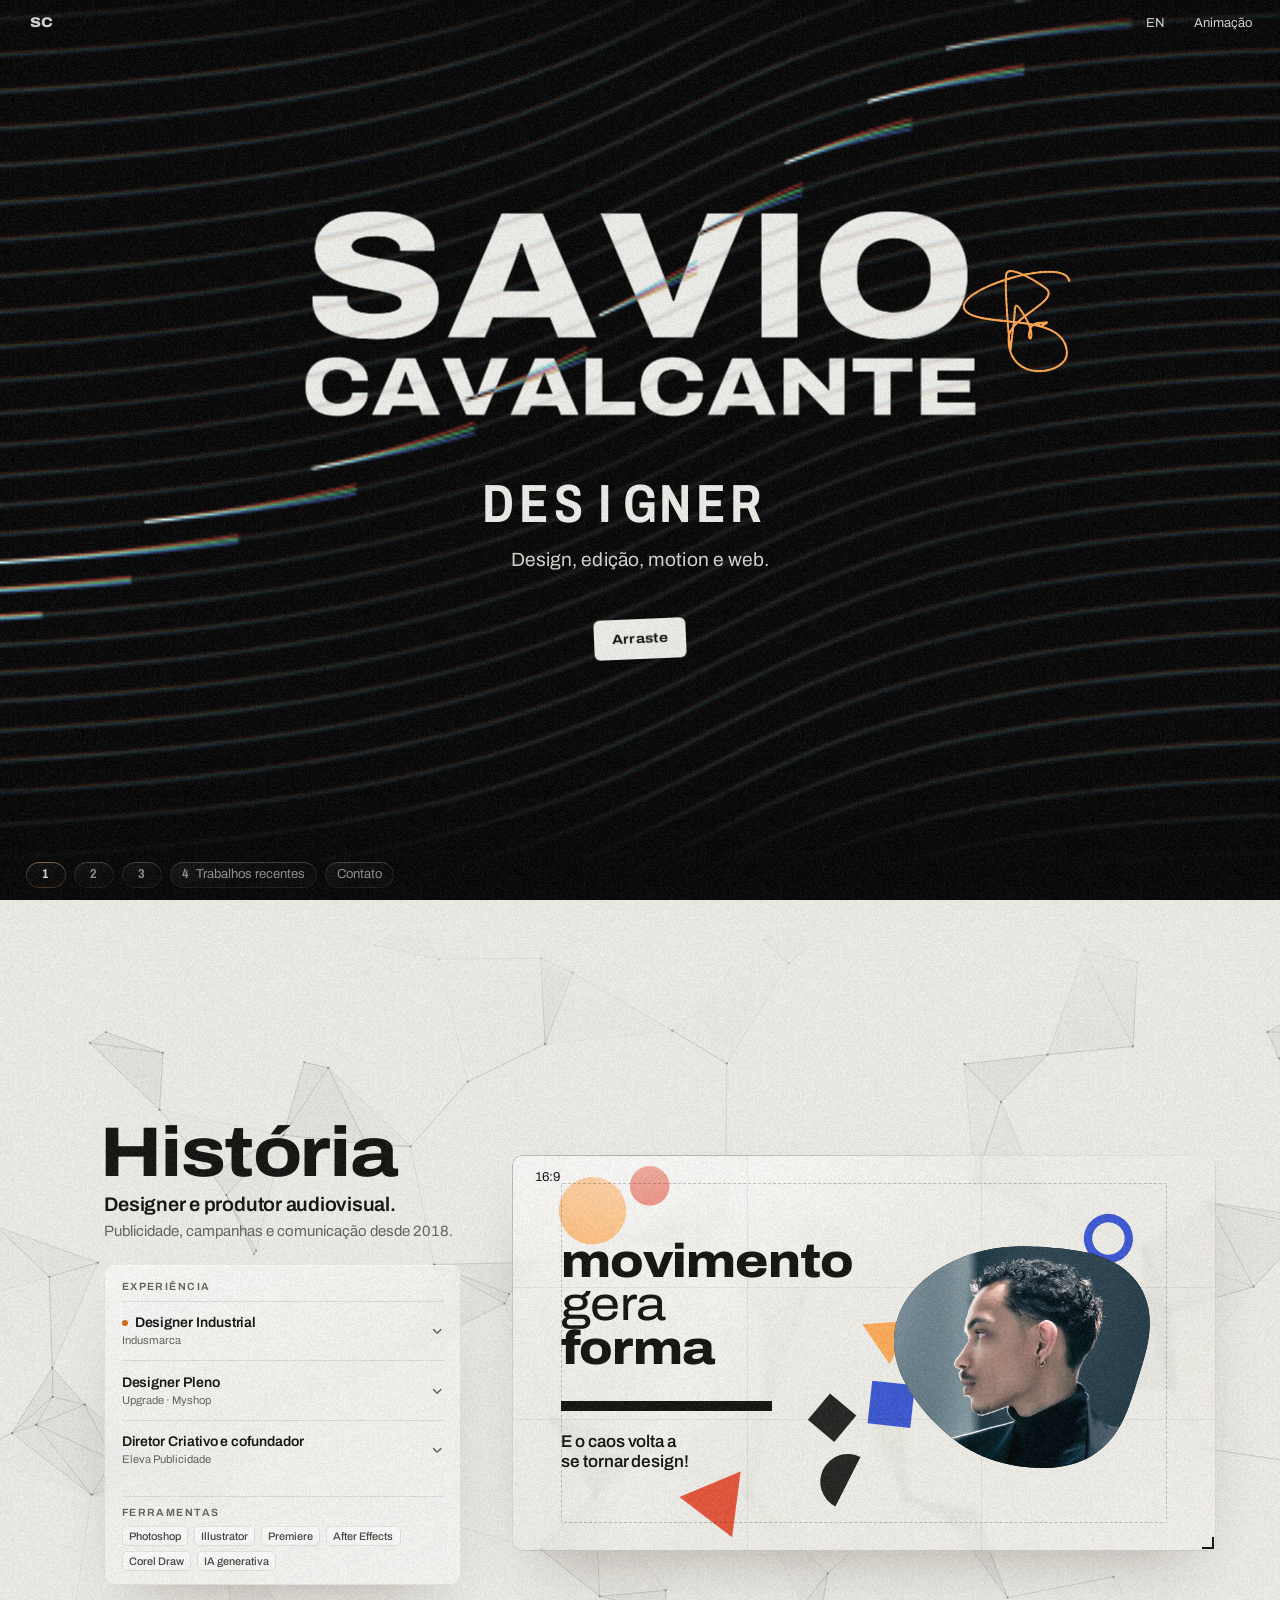
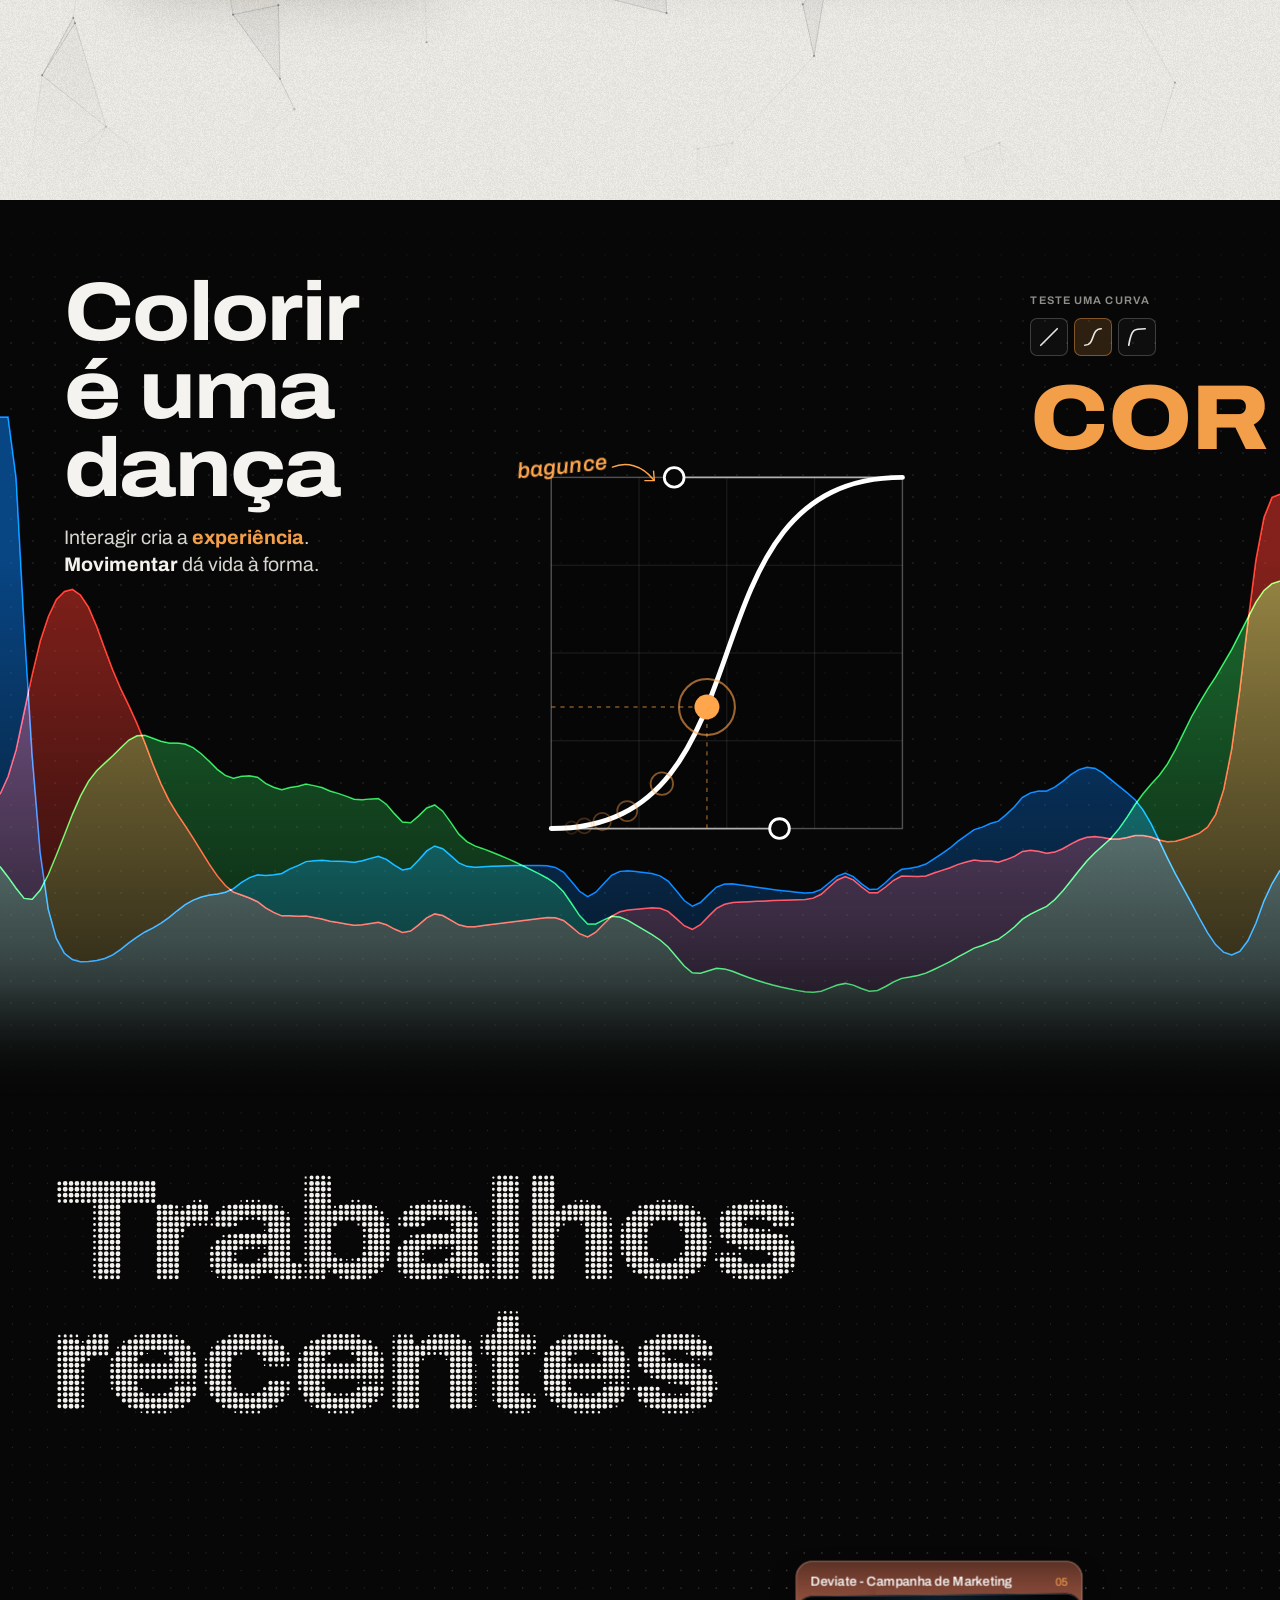
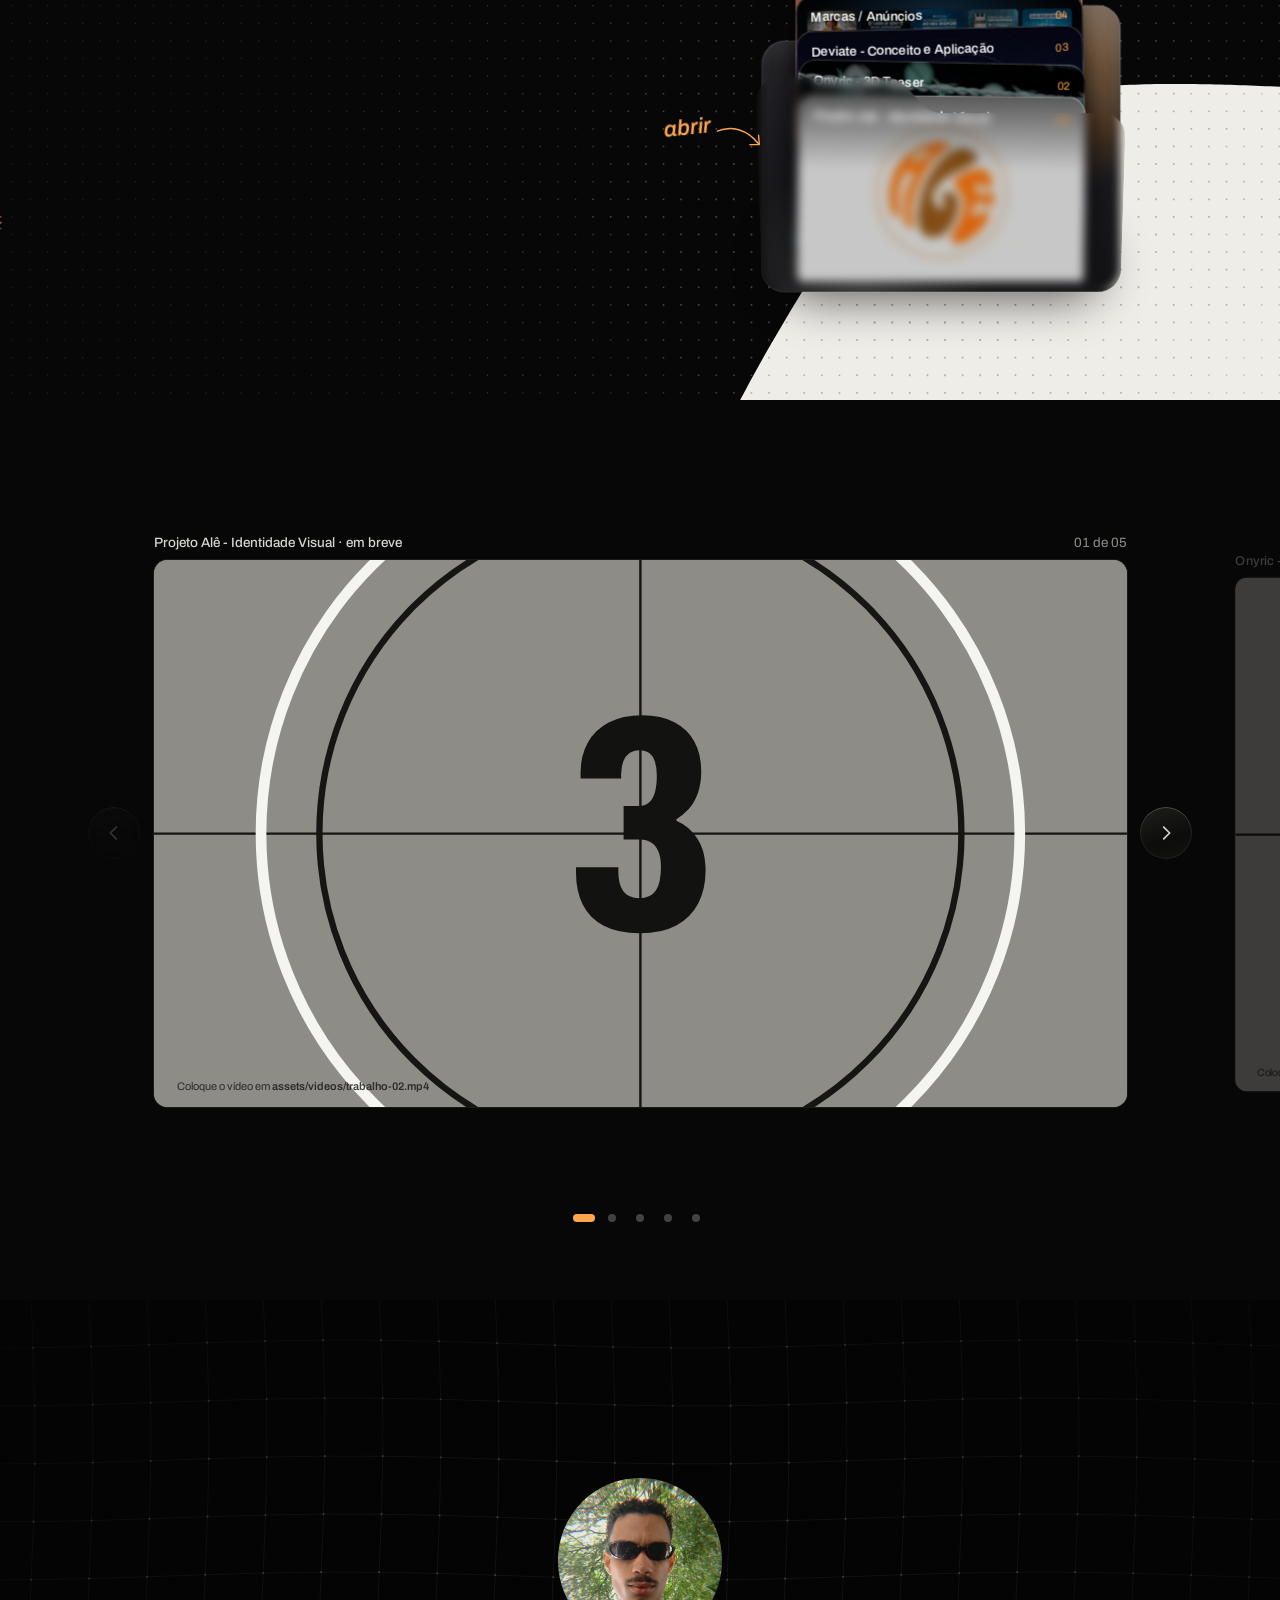
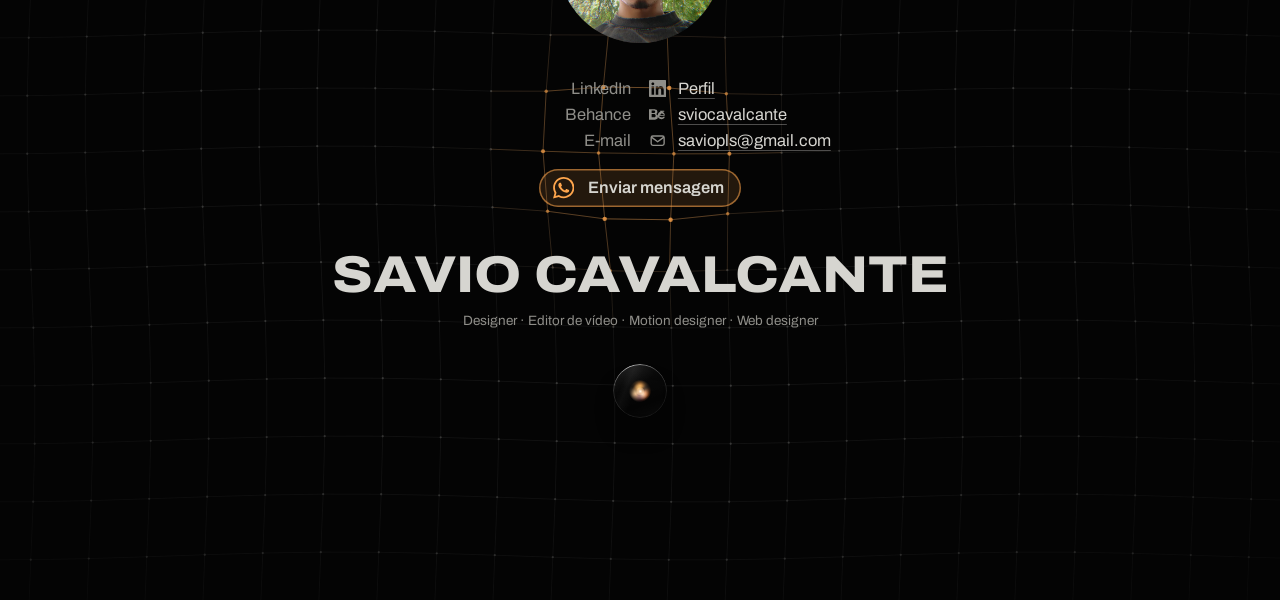
==== commit 94c8f056: "Publica: v1.css volta a ser arquivo externo Co-Authored-By: Claude Opus 5.5 <noreply@anthropic.com>" ====
--- a/index.html
+++ b/index.html
@@ -9,7 +9,7 @@
 <link rel="icon" href="data:,">
 <link rel="preload" href="assets/fonts/archivo-latin.woff2" as="font" type="font/woff2" crossorigin>
 <style>*,*:before,*:after{box-sizing:border-box}html,body{margin:0;padding:0}html{-webkit-text-size-adjust:100%;text-size-adjust:100%}body{min-height:100%;-webkit-font-smoothing:antialiased;-moz-osx-font-smoothing:grayscale;text-rendering:optimizeLegibility}img,video,svg,canvas{display:block;max-width:100%}button{font:inherit;color:inherit;background:none;border:0;padding:0;margin:0;cursor:pointer;-webkit-tap-highlight-color:transparent}a{color:inherit;-webkit-tap-highlight-color:transparent}h1,h2,h3,p,ol,ul,figure{margin:0;padding:0}ol,ul{list-style:none}.sr-only{position:absolute!important;width:1px;height:1px;padding:0;margin:-1px;overflow:hidden;clip:rect(0 0 0 0);clip-path:inset(50%);white-space:nowrap;border:0}html.js,html.js body{height:100%;overflow:hidden;overscroll-behavior:none}html.js .viewport{position:fixed;inset:0;overflow:hidden;touch-action:none;user-select:none;-webkit-user-select:none;cursor:grab}html.js .viewport.is-dragging{cursor:grabbing}html.js .viewport.is-overview{cursor:zoom-in}html.js .viewport.is-overview.is-dragging{cursor:grabbing}html.js .world{position:absolute;left:0;top:0;width:0;height:0;transform-origin:0 0}html.js .stop{position:absolute}html.js .viewport.is-overview .stop *{pointer-events:none}html.js .viewport.is-overview .stop{cursor:pointer}html.js .selectable{user-select:text;-webkit-user-select:text;cursor:text}.viewport.is-cut{animation:sc-cut .26s ease-out}@keyframes sc-cut{0%{opacity:.25}to{opacity:1}}html.no-js .stop{position:relative;min-height:100vh}html.no-js .intro,html.no-js .hud-bottom,html.no-js [data-map-toggle],html.no-js [data-motion-toggle],html.no-js [data-lang-toggle]{display:none!important}.work-media{position:relative;overflow:hidden}.work-media video{position:absolute;inset:0;width:100%;height:100%;object-fit:cover;opacity:0;transition:opacity .6s ease-out}.work-media.is-ready video{opacity:1}.work-ph{position:absolute;inset:0;display:none}.work-media.is-missing .work-ph{display:block}.work-media.is-missing video{display:none}.img-slot{position:relative;display:block;overflow:hidden}.img-slot img{width:100%;height:100%;object-fit:cover}.img-slot.is-missing img{display:none}.mark{display:inline-flex;align-items:center}.mark-img{height:100%;width:auto}.mark .mark-text{display:none}.mark.is-text .mark-text{display:inline}@media (prefers-reduced-motion: reduce){.work-media video{transition:none}}</style>
-<style>@font-face{font-family:Archivo;font-style:normal;font-weight:300 900;font-stretch:62% 125%;font-display:swap;src:url(assets/fonts/archivo-latin.woff2) format("woff2");unicode-range:U+0000-00FF,U+0131,U+0152-0153,U+02BB-02BC,U+02C6,U+02DA,U+02DC,U+0304,U+0308,U+0329,U+2000-206F,U+20AC,U+2122,U+2191,U+2193,U+2212,U+2215,U+FEFF,U+FFFD}@font-face{font-family:Archivo;font-style:normal;font-weight:300 900;font-stretch:62% 125%;font-display:swap;src:url(assets/fonts/archivo-latin-ext.woff2) format("woff2");unicode-range:U+0100-02BA,U+02BD-02C5,U+02C7-02CC,U+02CE-02D7,U+02DD-02FF,U+0304,U+0308,U+0329,U+1D00-1DBF,U+1E00-1E9F,U+1EF2-1EFF,U+2020,U+20A0-20AB,U+20AD-20C4,U+2113,U+2C60-2C7F,U+A720-A7FF}:root{--room: #0b0b0a;--room-line: #2a2a27;--room-text: #d6d5d0;--room-dim: #8f8e89;--leader: #8e8c87;--leader-deep: #777570;--light: #ededea;--ink: #111110;--ink-2: #474643;--ink-3: #64635f;--reel: #040404;--tungsten: #ffa64d;--mt: clamp(40px, 5.2vh, 52px);--hb: clamp(44px, 5.6vh, 56px);--mx: clamp(10px, 2vw, 28px);--r: clamp(10px, 1.5vmin, 20px);--wdth: 125%;--ease-io: cubic-bezier(.76, 0, .24, 1);--ease-out: cubic-bezier(.16, 1, .3, 1);color-scheme:dark}@media (max-width: 720px){:root{--mt: 48px;--hb: 58px;--mx: 8px}}@media (max-height: 460px){:root{--mt: 38px;--hb: 42px}}:root{--mb: var(--hb);--vb: 0px}@supports (height: 100svh){:root{--vb: calc(100lvh - 100svh) }}.stage{--mb: calc(var(--hb) + var(--vb))}html,body{background:var(--room);color:var(--room-text)}body{font-family:Archivo,ui-sans-serif,system-ui,sans-serif;font-size:16px;line-height:1.45;font-variant-numeric:tabular-nums}::selection{background:var(--tungsten);color:var(--ink)}:focus{outline:none}:focus-visible{outline:2px solid var(--tungsten);outline-offset:3px;border-radius:2px}.graph-handle:focus-visible{outline:none}.frame{position:absolute;inset:0;color:var(--ink);overflow:hidden;container-type:size}@keyframes expose{0%{filter:brightness(1.14)}14%{filter:brightness(.95)}30%{filter:brightness(1.06)}to{filter:none}}@keyframes frame-cue{0%{opacity:1}22%{opacity:0}44%{opacity:1}66%,to{opacity:0}}.frame--credits{background:var(--reel);color:var(--room-text)}.chapter-title{font-weight:760;font-stretch:max(var(--wdth),108%);font-size:clamp(38px,min(7.2cqw,13cqh),96px);line-height:.94;letter-spacing:-.02em;text-wrap:balance}.chapter-line{margin-top:.9em;font-size:clamp(17px,min(1.7cqw,3.4cqh),22px);line-height:1.35;max-width:24ch;color:var(--ink);text-wrap:balance}.chapter-caption{margin-top:.7em;font-size:13.5px;line-height:1.4;color:var(--ink-3);max-width:32ch}.frame--title{--s: 0;background:#050505;color:var(--light)}.title-light{position:absolute;inset:0;width:100%;height:100%;max-width:none;opacity:0;transition:opacity 1.4s var(--ease-out)}.is-titled .title-light{opacity:1}.name{position:absolute;left:6cqw;right:6cqw;top:50%;display:flex;flex-direction:column;align-items:center;font-weight:820;font-stretch:var(--wdth);text-transform:uppercase;line-height:.8;letter-spacing:-.012em;color:#f4f4f0;mix-blend-mode:difference;transform:translateY(calc(-50% + var(--s) * var(--ny, -15cqh))) scale(calc(1 - var(--s) * (1 - var(--nk, .58))));transform-origin:50% 50%;will-change:transform}.name-line{display:block;width:max-content;white-space:nowrap;font-size:12cqw}.name-line+.name-line{margin-top:.06em}.name-measure{position:fixed;left:-9999px;top:0;visibility:hidden;pointer-events:none;font-size:100px;font-weight:820;font-stretch:var(--wdth);text-transform:uppercase;letter-spacing:-.012em;white-space:nowrap;line-height:1}.name-line .ch{display:inline-block;clip-path:inset(100% 0 -10% 0)}.js .frame--title:not(.is-split) .name{visibility:hidden}.roles-static{display:none;font-size:.5em;letter-spacing:.02em}.motion-off .cells{display:none}.motion-off .roles-static{display:inline}.is-titled .name-line .ch{clip-path:inset(-10% 0 -10% 0);transition:clip-path .6s var(--ease-out)}.title-sub{z-index:1;position:absolute;left:6cqw;right:6cqw;top:var(--sub-top, 58%);text-align:center;opacity:clamp(0,(var(--s) - .45) / .55,1);transform:translateY(calc((1 - var(--s)) * 4cqh))}.roles{color:var(--light);font-weight:640;font-stretch:78%;text-transform:uppercase;font-size:clamp(22px,min(4.2cqw,7cqh),64px);line-height:1;letter-spacing:.01em}.cells{display:inline-flex}.cell{position:relative;display:inline-block;width:.66em;text-align:center}.cell-in{display:inline-block}.cell.is-flip .cell-in{animation:cell-flip .42s var(--ease-out)}.cell.is-flip:after{content:attr(data-old);position:absolute;inset:0;pointer-events:none;animation:cell-out .34s var(--ease-out) forwards}@keyframes cell-flip{0%{transform:translateY(-.28em);opacity:0;filter:blur(4px);text-shadow:0 0 .4em rgba(255,238,218,.45)}35%{opacity:1;filter:blur(.8px);text-shadow:0 0 .3em rgba(255,238,218,.3)}to{transform:none;opacity:1;filter:blur(0);text-shadow:0 0 0 rgba(255,238,218,0)}}@keyframes cell-out{0%{transform:none;opacity:.85;filter:blur(0)}to{transform:translateY(.22em);opacity:0;filter:blur(5px)}}.lead{margin:.8em auto 0;max-width:34ch;font-size:clamp(16px,min(1.5cqw,3cqh),20px);line-height:1.4;letter-spacing:.005em;color:var(--room-text)}.title-play{position:relative;margin-top:clamp(26px,5cqh,48px);line-height:1}.title-box{position:relative;display:inline-block;max-width:100%;padding:.86em 1.35em .9em;border-radius:6px;background:var(--light);color:var(--ink);font-size:clamp(13px,min(1.05cqw,2.2cqh),14.5px);font-weight:700;font-stretch:clamp(84%,var(--wdth),116%);line-height:1.2;letter-spacing:.01em;text-wrap:balance;box-shadow:0 1px 2px #00000059,0 10px 24px -12px #000000b3;outline:1px solid transparent;outline-offset:0;cursor:grab;touch-action:none;pointer-events:none;will-change:transform;-webkit-user-select:none;user-select:none;-webkit-touch-callout:none;transition:box-shadow .26s var(--ease-out)}.title-text{position:relative;z-index:1}.title-tint{position:absolute;inset:0;border-radius:inherit;pointer-events:none;background:var(--tungsten);box-shadow:0 0 0 1px #ffc88ce6,0 0 30px #ffa64d80;opacity:0;transition:opacity .24s var(--ease-out)}.is-inviting .title-tint{animation:box-tint 2.8s ease-in-out infinite}@keyframes box-tint{0%,34%{opacity:0}52%,64%{opacity:1}86%,to{opacity:0}}@media (hover: hover){.title-box:hover .title-tint{animation:none;opacity:.7}}.is-pulling .title-tint{animation:none;opacity:1}.is-hint .title-drop{opacity:.9}.is-hint .title-drop path{animation:drop-run .9s var(--ease-out) 1}.is-hint .title-drop path:nth-child(2){animation-delay:.12s}.is-hint .title-drop path:nth-child(3){animation-delay:.24s}.title-box.is-back{animation:box-back .56s var(--ease-out) 1}@keyframes box-back{0%{opacity:0;scale:.6}60%{opacity:1;scale:1.06}to{scale:1}}.has-sub .title-box{pointer-events:auto}.title-box:hover{box-shadow:0 2px 4px #00000052,0 16px 30px -12px #000000b8}.title-box.is-held{cursor:grabbing;box-shadow:0 3px 6px #0000004d,0 28px 44px -16px #000c}.title-box:after{content:"";position:absolute;top:6px;right:6px;width:5px;height:5px;border-radius:50%;background:var(--tungsten);opacity:0;pointer-events:none}.title-box.is-cue:after{animation:frame-cue .9s steps(1) 1}.title-box.is-call{animation:box-call 1s var(--ease-out) 1}.frame--title:after{content:"";position:absolute;left:0;right:0;bottom:0;height:34cqh;pointer-events:none;background:linear-gradient(to top,#ffa64d52,#ffa64d00);opacity:0;transition:opacity .4s var(--ease-out)}.frame--title.is-pulling:after{opacity:calc(.35 + var(--pull, 0) * .65)}.is-pulling .title-box{background:var(--tungsten);color:#120b04;box-shadow:0 0 0 1px #ffc88ce6,0 0 34px #ffa64d8c,0 28px 44px -16px #000c;transition:background-color .25s var(--ease-out),color .25s var(--ease-out),box-shadow .25s var(--ease-out)}.title-drop{position:absolute;left:50%;top:calc(100% + 16px);width:26px;margin-left:-13px;opacity:0;transition:opacity .3s var(--ease-out);pointer-events:none}.title-drop svg{width:100%;height:auto;overflow:visible;fill:none;stroke:var(--tungsten);stroke-width:2.6;stroke-linecap:round;stroke-linejoin:round;filter:drop-shadow(0 0 5px rgba(255,166,77,.9))}.is-pulling .title-drop{opacity:1}.frame--title{--cold: #f4f1ea;--hot: color-mix(in oklab, var(--cold), var(--tungsten) calc(var(--pull, 0) * 100%))}.frame--title:after{display:none}.title-mood{position:absolute;inset:0;z-index:0;overflow:hidden;pointer-events:none;-webkit-mask-image:linear-gradient(to bottom,#000 92%,rgba(0,0,0,.9) 93.6%,rgba(0,0,0,.65) 95.2%,rgba(0,0,0,.35) 96.8%,rgba(0,0,0,.1) 98.4%,rgba(0,0,0,0) 100%);mask-image:linear-gradient(to bottom,#000 92%,#000000e6,#000000a6,#00000059,#0000001a,#0000)}.is-armed .name,.is-fired .name{mix-blend-mode:normal}.title-mood>span,.title-mood:before,.title-mood:after{content:"";position:absolute;inset:0;opacity:0}.title-mood:before{background:radial-gradient(ellipse 75% 65% at 50% 52%,#0000004d,#000000c7);transition:opacity .38s var(--ease-out)}.is-armed .title-mood:before{opacity:1}.is-fired .title-mood:before{opacity:0;transition-duration:.6s}.has-sub .title-light{transition:opacity .5s var(--ease-out)}.is-armed .title-light{opacity:.28;transition-duration:.38s}.title-mood:after{background:radial-gradient(ellipse 55% 62% at 50% var(--ay, 90%),rgba(255,150,60,.62),rgba(255,110,30,.22) 42%,rgba(255,90,20,.06) 70%,rgba(255,90,20,0) 100%);transform-origin:50% var(--ay, 90%);transform:scale(calc(.35 + var(--pull, 0) * .85));opacity:calc(var(--pull, 0) * var(--pull, 0) * .95);will-change:transform,opacity}.mood-heat{background:radial-gradient(ellipse 120% 90% at 50% var(--ay, 90%),rgba(255,120,35,.4),rgba(255,90,20,.16) 55%,rgba(120,30,0,.1));transition:opacity .26s var(--ease-out)}.is-taut .mood-heat{opacity:1;animation:mood-heat .9s ease-in-out infinite}.is-fired .mood-heat{animation:none;opacity:.6}.is-hit .mood-heat,.is-hit.frame--title .title-mood:after{opacity:0;transition:opacity .65s var(--ease-out)}@keyframes mood-heat{0%,to{opacity:.72}50%{opacity:1}}.title-mood>.mood-flash{inset:auto auto auto 50%;top:var(--ay, 90%);width:150cqh;height:150cqh;margin:-75cqh 0 0 -75cqh;background:radial-gradient(circle closest-side,#fffaf0f2,#ffc4828c 27%,#ff8c322e 60%,#ff8c320d 82%,#ff8c3200)}.is-hit .mood-flash{animation:mood-flash .62s var(--ease-out) 1 both}@keyframes mood-flash{0%{opacity:0;transform:scale(.4)}14%{opacity:1}to{opacity:0;transform:scale(1.6)}}.frame--title.is-armed .title-box{background:var(--hot);color:var(--ink);box-shadow:0 0 0 1px #ffffff8c,0 0 calc(12px + var(--pull, 0) * 30px) color-mix(in oklab,rgba(255,255,255,.45),rgba(255,140,50,.85) calc(var(--pull, 0) * 100%)),0 28px 44px -16px #000c;transition:background-color 90ms linear,box-shadow 90ms linear}.is-armed .title-tint{animation:none;opacity:0}.is-taut .title-tint{animation:box-beat .45s ease-in-out infinite;box-shadow:0 0 0 1.5px #ffe2c0,0 0 46px #ff8c32e6}@keyframes box-beat{0%,to{opacity:.55}50%{opacity:1}}.title-zone{position:absolute;left:0;right:0;bottom:calc(var(--mb) + .6cqh);z-index:1;display:flex;flex-direction:column;align-items:center;gap:12px;white-space:nowrap;pointer-events:none;-webkit-user-select:none;user-select:none;opacity:0;transition:opacity .2s var(--ease-out)}.is-armed .title-zone,.is-fired .title-zone{opacity:1;transition-delay:.12s}.anchor-peg{position:relative;display:block;width:32px;height:32px;border-radius:50%;background:#0e0a06f5;box-shadow:0 0 0 1px var(--hot),0 0 calc(8px + var(--pull, 0) * 30px) color-mix(in oklab,rgba(255,255,255,.3),rgba(255,140,50,.8) calc(var(--pull, 0) * 100%));transform:scale(.4);transition:transform .42s cubic-bezier(.34,1.56,.64,1)}.is-armed .anchor-peg,.is-fired .anchor-peg{transform:none;transition-delay:.15s}.zone-target{position:absolute;inset:4px;width:24px;height:24px;overflow:visible;fill:none;stroke:var(--hot);stroke-width:1.5}.zone-target .zone-dot{fill:var(--hot);stroke:none}.zone-target .zone-ping{opacity:0;transform-box:fill-box;transform-origin:center}.is-taut .zone-ping{animation:zone-ping .9s var(--ease-out) infinite}.is-taut .zone-ping--2{animation-delay:.45s}.is-hit .zone-ping{animation:zone-burst .62s var(--ease-out) 1 both}.is-hit .zone-ping--2{animation-delay:.11s}.is-hit .anchor-peg{box-shadow:0 0 0 1.5px #fff6ea,0 0 52px #ffc88c}@keyframes zone-ping{0%{opacity:.9;transform:scale(1)}to{opacity:0;transform:scale(1.9)}}@keyframes zone-burst{0%{opacity:1;transform:scale(1);stroke-width:2.4}to{opacity:0;transform:scale(6);stroke-width:.3}}.zone-label{font-size:clamp(16px,1.45cqw,20px);font-weight:800;letter-spacing:.005em;color:#fff6ea;padding:9px 20px 10px;border-radius:999px;background:#100a05e6;box-shadow:0 0 0 1.5px #ffb46b,0 0 0 5px #ff963c38,0 0 34px #ff8c32a6,0 14px 30px -12px #000000e6;opacity:0;transform:translateY(-6px);transition:opacity .16s var(--ease-out),transform .26s var(--ease-out)}.is-taut .zone-label{opacity:1;transform:none;transition-timing-function:var(--ease-out),cubic-bezier(.34,1.56,.64,1)}.is-hit .zone-label{opacity:0;transition:opacity .3s var(--ease-out) .12s}.title-cord{position:absolute;inset:0;width:100%;height:100%;overflow:visible;pointer-events:none;opacity:clamp(0,(var(--s) - .45) / .55,1)}.title-cord path{fill:none;stroke-width:var(--cw, 2.6px);stroke-linecap:round}.cord-base{stroke:#faf8f2d9}.title-cord .cord-glow{stroke:var(--hot);stroke-width:calc(var(--cw, 2.6px) * 5);opacity:calc(.1 + var(--pull, 0) * .22)}.cord-hot{stroke:var(--tungsten);opacity:min(1,calc(var(--pull, 0) * 25))}.is-taut .cord-hot{stroke:#ffb46b}.is-hit .title-cord{opacity:0;transition:opacity .16s var(--ease-out)}.title-cord .cord-arc{stroke:url(#cord-arc-fade);stroke-width:1.5px;stroke-dasharray:1.5 8;opacity:0;transform-box:view-box;transform-origin:var(--ax, 50%) var(--ay, 90%);transform:scale(.82);transition:opacity .22s var(--ease-out),transform .42s var(--ease-out),stroke-width .16s var(--ease-out)}#cord-arc-fade stop{stop-color:var(--hot)}.is-armed .title-cord .cord-arc{opacity:calc(.55 + var(--pull, 0) * .35);transform:none;transition-delay:60ms,60ms,0ms}.is-taut .title-cord .cord-arc{opacity:1;stroke-width:2.2px;filter:drop-shadow(0 0 5px rgba(255,150,60,.9))}.is-fired .title-cord .cord-arc{opacity:0;transition-delay:0ms}.motion-off .title-cord .cord-arc{transition:none}.title-sub .roles,.title-sub .lead{transition:opacity .26s var(--ease-out)}.is-armed .title-sub .roles,.is-armed .title-sub .lead{opacity:0}.cue{position:absolute;left:0;top:0;z-index:2;pointer-events:none;will-change:transform}.cue-in{display:flex;align-items:center;white-space:nowrap;opacity:0;transition:opacity .18s var(--ease-out),transform .28s var(--ease-out)}.cue-word{font-size:13px;font-weight:800;font-stretch:112%;letter-spacing:.18em;text-transform:uppercase;padding-left:.18em}.cue-pull .cue-in{flex-direction:column;gap:9px;transform:translate(-50%,calc(-100% + 10px))}.is-armed:not(.is-taut):not(.is-fired) .cue-pull .cue-in{opacity:1;transform:translate(-50%,-100%)}.cue-pull .cue-word{color:#fbf8f2;padding:4px 9px 4px calc(9px + .18em);border-radius:999px;background:#0c0906d1}.cue-disc{position:relative;width:36px;height:36px;border-radius:50%;background:var(--cold);color:#14100b;box-shadow:0 0 0 4px #0c0906d1,0 0 0 5px #ffffff2e,0 0 24px #ffffff4d}.cue-disc svg,.cue-release svg{fill:none;stroke:currentColor;stroke-width:2.8;stroke-linecap:round;stroke-linejoin:round}.cue-disc svg{position:absolute;left:50%;top:50%;width:22px;height:22px;margin:-11px 0 0 -11px}.cue-disc:after{content:"";position:absolute;inset:0;border-radius:50%;box-shadow:0 0 0 1.5px #ffffffb3;opacity:0}.is-armed .cue-pull .cue-disc svg{animation:cue-rise .9s var(--ease-out) infinite}.is-armed .cue-pull .cue-disc:after{animation:cue-ring .9s var(--ease-out) infinite}@keyframes cue-rise{0%,to{transform:translateY(2px)}45%{transform:translateY(-3px)}}@keyframes cue-ring{0%{opacity:.8;transform:translateY(0) scale(1)}to{opacity:0;transform:translateY(-10px) scale(1.35)}}.cue-release .cue-in{gap:8px;padding:8px 15px 8px 10px;border-radius:999px;background:var(--tungsten);color:#1a0f04;box-shadow:0 0 0 4px #ffa64d33,0 0 28px #ff8c32bf;transform:translate(-50%,-50%) scale(.6)}.cue-release .cue-word{color:#1a0f04;padding-left:0}.cue-release svg{width:18px;height:18px}.is-taut:not(.is-fired) .cue-release .cue-in{opacity:1;transform:translate(-50%,-50%) scale(1);transition-timing-function:var(--ease-out),cubic-bezier(.34,1.56,.64,1)}.is-taut .cue-release svg{animation:cue-drop .7s var(--ease-out) infinite}@keyframes cue-drop{0%,to{transform:translateY(-2px)}50%{transform:translateY(3px)}}.motion-off .cue-in,.motion-off .title-zone,.motion-off .anchor-peg,.motion-off .zone-label,.motion-off .title-mood:before,.motion-off .title-light{transition:none}.motion-off .mood-heat,.motion-off .title-tint,.motion-off .cue-disc:after{animation:none!important}.title-drop{display:none}.is-pulling .title-drop path{animation:drop-run .9s var(--ease-out) infinite}.is-pulling .title-drop path:nth-child(2){animation-delay:.15s}.is-pulling .title-drop path:nth-child(3){animation-delay:.3s}@keyframes drop-run{0%{opacity:0;transform:translateY(-6px)}40%{opacity:1}to{opacity:0;transform:translateY(8px)}}.sign{position:absolute;left:6cqw;right:6cqw;top:50%;height:var(--nh, 30cqh);z-index:1;transform:translateY(calc(-50% + var(--s) * var(--ny, -15cqh))) scale(calc(1 - var(--s) * (1 - var(--nk, .58))));transform-origin:50% 50%;pointer-events:none;will-change:transform}.sign svg{position:absolute;left:100%;top:50%;height:50%;width:auto;overflow:visible;transform:translate(-2%,-42%) rotate(-8deg);opacity:0;transition:opacity .3s var(--ease-out)}.sign path{fill:none;stroke:var(--tungsten);stroke-width:20;stroke-linecap:round;stroke-linejoin:round;stroke-dasharray:1;stroke-dashoffset:1;transition:stroke-dashoffset .3s ease-in}.is-signing .sign svg{opacity:1;transition-duration:.12s}.is-signing .sign path{stroke-dashoffset:0;transition:stroke-dashoffset 1.1s cubic-bezier(.45,0,.25,1)}@container (max-aspect-ratio: 1/1){.sign svg{left:auto;right:0;top:auto;bottom:calc(100% + .6cqh);height:34%;transform:rotate(-8deg)}}@keyframes box-call{0%{outline-color:#ededeab3;outline-offset:0}to{outline-color:#ededea00;outline-offset:18px}}.title-hint{position:absolute;left:0;right:0;bottom:calc(var(--mb) + 2cqh);text-align:center;font-size:13px;color:var(--room-text);opacity:calc(1 - var(--s) * 4);transition:opacity .6s}.title-hint.is-gone{opacity:0}.frame--design{--paper: #eeede8;--ink: #111110;--ink-2: #474643;--ink-3: #64635f;--hot: #d2681b;--hot-ink: #a34b0b;--rule: rgba(17, 17, 16, .1);background:var(--paper)}.frame--design :focus-visible{outline-color:var(--hot-ink)}.frame--design{display:grid;grid-template-columns:minmax(0,31cqw) minmax(0,1fr);gap:4cqw;padding:calc(var(--mt) + 4cqh) 5cqw calc(var(--mb) + 3cqh)}.design-copy{position:relative;z-index:1;display:flex;flex-direction:column;align-self:center;min-height:0;margin-left:3.5cqw}.frame--design .chapter-title{white-space:nowrap;margin-left:-.055em;font-size:clamp(38px,min(6.1cqw,13cqh),96px)}.kgrid,.lattice{position:absolute;inset:0;width:100%;height:100%;max-width:none;pointer-events:none}.monitor-area{z-index:1}.formats{display:flex;gap:18px;margin-top:2.2em}.formats button{position:relative;padding:12px 0 8px;font-size:13.5px;color:var(--ink-2)}.formats button:before{content:"";position:absolute;left:0;top:0;height:0;width:8px;border-top:1px solid currentColor}.formats button:hover,.formats button.is-on{color:var(--ink)}.formats button.is-on:before{width:100%;border-top-width:2px}.design-claim{font-size:clamp(20px,min(2.2cqw,4.4cqh),32px);line-height:1.25;margin-top:.45em}.design-copy:has(.about) .design-claim{font-size:clamp(14px,min(1.3cqw,2.6cqh),17.5px);line-height:1.45;max-width:26em;color:var(--ink-3);max-height:7em;overflow:hidden;transition:max-height .52s var(--ease-out),opacity .3s var(--ease-out),margin-top .52s var(--ease-out)}.design-lead{display:block;margin-bottom:.2em;font-size:1.32em;font-weight:620;line-height:1.2;letter-spacing:-.012em;color:var(--ink)}.design-copy:has(.about.is-instant) .design-claim{transition:none}.about{--pd: clamp(14px, 1.5cqw, 22px);--plate: #f3f2ee;position:relative;margin-top:clamp(14px,3cqh,30px);max-width:30em;padding:calc(var(--pd) * .85) var(--pd) calc(var(--pd) * .7);font-size:clamp(13px,min(1.08cqw,2.1cqh),15.5px);border-radius:10px;background:linear-gradient(160deg,#ffffff9e,#ffffff38 42%,#fff6),#f3f2eea8;-webkit-backdrop-filter:blur(6px) saturate(140%);backdrop-filter:blur(6px) saturate(140%);box-shadow:inset 0 1px #fffffff2,inset 0 0 0 1px #11111014,0 30px 60px -32px #3a2c1c57}.about-label{font-size:10.5px;font-weight:640;letter-spacing:.14em;text-transform:uppercase;color:var(--ink-3);margin-bottom:.6em}.about-list{list-style:none;margin:0 0 clamp(10px,2.2cqh,20px);padding:0;transition:margin-bottom .52s var(--ease-out)}.about-list>li{border-top:1px solid var(--rule)}.about-row{position:relative;display:grid;grid-template-columns:minmax(0,1fr) 1.2em;column-gap:1em;align-items:center;width:100%;padding:.95em 0;text-align:left;color:inherit;font:inherit;cursor:pointer}.about-row:focus-visible{outline:1px solid var(--hot-ink);outline-offset:2px;border-radius:3px}.about-role{font-size:1.08em;font-weight:600;color:var(--ink);line-height:1.25;letter-spacing:-.005em;transition:color .25s var(--ease-out)}.about-org{grid-column:1;margin-top:.12em;font-size:.86em;color:var(--ink-3);line-height:1.35;letter-spacing:.005em}.is-open .about-role{color:#000}.is-now .about-role:before{content:"";display:inline-block;width:6px;height:6px;margin:0 .5em .12em 0;border-radius:50%;background:var(--hot);vertical-align:middle}.about-mark{grid-column:2;grid-row:1 / span 2;justify-self:end;width:.95em;height:.95em;color:var(--ink-3);transition:color .25s var(--ease-out),transform .42s var(--ease-out)}.about-mark svg{display:block;width:100%;height:100%;fill:none;stroke:currentColor;stroke-width:1.4;stroke-linecap:round;stroke-linejoin:round}.about-row:hover .about-mark{color:var(--ink)}.about-row:hover .about-role{color:#000}.is-open .about-row .about-mark{color:var(--hot);transform:rotate(90deg)}.about-more{display:grid;grid-template-rows:0fr;transition:grid-template-rows .52s var(--ease-out)}.about-more-in{min-height:0;overflow:hidden}.is-open .about-more{grid-template-rows:1fr}.about-when,.about-text,.about-pie{opacity:0;transform:translateY(-.3em);transition:opacity .36s var(--ease-out),transform .52s var(--ease-out)}.is-open .about-when,.is-open .about-text,.is-open .about-pie{opacity:1;transform:none}.is-open .about-text{transition-delay:60ms}.is-open .about-pie{transition-delay:.12s}.about-when{margin:-.1em 0 .5em;font-size:10.5px;font-weight:640;color:var(--ink-3);font-variant-numeric:tabular-nums;letter-spacing:.12em;text-transform:uppercase}.is-now .about-when{color:var(--hot-ink)}.about-text{margin:0 0 1em;font-size:.94em;color:var(--ink-2);line-height:1.55;max-width:46ch}.about-pie{--c0: #c96a1f;--c1: #4a7ff0;--c2: #199e70;display:grid;grid-template-columns:auto minmax(0,1fr);align-items:center;column-gap:1.1em;margin:0 0 .9em}.about-pie-chart{width:clamp(52px,4.6em,72px);height:auto;overflow:visible}.about-slice{fill:var(--c0);stroke:var(--plate);stroke-width:2px;stroke-linejoin:round;vector-effect:non-scaling-stroke;transition:opacity .2s var(--ease-out)}.about-slice[data-k="1"]{fill:var(--c1)}.about-slice[data-k="2"]{fill:var(--c2)}.about-pie-legend{list-style:none;margin:0;padding:0;display:grid;gap:.18em}.about-pie-item{display:grid;grid-template-columns:.62em minmax(0,1fr) auto;align-items:center;column-gap:.55em;transition:opacity .2s var(--ease-out)}.about-pie-sw{width:.62em;height:.62em;border-radius:2px;background:var(--c0)}.about-pie-item[data-k="1"] .about-pie-sw{background:var(--c1)}.about-pie-item[data-k="2"] .about-pie-sw{background:var(--c2)}.about-pie-name{color:var(--ink-2)}.about-pie-val{color:var(--ink);font-variant-numeric:tabular-nums;font-weight:600}.about-pie-cap{grid-column:1 / -1;margin-bottom:.7em;padding-top:.8em;border-top:1px solid var(--rule);font-size:10.5px;font-weight:640;letter-spacing:.14em;text-transform:uppercase;color:var(--ink-3)}.about-pie[data-hl="0"] [data-k]:not([data-k="0"]),.about-pie[data-hl="1"] [data-k]:not([data-k="1"]),.about-pie[data-hl="2"] [data-k]:not([data-k="2"]){opacity:.32}.about-kit{display:grid;grid-template-rows:1fr;transition:grid-template-rows .52s var(--ease-out),opacity .3s var(--ease-out)}.about-kit>div{min-height:0;overflow:hidden}.about-kit .about-label{border-top:1px solid var(--rule);padding-top:.75em}.about.is-instant .about-more,.about.is-instant .about-kit,.about.is-instant .about-when,.about.is-instant .about-text,.about.is-instant .about-pie,.about.is-instant .about-mark,.about.is-instant .about-slice{transition:none}.about-tools{list-style:none;margin:0;padding:0 0 .15em;display:flex;flex-wrap:wrap;gap:.4em}.about-tools li{padding:.3em .68em .32em;border-radius:5px;white-space:nowrap;font-size:.84em;font-weight:520;line-height:1.2;color:var(--ink-2);background:linear-gradient(180deg,#fffc,#ffffff73);box-shadow:inset 0 0 0 1px #1111101a,inset 0 1px #ffffffe6;cursor:default;user-select:none}.about.is-in .about-list>li,.about.is-in .about-tools{animation:about-in .64s var(--ease-out) both;animation-delay:calc(.16s + var(--i, 5) * 70ms)}@keyframes about-in{0%{opacity:0;transform:translateY(.6em)}}.motion-off .about.is-in .about-list>li,.motion-off .about.is-in .about-tools{animation:none}.caos{--cell: 1.16em;--line: rgba(237, 237, 234, .2);--paint: var(--tungsten);position:relative;display:block;flex:none;width:calc(var(--cols, 2) * var(--cell) + 1px);height:calc(var(--rows, 2) * var(--cell) + 1px);margin-top:.32em;border-right:1px solid var(--line);border-bottom:1px solid var(--line);background:linear-gradient(to right,var(--line) 1px,transparent 1px) 0 0 / var(--cell) 100%,linear-gradient(to bottom,var(--line) 1px,transparent 1px) 0 0 / 100% var(--cell);font-size:clamp(38px,min(7.2cqw,13cqh),96px);font-weight:760;font-stretch:max(var(--wdth),108%);line-height:1;cursor:pointer;border-radius:0}.caos:focus-visible{outline-offset:6px}.caos-l{position:absolute;left:0;top:0;width:var(--cell);height:var(--cell);display:grid;place-items:center;padding-bottom:.1em;color:var(--ink);transform:translate(calc(var(--x, 0) * 100%),calc(var(--y, 0) * 100%)) rotate(var(--rot, 0deg));transition:transform .78s var(--ease-io) var(--d, 0ms)}.caos-l:after{content:attr(data-ch);position:absolute;inset:0;display:grid;place-items:center;padding-bottom:.1em;color:var(--paint);clip-path:inset(0 100% 0 0);transition:clip-path .3s var(--ease-out) var(--pd, 0ms)}.caos-l.is-painted:after{clip-path:inset(0 0 0 0);transition-duration:.56s}.caos.is-instant .caos-l,.caos.is-instant .caos-l:after{transition:none}.monitor-area{position:relative;min-height:0;display:grid;place-items:center}.monitor{--gx: 18%;--gy: 0%;position:relative;width:320px;height:180px;border-radius:10px;background:linear-gradient(112deg,transparent 22%,rgba(255,255,255,.28) 30%,transparent 44%),linear-gradient(160deg,#ffffff80,#ffffff2e 42%,#ffffff1a 70%,#ffffff4d);-webkit-backdrop-filter:blur(3.5px) saturate(150%);backdrop-filter:blur(3.5px) saturate(150%);box-shadow:inset 0 1px #ffffffe6,inset 0 -1px #11111014,0 30px 60px -30px #3a2c1c57;container-type:size;cursor:pointer}.monitor:before,.monitor:after{content:"";position:absolute;inset:0;border-radius:inherit;pointer-events:none}.monitor:before{background:radial-gradient(70% 60% at var(--gx) var(--gy),rgba(255,255,255,.55),transparent 72%)}.monitor:after{padding:1px;background:radial-gradient(90% 110% at var(--gx) var(--gy),rgba(17,17,16,.34),rgba(17,17,16,.13) 55%,rgba(17,17,16,.09));-webkit-mask:linear-gradient(#000 0 0) content-box,linear-gradient(#000 0 0);-webkit-mask-composite:xor;mask:linear-gradient(#000 0 0) content-box exclude,linear-gradient(#000 0 0)}.monitor>span,.monitor>svg{position:absolute;display:block}.m-safe{inset:7%;border:1px dashed rgba(17,17,16,.24);border-radius:2px}.m-third{background:#11111012}.m-third--v1,.m-third--v2{top:0;bottom:0;width:1px}.m-third--v1{left:33.333%}.m-third--v2{left:66.666%}.m-third--h1,.m-third--h2{left:0;right:0;height:1px}.m-third--h1{top:33.333%}.m-third--h2{top:66.666%}.m-blob{overflow:visible;max-width:none}.m-blob path{fill:var(--ink)}.m-blob mask path{fill:#fff}.m-blob-img{opacity:0;transition:opacity .6s var(--ease-out)}.m-blob-img.is-ready{opacity:1}.monitor>.m-shapes{left:0;top:0;width:100%;height:100%;max-width:none;pointer-events:none}.m-bar{height:2.6cqmin;min-height:2px;background:var(--ink)}.m-words{left:0;top:0;font-size:100px;transform-origin:0 0}.m-w,.m-w-measure{font-weight:820;font-stretch:112%;line-height:.8;color:var(--ink);letter-spacing:-.02em;white-space:nowrap}.m-w{position:absolute;left:0;top:0}.m-w--verb{font-weight:440;letter-spacing:-.01em}.m-w-measure{position:fixed;left:-9999px;top:0;visibility:hidden;pointer-events:none;font-size:100px}.monitor>.m-text{font-size:clamp(10px,4.3cqmin,19px);font-weight:560;line-height:1.18;color:var(--ink);letter-spacing:-.005em;text-wrap:balance}.m-ratio{left:3.2%;top:3.2%;z-index:2;font-size:13px;color:var(--ink);letter-spacing:.02em;font-variant-numeric:tabular-nums}.monitor>.m-handle{right:-22px;bottom:-22px;width:44px;height:44px;cursor:nwse-resize;touch-action:none;border-radius:50%}.m-handle:before{content:"";position:absolute;left:8px;top:8px;width:12px;height:12px;border-right:2px solid var(--ink);border-bottom:2px solid var(--ink);transition:transform .3s var(--ease-out)}.m-handle:hover:before,.is-resizing .m-handle:before{transform:translate(3px,3px)}.m-handle:focus-visible{outline:none}.m-handle:focus-visible:before{border-color:var(--hot)}.frame--works{--ink: #f1f0ec;--ink-2: #aeada8;--ink-3: #8f8e89;--light: #070707;background:#070707 radial-gradient(rgba(255,255,255,.075) 1px,transparent 1.5px) 0 0 / 22px 22px}.frame--works{padding:6cqh 5cqw}.onion{position:absolute;inset:0;pointer-events:none;z-index:0}.onion-svg{width:100%;height:100%;overflow:visible}.onion-path{fill:none;stroke:#ffffff38;stroke-width:1;stroke-dasharray:2 6}.onion-run{fill:none;stroke:var(--ink);stroke-width:1.6;opacity:.45;stroke-dasharray:1000}.onion-ghosts circle{fill:none;stroke:var(--ink);stroke-width:1}.onion-dot{fill:var(--ink);transition:opacity .3s var(--ease-out)}.onion-toss{fill:var(--tungsten)}.onion-splash{fill:none;stroke:var(--tungsten);stroke-width:1.5;opacity:0;transform-box:fill-box;transform-origin:center}.onion-splash.is-on{animation:onion-splash .9s var(--ease-out) 1}@keyframes onion-splash{0%{opacity:.9;transform:scale(.2)}to{opacity:0;transform:scale(2.4)}}.frame--works.is-open .onion-dot,.frame--works.is-open .onion-ghosts{opacity:0!important}.works-copy{position:absolute;left:5cqw;top:calc(var(--mt) + 3.5cqh);z-index:2;max-width:44cqw;pointer-events:none}.frame--works .chapter-title{font-size:clamp(34px,min(5.4cqw,11cqh),84px)}.works-readout{display:flex;flex-wrap:wrap;gap:4px 14px;margin-top:1.1em;font-size:13.5px;color:var(--ink-2)}.readout-count{font-variant-numeric:tabular-nums;color:var(--tungsten)}.readout-work{color:var(--ink);font-weight:560}.works-readout.is-flip span{animation:readout-in .52s var(--ease-out) both}.works-readout.is-flip .readout-work{animation-delay:70ms}@keyframes readout-in{0%{opacity:0;transform:translateY(.6em)}to{opacity:1;transform:none}}.readout-count,.readout-work{display:inline-block}.halftone{position:absolute;inset:0;width:100%;height:100%;max-width:none;pointer-events:none;z-index:0}.frame--works.has-halftone{background:#070707}.has-halftone .chapter-title{position:absolute;width:1px;height:1px;overflow:hidden;clip-path:inset(50%);white-space:nowrap}.has-halftone .works-readout{margin-top:calc(var(--ht-gap, 0px) + 18px);font-size:15px}.has-halftone .onion-path,.has-halftone .onion-run,.has-halftone .onion-ghosts,.has-halftone .onion-dot,.has-halftone .onion-toss{display:none}.folders{position:absolute;inset:0;z-index:1;pointer-events:none;padding-bottom:var(--vb)}.gf{--s: 1;--gf-px: 0;--gf-py: 0;--gf-ease: cubic-bezier(.2, .8, .2, 1);--gf-spring: cubic-bezier(.34, 1.36, .5, 1);--gf-hinge: 0deg;--gf-lift: 42px;--gf-spread: 0px;--gf-fan: 0deg;--gf-stack: 15px;position:absolute;isolation:isolate;pointer-events:none;-webkit-tap-highlight-color:transparent}.gf:hover,.gf:focus-within{--gf-hinge: -11deg;--gf-lift: -34px;--gf-spread: 8px;--gf-fan: 1.4deg;--gf-stack: 10px}.gf[data-open]{--gf-hinge: -24deg;--gf-lift: -96px;--gf-spread: 40px;--gf-fan: 5deg;--gf-stack: 30px}.gf[data-open]{--gf-spread: 22px;--gf-fan: 2.5deg;--gf-stack: 46px}.gf:not([data-open]){--gf-hinge: -8deg;--gf-lift: -10px;--gf-spread: 0px;--gf-fan: 0deg;--gf-stack: 32px}.gf:not([data-open]):hover,.gf:not([data-open]):focus-within{--gf-hinge: -13deg;--gf-lift: -16px;--gf-stack: 34px}.gf-stage{position:absolute;left:0;top:0;width:340px;height:272px;transform-origin:0 0}.gf-tilt{position:absolute;inset:0;transform:perspective(1400px) rotateX(calc(var(--gf-py) * -3deg)) rotateY(calc(var(--gf-px) * 4deg));transition:transform .9s var(--gf-ease)}.gf-shadow{position:absolute;left:18px;right:18px;bottom:-6px;height:60px;border-radius:40px;background:#0000009e;filter:blur(22px);transform:translate(calc(var(--gf-px) * -8px));transition:transform .9s var(--gf-ease),opacity .9s var(--gf-ease),background .6s var(--gf-ease)}.gf:hover .gf-shadow,.gf[data-open] .gf-shadow{background:#ffa64d38}.gf-back{position:absolute;inset:0;overflow:hidden;pointer-events:auto;cursor:pointer;background:linear-gradient(180deg,#2a2a2e,#121214)}.gf-art{position:absolute;inset:-12px;background:radial-gradient(58% 66% at var(--ax, 70%) var(--ay, 20%),rgba(255,166,77,.62),rgba(255,166,77,0) 72%),radial-gradient(46% 56% at calc(100% - var(--ax, 70%)) 92%,#f1f0ec29,#f1f0ec00 70%),linear-gradient(180deg,#2a2a2e,#121214);transform:translate(calc(var(--gf-px) * -7px),calc(var(--gf-py) * -6px)) scale(1.02);transition:transform 1.1s var(--gf-ease)}.gf-back-sheen{position:absolute;inset:0;pointer-events:none;background:linear-gradient(180deg,#ffffff24,#fff0 22%),radial-gradient(120% 80% at 80% 0%,#ffffff1a,#fff0 60%)}.gf-rim{position:absolute;left:0;top:0;max-width:none;overflow:visible;pointer-events:none;fill:none}.gf-back-rim{width:340px;height:272px}.gf-back-rim path{stroke:#ffffff29;stroke-width:1}.gf-files{position:absolute;inset:0;z-index:5;pointer-events:none;clip-path:inset(-400px -400px 10px -400px)}.gf-sheet{all:unset;box-sizing:border-box;position:absolute;left:34px;top:96px;width:272px;height:184px;border-radius:16px;overflow:hidden;pointer-events:none;background:linear-gradient(180deg,#2c2c30,#1c1c1f);box-shadow:inset 0 1px #ffffff24,0 0 0 .5px #ffffff14,0 12px 28px -8px #000000b3;transform-origin:50% 100%;transform:translate(calc(var(--gf-jx) + var(--gf-slot) * var(--gf-spread)),calc(var(--gf-lift) + var(--gf-depth) * var(--gf-stack) * -1)) rotate(calc(var(--gf-jr) + var(--gf-slot) * var(--gf-fan)));transition:transform .75s var(--gf-spring) calc(var(--gf-depth) * 40ms),box-shadow .4s var(--gf-ease),translate .9s var(--gf-ease),opacity .9s var(--gf-ease),filter .5s var(--gf-ease)}.gf-sheet--art{background:#1a1a1d}.gf-sheet.is-called{translate:0 -24px;box-shadow:inset 0 0 0 1.5px var(--tungsten),0 18px 34px -10px #000c}.gf-files.has-call .gf-sheet:not(.is-called){filter:brightness(.6)}.gf[data-open] button.gf-sheet{pointer-events:auto;cursor:pointer}.gf[data-open] .gf-sheet:hover,.gf[data-open] .gf-sheet:focus-visible{transform:translate(calc(var(--gf-jx) + var(--gf-slot) * var(--gf-spread)),calc(var(--gf-lift) + var(--gf-depth) * var(--gf-stack) * -1 - 18px)) rotate(calc(var(--gf-slot) * var(--gf-fan) * .6));box-shadow:inset 0 0 0 1.5px var(--tungsten),0 22px 40px -12px #000c;transition-delay:0s}.gf-sheet:focus-visible{outline:none}.gf-sheet-art{position:absolute;left:0;top:0;width:272px;height:184px;max-width:none;object-fit:cover}.gf-sheet--art:after{content:"";position:absolute;inset:0;border-radius:inherit;pointer-events:none;background:linear-gradient(180deg,#0000008c,#0000 38%),#00000038;box-shadow:inset 0 0 0 1px #fff3}.gf-ph{position:absolute;inset:0;display:flex;align-items:flex-end;padding:0 16px 6px;font-size:92px;font-weight:800;font-stretch:118%;line-height:1;letter-spacing:-.04em;color:#f1f0ec17}.gf-sheet-head{position:absolute;left:14px;right:14px;top:11px;z-index:1;display:flex;align-items:baseline;justify-content:space-between;gap:10px;white-space:nowrap}.gf-sheet-name{overflow:hidden;text-overflow:ellipsis;color:#fafafa;font-size:calc(max(12.5px * var(--s),11px) / var(--s));font-weight:560;letter-spacing:-.005em}.gf-sheet-meta{flex:none;font-size:calc(max(10.5px * var(--s),10px) / var(--s));font-variant-numeric:tabular-nums;color:var(--tungsten)}.gf-lines{position:absolute;left:14px;right:14px;top:40px;display:flex;flex-direction:column;gap:9px}.gf-lines i{display:block;height:5px;border-radius:3px;background:#ffffff14}.gf-lines i:first-child{height:9px;margin-bottom:4px;background:#ffffff29}.gf-front{position:absolute;left:0;top:74px;width:340px;height:198px;z-index:10;border-radius:22px;-webkit-backdrop-filter:blur(5px) saturate(1.35);backdrop-filter:blur(5px) saturate(1.35);transform-origin:50% 100%;transform:perspective(760px) rotateX(var(--gf-hinge));transition:transform .8s var(--gf-spring),translate 1s var(--gf-ease),opacity 1s var(--gf-ease)}.gf-front--bump{animation:gf-bump .7s var(--gf-ease) both}@keyframes gf-bump{0%{scale:1}35%{scale:1.018 .975}70%{scale:.996 1.006}to{scale:1}}.gf-tint{position:absolute;inset:0;background:linear-gradient(180deg,#1212140d,#0e0e1052 46%,#08080ad6)}.gf-spec{position:absolute;inset:0;pointer-events:none;mix-blend-mode:screen;opacity:.16;background:radial-gradient(260px 200px at calc(50% + var(--gf-px) * 46%) calc(30% + var(--gf-py) * 40%),#ffffff80,#fff0 70%)}.gf-front-rim{width:340px;height:198px;opacity:.55;transition:opacity .4s var(--gf-ease)}.gf-front-rim path{stroke-width:2.4;transition:stroke .4s var(--gf-ease),stroke-width .3s var(--gf-ease)}.gf:hover .gf-front-rim,.gf:focus-within .gf-front-rim{opacity:.9}.gf:hover .gf-front-rim path,.gf-front:has(.gf-hit:focus-visible) .gf-front-rim path{stroke:var(--tungsten)}.gf-front:has(.gf-hit:focus-visible) .gf-front-rim path{stroke-width:5}.gf-hit{all:unset;position:absolute;inset:0;z-index:1;cursor:pointer;pointer-events:auto}.gf-label{position:absolute;z-index:2;left:28px;bottom:30px;right:28px;display:flex;flex-direction:column;gap:5px;pointer-events:none;color:#f5f5f7;text-shadow:0 1px 10px rgba(0,0,0,.8)}.gf-title{font-size:calc(max(19px * var(--s),13px) / var(--s));font-weight:600;line-height:1.15;letter-spacing:-.012em;display:-webkit-box;-webkit-box-orient:vertical;-webkit-line-clamp:2;overflow:hidden}.gf-meta{font-size:calc(max(12px * var(--s),10.5px) / var(--s));letter-spacing:.03em;font-variant-numeric:tabular-nums;color:#f5f5f794}.gf:hover .gf-meta{color:var(--tungsten)}.gf:not([data-entered]) .gf-back,.gf:not([data-entered]) .gf-back-rim{translate:0 22px;opacity:0}.gf:not([data-entered]) .gf-sheet{translate:0 -120px;opacity:0}.gf:not([data-entered]) .gf-front{translate:0 46px;opacity:0}.gf:not([data-entered]) .gf-shadow{opacity:0}.gf-back,.gf-back-rim{transition:translate 1s var(--gf-ease),opacity .9s var(--gf-ease)}.gf[data-entered] .gf-sheet{transition-delay:calc(var(--gf-depth) * 40ms),0s,calc(.18s + var(--gf-depth) * 90ms),calc(.18s + var(--gf-depth) * 90ms)}.gf[data-entered] .gf-front{transition-delay:0s,.42s,.42s}.gf[data-entered] .gf-sheet.is-called{transition-delay:0s}.frame--play{color:var(--room-text)}.frame--play{display:grid;grid-template-columns:minmax(0,28cqw) auto minmax(0,1fr);grid-template-rows:minmax(0,1fr);gap:2cqh 4cqw;padding:calc(var(--mt) + 3cqh) 5cqw calc(var(--mb) + 2cqh)}.play-bg{position:absolute;inset:0;width:100%;height:100%;max-width:none;pointer-events:none}.play-copy,.graph-wrap,.play-tools{position:relative;z-index:1}.play-copy{grid-column:1;grid-row:1;align-self:start}.frame--play .chapter-title{color:#f4f3ef}.frame--play .chapter-line{color:var(--room-text)}.graph-wrap{grid-column:2;grid-row:1;align-self:center;height:min(76cqh,52cqw);aspect-ratio:144 / 164;touch-action:none;cursor:default}html.is-holding,html.is-holding body{overscroll-behavior:none}.graph-grip{position:absolute;z-index:2;width:44px;height:44px;margin:-22px 0 0 -22px;border-radius:50%;touch-action:none;cursor:grab}.graph-grip:active{cursor:grabbing}.graph-hand{position:absolute;left:0;top:0;z-index:3;width:0;height:0;opacity:0;pointer-events:none;will-change:transform,opacity}.hand-arrow{position:absolute;left:-4px;top:-3.5px;width:34px;height:34px;max-width:none;overflow:visible;fill:#f6f5f1;stroke:#0b0b0a;stroke-width:1.1;stroke-linejoin:round;paint-order:stroke;filter:drop-shadow(0 3px 5px rgba(0,0,0,.5));transition:transform .16s var(--ease-out)}.graph-hand.is-down .hand-arrow{transform:translate(1px,1px) scale(.92)}.hand-dot{display:none;position:absolute;left:-17px;top:-17px;width:34px;height:34px;border-radius:50%;background:#f6f5f138;border:1.5px solid rgba(246,245,241,.9);box-shadow:0 4px 14px #00000073;transition:background-color .16s var(--ease-out),border-color .16s var(--ease-out)}.graph-hand.is-down .hand-dot{background:#ffa64d61;border-color:var(--tungsten)}@media (hover: none){.hand-arrow{display:none}.hand-dot{display:block}}.graph-press{position:absolute;left:-5px;top:-5px;width:10px;height:10px;border-radius:50%;background:var(--tungsten);box-shadow:0 0 12px #ffa64dcc;opacity:0;transform:scale(.4);transition:opacity .16s var(--ease-out),transform .22s var(--ease-out)}.graph-hand.is-down .graph-press{opacity:1;transform:none}.graph-tap,.graph-tap:after{position:absolute;left:-22px;top:-22px;width:44px;height:44px;border-radius:50%;border:1.5px solid var(--tungsten);opacity:0;transform:scale(.3)}.graph-tap:after{content:"";left:-1.5px;top:-1.5px}.graph-tap.is-on{animation:hand-tap .76s var(--ease-out) 1}.graph-tap.is-on:after{animation:hand-tap .76s var(--ease-out) .14s 1}@keyframes hand-tap{0%{opacity:.95;transform:scale(.3)}to{opacity:0;transform:scale(1.5)}}.graph-hand.is-static{opacity:1}.graph{width:100%;height:100%;overflow:visible}.graph-box{fill:#0707079e;stroke:#ffffff4d;stroke-width:.004}.graph-grid line{stroke:#ffffff1a;stroke-width:.003}.graph-arm{stroke:#ffffff8c;stroke-width:.005}.graph-curve{fill:none;stroke:#fff;stroke-width:.014;stroke-linecap:round}.graph-rider{fill:var(--tungsten)}.graph-ring{fill:none;stroke:#fff;stroke-width:.006;opacity:0;pointer-events:none}.graph-handle{cursor:grab;outline:none}.graph-handle:active{cursor:grabbing}.graph-hit{fill:transparent}.graph-knob{fill:#070707;stroke:#fff;stroke-width:.008}.graph-handle:hover .graph-knob,.graph-handle.is-active .graph-knob{fill:#fff}.graph-handle:focus-visible .graph-knob{stroke:var(--tungsten);stroke-width:.014}.play-tools{grid-column:3;grid-row:1;align-self:start;justify-self:start;display:flex;flex-direction:column;gap:1.6em;margin-top:1.2em}.presets{display:flex;flex-wrap:wrap;align-items:center;gap:6px}.presets-label{flex:0 0 100%;margin-bottom:3px;font-size:11px;font-weight:640;letter-spacing:.1em;text-transform:uppercase;color:var(--room-dim)}.frame--play .presets button{position:relative;display:grid;place-items:center;width:38px;height:38px;padding:0;border-radius:7px;border:1px solid rgba(255,255,255,.2);background:#ffffff08;color:#e9e8e4;cursor:pointer;transition:background-color .2s var(--ease-out),border-color .2s var(--ease-out)}.preset-curve{width:22px;height:22px;max-width:none;overflow:visible;fill:none;stroke:currentColor;stroke-width:1.8;stroke-linecap:round}@media (hover: hover){.frame--play .presets button:hover{border-color:#ffffff73}}.frame--play .presets button:active{transform:scale(.95)}.frame--play .presets button.is-on{background:#ffa64d29;border-color:#ffa64d66}.frame--play .presets button:focus-visible{outline:2px solid var(--tungsten);outline-offset:3px}.frame--play .presets button:after{content:"";position:absolute;inset:-1px;border-radius:inherit;pointer-events:none;border:1px solid rgba(255,166,77,.75);opacity:0}.presets.is-inviting button:after{animation:preset-call 4s ease-in-out .9s infinite}.presets.is-inviting button:nth-of-type(2):after{animation-delay:1.05s}.presets.is-inviting button:nth-of-type(3):after{animation-delay:1.2s}.presets.is-inviting button:nth-of-type(4):after{animation-delay:1.35s}@keyframes preset-call{0%,6%{opacity:0}14%{opacity:1}30%,to{opacity:0}}.graph-halo{fill:none;stroke:var(--tungsten);stroke-width:.006;opacity:0;pointer-events:none}.rider-ghost{fill:none;stroke:var(--tungsten);stroke-width:.005;opacity:0;pointer-events:none}.graph-guide{stroke:#ffa64d80;stroke-width:.004;stroke-dasharray:.012 .014;pointer-events:none}.exp{display:inline-block;font-weight:720;color:var(--tungsten);transform-origin:50% 85%;will-change:transform}.frame--play .play-line{max-width:30ch}.play-l{display:block}.mov{font-weight:720;color:#f4f2ec;white-space:nowrap}.mov-ch{display:inline-block;animation:mov-wave 2.6s cubic-bezier(.45,0,.55,1) infinite;animation-delay:calc(var(--i) * 85ms)}@keyframes mov-wave{0%,46%,to{transform:translateY(0) rotate(0)}18%{transform:translateY(-.11em) rotate(-2.5deg)}32%{transform:translateY(.02em) rotate(1deg)}}.motion-off .mov-ch{animation:none}.cor{font-weight:820;font-stretch:max(var(--wdth),108%);text-transform:uppercase;font-size:clamp(52px,min(8cqw,15cqh),150px);line-height:.8;letter-spacing:-.02em;color:#f39e49}.note{position:absolute;z-index:3;display:flex;align-items:flex-end;gap:2px;color:var(--tungsten);pointer-events:none;white-space:nowrap;transition:opacity .6s var(--ease-out)}.note-word{font-style:italic;font-weight:560;font-stretch:100%;line-height:1;font-size:clamp(19px,min(1.9cqw,3.4cqh),27px);letter-spacing:.005em;transform:rotate(-6deg);transform-origin:100% 100%}.note-arrow{flex:none;width:clamp(44px,4.4cqw,62px);height:auto;overflow:visible;fill:none;stroke:currentColor;stroke-width:1.7;stroke-linecap:round;stroke-linejoin:round}.note-arrow path{stroke-dasharray:1;stroke-dashoffset:0}.note.is-in .note-arrow path{animation:note-draw .7s var(--ease-out) both}.note.is-in .note-arrow path+path{animation-delay:.52s;animation-duration:.26s}@keyframes note-draw{0%{stroke-dashoffset:1}to{stroke-dashoffset:0}}.note.is-in .note-word{animation:note-word .7s var(--ease-out) both}@keyframes note-word{0%{opacity:0;transform:rotate(-6deg) translateY(6px)}to{opacity:1;transform:rotate(-6deg)}}.note.is-done{opacity:.35}.note-arrow--d{display:none}.note--mess{right:63%;bottom:81%;margin-bottom:0}.note--mess .note-arrow{margin-bottom:-14px}button.note{all:unset;position:absolute;z-index:3;display:flex;align-items:flex-end;gap:2px;color:var(--tungsten);white-space:nowrap;cursor:pointer;pointer-events:auto;transition:opacity .6s var(--ease-out)}.note--open .note-arrow{margin-bottom:-16px}.note--open.is-portrait{flex-direction:column;align-items:flex-end}.note--open.is-portrait .note-arrow--r{display:none}.note--open.is-portrait .note-arrow--d{display:block;transform:scaleX(-1);margin:4px 12px 0 0}.frame--works.is-open .note--open{opacity:0;pointer-events:none}button.note--open{transition:opacity .6s var(--ease-out),color .32s ease-out}button.note--open.on-paper{color:#c4621a}.hud:before{transition:opacity .32s ease-out}.hud-bottom.on-paper:before,.hud.no-veil:before{opacity:0}.index button.on-paper,.on-light .index button{color:#56554f}.index button.on-paper:hover,.index button.on-paper.is-current,.on-light .index button:hover,.on-light .index button.is-current{color:#0b0b0b}.index button.on-paper.is-current,.on-light .index button.is-current{--fill: linear-gradient(90deg, rgba(210, 104, 27, .06), rgba(210, 104, 27, .24) calc(100% - 3px) , rgba(210, 104, 27, .1))}.index button.on-paper:before,.on-light .index button:before{background:var(--fill) left center / calc(var(--pr, 0) * 100%) 100% no-repeat,linear-gradient(160deg,#0000000d,#00000005 60%,#00000009);box-shadow:inset 0 1px #ffffffbf,inset 0 0 0 1px #0000001c}.index button.on-paper.is-current:before,.on-light .index button.is-current:before{box-shadow:inset 0 1px #ffffffbf,inset 0 0 0 1px #b0530e61}.hud-top.on-light{color:#111110}.hud-top.on-light .hud-actions button{color:#2a2927}.hud-top.on-light .hud-actions button:hover{color:#000}.hud-top.on-light .motion-toggle[aria-pressed=false] span{color:#64635f}.hud-top.on-light .mark-img{filter:brightness(0) invert(.07)}.reel{--ar: 1.7778;--cap: 34px;--ww: min(100cqw - 2 * var(--mx), (100cqh - var(--mt) - var(--mb) - var(--cap)) * var(--ar));--wh: calc(var(--ww) / var(--ar));--wl: calc((100cqw - var(--ww)) / 2);--wt: calc(var(--mt) + var(--cap) + (100cqh - var(--mt) - var(--mb) - var(--cap) - var(--wh)) / 2);container-type:size}.reel-window{position:absolute;left:var(--wl);top:var(--wt);width:var(--ww);height:var(--wh);border-radius:var(--r);overflow:hidden;background:var(--reel);box-shadow:0 0 0 1px #ffffff12}.reel-label{position:absolute;left:var(--wl);top:calc(var(--wt) - var(--cap));width:var(--ww);height:var(--cap);display:flex;justify-content:space-between;align-items:center;font-size:13.5px;color:var(--room-dim)}.reel-label strong{font-weight:500;color:var(--room-text)}.reel-window .ph-cap{display:none}.reel-screen{position:absolute;inset:0}.reel-screen .work-media{width:100%;height:100%;background:#0e0e0d;container-type:size}.work-ph{background:var(--leader);overflow:hidden}.ph-leader{position:absolute;inset:0;width:100%;height:100%;max-width:none}.ph-bg{fill:var(--leader)}.ph-sweep{fill:var(--leader-deep)}.ph-cross{stroke:#151514;stroke-width:.5}.ph-ring1{fill:none;stroke:#f4f4f0;stroke-width:2.2}.ph-ring2{fill:none;stroke:#151514;stroke-width:1.3}.ph-num{position:absolute;left:50%;top:50%;transform:translate(-50%,-52%);font-weight:800;font-stretch:72%;line-height:1;color:#121211;font-size:56cqh}.ph-cap{position:absolute;left:0;right:0;bottom:8cqh;text-align:center;font-size:clamp(13px,3.4cqh,18px);font-weight:600;color:var(--ink)}.work-ph-label{position:absolute;left:2.4cqw;bottom:2.6cqh;right:2.4cqw;font-size:11px;line-height:1.3;color:#111110c7;text-align:left}.work-ph-label code{font-family:inherit;font-weight:600;white-space:nowrap}@container (max-height: 300px){.ph-cap{bottom:auto;top:5cqh}.ph-num{font-size:46cqh}}.frame--credits{display:grid;place-items:center;padding:calc(var(--mt) + 3cqh) 6cqw calc(var(--mb) + 3cqh)}.frame--credits .kgrid{-webkit-mask-image:radial-gradient(ellipse 78% 82% at 50% 50%,#000 38%,rgba(0,0,0,.28) 100%);mask-image:radial-gradient(ellipse 78% 82% at 50% 50%,#000 38%,#00000047)}.credits{position:relative;z-index:1;width:min(100%,640px);display:flex;flex-direction:column;align-items:center;text-align:center}.credits-photo{width:clamp(120px,22cqmin,240px);aspect-ratio:1;border-radius:50%;overflow:hidden;background:#151513;margin-bottom:4.5cqh}.credits-photo .img-slot{width:100%;height:100%}.credits-photo img{object-fit:cover}.credits-photo .img-slot.is-missing{display:grid;place-items:center}.credits-photo .img-slot.is-missing:after{content:"SC";font-weight:800;font-stretch:112%;color:#74736e;font-size:22px}.credits-title{position:absolute;width:1px;height:1px;margin:-1px;padding:0;overflow:hidden;clip-path:inset(50%);white-space:nowrap}.credits-list{width:100%;display:grid;gap:2px}.credits-list li{display:grid;grid-template-columns:1fr 1fr;gap:2ch;font-size:clamp(15px,2.2cqh,19px)}.credits-list .c-label{text-align:right;color:var(--room-dim)}.credits-list .c-value{text-align:left;color:var(--room-text)}.credits-list a{display:contents;text-decoration:none}.credits-list .c-value{display:flex;align-items:center;gap:.7em;min-width:0;overflow-wrap:anywhere}.credits-list .c-icon{flex:none;width:1.05em;height:1.05em;color:var(--room-dim);transition:color .16s ease-out}.credits-list a:hover .c-icon,.credits-list li:focus-within .c-icon{color:var(--tungsten)}.credits-list li.is-cta{display:block;margin-top:.9em}.credits-list a.c-cta{display:flex;align-items:center;justify-content:center;gap:.8em;width:max-content;max-width:100%;margin:0 auto;padding:.5em 1.05em .5em .85em;border-radius:999px;text-decoration:none;background:#ffa64d1f;box-shadow:inset 0 0 0 1.5px #ffa64d8c;color:var(--room-text);transition:background .16s ease-out,box-shadow .16s ease-out,transform .16s ease-out}.c-cta .c-icon{width:1.3em;height:1.3em;color:var(--tungsten)}@container (max-width: 520px){.credits-list li:not(.is-cta){grid-template-columns:minmax(0,.8fr) minmax(0,1.7fr);gap:1.2ch}}.c-cta-text{font-weight:600;line-height:1.2}.c-cta:hover{background:var(--tungsten);box-shadow:none;color:#120b04;transform:translateY(-1px)}.c-cta:hover .c-icon{color:#120b04}.credits-list li.is-cta:focus-within{outline:2px solid var(--tungsten);outline-offset:5px;border-radius:999px}.credits-list a .c-value{text-decoration:underline;text-decoration-thickness:1px;text-underline-offset:4px;text-decoration-color:#d6d5d059}.credits-list a:hover .c-value{text-decoration-color:var(--tungsten)}.credits-list li>a:focus-visible{outline:none}.credits-list li:focus-within{outline:2px solid var(--tungsten);outline-offset:4px;border-radius:2px}.credits-list .is-draft{color:var(--room-dim);text-decoration:underline dashed 1px;text-underline-offset:4px;text-decoration-color:#8f8e8999}.credits-name{margin-top:6cqh;font-weight:800;font-stretch:max(var(--wdth),108%);text-transform:uppercase;font-size:clamp(22px,min(4.6cqw,7cqh),54px);line-height:.9;color:var(--room-text)}.credits-roles{margin-top:.9em;font-size:13.5px;color:var(--room-dim)}.credits-home{--lx: 30%;--ly: 0%;position:relative;display:grid;place-items:center;width:54px;height:54px;margin-top:4.5cqh;border-radius:50%;isolation:isolate;overflow:hidden;background:linear-gradient(112deg,transparent 22%,rgba(255,255,255,.03) 30%,transparent 44%),linear-gradient(160deg,#ffffff0f,#ffffff04 42%,#ffffff01 70%,#ffffff08);-webkit-backdrop-filter:blur(3.5px) saturate(150%) brightness(1.06);backdrop-filter:blur(3.5px) saturate(150%) brightness(1.06);box-shadow:inset 0 1px #ffffff29,inset 0 -1px #00000059,0 18px 36px -20px #000000e6;transition:transform .26s cubic-bezier(.2,.8,.2,1)}.credits-home:before,.credits-home:after{content:"";position:absolute;inset:0;z-index:2;border-radius:inherit;pointer-events:none}.credits-home:before{background:radial-gradient(70% 60% at var(--lx) var(--ly),rgba(255,255,255,.075),transparent 72%)}.credits-home:after{padding:1px;background:radial-gradient(90% 110% at var(--lx) var(--ly),rgba(255,255,255,.62),rgba(255,255,255,.14) 55%,rgba(255,255,255,.08));-webkit-mask:linear-gradient(#000 0 0) content-box,linear-gradient(#000 0 0);-webkit-mask-composite:xor;mask:linear-gradient(#000 0 0) content-box exclude,linear-gradient(#000 0 0);transition:opacity .3s ease-out}.credits-home:hover:after{background:radial-gradient(90% 110% at var(--lx) var(--ly),rgba(255,214,170,.8),rgba(255,166,77,.22) 55%,rgba(255,255,255,.08))}.portal{position:absolute;inset:7%;border-radius:50%;pointer-events:none;transform:scale(.5) rotate(0);transition:transform .82s cubic-bezier(.2,.8,.2,1)}.portal-a,.portal-b,.portal-core{position:absolute;display:block;pointer-events:none}.portal-a,.portal-b{inset:0;mix-blend-mode:screen;filter:blur(2.4px)}.portal-a{border-radius:46% 54% 58% 42%/52% 44% 56% 48%;background:conic-gradient(from 0deg,#ffa64d,#ffe2c226,#ff7a2a,#ff789659,#ffd09a,#ffa64d1a,#ffa64d);-webkit-mask:radial-gradient(circle,#000 34%,transparent 70%);mask:radial-gradient(circle,#000 34%,transparent 70%);animation:portal-spin 4.2s linear infinite,portal-morph 5.5s ease-in-out infinite alternate}.portal-b{inset:10%;border-radius:58% 42% 44% 56%/46% 58% 42% 54%;background:conic-gradient(from 140deg,#fff0dce6,#ffa64d00,#ffb366,#ffa64d00,#fff0dce6);-webkit-mask:radial-gradient(circle,#000 28%,transparent 68%);mask:radial-gradient(circle,#000 28%,transparent 68%);animation:portal-spin 3s linear infinite reverse,portal-morph 4.2s ease-in-out infinite alternate-reverse}.portal-core{inset:34%;border-radius:50%;background:radial-gradient(circle,#fff8ecf2 0,#ffd6aa99 40%,#ffa64d00);transition:background .6s ease-out,inset .82s cubic-bezier(.2,.8,.2,1)}.js .frame--credits:not(.is-vis) .portal-a,.js .frame--credits:not(.is-vis) .portal-b{animation-play-state:paused}@keyframes portal-spin{to{transform:rotate(360deg)}}@keyframes portal-morph{0%{border-radius:46% 54% 58% 42%/52% 44% 56% 48%}50%{border-radius:56% 44% 40% 60%/44% 60% 40% 56%}to{border-radius:40% 60% 52% 48%/58% 42%}}.credits-home:hover{transform:translateY(-1px)}.credits-home:hover .portal,.credits-home:focus-visible .portal,.credits-home.is-going .portal{transform:scale(1) rotate(220deg)}.credits-home:hover .portal-core,.credits-home:focus-visible .portal-core{inset:26%;background:radial-gradient(circle,#050505 30%,#050505b3 55%,#05050500)}.credits-home.is-going .portal{transform:scale(1.12) rotate(300deg);transition-duration:.42s}.credits-home.is-going .portal-core{inset:12%;background:radial-gradient(circle,#fffcf6 0,#ffe2c2d9 32%,#ffa64d00 72%);transition-duration:.22s}.credits-home:active{transform:scale(.96)}.credits-home:focus-visible{outline:2px solid var(--tungsten);outline-offset:4px}.motion-off .credits-home,.motion-off .portal,.motion-off .portal-core{transition:none}.motion-off .portal-a,.motion-off .portal-b{animation:none}.motion-off .credits-home:hover,.motion-off .credits-home:active{transform:none}.warp{--w: 0;position:fixed;inset:0;z-index:60;pointer-events:none;visibility:hidden;overflow:hidden;opacity:var(--w);background:linear-gradient(180deg,#ffa64d1a,#ff6e8c12 48%,#ffa64d1f)}.warp.is-on{visibility:visible}.warp:before{content:"";position:absolute;inset:-10% 0;background:repeating-linear-gradient(90deg,transparent 0 61px,rgba(255,236,214,.22) 61px 62px,transparent 62px 149px),repeating-linear-gradient(90deg,transparent 0 23px,rgba(255,166,77,.16) 23px 24px,transparent 24px 97px),repeating-linear-gradient(90deg,transparent 0 41px,rgba(255,120,150,.12) 41px 42px,transparent 42px 173px);-webkit-mask:linear-gradient(180deg,transparent,#000 30%,#000 70%,transparent);mask:linear-gradient(180deg,transparent,#000 30%,#000 70%,transparent);filter:blur(.6px);transform:scaleY(calc(.6 + .6 * var(--w)))}.hud{position:fixed;left:var(--mx);right:var(--mx);z-index:30;display:flex;align-items:center;justify-content:space-between;font-size:13px;color:var(--room-text);opacity:0;transition:opacity .7s var(--ease-out),color .24s ease-out}.is-ready .hud{opacity:1}.hud-top{top:0;height:var(--mt)}.hud-bottom{bottom:0;height:var(--hb);gap:20px}.hud:before{content:"";position:absolute;left:calc(-1 * var(--mx));right:calc(-1 * var(--mx));z-index:-1;pointer-events:none}.hud-top:before{top:0;height:calc(var(--mt) + 24px);background:linear-gradient(to bottom,#050505b3,#05050500)}.hud-bottom:before{bottom:0;height:calc(var(--hb) + 30px);background:linear-gradient(to top,#050505c7,#05050500)}.mark{height:100%;padding:0 4px}.mark-img{height:18px;filter:brightness(0) invert(.86)}.mark-text{font-weight:820;font-stretch:112%;font-size:14px;letter-spacing:.02em}.hud-actions{display:flex;align-items:center;gap:clamp(14px,2vw,26px);height:100%}.hud-actions button{height:100%;padding:0 2px;color:var(--room-text);position:relative;transition:color .24s ease-out}.hud-actions button:hover{color:#fff}.motion-toggle[aria-pressed=false] span{text-decoration:line-through;text-decoration-thickness:1px;color:var(--room-dim)}[data-map-toggle][aria-pressed=true] span{text-decoration:underline;text-decoration-thickness:2px;text-underline-offset:5px}.index{display:flex;align-items:center;gap:8px;height:100%;min-width:0}.index li{height:100%;isolation:isolate}.index button{position:relative;height:100%;display:flex;align-items:center;justify-content:center;gap:7px;min-width:40px;padding:0 12px;color:var(--room-dim);transition:color .24s ease-out}.index button{--fill: linear-gradient(rgba(255, 255, 255, .035), rgba(255, 255, 255, .035))}.index button.is-current{--fill: linear-gradient(90deg, rgba(255, 166, 77, .04), rgba(255, 166, 77, .16) calc(100% - 3px) , rgba(255, 166, 77, .07))}.index button:before{content:"";position:absolute;top:50%;left:0;z-index:-1;width:100%;height:26px;margin-top:-13px;border-radius:13px;background:var(--fill) left center / calc(var(--pr, 0) * 100%) 100% no-repeat,linear-gradient(160deg,#ffffff0f,#ffffff04 60%,#ffffff08);box-shadow:inset 0 1px #ffffff24,inset 0 0 0 1px #ffffff12;-webkit-backdrop-filter:blur(3.5px) saturate(150%);backdrop-filter:blur(3.5px) saturate(150%);transition:box-shadow .24s ease-out}.index button.is-current{color:var(--room-text)}.index button.is-current:before{box-shadow:inset 0 1px #ffdcb44d,inset 0 0 0 1px #ffa64d38}.index button:hover{color:#fff}.index .i-num{font-weight:700;font-stretch:80%}.index .i-label{white-space:nowrap}.is-home-hint .index li:first-child button{color:var(--tungsten)}.is-home-hint .index li:first-child button:before{box-shadow:inset 0 1px #ffdcb44d,inset 0 0 0 1px #ffa64d59}@media (max-width: 1100px){.index .i-label{display:none}.index .i-label--short{display:inline}}@media (min-width: 1101px){.index .i-label--short{display:none}}@media (max-width: 720px){.hud{font-size:13px}.index{gap:6px}}.grain{position:fixed;inset:-100%;z-index:40;pointer-events:none;opacity:.06;background:url(assets/grain.webp) repeat;background-size:180px 180px;animation:grain .9s steps(6) infinite}@keyframes grain{0%{transform:translate(0)}17%{transform:translate(-3%,2%)}33%{transform:translate(2%,-4%)}50%{transform:translate(-4%,-1%)}67%{transform:translate(3%,3%)}83%{transform:translate(-1%,4%)}to{transform:translate(0)}}@container (max-aspect-ratio: 1/1){.frame--design{grid-template-columns:minmax(0,1fr);grid-template-rows:auto minmax(0,1fr);padding:calc(var(--mt) + 3cqh) 6cqw calc(var(--mb) + 2cqh);gap:3cqh}.design-copy{align-self:start;margin-left:0}.formats{margin-top:1.4em}.chapter-title,.frame--design .chapter-title{font-size:clamp(40px,13cqw,96px)}.chapter-line{font-size:18px}.design-claim{font-size:20px}.chapter-caption{display:none}.design-copy:has(.about) .design-claim{font-size:15px;max-width:34ch}.about{margin-top:2cqh;font-size:13px;max-width:none;--pd: 14px}.about-list{margin-bottom:0}.about-kit{display:none}.about.has-open .about-list>li:not(.is-open){display:none}.design-copy:has(.about.has-open) .design-claim{max-height:0;opacity:0;margin-top:0}.about-row{padding:.5em 0}.works-copy{left:6cqw;right:6cqw;top:calc(var(--mt) + 2.5cqh);max-width:none}.frame--works .chapter-title{font-size:clamp(34px,11cqw,64px)}.frame--play{grid-template-columns:minmax(0,1fr);grid-template-rows:auto auto minmax(0,1fr);padding:calc(var(--mt) + 2.5cqh) 6cqw calc(var(--mb) + 1.5cqh);gap:2.4cqh}.play-copy{grid-row:1}.play-tools{grid-column:1;grid-row:2;align-self:start;gap:.4em;margin-top:0}.graph-wrap{grid-column:1;grid-row:3;justify-self:center;height:min(44cqh,100cqw)}.play-tools{flex-direction:row;align-items:flex-end;justify-content:space-between;gap:1em}.cor{font-size:clamp(40px,13cqw,72px)}.frame--play .presets button{width:36px;height:36px}.preset-curve{width:20px;height:20px}.note--mess{right:61%;bottom:82%;flex-direction:column;align-items:flex-end}.note--mess .note-arrow--r{display:none}.note--mess .note-arrow--d{display:block;margin:2px 0 -8px}.work-ph-label span{display:block}.lead{max-width:26ch}}@container (max-height: 680px){.about-row{padding:.55em 0}.about.has-open .about-kit{grid-template-rows:0fr;opacity:0}.about.has-open .about-list{margin-bottom:0}.about-text{margin-bottom:.5em;line-height:1.4}.about-pie{margin-bottom:.6em}.about-pie-cap{margin-bottom:.4em;padding-top:.5em}.about{--pd: 11px;margin-top:1.6cqh}.about-pie-chart{width:46px}.about-pie-legend{gap:0}.about-when{margin-bottom:.25em}.frame--design .chapter-title{font-size:clamp(34px,min(6.1cqw,10.5cqh),96px)}}@container (max-height: 420px){.chapter-caption,.lead{display:none}.chapter-title,.frame--design .chapter-title{font-size:clamp(30px,11cqh,60px)}.chapter-line{margin-top:.5em;font-size:15px}.design-claim{font-size:16px}.formats{margin-top:.8em}.credits-photo{width:clamp(84px,17cqh,128px);margin-bottom:2.4cqh}}.motion-off .grain,.motion-off .cell.is-flip .cell-in{animation:none}.motion-off .cell.is-flip:after{content:none}.motion-off .monitor,.motion-off .monitor>span,.motion-off .caos-l,.motion-off .caos-l:after{transition:none}.motion-off .is-titled .name-line .ch{transition:none}.motion-off .title-box.is-cue:after,.motion-off .title-box.is-call,.motion-off .title-box.is-back,.motion-off .title-tint,.motion-off .presets button:after,.motion-off .onion-splash,.motion-off .works-readout span{animation:none}.motion-off .title-drop path,.motion-off .zone-ping,.motion-off .cue svg,.motion-off .mood-flash{animation:none!important}.motion-off .sign path{stroke-dashoffset:0;transition:none}.motion-off .title-light{transition:none}.motion-off .gf,.motion-off .gf *{transition:none!important;animation:none!important}.motion-off .gf-tilt{transform:none}.motion-off .note-arrow path,.motion-off .note-word{animation:none!important}@media (prefers-reduced-motion: reduce){.grain{animation:none}}html.js,html.js body{height:auto;overflow:visible;overscroll-behavior:auto}html:not(.motion-off){scroll-behavior:smooth}body{overflow-x:clip}html{scrollbar-width:thin;scrollbar-color:#3a3a37 var(--room)}::-webkit-scrollbar{width:10px}::-webkit-scrollbar-track{background:var(--room)}::-webkit-scrollbar-thumb{background:#3a3a37;border:3px solid var(--room);border-radius:6px}.film,.scene{position:relative}.stage{position:relative;height:100lvh;overflow:hidden;container-type:size;background:var(--room)}:root{--seam: linear-gradient(to bottom, rgba(0, 0, 0, 0) 0%, rgba(0, 0, 0, .1) 3.2%, rgba(0, 0, 0, .35) 6.4%, rgba(0, 0, 0, .65) 9.6%, rgba(0, 0, 0, .9) 12.8%, #000 16%, #000 84%, rgba(0, 0, 0, .9) 87.2%, rgba(0, 0, 0, .65) 90.4%, rgba(0, 0, 0, .35) 93.6%, rgba(0, 0, 0, .1) 96.8%, rgba(0, 0, 0, 0) 100%);--seam-end: linear-gradient(to bottom, #000 80%, rgba(0, 0, 0, .9) 84%, rgba(0, 0, 0, .65) 88%, rgba(0, 0, 0, .35) 92%, rgba(0, 0, 0, .1) 96%, rgba(0, 0, 0, 0) 100%)}.title-light{-webkit-mask-image:var(--seam-end);mask-image:var(--seam-end)}.lattice,.play-bg{-webkit-mask-image:var(--seam);mask-image:var(--seam)}.frame--play{background:linear-gradient(to bottom,#070707,#070707e6,#070707a6,#07070759,#0707071a 12.8%,#07070700 16% 84%,#0707071a 87.2%,#07070759,#070707a6,#070707e6,#070707),#070707 radial-gradient(rgba(255,255,255,.075) 1px,transparent 1.5px) 0 0 / 22px 22px}.scene--reels .stage{background:#070707;container-name:palco}.scene--reels .strip,.scene--reels .reel-nav{--ctl: 64px;--mb: calc(var(--hb) + var(--vb) + var(--ctl));--gap: max(4cqw, 80px);--iw: min(76cqw, (100cqh - var(--mt) - var(--mb) - 34px - 3cqh) * 1.7778)}.strip{position:absolute;inset:0;display:flex;gap:var(--gap);padding:0 calc((100cqw - var(--iw)) / 2);overflow-x:auto;overflow-y:hidden;scroll-snap-type:x mandatory;overscroll-behavior-x:contain;scrollbar-width:none}.strip::-webkit-scrollbar{display:none}.strip .reel{--mx: 0px;position:relative;flex:none;width:var(--iw);height:100%;scroll-snap-align:center;scroll-snap-stop:always;transform-origin:50% 50%}.strip .reel:not(.is-on){cursor:pointer}.strip .reel-label{transition:color .3s var(--ease-out)}.strip .reel:not(.is-on) .reel-label strong{color:var(--room-dim)}.reel-nav{position:absolute;inset:0;z-index:2;pointer-events:none}.reel-nav>*{pointer-events:auto}.reel-arrow{position:absolute;top:calc(var(--mt) + 34px + (100cqh - var(--mt) - var(--mb) - 34px) / 2);width:52px;height:52px;margin:-26px 0 0 -26px;display:grid;place-items:center;border-radius:50%;color:var(--room-text);background:linear-gradient(160deg,#ffffff17,#ffffff05 60%,#ffffff0a),#0c0c0b6b;box-shadow:inset 0 1px #ffffff29,inset 0 0 0 1px #ffffff14;-webkit-backdrop-filter:blur(6px) saturate(150%);backdrop-filter:blur(6px) saturate(150%);opacity:calc(1 - .8 * var(--mv, 0));transition:color .24s ease-out,box-shadow .24s ease-out,opacity .16s ease-out,transform .26s var(--ease-out)}.reel-arrow svg{width:22px;height:22px;fill:none;stroke:currentColor;stroke-width:1.8;stroke-linecap:round;stroke-linejoin:round;transition:transform .26s var(--ease-out)}.reel-arrow--prev{left:max(32px,(100cqw - var(--iw)) / 2 - var(--gap) / 2)}.reel-arrow--next{left:min(100cqw - 32px,(100cqw + var(--iw)) / 2 + var(--gap) / 2)}.reel-arrow:hover:not([aria-disabled=true]){color:#fff;box-shadow:inset 0 1px #ffdcb44d,inset 0 0 0 1px #ffa64d52}.reel-arrow--prev:hover:not([aria-disabled=true]) svg{transform:translate(-2px)}.reel-arrow--next:hover:not([aria-disabled=true]) svg{transform:translate(2px)}.reel-arrow:active:not([aria-disabled=true]){transform:scale(.94)}.reel-arrow[aria-disabled=true]{opacity:calc(.22 * (1 - var(--mv, 0)));cursor:default}.reel-dots{position:absolute;left:50%;bottom:calc(var(--hb) + var(--vb));height:var(--ctl);transform:translate(-50%);display:flex;align-items:center}.reel-dot{position:relative;width:28px;height:36px}.reel-dot:before{content:"";position:absolute;left:50%;top:50%;width:8px;height:8px;margin:-4px 0 0 -4px;border-radius:4px;background:#ededea42;transition:width .38s var(--ease-out),margin-left .38s var(--ease-out),background-color .24s ease-out}.reel-dot:hover:before{background:#ededea99}.reel-dot.is-on:before{width:22px;margin-left:-11px;background:var(--tungsten)}.reel-dot:focus-visible{outline-offset:-4px;border-radius:8px}.motion-off .reel-dot:before,.motion-off .reel-arrow,.motion-off .reel-arrow svg{transition:none}@container palco (max-aspect-ratio: 1/1){.scene--reels .strip,.scene--reels .reel-nav{--gap: 3cqw;--iw: 82cqw;--ctl: 72px;--mb: calc(var(--hb) + var(--vb))}.strip .reel{--box: calc(100cqw / 1.7778);--ww: min(100cqw, var(--box) * var(--ar));--wt: calc(var(--mt) + var(--cap) + (100cqh - var(--mt) - var(--mb) - var(--cap) - var(--box) - var(--ctl)) / 2 + (var(--box) - var(--wh)) / 2)}.reel-nav{inset:auto 0;height:var(--ctl);top:calc(var(--mt) + 34px + (100cqh - var(--mt) - var(--mb) - 34px - var(--iw) / 1.7778 - var(--ctl)) / 2 + var(--iw) / 1.7778);display:flex;justify-content:center;align-items:center;gap:6px}.reel-nav{--mv: 0 !important}.reel-arrow{position:relative;top:auto;left:auto;margin:0;width:48px;height:48px}.reel-dots{position:static;height:auto;transform:none}}@keyframes v1-open{0%{opacity:0;transform:scale(1.06)}to{opacity:1;transform:none}}.is-opening .film>.scene:first-child>.stage>.frame{animation:v1-open 1.1s cubic-bezier(.16,1,.3,1) both;transform-origin:50% 46%}.is-opening .hud,.is-opening .title-hint{opacity:0}html.no-js .hud-bottom,html.no-js .scene--reels{display:none}</style>
+<link rel="stylesheet" href="v1-contagem/v1.css">
 <script>
 var r = document.documentElement; r.className = r.className.replace('no-js', 'js');
 // a largura da fonte já na primeira pintura (a mesma conta do refitTitle, em cenas.js): trocá-la depois refaz todos os títulos
--- a/v1-contagem/v1.css
+++ b/v1-contagem/v1.css
@@ -0,0 +1 @@
+@font-face{font-family:Archivo;font-style:normal;font-weight:300 900;font-stretch:62% 125%;font-display:swap;src:url(../assets/fonts/archivo-latin.woff2) format("woff2");unicode-range:U+0000-00FF,U+0131,U+0152-0153,U+02BB-02BC,U+02C6,U+02DA,U+02DC,U+0304,U+0308,U+0329,U+2000-206F,U+20AC,U+2122,U+2191,U+2193,U+2212,U+2215,U+FEFF,U+FFFD}@font-face{font-family:Archivo;font-style:normal;font-weight:300 900;font-stretch:62% 125%;font-display:swap;src:url(../assets/fonts/archivo-latin-ext.woff2) format("woff2");unicode-range:U+0100-02BA,U+02BD-02C5,U+02C7-02CC,U+02CE-02D7,U+02DD-02FF,U+0304,U+0308,U+0329,U+1D00-1DBF,U+1E00-1E9F,U+1EF2-1EFF,U+2020,U+20A0-20AB,U+20AD-20C4,U+2113,U+2C60-2C7F,U+A720-A7FF}:root{--room: #0b0b0a;--room-line: #2a2a27;--room-text: #d6d5d0;--room-dim: #8f8e89;--leader: #8e8c87;--leader-deep: #777570;--light: #ededea;--ink: #111110;--ink-2: #474643;--ink-3: #64635f;--reel: #040404;--tungsten: #ffa64d;--mt: clamp(40px, 5.2vh, 52px);--hb: clamp(44px, 5.6vh, 56px);--mx: clamp(10px, 2vw, 28px);--r: clamp(10px, 1.5vmin, 20px);--wdth: 125%;--ease-io: cubic-bezier(.76, 0, .24, 1);--ease-out: cubic-bezier(.16, 1, .3, 1);color-scheme:dark}@media (max-width: 720px){:root{--mt: 48px;--hb: 58px;--mx: 8px}}@media (max-height: 460px){:root{--mt: 38px;--hb: 42px}}:root{--mb: var(--hb);--vb: 0px}@supports (height: 100svh){:root{--vb: calc(100lvh - 100svh) }}.stage{--mb: calc(var(--hb) + var(--vb))}html,body{background:var(--room);color:var(--room-text)}body{font-family:Archivo,ui-sans-serif,system-ui,sans-serif;font-size:16px;line-height:1.45;font-variant-numeric:tabular-nums}::selection{background:var(--tungsten);color:var(--ink)}:focus{outline:none}:focus-visible{outline:2px solid var(--tungsten);outline-offset:3px;border-radius:2px}.graph-handle:focus-visible{outline:none}.frame{position:absolute;inset:0;color:var(--ink);overflow:hidden;container-type:size}@keyframes expose{0%{filter:brightness(1.14)}14%{filter:brightness(.95)}30%{filter:brightness(1.06)}to{filter:none}}@keyframes frame-cue{0%{opacity:1}22%{opacity:0}44%{opacity:1}66%,to{opacity:0}}.frame--credits{background:var(--reel);color:var(--room-text)}.chapter-title{font-weight:760;font-stretch:max(var(--wdth),108%);font-size:clamp(38px,min(7.2cqw,13cqh),96px);line-height:.94;letter-spacing:-.02em;text-wrap:balance}.chapter-line{margin-top:.9em;font-size:clamp(17px,min(1.7cqw,3.4cqh),22px);line-height:1.35;max-width:24ch;color:var(--ink);text-wrap:balance}.chapter-caption{margin-top:.7em;font-size:13.5px;line-height:1.4;color:var(--ink-3);max-width:32ch}.frame--title{--s: 0;background:#050505;color:var(--light)}.title-light{position:absolute;inset:0;width:100%;height:100%;max-width:none;opacity:0;transition:opacity 1.4s var(--ease-out)}.is-titled .title-light{opacity:1}.name{position:absolute;left:6cqw;right:6cqw;top:50%;display:flex;flex-direction:column;align-items:center;font-weight:820;font-stretch:var(--wdth);text-transform:uppercase;line-height:.8;letter-spacing:-.012em;color:#f4f4f0;mix-blend-mode:difference;transform:translateY(calc(-50% + var(--s) * var(--ny, -15cqh))) scale(calc(1 - var(--s) * (1 - var(--nk, .58))));transform-origin:50% 50%;will-change:transform}.name-line{display:block;width:max-content;white-space:nowrap;font-size:12cqw}.name-line+.name-line{margin-top:.06em}.name-measure{position:fixed;left:-9999px;top:0;visibility:hidden;pointer-events:none;font-size:100px;font-weight:820;font-stretch:var(--wdth);text-transform:uppercase;letter-spacing:-.012em;white-space:nowrap;line-height:1}.name-line .ch{display:inline-block;clip-path:inset(100% 0 -10% 0)}.js .frame--title:not(.is-split) .name{visibility:hidden}.roles-static{display:none;font-size:.5em;letter-spacing:.02em}.motion-off .cells{display:none}.motion-off .roles-static{display:inline}.is-titled .name-line .ch{clip-path:inset(-10% 0 -10% 0);transition:clip-path .6s var(--ease-out)}.title-sub{z-index:1;position:absolute;left:6cqw;right:6cqw;top:var(--sub-top, 58%);text-align:center;opacity:clamp(0,(var(--s) - .45) / .55,1);transform:translateY(calc((1 - var(--s)) * 4cqh))}.roles{color:var(--light);font-weight:640;font-stretch:78%;text-transform:uppercase;font-size:clamp(22px,min(4.2cqw,7cqh),64px);line-height:1;letter-spacing:.01em}.cells{display:inline-flex}.cell{position:relative;display:inline-block;width:.66em;text-align:center}.cell-in{display:inline-block}.cell.is-flip .cell-in{animation:cell-flip .42s var(--ease-out)}.cell.is-flip:after{content:attr(data-old);position:absolute;inset:0;pointer-events:none;animation:cell-out .34s var(--ease-out) forwards}@keyframes cell-flip{0%{transform:translateY(-.28em);opacity:0;filter:blur(4px);text-shadow:0 0 .4em rgba(255,238,218,.45)}35%{opacity:1;filter:blur(.8px);text-shadow:0 0 .3em rgba(255,238,218,.3)}to{transform:none;opacity:1;filter:blur(0);text-shadow:0 0 0 rgba(255,238,218,0)}}@keyframes cell-out{0%{transform:none;opacity:.85;filter:blur(0)}to{transform:translateY(.22em);opacity:0;filter:blur(5px)}}.lead{margin:.8em auto 0;max-width:34ch;font-size:clamp(16px,min(1.5cqw,3cqh),20px);line-height:1.4;letter-spacing:.005em;color:var(--room-text)}.title-play{position:relative;margin-top:clamp(26px,5cqh,48px);line-height:1}.title-box{position:relative;display:inline-block;max-width:100%;padding:.86em 1.35em .9em;border-radius:6px;background:var(--light);color:var(--ink);font-size:clamp(13px,min(1.05cqw,2.2cqh),14.5px);font-weight:700;font-stretch:clamp(84%,var(--wdth),116%);line-height:1.2;letter-spacing:.01em;text-wrap:balance;box-shadow:0 1px 2px #00000059,0 10px 24px -12px #000000b3;outline:1px solid transparent;outline-offset:0;cursor:grab;touch-action:none;pointer-events:none;will-change:transform;-webkit-user-select:none;user-select:none;-webkit-touch-callout:none;transition:box-shadow .26s var(--ease-out)}.title-text{position:relative;z-index:1}.title-tint{position:absolute;inset:0;border-radius:inherit;pointer-events:none;background:var(--tungsten);box-shadow:0 0 0 1px #ffc88ce6,0 0 30px #ffa64d80;opacity:0;transition:opacity .24s var(--ease-out)}.is-inviting .title-tint{animation:box-tint 2.8s ease-in-out infinite}@keyframes box-tint{0%,34%{opacity:0}52%,64%{opacity:1}86%,to{opacity:0}}@media (hover: hover){.title-box:hover .title-tint{animation:none;opacity:.7}}.is-pulling .title-tint{animation:none;opacity:1}.is-hint .title-drop{opacity:.9}.is-hint .title-drop path{animation:drop-run .9s var(--ease-out) 1}.is-hint .title-drop path:nth-child(2){animation-delay:.12s}.is-hint .title-drop path:nth-child(3){animation-delay:.24s}.title-box.is-back{animation:box-back .56s var(--ease-out) 1}@keyframes box-back{0%{opacity:0;scale:.6}60%{opacity:1;scale:1.06}to{scale:1}}.has-sub .title-box{pointer-events:auto}.title-box:hover{box-shadow:0 2px 4px #00000052,0 16px 30px -12px #000000b8}.title-box.is-held{cursor:grabbing;box-shadow:0 3px 6px #0000004d,0 28px 44px -16px #000c}.title-box:after{content:"";position:absolute;top:6px;right:6px;width:5px;height:5px;border-radius:50%;background:var(--tungsten);opacity:0;pointer-events:none}.title-box.is-cue:after{animation:frame-cue .9s steps(1) 1}.title-box.is-call{animation:box-call 1s var(--ease-out) 1}.frame--title:after{content:"";position:absolute;left:0;right:0;bottom:0;height:34cqh;pointer-events:none;background:linear-gradient(to top,#ffa64d52,#ffa64d00);opacity:0;transition:opacity .4s var(--ease-out)}.frame--title.is-pulling:after{opacity:calc(.35 + var(--pull, 0) * .65)}.is-pulling .title-box{background:var(--tungsten);color:#120b04;box-shadow:0 0 0 1px #ffc88ce6,0 0 34px #ffa64d8c,0 28px 44px -16px #000c;transition:background-color .25s var(--ease-out),color .25s var(--ease-out),box-shadow .25s var(--ease-out)}.title-drop{position:absolute;left:50%;top:calc(100% + 16px);width:26px;margin-left:-13px;opacity:0;transition:opacity .3s var(--ease-out);pointer-events:none}.title-drop svg{width:100%;height:auto;overflow:visible;fill:none;stroke:var(--tungsten);stroke-width:2.6;stroke-linecap:round;stroke-linejoin:round;filter:drop-shadow(0 0 5px rgba(255,166,77,.9))}.is-pulling .title-drop{opacity:1}.frame--title{--cold: #f4f1ea;--hot: color-mix(in oklab, var(--cold), var(--tungsten) calc(var(--pull, 0) * 100%))}.frame--title:after{display:none}.title-mood{position:absolute;inset:0;z-index:0;overflow:hidden;pointer-events:none;-webkit-mask-image:linear-gradient(to bottom,#000 92%,rgba(0,0,0,.9) 93.6%,rgba(0,0,0,.65) 95.2%,rgba(0,0,0,.35) 96.8%,rgba(0,0,0,.1) 98.4%,rgba(0,0,0,0) 100%);mask-image:linear-gradient(to bottom,#000 92%,#000000e6,#000000a6,#00000059,#0000001a,#0000)}.is-armed .name,.is-fired .name{mix-blend-mode:normal}.title-mood>span,.title-mood:before,.title-mood:after{content:"";position:absolute;inset:0;opacity:0}.title-mood:before{background:radial-gradient(ellipse 75% 65% at 50% 52%,#0000004d,#000000c7);transition:opacity .38s var(--ease-out)}.is-armed .title-mood:before{opacity:1}.is-fired .title-mood:before{opacity:0;transition-duration:.6s}.has-sub .title-light{transition:opacity .5s var(--ease-out)}.is-armed .title-light{opacity:.28;transition-duration:.38s}.title-mood:after{background:radial-gradient(ellipse 55% 62% at 50% var(--ay, 90%),rgba(255,150,60,.62),rgba(255,110,30,.22) 42%,rgba(255,90,20,.06) 70%,rgba(255,90,20,0) 100%);transform-origin:50% var(--ay, 90%);transform:scale(calc(.35 + var(--pull, 0) * .85));opacity:calc(var(--pull, 0) * var(--pull, 0) * .95);will-change:transform,opacity}.mood-heat{background:radial-gradient(ellipse 120% 90% at 50% var(--ay, 90%),rgba(255,120,35,.4),rgba(255,90,20,.16) 55%,rgba(120,30,0,.1));transition:opacity .26s var(--ease-out)}.is-taut .mood-heat{opacity:1;animation:mood-heat .9s ease-in-out infinite}.is-fired .mood-heat{animation:none;opacity:.6}.is-hit .mood-heat,.is-hit.frame--title .title-mood:after{opacity:0;transition:opacity .65s var(--ease-out)}@keyframes mood-heat{0%,to{opacity:.72}50%{opacity:1}}.title-mood>.mood-flash{inset:auto auto auto 50%;top:var(--ay, 90%);width:150cqh;height:150cqh;margin:-75cqh 0 0 -75cqh;background:radial-gradient(circle closest-side,#fffaf0f2,#ffc4828c 27%,#ff8c322e 60%,#ff8c320d 82%,#ff8c3200)}.is-hit .mood-flash{animation:mood-flash .62s var(--ease-out) 1 both}@keyframes mood-flash{0%{opacity:0;transform:scale(.4)}14%{opacity:1}to{opacity:0;transform:scale(1.6)}}.frame--title.is-armed .title-box{background:var(--hot);color:var(--ink);box-shadow:0 0 0 1px #ffffff8c,0 0 calc(12px + var(--pull, 0) * 30px) color-mix(in oklab,rgba(255,255,255,.45),rgba(255,140,50,.85) calc(var(--pull, 0) * 100%)),0 28px 44px -16px #000c;transition:background-color 90ms linear,box-shadow 90ms linear}.is-armed .title-tint{animation:none;opacity:0}.is-taut .title-tint{animation:box-beat .45s ease-in-out infinite;box-shadow:0 0 0 1.5px #ffe2c0,0 0 46px #ff8c32e6}@keyframes box-beat{0%,to{opacity:.55}50%{opacity:1}}.title-zone{position:absolute;left:0;right:0;bottom:calc(var(--mb) + .6cqh);z-index:1;display:flex;flex-direction:column;align-items:center;gap:12px;white-space:nowrap;pointer-events:none;-webkit-user-select:none;user-select:none;opacity:0;transition:opacity .2s var(--ease-out)}.is-armed .title-zone,.is-fired .title-zone{opacity:1;transition-delay:.12s}.anchor-peg{position:relative;display:block;width:32px;height:32px;border-radius:50%;background:#0e0a06f5;box-shadow:0 0 0 1px var(--hot),0 0 calc(8px + var(--pull, 0) * 30px) color-mix(in oklab,rgba(255,255,255,.3),rgba(255,140,50,.8) calc(var(--pull, 0) * 100%));transform:scale(.4);transition:transform .42s cubic-bezier(.34,1.56,.64,1)}.is-armed .anchor-peg,.is-fired .anchor-peg{transform:none;transition-delay:.15s}.zone-target{position:absolute;inset:4px;width:24px;height:24px;overflow:visible;fill:none;stroke:var(--hot);stroke-width:1.5}.zone-target .zone-dot{fill:var(--hot);stroke:none}.zone-target .zone-ping{opacity:0;transform-box:fill-box;transform-origin:center}.is-taut .zone-ping{animation:zone-ping .9s var(--ease-out) infinite}.is-taut .zone-ping--2{animation-delay:.45s}.is-hit .zone-ping{animation:zone-burst .62s var(--ease-out) 1 both}.is-hit .zone-ping--2{animation-delay:.11s}.is-hit .anchor-peg{box-shadow:0 0 0 1.5px #fff6ea,0 0 52px #ffc88c}@keyframes zone-ping{0%{opacity:.9;transform:scale(1)}to{opacity:0;transform:scale(1.9)}}@keyframes zone-burst{0%{opacity:1;transform:scale(1);stroke-width:2.4}to{opacity:0;transform:scale(6);stroke-width:.3}}.zone-label{font-size:clamp(16px,1.45cqw,20px);font-weight:800;letter-spacing:.005em;color:#fff6ea;padding:9px 20px 10px;border-radius:999px;background:#100a05e6;box-shadow:0 0 0 1.5px #ffb46b,0 0 0 5px #ff963c38,0 0 34px #ff8c32a6,0 14px 30px -12px #000000e6;opacity:0;transform:translateY(-6px);transition:opacity .16s var(--ease-out),transform .26s var(--ease-out)}.is-taut .zone-label{opacity:1;transform:none;transition-timing-function:var(--ease-out),cubic-bezier(.34,1.56,.64,1)}.is-hit .zone-label{opacity:0;transition:opacity .3s var(--ease-out) .12s}.title-cord{position:absolute;inset:0;width:100%;height:100%;overflow:visible;pointer-events:none;opacity:clamp(0,(var(--s) - .45) / .55,1)}.title-cord path{fill:none;stroke-width:var(--cw, 2.6px);stroke-linecap:round}.cord-base{stroke:#faf8f2d9}.title-cord .cord-glow{stroke:var(--hot);stroke-width:calc(var(--cw, 2.6px) * 5);opacity:calc(.1 + var(--pull, 0) * .22)}.cord-hot{stroke:var(--tungsten);opacity:min(1,calc(var(--pull, 0) * 25))}.is-taut .cord-hot{stroke:#ffb46b}.is-hit .title-cord{opacity:0;transition:opacity .16s var(--ease-out)}.title-cord .cord-arc{stroke:url(#cord-arc-fade);stroke-width:1.5px;stroke-dasharray:1.5 8;opacity:0;transform-box:view-box;transform-origin:var(--ax, 50%) var(--ay, 90%);transform:scale(.82);transition:opacity .22s var(--ease-out),transform .42s var(--ease-out),stroke-width .16s var(--ease-out)}#cord-arc-fade stop{stop-color:var(--hot)}.is-armed .title-cord .cord-arc{opacity:calc(.55 + var(--pull, 0) * .35);transform:none;transition-delay:60ms,60ms,0ms}.is-taut .title-cord .cord-arc{opacity:1;stroke-width:2.2px;filter:drop-shadow(0 0 5px rgba(255,150,60,.9))}.is-fired .title-cord .cord-arc{opacity:0;transition-delay:0ms}.motion-off .title-cord .cord-arc{transition:none}.title-sub .roles,.title-sub .lead{transition:opacity .26s var(--ease-out)}.is-armed .title-sub .roles,.is-armed .title-sub .lead{opacity:0}.cue{position:absolute;left:0;top:0;z-index:2;pointer-events:none;will-change:transform}.cue-in{display:flex;align-items:center;white-space:nowrap;opacity:0;transition:opacity .18s var(--ease-out),transform .28s var(--ease-out)}.cue-word{font-size:13px;font-weight:800;font-stretch:112%;letter-spacing:.18em;text-transform:uppercase;padding-left:.18em}.cue-pull .cue-in{flex-direction:column;gap:9px;transform:translate(-50%,calc(-100% + 10px))}.is-armed:not(.is-taut):not(.is-fired) .cue-pull .cue-in{opacity:1;transform:translate(-50%,-100%)}.cue-pull .cue-word{color:#fbf8f2;padding:4px 9px 4px calc(9px + .18em);border-radius:999px;background:#0c0906d1}.cue-disc{position:relative;width:36px;height:36px;border-radius:50%;background:var(--cold);color:#14100b;box-shadow:0 0 0 4px #0c0906d1,0 0 0 5px #ffffff2e,0 0 24px #ffffff4d}.cue-disc svg,.cue-release svg{fill:none;stroke:currentColor;stroke-width:2.8;stroke-linecap:round;stroke-linejoin:round}.cue-disc svg{position:absolute;left:50%;top:50%;width:22px;height:22px;margin:-11px 0 0 -11px}.cue-disc:after{content:"";position:absolute;inset:0;border-radius:50%;box-shadow:0 0 0 1.5px #ffffffb3;opacity:0}.is-armed .cue-pull .cue-disc svg{animation:cue-rise .9s var(--ease-out) infinite}.is-armed .cue-pull .cue-disc:after{animation:cue-ring .9s var(--ease-out) infinite}@keyframes cue-rise{0%,to{transform:translateY(2px)}45%{transform:translateY(-3px)}}@keyframes cue-ring{0%{opacity:.8;transform:translateY(0) scale(1)}to{opacity:0;transform:translateY(-10px) scale(1.35)}}.cue-release .cue-in{gap:8px;padding:8px 15px 8px 10px;border-radius:999px;background:var(--tungsten);color:#1a0f04;box-shadow:0 0 0 4px #ffa64d33,0 0 28px #ff8c32bf;transform:translate(-50%,-50%) scale(.6)}.cue-release .cue-word{color:#1a0f04;padding-left:0}.cue-release svg{width:18px;height:18px}.is-taut:not(.is-fired) .cue-release .cue-in{opacity:1;transform:translate(-50%,-50%) scale(1);transition-timing-function:var(--ease-out),cubic-bezier(.34,1.56,.64,1)}.is-taut .cue-release svg{animation:cue-drop .7s var(--ease-out) infinite}@keyframes cue-drop{0%,to{transform:translateY(-2px)}50%{transform:translateY(3px)}}.motion-off .cue-in,.motion-off .title-zone,.motion-off .anchor-peg,.motion-off .zone-label,.motion-off .title-mood:before,.motion-off .title-light{transition:none}.motion-off .mood-heat,.motion-off .title-tint,.motion-off .cue-disc:after{animation:none!important}.title-drop{display:none}.is-pulling .title-drop path{animation:drop-run .9s var(--ease-out) infinite}.is-pulling .title-drop path:nth-child(2){animation-delay:.15s}.is-pulling .title-drop path:nth-child(3){animation-delay:.3s}@keyframes drop-run{0%{opacity:0;transform:translateY(-6px)}40%{opacity:1}to{opacity:0;transform:translateY(8px)}}.sign{position:absolute;left:6cqw;right:6cqw;top:50%;height:var(--nh, 30cqh);z-index:1;transform:translateY(calc(-50% + var(--s) * var(--ny, -15cqh))) scale(calc(1 - var(--s) * (1 - var(--nk, .58))));transform-origin:50% 50%;pointer-events:none;will-change:transform}.sign svg{position:absolute;left:100%;top:50%;height:50%;width:auto;overflow:visible;transform:translate(-2%,-42%) rotate(-8deg);opacity:0;transition:opacity .3s var(--ease-out)}.sign path{fill:none;stroke:var(--tungsten);stroke-width:20;stroke-linecap:round;stroke-linejoin:round;stroke-dasharray:1;stroke-dashoffset:1;transition:stroke-dashoffset .3s ease-in}.is-signing .sign svg{opacity:1;transition-duration:.12s}.is-signing .sign path{stroke-dashoffset:0;transition:stroke-dashoffset 1.1s cubic-bezier(.45,0,.25,1)}@container (max-aspect-ratio: 1/1){.sign svg{left:auto;right:0;top:auto;bottom:calc(100% + .6cqh);height:34%;transform:rotate(-8deg)}}@keyframes box-call{0%{outline-color:#ededeab3;outline-offset:0}to{outline-color:#ededea00;outline-offset:18px}}.title-hint{position:absolute;left:0;right:0;bottom:calc(var(--mb) + 2cqh);text-align:center;font-size:13px;color:var(--room-text);opacity:calc(1 - var(--s) * 4);transition:opacity .6s}.title-hint.is-gone{opacity:0}.frame--design{--paper: #eeede8;--ink: #111110;--ink-2: #474643;--ink-3: #64635f;--hot: #d2681b;--hot-ink: #a34b0b;--rule: rgba(17, 17, 16, .1);background:var(--paper)}.frame--design :focus-visible{outline-color:var(--hot-ink)}.frame--design{display:grid;grid-template-columns:minmax(0,31cqw) minmax(0,1fr);gap:4cqw;padding:calc(var(--mt) + 4cqh) 5cqw calc(var(--mb) + 3cqh)}.design-copy{position:relative;z-index:1;display:flex;flex-direction:column;align-self:center;min-height:0;margin-left:3.5cqw}.frame--design .chapter-title{white-space:nowrap;margin-left:-.055em;font-size:clamp(38px,min(6.1cqw,13cqh),96px)}.kgrid,.lattice{position:absolute;inset:0;width:100%;height:100%;max-width:none;pointer-events:none}.monitor-area{z-index:1}.formats{display:flex;gap:18px;margin-top:2.2em}.formats button{position:relative;padding:12px 0 8px;font-size:13.5px;color:var(--ink-2)}.formats button:before{content:"";position:absolute;left:0;top:0;height:0;width:8px;border-top:1px solid currentColor}.formats button:hover,.formats button.is-on{color:var(--ink)}.formats button.is-on:before{width:100%;border-top-width:2px}.design-claim{font-size:clamp(20px,min(2.2cqw,4.4cqh),32px);line-height:1.25;margin-top:.45em}.design-copy:has(.about) .design-claim{font-size:clamp(14px,min(1.3cqw,2.6cqh),17.5px);line-height:1.45;max-width:26em;color:var(--ink-3);max-height:7em;overflow:hidden;transition:max-height .52s var(--ease-out),opacity .3s var(--ease-out),margin-top .52s var(--ease-out)}.design-lead{display:block;margin-bottom:.2em;font-size:1.32em;font-weight:620;line-height:1.2;letter-spacing:-.012em;color:var(--ink)}.design-copy:has(.about.is-instant) .design-claim{transition:none}.about{--pd: clamp(14px, 1.5cqw, 22px);--plate: #f3f2ee;position:relative;margin-top:clamp(14px,3cqh,30px);max-width:30em;padding:calc(var(--pd) * .85) var(--pd) calc(var(--pd) * .7);font-size:clamp(13px,min(1.08cqw,2.1cqh),15.5px);border-radius:10px;background:linear-gradient(160deg,#ffffff9e,#ffffff38 42%,#fff6),#f3f2eea8;-webkit-backdrop-filter:blur(6px) saturate(140%);backdrop-filter:blur(6px) saturate(140%);box-shadow:inset 0 1px #fffffff2,inset 0 0 0 1px #11111014,0 30px 60px -32px #3a2c1c57}.about-label{font-size:10.5px;font-weight:640;letter-spacing:.14em;text-transform:uppercase;color:var(--ink-3);margin-bottom:.6em}.about-list{list-style:none;margin:0 0 clamp(10px,2.2cqh,20px);padding:0;transition:margin-bottom .52s var(--ease-out)}.about-list>li{border-top:1px solid var(--rule)}.about-row{position:relative;display:grid;grid-template-columns:minmax(0,1fr) 1.2em;column-gap:1em;align-items:center;width:100%;padding:.95em 0;text-align:left;color:inherit;font:inherit;cursor:pointer}.about-row:focus-visible{outline:1px solid var(--hot-ink);outline-offset:2px;border-radius:3px}.about-role{font-size:1.08em;font-weight:600;color:var(--ink);line-height:1.25;letter-spacing:-.005em;transition:color .25s var(--ease-out)}.about-org{grid-column:1;margin-top:.12em;font-size:.86em;color:var(--ink-3);line-height:1.35;letter-spacing:.005em}.is-open .about-role{color:#000}.is-now .about-role:before{content:"";display:inline-block;width:6px;height:6px;margin:0 .5em .12em 0;border-radius:50%;background:var(--hot);vertical-align:middle}.about-mark{grid-column:2;grid-row:1 / span 2;justify-self:end;width:.95em;height:.95em;color:var(--ink-3);transition:color .25s var(--ease-out),transform .42s var(--ease-out)}.about-mark svg{display:block;width:100%;height:100%;fill:none;stroke:currentColor;stroke-width:1.4;stroke-linecap:round;stroke-linejoin:round}.about-row:hover .about-mark{color:var(--ink)}.about-row:hover .about-role{color:#000}.is-open .about-row .about-mark{color:var(--hot);transform:rotate(90deg)}.about-more{display:grid;grid-template-rows:0fr;transition:grid-template-rows .52s var(--ease-out)}.about-more-in{min-height:0;overflow:hidden}.is-open .about-more{grid-template-rows:1fr}.about-when,.about-text,.about-pie{opacity:0;transform:translateY(-.3em);transition:opacity .36s var(--ease-out),transform .52s var(--ease-out)}.is-open .about-when,.is-open .about-text,.is-open .about-pie{opacity:1;transform:none}.is-open .about-text{transition-delay:60ms}.is-open .about-pie{transition-delay:.12s}.about-when{margin:-.1em 0 .5em;font-size:10.5px;font-weight:640;color:var(--ink-3);font-variant-numeric:tabular-nums;letter-spacing:.12em;text-transform:uppercase}.is-now .about-when{color:var(--hot-ink)}.about-text{margin:0 0 1em;font-size:.94em;color:var(--ink-2);line-height:1.55;max-width:46ch}.about-pie{--c0: #c96a1f;--c1: #4a7ff0;--c2: #199e70;display:grid;grid-template-columns:auto minmax(0,1fr);align-items:center;column-gap:1.1em;margin:0 0 .9em}.about-pie-chart{width:clamp(52px,4.6em,72px);height:auto;overflow:visible}.about-slice{fill:var(--c0);stroke:var(--plate);stroke-width:2px;stroke-linejoin:round;vector-effect:non-scaling-stroke;transition:opacity .2s var(--ease-out)}.about-slice[data-k="1"]{fill:var(--c1)}.about-slice[data-k="2"]{fill:var(--c2)}.about-pie-legend{list-style:none;margin:0;padding:0;display:grid;gap:.18em}.about-pie-item{display:grid;grid-template-columns:.62em minmax(0,1fr) auto;align-items:center;column-gap:.55em;transition:opacity .2s var(--ease-out)}.about-pie-sw{width:.62em;height:.62em;border-radius:2px;background:var(--c0)}.about-pie-item[data-k="1"] .about-pie-sw{background:var(--c1)}.about-pie-item[data-k="2"] .about-pie-sw{background:var(--c2)}.about-pie-name{color:var(--ink-2)}.about-pie-val{color:var(--ink);font-variant-numeric:tabular-nums;font-weight:600}.about-pie-cap{grid-column:1 / -1;margin-bottom:.7em;padding-top:.8em;border-top:1px solid var(--rule);font-size:10.5px;font-weight:640;letter-spacing:.14em;text-transform:uppercase;color:var(--ink-3)}.about-pie[data-hl="0"] [data-k]:not([data-k="0"]),.about-pie[data-hl="1"] [data-k]:not([data-k="1"]),.about-pie[data-hl="2"] [data-k]:not([data-k="2"]){opacity:.32}.about-kit{display:grid;grid-template-rows:1fr;transition:grid-template-rows .52s var(--ease-out),opacity .3s var(--ease-out)}.about-kit>div{min-height:0;overflow:hidden}.about-kit .about-label{border-top:1px solid var(--rule);padding-top:.75em}.about.is-instant .about-more,.about.is-instant .about-kit,.about.is-instant .about-when,.about.is-instant .about-text,.about.is-instant .about-pie,.about.is-instant .about-mark,.about.is-instant .about-slice{transition:none}.about-tools{list-style:none;margin:0;padding:0 0 .15em;display:flex;flex-wrap:wrap;gap:.4em}.about-tools li{padding:.3em .68em .32em;border-radius:5px;white-space:nowrap;font-size:.84em;font-weight:520;line-height:1.2;color:var(--ink-2);background:linear-gradient(180deg,#fffc,#ffffff73);box-shadow:inset 0 0 0 1px #1111101a,inset 0 1px #ffffffe6;cursor:default;user-select:none}.about.is-in .about-list>li,.about.is-in .about-tools{animation:about-in .64s var(--ease-out) both;animation-delay:calc(.16s + var(--i, 5) * 70ms)}@keyframes about-in{0%{opacity:0;transform:translateY(.6em)}}.motion-off .about.is-in .about-list>li,.motion-off .about.is-in .about-tools{animation:none}.caos{--cell: 1.16em;--line: rgba(237, 237, 234, .2);--paint: var(--tungsten);position:relative;display:block;flex:none;width:calc(var(--cols, 2) * var(--cell) + 1px);height:calc(var(--rows, 2) * var(--cell) + 1px);margin-top:.32em;border-right:1px solid var(--line);border-bottom:1px solid var(--line);background:linear-gradient(to right,var(--line) 1px,transparent 1px) 0 0 / var(--cell) 100%,linear-gradient(to bottom,var(--line) 1px,transparent 1px) 0 0 / 100% var(--cell);font-size:clamp(38px,min(7.2cqw,13cqh),96px);font-weight:760;font-stretch:max(var(--wdth),108%);line-height:1;cursor:pointer;border-radius:0}.caos:focus-visible{outline-offset:6px}.caos-l{position:absolute;left:0;top:0;width:var(--cell);height:var(--cell);display:grid;place-items:center;padding-bottom:.1em;color:var(--ink);transform:translate(calc(var(--x, 0) * 100%),calc(var(--y, 0) * 100%)) rotate(var(--rot, 0deg));transition:transform .78s var(--ease-io) var(--d, 0ms)}.caos-l:after{content:attr(data-ch);position:absolute;inset:0;display:grid;place-items:center;padding-bottom:.1em;color:var(--paint);clip-path:inset(0 100% 0 0);transition:clip-path .3s var(--ease-out) var(--pd, 0ms)}.caos-l.is-painted:after{clip-path:inset(0 0 0 0);transition-duration:.56s}.caos.is-instant .caos-l,.caos.is-instant .caos-l:after{transition:none}.monitor-area{position:relative;min-height:0;display:grid;place-items:center}.monitor{--gx: 18%;--gy: 0%;position:relative;width:320px;height:180px;border-radius:10px;background:linear-gradient(112deg,transparent 22%,rgba(255,255,255,.28) 30%,transparent 44%),linear-gradient(160deg,#ffffff80,#ffffff2e 42%,#ffffff1a 70%,#ffffff4d);-webkit-backdrop-filter:blur(3.5px) saturate(150%);backdrop-filter:blur(3.5px) saturate(150%);box-shadow:inset 0 1px #ffffffe6,inset 0 -1px #11111014,0 30px 60px -30px #3a2c1c57;container-type:size;cursor:pointer}.monitor:before,.monitor:after{content:"";position:absolute;inset:0;border-radius:inherit;pointer-events:none}.monitor:before{background:radial-gradient(70% 60% at var(--gx) var(--gy),rgba(255,255,255,.55),transparent 72%)}.monitor:after{padding:1px;background:radial-gradient(90% 110% at var(--gx) var(--gy),rgba(17,17,16,.34),rgba(17,17,16,.13) 55%,rgba(17,17,16,.09));-webkit-mask:linear-gradient(#000 0 0) content-box,linear-gradient(#000 0 0);-webkit-mask-composite:xor;mask:linear-gradient(#000 0 0) content-box exclude,linear-gradient(#000 0 0)}.monitor>span,.monitor>svg{position:absolute;display:block}.m-safe{inset:7%;border:1px dashed rgba(17,17,16,.24);border-radius:2px}.m-third{background:#11111012}.m-third--v1,.m-third--v2{top:0;bottom:0;width:1px}.m-third--v1{left:33.333%}.m-third--v2{left:66.666%}.m-third--h1,.m-third--h2{left:0;right:0;height:1px}.m-third--h1{top:33.333%}.m-third--h2{top:66.666%}.m-blob{overflow:visible;max-width:none}.m-blob path{fill:var(--ink)}.m-blob mask path{fill:#fff}.m-blob-img{opacity:0;transition:opacity .6s var(--ease-out)}.m-blob-img.is-ready{opacity:1}.monitor>.m-shapes{left:0;top:0;width:100%;height:100%;max-width:none;pointer-events:none}.m-bar{height:2.6cqmin;min-height:2px;background:var(--ink)}.m-words{left:0;top:0;font-size:100px;transform-origin:0 0}.m-w,.m-w-measure{font-weight:820;font-stretch:112%;line-height:.8;color:var(--ink);letter-spacing:-.02em;white-space:nowrap}.m-w{position:absolute;left:0;top:0}.m-w--verb{font-weight:440;letter-spacing:-.01em}.m-w-measure{position:fixed;left:-9999px;top:0;visibility:hidden;pointer-events:none;font-size:100px}.monitor>.m-text{font-size:clamp(10px,4.3cqmin,19px);font-weight:560;line-height:1.18;color:var(--ink);letter-spacing:-.005em;text-wrap:balance}.m-ratio{left:3.2%;top:3.2%;z-index:2;font-size:13px;color:var(--ink);letter-spacing:.02em;font-variant-numeric:tabular-nums}.monitor>.m-handle{right:-22px;bottom:-22px;width:44px;height:44px;cursor:nwse-resize;touch-action:none;border-radius:50%}.m-handle:before{content:"";position:absolute;left:8px;top:8px;width:12px;height:12px;border-right:2px solid var(--ink);border-bottom:2px solid var(--ink);transition:transform .3s var(--ease-out)}.m-handle:hover:before,.is-resizing .m-handle:before{transform:translate(3px,3px)}.m-handle:focus-visible{outline:none}.m-handle:focus-visible:before{border-color:var(--hot)}.frame--works{--ink: #f1f0ec;--ink-2: #aeada8;--ink-3: #8f8e89;--light: #070707;background:#070707 radial-gradient(rgba(255,255,255,.075) 1px,transparent 1.5px) 0 0 / 22px 22px}.frame--works{padding:6cqh 5cqw}.onion{position:absolute;inset:0;pointer-events:none;z-index:0}.onion-svg{width:100%;height:100%;overflow:visible}.onion-path{fill:none;stroke:#ffffff38;stroke-width:1;stroke-dasharray:2 6}.onion-run{fill:none;stroke:var(--ink);stroke-width:1.6;opacity:.45;stroke-dasharray:1000}.onion-ghosts circle{fill:none;stroke:var(--ink);stroke-width:1}.onion-dot{fill:var(--ink);transition:opacity .3s var(--ease-out)}.onion-toss{fill:var(--tungsten)}.onion-splash{fill:none;stroke:var(--tungsten);stroke-width:1.5;opacity:0;transform-box:fill-box;transform-origin:center}.onion-splash.is-on{animation:onion-splash .9s var(--ease-out) 1}@keyframes onion-splash{0%{opacity:.9;transform:scale(.2)}to{opacity:0;transform:scale(2.4)}}.frame--works.is-open .onion-dot,.frame--works.is-open .onion-ghosts{opacity:0!important}.works-copy{position:absolute;left:5cqw;top:calc(var(--mt) + 3.5cqh);z-index:2;max-width:44cqw;pointer-events:none}.frame--works .chapter-title{font-size:clamp(34px,min(5.4cqw,11cqh),84px)}.works-readout{display:flex;flex-wrap:wrap;gap:4px 14px;margin-top:1.1em;font-size:13.5px;color:var(--ink-2)}.readout-count{font-variant-numeric:tabular-nums;color:var(--tungsten)}.readout-work{color:var(--ink);font-weight:560}.works-readout.is-flip span{animation:readout-in .52s var(--ease-out) both}.works-readout.is-flip .readout-work{animation-delay:70ms}@keyframes readout-in{0%{opacity:0;transform:translateY(.6em)}to{opacity:1;transform:none}}.readout-count,.readout-work{display:inline-block}.halftone{position:absolute;inset:0;width:100%;height:100%;max-width:none;pointer-events:none;z-index:0}.frame--works.has-halftone{background:#070707}.has-halftone .chapter-title{position:absolute;width:1px;height:1px;overflow:hidden;clip-path:inset(50%);white-space:nowrap}.has-halftone .works-readout{margin-top:calc(var(--ht-gap, 0px) + 18px);font-size:15px}.has-halftone .onion-path,.has-halftone .onion-run,.has-halftone .onion-ghosts,.has-halftone .onion-dot,.has-halftone .onion-toss{display:none}.folders{position:absolute;inset:0;z-index:1;pointer-events:none;padding-bottom:var(--vb)}.gf{--s: 1;--gf-px: 0;--gf-py: 0;--gf-ease: cubic-bezier(.2, .8, .2, 1);--gf-spring: cubic-bezier(.34, 1.36, .5, 1);--gf-hinge: 0deg;--gf-lift: 42px;--gf-spread: 0px;--gf-fan: 0deg;--gf-stack: 15px;position:absolute;isolation:isolate;pointer-events:none;-webkit-tap-highlight-color:transparent}.gf:hover,.gf:focus-within{--gf-hinge: -11deg;--gf-lift: -34px;--gf-spread: 8px;--gf-fan: 1.4deg;--gf-stack: 10px}.gf[data-open]{--gf-hinge: -24deg;--gf-lift: -96px;--gf-spread: 40px;--gf-fan: 5deg;--gf-stack: 30px}.gf[data-open]{--gf-spread: 22px;--gf-fan: 2.5deg;--gf-stack: 46px}.gf:not([data-open]){--gf-hinge: -8deg;--gf-lift: -10px;--gf-spread: 0px;--gf-fan: 0deg;--gf-stack: 32px}.gf:not([data-open]):hover,.gf:not([data-open]):focus-within{--gf-hinge: -13deg;--gf-lift: -16px;--gf-stack: 34px}.gf-stage{position:absolute;left:0;top:0;width:340px;height:272px;transform-origin:0 0}.gf-tilt{position:absolute;inset:0;transform:perspective(1400px) rotateX(calc(var(--gf-py) * -3deg)) rotateY(calc(var(--gf-px) * 4deg));transition:transform .9s var(--gf-ease)}.gf-shadow{position:absolute;left:18px;right:18px;bottom:-6px;height:60px;border-radius:40px;background:#0000009e;filter:blur(22px);transform:translate(calc(var(--gf-px) * -8px));transition:transform .9s var(--gf-ease),opacity .9s var(--gf-ease),background .6s var(--gf-ease)}.gf:hover .gf-shadow,.gf[data-open] .gf-shadow{background:#ffa64d38}.gf-back{position:absolute;inset:0;overflow:hidden;pointer-events:auto;cursor:pointer;background:linear-gradient(180deg,#2a2a2e,#121214)}.gf-art{position:absolute;inset:-12px;background:radial-gradient(58% 66% at var(--ax, 70%) var(--ay, 20%),rgba(255,166,77,.62),rgba(255,166,77,0) 72%),radial-gradient(46% 56% at calc(100% - var(--ax, 70%)) 92%,#f1f0ec29,#f1f0ec00 70%),linear-gradient(180deg,#2a2a2e,#121214);transform:translate(calc(var(--gf-px) * -7px),calc(var(--gf-py) * -6px)) scale(1.02);transition:transform 1.1s var(--gf-ease)}.gf-back-sheen{position:absolute;inset:0;pointer-events:none;background:linear-gradient(180deg,#ffffff24,#fff0 22%),radial-gradient(120% 80% at 80% 0%,#ffffff1a,#fff0 60%)}.gf-rim{position:absolute;left:0;top:0;max-width:none;overflow:visible;pointer-events:none;fill:none}.gf-back-rim{width:340px;height:272px}.gf-back-rim path{stroke:#ffffff29;stroke-width:1}.gf-files{position:absolute;inset:0;z-index:5;pointer-events:none;clip-path:inset(-400px -400px 10px -400px)}.gf-sheet{all:unset;box-sizing:border-box;position:absolute;left:34px;top:96px;width:272px;height:184px;border-radius:16px;overflow:hidden;pointer-events:none;background:linear-gradient(180deg,#2c2c30,#1c1c1f);box-shadow:inset 0 1px #ffffff24,0 0 0 .5px #ffffff14,0 12px 28px -8px #000000b3;transform-origin:50% 100%;transform:translate(calc(var(--gf-jx) + var(--gf-slot) * var(--gf-spread)),calc(var(--gf-lift) + var(--gf-depth) * var(--gf-stack) * -1)) rotate(calc(var(--gf-jr) + var(--gf-slot) * var(--gf-fan)));transition:transform .75s var(--gf-spring) calc(var(--gf-depth) * 40ms),box-shadow .4s var(--gf-ease),translate .9s var(--gf-ease),opacity .9s var(--gf-ease),filter .5s var(--gf-ease)}.gf-sheet--art{background:#1a1a1d}.gf-sheet.is-called{translate:0 -24px;box-shadow:inset 0 0 0 1.5px var(--tungsten),0 18px 34px -10px #000c}.gf-files.has-call .gf-sheet:not(.is-called){filter:brightness(.6)}.gf[data-open] button.gf-sheet{pointer-events:auto;cursor:pointer}.gf[data-open] .gf-sheet:hover,.gf[data-open] .gf-sheet:focus-visible{transform:translate(calc(var(--gf-jx) + var(--gf-slot) * var(--gf-spread)),calc(var(--gf-lift) + var(--gf-depth) * var(--gf-stack) * -1 - 18px)) rotate(calc(var(--gf-slot) * var(--gf-fan) * .6));box-shadow:inset 0 0 0 1.5px var(--tungsten),0 22px 40px -12px #000c;transition-delay:0s}.gf-sheet:focus-visible{outline:none}.gf-sheet-art{position:absolute;left:0;top:0;width:272px;height:184px;max-width:none;object-fit:cover}.gf-sheet--art:after{content:"";position:absolute;inset:0;border-radius:inherit;pointer-events:none;background:linear-gradient(180deg,#0000008c,#0000 38%),#00000038;box-shadow:inset 0 0 0 1px #fff3}.gf-ph{position:absolute;inset:0;display:flex;align-items:flex-end;padding:0 16px 6px;font-size:92px;font-weight:800;font-stretch:118%;line-height:1;letter-spacing:-.04em;color:#f1f0ec17}.gf-sheet-head{position:absolute;left:14px;right:14px;top:11px;z-index:1;display:flex;align-items:baseline;justify-content:space-between;gap:10px;white-space:nowrap}.gf-sheet-name{overflow:hidden;text-overflow:ellipsis;color:#fafafa;font-size:calc(max(12.5px * var(--s),11px) / var(--s));font-weight:560;letter-spacing:-.005em}.gf-sheet-meta{flex:none;font-size:calc(max(10.5px * var(--s),10px) / var(--s));font-variant-numeric:tabular-nums;color:var(--tungsten)}.gf-lines{position:absolute;left:14px;right:14px;top:40px;display:flex;flex-direction:column;gap:9px}.gf-lines i{display:block;height:5px;border-radius:3px;background:#ffffff14}.gf-lines i:first-child{height:9px;margin-bottom:4px;background:#ffffff29}.gf-front{position:absolute;left:0;top:74px;width:340px;height:198px;z-index:10;border-radius:22px;-webkit-backdrop-filter:blur(5px) saturate(1.35);backdrop-filter:blur(5px) saturate(1.35);transform-origin:50% 100%;transform:perspective(760px) rotateX(var(--gf-hinge));transition:transform .8s var(--gf-spring),translate 1s var(--gf-ease),opacity 1s var(--gf-ease)}.gf-front--bump{animation:gf-bump .7s var(--gf-ease) both}@keyframes gf-bump{0%{scale:1}35%{scale:1.018 .975}70%{scale:.996 1.006}to{scale:1}}.gf-tint{position:absolute;inset:0;background:linear-gradient(180deg,#1212140d,#0e0e1052 46%,#08080ad6)}.gf-spec{position:absolute;inset:0;pointer-events:none;mix-blend-mode:screen;opacity:.16;background:radial-gradient(260px 200px at calc(50% + var(--gf-px) * 46%) calc(30% + var(--gf-py) * 40%),#ffffff80,#fff0 70%)}.gf-front-rim{width:340px;height:198px;opacity:.55;transition:opacity .4s var(--gf-ease)}.gf-front-rim path{stroke-width:2.4;transition:stroke .4s var(--gf-ease),stroke-width .3s var(--gf-ease)}.gf:hover .gf-front-rim,.gf:focus-within .gf-front-rim{opacity:.9}.gf:hover .gf-front-rim path,.gf-front:has(.gf-hit:focus-visible) .gf-front-rim path{stroke:var(--tungsten)}.gf-front:has(.gf-hit:focus-visible) .gf-front-rim path{stroke-width:5}.gf-hit{all:unset;position:absolute;inset:0;z-index:1;cursor:pointer;pointer-events:auto}.gf-label{position:absolute;z-index:2;left:28px;bottom:30px;right:28px;display:flex;flex-direction:column;gap:5px;pointer-events:none;color:#f5f5f7;text-shadow:0 1px 10px rgba(0,0,0,.8)}.gf-title{font-size:calc(max(19px * var(--s),13px) / var(--s));font-weight:600;line-height:1.15;letter-spacing:-.012em;display:-webkit-box;-webkit-box-orient:vertical;-webkit-line-clamp:2;overflow:hidden}.gf-meta{font-size:calc(max(12px * var(--s),10.5px) / var(--s));letter-spacing:.03em;font-variant-numeric:tabular-nums;color:#f5f5f794}.gf:hover .gf-meta{color:var(--tungsten)}.gf:not([data-entered]) .gf-back,.gf:not([data-entered]) .gf-back-rim{translate:0 22px;opacity:0}.gf:not([data-entered]) .gf-sheet{translate:0 -120px;opacity:0}.gf:not([data-entered]) .gf-front{translate:0 46px;opacity:0}.gf:not([data-entered]) .gf-shadow{opacity:0}.gf-back,.gf-back-rim{transition:translate 1s var(--gf-ease),opacity .9s var(--gf-ease)}.gf[data-entered] .gf-sheet{transition-delay:calc(var(--gf-depth) * 40ms),0s,calc(.18s + var(--gf-depth) * 90ms),calc(.18s + var(--gf-depth) * 90ms)}.gf[data-entered] .gf-front{transition-delay:0s,.42s,.42s}.gf[data-entered] .gf-sheet.is-called{transition-delay:0s}.frame--play{color:var(--room-text)}.frame--play{display:grid;grid-template-columns:minmax(0,28cqw) auto minmax(0,1fr);grid-template-rows:minmax(0,1fr);gap:2cqh 4cqw;padding:calc(var(--mt) + 3cqh) 5cqw calc(var(--mb) + 2cqh)}.play-bg{position:absolute;inset:0;width:100%;height:100%;max-width:none;pointer-events:none}.play-copy,.graph-wrap,.play-tools{position:relative;z-index:1}.play-copy{grid-column:1;grid-row:1;align-self:start}.frame--play .chapter-title{color:#f4f3ef}.frame--play .chapter-line{color:var(--room-text)}.graph-wrap{grid-column:2;grid-row:1;align-self:center;height:min(76cqh,52cqw);aspect-ratio:144 / 164;touch-action:none;cursor:default}html.is-holding,html.is-holding body{overscroll-behavior:none}.graph-grip{position:absolute;z-index:2;width:44px;height:44px;margin:-22px 0 0 -22px;border-radius:50%;touch-action:none;cursor:grab}.graph-grip:active{cursor:grabbing}.graph-hand{position:absolute;left:0;top:0;z-index:3;width:0;height:0;opacity:0;pointer-events:none;will-change:transform,opacity}.hand-arrow{position:absolute;left:-4px;top:-3.5px;width:34px;height:34px;max-width:none;overflow:visible;fill:#f6f5f1;stroke:#0b0b0a;stroke-width:1.1;stroke-linejoin:round;paint-order:stroke;filter:drop-shadow(0 3px 5px rgba(0,0,0,.5));transition:transform .16s var(--ease-out)}.graph-hand.is-down .hand-arrow{transform:translate(1px,1px) scale(.92)}.hand-dot{display:none;position:absolute;left:-17px;top:-17px;width:34px;height:34px;border-radius:50%;background:#f6f5f138;border:1.5px solid rgba(246,245,241,.9);box-shadow:0 4px 14px #00000073;transition:background-color .16s var(--ease-out),border-color .16s var(--ease-out)}.graph-hand.is-down .hand-dot{background:#ffa64d61;border-color:var(--tungsten)}@media (hover: none){.hand-arrow{display:none}.hand-dot{display:block}}.graph-press{position:absolute;left:-5px;top:-5px;width:10px;height:10px;border-radius:50%;background:var(--tungsten);box-shadow:0 0 12px #ffa64dcc;opacity:0;transform:scale(.4);transition:opacity .16s var(--ease-out),transform .22s var(--ease-out)}.graph-hand.is-down .graph-press{opacity:1;transform:none}.graph-tap,.graph-tap:after{position:absolute;left:-22px;top:-22px;width:44px;height:44px;border-radius:50%;border:1.5px solid var(--tungsten);opacity:0;transform:scale(.3)}.graph-tap:after{content:"";left:-1.5px;top:-1.5px}.graph-tap.is-on{animation:hand-tap .76s var(--ease-out) 1}.graph-tap.is-on:after{animation:hand-tap .76s var(--ease-out) .14s 1}@keyframes hand-tap{0%{opacity:.95;transform:scale(.3)}to{opacity:0;transform:scale(1.5)}}.graph-hand.is-static{opacity:1}.graph{width:100%;height:100%;overflow:visible}.graph-box{fill:#0707079e;stroke:#ffffff4d;stroke-width:.004}.graph-grid line{stroke:#ffffff1a;stroke-width:.003}.graph-arm{stroke:#ffffff8c;stroke-width:.005}.graph-curve{fill:none;stroke:#fff;stroke-width:.014;stroke-linecap:round}.graph-rider{fill:var(--tungsten)}.graph-ring{fill:none;stroke:#fff;stroke-width:.006;opacity:0;pointer-events:none}.graph-handle{cursor:grab;outline:none}.graph-handle:active{cursor:grabbing}.graph-hit{fill:transparent}.graph-knob{fill:#070707;stroke:#fff;stroke-width:.008}.graph-handle:hover .graph-knob,.graph-handle.is-active .graph-knob{fill:#fff}.graph-handle:focus-visible .graph-knob{stroke:var(--tungsten);stroke-width:.014}.play-tools{grid-column:3;grid-row:1;align-self:start;justify-self:start;display:flex;flex-direction:column;gap:1.6em;margin-top:1.2em}.presets{display:flex;flex-wrap:wrap;align-items:center;gap:6px}.presets-label{flex:0 0 100%;margin-bottom:3px;font-size:11px;font-weight:640;letter-spacing:.1em;text-transform:uppercase;color:var(--room-dim)}.frame--play .presets button{position:relative;display:grid;place-items:center;width:38px;height:38px;padding:0;border-radius:7px;border:1px solid rgba(255,255,255,.2);background:#ffffff08;color:#e9e8e4;cursor:pointer;transition:background-color .2s var(--ease-out),border-color .2s var(--ease-out)}.preset-curve{width:22px;height:22px;max-width:none;overflow:visible;fill:none;stroke:currentColor;stroke-width:1.8;stroke-linecap:round}@media (hover: hover){.frame--play .presets button:hover{border-color:#ffffff73}}.frame--play .presets button:active{transform:scale(.95)}.frame--play .presets button.is-on{background:#ffa64d29;border-color:#ffa64d66}.frame--play .presets button:focus-visible{outline:2px solid var(--tungsten);outline-offset:3px}.frame--play .presets button:after{content:"";position:absolute;inset:-1px;border-radius:inherit;pointer-events:none;border:1px solid rgba(255,166,77,.75);opacity:0}.presets.is-inviting button:after{animation:preset-call 4s ease-in-out .9s infinite}.presets.is-inviting button:nth-of-type(2):after{animation-delay:1.05s}.presets.is-inviting button:nth-of-type(3):after{animation-delay:1.2s}.presets.is-inviting button:nth-of-type(4):after{animation-delay:1.35s}@keyframes preset-call{0%,6%{opacity:0}14%{opacity:1}30%,to{opacity:0}}.graph-halo{fill:none;stroke:var(--tungsten);stroke-width:.006;opacity:0;pointer-events:none}.rider-ghost{fill:none;stroke:var(--tungsten);stroke-width:.005;opacity:0;pointer-events:none}.graph-guide{stroke:#ffa64d80;stroke-width:.004;stroke-dasharray:.012 .014;pointer-events:none}.exp{display:inline-block;font-weight:720;color:var(--tungsten);transform-origin:50% 85%;will-change:transform}.frame--play .play-line{max-width:30ch}.play-l{display:block}.mov{font-weight:720;color:#f4f2ec;white-space:nowrap}.mov-ch{display:inline-block;animation:mov-wave 2.6s cubic-bezier(.45,0,.55,1) infinite;animation-delay:calc(var(--i) * 85ms)}@keyframes mov-wave{0%,46%,to{transform:translateY(0) rotate(0)}18%{transform:translateY(-.11em) rotate(-2.5deg)}32%{transform:translateY(.02em) rotate(1deg)}}.motion-off .mov-ch{animation:none}.cor{font-weight:820;font-stretch:max(var(--wdth),108%);text-transform:uppercase;font-size:clamp(52px,min(8cqw,15cqh),150px);line-height:.8;letter-spacing:-.02em;color:#f39e49}.note{position:absolute;z-index:3;display:flex;align-items:flex-end;gap:2px;color:var(--tungsten);pointer-events:none;white-space:nowrap;transition:opacity .6s var(--ease-out)}.note-word{font-style:italic;font-weight:560;font-stretch:100%;line-height:1;font-size:clamp(19px,min(1.9cqw,3.4cqh),27px);letter-spacing:.005em;transform:rotate(-6deg);transform-origin:100% 100%}.note-arrow{flex:none;width:clamp(44px,4.4cqw,62px);height:auto;overflow:visible;fill:none;stroke:currentColor;stroke-width:1.7;stroke-linecap:round;stroke-linejoin:round}.note-arrow path{stroke-dasharray:1;stroke-dashoffset:0}.note.is-in .note-arrow path{animation:note-draw .7s var(--ease-out) both}.note.is-in .note-arrow path+path{animation-delay:.52s;animation-duration:.26s}@keyframes note-draw{0%{stroke-dashoffset:1}to{stroke-dashoffset:0}}.note.is-in .note-word{animation:note-word .7s var(--ease-out) both}@keyframes note-word{0%{opacity:0;transform:rotate(-6deg) translateY(6px)}to{opacity:1;transform:rotate(-6deg)}}.note.is-done{opacity:.35}.note-arrow--d{display:none}.note--mess{right:63%;bottom:81%;margin-bottom:0}.note--mess .note-arrow{margin-bottom:-14px}button.note{all:unset;position:absolute;z-index:3;display:flex;align-items:flex-end;gap:2px;color:var(--tungsten);white-space:nowrap;cursor:pointer;pointer-events:auto;transition:opacity .6s var(--ease-out)}.note--open .note-arrow{margin-bottom:-16px}.note--open.is-portrait{flex-direction:column;align-items:flex-end}.note--open.is-portrait .note-arrow--r{display:none}.note--open.is-portrait .note-arrow--d{display:block;transform:scaleX(-1);margin:4px 12px 0 0}.frame--works.is-open .note--open{opacity:0;pointer-events:none}button.note--open{transition:opacity .6s var(--ease-out),color .32s ease-out}button.note--open.on-paper{color:#c4621a}.hud:before{transition:opacity .32s ease-out}.hud-bottom.on-paper:before,.hud.no-veil:before{opacity:0}.index button.on-paper,.on-light .index button{color:#56554f}.index button.on-paper:hover,.index button.on-paper.is-current,.on-light .index button:hover,.on-light .index button.is-current{color:#0b0b0b}.index button.on-paper.is-current,.on-light .index button.is-current{--fill: linear-gradient(90deg, rgba(210, 104, 27, .06), rgba(210, 104, 27, .24) calc(100% - 3px) , rgba(210, 104, 27, .1))}.index button.on-paper:before,.on-light .index button:before{background:var(--fill) left center / calc(var(--pr, 0) * 100%) 100% no-repeat,linear-gradient(160deg,#0000000d,#00000005 60%,#00000009);box-shadow:inset 0 1px #ffffffbf,inset 0 0 0 1px #0000001c}.index button.on-paper.is-current:before,.on-light .index button.is-current:before{box-shadow:inset 0 1px #ffffffbf,inset 0 0 0 1px #b0530e61}.hud-top.on-light{color:#111110}.hud-top.on-light .hud-actions button{color:#2a2927}.hud-top.on-light .hud-actions button:hover{color:#000}.hud-top.on-light .motion-toggle[aria-pressed=false] span{color:#64635f}.hud-top.on-light .mark-img{filter:brightness(0) invert(.07)}.reel{--ar: 1.7778;--cap: 34px;--ww: min(100cqw - 2 * var(--mx), (100cqh - var(--mt) - var(--mb) - var(--cap)) * var(--ar));--wh: calc(var(--ww) / var(--ar));--wl: calc((100cqw - var(--ww)) / 2);--wt: calc(var(--mt) + var(--cap) + (100cqh - var(--mt) - var(--mb) - var(--cap) - var(--wh)) / 2);container-type:size}.reel-window{position:absolute;left:var(--wl);top:var(--wt);width:var(--ww);height:var(--wh);border-radius:var(--r);overflow:hidden;background:var(--reel);box-shadow:0 0 0 1px #ffffff12}.reel-label{position:absolute;left:var(--wl);top:calc(var(--wt) - var(--cap));width:var(--ww);height:var(--cap);display:flex;justify-content:space-between;align-items:center;font-size:13.5px;color:var(--room-dim)}.reel-label strong{font-weight:500;color:var(--room-text)}.reel-window .ph-cap{display:none}.reel-screen{position:absolute;inset:0}.reel-screen .work-media{width:100%;height:100%;background:#0e0e0d;container-type:size}.work-ph{background:var(--leader);overflow:hidden}.ph-leader{position:absolute;inset:0;width:100%;height:100%;max-width:none}.ph-bg{fill:var(--leader)}.ph-sweep{fill:var(--leader-deep)}.ph-cross{stroke:#151514;stroke-width:.5}.ph-ring1{fill:none;stroke:#f4f4f0;stroke-width:2.2}.ph-ring2{fill:none;stroke:#151514;stroke-width:1.3}.ph-num{position:absolute;left:50%;top:50%;transform:translate(-50%,-52%);font-weight:800;font-stretch:72%;line-height:1;color:#121211;font-size:56cqh}.ph-cap{position:absolute;left:0;right:0;bottom:8cqh;text-align:center;font-size:clamp(13px,3.4cqh,18px);font-weight:600;color:var(--ink)}.work-ph-label{position:absolute;left:2.4cqw;bottom:2.6cqh;right:2.4cqw;font-size:11px;line-height:1.3;color:#111110c7;text-align:left}.work-ph-label code{font-family:inherit;font-weight:600;white-space:nowrap}@container (max-height: 300px){.ph-cap{bottom:auto;top:5cqh}.ph-num{font-size:46cqh}}.frame--credits{display:grid;place-items:center;padding:calc(var(--mt) + 3cqh) 6cqw calc(var(--mb) + 3cqh)}.frame--credits .kgrid{-webkit-mask-image:radial-gradient(ellipse 78% 82% at 50% 50%,#000 38%,rgba(0,0,0,.28) 100%);mask-image:radial-gradient(ellipse 78% 82% at 50% 50%,#000 38%,#00000047)}.credits{position:relative;z-index:1;width:min(100%,640px);display:flex;flex-direction:column;align-items:center;text-align:center}.credits-photo{width:clamp(120px,22cqmin,240px);aspect-ratio:1;border-radius:50%;overflow:hidden;background:#151513;margin-bottom:4.5cqh}.credits-photo .img-slot{width:100%;height:100%}.credits-photo img{object-fit:cover}.credits-photo .img-slot.is-missing{display:grid;place-items:center}.credits-photo .img-slot.is-missing:after{content:"SC";font-weight:800;font-stretch:112%;color:#74736e;font-size:22px}.credits-title{position:absolute;width:1px;height:1px;margin:-1px;padding:0;overflow:hidden;clip-path:inset(50%);white-space:nowrap}.credits-list{width:100%;display:grid;gap:2px}.credits-list li{display:grid;grid-template-columns:1fr 1fr;gap:2ch;font-size:clamp(15px,2.2cqh,19px)}.credits-list .c-label{text-align:right;color:var(--room-dim)}.credits-list .c-value{text-align:left;color:var(--room-text)}.credits-list a{display:contents;text-decoration:none}.credits-list .c-value{display:flex;align-items:center;gap:.7em;min-width:0;overflow-wrap:anywhere}.credits-list .c-icon{flex:none;width:1.05em;height:1.05em;color:var(--room-dim);transition:color .16s ease-out}.credits-list a:hover .c-icon,.credits-list li:focus-within .c-icon{color:var(--tungsten)}.credits-list li.is-cta{display:block;margin-top:.9em}.credits-list a.c-cta{display:flex;align-items:center;justify-content:center;gap:.8em;width:max-content;max-width:100%;margin:0 auto;padding:.5em 1.05em .5em .85em;border-radius:999px;text-decoration:none;background:#ffa64d1f;box-shadow:inset 0 0 0 1.5px #ffa64d8c;color:var(--room-text);transition:background .16s ease-out,box-shadow .16s ease-out,transform .16s ease-out}.c-cta .c-icon{width:1.3em;height:1.3em;color:var(--tungsten)}@container (max-width: 520px){.credits-list li:not(.is-cta){grid-template-columns:minmax(0,.8fr) minmax(0,1.7fr);gap:1.2ch}}.c-cta-text{font-weight:600;line-height:1.2}.c-cta:hover{background:var(--tungsten);box-shadow:none;color:#120b04;transform:translateY(-1px)}.c-cta:hover .c-icon{color:#120b04}.credits-list li.is-cta:focus-within{outline:2px solid var(--tungsten);outline-offset:5px;border-radius:999px}.credits-list a .c-value{text-decoration:underline;text-decoration-thickness:1px;text-underline-offset:4px;text-decoration-color:#d6d5d059}.credits-list a:hover .c-value{text-decoration-color:var(--tungsten)}.credits-list li>a:focus-visible{outline:none}.credits-list li:focus-within{outline:2px solid var(--tungsten);outline-offset:4px;border-radius:2px}.credits-list .is-draft{color:var(--room-dim);text-decoration:underline dashed 1px;text-underline-offset:4px;text-decoration-color:#8f8e8999}.credits-name{margin-top:6cqh;font-weight:800;font-stretch:max(var(--wdth),108%);text-transform:uppercase;font-size:clamp(22px,min(4.6cqw,7cqh),54px);line-height:.9;color:var(--room-text)}.credits-roles{margin-top:.9em;font-size:13.5px;color:var(--room-dim)}.credits-home{--lx: 30%;--ly: 0%;position:relative;display:grid;place-items:center;width:54px;height:54px;margin-top:4.5cqh;border-radius:50%;isolation:isolate;overflow:hidden;background:linear-gradient(112deg,transparent 22%,rgba(255,255,255,.03) 30%,transparent 44%),linear-gradient(160deg,#ffffff0f,#ffffff04 42%,#ffffff01 70%,#ffffff08);-webkit-backdrop-filter:blur(3.5px) saturate(150%) brightness(1.06);backdrop-filter:blur(3.5px) saturate(150%) brightness(1.06);box-shadow:inset 0 1px #ffffff29,inset 0 -1px #00000059,0 18px 36px -20px #000000e6;transition:transform .26s cubic-bezier(.2,.8,.2,1)}.credits-home:before,.credits-home:after{content:"";position:absolute;inset:0;z-index:2;border-radius:inherit;pointer-events:none}.credits-home:before{background:radial-gradient(70% 60% at var(--lx) var(--ly),rgba(255,255,255,.075),transparent 72%)}.credits-home:after{padding:1px;background:radial-gradient(90% 110% at var(--lx) var(--ly),rgba(255,255,255,.62),rgba(255,255,255,.14) 55%,rgba(255,255,255,.08));-webkit-mask:linear-gradient(#000 0 0) content-box,linear-gradient(#000 0 0);-webkit-mask-composite:xor;mask:linear-gradient(#000 0 0) content-box exclude,linear-gradient(#000 0 0);transition:opacity .3s ease-out}.credits-home:hover:after{background:radial-gradient(90% 110% at var(--lx) var(--ly),rgba(255,214,170,.8),rgba(255,166,77,.22) 55%,rgba(255,255,255,.08))}.portal{position:absolute;inset:7%;border-radius:50%;pointer-events:none;transform:scale(.5) rotate(0);transition:transform .82s cubic-bezier(.2,.8,.2,1)}.portal-a,.portal-b,.portal-core{position:absolute;display:block;pointer-events:none}.portal-a,.portal-b{inset:0;mix-blend-mode:screen;filter:blur(2.4px)}.portal-a{border-radius:46% 54% 58% 42%/52% 44% 56% 48%;background:conic-gradient(from 0deg,#ffa64d,#ffe2c226,#ff7a2a,#ff789659,#ffd09a,#ffa64d1a,#ffa64d);-webkit-mask:radial-gradient(circle,#000 34%,transparent 70%);mask:radial-gradient(circle,#000 34%,transparent 70%);animation:portal-spin 4.2s linear infinite,portal-morph 5.5s ease-in-out infinite alternate}.portal-b{inset:10%;border-radius:58% 42% 44% 56%/46% 58% 42% 54%;background:conic-gradient(from 140deg,#fff0dce6,#ffa64d00,#ffb366,#ffa64d00,#fff0dce6);-webkit-mask:radial-gradient(circle,#000 28%,transparent 68%);mask:radial-gradient(circle,#000 28%,transparent 68%);animation:portal-spin 3s linear infinite reverse,portal-morph 4.2s ease-in-out infinite alternate-reverse}.portal-core{inset:34%;border-radius:50%;background:radial-gradient(circle,#fff8ecf2 0,#ffd6aa99 40%,#ffa64d00);transition:background .6s ease-out,inset .82s cubic-bezier(.2,.8,.2,1)}.js .frame--credits:not(.is-vis) .portal-a,.js .frame--credits:not(.is-vis) .portal-b{animation-play-state:paused}@keyframes portal-spin{to{transform:rotate(360deg)}}@keyframes portal-morph{0%{border-radius:46% 54% 58% 42%/52% 44% 56% 48%}50%{border-radius:56% 44% 40% 60%/44% 60% 40% 56%}to{border-radius:40% 60% 52% 48%/58% 42%}}.credits-home:hover{transform:translateY(-1px)}.credits-home:hover .portal,.credits-home:focus-visible .portal,.credits-home.is-going .portal{transform:scale(1) rotate(220deg)}.credits-home:hover .portal-core,.credits-home:focus-visible .portal-core{inset:26%;background:radial-gradient(circle,#050505 30%,#050505b3 55%,#05050500)}.credits-home.is-going .portal{transform:scale(1.12) rotate(300deg);transition-duration:.42s}.credits-home.is-going .portal-core{inset:12%;background:radial-gradient(circle,#fffcf6 0,#ffe2c2d9 32%,#ffa64d00 72%);transition-duration:.22s}.credits-home:active{transform:scale(.96)}.credits-home:focus-visible{outline:2px solid var(--tungsten);outline-offset:4px}.motion-off .credits-home,.motion-off .portal,.motion-off .portal-core{transition:none}.motion-off .portal-a,.motion-off .portal-b{animation:none}.motion-off .credits-home:hover,.motion-off .credits-home:active{transform:none}.warp{--w: 0;position:fixed;inset:0;z-index:60;pointer-events:none;visibility:hidden;overflow:hidden;opacity:var(--w);background:linear-gradient(180deg,#ffa64d1a,#ff6e8c12 48%,#ffa64d1f)}.warp.is-on{visibility:visible}.warp:before{content:"";position:absolute;inset:-10% 0;background:repeating-linear-gradient(90deg,transparent 0 61px,rgba(255,236,214,.22) 61px 62px,transparent 62px 149px),repeating-linear-gradient(90deg,transparent 0 23px,rgba(255,166,77,.16) 23px 24px,transparent 24px 97px),repeating-linear-gradient(90deg,transparent 0 41px,rgba(255,120,150,.12) 41px 42px,transparent 42px 173px);-webkit-mask:linear-gradient(180deg,transparent,#000 30%,#000 70%,transparent);mask:linear-gradient(180deg,transparent,#000 30%,#000 70%,transparent);filter:blur(.6px);transform:scaleY(calc(.6 + .6 * var(--w)))}.hud{position:fixed;left:var(--mx);right:var(--mx);z-index:30;display:flex;align-items:center;justify-content:space-between;font-size:13px;color:var(--room-text);opacity:0;transition:opacity .7s var(--ease-out),color .24s ease-out}.is-ready .hud{opacity:1}.hud-top{top:0;height:var(--mt)}.hud-bottom{bottom:0;height:var(--hb);gap:20px}.hud:before{content:"";position:absolute;left:calc(-1 * var(--mx));right:calc(-1 * var(--mx));z-index:-1;pointer-events:none}.hud-top:before{top:0;height:calc(var(--mt) + 24px);background:linear-gradient(to bottom,#050505b3,#05050500)}.hud-bottom:before{bottom:0;height:calc(var(--hb) + 30px);background:linear-gradient(to top,#050505c7,#05050500)}.mark{height:100%;padding:0 4px}.mark-img{height:18px;filter:brightness(0) invert(.86)}.mark-text{font-weight:820;font-stretch:112%;font-size:14px;letter-spacing:.02em}.hud-actions{display:flex;align-items:center;gap:clamp(14px,2vw,26px);height:100%}.hud-actions button{height:100%;padding:0 2px;color:var(--room-text);position:relative;transition:color .24s ease-out}.hud-actions button:hover{color:#fff}.motion-toggle[aria-pressed=false] span{text-decoration:line-through;text-decoration-thickness:1px;color:var(--room-dim)}[data-map-toggle][aria-pressed=true] span{text-decoration:underline;text-decoration-thickness:2px;text-underline-offset:5px}.index{display:flex;align-items:center;gap:8px;height:100%;min-width:0}.index li{height:100%;isolation:isolate}.index button{position:relative;height:100%;display:flex;align-items:center;justify-content:center;gap:7px;min-width:40px;padding:0 12px;color:var(--room-dim);transition:color .24s ease-out}.index button{--fill: linear-gradient(rgba(255, 255, 255, .035), rgba(255, 255, 255, .035))}.index button.is-current{--fill: linear-gradient(90deg, rgba(255, 166, 77, .04), rgba(255, 166, 77, .16) calc(100% - 3px) , rgba(255, 166, 77, .07))}.index button:before{content:"";position:absolute;top:50%;left:0;z-index:-1;width:100%;height:26px;margin-top:-13px;border-radius:13px;background:var(--fill) left center / calc(var(--pr, 0) * 100%) 100% no-repeat,linear-gradient(160deg,#ffffff0f,#ffffff04 60%,#ffffff08);box-shadow:inset 0 1px #ffffff24,inset 0 0 0 1px #ffffff12;-webkit-backdrop-filter:blur(3.5px) saturate(150%);backdrop-filter:blur(3.5px) saturate(150%);transition:box-shadow .24s ease-out}.index button.is-current{color:var(--room-text)}.index button.is-current:before{box-shadow:inset 0 1px #ffdcb44d,inset 0 0 0 1px #ffa64d38}.index button:hover{color:#fff}.index .i-num{font-weight:700;font-stretch:80%}.index .i-label{white-space:nowrap}.is-home-hint .index li:first-child button{color:var(--tungsten)}.is-home-hint .index li:first-child button:before{box-shadow:inset 0 1px #ffdcb44d,inset 0 0 0 1px #ffa64d59}@media (max-width: 1100px){.index .i-label{display:none}.index .i-label--short{display:inline}}@media (min-width: 1101px){.index .i-label--short{display:none}}@media (max-width: 720px){.hud{font-size:13px}.index{gap:6px}}.grain{position:fixed;inset:-100%;z-index:40;pointer-events:none;opacity:.06;background:url(../assets/grain.webp) repeat;background-size:180px 180px;animation:grain .9s steps(6) infinite}@keyframes grain{0%{transform:translate(0)}17%{transform:translate(-3%,2%)}33%{transform:translate(2%,-4%)}50%{transform:translate(-4%,-1%)}67%{transform:translate(3%,3%)}83%{transform:translate(-1%,4%)}to{transform:translate(0)}}@container (max-aspect-ratio: 1/1){.frame--design{grid-template-columns:minmax(0,1fr);grid-template-rows:auto minmax(0,1fr);padding:calc(var(--mt) + 3cqh) 6cqw calc(var(--mb) + 2cqh);gap:3cqh}.design-copy{align-self:start;margin-left:0}.formats{margin-top:1.4em}.chapter-title,.frame--design .chapter-title{font-size:clamp(40px,13cqw,96px)}.chapter-line{font-size:18px}.design-claim{font-size:20px}.chapter-caption{display:none}.design-copy:has(.about) .design-claim{font-size:15px;max-width:34ch}.about{margin-top:2cqh;font-size:13px;max-width:none;--pd: 14px}.about-list{margin-bottom:0}.about-kit{display:none}.about.has-open .about-list>li:not(.is-open){display:none}.design-copy:has(.about.has-open) .design-claim{max-height:0;opacity:0;margin-top:0}.about-row{padding:.5em 0}.works-copy{left:6cqw;right:6cqw;top:calc(var(--mt) + 2.5cqh);max-width:none}.frame--works .chapter-title{font-size:clamp(34px,11cqw,64px)}.frame--play{grid-template-columns:minmax(0,1fr);grid-template-rows:auto auto minmax(0,1fr);padding:calc(var(--mt) + 2.5cqh) 6cqw calc(var(--mb) + 1.5cqh);gap:2.4cqh}.play-copy{grid-row:1}.play-tools{grid-column:1;grid-row:2;align-self:start;gap:.4em;margin-top:0}.graph-wrap{grid-column:1;grid-row:3;justify-self:center;height:min(44cqh,100cqw)}.play-tools{flex-direction:row;align-items:flex-end;justify-content:space-between;gap:1em}.cor{font-size:clamp(40px,13cqw,72px)}.frame--play .presets button{width:36px;height:36px}.preset-curve{width:20px;height:20px}.note--mess{right:61%;bottom:82%;flex-direction:column;align-items:flex-end}.note--mess .note-arrow--r{display:none}.note--mess .note-arrow--d{display:block;margin:2px 0 -8px}.work-ph-label span{display:block}.lead{max-width:26ch}}@container (max-height: 680px){.about-row{padding:.55em 0}.about.has-open .about-kit{grid-template-rows:0fr;opacity:0}.about.has-open .about-list{margin-bottom:0}.about-text{margin-bottom:.5em;line-height:1.4}.about-pie{margin-bottom:.6em}.about-pie-cap{margin-bottom:.4em;padding-top:.5em}.about{--pd: 11px;margin-top:1.6cqh}.about-pie-chart{width:46px}.about-pie-legend{gap:0}.about-when{margin-bottom:.25em}.frame--design .chapter-title{font-size:clamp(34px,min(6.1cqw,10.5cqh),96px)}}@container (max-height: 420px){.chapter-caption,.lead{display:none}.chapter-title,.frame--design .chapter-title{font-size:clamp(30px,11cqh,60px)}.chapter-line{margin-top:.5em;font-size:15px}.design-claim{font-size:16px}.formats{margin-top:.8em}.credits-photo{width:clamp(84px,17cqh,128px);margin-bottom:2.4cqh}}.motion-off .grain,.motion-off .cell.is-flip .cell-in{animation:none}.motion-off .cell.is-flip:after{content:none}.motion-off .monitor,.motion-off .monitor>span,.motion-off .caos-l,.motion-off .caos-l:after{transition:none}.motion-off .is-titled .name-line .ch{transition:none}.motion-off .title-box.is-cue:after,.motion-off .title-box.is-call,.motion-off .title-box.is-back,.motion-off .title-tint,.motion-off .presets button:after,.motion-off .onion-splash,.motion-off .works-readout span{animation:none}.motion-off .title-drop path,.motion-off .zone-ping,.motion-off .cue svg,.motion-off .mood-flash{animation:none!important}.motion-off .sign path{stroke-dashoffset:0;transition:none}.motion-off .title-light{transition:none}.motion-off .gf,.motion-off .gf *{transition:none!important;animation:none!important}.motion-off .gf-tilt{transform:none}.motion-off .note-arrow path,.motion-off .note-word{animation:none!important}@media (prefers-reduced-motion: reduce){.grain{animation:none}}html.js,html.js body{height:auto;overflow:visible;overscroll-behavior:auto}html:not(.motion-off){scroll-behavior:smooth}body{overflow-x:clip}html{scrollbar-width:thin;scrollbar-color:#3a3a37 var(--room)}::-webkit-scrollbar{width:10px}::-webkit-scrollbar-track{background:var(--room)}::-webkit-scrollbar-thumb{background:#3a3a37;border:3px solid var(--room);border-radius:6px}.film,.scene{position:relative}.stage{position:relative;height:100lvh;overflow:hidden;container-type:size;background:var(--room)}:root{--seam: linear-gradient(to bottom, rgba(0, 0, 0, 0) 0%, rgba(0, 0, 0, .1) 3.2%, rgba(0, 0, 0, .35) 6.4%, rgba(0, 0, 0, .65) 9.6%, rgba(0, 0, 0, .9) 12.8%, #000 16%, #000 84%, rgba(0, 0, 0, .9) 87.2%, rgba(0, 0, 0, .65) 90.4%, rgba(0, 0, 0, .35) 93.6%, rgba(0, 0, 0, .1) 96.8%, rgba(0, 0, 0, 0) 100%);--seam-end: linear-gradient(to bottom, #000 80%, rgba(0, 0, 0, .9) 84%, rgba(0, 0, 0, .65) 88%, rgba(0, 0, 0, .35) 92%, rgba(0, 0, 0, .1) 96%, rgba(0, 0, 0, 0) 100%)}.title-light{-webkit-mask-image:var(--seam-end);mask-image:var(--seam-end)}.lattice,.play-bg{-webkit-mask-image:var(--seam);mask-image:var(--seam)}.frame--play{background:linear-gradient(to bottom,#070707,#070707e6,#070707a6,#07070759,#0707071a 12.8%,#07070700 16% 84%,#0707071a 87.2%,#07070759,#070707a6,#070707e6,#070707),#070707 radial-gradient(rgba(255,255,255,.075) 1px,transparent 1.5px) 0 0 / 22px 22px}.scene--reels .stage{background:#070707;container-name:palco}.scene--reels .strip,.scene--reels .reel-nav{--ctl: 64px;--mb: calc(var(--hb) + var(--vb) + var(--ctl));--gap: max(4cqw, 80px);--iw: min(76cqw, (100cqh - var(--mt) - var(--mb) - 34px - 3cqh) * 1.7778)}.strip{position:absolute;inset:0;display:flex;gap:var(--gap);padding:0 calc((100cqw - var(--iw)) / 2);overflow-x:auto;overflow-y:hidden;scroll-snap-type:x mandatory;overscroll-behavior-x:contain;scrollbar-width:none}.strip::-webkit-scrollbar{display:none}.strip .reel{--mx: 0px;position:relative;flex:none;width:var(--iw);height:100%;scroll-snap-align:center;scroll-snap-stop:always;transform-origin:50% 50%}.strip .reel:not(.is-on){cursor:pointer}.strip .reel-label{transition:color .3s var(--ease-out)}.strip .reel:not(.is-on) .reel-label strong{color:var(--room-dim)}.reel-nav{position:absolute;inset:0;z-index:2;pointer-events:none}.reel-nav>*{pointer-events:auto}.reel-arrow{position:absolute;top:calc(var(--mt) + 34px + (100cqh - var(--mt) - var(--mb) - 34px) / 2);width:52px;height:52px;margin:-26px 0 0 -26px;display:grid;place-items:center;border-radius:50%;color:var(--room-text);background:linear-gradient(160deg,#ffffff17,#ffffff05 60%,#ffffff0a),#0c0c0b6b;box-shadow:inset 0 1px #ffffff29,inset 0 0 0 1px #ffffff14;-webkit-backdrop-filter:blur(6px) saturate(150%);backdrop-filter:blur(6px) saturate(150%);opacity:calc(1 - .8 * var(--mv, 0));transition:color .24s ease-out,box-shadow .24s ease-out,opacity .16s ease-out,transform .26s var(--ease-out)}.reel-arrow svg{width:22px;height:22px;fill:none;stroke:currentColor;stroke-width:1.8;stroke-linecap:round;stroke-linejoin:round;transition:transform .26s var(--ease-out)}.reel-arrow--prev{left:max(32px,(100cqw - var(--iw)) / 2 - var(--gap) / 2)}.reel-arrow--next{left:min(100cqw - 32px,(100cqw + var(--iw)) / 2 + var(--gap) / 2)}.reel-arrow:hover:not([aria-disabled=true]){color:#fff;box-shadow:inset 0 1px #ffdcb44d,inset 0 0 0 1px #ffa64d52}.reel-arrow--prev:hover:not([aria-disabled=true]) svg{transform:translate(-2px)}.reel-arrow--next:hover:not([aria-disabled=true]) svg{transform:translate(2px)}.reel-arrow:active:not([aria-disabled=true]){transform:scale(.94)}.reel-arrow[aria-disabled=true]{opacity:calc(.22 * (1 - var(--mv, 0)));cursor:default}.reel-dots{position:absolute;left:50%;bottom:calc(var(--hb) + var(--vb));height:var(--ctl);transform:translate(-50%);display:flex;align-items:center}.reel-dot{position:relative;width:28px;height:36px}.reel-dot:before{content:"";position:absolute;left:50%;top:50%;width:8px;height:8px;margin:-4px 0 0 -4px;border-radius:4px;background:#ededea42;transition:width .38s var(--ease-out),margin-left .38s var(--ease-out),background-color .24s ease-out}.reel-dot:hover:before{background:#ededea99}.reel-dot.is-on:before{width:22px;margin-left:-11px;background:var(--tungsten)}.reel-dot:focus-visible{outline-offset:-4px;border-radius:8px}.motion-off .reel-dot:before,.motion-off .reel-arrow,.motion-off .reel-arrow svg{transition:none}@container palco (max-aspect-ratio: 1/1){.scene--reels .strip,.scene--reels .reel-nav{--gap: 3cqw;--iw: 82cqw;--ctl: 72px;--mb: calc(var(--hb) + var(--vb))}.strip .reel{--box: calc(100cqw / 1.7778);--ww: min(100cqw, var(--box) * var(--ar));--wt: calc(var(--mt) + var(--cap) + (100cqh - var(--mt) - var(--mb) - var(--cap) - var(--box) - var(--ctl)) / 2 + (var(--box) - var(--wh)) / 2)}.reel-nav{inset:auto 0;height:var(--ctl);top:calc(var(--mt) + 34px + (100cqh - var(--mt) - var(--mb) - 34px - var(--iw) / 1.7778 - var(--ctl)) / 2 + var(--iw) / 1.7778);display:flex;justify-content:center;align-items:center;gap:6px}.reel-nav{--mv: 0 !important}.reel-arrow{position:relative;top:auto;left:auto;margin:0;width:48px;height:48px}.reel-dots{position:static;height:auto;transform:none}}@keyframes v1-open{0%{opacity:0;transform:scale(1.06)}to{opacity:1;transform:none}}.is-opening .film>.scene:first-child>.stage>.frame{animation:v1-open 1.1s cubic-bezier(.16,1,.3,1) both;transform-origin:50% 46%}.is-opening .hud,.is-opening .title-hint{opacity:0}html.no-js .hud-bottom,html.no-js .scene--reels{display:none}
